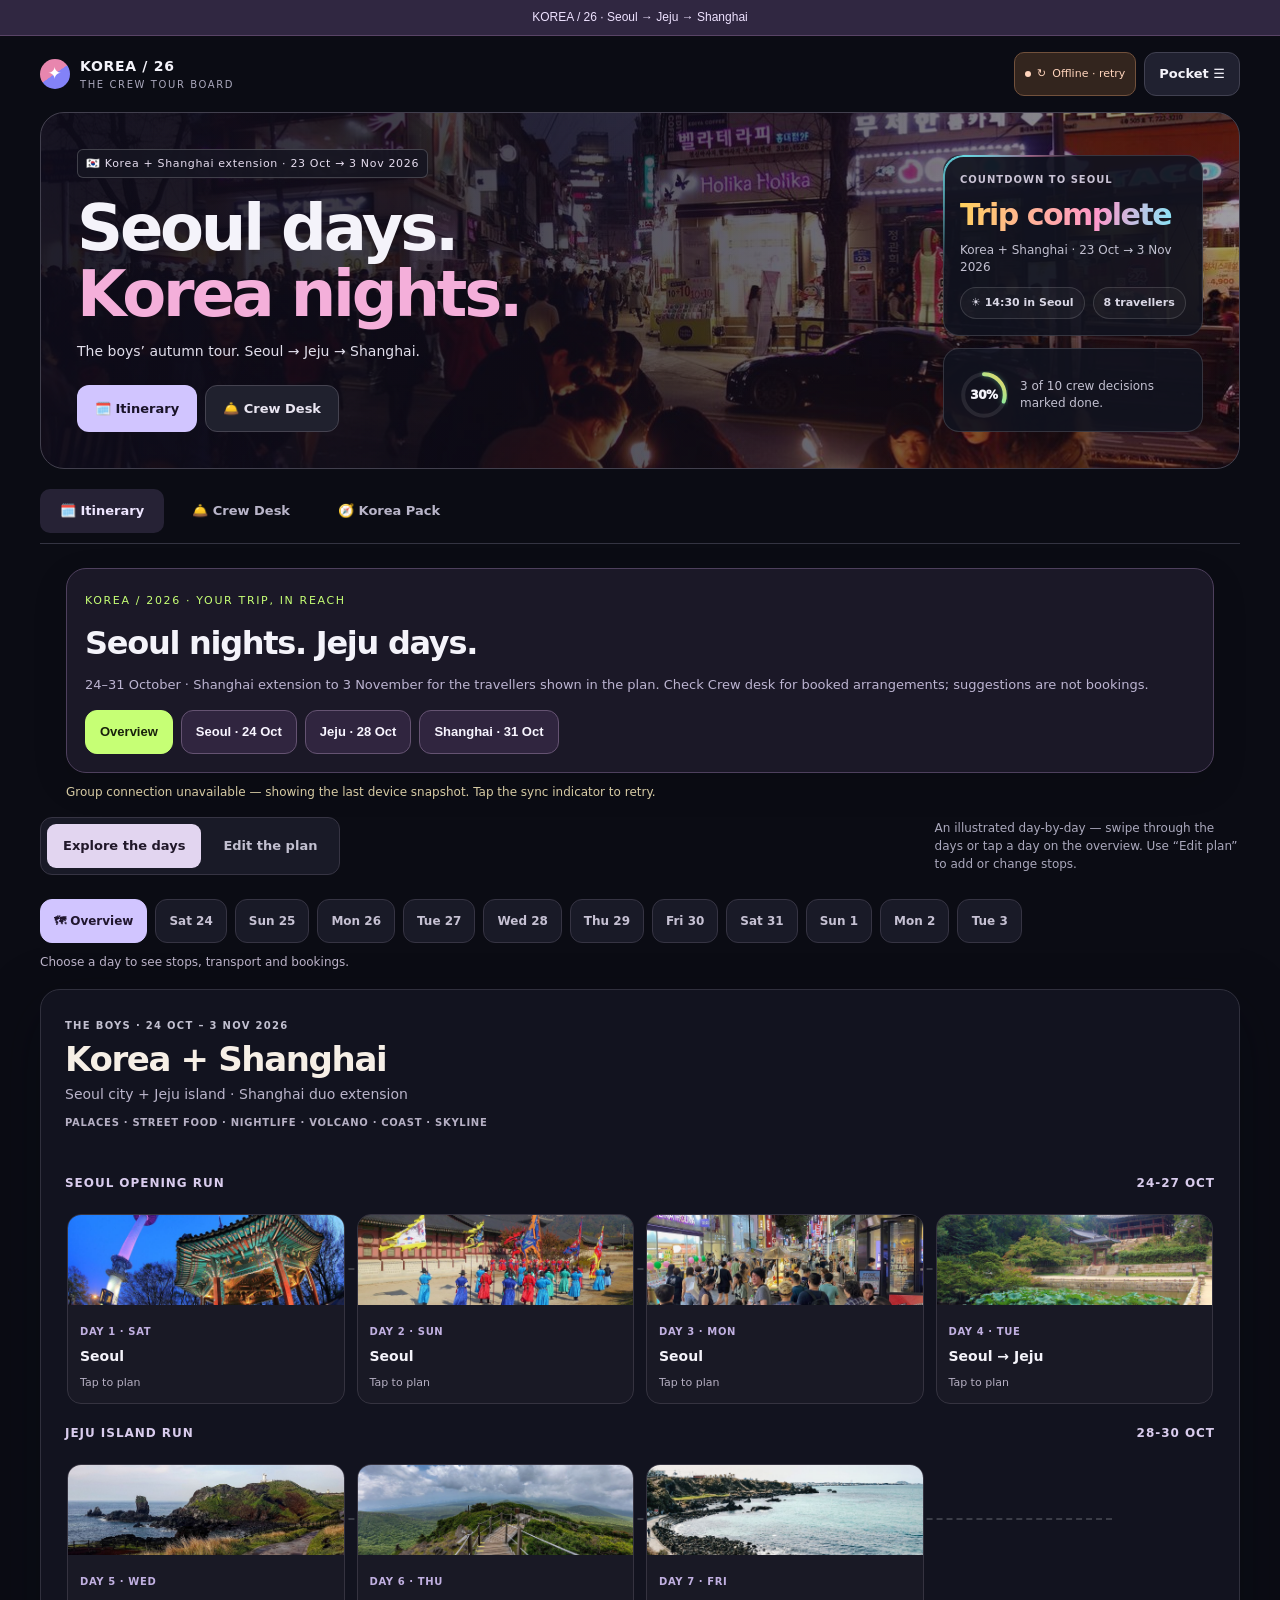
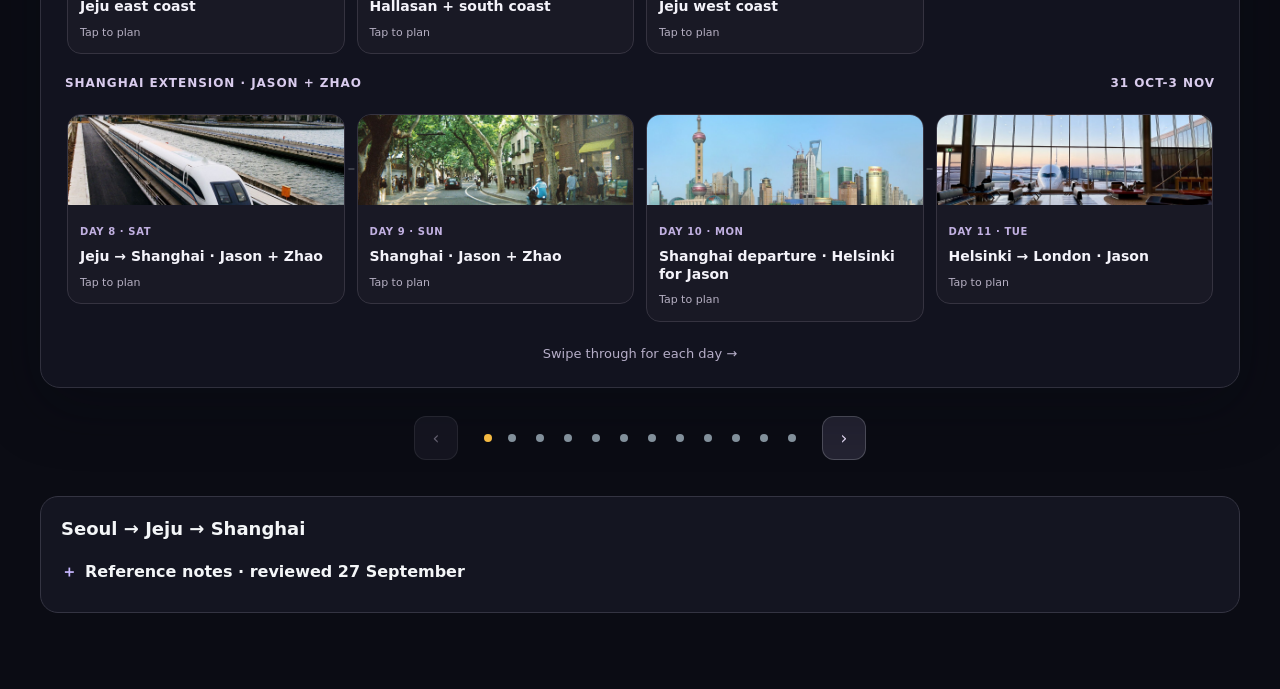
==== index.html @ 0871766f "Confirm Monday 20:00 NANTA booking and flag dinner clash" ====
<!DOCTYPE html>
<html lang="en">
<head>
  <meta name="board-release" content="2026-10-21-nanta-booked-1">
  <meta charset="UTF-8" />
  <meta name="viewport" content="width=device-width, initial-scale=1.0, viewport-fit=cover" />
  <title>Korea After Hours · Crew Trip Board</title>
<meta name="theme-color" content="#12111e">
  <style>
    :root {
      --ink: #f5f8ff;
      --muted: rgba(245, 248, 255, 0.76);
      --subtle: rgba(245, 248, 255, 0.58);
      --panel: rgba(19, 24, 36, 0.70);
      --panel-strong: rgba(13, 18, 28, 0.90);
      --line: rgba(255, 255, 255, 0.16);
      --gold: #d7e6ff;
      --sun: #7de6ff;
      --neon: #72f4ff;
      --pink: #ff97ca;
      --green: #8be8d4;
      --purple: #8fa9ff;
      --danger: #ff7575;
      --shadow: 0 24px 80px rgba(5, 9, 18, 0.42);
      --radius-xl: 32px;
      --radius-lg: 24px;
      --radius-md: 16px;
      --radius-sm: 12px;
      font-family: Inter, ui-sans-serif, system-ui, -apple-system, BlinkMacSystemFont, "Segoe UI", sans-serif;
    }

    * { box-sizing: border-box; }
    html { scroll-behavior: smooth; }
    body {
      margin: 0;
      min-height: 100vh;
      color: var(--ink);
      background:
        radial-gradient(circle at 14% 14%, rgba(255, 151, 202, 0.22), transparent 22%),
        radial-gradient(circle at 84% 16%, rgba(114, 244, 255, 0.24), transparent 24%),
        radial-gradient(circle at 50% 84%, rgba(215, 230, 255, 0.15), transparent 28%),
        linear-gradient(145deg, #070b13 0%, #0d1420 34%, #111c2a 68%, #0a1019 100%);
      overflow-x: hidden;
    }

    body:before {
      content: "";
      position: fixed;
      inset: 0;
      pointer-events: none;
      background-image:
        radial-gradient(circle at 20% 30%, rgba(255,255,255,0.14) 0 2px, transparent 2.5px),
        radial-gradient(circle at 70% 24%, rgba(114,244,255,0.16) 0 1.6px, transparent 2px),
        radial-gradient(circle at 45% 70%, rgba(255,151,202,0.14) 0 1.8px, transparent 2.2px),
        linear-gradient(rgba(255,255,255,0.025) 1px, transparent 1px),
        linear-gradient(90deg, rgba(255,255,255,0.025) 1px, transparent 1px);
      background-size: 240px 240px, 280px 280px, 320px 320px, 48px 48px, 48px 48px;
      mask-image: linear-gradient(to bottom, rgba(0,0,0,0.95), transparent 88%);
      z-index: -1;
    }

    body:after {
      content: "";
      position: fixed;
      inset: 0;
      pointer-events: none;
      background:
        radial-gradient(circle at 16% 18%, rgba(255,255,255,0.08), transparent 10%),
        radial-gradient(circle at 86% 26%, rgba(255,255,255,0.08), transparent 10%),
        radial-gradient(circle at 28% 80%, rgba(255,255,255,0.08), transparent 10%);
      mix-blend-mode: screen;
      z-index: -1;
    }

    a { color: inherit; text-decoration: none; }
    button, input, select { font: inherit; }
    button { cursor: pointer; }

    .app { width: min(1280px, calc(100% - 28px)); margin: 0 auto; padding: 18px 0 52px; }

    .hero {
      position: relative;
      min-height: 460px;
      border: 1px solid var(--line);
      border-radius: var(--radius-xl);
      overflow: hidden;
      background:
        linear-gradient(180deg, rgba(7, 11, 19, 0.30) 0%, rgba(7, 11, 19, 0.52) 50%, rgba(6, 9, 16, 0.93) 100%),
        linear-gradient(110deg, rgba(40, 16, 26, 0.42), rgba(8, 14, 28, 0.12)),
        url("images/seoul-hero.jpg") center 38% / cover no-repeat;
      box-shadow: var(--shadow);
      isolation: isolate;
    }

    /* Photo hero replaces the old illustrated skyline */
    .hero-art { display: none; }

    .skyline { position: absolute; left: 0; right: 0; bottom: 0; height: 54%; }
    .building { position: absolute; bottom: 0; width: 6%; border-radius: 18px 18px 0 0; background: linear-gradient(180deg, rgba(255,255,255,0.08), rgba(255,255,255,0.02)); border: 1px solid rgba(255,255,255,0.10); box-shadow: inset 0 0 30px rgba(114,244,255,0.08), 0 0 20px rgba(0,0,0,0.10); }
    .building:before, .building:after { content: ""; position: absolute; left: 18%; width: 16%; height: 8px; background: rgba(114,244,255,0.72); border-radius: 8px; box-shadow: 22px 0 rgba(255,151,202,0.42), 44px 0 rgba(215,230,255,0.52); }
    .building:before { top: 22px; }
    .building:after { top: 58px; }
    .b1 { left: 3%; height: 38%; }
    .b2 { left: 11%; height: 48%; width: 7%; }
    .b3 { left: 20%; height: 31%; }
    .b4 { right: 22%; height: 42%; }
    .b5 { right: 12%; height: 55%; width: 8%; }
    .b6 { right: 3%; height: 34%; }

    .mountain { position: absolute; bottom: -2%; clip-path: polygon(50% 0%, 100% 100%, 0 100%); background: linear-gradient(180deg, rgba(63,78,102,0.72), rgba(21,28,42,0.92)); filter: drop-shadow(0 12px 28px rgba(5,9,18,0.32)); }
    .m1 { left: 42%; width: 30%; height: 46%; }
    .m2 { left: 31%; width: 26%; height: 36%; opacity: 0.84; }
    .m3 { right: 18%; width: 30%; height: 34%; opacity: 0.78; }
    .moon { position: absolute; right: 9%; top: 9%; width: 106px; height: 106px; border-radius: 50%; background: radial-gradient(circle at 35% 35%, rgba(255,255,255,0.96), rgba(215,230,255,0.96) 38%, rgba(114,244,255,0.88) 68%, rgba(114,244,255,0.30) 100%); box-shadow: 0 0 80px rgba(114,244,255,0.28); overflow: hidden; }
    .moon:before { content: ""; position: absolute; inset: 0; background: repeating-linear-gradient(45deg, rgba(255,255,255,0.32) 0 8px, rgba(255,255,255,0.08) 8px 16px); mix-blend-mode: screen; }
    .dragon { display: none; }
    .dragon span { position: absolute; display: block; border-radius: 999px; background: linear-gradient(90deg, #ff5cc8, #ffd15c); box-shadow: 0 8px 24px rgba(255,92,200,0.3); }
    .dragon .body { left: 12px; top: 28px; width: 78px; height: 18px; transform: rotate(-8deg); }
    .dragon .head { right: 12px; top: 18px; width: 30px; height: 28px; }
    .dragon .wing { left: 34px; top: 0; width: 40px; height: 34px; border-radius: 60% 10% 60% 10%; background: rgba(95,230,255,0.8); transform: rotate(28deg); }
    .dragon .tail { left: 0; top: 33px; width: 26px; height: 9px; background: #ff8b3d; transform: rotate(18deg); }
    @keyframes floatDragon { 0%,100% { transform: translateY(0) translateX(0); } 50% { transform: translateY(-15px) translateX(9px); } }
    .hero:after { content: ""; position: absolute; inset: auto -8% 8% -8%; height: 160px; background:
      radial-gradient(circle at 20% 0%, rgba(255,255,255,0.16), transparent 28%),
      radial-gradient(circle at 50% 0%, rgba(114,244,255,0.24), transparent 30%),
      radial-gradient(circle at 80% 0%, rgba(255,151,202,0.16), transparent 28%);
      pointer-events: none; filter: blur(18px); opacity: 0.9; }

    .hero-content { position: relative; z-index: 1; padding: 28px; display: grid; grid-template-columns: 1.25fr 0.75fr; gap: 28px; min-height: 420px; align-items: end; }
    .eyebrow { display: inline-flex; align-items: center; gap: 8px; width: fit-content; padding: 8px 12px; border: 1px solid rgba(255,255,255,0.16); border-radius: 999px; background: rgba(255,255,255,0.08); backdrop-filter: blur(14px); color: var(--muted); font-size: 13px; letter-spacing: 0.02em; }
    .hero h1 { margin: 18px 0 12px; font-size: clamp(40px, 7vw, 82px); line-height: 0.92; letter-spacing: -0.07em; max-width: 760px; text-shadow: 0 4px 30px rgba(0,0,0,0.5); }
    .hero h1 .shine { display: block; background: linear-gradient(100deg, #fff6d1, #5fe6ff 44%, #ff5cc8 72%, #ffd15c); -webkit-background-clip: text; color: transparent; }
    .hero p { max-width: 720px; color: rgba(245, 248, 255, 0.92); font-size: 17px; line-height: 1.55; margin: 0; text-shadow: 0 2px 16px rgba(0,0,0,0.55); }
    .hero-actions { display: flex; flex-wrap: wrap; gap: 12px; margin-top: 22px; }
    .btn { border: 0; border-radius: 999px; padding: 13px 17px; color: #0c1520; background: linear-gradient(135deg, #f7fbff, #8defff); font-weight: 800; box-shadow: 0 12px 30px rgba(114, 244, 255, 0.20); transition: transform 0.2s ease, box-shadow 0.2s ease, background 0.2s ease; }
    .btn:hover { transform: translateY(-2px); box-shadow: 0 18px 40px rgba(114, 244, 255, 0.28); }
    .btn.secondary { color: var(--ink); background: rgba(255,255,255,0.1); border: 1px solid rgba(255,255,255,0.15); box-shadow: none; }
    .btn.ghost { color: var(--ink); background: transparent; border: 1px solid rgba(255,255,255,0.18); box-shadow: none; }
    .btn.small { padding: 9px 12px; font-size: 13px; }
    .btn.danger { background: rgba(255,100,100,0.18); color: #ffdada; border: 1px solid rgba(255,100,100,0.32); box-shadow: none; }

    .stat-card { align-self: stretch; display: grid; gap: 14px; align-content: end; }
    .glass { border: 1px solid rgba(255,255,255,0.16); border-radius: var(--radius-lg); background: linear-gradient(180deg, rgba(255,255,255,0.11), rgba(255,255,255,0.06)); backdrop-filter: blur(18px); padding: 18px; }
    .flight-card { position: relative; overflow: hidden; }
    .flight-card:before { content: ""; position: absolute; inset: -60% auto auto -20%; width: 170px; height: 170px; background: radial-gradient(circle, rgba(95,230,255,0.26), transparent 62%); }
    .label { color: var(--subtle); font-size: 12px; text-transform: uppercase; letter-spacing: 0.1em; font-weight: 800; }
    .big { font-size: 30px; font-weight: 900; letter-spacing: -0.05em; margin-top: 6px; }
    .micro { color: var(--muted); font-size: 13px; line-height: 1.45; }
    .pill-row { display: flex; gap: 8px; flex-wrap: wrap; margin-top: 12px; }
    .pill { display: inline-flex; align-items: center; gap: 6px; border: 1px solid rgba(255,255,255,0.14); background: rgba(0,0,0,0.18); color: var(--muted); border-radius: 999px; padding: 7px 10px; font-size: 12px; font-weight: 700; }
    .pill.done { color: #c8ffdc; border-color: rgba(119,240,168,0.28); background: rgba(119,240,168,0.12); }
    .pill.warn { color: #ffe7ae; border-color: rgba(255,209,92,0.3); background: rgba(255,209,92,0.12); }
    .pill.hot { color: #ffd7f1; border-color: rgba(255,92,200,0.3); background: rgba(255,92,200,0.12); }

    .nav { position: sticky; top: 10px; z-index: 20; margin: 18px 0; display: flex; gap: 10px; padding: 8px; border: 1px solid var(--line); border-radius: 999px; background: rgba(15, 19, 29, 0.76); backdrop-filter: blur(18px); overflow-x: auto; box-shadow: 0 12px 38px rgba(5,9,18,0.22); }
    .nav button { white-space: nowrap; border: 0; border-radius: 999px; color: var(--muted); background: transparent; padding: 11px 14px; font-weight: 800; font-size: 13px; }
    .nav button.active { color: #0d1621; background: linear-gradient(135deg, rgba(247,251,255,0.98), rgba(189,245,255,0.96)); }

    .section { display: none; animation: fadeIn 0.25s ease both; }
    .section.active { display: block; }
    @keyframes fadeIn { from { opacity: 0; transform: translateY(8px); } to { opacity: 1; transform: translateY(0); } }

    .layout { display: grid; grid-template-columns: minmax(0, 1.45fr) minmax(330px, 0.55fr); gap: 18px; align-items: start; }
    .panel { border: 1px solid var(--line); border-radius: var(--radius-xl); background: linear-gradient(180deg, rgba(24, 30, 44, 0.72), rgba(12, 17, 27, 0.78)); box-shadow: 0 18px 60px rgba(5,9,18,0.24); backdrop-filter: blur(18px); overflow: hidden; }
    .panel.pad { padding: 20px; }
    .panel-head { display: flex; justify-content: space-between; align-items: flex-start; gap: 16px; padding: 20px; border-bottom: 1px solid var(--line); }
    .panel h2, .panel h3 { margin: 0; letter-spacing: -0.035em; }
    .panel h2 { font-size: 26px; }
    .panel h3 { font-size: 18px; }
    .panel-sub { color: var(--muted); margin: 6px 0 0; line-height: 1.45; font-size: 14px; }

    .board-shell { position: relative; padding: 16px; }
    .board {
      position: relative;
      min-height: 780px;
      border-radius: 30px;
      overflow: hidden;
      border: 1px solid rgba(255,255,255,0.16);
      background:
        linear-gradient(180deg, rgba(12, 10, 24, 0.50) 0%, rgba(22, 14, 30, 0.68) 52%, rgba(34, 18, 30, 0.90) 100%),
        url("images/namsan.jpg") center 30% / cover no-repeat;
      box-shadow: inset 0 0 130px rgba(0,0,0,0.45);
    }
    /* With a real photo behind the route, retire the heavy illustrated scene
       but keep the atmospheric motion (lanterns, falling leaves, taegeuk mark). */
    .k-scene, .sea, .cloud { display: none; }
    .board:before { content: ""; position: absolute; inset: 0; background-image: url("data:image/svg+xml,%3Csvg width='180' height='180' viewBox='0 0 180 180' xmlns='http://www.w3.org/2000/svg'%3E%3Cg fill='none' stroke='rgba(255,255,255,0.07)' stroke-width='1'%3E%3Cpath d='M0 92 C26 70, 44 104, 70 84 S122 70, 180 98'/%3E%3Cpath d='M14 132 C42 112, 63 150, 98 128 S142 120, 170 144'/%3E%3C/g%3E%3C/svg%3E"); opacity: 0.7; }
    .sea { position: absolute; left: -5%; right: -5%; bottom: -10%; height: 36%; background: linear-gradient(180deg, rgba(114,244,255,0.16), rgba(21, 63, 92, 0.60)); border-radius: 50% 50% 0 0; filter: blur(0.2px); }
    .island { position: absolute; width: 240px; height: 150px; right: 8%; bottom: 8%; background: linear-gradient(180deg, rgba(63,87,110,0.52), rgba(24, 38, 50, 0.92)); border-radius: 54% 46% 42% 58%; box-shadow: 0 18px 44px rgba(5,9,18,0.24); border: 1px solid rgba(255,255,255,0.14); }
    .volcano { position: absolute; right: 15%; bottom: 17%; width: 150px; height: 140px; clip-path: polygon(50% 0%, 90% 100%, 10% 100%); background: linear-gradient(180deg, #7e93ae, #2f3a4b); filter: drop-shadow(0 14px 22px rgba(5,9,18,0.28)); }
    .lava { position: absolute; right: 19.5%; bottom: 27%; width: 56px; height: 86px; clip-path: polygon(50% 0, 64% 28%, 55% 54%, 72% 100%, 35% 100%, 45% 52%, 34% 28%); background: linear-gradient(180deg, #f8fdff, #72f4ff 58%, #ff97ca); opacity: 0.78; animation: lavaPulse 2.2s ease-in-out infinite; }
    @keyframes lavaPulse { 0%,100% { opacity: 0.45; } 50% { opacity: 0.86; } }
    .cloud { position: absolute; width: 150px; height: 50px; border-radius: 999px; background: rgba(255,255,255,0.12); filter: blur(0.3px); }
    .cloud:before, .cloud:after { content: ""; position: absolute; border-radius: 50%; background: inherit; }
    .cloud:before { width: 70px; height: 70px; left: 25px; top: -36px; }
    .cloud:after { width: 58px; height: 58px; right: 24px; top: -26px; }
    .c1 { left: 16%; top: 16%; animation: drift 14s linear infinite; }
    .c2 { right: 20%; top: 12%; transform: scale(0.7); opacity: 0.7; animation: drift2 17s linear infinite; }
    @keyframes drift { 50% { transform: translateX(26px); } }
    @keyframes drift2 { 50% { transform: translateX(-22px) scale(0.7); } }

    .route-svg { position: absolute; inset: 0; width: 100%; height: 100%; z-index: 2; pointer-events: none; }
    .route-line { fill: none; stroke: rgba(215, 230, 255, 0.72); stroke-width: 8; stroke-linecap: round; stroke-dasharray: 2 18; filter: drop-shadow(0 0 8px rgba(114,244,255,0.34)); }
    .route-shadow { fill: none; stroke: rgba(0, 0, 0, 0.28); stroke-width: 14; stroke-linecap: round; stroke-dasharray: 2 18; }

    .node { position: absolute; z-index: 5; width: 200px; min-height: 190px; transform: translate(-50%, -50%); display: grid; justify-items: center; gap: 9px; text-align: center; }
    .node-core { width: 122px; height: 122px; border-radius: 40px; display: grid; place-items: center; font-size: 54px; color: #071226; background: var(--ink); border: 3px solid rgba(255,255,255,0.4); box-shadow: 0 20px 40px rgba(0,0,0,0.32), 0 0 0 8px rgba(255,255,255,0.08); transition: transform 0.2s ease; }
    .node:hover .node-core { transform: translateY(-4px) rotate(-3deg); }
    .node-title { font-size: 15px; line-height: 1.15; font-weight: 900; text-shadow: 0 2px 6px rgba(0,0,0,0.6); }
    .node-meta { font-size: 12.5px; color: var(--muted); font-weight: 800; text-transform: uppercase; letter-spacing: 0.08em; }
    .node.group .node-core { background: linear-gradient(135deg, #eef6ff, #8defff); }
    .node.boss .node-core { background: linear-gradient(135deg, #1c2434, #4e6480); color: white; animation: bossPulse 3s ease-in-out infinite; }
    .node.personal .node-core { background: linear-gradient(135deg, #f7fbff, #d1e6ff); }
    @keyframes bossPulse { 0%,100% { box-shadow: 0 18px 36px rgba(0,0,0,0.3), 0 0 0 6px rgba(114,244,255,0.08); } 50% { box-shadow: 0 18px 36px rgba(0,0,0,0.3), 0 0 0 12px rgba(114,244,255,0.16); } }

    .token-layer { position: absolute; inset: 0; z-index: 8; pointer-events: none; }
    .token { position: absolute; width: 38px; height: 38px; border-radius: 16px 16px 16px 6px; transform: translate(-50%, -50%) rotate(-6deg); display: grid; place-items: center; font-weight: 1000; font-size: 15px; color: #061020; border: 2px solid rgba(255,255,255,0.72); box-shadow: 0 14px 28px rgba(0,0,0,0.35); transition: left 0.45s cubic-bezier(.2,.8,.2,1), top 0.45s cubic-bezier(.2,.8,.2,1), transform 0.2s ease; }
    .token.active { z-index: 10; transform: translate(-50%, -50%) rotate(4deg) scale(1.1); box-shadow: 0 16px 34px rgba(0,0,0,0.42), 0 0 0 7px rgba(255,255,255,0.13); }
    .token:after { content: attr(data-name); position: absolute; top: 42px; left: 50%; transform: translateX(-50%); white-space: nowrap; color: var(--ink); background: rgba(0,0,0,0.45); border: 1px solid rgba(255,255,255,0.12); border-radius: 999px; padding: 4px 8px; font-size: 10px; opacity: 0; transition: opacity 0.2s ease; }
    .token.active:after, .token:hover:after { opacity: 1; }

    .side-stack { display: grid; gap: 18px; }
    .player-card { padding: 18px; }
    .select-row { display: grid; grid-template-columns: 1fr auto; gap: 10px; align-items: center; margin: 14px 0; }
    select, input[type="text"] { width: 100%; border: 1px solid rgba(255,255,255,0.14); border-radius: 14px; background: rgba(0,0,0,0.2); color: var(--ink); padding: 12px 13px; outline: none; }
    select option { color: #111; }
    .progress-wrap { margin-top: 14px; }
    .progress-head { display: flex; justify-content: space-between; color: var(--muted); font-weight: 800; font-size: 12px; margin-bottom: 8px; }
    .progress-bar { height: 12px; background: rgba(255,255,255,0.09); border-radius: 999px; overflow: hidden; border: 1px solid rgba(255,255,255,0.08); }
    .progress-fill { height: 100%; width: 0%; background: linear-gradient(90deg, #5fe6ff, #77f0a8, #ffd15c); border-radius: inherit; transition: width 0.35s ease; }

    .traveller-grid { display: grid; grid-template-columns: 1fr; gap: 9px; margin-top: 14px; }
    .traveller-row { display: grid; grid-template-columns: auto 1fr auto; gap: 9px; align-items: center; padding: 10px; border: 1px solid rgba(255,255,255,0.1); border-radius: 16px; background: rgba(255,255,255,0.05); }
    .avatar-dot { width: 26px; height: 26px; border-radius: 10px; display: grid; place-items: center; color: #061020; font-weight: 1000; font-size: 12px; border: 1px solid rgba(255,255,255,0.55); }
    .traveller-name { font-weight: 850; font-size: 13px; }
    .traveller-progress { color: var(--subtle); font-size: 11px; }

    .task-list { display: grid; gap: 10px; }
    .task-card { border: 1px solid rgba(255,255,255,0.12); border-radius: 18px; background: rgba(255,255,255,0.06); padding: 14px; display: grid; grid-template-columns: auto 1fr auto; gap: 12px; align-items: start; transition: transform 0.16s ease, border-color 0.16s ease; }
    .task-card:hover { transform: translateY(-2px); border-color: rgba(255,255,255,0.22); }
    .task-card.completed { background: rgba(119, 240, 168, 0.1); border-color: rgba(119, 240, 168, 0.32); }
    .task-card.group-done { background: rgba(255, 209, 92, 0.1); border-color: rgba(255, 209, 92, 0.28); }
    .task-icon { width: 40px; height: 40px; border-radius: 15px; display: grid; place-items: center; background: rgba(255,255,255,0.12); font-size: 22px; }
    .task-title { font-weight: 950; letter-spacing: -0.02em; }
    .task-desc { color: var(--muted); font-size: 13px; line-height: 1.45; margin-top: 4px; }
    .task-tags { display: flex; flex-wrap: wrap; gap: 6px; margin-top: 10px; }
    .tag { font-size: 10px; font-weight: 900; letter-spacing: 0.08em; text-transform: uppercase; padding: 5px 7px; border-radius: 999px; background: rgba(255,255,255,0.08); color: var(--muted); }
    .tag.p1 { background: rgba(255,100,100,0.14); color: #ffd8d8; }
    .tag.p2 { background: rgba(255,209,92,0.14); color: #ffe7ae; }
    .tag.personal { background: rgba(95,230,255,0.14); color: #d4f9ff; }
    .toggle { appearance: none; width: 50px; height: 30px; border-radius: 999px; background: rgba(255,255,255,0.13); border: 1px solid rgba(255,255,255,0.15); position: relative; transition: background 0.2s ease; margin: 3px 0 0; }
    .toggle:before { content: ""; width: 22px; height: 22px; position: absolute; left: 3px; top: 3px; border-radius: 50%; background: white; transition: transform 0.2s ease; }
    .toggle:checked { background: rgba(119,240,168,0.8); }
    .toggle:checked:before { transform: translateX(20px); }


    .idea-toolbar { display: flex; flex-wrap: wrap; gap: 10px; align-items: center; justify-content: space-between; margin-bottom: 16px; }
    .idea-grid { display: grid; grid-template-columns: repeat(2, minmax(0, 1fr)); gap: 14px; }
    .idea-card { position: relative; overflow: hidden; border: 1px solid rgba(255,255,255,0.14); border-radius: 24px; background: linear-gradient(180deg, rgba(255,255,255,0.10), rgba(255,255,255,0.05)); display: grid; box-shadow: 0 14px 34px rgba(24,7,49,0.12); }
    .idea-photo { width: 100%; height: 152px; object-fit: cover; display: block; border-bottom: 1px solid rgba(255,255,255,0.12); }
    .idea-photo-fallback { width: 100%; height: 152px; display: grid; place-items: center; font-size: 56px; background: linear-gradient(135deg, #2a3550, #6b3f5e); border-bottom: 1px solid rgba(255,255,255,0.12); }
    .idea-body { padding: 16px; display: grid; gap: 13px; }
    .idea-card:before { content: ""; position: absolute; width: 160px; height: 160px; border-radius: 50%; right: -60px; top: -78px; background: rgba(255,209,92,0.10); pointer-events: none; }
    .idea-top { display: grid; grid-template-columns: auto 1fr auto; gap: 12px; align-items: start; position: relative; }
    .idea-emoji { width: 48px; height: 48px; border-radius: 18px; display: grid; place-items: center; font-size: 26px; background: rgba(255,255,255,0.12); border: 1px solid rgba(255,255,255,0.12); }
    .idea-title { font-weight: 1000; letter-spacing: -0.03em; font-size: 17px; }
    .idea-desc { color: var(--muted); font-size: 13px; line-height: 1.45; margin-top: 4px; }
    .idea-city { align-self: start; white-space: nowrap; }
    .idea-card.is-longshot { opacity: 0.52; filter: grayscale(0.55); }
    .idea-card.is-longshot:hover { opacity: 0.85; filter: grayscale(0.15); }
    .idea-card.is-longshot .idea-status { background: rgba(255,255,255,0.10); color: var(--muted); border-color: rgba(255,255,255,0.14); }
    .ls-toggle { justify-self: start; margin-top: 2px; border: 1px solid rgba(255,255,255,0.14); border-radius: 999px; background: rgba(0,0,0,0.18); color: var(--muted); padding: 6px 11px; font-weight: 900; font-size: 11.5px; letter-spacing: -0.01em; transition: background 0.16s ease, border-color 0.16s ease, color 0.16s ease; }
    .ls-toggle:hover { border-color: rgba(255,255,255,0.28); color: #fff; }
    .ls-toggle.on { background: rgba(255,209,92,0.16); color: #ffe7ae; border-color: rgba(255,209,92,0.34); }
    .longshot-divider { grid-column: 1 / -1; display: flex; align-items: center; gap: 12px; margin: 8px 0 2px; color: var(--muted); font-weight: 950; font-size: 12.5px; letter-spacing: 0.02em; text-transform: uppercase; }
    .longshot-divider:before, .longshot-divider:after { content: ""; flex: 1; height: 1px; background: rgba(255,255,255,0.14); }
    .board-itin { margin-top: 18px; }
    .board-itin .plan-days { margin-top: 4px; }
    .vote-row { display: grid; grid-template-columns: repeat(3, 1fr); gap: 8px; position: relative; }
    .vote-btn { border: 1px solid rgba(255,255,255,0.13); border-radius: 14px; background: rgba(0,0,0,0.18); color: var(--muted); padding: 10px 8px; font-weight: 950; font-size: 12px; transition: transform 0.16s ease, background 0.16s ease, border-color 0.16s ease; }
    .vote-btn:hover { transform: translateY(-2px); border-color: rgba(255,255,255,0.24); }
    .vote-btn.active.keen { background: rgba(119,240,168,0.18); color: #c8ffdc; border-color: rgba(119,240,168,0.38); }
    .vote-btn.active.maybe { background: rgba(255,209,92,0.18); color: #ffe7ae; border-color: rgba(255,209,92,0.38); }
    .vote-btn.active.no { background: rgba(255,100,100,0.18); color: #ffdada; border-color: rgba(255,100,100,0.38); }
    .vote-meter { display: grid; gap: 8px; position: relative; }
    /* Who voted — name chips per vote group */
    .vote-who { display: grid; gap: 7px; margin-top: 10px; padding-top: 10px; border-top: 1px dashed rgba(255,255,255,0.12); }
    .vote-who.empty { color: var(--subtle); font-size: 11.5px; border-top: 0; padding-top: 0; margin-top: 8px; }
    .vw-line { display: flex; flex-wrap: wrap; gap: 6px; align-items: center; }
    .vw-tag { font-size: 11px; font-weight: 900; padding: 2px 4px; }
    .vw-names { display: flex; flex-wrap: wrap; gap: 6px; }
    .vw-chip { display: inline-flex; align-items: center; gap: 6px; font-size: 11.5px; font-weight: 700; padding: 3px 9px 3px 7px; border-radius: 999px; background: rgba(255,255,255,0.06); border: 1px solid rgba(255,255,255,0.12); }
    .vw-dot { width: 8px; height: 8px; border-radius: 50%; flex-shrink: 0; }
    .meter-track { height: 11px; display: flex; overflow: hidden; border-radius: 999px; background: rgba(255,255,255,0.08); border: 1px solid rgba(255,255,255,0.08); }
    .meter-keen { background: rgba(119,240,168,0.85); }
    .meter-maybe { background: rgba(255,209,92,0.85); }
    .meter-no { background: rgba(255,100,100,0.85); }
    .vote-counts { display: flex; flex-wrap: wrap; gap: 6px; color: var(--subtle); font-size: 11px; font-weight: 850; }
    .idea-status { display: inline-flex; align-items: center; justify-content: center; border-radius: 999px; padding: 7px 10px; font-size: 11px; font-weight: 1000; letter-spacing: 0.05em; text-transform: uppercase; background: rgba(255,255,255,0.08); color: var(--muted); border: 1px solid rgba(255,255,255,0.12); }
    .idea-status.hot { background: rgba(119,240,168,0.14); color: #c8ffdc; border-color: rgba(119,240,168,0.32); }
    .idea-status.watch { background: rgba(255,209,92,0.14); color: #ffe7ae; border-color: rgba(255,209,92,0.32); }
    .idea-status.cold { background: rgba(255,100,100,0.14); color: #ffdada; border-color: rgba(255,100,100,0.32); }
    .idea-summary-grid { display: grid; grid-template-columns: repeat(3, minmax(0, 1fr)); gap: 12px; margin-top: 14px; }
    .mini-score { border: 1px solid rgba(255,255,255,0.1); border-radius: 18px; padding: 12px; background: rgba(255,255,255,0.05); }
    .mini-score .num { font-size: 26px; font-weight: 1000; letter-spacing: -0.05em; }
    .mini-score .txt { color: var(--muted); font-size: 12px; line-height: 1.35; }
    .add-idea-form { display: grid; grid-template-columns: 0.9fr 0.8fr 1.4fr auto; gap: 10px; margin-top: 16px; }
    .idea-help { color: var(--muted); font-size: 13px; line-height: 1.5; }



    .planning-hub { display: grid; grid-template-columns: repeat(auto-fit, minmax(200px, 1fr)); gap: 12px; padding: 16px 20px 0; }
    .hub-card { text-align: left; border: 1px solid rgba(255,255,255,0.13); border-radius: 22px; background: rgba(255,255,255,0.06); color: var(--ink); padding: 15px; min-height: 118px; display: grid; align-content: start; gap: 8px; transition: transform 0.18s ease, border-color 0.18s ease, background 0.18s ease; }
    .hub-card:hover { transform: translateY(-3px); border-color: rgba(255,209,92,0.34); background: rgba(255,255,255,0.09); }
    .hub-card.primary { background: linear-gradient(135deg, rgba(114,244,255,0.16), rgba(255,151,202,0.10)); border-color: rgba(114,244,255,0.28); box-shadow: 0 16px 42px rgba(114,244,255,0.10); }
    .hub-icon { font-size: 26px; }
    .hub-title { font-weight: 1000; letter-spacing: -0.03em; font-size: 16px; }
    .hub-copy { color: var(--muted); font-size: 12px; line-height: 1.42; }
    .hub-status { width: fit-content; border-radius: 999px; padding: 6px 9px; background: rgba(0,0,0,0.2); border: 1px solid rgba(255,255,255,0.12); color: var(--muted); font-size: 11px; font-weight: 900; }

    .nav button.market-tab { color: #fff3c3; border: 1px solid rgba(255,209,92,0.22); background: rgba(255,209,92,0.08); }
    .nav button.market-tab.active { color: #071226; background: linear-gradient(90deg, #ffd15c, #ff8b3d); }

    .activity-spotlight { border-color: rgba(114,244,255,0.24); background: linear-gradient(180deg, rgba(114,244,255,0.10), rgba(255,255,255,0.04)); }
    .activity-spotlight h3 { font-size: 21px; margin: 8px 0 6px; letter-spacing: -0.04em; }
    .activity-spotlight p { color: var(--muted); font-size: 13px; line-height: 1.5; margin: 0; }
    .mini-idea-list { display: grid; gap: 8px; margin: 14px 0; }
    .mini-idea-row { display: grid; grid-template-columns: auto 1fr auto; gap: 8px; align-items: center; padding: 9px 10px; border-radius: 15px; border: 1px solid rgba(255,255,255,0.1); background: rgba(0,0,0,0.15); }
    .mini-idea-name { font-weight: 900; font-size: 12px; }
    .mini-idea-meta { color: var(--subtle); font-size: 11px; }

    .flow-steps { display: grid; grid-template-columns: repeat(3, minmax(0, 1fr)); gap: 10px; margin: 16px 0 18px; }
    .flow-step { border: 1px solid rgba(255,255,255,0.11); border-radius: 18px; background: rgba(255,255,255,0.05); padding: 12px; }
    .flow-step strong { display: block; font-size: 13px; margin-bottom: 5px; }
    .flow-step span { display: block; color: var(--muted); font-size: 12px; line-height: 1.35; }

    .quest-controls { display: flex; flex-wrap: wrap; gap: 10px; padding: 16px 20px 20px; }
    .grid-2 { display: grid; grid-template-columns: repeat(2, minmax(0, 1fr)); gap: 14px; }
    .grid-3 { display: grid; grid-template-columns: repeat(3, minmax(0, 1fr)); gap: 14px; }
    .info-card { border: 1px solid rgba(255,255,255,0.12); border-radius: var(--radius-lg); background: rgba(255,255,255,0.06); padding: 16px; min-height: 140px; position: relative; overflow: hidden; }
    .info-card:before { content: ""; position: absolute; width: 110px; height: 110px; border-radius: 50%; background: rgba(95,230,255,0.12); right: -32px; top: -34px; }
    .info-card .emoji { font-size: 34px; margin-bottom: 10px; }
    .info-card h3 { font-size: 17px; margin: 0 0 8px; }
    .info-card p { margin: 0; color: var(--muted); font-size: 13px; line-height: 1.48; }
    .info-card ul { margin: 10px 0 0 18px; padding: 0; color: var(--muted); line-height: 1.5; font-size: 13px; }
    .pack-head { display: flex; align-items: flex-end; justify-content: space-between; gap: 12px; margin: 28px 0 14px; }
    .pack-head h3 { margin: 0; font-size: 20px; }
    .pack-head p { margin: 5px 0 0; color: var(--subtle); font-size: 12px; }
    .pack-progress { flex: none; border: 1px solid var(--line); border-radius: 999px; background: rgba(255,255,255,0.08); color: var(--muted); padding: 8px 12px; font-size: 11px; font-weight: 900; }
    .pack-card { min-height: 0; }
    .bag-card { margin-top: 14px; }
    .bag-rule { margin: 6px 0 12px; padding: 10px 12px; border-radius: 12px; background: rgba(255,209,92,0.12); border: 1px solid rgba(255,209,92,0.3); color: #ffe7ae; font-size: 13px; line-height: 1.5; }
    .bag-table { width: 100%; border-collapse: collapse; font-size: 12.5px; line-height: 1.4; }
    .bag-table th { text-align: left; font-size: 11px; text-transform: uppercase; letter-spacing: .04em; color: var(--subtle); padding: 6px 8px; border-bottom: 1px solid var(--line); }
    .bag-table td { padding: 9px 8px; border-bottom: 1px solid rgba(255,255,255,0.07); vertical-align: top; }
    .bag-table td b { color: var(--ink); }
    .bag-table .tight { color: #ffd15c; font-weight: 800; }
    .bag-table small { display: block; color: var(--subtle); margin-top: 2px; }
    .bag-notes { margin: 10px 0 0; padding-left: 18px; color: var(--muted); font-size: 12.5px; line-height: 1.55; }
    @media (max-width: 640px) { .bag-table thead { display: none; } .bag-table tr { display: block; padding: 8px 0; border-bottom: 1px solid var(--line); } .bag-table td { display: block; border: 0; padding: 3px 4px; } .bag-table td:first-child { font-weight: 800; } }
    .pack-list { display: grid; gap: 8px; margin-top: 10px; }
    .pack-item { position: relative; z-index: 1; display: grid; grid-template-columns: auto 1fr; align-items: start; gap: 9px; color: var(--muted); font-size: 12.5px; line-height: 1.42; cursor: pointer; }
    .pack-item input { width: 17px; height: 17px; margin: 1px 0 0; accent-color: var(--neon); }
    .pack-item input:checked + span { color: var(--subtle); text-decoration: line-through; text-decoration-thickness: 1px; }
    .pack-foot { display: flex; align-items: center; justify-content: space-between; gap: 12px; margin-top: 12px; color: var(--subtle); font-size: 11px; line-height: 1.45; }

    .timeline { display: grid; gap: 10px; }
    .timeline-item { display: grid; grid-template-columns: 92px 1fr; gap: 12px; padding: 14px; border-radius: 18px; background: rgba(255,255,255,0.06); border: 1px solid rgba(255,255,255,0.1); }
    .timeline-date { color: var(--gold); font-weight: 1000; font-size: 13px; }
    .timeline-title { font-weight: 950; }
    .timeline-body { color: var(--muted); font-size: 13px; margin-top: 4px; line-height: 1.45; }

    .sync-diagram { position: relative; display: grid; grid-template-columns: repeat(3, 1fr); gap: 14px; margin-top: 16px; }
    .sync-box { border: 1px solid rgba(255,255,255,0.12); border-radius: 22px; padding: 18px; background: rgba(255,255,255,0.06); text-align: center; min-height: 180px; display: grid; align-content: center; gap: 8px; }
    .sync-box .emoji { font-size: 42px; }
    .sync-title { font-weight: 1000; }
    .sync-copy { color: var(--muted); line-height: 1.45; font-size: 13px; }

    .modal { position: fixed; inset: 0; display: none; place-items: center; padding: 18px; background: rgba(2, 8, 18, 0.76); backdrop-filter: blur(14px); z-index: 80; }
    .modal.active { display: grid; }
    .who-grid { display:grid; grid-template-columns:repeat(auto-fit,minmax(140px,1fr)); gap:10px; margin-top:18px; }
    .who-btn { display:flex; align-items:center; gap:10px; padding:12px 14px; border:1px solid rgba(255,255,255,0.16); border-radius:16px; background:rgba(255,255,255,0.05); color:var(--ink); font:inherit; font-weight:800; cursor:pointer; }
    .who-btn:hover { background:rgba(255,255,255,0.12); border-color:rgba(255,255,255,0.4); }
    .who-btn.me { border-color:rgba(139,232,212,0.55); background:rgba(139,232,212,0.12); }
    .who-dot { width:14px; height:14px; border-radius:999px; flex:none; }
    .modal-card { width: min(780px, 100%); border: 1px solid rgba(255,255,255,0.18); border-radius: 34px; background: linear-gradient(180deg, rgba(24, 30, 44, 0.98), rgba(12, 17, 27, 0.98)); box-shadow: var(--shadow); padding: 24px; }
    .modal-card h2 { margin: 0 0 8px; font-size: clamp(28px, 6vw, 50px); letter-spacing: -0.06em; }
    .modal-card p { color: var(--muted); line-height: 1.55; }
    .personality-grid { display: grid; grid-template-columns: repeat(5, minmax(0, 1fr)); gap: 10px; margin: 18px 0; }
    .personality { border: 1px solid rgba(255,255,255,0.12); border-radius: 20px; background: rgba(255,255,255,0.06); color: var(--ink); padding: 14px 10px; text-align: center; transition: transform 0.18s ease, background 0.18s ease; }
    .personality:hover, .personality.selected { transform: translateY(-3px); background: rgba(255,209,92,0.18); border-color: rgba(255,209,92,0.36); }
    .personality .emoji { font-size: 28px; }
    .personality .name { font-weight: 1000; font-size: 12px; margin-top: 8px; line-height: 1.15; }

    .toast { position: fixed; left: 50%; bottom: 18px; transform: translateX(-50%) translateY(20px); opacity: 0; pointer-events: none; z-index: 100; background: rgba(7,18,38,0.94); color: var(--ink); border: 1px solid rgba(255,255,255,0.14); border-radius: 999px; padding: 11px 15px; box-shadow: 0 12px 36px rgba(0,0,0,0.32); transition: opacity 0.2s ease, transform 0.2s ease; font-weight: 800; font-size: 13px; }
    .toast.show { opacity: 1; transform: translateX(-50%) translateY(0); }

    .source-note { color: var(--subtle); font-size: 12px; line-height: 1.5; padding: 16px 20px 20px; border-top: 1px solid var(--line); }
    .source-note a { color: #bdefff; text-decoration: underline; text-underline-offset: 3px; }

    /* Live sync chip + confetti (added) */
    .nav .sync-chip { margin-left: auto; display: inline-flex; align-items: center; gap: 8px; white-space: nowrap; border: 1px solid rgba(255,255,255,0.16); background: rgba(0,0,0,0.24); color: var(--muted); border-radius: 999px; padding: 9px 13px; font-weight: 800; font-size: 12px; transition: background 0.2s ease, border-color 0.2s ease; }
    .nav .sync-chip:hover { background: rgba(255,255,255,0.08); border-color: rgba(255,255,255,0.26); }
    .nav .sync-chip .dot { width: 8px; height: 8px; border-radius: 50%; background: #8be8d4; box-shadow: 0 0 10px rgba(139,232,212,0.85); flex: none; }
    .nav .sync-chip .ico { display: inline-block; font-size: 12px; }
    .nav .sync-chip.syncing { color: #ffe7ae; border-color: rgba(255,209,92,0.34); }
    .nav .sync-chip.syncing .dot { background: #ffd15c; animation: syncPulse 0.9s ease-in-out infinite; }
    .nav .sync-chip.syncing .ico { animation: spin 0.8s linear infinite; }
    .nav .sync-chip.offline { color: #ffd8d8; border-color: rgba(255,100,100,0.34); }
    .nav .sync-chip.offline .dot { background: #ff7575; box-shadow: 0 0 10px rgba(255,117,117,0.7); }
    @keyframes spin { to { transform: rotate(360deg); } }
    @keyframes syncPulse { 0%,100% { opacity: 1; } 50% { opacity: 0.35; } }

    .sync-live-banner { display: grid; grid-template-columns: auto 1fr auto; gap: 16px; align-items: center; border: 1px solid rgba(139,232,212,0.3); border-radius: var(--radius-lg); background: linear-gradient(135deg, rgba(139,232,212,0.12), rgba(114,244,255,0.06)); padding: 18px; margin-top: 6px; }
    .sync-live-banner .pulse { width: 46px; height: 46px; border-radius: 16px; display: grid; place-items: center; font-size: 24px; background: rgba(139,232,212,0.16); border: 1px solid rgba(139,232,212,0.3); }
    .sync-live-banner .s-title { font-weight: 1000; letter-spacing: -0.03em; font-size: 18px; }
    .sync-live-banner .s-sub { color: var(--muted); font-size: 13px; line-height: 1.45; margin-top: 3px; }
    .sync-stamp { color: var(--subtle); font-size: 12px; font-weight: 800; margin-top: 6px; }
    @media (max-width: 620px) { .sync-live-banner { grid-template-columns: auto 1fr; } .sync-live-banner .btn { grid-column: 1 / -1; } }

    .confetti-wrap { position: fixed; inset: 0; pointer-events: none; z-index: 90; overflow: hidden; }
    .confetti { position: absolute; top: -14px; width: 9px; height: 14px; border-radius: 2px; opacity: 0.95; will-change: transform, opacity; animation: confettiFall linear forwards; }
    @keyframes confettiFall { 0% { transform: translateY(-10px) rotate(0deg); opacity: 1; } 100% { transform: translateY(102vh) rotate(640deg); opacity: 0.9; } }

    /* Korean board scene + per-player vibes + countdown (added) */
    .k-scene { position: absolute; inset: 0; width: 100%; height: 100%; z-index: 1; }
    .taegeuk { position: absolute; top: 11%; right: 10%; width: 84px; height: 84px; border-radius: 50%; background: linear-gradient(to right, #cd2e3a 50%, #0047a0 50%); box-shadow: 0 0 42px rgba(205,46,58,0.30), 0 0 54px rgba(0,71,160,0.24); animation: spin 28s linear infinite; z-index: 1; }
    .taegeuk:before, .taegeuk:after { content: ""; position: absolute; left: 21px; width: 42px; height: 42px; border-radius: 50%; }
    .taegeuk:before { top: 0; background: #cd2e3a; }
    .taegeuk:after { top: 42px; background: #0047a0; }
    .lantern { position: absolute; width: 26px; height: 35px; border-radius: 13px 13px 14px 14px; background: linear-gradient(180deg, #ff7a7a, #cd2e3a); box-shadow: 0 0 20px rgba(205,46,58,0.65); transform-origin: top center; animation: sway 4.5s ease-in-out infinite; z-index: 2; }
    .lantern:before { content: ""; position: absolute; top: -9px; left: 50%; transform: translateX(-50%); width: 2px; height: 9px; background: rgba(255,255,255,0.45); }
    .lantern:after { content: ""; position: absolute; bottom: -5px; left: 50%; transform: translateX(-50%); width: 8px; height: 6px; background: #ffd15c; border-radius: 0 0 3px 3px; box-shadow: 0 0 12px rgba(255,209,92,0.85); }
    .lantern.l1 { left: 26%; top: 13%; }
    .lantern.l2 { left: 49%; top: 11%; background: linear-gradient(180deg, #7db8ff, #0047a0); box-shadow: 0 0 20px rgba(0,71,160,0.6); animation-delay: 0.8s; }
    .lantern.l3 { left: 62%; top: 15%; animation-delay: 1.6s; }
    @keyframes sway { 0%,100% { transform: rotate(-7deg); } 50% { transform: rotate(7deg); } }
    .leaves { position: absolute; inset: 0; overflow: hidden; pointer-events: none; z-index: 3; }
    .leaf { position: absolute; top: -26px; opacity: 0; animation: leafFall linear infinite; will-change: transform, opacity; filter: drop-shadow(0 2px 3px rgba(0,0,0,0.25)); }
    @keyframes leafFall { 0% { transform: translateY(-30px) translateX(0) rotate(0deg); opacity: 0; } 12% { opacity: 0.95; } 88% { opacity: 0.85; } 100% { transform: translateY(900px) translateX(46px) rotate(360deg); opacity: 0; } }

    .vibe-block { margin-top: 16px; }
    .vibe-picker { display: grid; grid-template-columns: repeat(3, 1fr); gap: 8px; margin-top: 9px; }
    .vibe-chip { display: grid; justify-items: center; gap: 4px; padding: 10px 6px; border: 1px solid rgba(255,255,255,0.13); border-radius: 15px; background: rgba(0,0,0,0.2); color: var(--muted); transition: transform 0.15s ease, background 0.15s ease, border-color 0.15s ease; }
    .vibe-chip:hover { transform: translateY(-2px); border-color: rgba(255,255,255,0.26); }
    .vibe-chip.active { background: rgba(255,209,92,0.18); border-color: rgba(255,209,92,0.42); color: #ffe7ae; box-shadow: 0 8px 22px rgba(255,209,92,0.12); }
    .vibe-chip .vibe-emoji { font-size: 21px; line-height: 1; }
    .vibe-chip .vibe-name { font-size: 10px; font-weight: 900; letter-spacing: 0.02em; }
    .piece-picker { display: flex; flex-wrap: wrap; gap: 6px; margin-top: 9px; }
    .piece-chip { width: 40px; height: 40px; border: 1px solid rgba(255,255,255,0.14); background: rgba(0,0,0,0.22); border-radius: 12px; font-size: 19px; line-height: 1; display: grid; place-items: center; transition: transform 0.15s ease, background 0.15s ease, border-color 0.15s ease; }
    .piece-chip:hover { transform: translateY(-2px); border-color: rgba(255,255,255,0.28); }
    .piece-chip.active { background: rgba(114,244,255,0.2); border-color: rgba(114,244,255,0.5); box-shadow: 0 6px 16px rgba(114,244,255,0.18); }

    .roster-row { display: grid; grid-template-columns: auto 1fr; gap: 12px; align-items: center; padding: 12px; border: 1px solid rgba(255,255,255,0.12); border-radius: 18px; background: rgba(255,255,255,0.05); }
    .roster-fields { display: grid; grid-template-columns: 1.2fr 1fr; gap: 10px; }
    .roster-fields select { width: 100%; border: 1px solid rgba(255,255,255,0.14); border-radius: 14px; background: rgba(0,0,0,0.2); color: var(--ink); padding: 11px 12px; outline: none; }
    .roster-fields select option { color: #111; }
    @media (max-width: 620px) { .roster-fields { grid-template-columns: 1fr; } }

    .token-vibe { position: absolute; top: -11px; right: -11px; width: 20px; height: 20px; border-radius: 50%; background: rgba(7,18,38,0.94); border: 1px solid rgba(255,255,255,0.5); display: grid; place-items: center; font-size: 11px; line-height: 1; box-shadow: 0 4px 10px rgba(0,0,0,0.4); }
    .traveller-vibe { font-size: 13px; margin-left: 4px; }
    .countdown-card .big { background: linear-gradient(100deg, #ffd15c, #ff97ca 60%, #72f4ff); -webkit-background-clip: text; background-clip: text; color: transparent; }


    /* Crew Desk — hands up, share options, vote (added) */
    .nav button.desk-tab { color:#c8ffe6; border:1px solid rgba(139,232,212,0.26); background:rgba(139,232,212,0.08); }
    .nav button.desk-tab.active { color:#06231b; background:linear-gradient(90deg,#8be8d4,#72f4ff); }
    .nav button.plan-tab { color:#dfe7ff; border:1px solid rgba(143,169,255,0.28); background:rgba(143,169,255,0.08); }
    .nav button.plan-tab.active { color:#0c1430; background:linear-gradient(90deg,#8fa9ff,#72f4ff); }

    .desk-list { display:grid; gap:14px; }
    .task-block { display:grid; gap:0; }
    .task-expand { display:flex; align-items:center; gap:7px; width:fit-content; margin:6px 0 0 52px; border:1px solid rgba(255,255,255,0.12); border-radius:999px; background:rgba(0,0,0,0.18); color:var(--muted); padding:6px 12px; font-size:11px; font-weight:850; transition:border-color 0.15s ease, color 0.15s ease; }
    .task-expand:hover { border-color:rgba(255,255,255,0.28); color:var(--ink); }
    .task-expand.open { color:#c8ffe6; border-color:rgba(139,232,212,0.34); background:rgba(139,232,212,0.08); }
    .te-arrow { font-size:10px; }
    .te-meta { color:var(--subtle); font-weight:800; }
    .task-expand.open .te-meta { color:rgba(200,255,230,0.7); }
    .task-rooms { display:grid; gap:12px; margin:10px 0 4px 26px; padding-left:14px; border-left:2px solid rgba(139,232,212,0.22); }
    .task-rooms > .btn { justify-self:start; }
    @media (max-width:620px){ .task-expand { margin-left:0; } .task-rooms { margin-left:0; padding-left:10px; } }
    .desk-room { position:relative; overflow:hidden; border:1px solid rgba(255,255,255,0.14); border-radius:24px; background:linear-gradient(180deg, rgba(255,255,255,0.10), rgba(255,255,255,0.045)); padding:16px; display:grid; gap:13px; box-shadow:0 14px 34px rgba(24,7,49,0.12); }
    .desk-room.is-decided { border-color:rgba(139,232,212,0.32); background:linear-gradient(180deg, rgba(139,232,212,0.10), rgba(255,255,255,0.03)); }
    /* Open Decisions log + booked card */
    .decision-log { border:1px solid rgba(255,255,255,0.1); border-radius:14px; padding:10px 12px; margin:2px 0 12px; background:rgba(0,0,0,0.14); display:grid; gap:9px; }
    .decision-log.dl-booked { border-color:rgba(139,232,212,0.4); background:rgba(139,232,212,0.08); }
    .dl-row { display:flex; flex-wrap:wrap; gap:7px; align-items:center; }
    .dl-chip { border:1px solid rgba(255,255,255,0.16); background:rgba(255,255,255,0.05); color:var(--ink); border-radius:999px; padding:5px 11px; font-size:12px; font-weight:800; cursor:pointer; font-family:inherit; }
    .dl-chip.on { border-color:rgba(114,244,255,0.5); background:rgba(114,244,255,0.14); }
    .dl-chip.done.on { border-color:rgba(139,232,212,0.6); background:rgba(139,232,212,0.16); }
    .dl-outcome { font-size:13px; color:var(--ink); background:rgba(255,255,255,0.05); border-radius:10px; padding:8px 10px; line-height:1.42; }
    .dl-edit { display:grid; grid-template-columns:1fr auto; gap:8px; }
    .dl-input { padding:8px 10px; font-size:12.5px; border-radius:10px; background:rgba(0,0,0,0.16); border:1px solid rgba(255,255,255,0.14); color:var(--ink); font-family:inherit; }
    .booked-card { border:1px solid rgba(139,232,212,0.28); border-radius:14px; background:rgba(139,232,212,0.08); padding:11px 13px; margin-bottom:10px; }
    .booked-head { display:flex; align-items:center; gap:8px; font-size:14px; }
    .booked-emoji { font-size:17px; }
    .booked-out { margin:7px 0 9px; font-size:12.5px; color:var(--muted); line-height:1.4; overflow-wrap:anywhere; }
    .booked-reopen { border:0; background:none; color:var(--subtle); font-size:11px; font-weight:800; cursor:pointer; padding:0; font-family:inherit; }
    .booked-facts { display:grid; gap:5px; margin:0 0 9px; }
    .bf-row { display:grid; grid-template-columns:88px 1fr; gap:8px; font-size:11.5px; line-height:1.35; align-items:baseline; }
    .bf-row span { color:var(--subtle); font-weight:700; }
    .bf-row strong { color:var(--ink); font-weight:600; overflow-wrap:anywhere; }
    .booked-warn { font-size:11.5px; line-height:1.45; color:var(--ink); background:rgba(255,196,120,0.12); border:1px solid rgba(255,196,120,0.28); border-radius:10px; padding:8px 10px; margin:0 0 9px; }
    .booked-link { display:inline-block; font-size:11.5px; font-weight:800; color:#8be8d4; text-decoration:none; margin:0 0 8px; }
    .booked-link:hover { text-decoration:underline; }
    .opt-card .room-notes { margin-top:10px; padding-top:8px; }
    .room-notes { margin-top:12px; padding-top:10px; border-top:1px dashed rgba(255,255,255,0.14); }
    .rn-head { display:flex; align-items:center; gap:8px; font-size:12px; font-weight:800; letter-spacing:0.02em; margin-bottom:8px; }
    .rn-head span { font-weight:700; color:var(--subtle); font-size:11px; }
    .rn-list { list-style:none; margin:0 0 8px; padding:0; display:grid; gap:6px; }
    .rn-item { background:rgba(0,0,0,0.16); border:1px solid rgba(255,255,255,0.08); border-radius:10px; padding:7px 9px; }
    .rn-meta { display:flex; align-items:center; gap:6px; font-size:11px; color:var(--subtle); margin-bottom:3px; }
    .rn-meta strong { color:var(--ink); font-size:11.5px; }
    .rn-meta .avatar-dot { width:16px; height:16px; font-size:8px; }
    .rn-del { margin-left:auto; border:0; background:none; color:var(--subtle); cursor:pointer; font-size:11px; padding:0 2px; }
    .rn-text { font-size:12.5px; line-height:1.45; overflow-wrap:anywhere; }
    .rn-text a { color:var(--ink); }
    .rn-add { display:flex; gap:6px; }
    .rn-input { flex:1; min-width:0; padding:8px 10px; font-size:12.5px; border-radius:10px; background:rgba(0,0,0,0.16); border:1px solid rgba(255,255,255,0.14); color:var(--ink); font-family:inherit; }
    .booked-locked { font-size:11px; font-weight:800; color:var(--subtle); }
    .desk-head { display:grid; grid-template-columns:auto 1fr auto; gap:12px; align-items:start; }
    .desk-emoji { width:46px; height:46px; border-radius:16px; display:grid; place-items:center; font-size:24px; background:rgba(255,255,255,0.12); border:1px solid rgba(255,255,255,0.12); }
    .desk-title { font-weight:1000; letter-spacing:-0.03em; font-size:17px; }
    .desk-desc { color:var(--muted); font-size:13px; line-height:1.42; margin-top:3px; }
    .crew-row { display:flex; flex-wrap:wrap; gap:8px; align-items:center; }
    .crew-label { color:var(--subtle); font-size:11px; font-weight:900; text-transform:uppercase; letter-spacing:0.08em; margin-right:2px; }
    .owner-chip { display:inline-flex; align-items:center; gap:6px; border:1px solid rgba(255,255,255,0.14); background:rgba(0,0,0,0.2); color:var(--ink); border-radius:999px; padding:5px 11px 5px 5px; font-size:12px; font-weight:800; }
    .owner-chip .avatar-dot { width:20px; height:20px; border-radius:7px; font-size:10px; }
    .owner-chip.empty { color:var(--subtle); font-weight:700; border-style:dashed; padding:6px 11px; }
    .owner-chip.removable { cursor:pointer; font-family:inherit; }
    .owner-chip.removable:hover { border-color:rgba(255,120,120,0.5); }
    .owner-chip .oc-x { opacity:0.5; font-size:10px; }
    .owner-chip.removable:hover .oc-x { opacity:1; color:#ff9c9c; }
    .hand-btn { border:1px solid rgba(255,255,255,0.16); border-radius:999px; background:rgba(0,0,0,0.2); color:var(--muted); padding:7px 12px; font-weight:850; font-size:12px; transition:transform .15s ease, background .15s ease, border-color .15s ease; }
    .hand-btn:hover { transform:translateY(-1px); border-color:rgba(255,255,255,0.28); }
    .hand-btn.on { background:rgba(114,244,255,0.16); border-color:rgba(114,244,255,0.4); color:#d4f9ff; }
    .hand-btn.drive.on { background:rgba(255,209,92,0.16); border-color:rgba(255,209,92,0.42); color:#ffe7ae; }
    .opt-list { display:grid; gap:9px; }
    .opt-card { position:relative; border:1px solid rgba(255,255,255,0.12); border-radius:16px; background:rgba(0,0,0,0.18); padding:11px 12px; }
    .opt-card.leading { border-color:rgba(255,209,92,0.4); background:rgba(255,209,92,0.08); }
    .opt-card.chosen { border-color:rgba(139,232,212,0.5); background:rgba(139,232,212,0.12); }
    .opt-main { display:grid; grid-template-columns:1fr auto; gap:10px; align-items:start; }
    .opt-name { font-weight:900; font-size:14px; letter-spacing:-0.01em; }
    .opt-name a { color:#bdefff; text-decoration:underline; text-underline-offset:3px; }
    .opt-sub { color:var(--muted); font-size:12px; line-height:1.4; margin-top:3px; }
    .opt-meta { display:flex; flex-wrap:wrap; gap:6px; margin-top:8px; }
    .opt-meta .pill { padding:5px 9px; font-size:11px; }
    .opt-rich { margin-top:11px; padding-top:11px; border-top:1px solid rgba(255,255,255,0.1); display:grid; gap:10px; }
    .opt-gallery { display:grid; grid-template-columns:repeat(4,minmax(0,1fr)); grid-auto-rows:72px; gap:6px; }
    .opt-gallery a { display:block; overflow:hidden; border-radius:11px; border:1px solid rgba(255,255,255,0.12); background:rgba(255,255,255,0.05); cursor:zoom-in; }
    .opt-gallery a:first-child { grid-column:span 2; grid-row:span 2; }
    .opt-gallery img { width:100%; height:100%; object-fit:cover; display:block; transition:transform .2s ease, filter .2s ease; }
    .opt-gallery a:hover img { transform:scale(1.035); filter:brightness(1.06); }
    .opt-photo-empty { border:1px dashed rgba(255,209,92,0.3); border-radius:12px; padding:12px; color:#ffe7ae; background:rgba(255,209,92,0.08); font-size:12px; line-height:1.45; }
    .opt-facts { display:grid; grid-template-columns:repeat(4,minmax(0,1fr)); gap:7px; }
    .opt-fact { border:1px solid rgba(255,255,255,0.1); border-radius:11px; padding:8px 9px; background:rgba(255,255,255,0.045); min-width:0; }
    .opt-fact span { display:block; color:var(--subtle); font-size:9px; font-weight:900; text-transform:uppercase; letter-spacing:.08em; }
    .opt-fact strong { display:block; color:var(--ink); font-size:11.5px; line-height:1.3; margin-top:3px; overflow-wrap:anywhere; }
    .opt-alert { border-left:3px solid #ffd15c; border-radius:8px; padding:8px 10px; color:#ffe7ae; background:rgba(255,209,92,0.08); font-size:11.5px; line-height:1.45; }
    .opt-source { color:var(--subtle); font-size:10px; line-height:1.4; }
    /* Accom scorecard — rate each option /10 across criteria so the group can compare at a glance */
    .opt-verdict { display:flex; gap:9px; align-items:baseline; flex-wrap:wrap; padding:9px 12px; border-radius:12px; background:linear-gradient(90deg, rgba(122,180,255,0.16), rgba(122,180,255,0.05)); border:1px solid rgba(122,180,255,0.28); }
    .opt-verdict .ov-k { font-size:9.5px; font-weight:900; text-transform:uppercase; letter-spacing:.06em; color:#9fc6ff; white-space:nowrap; }
    .opt-verdict .ov-t { font-size:12.5px; color:var(--ink); line-height:1.45; font-weight:600; min-width:0; }
    .opt-scores { display:grid; grid-template-columns:repeat(3,minmax(0,1fr)); gap:7px; }
    .opt-score { border:1px solid rgba(255,255,255,0.1); border-radius:12px; padding:8px 9px 9px; background:rgba(255,255,255,0.045); min-width:0; }
    .osc-top { display:flex; justify-content:space-between; align-items:baseline; gap:6px; }
    .osc-k { color:var(--subtle); font-size:9px; font-weight:900; text-transform:uppercase; letter-spacing:.05em; overflow:hidden; text-overflow:ellipsis; white-space:nowrap; }
    .osc-v { font-size:15px; font-weight:900; color:var(--ink); line-height:1; font-variant-numeric:tabular-nums; white-space:nowrap; }
    .osc-v b { font-size:9px; font-weight:800; color:var(--subtle); }
    .osc-bar { height:5px; border-radius:99px; background:rgba(255,255,255,0.1); margin:7px 0 6px; overflow:hidden; }
    .osc-bar i { display:block; height:100%; border-radius:99px; transition:width .4s ease; }
    .opt-score.good .osc-bar i { background:linear-gradient(90deg,#37d67a,#2fb968); }
    .opt-score.good .osc-v { color:#5fe39a; }
    .opt-score.mid .osc-bar i { background:linear-gradient(90deg,#ffd15c,#f2b23a); }
    .opt-score.mid .osc-v { color:#ffd680; }
    .opt-score.low .osc-bar i { background:linear-gradient(90deg,#ff7d7d,#ef5b5b); }
    .opt-score.low .osc-v { color:#ff9a9a; }
    .opt-score.na .osc-v { color:var(--subtle); }
    .osc-n { font-size:10px; color:var(--muted); line-height:1.32; overflow-wrap:anywhere; }
    .opt-specs { font-size:10.5px; color:var(--subtle); line-height:1.55; display:flex; flex-wrap:wrap; gap:1px 12px; }
    .opt-specs span b { color:var(--muted); font-weight:800; }
    @media (max-width:620px) { .opt-scores { grid-template-columns:repeat(2,minmax(0,1fr)); } }
    @media (max-width:620px) {
      .opt-gallery { grid-template-columns:repeat(3,minmax(0,1fr)); grid-auto-rows:66px; }
      .opt-facts { grid-template-columns:repeat(2,minmax(0,1fr)); }
    }
    /* Photo lightbox — pops a photo out over the board (no new tab) */
    .lightbox { position:fixed; inset:0; z-index:140; display:none; align-items:center; justify-content:center; padding:24px; background:rgba(3,7,15,0.92); backdrop-filter:blur(12px); -webkit-backdrop-filter:blur(12px); }
    .lightbox.active { display:flex; animation:lbFade .18s ease; }
    @keyframes lbFade { from { opacity:0; } to { opacity:1; } }
    .lb-fig { margin:0; max-width:min(1120px,95vw); max-height:90vh; display:flex; flex-direction:column; gap:12px; align-items:center; }
    .lb-fig img { max-width:100%; max-height:80vh; width:auto; height:auto; object-fit:contain; border-radius:16px; border:1px solid rgba(255,255,255,0.16); box-shadow:0 30px 90px rgba(0,0,0,0.65); background:#0b1017; }
    .lb-cap { display:flex; gap:12px; align-items:center; justify-content:center; flex-wrap:wrap; color:#e6ecf8; font-size:13px; font-weight:700; text-align:center; }
    .lb-count { color:rgba(255,255,255,0.6); font-weight:900; font-variant-numeric:tabular-nums; }
    .lb-btn { position:absolute; border:1px solid rgba(255,255,255,0.22); background:rgba(18,24,36,0.82); color:#fff; cursor:pointer; display:grid; place-items:center; transition:background .15s ease, transform .15s ease; }
    .lb-btn:hover { background:rgba(44,56,80,0.95); }
    .lb-btn:active { transform:scale(0.94); }
    .lb-close { top:16px; right:18px; width:46px; height:46px; border-radius:50%; font-size:20px; }
    .lb-nav { top:50%; transform:translateY(-50%); width:54px; height:54px; border-radius:50%; font-size:30px; line-height:1; padding-bottom:4px; }
    .lb-nav:active { transform:translateY(-50%) scale(0.94); }
    .lb-prev { left:18px; } .lb-next { right:18px; }
    @media (max-width:560px) { .lb-nav { width:44px; height:44px; font-size:24px; } .lb-prev { left:8px; } .lb-next { right:8px; } .lightbox { padding:12px; } }
    .opt-actions { display:grid; gap:6px; justify-items:end; align-content:start; }
    .vote-up { border:1px solid rgba(255,255,255,0.14); border-radius:12px; background:rgba(0,0,0,0.22); color:var(--muted); padding:8px 12px; font-weight:950; font-size:13px; white-space:nowrap; transition:transform .15s ease, background .15s ease, border-color .15s ease; }
    .vote-up:hover { transform:translateY(-1px); border-color:rgba(255,255,255,0.26); }
    .vote-up.on { background:rgba(119,240,168,0.18); border-color:rgba(119,240,168,0.4); color:#c8ffdc; }
    .add-opt { display:grid; grid-template-columns:1.3fr 1fr 0.7fr auto; gap:8px; }
    .add-opt input { padding:10px 11px; }
    .add-opt .btn { white-space:nowrap; }
    .opt-notes-in { margin-top:8px; padding:10px 11px; }

    /* Itinerary builder (added) */
    .plan-toolbar { display:flex; flex-wrap:wrap; gap:10px; align-items:center; }
    .plan-days { display:grid; gap:12px; margin-top:14px; }
    .plan-day { border:1px solid rgba(255,255,255,0.12); border-radius:20px; background:rgba(255,255,255,0.05); padding:14px; }
    .plan-day.is-logistics { background:rgba(255,255,255,0.03); border-style:dashed; }
    .plan-day-head { display:flex; flex-wrap:wrap; gap:8px; align-items:center; margin-bottom:6px; }
    .plan-date { font-weight:1000; font-size:14px; color:var(--gold); }
    .plan-citytag { font-size:10px; font-weight:900; letter-spacing:0.06em; text-transform:uppercase; padding:5px 8px; border-radius:999px; background:rgba(114,244,255,0.14); color:#d4f9ff; }
    .plan-citytag.jeju { background:rgba(255,151,202,0.14); color:#ffd7f1; }
    .plan-daynote { color:var(--subtle); font-size:12px; flex-basis:100%; }
    .plan-item { display:grid; grid-template-columns:auto 1fr auto auto auto; gap:9px; align-items:center; padding:9px 10px; border:1px solid rgba(255,255,255,0.1); border-radius:14px; background:rgba(0,0,0,0.16); margin-top:8px; }
    .pi-titlewrap { cursor:pointer; min-width:0; }
    .pi-titlewrap:hover .pi-title { text-decoration:underline; text-decoration-color:rgba(255,255,255,0.35); text-underline-offset:3px; }
    .pi-time { border:1px solid rgba(255,255,255,0.14); border-radius:10px; background:rgba(0,0,0,0.25); color:var(--ink); padding:6px 7px; font-size:11px; font-weight:800; width:88px; }
    .pi-time::-webkit-calendar-picker-indicator { filter:invert(1); opacity:0.55; cursor:pointer; }
    .pd-actions { margin-left:auto; display:flex; gap:6px; }
    .pd-btn { border:1px solid rgba(255,255,255,0.14); border-radius:10px; background:rgba(0,0,0,0.22); color:var(--muted); padding:5px 9px; font-size:11px; font-weight:850; transition:border-color 0.15s ease, color 0.15s ease; }
    .pd-btn:hover { border-color:rgba(255,255,255,0.3); color:var(--ink); }
    .plan-day.is-off { opacity:0.55; border-style:dashed; }
/* Check-in / checkout panels pinned to the arrival and departure days */
    .stay-block { border-radius:16px; padding:12px 13px; margin:10px 0 2px; border:1px solid rgba(255,255,255,0.12); background:rgba(255,255,255,0.04); }
    .stay-block.sb-in { border-color:rgba(139,232,212,0.32); background:rgba(139,232,212,0.07); }
    .stay-block.sb-out { border-color:rgba(255,196,120,0.30); background:rgba(255,196,120,0.06); }
    .sb-head { display:flex; flex-wrap:wrap; align-items:baseline; gap:8px; margin-bottom:9px; }
    .sb-emoji { font-size:16px; }
    .sb-head strong { font-size:13.5px; }
    .sb-when { font-size:11.5px; font-weight:800; color:var(--subtle); margin-left:auto; }
    .sb-rows { display:grid; gap:6px; }
    .sb-row { display:grid; grid-template-columns:96px 1fr; gap:9px; font-size:12px; line-height:1.4; align-items:baseline; }
    .sb-row span { color:var(--subtle); font-weight:700; }
    .sb-row strong { color:var(--ink); font-weight:600; overflow-wrap:anywhere; }
    .sb-warn { margin-top:9px; font-size:11.5px; line-height:1.45; padding:8px 10px; border-radius:10px; background:rgba(255,140,140,0.12); border:1px solid rgba(255,140,140,0.28); }
    .sb-links { display:flex; gap:8px; margin-top:9px; }
    .sb-link { font-size:11.5px; font-weight:800; text-decoration:none; color:var(--ink); background:rgba(255,255,255,0.10); border:1px solid rgba(255,255,255,0.14); border-radius:999px; padding:5px 11px; }
    .sb-link:hover { background:rgba(255,255,255,0.16); }
    @media (max-width:520px) { .sb-row { grid-template-columns:1fr; gap:1px; } .sb-when { margin-left:0; } }
    .day-add { display:grid; grid-template-columns:1fr auto auto; gap:7px; margin-top:8px; }
    .day-add input[type="text"] { padding:8px 10px; font-size:12px; border-radius:12px; background:rgba(0,0,0,0.14); border-style:dashed; }
    .day-add input[type="text"]:focus { border-style:solid; }
    .arr-sub { font-size:10px; font-weight:900; letter-spacing:0.07em; text-transform:uppercase; color:var(--subtle); }
    .plan-item.dinner { border-color:rgba(255,209,92,0.3); background:rgba(255,209,92,0.08); }
    .plan-item .pi-emoji { font-size:18px; }
    .pi-title { font-weight:850; font-size:13px; }
    .pi-sub { color:var(--subtle); font-size:11px; }
    a.pi-sub { color:#bdefff; text-decoration:underline; text-underline-offset:2px; }
    .pi-move { border:1px solid rgba(255,255,255,0.14); border-radius:10px; background:rgba(0,0,0,0.25); color:var(--ink); padding:7px 8px; font-size:11px; }
    .pi-move option { color:#111; }
    .pi-x { border:1px solid rgba(255,100,100,0.3); border-radius:10px; background:rgba(255,100,100,0.12); color:#ffdada; padding:7px 9px; font-weight:900; }
    .plan-empty-day { color:var(--subtle); font-size:12px; padding:5px 2px; }
    .plan-add { display:grid; grid-template-columns:1fr auto auto auto; gap:8px; margin-top:14px; }
    .plan-add select { width:auto; }
    @media (max-width:620px){ .add-opt, .plan-add { grid-template-columns:1fr; } .plan-add select { width:100%; } .plan-item { grid-template-columns:auto 1fr; } }

    /* Crew arrivals */
    .arrival-editor { border:1px solid rgba(255,255,255,0.12); border-radius:16px; background:rgba(0,0,0,0.18); padding:12px; display:grid; gap:10px; }
    .arr-editor-head { display:flex; align-items:center; gap:8px; font-size:12px; color:var(--muted); font-weight:800; }
    .arr-editor-head .avatar-dot { width:22px; height:22px; border-radius:8px; font-size:11px; }
    .arr-fields { display:grid; gap:8px; }
    .arr-fields input { width:100%; border:1px solid rgba(255,255,255,0.14); border-radius:12px; background:rgba(0,0,0,0.25); color:var(--ink); padding:10px 11px; outline:none; }
    .arr-fields input::-webkit-calendar-picker-indicator { filter:invert(1); opacity:0.6; cursor:pointer; }
    .arrival-list { display:grid; gap:8px; }
    .arrival-row { display:grid; grid-template-columns:auto 1fr; gap:10px; align-items:center; padding:8px 10px; border:1px solid rgba(255,255,255,0.1); border-radius:14px; background:rgba(255,255,255,0.05); }
    .arrival-row.me { border-color:rgba(114,244,255,0.4); background:rgba(114,244,255,0.08); }
    .arrival-row .avatar-dot { width:26px; height:26px; border-radius:9px; font-size:11px; }
    .arr-name { font-weight:850; font-size:13px; }
    .arr-when { color:var(--muted); font-size:11px; margin-top:2px; line-height:1.35; }
    .arr-when.unset { color:var(--subtle); font-style:italic; }
    .arr-foot { color:var(--subtle); font-size:11px; font-weight:800; }
    .day-arrivals { display:flex; flex-wrap:wrap; gap:6px; align-items:center; margin:0 0 8px; padding:8px 10px; border:1px dashed rgba(114,244,255,0.28); border-radius:12px; background:rgba(114,244,255,0.06); }
    .day-arrivals .da-label { font-size:11px; font-weight:900; color:#d4f9ff; letter-spacing:0.03em; }
    .arr-chip { display:inline-flex; align-items:center; gap:5px; border:1px solid rgba(255,255,255,0.16); border-radius:999px; padding:4px 9px; font-size:11px; font-weight:850; background:rgba(0,0,0,0.22); }
    .arr-chip .ac-dot { width:9px; height:9px; border-radius:50%; flex:none; }

    /* Photo gallery (Korea in pictures) */
    .photo-gallery { display: grid; grid-template-columns: repeat(3, minmax(0,1fr)); gap: 14px; }
    .photo-card { position: relative; border-radius: var(--radius-lg); overflow: hidden; min-height: 190px; border: 1px solid rgba(255,255,255,0.14); display: flex; align-items: flex-end; }
    .photo-card img { position: absolute; inset: 0; width: 100%; height: 100%; object-fit: cover; z-index: 0; transition: transform 0.4s ease; }
    .photo-card:hover img { transform: scale(1.05); }
    .photo-card:after { content: ""; position: absolute; inset: 0; background: linear-gradient(180deg, rgba(8,9,18,0) 28%, rgba(8,9,18,0.86)); z-index: 1; }
    .photo-card .cap { position: relative; z-index: 2; padding: 14px; }
    .photo-card .cap strong { display: block; font-size: 16px; letter-spacing: -0.02em; }
    .photo-card .cap span { display: block; color: rgba(245,248,255,0.85); font-size: 12px; margin-top: 3px; line-height: 1.4; }

    /* ---- Futurist pass (2026-06-10): pulse feed, ring, dock, micro-motion ---- */
    @keyframes aurora { 0%, 100% { transform: translate3d(-1.5%, -1%, 0) scale(1); opacity: 0.8; } 50% { transform: translate3d(1.5%, 1.5%, 0) scale(1.05); opacity: 1; } }
    body:after { animation: aurora 22s ease-in-out infinite; }
    .hero h1 .shine { background-size: 220% 100%; animation: shineSweep 7s ease-in-out infinite; }
    @keyframes shineSweep { 0%, 100% { background-position: 0% 50%; } 50% { background-position: 100% 50%; } }
    @keyframes rise { from { opacity: 0; transform: translateY(16px); } to { opacity: 1; transform: none; } }
    .section.active .layout > .panel, .section.active > .panel { animation: rise 0.45s cubic-bezier(.2,.8,.2,1) both; }
    .section.active .layout > .side-stack { animation: rise 0.45s cubic-bezier(.2,.8,.2,1) 0.08s both; }
    .btn:active, .vote-btn:active, .hand-btn:active, .vote-up:active, .vibe-chip:active, .piece-chip:active, .hub-card:active { transform: scale(0.96); }
    .idea-card, .desk-room { transition: transform 0.2s ease, box-shadow 0.2s ease, border-color 0.2s ease; }
    .idea-card:hover, .desk-room:hover { transform: translateY(-3px); border-color: rgba(114,244,255,0.28); box-shadow: 0 22px 50px rgba(5,9,18,0.35), 0 0 0 1px rgba(114,244,255,0.10); }

    /* Live countdown digits */
    .cd-unit { font-size: 0.48em; opacity: 0.85; margin: 0 9px 0 2px; color: #d7e4de; -webkit-text-fill-color: #d7e4de; }
    @property --ang { syntax: "<angle>"; initial-value: 0deg; inherits: false; }
    .countdown-card { position: relative; }
    .countdown-card:after { content: ""; position: absolute; inset: -1px; border-radius: var(--radius-lg); padding: 1.5px; background: conic-gradient(from var(--ang), transparent 0 72%, rgba(114,244,255,0.85) 86%, rgba(255,151,202,0.5) 93%, transparent 100%); -webkit-mask: linear-gradient(#000 0 0) content-box, linear-gradient(#000 0 0); -webkit-mask-composite: xor; mask-composite: exclude; animation: orbit 7s linear infinite; pointer-events: none; }
    @keyframes orbit { to { --ang: 360deg; } }

    /* Group progress ring */
    .ring-row { display: flex; gap: 16px; align-items: center; margin-top: 10px; }
    .ring-wrap { position: relative; width: 96px; height: 96px; flex: none; }
    .ring { width: 100%; height: 100%; transform: rotate(-90deg); }
    .ring-bg { fill: none; stroke: rgba(255,255,255,0.09); stroke-width: 10; }
    .ring-fill { fill: none; stroke: url(#ringGrad); stroke-width: 10; stroke-linecap: round; stroke-dasharray: 326.73; stroke-dashoffset: 326.73; transition: stroke-dashoffset 0.9s cubic-bezier(.2,.8,.2,1); filter: drop-shadow(0 0 7px rgba(119,240,168,0.45)); }
    .ring-center { position: absolute; inset: 0; display: grid; place-items: center; font-weight: 1000; font-size: 21px; letter-spacing: -0.04em; }

    /* Crew pulse feed */
    .pulse-feed { display: grid; gap: 8px; margin-top: 12px; max-height: 340px; overflow: auto; }
    .pulse-row { display: grid; grid-template-columns: auto 1fr; gap: 9px; align-items: start; padding: 9px 10px; border: 1px solid rgba(255,255,255,0.09); border-radius: 14px; background: rgba(255,255,255,0.04); }
    .pulse-row.fresh { border-color: rgba(114,244,255,0.35); background: rgba(114,244,255,0.07); box-shadow: 0 0 18px rgba(114,244,255,0.10); }
    .pulse-ico { width: 26px; height: 26px; border-radius: 9px; display: grid; place-items: center; font-size: 13px; border: 1px solid rgba(255,255,255,0.3); }
    .pulse-msg { font-size: 12.5px; line-height: 1.4; }
    .pulse-time { color: var(--subtle); font-size: 10px; font-weight: 800; margin-top: 2px; }

    /* Mobile bottom dock */
    .dock { display: none; }

    @media (prefers-reduced-motion: reduce) {
      *, *::before, *::after { animation-duration: 0.01ms !important; animation-iteration-count: 1 !important; transition-duration: 0.01ms !important; }
    }

    @media (max-width: 980px) {
      .hero-content { grid-template-columns: 1fr; align-items: end; }
      .layout { grid-template-columns: 1fr; }
      .grid-3, .grid-2, .sync-diagram, .idea-grid, .idea-summary-grid, .add-idea-form, .planning-hub, .flow-steps, .photo-gallery { grid-template-columns: 1fr; }
      .pack-head, .pack-foot { align-items: flex-start; flex-direction: column; }
      .board { min-height: 820px; }
      .personality-grid { grid-template-columns: repeat(2, 1fr); }
      .node { width: 112px; }
      .node-core { width: 62px; height: 62px; border-radius: 21px; font-size: 33px; }
    }

    @media (max-width: 620px) {
      .app { width: min(100% - 16px, 1280px); padding-top: 8px; }
      .hero { min-height: 520px; border-radius: 24px; }
      .hero-content { padding: 20px; min-height: 520px; }
      .panel, .board { border-radius: 24px; }
      .panel-head { display: grid; }
      .board-shell { padding: 8px; }
      .board { min-height: 860px; }
      .node-title { font-size: 12.5px; }
      .node-meta { display: none; }
      .token { width: 32px; height: 32px; border-radius: 13px 13px 13px 5px; font-size: 13px; }
      .timeline-item { grid-template-columns: 1fr; }
      .nav { top: 6px; border-radius: 22px; }
      .add-market-form { grid-template-columns: 1fr; }
      .bet-head { grid-template-columns: auto 1fr; }
      .bet-tags { grid-column: 1 / -1; justify-items: start; }
      .dock { position: fixed; left: 10px; right: 10px; bottom: 10px; z-index: 60; display: flex; gap: 4px; padding: 8px; padding-bottom: calc(8px + env(safe-area-inset-bottom)); border: 1px solid rgba(255,255,255,0.16); border-radius: 24px; background: rgba(11,15,24,0.90); backdrop-filter: blur(20px); box-shadow: 0 18px 50px rgba(0,0,0,0.5); overflow-x: auto; scrollbar-width: none; }
      .dock::-webkit-scrollbar { display: none; }
      .dock button { flex: 1 0 auto; min-width: 54px; display: grid; justify-items: center; gap: 3px; border: 0; background: transparent; color: var(--subtle); border-radius: 16px; padding: 7px 6px; font-size: 9.5px; font-weight: 850; }
      .dock button .d-ico { font-size: 18px; line-height: 1; }
      .dock button.active { color: #0d1621; background: linear-gradient(135deg, rgba(247,251,255,0.98), rgba(189,245,255,0.96)); }
      .app { padding-bottom: 104px; }
      .toast { bottom: 88px; }
    }
    /* ---- Visual itinerary poster ---- */
    .vitin-head { display: flex; align-items: center; justify-content: space-between; gap: 14px; flex-wrap: wrap; margin-bottom: 14px; }
    .vitin-modes { display: inline-flex; gap: 6px; padding: 6px; border: 1px solid rgba(245,248,255,0.16); border-radius: 999px; background: rgba(13,18,28,0.55); }
    .vitin-mode { border: 0; border-radius: 999px; padding: 9px 16px; font-weight: 800; font-size: 13px; color: var(--muted); background: transparent; cursor: pointer; transition: background .2s, color .2s; }
    .vitin-mode.active { color: #160f0a; background: linear-gradient(135deg, #f6efe6, #f4d9a8); }
    .vitin-hint { margin: 0; color: var(--subtle); font-size: 12.5px; max-width: 52ch; }
    .vp-vp { position: relative; overflow: hidden; border-radius: var(--radius-xl); border: 1px solid rgba(245,248,255,0.16); background: linear-gradient(180deg, rgba(22,30,52,0.82), rgba(13,18,28,0.92)); box-shadow: 0 18px 60px rgba(5,9,18,0.34); }
    .vp-track { display: flex; flex-wrap: nowrap; transition: transform .55s cubic-bezier(.4,0,.2,1); }
    .vp-slide { min-width: 100%; box-sizing: border-box; padding: 30px 34px 34px; position: relative; overflow: hidden; }
    .vp-mtn { position: absolute; left: 0; right: 0; bottom: 0; width: 100%; height: 92px; opacity: .28; pointer-events: none; }
    .vp-title-wrap { position: relative; z-index: 1; text-align: center; margin-bottom: 24px; }
    .vp-eyebrow { font-size: 12px; letter-spacing: .28em; text-transform: uppercase; color: var(--muted); font-weight: 700; }
    .vp-title { font-family: 'Fraunces', Georgia, serif; font-weight: 900; font-size: clamp(40px, 6vw, 66px); line-height: .95; margin: 8px 0 0; color: #f6efe6; letter-spacing: -0.01em; }
    .vp-sub { font-family: 'Fraunces', Georgia, serif; font-style: italic; font-size: clamp(15px, 2vw, 20px); color: var(--muted); margin-top: 6px; }
    .vp-themes { font-size: 11.5px; letter-spacing: .14em; text-transform: uppercase; color: var(--subtle); margin-top: 10px; font-weight: 700; }
    .vp-overview-groups { position: relative; z-index: 1; display: grid; gap: 18px; }
    .vp-phase { position: relative; overflow: hidden; border-radius: 20px; border: 1px solid rgba(245,248,255,0.12); background: rgba(13,18,28,0.34); padding: 13px 14px 16px; }
    .vp-phase-title { display: flex; justify-content: space-between; gap: 12px; margin: 0 0 12px; font-size: 11px; font-weight: 900; text-transform: uppercase; letter-spacing: .14em; color: var(--subtle); }
    .vp-days { position: relative; display: grid; grid-template-columns: repeat(var(--phase-count, 4), minmax(0, 1fr)); gap: 12px; align-items: start; padding: 4px 2px 0; }
    .vp-days:before { content: ""; position: absolute; left: 9%; right: 9%; top: 58px; border-top: 2px dashed rgba(245,248,255,0.18); }
    .vp-daynode { position: relative; min-width: 0; display: flex; flex-direction: column; align-items: center; text-align: center; gap: 9px; background: transparent; border: 0; cursor: pointer; color: inherit; }
    .vp-daybead { width: min(112px, 100%); max-width: 112px; aspect-ratio: 1; height: auto; border-radius: 50%; object-fit: cover; border: 3px solid currentColor; box-shadow: 0 10px 24px -10px rgba(5,9,18,0.75); background: #16213a; transition: transform .25s; }
    .vp-daynode:hover .vp-daybead { transform: translateY(-3px) scale(1.04); }
    .vp-daynum { font-size: 11px; font-weight: 800; letter-spacing: .06em; text-transform: uppercase; }
    .vp-dayname { font-size: 12.5px; font-weight: 600; color: var(--ink); line-height: 1.25; }
    .vp-daycount { font-size: 11px; color: var(--subtle); }
    .vp-swipe { position: relative; z-index: 1; text-align: center; margin-top: 22px; font-family: 'Fraunces', Georgia, serif; font-style: italic; color: var(--subtle); font-size: 13px; }
    .vp-dayhead { position: relative; z-index: 1; display: flex; justify-content: space-between; align-items: flex-start; gap: 14px; }
    .vp-dayeyebrow { font-size: 11.5px; letter-spacing: .16em; text-transform: uppercase; font-weight: 800; }
    .vp-daytitle { font-family: 'Fraunces', Georgia, serif; font-weight: 900; font-size: clamp(24px, 3.4vw, 32px); line-height: 1.04; margin: 4px 0 0; color: #f6efe6; }
    .vp-daynote { position: relative; z-index: 1; color: var(--muted); font-size: 12.5px; margin: 10px 0 0; max-width: 64ch; line-height: 1.5; }
    .vp-daydetails { position: relative; z-index: 1; display: grid; grid-template-columns: repeat(3, minmax(0, 1fr)); gap: 10px; margin-top: 14px; }
    .vp-detail { border: 1px solid rgba(245,248,255,0.12); border-radius: 16px; background: rgba(245,248,255,0.06); padding: 11px 12px; min-height: 76px; }
    .vp-detail span { display: block; font-size: 10px; font-weight: 900; letter-spacing: .12em; text-transform: uppercase; color: var(--subtle); margin-bottom: 5px; }
    .vp-detail strong { display: block; color: #f6efe6; font-size: 13px; line-height: 1.35; }
    .vp-route { position: relative; z-index: 1; margin-top: 16px; }
    .vp-spine { position: absolute; left: 30px; top: 16px; bottom: 16px; width: 3px; border-radius: 3px; background: currentColor; filter: drop-shadow(0 0 7px currentColor); transform-origin: top; animation: vpGrow .9s ease forwards; }
    .vp-trav { position: absolute; left: 25.5px; width: 12px; height: 12px; border-radius: 50%; background: #f6efe6; border: 2px solid currentColor; box-shadow: 0 0 0 3px rgba(13,18,28,0.65); animation: vpTravel 7s ease-in-out infinite; }
    .vp-stop { position: relative; display: flex; align-items: center; gap: 16px; padding: 11px 0 11px 64px; min-height: 86px; }
    .vp-num { position: absolute; left: 16px; top: 50%; transform: translateY(-50%); width: 30px; height: 30px; border-radius: 50%; display: grid; place-items: center; font-weight: 800; font-size: 14px; color: #160f0a; background: #f4d9a8; box-shadow: 0 0 0 4px rgba(13,18,28,0.72); z-index: 1; }
    .vp-scene { flex: none; width: 116px; height: 116px; border-radius: 50%; object-fit: cover; border: 3px solid currentColor; box-shadow: 0 10px 22px -10px rgba(5,9,18,0.75); background: #16213a; opacity: 0; transform: scale(.7); animation: vpPop .5s ease forwards; }
    .vp-scene-fallback { flex: none; width: 116px; height: 116px; border-radius: 50%; display: grid; place-items: center; font-size: 44px; border: 3px solid currentColor; background: linear-gradient(135deg, rgba(245,248,255,0.14), rgba(13,18,28,0.42)); }
    .vp-stoptext h4 { margin: 0 0 3px; font-family: 'Fraunces', Georgia, serif; font-weight: 600; font-size: 18px; color: var(--ink); }
    .vp-stoptext .vp-when { font-size: 12px; color: var(--subtle); font-weight: 800; letter-spacing: .02em; }
    .vp-stoptext p { margin: 3px 0 0; font-size: 12.5px; color: var(--muted); line-height: 1.5; }
    .vp-empty { position: relative; z-index: 1; display: flex; align-items: center; gap: 16px; margin-top: 12px; padding: 18px; border: 1px dashed rgba(245,248,255,0.22); border-radius: 18px; background: rgba(13,18,28,0.4); }
    .vp-empty img { width: 116px; height: 116px; border-radius: 50%; object-fit: cover; border: 3px solid rgba(245,248,255,0.5); flex: none; }
    .vp-empty div { color: var(--muted); font-size: 13.5px; line-height: 1.55; }
    .vp-empty b { color: var(--ink); }
    .vp-jump { display: flex; flex-wrap: wrap; gap: 7px; margin-bottom: 14px; }
    .vp-jbtn { border: 1px solid rgba(245,248,255,0.18); background: rgba(13,18,28,0.5); color: var(--muted); border-radius: 999px; padding: 7px 13px; font-size: 12.5px; font-weight: 800; cursor: pointer; white-space: nowrap; transition: color .15s, border-color .15s, background .15s; }
    .vp-jbtn:hover { color: var(--ink); border-color: rgba(245,248,255,0.42); }
    .vp-jbtn.on { background: linear-gradient(100deg, #e07a3f, #d64545); color: #fff; border-color: transparent; }
    .vp-nav { display: flex; align-items: center; justify-content: center; gap: 14px; margin-top: 16px; }
    .vp-arrow { width: 38px; height: 38px; border-radius: 50%; border: 1px solid rgba(245,248,255,0.2); background: rgba(13,18,28,0.6); color: var(--ink); font-size: 17px; cursor: pointer; }
    .vp-arrow:hover { background: rgba(245,248,255,0.1); }
    .vp-dots { display: flex; gap: 8px; align-items: center; }
    .vp-dot { width: 9px; height: 9px; border-radius: 50%; border: 0; background: rgba(245,248,255,0.28); cursor: pointer; padding: 0; transition: width .2s, background .2s; }
    .vp-dot.on { background: #f4d9a8; width: 24px; border-radius: 5px; }
    /* Photo-forward day gallery — big 3:2 photos, responsive auto-fill grid */
    .vpa { position: relative; z-index: 1; display: grid; grid-template-columns: repeat(auto-fill, minmax(280px, 1fr)); gap: 14px; margin-top: 18px; }
    .vpa-card { display: flex; flex-direction: column; border: 1px solid rgba(245,248,255,0.12); border-radius: 18px; background: rgba(13,18,28,0.5); overflow: hidden; }
    .vpa-img { width: 100%; aspect-ratio: 3/2; height: auto; object-fit: cover; display: block; transition: transform .4s ease; }
    .vpa-card:hover .vpa-img { transform: scale(1.05); }
    .vpa-imgfb { width: 100%; aspect-ratio: 3/2; display: grid; place-items: center; font-size: 54px; background: linear-gradient(135deg, rgba(245,248,255,0.12), rgba(13,18,28,0.5)); }
    .vpa-txt { padding: 12px 15px 15px; }
    .vpa-txt h4 { margin: 0 0 4px; font-size: 16px; font-weight: 800; letter-spacing: -0.01em; color: #f6efe6; }
    .vpa-when { font-size: 11.5px; font-weight: 800; color: var(--subtle); letter-spacing: .02em; }
    .vpa-txt p { margin: 4px 0 0; font-size: 13px; color: var(--muted); line-height: 1.5; }
    .vpd-wrap { position: relative; z-index: 1; display: grid; grid-template-columns: repeat(2, minmax(0, 1fr)); gap: 10px; margin-top: 14px; }
    .vpd-section { position: relative; z-index: 1; margin-top: 24px; padding-top: 18px; border-top: 1px solid rgba(245,248,255,0.14); }
    .vpd-title { margin: 0 0 4px; font-family: 'Fraunces', Georgia, serif; font-size: 21px; color: #f6efe6; }
    .vpd-intro { margin: 0; color: var(--subtle); font-size: 12.5px; line-height: 1.5; }
    .vpd-card { border: 1px solid rgba(245,248,255,0.12); border-radius: 16px; background: rgba(13,18,28,0.46); padding: 12px 14px; }
    .vpd-card.wide { grid-column: 1 / -1; }
    .vpd-leg { display:flex; flex-wrap:wrap; align-items:baseline; gap:4px 8px; padding:9px 0; border-top:1px solid rgba(245,248,255,0.08); }
    .vpd-leg:first-of-type { border-top:0; padding-top:2px; }
    .vpd-legname { font-weight:800; color:#f6efe6; font-size:13px; }
    .vpd-leg em { font-style:normal; font-size:11px; font-weight:800; color:#0d121c; background:#f4b942; border-radius:999px; padding:1px 8px; }
    .vpd-note { flex-basis:100%; color:var(--muted); font-size:12px; line-height:1.5; }
    .vpa-card.has-detail { cursor:pointer; }
    .vpa-card.has-detail:focus-visible { outline:2px solid #f4b942; outline-offset:2px; }
    .vpa-opt { display:inline-block; margin-bottom:4px; font-size:10px; font-weight:900; letter-spacing:.08em; text-transform:uppercase; color:#8be8d4; border:1px solid rgba(139,232,212,0.45); border-radius:999px; padding:1px 8px; }
    .pi-opt { font-size:10px; font-weight:800; letter-spacing:.06em; text-transform:uppercase; color:#8be8d4; border:1px solid rgba(139,232,212,0.4); border-radius:999px; padding:0 6px; margin-left:4px; vertical-align:middle; }
    .vp-optional { position:relative; z-index:1; margin:10px 0 0; padding:10px 12px; border-radius:14px; background:rgba(139,232,212,0.1); border:1px solid rgba(139,232,212,0.35); color:#dff7f1; font-size:13px; line-height:1.5; }
    .vpa-badge { display:inline-block; margin-top:8px; font-size:11px; font-weight:900; letter-spacing:.02em; color:#0d121c; background:#f4cf72; border-radius:999px; padding:3px 10px; }
    .dmodal { position:fixed; inset:0; z-index:150; display:none; align-items:center; justify-content:center; padding:18px; background:rgba(3,7,14,0.78); backdrop-filter:blur(6px); }
    .dmodal.active { display:flex; animation:lbFade .18s ease; }
    .dm-card { position:relative; width:min(720px,100%); max-height:88vh; overflow-y:auto; border-radius:22px; background:#10151f; border:1px solid rgba(245,248,255,0.14); color:#e9edf5; box-shadow:0 30px 80px rgba(0,0,0,0.5); }
    .dm-close { position:sticky; top:10px; float:right; margin:10px 10px 0 0; z-index:2; width:38px; height:38px; border-radius:999px; border:1px solid rgba(255,255,255,0.2); background:rgba(10,14,22,0.8); color:#fff; font-size:16px; cursor:pointer; }
    .dm-hero { height:200px; overflow:hidden; border-radius:22px 22px 0 0; }
    .dm-hero img { width:100%; height:100%; object-fit:cover; display:block; }
    .dm-body { padding:16px 20px 22px; }
    .dm-tag { font-size:11px; font-weight:900; letter-spacing:.08em; text-transform:uppercase; color:#f4b942; }
    .dm-body h3 { margin:6px 0 8px; font-family:'Fraunces', Georgia, serif; font-size:24px; color:#f6efe6; }
    .dm-sum { margin:0 0 12px; color:#c9d1de; font-size:13.5px; line-height:1.55; }
    .dm-stats { display:grid; grid-template-columns:repeat(auto-fit,minmax(140px,1fr)); gap:8px; margin:10px 0 12px; }
    .dm-stat { border:1px solid rgba(245,248,255,0.12); border-radius:12px; padding:8px 10px; background:rgba(255,255,255,0.03); }
    .dm-stat span { display:block; font-size:10.5px; font-weight:800; text-transform:uppercase; letter-spacing:.06em; color:#9aa6ba; }
    .dm-stat strong { display:block; margin-top:2px; font-size:12.5px; color:#f1f4fa; line-height:1.35; }
    .dm-pick { margin:4px 0 12px; padding:10px 12px; border-radius:12px; background:rgba(244,185,66,0.12); border:1px solid rgba(244,185,66,0.35); font-size:13px; line-height:1.5; }
    .dm-pick span { display:block; font-size:10.5px; font-weight:900; letter-spacing:.08em; text-transform:uppercase; color:#f4b942; margin-bottom:3px; }
    .dm-sec { margin-top:14px; }
    .dm-sec h4 { margin:0 0 6px; font-size:12px; font-weight:900; letter-spacing:.06em; text-transform:uppercase; color:#9fc6ef; }
    .dm-sec ul { margin:0; padding-left:18px; font-size:13px; line-height:1.6; color:#d4dae5; }
    .dm-sec li + li { margin-top:3px; }
    .dm-var { border-left:3px solid #f4b942; padding:4px 0 4px 10px; margin-bottom:8px; }
    .dm-var em { display:block; font-style:normal; font-size:11.5px; color:#9aa6ba; }
    .dm-var p { margin:4px 0 0; font-size:12.5px; line-height:1.5; color:#d4dae5; }
    .dm-opt { border:1px solid rgba(245,248,255,0.12); border-radius:12px; padding:9px 11px; margin-bottom:8px; background:rgba(255,255,255,0.03); }
    .dm-opt-h { display:flex; flex-wrap:wrap; justify-content:space-between; gap:6px; font-size:13px; }
    .dm-opt-h span { color:#f4cf72; font-weight:800; font-size:12px; }
    .dm-opt p { margin:3px 0 0; font-size:12px; color:#aeb8c9; line-height:1.45; }
    .dm-opt .dm-link { margin-top:6px; }
    .dm-links { display:flex; flex-wrap:wrap; gap:8px; margin-top:14px; }
    .dm-link { display:inline-block; font-size:12px; font-weight:800; color:#0d121c; background:#f4cf72; border-radius:999px; padding:5px 12px; text-decoration:none; }
    .dm-src { margin:16px 0 0; font-size:11px; color:#8b96a8; line-height:1.45; }
    .xtra-wrap { margin:0 0 20px; padding:16px; border-radius:20px; border:1px solid rgba(244,185,66,0.28); background:linear-gradient(160deg, rgba(244,185,66,0.08), rgba(255,255,255,0.02)); }
    .xtra-head h3 { margin:0 0 4px; font-size:18px; }
    .xtra-head p { margin:0 0 12px; font-size:12.5px; color:var(--muted); line-height:1.5; }
    .xtra-grid { display:grid; grid-template-columns:repeat(auto-fill,minmax(230px,1fr)); gap:8px; }
    .xtra-card { display:flex; align-items:center; gap:10px; text-align:left; padding:11px 12px; border-radius:14px; border:1px solid rgba(255,255,255,0.14); background:rgba(0,0,0,0.18); color:inherit; font:inherit; cursor:pointer; }
    .xtra-card:hover { background:rgba(255,255,255,0.07); }
    .xtra-ic { font-size:22px; }
    .xtra-t { flex:1; min-width:0; }
    .xtra-t b { display:block; font-size:13px; }
    .xtra-t small { display:block; font-size:11px; color:var(--subtle); margin-top:2px; }
    .xtra-go { font-size:11px; font-weight:800; color:#f4cf72; white-space:nowrap; }
    .bb { margin-top:14px; }
    .bb h4 { margin:0 0 6px; font-size:13px; }
    .bb ul { list-style:none; margin:0; padding:0; display:grid; gap:6px; }
    .bb li { display:grid; grid-template-columns:128px 1fr auto; gap:10px; align-items:baseline; padding:8px 10px; border-radius:10px; background:rgba(0,0,0,0.16); font-size:12.5px; line-height:1.45; }
    .bb li[data-detail] { cursor:pointer; }
    .bb-date { font-weight:900; color:#f4b942; }
    .bb-tag { font-size:10.5px; font-weight:800; color:var(--subtle); white-space:nowrap; }
    .xtra-drive { margin-top:12px; font-size:12.5px; }
    .xtra-drive summary { cursor:pointer; font-weight:800; }
    .xtra-drive ul { margin:8px 0 0; padding-left:18px; line-height:1.55; color:var(--muted); }
    @media (max-width:560px) { .bb li { grid-template-columns:1fr; gap:2px; } .dm-hero { height:150px; } .dm-body { padding:14px 14px 18px; } }
    .vpd-h { font-size: 10.5px; font-weight: 900; letter-spacing: .09em; text-transform: uppercase; color: #f4b942; margin-bottom: 8px; }
    .vpd-list { margin: 0; padding-left: 18px; color: var(--muted); font-size: 12.5px; line-height: 1.65; }
    .vpd-list li + li { margin-top: 3px; }
    .vpd-a { color: #f4cf72; font-weight: 800; text-decoration: underline; text-underline-offset: 2px; }
    .vpd-source { margin-top: 8px; color: var(--subtle); font-size: 11px; line-height: 1.45; }
    .vpd-source a { color: #9fc6ef; }
    @keyframes vpPop { to { opacity: 1; transform: scale(1); } }
    @keyframes vpGrow { from { transform: scaleY(0); } to { transform: scaleY(1); } }
    @keyframes vpTravel { 0% { top: 14px; } 45% { top: calc(100% - 30px); } 55% { top: calc(100% - 30px); } 100% { top: 14px; } }
    @media (max-width: 620px) {
      .vp-slide { padding: 22px 16px 26px; }
      .vp-phase { padding: 12px 10px 14px; }
      .vp-days { grid-template-columns: repeat(2, minmax(0, 1fr)); gap: 15px 10px; }
      .vp-days:before { display: none; }
      .vp-daybead { width: min(104px, 36vw); }
      .vp-daydetails { grid-template-columns: 1fr; }
      .vpd-wrap { grid-template-columns: 1fr; }
      .vpd-card.wide { grid-column: auto; }
    }
    @media (prefers-reduced-motion: reduce) { .vp-scene, .vp-spine, .vp-trav { animation: none !important; opacity: 1 !important; transform: none !important; } }
      /* Review v11: compact overview, natural-height days, accessible controls. */
    [hidden] { display:none !important; }
    .vp-track { display:block; transform:none !important; }
    .vp-slide { width:100%; min-width:0; }
    .vp-jbtn,.vp-arrow { min-height:44px; min-width:44px; }
    .vp-dots { flex-wrap:wrap; gap:0; }
    .vp-dot { width:28px; height:44px; border:0; border-radius:0; background:transparent; position:relative; }
    .vp-dot::after { content:''; position:absolute; left:10px; top:18px; width:8px; height:8px; border-radius:50%; background:#82909b; }
    .vp-dot.on { background:transparent; box-shadow:none; }
    .vp-dot.on::after { background:#f4b942; }
    button:focus-visible,a:focus-visible,[tabindex]:focus-visible,summary:focus-visible { outline:3px solid #ffd15c; outline-offset:3px; }
    .review-panel { margin:0 0 18px; border:1px solid rgba(245,197,111,.4); border-radius:18px; background:rgba(9,26,42,.94); color:#f4f6f8; padding:18px 20px; }
    .review-panel h3 { margin:0 0 8px; font-size:20px; }
    .review-panel p { color:#d7dfe5; font-size:14px; line-height:1.6; }
    .review-panel summary { cursor:pointer; min-height:44px; display:flex; align-items:center; font-weight:800; gap:8px; }
    .review-panel summary::before { content:'＋'; color:#ffd15c; }
    .review-panel details[open]>summary::before { content:'−'; }
    .nav { scrollbar-width:none; }
    .nav::-webkit-scrollbar { display:none; }
    .review-panel li { margin:10px 0; line-height:1.6; font-size:14px; }
    .review-panel ul { padding-left:20px; }
    .review-panel a { color:#afe4fa; text-underline-offset:3px; }
    .review-actions { display:flex; flex-wrap:wrap; gap:8px; margin-top:12px; }
    .review-actions button { min-height:44px; }
    .review-map { width:100%; height:300px; border:0; border-radius:12px; background:#dae5ea; }
    .review-grid { display:grid; grid-template-columns:repeat(3,minmax(0,1fr)); gap:16px; }
    .review-grid > div { min-width:0; }
    .sync-conflicts { position:fixed; inset:12% 5%; z-index:2000; background:#14263b; border:2px solid #ffd15c; border-radius:16px; padding:24px; color:white; overflow:auto; }
    .sync-conflicts pre { white-space:pre-wrap; overflow-wrap:anywhere; }
    .sync-conflicts button { padding:12px; margin:8px; }
    .vpa-alternative { grid-column:1 / -1; border-top:1px solid #667; padding-top:14px; font-weight:800; }
    .vpd-section > summary { cursor:pointer; min-height:44px; }
    @media(max-width:800px){.review-grid{grid-template-columns:1fr}.hero-actions{display:none}.hero-content{gap:12px;padding-bottom:22px}.hero h1{font-size:clamp(32px,7vw,50px)}.stat-card{display:flex;gap:10px}.stat-card>.glass{flex:1;min-width:0}.vp-dots{display:none}.vp-nav{justify-content:space-between}.review-panel{padding:15px}.review-map{height:260px}}
    @media(prefers-reduced-motion:reduce){*,*::before,*::after{animation:none!important;transition:none!important;scroll-behavior:auto!important}}

  /* Seoul After Hours — mobile product pass, 14 October 2026. */
:root{--ink:#f4f3fa;--muted:#c2c0d0;--subtle:#aaa8bc;--panel:#141521;--panel-strong:#10111b;--line:#343442;--pink:#f6a8d4;--neon:#bfb3ff;--shadow:0 12px 36px #0003;--radius-xl:24px;--radius-lg:20px;font-family:system-ui,-apple-system,'Segoe UI',sans-serif}
html{scroll-padding-top:140px}body{background:#0b0c14;line-height:1.5}body::before,body::after{display:none}
button,input,select,textarea{font:inherit}button,a,input,select,textarea,summary{-webkit-tap-highlight-color:transparent}button{touch-action:manipulation}button:disabled{opacity:.4;cursor:default}
button:focus-visible,a:focus-visible,input:focus-visible,select:focus-visible,textarea:focus-visible,summary:focus-visible,[tabindex]:focus-visible{outline:3px solid #e1c2ff;outline-offset:3px}
[hidden]{display:none!important}.app{width:min(1200px,calc(100% - 48px));padding-top:0}.app>*{min-width:0}p, .idea-title,.opt-name,.booked-head,.room-title{overflow-wrap:anywhere}
.km-topbar{display:flex;align-items:center;justify-content:space-between;gap:12px;min-height:76px;background:#0b0c14;position:relative;z-index:80}
.km-brand{display:flex;align-items:center;gap:10px;font-weight:750;letter-spacing:.05em;font-size:14px}.km-symbol{width:30px;height:30px;display:grid;place-items:center;border-radius:50%;background:linear-gradient(145deg,#e886ae 0 49%,#8382f8 50%);color:#fff;font-size:17px}.km-brand small{display:block;color:var(--subtle);font-weight:500;font-size:10px;letter-spacing:.16em}
.km-top-actions{display:flex;align-items:center;gap:8px}.km-pocket-btn{background:#202130;border:1px solid #414151;color:var(--ink);border-radius:12px;padding:10px 14px;min-height:44px;font-size:13px;font-weight:650}.km-top-actions .sync-chip{margin:0;max-width:200px;min-height:44px;font-size:11px}
.hero{min-height:0;background:linear-gradient(90deg,#0c0d19ed 5%,#151423bf 48%,#10101b48),url('images/seoul-hero.jpg') center 48%/cover;border-radius:24px;border-color:#42404e;box-shadow:none}
.hero:after{display:none}.hero-content{position:relative;display:grid;grid-template-columns:1fr 260px;gap:24px;padding:36px;align-items:center}.hero-content>div{min-width:0}.eyebrow{background:#161622d9;border:1px solid #ffffff30;border-radius:6px;color:#e6ddef;white-space:normal;font-size:11px;letter-spacing:.06em;padding:5px 8px;display:inline-block;line-height:1.6}
.hero h1{font-size:clamp(36px,5vw,64px);font-weight:750;letter-spacing:-.05em;line-height:1.02;margin:18px 0 14px}.hero h1 span{display:block}.hero h1 .shine{background:none;color:#f4afda;-webkit-text-fill-color:#f4afda;animation:none}.hero p{font-size:14px;max-width:42ch;color:#e1deeb;margin:0}.hero-actions{margin-top:22px;gap:8px}.hero-actions .btn{font-size:13px}
.stat-card{display:grid;gap:12px}.glass{background:#11131fe8;border:1px solid #ffffff26;border-radius:16px;backdrop-filter:none;box-shadow:none;padding:16px}.countdown-card .big{font-size:30px;line-height:1.3;margin:8px 0}.label{color:#c9c2d4;letter-spacing:.1em;font-size:10px}.glass .micro{font-size:12px;color:#c2c0d0}.countdown-card .pill-row{margin-top:10px}.pill{background:#ffffff09;border:1px solid #ffffff23;color:#d9d7e5;font-size:11px;white-space:normal}.pill.hot{color:#f6badc;background:#46253d}.countdown-card .pill.hot{display:none}.ring-wrap{width:48px;height:48px;flex-shrink:0}.ring-center{font-size:12px}.ring-row{gap:12px}.stat-card>.glass:last-child{padding:12px 16px}.stat-card>.glass:last-child>.label{display:none}
.btn{border-radius:12px;min-height:44px;background:#d1c5ff;color:#191328;font-weight:650;box-shadow:none;border:1px solid transparent;transition:transform .15s,opacity .15s}.btn.secondary,.btn.ghost{background:#20212e;color:#e9e5f1;border:1px solid #454350}.btn:active,.vote-btn:active,.km-pocket-btn:active{transform:scale(.97)}.btn.small{min-height:44px;font-size:12px}
.nav{position:sticky;top:0;background:#0b0c14;border:0;border-bottom:1px solid #343442;border-radius:0;margin:10px 0 24px;padding:10px 0;backdrop-filter:none;box-shadow:none;gap:8px;z-index:70}.nav button[data-tab]{min-height:44px;border-radius:10px;border:0;background:transparent;color:#b9b5c9;padding:10px 20px}.nav button[data-tab].active{background:#262235;color:#eee6ff;box-shadow:none}
.layout{grid-template-columns:minmax(0,1fr) 300px;gap:20px}.panel{background:#141521;border:1px solid #30303d;border-radius:20px;box-shadow:none;backdrop-filter:none}.panel.pad{padding:24px}.panel-head{flex-wrap:wrap;gap:12px}.panel h2{font-size:24px;letter-spacing:-.03em}.panel-sub,.idea-help{font-size:13px;line-height:1.6;color:#bdb9cb}.panel-sub{max-width:65ch}
.section.active{animation:km-enter .22s ease-out}@keyframes km-enter{from{opacity:.4;transform:translateY(6px)}to{opacity:1;transform:none}}
.vitin-head{gap:12px;align-items:center}.vitin-modes{border-radius:12px;background:#191a27;border-color:#363443}.vitin-mode{min-height:44px;border-radius:9px;font-size:13px}.vitin-mode.active{background:#e2d5f0;color:#21182a}.vitin-hint{font-size:12px;color:var(--subtle);max-width:40ch}.review-panel{margin:24px 0;background:#141521;border-color:#343442}.review-panel h3{font-size:18px}.review-panel summary::before{color:#c7b7ff}
.vp-jump{position:sticky;top:74px;z-index:50;padding:10px 0;background:#0b0c14;display:flex;flex-wrap:nowrap;overflow:auto;gap:8px;scrollbar-width:none;margin:0}.vp-jbtn{min-height:44px;min-width:65px;flex-shrink:0;border-radius:12px;background:#191a27;border:1px solid #363443;color:#c6c1d3;font-size:12px}.vp-jbtn.on{background:#d1c5ff;color:#21172f;border-color:#d1c5ff;box-shadow:none}.vp-vp{border-radius:20px;background:#12131f;border-color:#30303d}.vp-slide{padding:24px;min-height:0;background:none}.vp-slide>svg,.vp-scene,.vp-mountains{display:none}.vp-title-wrap{text-align:left;padding:4px 0 20px}.vp-title{font:750 34px/1.1 inherit;font-family:inherit;letter-spacing:-.04em;font-size:34px;line-height:1.1}.vp-sub{font-family:inherit;font-style:normal;color:#bab4ca;font-size:14px}.vp-eyebrow,.vp-dayeyebrow{font-size:10px;letter-spacing:.13em}.vp-themes{font-size:10px;color:#b6b0c4;letter-spacing:.07em}
.vp-overview-groups{gap:20px}.vp-phase{border:0;background:none;padding:0}.vp-phase-title{font-size:12px;color:#d9cced;margin-bottom:12px}.vp-days{display:grid;grid-template-columns:repeat(4,minmax(0,1fr));gap:12px}.vp-daynode{width:auto;max-width:none;display:grid;text-align:left;justify-items:start;padding:0 0 12px;border:1px solid #353340;background:#191925;border-radius:14px;overflow:hidden;min-height:150px;color:#e6dfef!important}.vp-daybead{width:100%;height:90px;object-fit:cover;border:0;border-radius:0;box-shadow:none;margin:0 0 10px}.vp-daynum,.vp-dayname,.vp-daycount{padding:0 12px;max-width:100%;overflow-wrap:anywhere}.vp-dayname{font:650 14px/1.4 inherit;font-family:inherit;font-size:14px}.vp-daynum{font-size:10px;color:#c1b0e1}.vp-daycount{font-size:11px;color:#b5afc2}.vp-daynode:hover{transform:none;border-color:#c5b0ee}.vp-swipe{font-family:inherit;font-style:normal;color:#b6aec8}.vp-daytitle{font-family:inherit;font-size:32px;letter-spacing:-.035em}.vp-daydetails{border-color:#363442;background:#1b1b29}.vp-detail strong{font-size:12px;line-height:1.5;color:#e1dce9}.vp-detail span{color:#b5a7cc}.vp-daynote{font-size:13px;line-height:1.6;color:#c8c0d6}.vp-optional{color:#d6ceeb;background:#2a2537;border-color:#524664}
.vpa{gap:16px}.vpa-card{border-radius:16px;background:#1a1a27;border-color:#353340}.vpa-img{height:170px;object-fit:cover}.vpa-txt{padding:16px}.vpa-txt h4{font-weight:650;font-size:16px;line-height:1.4;color:#f2edf8}.vpa-txt p{color:#bfb7ce;font-size:13px;overflow-wrap:anywhere}.vpa-when{color:#e1b5d8;font-variant-numeric:tabular-nums}.vpa-badge{color:#e3d1ff;background:#32283d;border-color:#51415f}.vpd-title{font-family:inherit}.vpd-section{background:#191925;border-color:#353340}.vp-nav{padding:12px 0;gap:16px}.vp-arrow{min-height:44px;min-width:44px;border-radius:12px;background:#242332;color:#e9def9}.km-day-actions{display:flex;gap:8px;align-items:center;margin:0 0 18px;flex-wrap:wrap}.km-day-actions span{font-size:12px;color:#bfb6cc;margin-right:auto}.km-day-actions button{min-height:44px;font-size:12px;padding:8px 12px;border-radius:10px;background:#242131;border:1px solid #4b4059;color:#e7dcf7}
.flow-steps{display:none}.who-bar{background:#232031;border-color:#50435f;color:#ddd0ee;border-radius:12px;gap:6px;flex-wrap:wrap;padding:10px 12px;font-size:13px}.idea-toolbar{flex-wrap:wrap}.km-filterbar{display:grid;gap:10px;margin:16px 0}.km-filterbar label{font-size:12px;color:#c4bbd4}.km-filterbar input{width:100%;min-height:46px;border:1px solid #454050;border-radius:12px;background:#10111b;color:#efe9f8;padding:10px 14px;font-size:16px}.km-filters{display:flex;gap:8px;flex-wrap:wrap}.km-filters button{min-height:44px;padding:8px 14px;border-radius:10px;border:1px solid #423a50;background:#1d1b29;color:#d1c7e0;font-size:12px}.km-filters button[aria-pressed=true]{background:#d1c5ff;color:#21172e;border-color:#d1c5ff}.km-results{color:#bdb3cd;font-size:12px;margin:0;min-height:18px}.km-empty{padding:24px;border:1px dashed #51475d;border-radius:16px;color:#c9bfd7}
.idea-grid{gap:16px}.idea-card{border-radius:18px;background:#1b1b28;border-color:#3a3445;box-shadow:none;transform:none!important}.idea-photo,.idea-photo-fallback{height:160px;object-fit:cover;background:#282237}.idea-body{padding:16px}.idea-top{grid-template-columns:1fr;display:flex;flex-wrap:wrap;gap:8px}.idea-emoji{display:none}.idea-top>div{min-width:0;flex:1 1 170px}.idea-status{font-size:10px}.idea-title{font-size:17px;line-height:1.35;font-weight:700}.idea-desc{font-size:13px;line-height:1.5;color:#c0b6cf}.vote-row{gap:8px}.vote-btn{min-height:46px;padding:10px 5px;border-radius:10px;font-size:13px}.vote-btn.active{outline:2px solid currentColor;outline-offset:1px}.vote-who{font-size:12px}.km-voters{margin-top:12px}.km-voters summary{min-height:44px;font-size:12px;color:#cbbada;cursor:pointer;display:flex;align-items:center}.km-voters summary::after{content:'＋';margin-left:auto}.km-voters[open] summary::after{content:'−'}.ls-toggle{min-height:44px}
.desk-room{background:#1b1b28;border-color:#3a3445;border-radius:18px;box-shadow:none;transform:none!important}.room-head{flex-wrap:wrap}.room-title{font-size:18px}.room-desc{font-size:13px;line-height:1.6}.opt-main{grid-template-columns:minmax(0,1fr) auto}.opt-actions button{min-height:44px;min-width:44px}.booked-card{background:#172722;border-color:#365448;padding:18px}.booked-out{font-size:13px;line-height:1.5}.booked-facts strong{overflow-wrap:anywhere}.km-disclosure{border-top:1px solid #443b51;margin-top:10px}.km-disclosure>summary{font-size:13px;color:#dbc9f3;cursor:pointer;min-height:44px;display:flex;align-items:center;gap:10px}.km-disclosure>summary::after{content:'＋';margin-left:auto}.km-disclosure[open]>summary::after{content:'−'}.km-desk-tabs{margin-bottom:18px}.km-desk-tabs button{flex:1}
.km-dialog{color:#eee7f8;background:#161520;border:1px solid #52435e;border-radius:24px;width:min(520px,calc(100% - 32px));padding:24px;max-height:85dvh;overflow:auto;box-shadow:0 24px 100px #0008}.km-dialog::backdrop{background:#04040bbd}.km-dialog[open]{animation:km-enter .2s ease-out}.km-dialog h2{font-size:24px;margin:0}.km-dialog p{font-size:13px;color:#c3b7d1}.km-sheet-head{display:flex;align-items:center;justify-content:space-between;gap:16px;position:sticky;top:-24px;background:#161520;padding:12px 0;z-index:2}.km-sheet-head button{min-width:44px;min-height:44px;background:#302637;border:1px solid #57415f;color:#f4e8ff;border-radius:50%}.km-pocket-grid{display:grid;grid-template-columns:1fr 1fr;gap:10px;margin:18px 0}.km-pocket-grid button{background:#24202e;border:1px solid #4d405a;color:#eadcf8;text-align:left;padding:16px;border-radius:14px;min-height:80px;font-size:14px}.km-pocket-grid small{display:block;color:#b9a9cb;font-size:11px;margin-top:5px}.km-pocket-feed{padding:0;list-style:none}.km-pocket-feed li{padding:12px 0;border-top:1px solid #39303f;font-size:13px;overflow-wrap:anywhere}.km-copy-text{width:100%;min-height:200px;background:#0f0d17;color:#eee4fa;border:1px solid #53455f;border-radius:12px;padding:14px;font-size:15px}.km-offline-note{border-left:2px solid #b8a1e2;padding-left:12px}
.km-skip{position:fixed;top:-100px;left:16px;z-index:2000;background:#eee;color:#111;padding:12px}.km-skip:focus{top:12px}.toast{bottom:100px;max-width:calc(100% - 32px);background:#e7ddf4;color:#22172d;border:1px solid #a48bb9;z-index:2100}.leaf,.leaf-layer{display:none}.dm-card,.modal-card{background:#171622}.dm-body h3{font-family:inherit}.dmodal,.modal{overscroll-behavior:contain}.modal-card{max-height:85dvh;overflow:auto}.modal.active,.dmodal.active{z-index:1500}input,select,textarea{min-height:44px}summary{min-height:44px}.rn-del,.booked-reopen,.dl-chip{min-height:44px}.km-pack-links{display:flex;gap:8px;flex-wrap:wrap;margin-bottom:18px}.km-pack-links a{padding:10px 14px;border:1px solid #51425e;background:#251e30;border-radius:12px;min-height:44px;font-size:13px}
@media(min-width:761px){.dock{display:none!important}.km-desk-tabs{display:none}.km-topbar{position:relative}.km-desktop-note{display:block}}
@media(max-width:1000px){.layout{grid-template-columns:minmax(0,1fr)}.idea-grid{grid-template-columns:repeat(2,minmax(0,1fr))}.hero-content{grid-template-columns:1fr 230px;padding:28px}.vp-days{grid-template-columns:repeat(2,minmax(0,1fr))}}
@media(max-width:760px){
 html{scroll-padding-top:132px}body{overflow-x:clip}.app{width:calc(100% - 32px);padding-bottom:100px}.km-topbar{min-height:64px;position:sticky;top:0;margin:0 -16px;padding:6px 16px;gap:8px}.km-brand{font-size:12px;gap:7px}.km-brand small{font-size:8px}.km-symbol{width:26px;height:26px;font-size:14px}.km-top-actions{gap:6px}.km-pocket-btn{padding:8px 12px;font-size:12px}.km-top-actions .sync-chip{max-width:115px;min-height:40px;padding:6px 8px;font-size:10px;white-space:normal;line-height:1.2}.km-top-actions .sync-chip .ico{display:none}.km-top-actions .sync-chip .dot{width:5px;height:5px;flex-shrink:0}
 .hero{border-radius:18px;background:linear-gradient(90deg,#10101eeb,#15111c7a),url('images/seoul-hero.jpg') 65% center/cover}.hero-content{display:block;padding:20px}.eyebrow{font-size:9px;letter-spacing:.025em;padding:3px 6px;max-width:100%}.hero h1{font-size:36px;line-height:1.02;margin:14px 0 10px;letter-spacing:-.045em}.hero h1 span{display:inline}.hero h1 .shine{display:block}.hero p{font-size:12px;max-width:30ch}.hero-actions{display:none}.stat-card{display:block;margin-top:16px}.stat-card>.glass:last-child{display:none}.countdown-card{display:flex;gap:10px;align-items:center;padding:0;background:none;border:0;border-radius:0;flex-wrap:wrap}.countdown-card>.label,.countdown-card>#countdownSub{display:none}.countdown-card .big{font-size:18px;line-height:1.3;margin:0;letter-spacing:-.03em}.countdown-card .cd-unit{font-size:10px;padding-right:4px}.countdown-card .pill-row{margin:0;gap:6px}.countdown-card .pill{font-size:9px;padding:4px 6px;background:#171321c9}.countdown-card #travellerCountPill{display:none}
 .nav{display:none}.section{scroll-margin-top:80px}.section.active{margin-top:20px}.dock{display:grid!important;grid-template-columns:repeat(4,minmax(0,1fr));position:fixed;bottom:0;left:0;right:0;width:100%;padding:8px 12px calc(8px + env(safe-area-inset-bottom));border:0;border-top:1px solid #403448;border-radius:0;background:#12111e;backdrop-filter:none;z-index:100;box-shadow:0 -8px 24px #05040b55;gap:6px}.dock button{min-height:52px;border-radius:12px;font-size:10px;font-weight:600;gap:2px;color:#b8adc8}.dock button.active{background:#31243f;color:#f7d9ef;box-shadow:none}.dock .d-ico{font-size:19px;line-height:1.3}.vitin-head{display:block;margin-bottom:8px}.vitin-modes{display:flex;width:100%}.vitin-mode{flex:1;min-height:44px;font-size:12px}.vitin-hint{display:none}.vp-jump{top:64px;padding:10px 0;gap:6px}.vp-jbtn{min-width:60px;font-size:11px}.vp-slide{padding:18px 14px}.vp-vp{border-radius:16px}.vp-title-wrap{padding:2px 0 18px}.vp-title{font-size:27px}.vp-sub{font-size:12px}.vp-themes{display:none}.vp-eyebrow{font-size:9px}.vp-phase-title{font-size:11px;gap:8px;flex-wrap:wrap}.vp-days{gap:8px}.vp-daybead{height:72px}.vp-daynode{min-height:0}.vp-dayname{font-size:12px}.vp-daycount{font-size:10px}.vp-daynum{font-size:9px}.vp-daytitle{font-size:26px;line-height:1.15}.vp-dayhead{margin-bottom:12px}.vp-daydetails{grid-template-columns:1fr;gap:10px;padding:12px}.vp-detail{display:grid;grid-template-columns:76px minmax(0,1fr);gap:8px}.vp-detail strong{font-size:12px}.vp-daynote,.vp-optional{font-size:12px;line-height:1.55}.vpa{grid-template-columns:1fr;gap:12px}.vpa-card{display:grid;grid-template-columns:80px minmax(0,1fr);align-items:start;border-radius:12px;overflow:hidden}.vpa-img,.vpa-imgfb{width:80px;height:100%;min-height:120px;object-fit:cover}.vpa-txt{padding:12px}.vpa-txt h4{font-size:14px;font-weight:650;line-height:1.45}.vpa-txt p{font-size:12px;line-height:1.5}.vpa-opt{font-size:9px}.vpa-badge{font-size:10px}.vpa-card:hover .vpa-img{transform:none}.vpd-title{font-size:19px}.km-day-actions{gap:6px;margin-bottom:14px}.km-day-actions span{flex-basis:100%}.km-day-actions button{flex:1}.vp-nav{position:static}.vp-dots{display:none}.review-panel{padding:16px}.review-panel h3{font-size:16px}.review-panel summary{font-size:12px}
 .panel.pad{padding:16px}.panel{border-radius:16px}.panel h2{font-size:23px}.layout{gap:16px}.panel-head{display:block}.panel-head .pill-row{margin-top:10px!important}.idea-toolbar{gap:8px}.idea-help{font-size:12px}.who-bar{font-size:12px;padding:8px 10px}.who-bar .btn{font-size:11px;padding:7px 10px}.idea-grid{grid-template-columns:1fr}.idea-photo,.idea-photo-fallback{height:145px}.idea-body{padding:14px}.idea-title{font-size:17px}.idea-top>div{flex-basis:170px}.idea-status{font-size:9px}.vote-counts{font-size:10px}.km-filters{gap:6px}.km-filters button{flex:1;padding:7px 8px;font-size:11px}.add-idea-form,.add-opt,.plan-add{grid-template-columns:1fr!important}.add-idea-form input,input,textarea,select{font-size:16px!important;max-width:100%}.plan-item{grid-template-columns:auto minmax(0,1fr)}.plan-item>*{min-width:0}.room-head{display:block}.room-title{font-size:17px}.room-actions{margin-top:12px;flex-wrap:wrap}.opt-main{grid-template-columns:minmax(0,1fr)}.opt-actions{display:flex;flex-wrap:wrap;justify-content:flex-start}.opt-name{font-size:14px}.opt-sub{font-size:12px}.opt-rich{gap:10px}.opt-facts{grid-template-columns:1fr 1fr}.opt-score{padding:10px}.room-notes{min-width:0}.rn-add{gap:6px}.rn-input{width:0}.desk-room{padding:14px}.km-desk-tabs{display:flex}.km-desk-booked #deskList,.km-desk-booked #desk>.layout>.panel{display:none}.km-desk-open #desk>.layout>.side-stack{display:none}.km-desk-booked #desk>.layout>.side-stack>.panel:not(:first-child){display:none}.km-dialog{margin:auto 0 0;width:100%;max-width:none;max-height:88dvh;border-radius:24px 24px 0 0;padding:20px 20px calc(24px + env(safe-area-inset-bottom))}.km-sheet-head{top:-20px}.photo-gallery{grid-template-columns:1fr 1fr}.dm-card{max-height:90dvh;overflow:auto}.dmodal{padding:0;align-items:end}.dm-card{border-radius:24px 24px 0 0}.dm-body{padding:18px}.dm-hero{height:150px}.modal{padding:16px}.modal-card{padding:20px}.who-grid{grid-template-columns:1fr 1fr}.who-btn{overflow-wrap:anywhere;min-height:52px}.km-pack-links{gap:6px}.km-pack-links a{font-size:12px}.side-stack{min-width:0}
 *{backdrop-filter:none!important}.hero,.glass,.panel{animation:none!important}.km-desktop-note{display:none}
}
.hero-content{min-height:0}.hero h1,.hero p{text-shadow:none}.km-top-actions .sync-chip{display:flex;align-items:center;gap:6px;background:#1a2124;color:#b8ddc9;border:1px solid #385348;border-radius:10px;padding:8px 10px;font-family:inherit}.km-top-actions .sync-chip.offline{color:#ffd4bc;background:#33251e;border-color:#72513c}.km-top-actions .sync-chip .dot{width:6px;height:6px;background:currentColor;border-radius:50%}.km-top-actions .sync-chip.syncing .dot{animation:km-pulse 1s ease-in-out infinite}@keyframes km-pulse{50%{opacity:.3}}
.hero{background:linear-gradient(90deg,#0e0c1aeb 4%,#100d1b9e 65%,#100d1b66),url('images/scene-hongdae.jpg') center 48%/cover}.hero:before{display:none}.vp-phase{border-radius:0;overflow:visible}.vp-phase-title{overflow:visible;line-height:1.5;min-height:24px;letter-spacing:.08em}.vp-daybead{display:block;max-width:none;aspect-ratio:auto}.km-day-logistics{margin:12px 0 18px}.km-day-logistics>summary{min-height:44px;display:flex;align-items:center;font-size:12px;color:#d7c6ec;cursor:pointer}.km-day-logistics>summary::after{content:'＋';margin-left:auto}.km-day-logistics[open]>summary::after{content:'−'}
.km-disclosure>p{margin:8px 0 12px}.vp-detail{min-height:0}.km-form-toggle{margin-top:24px;border-top:1px solid #3a3244;padding-top:6px}.km-form-toggle>summary{display:flex;align-items:center;color:#d7c3ee;font-size:14px;cursor:pointer}.km-form-toggle>summary::before{content:'＋';margin-right:10px}
@media(max-width:760px){.hero,.hero-content{min-height:0}.hero-content{padding:20px}.hero h1{margin-top:12px}.km-top-actions .sync-chip{font-size:9px;min-height:44px;max-width:105px;padding:6px 8px}.km-brand small{letter-spacing:.08em}body[data-km-tab="retired"] .hero,body[data-km-tab="desk"] .hero,body[data-km-tab="intel"] .hero{display:none}.vp-detail{padding:0;border:0;background:none}.vp-daynote{margin:12px 0}.vpa-txt .km-disclosure>summary{font-size:11px}.vpa-txt .km-disclosure{margin-top:6px}.km-day-actions{scroll-margin-top:130px}.idea-toolbar .idea-help{display:none}.panel-head{padding-bottom:12px!important}.km-dialog[open]{background:#161520}.vp-dayhead{position:relative}.vp-daynode{align-content:start}}
@media(prefers-reduced-motion:reduce){*,*::before,*::after{animation:none!important;transition:none!important;scroll-behavior:auto!important}}

.dock{grid-template-columns:repeat(3,minmax(0,1fr))!important}.km-pack-ideas{display:grid;grid-template-columns:repeat(2,minmax(0,1fr));gap:16px;margin-top:20px}.km-pack-idea{background:#1c1a29;border:1px solid #3b3446;border-radius:16px;overflow:hidden}.km-pack-idea>img{width:100%;height:155px;object-fit:cover}.km-pack-idea>div{padding:16px}.km-pack-idea h3{font-size:18px;margin:10px 0 8px}.km-pack-idea p{font-size:14px;color:#c5bbd4;line-height:1.6;margin:0 0 12px}@media(max-width:760px){.km-pack-ideas{grid-template-columns:1fr}.km-pack-idea{display:grid;grid-template-columns:80px minmax(0,1fr)}.km-pack-idea>img{height:100%;min-height:150px;width:80px}.km-pack-idea h3{font-size:16px}.km-pack-idea p{font-size:13px}.km-pack-idea>div{padding:14px}}
</style>
<link rel="stylesheet" href="trial.css">
<link rel="manifest" href="/Korea-Boys/manifest.webmanifest">
<link rel="apple-touch-icon" href="/Korea-Boys/icons/app-180.png">
<meta name="theme-color" content="#14101f">
<script defer src="/Korea-Boys/pwa-register.js"></script>
</head>
<body>
  <div class="app">
    <a class="km-skip" href="#plan">Skip to the itinerary</a>
    <div class="km-topbar"><div class="km-brand"><span class="km-symbol" aria-hidden="true">✦</span><span>KOREA / 26<small>THE CREW TOUR BOARD</small></span></div><div class="km-top-actions" id="kmTopActions"><button class="km-pocket-btn" id="kmPocketButton" type="button">Pocket ☰</button></div></div>
    <header class="hero">
      <div class="hero-art" aria-hidden="true">
        <div class="moon"></div>
        <div class="dragon"><span class="wing"></span><span class="tail"></span><span class="body"></span><span class="head"></span></div>
        <div class="skyline">
          <div class="building b1"></div><div class="building b2"></div><div class="building b3"></div><div class="building b4"></div><div class="building b5"></div><div class="building b6"></div>
          <div class="mountain m1"></div><div class="mountain m2"></div><div class="mountain m3"></div>
        </div>
      </div>
      <div class="hero-content">
        <div>
          <div class="eyebrow">🇰🇷 Korea + Shanghai extension · 23 Oct → 3 Nov 2026</div>
          <h1><span>Seoul days.</span><span class="shine">Korea nights.</span></h1>
          <p>The boys’ autumn tour. Seoul → Jeju → Shanghai.</p>
          <div class="hero-actions">
            <button class="btn" data-jump="plan">🗓️ Itinerary</button>
            <button class="btn ghost" data-jump="desk">🛎️ Crew Desk</button>
          </div>
        </div>
        <aside class="stat-card">
          <div class="glass countdown-card">
            <div class="label">Countdown to Seoul</div>
            <div class="big"><span id="countdownDays">—</span></div>
            <div class="micro" id="countdownSub">Korea + Shanghai · 23 Oct → 3 Nov 2026</div>
            <div class="pill-row">
              <span class="pill hot">🍁 Autumn in Korea</span>
              <span class="pill" id="seoulNowPill">🇰🇷 Seoul</span>
              <span class="pill" id="travellerCountPill">8 travellers</span>
            </div>
          </div>
          <div class="glass">
            <div class="label">Crew decisions</div>
            <div class="ring-row">
              <div class="ring-wrap">
                <svg class="ring" viewBox="0 0 120 120" aria-hidden="true">
                  <defs><linearGradient id="ringGrad" x1="0" y1="0" x2="1" y2="1"><stop offset="0" stop-color="#5fe6ff"/><stop offset="0.55" stop-color="#77f0a8"/><stop offset="1" stop-color="#ffd15c"/></linearGradient></defs>
                  <circle class="ring-bg" cx="60" cy="60" r="52"/>
                  <circle class="ring-fill" id="heroRing" cx="60" cy="60" r="52"/>
                </svg>
                <div class="ring-center"><span id="heroProgressPct">0%</span></div>
              </div>
              <div class="micro" id="heroProgressSub">Group bosses cleared together.</div>
            </div>
          </div>
        </aside>
      </div>
    </header>

    <nav class="nav" aria-label="App sections">
      <button class="plan-tab active" data-tab="plan">🗓️ Itinerary</button>
      <button class="desk-tab" data-tab="desk">🛎️ Crew Desk</button>
      <button data-tab="intel">🧭 Korea Pack</button>
      <button class="sync-chip" id="syncChip" title="Tap to pull the latest from the group">
        <span class="dot"></span><span class="ico">↻</span><span id="syncChipText">Live</span>
      </button>
    </nav>

    <main>

      <section id="desk" class="section"><div class="km-filters km-desk-tabs"><button data-km-desk="open" aria-pressed="true">To decide · <span id="kmOpenCount">—</span></button><button data-km-desk="booked" aria-pressed="false">Booked · <span id="kmBookedCount">—</span></button></div>
        <div class="layout">
          <div class="panel pad">
            <div class="panel-head" style="padding:0 0 18px; border-bottom:0">
              <div>
                <h2>Crew Desk</h2>
                <p class="panel-sub">Put your hand up, share options, vote. Where group jobs get owned and decisions get booked.</p>
              </div>
              <div class="pill-row" style="margin:0">
                <span class="pill done" id="deskDecidedBadge">0 booked</span>
                <span class="pill warn" id="deskOpenBadge">0 open</span>
                <span class="pill hot" id="deskOptionsBadge">0 options shared</span>
              </div>
            </div>
            <div class="idea-help" style="margin-bottom:14px">🙋 Tap <strong>“I'll look into this”</strong> to own a job · 📋 share options with a link + price · 👍 the group votes · ✅ an owner marks it <strong>booked</strong>. Pick yourself in the Pocket menu first.</div>
            <div class="desk-list" id="deskList"></div>
            <h3 style="margin:26px 0 4px">Start a new decision room</h3>
            <p class="panel-sub">Anything the group needs to sort — a day trip, a SIM plan, airport transfers.</p>
            <div class="add-opt" style="grid-template-columns:1.3fr 1.7fr auto; margin-top:12px">
              <input type="text" id="newRoomTitle" placeholder="What's the decision? e.g. Airport transfer" />
              <input type="text" id="newRoomDesc" placeholder="One line of detail (optional)" />
              <button class="btn small" id="addRoomBtn">Add room</button>
            </div>
          </div>
          <aside class="side-stack">
            <div class="panel pad">
              <div class="label">✅ Booked</div>
              <p class="panel-sub" style="margin:6px 0 12px">Locked-in decisions — what's feeding the trip.</p>
              <div id="deskBooked"></div>
            </div>
            <div class="panel pad">
              <div class="label">How it flows</div>
              <div class="flow-step" style="margin-top:12px"><strong>1. Own it 🙋</strong><span>Take a job — accom, car, dinners.</span></div>
              <div class="flow-step" style="margin-top:10px"><strong>2. Share options 📋</strong><span>Post links + prices for the group.</span></div>
              <div class="flow-step" style="margin-top:10px"><strong>3. Book it ✅</strong><span>Mark it booked once it's sorted.</span></div>
            </div>
          </aside>
        </div>
      </section>

      <section id="plan" class="section active">
        <div class="vitin-head">
          <div class="vitin-modes">
            <button class="vitin-mode active" data-vitin="poster" type="button">Explore the days</button>
            <button class="vitin-mode" data-vitin="edit" type="button">Edit the plan</button>
          </div>
          <p class="vitin-hint" id="vitinHint">An illustrated day-by-day — swipe through the days or tap a day on the overview. Use “Edit plan” to add or change stops.</p>
        </div>
        <div id="vitinPoster" class="vitin-poster" aria-live="polite"></div>
        <div class="layout" id="planEditor" style="display:none">
          <div class="panel pad">
            <div class="panel-head" style="padding:0 0 18px; border-bottom:0">
              <div>
                <h2>Itinerary</h2>
                <p class="panel-sub">Build it by hand — add items to any day, set times, drag with the day dropdown.</p>
              </div>
              <div class="pill-row" style="margin:0">
                <span class="pill hot" id="planCountBadge">0 placed</span>
              </div>
            </div>
            <div class="idea-help" id="planSummary" style="margin-bottom:14px">Add things to each day below. Use the shortlisted-ideas list on the right for inspiration.</div>
            <div class="plan-toolbar">
              <button class="btn small secondary" id="planCopyBtn">Copy itinerary</button>
              <button class="btn small ghost" id="planClearBtn">Clear all</button>
            </div>
            <div class="plan-days" id="planDays"></div>
            <div class="plan-add">
              <input type="text" id="planAddTitle" placeholder="Add anything — e.g. Fly GMP → CJU, or Han River picnic" />
              <input type="time" id="planAddTime" class="pi-time" style="width:auto" aria-label="Time (optional)" />
              <select id="planAddDay" aria-label="Day to add to"></select>
              <button class="btn small" id="planAddBtn">Add</button>
            </div>
          </div>
          <aside class="side-stack">
            <div class="panel pad">
              <div class="label">✈️ Crew flights</div>
              <p class="panel-sub" style="margin-top:4px">Set when you land and when you fly home — both show on the day. Pick yourself in the Pocket menu first.</p>
              <div id="arrivalMe" style="margin-top:12px"></div>
              <div class="arrival-list" id="arrivalList" style="margin-top:12px"></div>
              <div class="arr-foot" id="arrivalsBadge" style="margin-top:10px"></div>
            </div>
            <div class="panel pad">
              <div class="label">💡 Extra ideas</div>
              <p class="panel-sub" style="margin-top:4px">Extra ideas and decided dinners — add the ones you want to a day yourself.</p>
              <div class="mini-idea-list" id="planFeed" style="margin-top:12px"></div>
              <button class="btn small ghost" id="planLockBtn" style="margin-top:6px">🔒 Lock this itinerary</button>
            </div>
            <div class="info-card">
              <div class="emoji">🧭</div>
              <h3>How to build it</h3>
              <p>Type into the <strong>＋ Add</strong> row on any day (set a time to order things). Tap an item's title to rename, ✎ a day's note, 🚫 to drop a day. Nothing auto-generates — it's all yours to shape.</p>
            </div>
          </aside>
        </div>
      </section>


      <section id="intel" class="section">
        <div class="panel pad" style="margin-bottom:20px"><h2>More to explore</h2><p class="panel-sub">Extra ideas for a free afternoon. Browse the suggestions, then add anything you want in Edit the plan.</p><div id="packIdeas" class="km-pack-ideas"></div></div>
        <details class="panel pad" style="margin-bottom:20px"><summary>Your crew</summary><p class="panel-sub">Choose your name before editing. Identity stays on this device.</p><select id="playerSelect" aria-label="Choose your name"></select><div id="travellerGrid" class="traveller-grid" style="margin-top:16px"></div><details><summary>Rename crew</summary><div id="rosterEditor"></div></details></details>
        <div class="panel pad">
          <div class="panel-head" style="padding:0 0 18px; border-bottom:0">
            <div>
              <h2>Korea Pack 🇰🇷</h2>
              <p class="panel-sub">The on-the-ground cheat sheet — save this to your phone before Seoul.</p>
            </div>
            <div class="pill-row" style="margin:0">
              <span class="pill done">K-ETA waived ✅</span>
              <span class="pill warn">₩ cash + card</span>
              <span class="pill hot">No tipping</span>
            </div>
          </div>
          <div id="extrasHost"></div>

          <div class="grid-3">
            <div class="info-card"><div class="emoji">💸</div><h3>Money</h3><p>Currency is the Korean won (₩). Rough math: ₩1,000 ≈ A$0.95, so ₩10,000 ≈ A$9–10.</p><ul><li>Card works almost everywhere; carry some cash for markets, taxis and older spots.</li><li>Grab a <strong>T-money</strong> card at any convenience store — taps subway, bus and a lot of shops.</li><li>Use ATMs marked <strong>"Global"</strong> (airport, 7-Eleven, GS25) for foreign cards.</li></ul><a class="btn small" href="https://tricount.com/tOqnfHyhVAbKRuJQUk" target="_blank" rel="noopener" style="display:inline-flex; margin-top:12px">💸 Split expenses on Tricount ↗</a></div>
            <div class="info-card"><div class="emoji">📱</div><h3>Data &amp; apps</h3><p>Grab an <strong>eSIM/SIM</strong> at the airport or pre-order — cheap unlimited data.</p><ul><li>⚠️ <strong>Korea: navigate with Naver Map.</strong> Google Maps is fine for finding places, reviews and train/bus routes, but gives <strong>no walking or driving directions</strong> here, and Apple Maps is no better. Every map link on this board has a <strong>Naver ↗</strong> link next to it. Set Naver to English; if an English search fails, paste the Korean name.</li><li>🇨🇳 <strong>Shanghai: the opposite.</strong> Naver doesn't cover China. Use <strong>Apple Maps</strong> (it runs on local Amap data there) or Amap; Shanghai links get an <strong>Apple Maps ↗</strong> link. Google only loads over a roaming eSIM, and its China map is out of date.</li><li><strong>Papago</strong> for translation, <strong>KakaoTalk</strong> to message, <strong>Kakao&nbsp;T</strong> for taxis.</li></ul></div>
            <div class="info-card"><div class="emoji">🚇</div><h3>Getting around</h3><p>Seoul's subway is fast, cheap and English-signed — tap in/out with T-money.</p><ul><li>Taxis are cheap — hail one or use <strong>Kakao&nbsp;T</strong>; pay by card or T-money.</li><li>Jeju has barely any public transport — that's why we're hiring cars (Zhao's on it).</li></ul></div>
          </div>

          <div class="info-card" style="margin-top:16px"><div class="emoji">🏨</div><h3>All three stays are booked</h3><p>Both whole-group stays are confirmed on <strong>Airbnb</strong> and sit in the Crew Desk’s booked column with addresses, check-in times and entry method. Nothing left to compare for 24–31 Oct.</p><ul><li><strong>Seoul · 24–27 Oct</strong> — Bliss House, Hongdae. 5 bedrooms, 4 bathrooms, private rooftop, 3–5 min walk to Hongik Univ Station.</li><li><strong>Jeju · 27–31 Oct</strong> — Hye-yum Villa, 19-1 Jungsanganseo-ro 594beon-gil, Seogwipo, between Jungmun and Seogwipo (booked 26 Sep, replacing Monterrey). ₩4.9M total, ₩612,500 each. 3 bedrooms, 6 beds + floor mattresses, 4 bathrooms, hot tub, fireplace, campfire. Allow ~50 min from CJU.</li><li><strong>Shanghai · 31 Oct–2 Nov</strong> (Jason + Zhao) — Metropolo Xin Cheng Hotel, The Bund, 180 Jiangxi Middle Road (a 1934 building a block back from the Bund). Extreme Sassy Twin with two single beds, prepaid on Trip.com (A$367.54).</li></ul><a class="btn small" href="https://www.airbnb.com.au/rooms/46404598" target="_blank" rel="noopener" style="display:inline-flex; margin-top:10px; margin-right:8px">🏨 Seoul listing ↗</a><a class="btn small secondary" href="https://www.airbnb.com.au/rooms/1536160627504083428" target="_blank" rel="noopener" style="display:inline-flex; margin-top:10px">🏝️ Jeju listing ↗</a></div>

          <h3 style="margin:24px 0 12px">🆘 If something goes wrong</h3>
          <div class="grid-2">
            <div class="info-card"><div class="emoji">🚓</div><h3>Emergency numbers</h3><ul><li><strong>112</strong> — Police</li><li><strong>119</strong> — Fire &amp; ambulance</li><li><strong>1330</strong> — Korea travel hotline (24/7, English)</li><li><strong>120</strong> — Seoul city help line (Dasan)</li></ul></div>
            <div class="info-card"><div class="emoji">🛂</div><h3>Entry &amp; admin</h3><ul><li>Australian passports: <strong>K-ETA waived</strong> through 31 Dec 2026 — just bring your passport + a return/onward ticket.</li><li>Korea has an online <strong>e-Arrival Card</strong> you can fill before you fly — saves the paper form.</li><li>Passport valid well past the trip; keep a photo/scan saved offline.</li></ul></div>
          </div>

          <h3 style="margin:24px 0 12px">🧳 Good to know</h3>
          <div class="grid-3">
            <div class="info-card"><div class="emoji">🧥</div><h3>Late-Oct weather</h3><p>Crisp autumn, peak foliage — roughly <strong>8–18°C</strong>. Layers, a warm jacket for evenings and Hallasan, comfy walking shoes. Jeju a touch milder and windier.</p></div>
            <div class="info-card"><div class="emoji">🔌</div><h3>Plugs &amp; power</h3><p>Type <strong>C / F</strong> sockets, 220V 60Hz — the round two-pin like most of Europe. Neither Australian nor UK plugs fit, so bring a <strong>universal travel adapter</strong> each.</p></div>
            <div class="info-card"><div class="emoji">🙇</div><h3>Etiquette</h3><ul><li><strong>No tipping</strong> — genuinely not expected anywhere.</li><li>Shoes off in homes, hanok stays and some restaurants.</li><li>Two hands when pouring/receiving drinks — pour for others, not yourself.</li></ul></div>
          </div>

          <h3 style="margin:24px 0 12px">🗣️ A few phrases</h3>
          <div class="grid-2">
            <div class="info-card"><div class="emoji">🙂</div><h3>The basics</h3><ul><li>안녕하세요 — <em>annyeong-haseyo</em> · hello</li><li>감사합니다 — <em>gamsa-hamnida</em> · thank you</li><li>네 / 아니요 — <em>ne / aniyo</em> · yes / no</li><li>죄송합니다 — <em>joesong-hamnida</em> · sorry / excuse me</li></ul></div>
            <div class="info-card"><div class="emoji">🍻</div><h3>Out &amp; about</h3><ul><li>얼마예요? — <em>eolma-yeyo</em> · how much?</li><li>화장실 어디예요? — <em>hwajangsil eodi-yeyo</em> · where's the toilet?</li><li>건배! — <em>geonbae</em> · cheers!</li><li>한 잔 더! — <em>han jan deo</em> · one more drink!</li></ul></div>
          </div>

          <h3 style="margin:24px 0 12px">🇨🇳 Shanghai extension · Jason + Zhao</h3>
          <div class="grid-3">
            <div class="info-card"><div class="emoji">🛂</div><h3>Entry</h3><p>Australian ordinary-passport holders are currently visa-free for tourism visits of up to 30 days through <strong>31 Dec 2026</strong>.</p><ul><li>Verify Zhao’s passport eligibility separately.</li><li>Keep onward tickets and the Shanghai hotel address offline.</li><li>The project has no China Country Pack yet—creating it is an open Crew Desk action.</li></ul></div>
            <div class="info-card"><div class="emoji">📲</div><h3>Pay &amp; navigate</h3><p>Add a foreign card to <strong>Alipay or WeChat Pay</strong> before arrival and keep a physical-card / cash backup.</p><ul><li>Use Didi for taxis and AMap or Apple Maps for navigation.</li><li>Shanghai Metro accepts major international cards; the base fare starts at CNY 3.</li><li>Use roaming / an eSIM that works in mainland China and save core bookings offline.</li></ul></div>
            <div class="info-card"><div class="emoji">🆘</div><h3>Shanghai practicals</h3><p>Early November is mild-to-cool: plan for roughly <strong>10–18°C</strong>, with sunset close to <strong>17:05</strong>.</p><ul><li><strong>110</strong> police · <strong>119</strong> fire · <strong>120</strong> medical.</li><li>Recommended base: East Nanjing Road / People’s Square for Bund access and Line 2 to PVG.</li><li>Hotel must offer twin beds and Monday luggage hold.</li></ul></div>
          </div>

          <div class="pack-head">
            <div><h3>Korea + Shanghai packing checklist</h3><p>Built for late-October Seoul, Hallasan, the Jeju road trip and Jason / Zhao’s Shanghai extension. Your ticks stay on this device and are not shared.</p></div>
            <span class="pack-progress" id="packingProgress">0 / 0 packed</span>
          </div>
          <div class="grid-2" id="packingList">
            <div class="info-card pack-card"><div class="emoji">🛂</div><h3>Travel admin &amp; money</h3><div class="pack-list">
              <label class="pack-item"><input type="checkbox" data-pack="passport"><span>Passport plus an offline photo / scan</span></label>
              <label class="pack-item"><input type="checkbox" data-pack="arrival-card"><span>Korea e-Arrival Card confirmation and hotel address</span></label>
              <label class="pack-item"><input type="checkbox" data-pack="insurance"><span>Travel-insurance details and emergency contacts</span></label>
              <label class="pack-item"><input type="checkbox" data-pack="money"><span>Two payment cards plus a small amount of Korean won</span></label>
              <label class="pack-item"><input type="checkbox" data-pack="driving-docs"><span>Driving licence and International Driving Permit for every Jeju driver</span></label>
              <label class="pack-item"><input type="checkbox" data-pack="china-entry"><span>Shanghai hotel, onward tickets and China entry proof saved offline</span></label>
            </div></div>
            <div class="info-card pack-card"><div class="emoji">🍂</div><h3>Autumn layers &amp; footwear</h3><div class="pack-list">
              <label class="pack-item"><input type="checkbox" data-pack="warm-layer"><span>Warm mid-layer and a jacket for Seoul evenings</span></label>
              <label class="pack-item"><input type="checkbox" data-pack="rain-shell"><span>Light waterproof shell or compact umbrella</span></label>
              <label class="pack-item"><input type="checkbox" data-pack="city-shoes"><span>Comfortable walking trainers for long city days</span></label>
              <label class="pack-item"><input type="checkbox" data-pack="hallasan-shoes"><span>Grippy trail shoes / boots for Hallasan</span></label>
              <label class="pack-item"><input type="checkbox" data-pack="cold-extras"><span>Warm socks, light gloves and a beanie for the mountain</span></label>
            </div></div>
            <div class="info-card pack-card"><div class="emoji">📱</div><h3>Tech &amp; navigation</h3><div class="pack-list">
              <label class="pack-item"><input type="checkbox" data-pack="phone-cables"><span>Phone, charging cables and a charged power bank</span></label>
              <label class="pack-item"><input type="checkbox" data-pack="adapter"><span>Universal travel adapter for Type C/F sockets</span></label>
              <label class="pack-item"><input type="checkbox" data-pack="esim"><span>Korea eSIM / roaming plan installed before departure</span></label>
              <label class="pack-item"><input type="checkbox" data-pack="korea-apps"><span>Naver Map, Kakao T, Papago and KakaoTalk downloaded</span></label>
              <label class="pack-item"><input type="checkbox" data-pack="offline-bookings"><span>Flights, stays, car-hire details and Korean addresses saved offline</span></label>
              <label class="pack-item"><input type="checkbox" data-pack="china-apps"><span>Alipay / WeChat Pay, Didi and Shanghai navigation set up</span></label>
            </div></div>
            <div class="info-card pack-card"><div class="emoji">🎒</div><h3>Day bag, health &amp; Jeju</h3><div class="pack-list">
              <label class="pack-item"><input type="checkbox" data-pack="day-bag"><span>Small day bag and a packable tote for shopping</span></label>
              <label class="pack-item"><input type="checkbox" data-pack="meds"><span>Regular medication plus a small first-aid / blister kit</span></label>
              <label class="pack-item"><input type="checkbox" data-pack="water-snacks"><span>Refillable bottle and trail snacks for Hallasan</span></label>
              <label class="pack-item"><input type="checkbox" data-pack="sun-kit"><span>Sun cream, sunglasses and lip balm</span></label>
              <label class="pack-item"><input type="checkbox" data-pack="car-kit"><span>Car charger, rental reference and return / fuel instructions</span></label>
            </div></div>
          </div>
          <div class="info-card bag-card"><div class="emoji">🧳</div><h3>Jason's bag allowances, flight by flight</h3>
            <p class="bag-rule"><b>Pack to the tightest limits:</b> one checked bag of <b>20 kg max</b> (two flights cap it at 20 kg, not 23), plus <b>one backpack of 7 kg max that fits 40 × 30 × 20 cm</b>, which is Spring Airlines' limit for everything you carry on, weighed at the gate. Korean shopping counts towards both from Tuesday onwards.</p>
            <table class="bag-table">
              <thead><tr><th>Flight</th><th>Checked bag</th><th>Cabin bag</th></tr></thead>
              <tbody>
                <tr><td>Fri 23 → Sat 24 Oct<small>London LHR → Qingdao → Seoul ICN · Capital Airlines JD432 + Qingdao Airlines QW901</small></td><td><b>1 × 23 kg</b><small>On the ticket. Checked through to Incheon.</small></td><td><span class="tight">~5 kg</span>, 1 piece, 55 × 40 × 20 cm<small>Typical for both Chinese airlines (not shown on the ticket), so keep the backpack light.</small></td></tr>
                <tr><td>Tue 27 Oct<small>Seoul GMP → Jeju CJU · Asiana OZ8997, economy</small></td><td><span class="tight">20 kg</span><small>Asiana domestic economy allowance.</small></td><td>10 kg, 1 piece, 115 cm total<small>Asiana's standard; easily fine.</small></td></tr>
                <tr><td>Sat 31 Oct<small>Jeju CJU → Shanghai PVG · Spring Airlines 9C8570</small></td><td><span class="tight">1 × 20 kg</span><small>Included on the ticket. Extra weight is cheaper bought online beforehand than at the desk.</small></td><td><span class="tight">7 kg total</span> incl. any personal item, max 40 × 30 × 20 cm<small>The strictest leg: a normal cabin roller won't pass. Weighed at the gate.</small></td></tr>
                <tr><td>Mon 2 → Tue 3 Nov<small>Shanghai PVG → Helsinki → London LHR · Finnair AY88 + AY1331, economy (Qantas reward)</small></td><td><b>Likely 1 × 23 kg</b><small>To confirm: check the e-ticket PDF or Qantas Manage Booking. Finnair sells extra bags from ~¥1,324.</small></td><td>8 kg bag (56 × 45 × 25 cm) + a personal item (40 × 30 × 15 cm)<small>Finnair economy standard.</small></td></tr>
              </tbody>
            </table>
            <ul class="bag-notes">
              <li>Big Olive Young or electronics haul? Weigh the bag at the Airbnb on Tuesday. Over 20 kg, either ship it home or pre-buy extra weight on Spring for Saturday.</li>
              <li>Power banks and lighters always go in the cabin bag, never the checked bag (all four airlines).</li>
              <li>Booking references stay in Gmail, not on this shared board.</li>
            </ul>
          </div>
          <div class="pack-foot"><span>Backpack-first: keep space for shopping. Jason's per-flight bag limits are in the card above (checked 20 kg, cabin 7 kg). Hallasan kit should move into the day bag the night before.</span><button class="btn small secondary" id="resetPackingBtn" type="button">Reset my checklist</button></div>

          <h3 style="margin:24px 0 12px">📸 Korea in pictures</h3>
          <div class="photo-gallery">
            <div class="photo-card"><img src="images/gyeongbok.jpg" alt="Gyeongbokgung Palace" loading="lazy"><div class="cap"><strong>Gyeongbokgung</strong><span>Seoul's grand palace and the Gyeonghoeru pavilion.</span></div></div>
            <div class="photo-card"><img src="images/bukchon.jpg" alt="Bukchon Hanok Village" loading="lazy"><div class="cap"><strong>Bukchon Hanok Village</strong><span>Traditional lanes between the two palaces.</span></div></div>
            <div class="photo-card"><img src="images/namsan.jpg" alt="N Seoul Tower at sunset" loading="lazy"><div class="cap"><strong>Namsan &amp; N Tower</strong><span>Sunset views over the city skyline.</span></div></div>
            <div class="photo-card"><img src="images/myeongdong.jpg" alt="Myeongdong" loading="lazy"><div class="cap"><strong>Myeongdong</strong><span>Street food, K-beauty and shopping crowds.</span></div></div>
            <div class="photo-card"><img src="images/hallasan.jpg" alt="Hallasan crater lake" loading="lazy"><div class="cap"><strong>Hallasan</strong><span>Jeju's volcano and the Baengnokdam crater lake.</span></div></div>
            <div class="photo-card"><img src="images/seongsan.jpg" alt="Seongsan Ilchulbong" loading="lazy" style="object-position:center top"><div class="cap"><strong>Seongsan Ilchulbong</strong><span>The sunrise crater peak on Jeju's east coast.</span></div></div>
          </div>
        </div>
      </section>
    </main>
  </div>

  <nav class="dock" aria-label="Quick navigation">
    <button data-tab="plan" class="active"><span class="d-ico" aria-hidden="true">▦</span>Itinerary</button>
    <button data-tab="desk"><span class="d-ico" aria-hidden="true">☷</span>Crew</button>
    <button data-tab="intel"><span class="d-ico" aria-hidden="true">⊞</span>Trip kit</button>
  </nav>

  <div class="modal" id="whoModal" role="dialog" aria-modal="true" aria-label="Who are you?">
    <div class="modal-card">
      <h2>Who are you?</h2>
      <p>Tap your name so your votes, notes and jobs are signed as you and not as someone else. It's saved on this device, so you're only asked once.</p>
      <div class="who-grid" id="whoGrid"></div><button type="button" id="browseBoard" class="btn">Browse without editing</button>
      <p class="panel-sub" style="margin-top:16px">Picked the wrong one? Use “Not you? Pick yourself” in the Pocket menu any time.</p>
    </div>
  </div>
  <div class="toast" id="toast"></div>
  <dialog class="km-dialog" id="kmPocket" aria-labelledby="kmPocketTitle"><div class="km-sheet-head"><h2 id="kmPocketTitle">Your trip pocket</h2><button id="kmPocketClose" aria-label="Close pocket">×</button></div><p id="kmOpenDecisions"></p><div class="km-pocket-grid"><button id="kmToday">Open my day<small>Today, or your last day viewed</small></button><button id="kmIdentityButton"><span id="kmIdentity">Choose your name</span><small>Vote as yourself · this device</small></button><button id="kmDecisions">Open decisions<small>Help the crew get booked</small></button><button id="kmBookings">Booked plans<small>Stays, flights and decisions</small></button><button id="kmOffline">Save offline pack<small>Download the itinerary as text</small></button><button id="kmRefresh">Refresh group data<small id="kmPocketStatus">Checking…</small></button></div><p class="km-offline-note">Votes, notes and plans use the existing group sync. Your name, packing ticks, filters and last-viewed day stay on this device. Downloads are snapshots; map links need internet.</p><h3>Latest from the crew</h3><ul id="kmFeed" class="km-pocket-feed"></ul></dialog>
  <dialog class="km-dialog" id="kmTextDialog" aria-labelledby="kmTextTitle"><div class="km-sheet-head"><h2 id="kmTextTitle">Copy your day</h2><button id="kmTextClose" aria-label="Close copy sheet">×</button></div><p>Automatic copying is unavailable in this browser. Select and copy the text below.</p><textarea id="kmCopyText" class="km-copy-text" readonly aria-label="Day plan to copy"></textarea></dialog>

  <div id="detailModal" class="dmodal" aria-hidden="true" role="dialog" aria-modal="true" aria-label="Details"><div class="dm-card" id="dmCard"></div></div>
  <div id="lightbox" class="lightbox" aria-hidden="true" role="dialog" aria-modal="true" aria-label="Photo viewer">
    <button type="button" id="lbClose" class="lb-btn lb-close" aria-label="Close photo">✕</button>
    <button type="button" id="lbPrev" class="lb-btn lb-nav lb-prev" aria-label="Previous photo">‹</button>
    <figure class="lb-fig">
      <img id="lbImg" alt="" />
      <figcaption class="lb-cap"><span id="lbCap"></span><span id="lbCount" class="lb-count"></span></figcaption>
    </figure>
    <button type="button" id="lbNext" class="lb-btn lb-nav lb-next" aria-label="Next photo">›</button>
  </div>

  <script>
    document.getElementById("kmTopActions").prepend(document.getElementById("syncChip"));
    const storage = { failed:false, memory:new Map(), getItem(k){try{return localStorage.getItem(k) ?? this.memory.get(k) ?? null}catch(_){this.failed=true;return this.memory.get(k)??null}}, setItem(k,v){this.memory.set(k,String(v));try{localStorage.setItem(k,v)}catch(_){this.failed=true}}, removeItem(k){this.memory.delete(k);try{localStorage.removeItem(k)}catch(_){this.failed=true}} };
    const STORE_KEY = "koreaBoysTripQuestBoardV1";
    // Group sync: Supabase PostgREST (plain fetch — no client library, file stays self-contained).
    // Shared "trip-boards" project, table board_state, one row per board. Migrated from the Google
    // Apps Script sheet on 27 Sep 2026 (the sheet is kept untouched as a rollback).
    const SUPABASE_URL = "https://dxgmeccfipppvjxeeidf.supabase.co";
    const SUPABASE_KEY = "sb_publishable_iuM5ZRVEFFDk4ic0cU2xhA_PmSTS6Sq";
    const BOARD_KEY = "korea-boys-trip-oct2026-v1";
    const SB_HEADERS = { apikey: SUPABASE_KEY, Authorization: "Bearer " + SUPABASE_KEY, "Content-Type": "application/json" };
    let remoteSaveTimer = null;
    let remoteLoadAttempted = false;
    let lastSeenUpdatedAt = null;
    let lastSyncedAt = null;
    let pendingSave = false;
    let lastLocalSaveAt = 0;

    // The board route is now a SHARED progress track: a start, then one stop per
    // group boss (same order as groupTasks). Every traveller's token sits at the
    // group's current stop and they all advance together as bosses get cleared.
    const checkpoints = [
      { id: "spawn", title: "Trip start", meta: "Go", icon: "🛫", type: "personal", x: 10.5, y: 82 },
      { id: "flightKraken", title: "Lock the route", meta: "Boss 1", icon: "🛩️", type: "group", x: 22, y: 61 },
      { id: "seoulJejuSplit", title: "Seoul / Jeju split", meta: "Boss 2", icon: "🌆", type: "group", x: 42, y: 22 },
      { id: "accommodation", title: "Pick the stay", meta: "Boss 3", icon: "🏨", type: "boss", x: 63, y: 31 },
      { id: "vehicle", title: "Lock the ride", meta: "Boss 4", icon: "🚘", type: "boss", x: 74, y: 45 },
      { id: "activityShortlist", title: "Activity shortlist", meta: "Boss 5", icon: "🎤", type: "group", x: 84, y: 61 },
      { id: "itinerary", title: "Build itinerary", meta: "Boss 6", icon: "📍", type: "group", x: 76, y: 75 },
      { id: "foodBars", title: "Food & nightlife", meta: "Boss 7", icon: "🌙", type: "group", x: 58, y: 77 },
      { id: "offlinePack", title: "Trip ready", meta: "Boss 8", icon: "✨", type: "boss", x: 42, y: 68 }
    ];

    const colours = ["#72f4ff", "#ff97ca", "#d7e6ff", "#8be8d4", "#8fa9ff", "#9ec9ff", "#f5f8ff", "#ffd479"];
    // Each traveller picks their own board piece (token) — no assigned roles.
    const pieces = ["🎤", "🍜", "📸", "🧋", "🐯", "🎮", "🧭", "🍻", "🛍️", "♨️", "🥢", "🚗", "🎧", "🐉", "🗼", "🚀"];

    // Each traveller picks their own vibe — shown on their token and roster card.
    const vibes = [
      { id: "foodie", emoji: "🍜", name: "Foodie", tag: "Here for the food" },
      { id: "spontaneous", emoji: "🎧", name: "Spontaneous", tag: "Go with the flow" },
      { id: "planner", emoji: "🗓️", name: "Planner", tag: "Loves a plan" },
      { id: "party", emoji: "🍻", name: "Party", tag: "Last one standing" },
      { id: "culture", emoji: "🏯", name: "Culture", tag: "Temples and history" },
      { id: "chill", emoji: "🌊", name: "Chill", tag: "Easy does it" }
    ];
    function vibeById(id) { return vibes.find(v => v.id === id) || null; }

    const TRIP_START = new Date("2026-10-24T00:00:00+09:00"); // Start of Seoul arrival day, Korea time


    const defaultIdeas = [
      { id: "colourAnalysis", emoji: "🎨", title: "Colour analysis", city: "Seoul", img: "myeongdong.jpg", desc: "Personal colour consult. Good for shopping and group content." },
      { id: "skinAnalysis", emoji: "🧴", title: "Skin analysis", city: "Seoul", img: "scene-skin-analysis.jpg", desc: "K-beauty skin check or clinic consult. Low effort Seoul option." },
      { id: "hanokStay", emoji: "🏯", title: "Live in a traditional site", city: "Seoul or Jeju", img: "bukchon.jpg", desc: "Hanok or heritage style stay. Check comfort, bathrooms and location." },
      { id: "jjimjilbang", emoji: "♨️", title: "Korean bathhouse / jjimjilbang", city: "Seoul or Jeju", img: "scene-jjimjilbang.jpg", desc: "Korean sauna, hot bath and chill zone. Treat this as the Korea version of the onsen idea, but check everyone is comfortable with the bathhouse setup. Walk-in, no booking needed." }
    ];

    // Photo per idea by id — applied at render time so it also reaches ideas
    // already saved in the synced state (which predate the img field).
    const IDEA_IMG = { colourAnalysis: "myeongdong.jpg", skinAnalysis: "scene-skin-analysis.jpg", hanokStay: "bukchon.jpg", jjimjilbang: "scene-jjimjilbang.jpg" };


    // Crew Desk — own a job, share options, group votes, owner locks the pick.
    const defaultDesk = {
      rooms: [
        { id: "stay_seoul", emoji: "🏨", kind: "accom", title: "Seoul stay", desc: "✅ BOOKED — Bliss House in Hongdae, whole place for eight, 24–27 Oct. The old shortlist is kept below so you can see what it was picked against.", owners: [], options: [
          { id: "stay_seoul_booked_bliss", by: null, researcher: "Daniel", title: "Bliss House Hongdae · 5BR / 4 bath + rooftop", link: "https://www.airbnb.com.au/rooms/46404598", price: "Booked · paid through Daniel", availability: "✅ BOOKED · Airbnb confirmed", availabilityTone: "done", notes: "20 Wausan-ro 29-gil (5th + 6th floor), Seogyo-dong, Mapo-gu · Sat 24 Oct 15:00 → Tue 27 Oct 11:00 · keypad self check-in", verdict: "Locked in — five bedrooms, four bathrooms and a private rooftop, 3–5 min walk from Hongik Univ Station. Everybody gets a real bed.", facts: [{ label: "Check-in", value: "Sat 24 Oct · 15:00" }, { label: "Checkout", value: "Tue 27 Oct · 11:00" }, { label: "Address", value: "20 Wausan-ro 29-gil, floors 5–6, Seogyo-dong, Mapo-gu" }, { label: "Sleeps", value: "8 of us (16+ capacity)" }, { label: "Bedrooms", value: "5" }, { label: "Beds", value: "9 singles + 5 queens + 2 sofa beds — no sharing needed" }, { label: "Bathrooms", value: "4" }, { label: "Rating", value: "4.86 ★ · 226 reviews · Guest Favourite" }, { label: "Host", value: "Bliss · Superhost, 7 years" }, { label: "Entry", value: "Keypad — code lands 24 h before check-in" }, { label: "Station", value: "Hongik Univ exit 7 · 3–5 min walk" }, { label: "From ICN", value: "AREX ~55 min, or limousine bus ~50 min + 5 min walk" }, { label: "From GMP", value: "~25 min to Hongik Univ" }, { label: "Parking", value: "1 car, building level B1" }, { label: "Wi-Fi", value: "Details unlock 24 h before check-in" }], photos: [], photoNote: "Booked stay — tap the title for the live listing, photos and the host's house manual.", warning: "Free cancellation until 15:00 on 23 Oct; after that it is partial refund only. Confirmation code is in Daniel's Airbnb — kept off this public board on purpose.", source: "Airbnb reservation, read from the trip page 25 Aug 2026", votes: {} },
          { id: "stay_seoul_seogyo_huestay", by: null, researcher: "Live search", title: "Cozy Home Hapjeong · Hongdae", link: "https://www.booking.com/hotel/kr/habjeong-hongdae-ddaddeushan-jib.html?checkin=2026-10-24&checkout=2026-10-27&group_adults=8&no_rooms=1&selected_currency=AUD", price: "A$113 pp · A$903 total", availability: "Cheapest on Booking.com · books instantly", availabilityTone: "done", notes: "Hapjeong / Hongdae · 24–27 Oct · 4-bedroom apartment, best-value whole-group base with two bathrooms", verdict: "Value — the cheapest bed with two bathrooms and room to spare, if a 10-minute walk to the Hongdae strip is fine.", scores: [{ k: "Convenience", v: 7, n: "550 m to metro, ~10 min walk to Hongdae" }, { k: "Own beds", v: 7, n: "4 rooms; a pair on sofa beds" }, { k: "Bathrooms", v: 8, n: "2 baths — best ratio here" }, { k: "Amenities", v: 6, n: "Kitchen + free parking" }, { k: "Space & vibe", v: 8, n: "Sleeps 10, 9.1★ — roomy" }, { k: "Value", v: 9, n: "Cheapest bed per head" }], facts: [{ label: "Sleeps", value: "Up to 10" }, { label: "Bedrooms", value: "4" }, { label: "Beds", value: "6 (doubles + sofa)" }, { label: "Bathrooms", value: "2 private" }, { label: "Station", value: "Mangwon / Hapjeong · 550 m" }, { label: "Rating", value: "9.1 / 10" }], photos: [], photoNote: "Live Booking.com listing — tap the title above for current photos, guest reviews and to book. A$902.51 total for 8 verified 18 Jul 2026.", warning: "Hapjeong sits one stop west of Hongdae's main strip — still a 10–12 min walk to the nightlife. Two bathrooms for eight is the best ratio on this list.", source: "Booking.com live search · A$902.51 total for 8 · checked 18 Jul 2026 · rates can change", votes: {} },
          { id: "stay_seoul_hongdae_t_house", by: null, researcher: "Daniel", title: "HONGDAE t HOUSE", link: "https://www.booking.com/hotel/kr/hongdae-t-house.html?checkin=2026-10-24&checkout=2026-10-27&group_adults=8&no_rooms=1&selected_currency=AUD", price: "A$152 pp · A$1,219 total", availability: "Available · whole villa", availabilityTone: "done", notes: "Hongdae · 24–27 Oct · strongest central whole-group layout", verdict: "Location — right in the middle of Hongdae, but all eight of you share one bathroom.", scores: [{ k: "Convenience", v: 9, n: "In Hongdae, <1 km to station" }, { k: "Own beds", v: 6, n: "3 rooms; someone on the sofa" }, { k: "Bathrooms", v: 3, n: "1 bathroom for eight" }, { k: "Amenities", v: 7, n: "Whole villa, free cancel to 10 Oct" }, { k: "Space & vibe", v: 7, n: "Top-rated central villa" }, { k: "Value", v: 7, n: "Central, mid-price" }], facts: [{ label: "Sleeps", value: "8 guests" }, { label: "Bedrooms", value: "3" }, { label: "Beds", value: "King + twin + 2 doubles + sofa" }, { label: "Bathrooms", value: "1 private" }, { label: "Cancellation", value: "Free to 10 Oct" }, { label: "Station", value: "Hongik Univ · <1 km" }], photos: ["images/crew-options/hongdae-1.jpg","images/crew-options/hongdae-2.jpg","images/crew-options/hongdae-3.jpg","images/crew-options/hongdae-4.jpg","images/crew-options/hongdae-5.jpg","images/crew-options/hongdae-6.jpg"], warning: "Only one bathroom for eight people, but the most central whole-group layout on the list.", source: "Booking.com listing and photos · A$1,219 total for 8 checked 18 Jul 2026 · rates can change", votes: {} },
          { id: "stay_seoul_airbnb_1110018768120035288", by: null, researcher: "Live search", title: "Near Hongik Univ Station Suite", link: "https://www.booking.com/hotel/kr/5seonggeub-seuwiteurum-hongdaeibguyeog-30co-cimdae4gae-gonghangceoldo-1bun-seoul.html?checkin=2026-10-24&checkout=2026-10-27&group_adults=8&no_rooms=1&selected_currency=AUD", price: "A$167 pp · A$1,335 total", availability: "Top rated 9.9 · books instantly", availabilityTone: "done", notes: "Hongik Univ · 24–27 Oct · highest-rated whole-group suite, one ride from the AREX airport line", verdict: "Reviews & airport runs — near-perfect rating and walkable to the AREX line, but only 2 rooms and 1 bathroom for eight.", scores: [{ k: "Convenience", v: 9, n: "Walk to Hongik + AREX airport line" }, { k: "Own beds", v: 5, n: "Only 2 rooms for 8 — lots of sharing" }, { k: "Bathrooms", v: 3, n: "1 bathroom for eight" }, { k: "Amenities", v: 6, n: "Luggage storage, tidy suite" }, { k: "Space & vibe", v: 7, n: "9.9★ but small (23 reviews)" }, { k: "Value", v: 5, n: "Priciest Seoul, least space" }], facts: [{ label: "Sleeps", value: "8 guests" }, { label: "Rating", value: "9.9 / 10" }, { label: "Reviews", value: "23" }, { label: "Extras", value: "Luggage storage" }, { label: "Station", value: "Hongik Univ · walk" }, { label: "Airport", value: "AREX one ride" }], photos: [], photoNote: "Live Booking.com listing — tap the title above for current photos, guest reviews and to book. A$1,335.33 total for 8 verified 18 Jul 2026.", warning: "Small review count (23) but a near-perfect score. Confirm the exact bed split for eight before locking.", source: "Booking.com live search · A$1,335.33 total for 8 · checked 18 Jul 2026 · rates can change", votes: {} },
          { id: "stay_seoul_bukchon_hanok", by: null, researcher: "Daniel", title: "Seoul Bukchon Homi Hanok", link: "https://www.booking.com/hotel/kr/seoul-bukchon-hanok.html?checkin=2026-10-24&checkout=2026-10-27&group_adults=8&no_rooms=1&selected_currency=AUD", price: "Sold out for our dates", availability: "Booked out · heritage benchmark", availabilityTone: "hot", notes: "Bukchon · heritage hanok · sold out for 24–27 Oct, kept as a style and price benchmark", verdict: "Sold out for our dates — scored as a benchmark for the hanok vibe and the space a top pick offers.", scores: [{ k: "Convenience", v: 8, n: "Bukchon, 7 min to Changdeokgung" }, { k: "Own beds", v: 8, n: "4 rooms, 5 beds" }, { k: "Bathrooms", v: 9, n: "3 bathrooms" }, { k: "Amenities", v: 7, n: "Heritage hanok, 100 m²" }, { k: "Space & vibe", v: 9, n: "Big heritage hanok + courtyard" }, { k: "Value", v: null, n: "Sold out — no price" }], facts: [{ label: "Sleeps", value: "Up to 10" }, { label: "Bedrooms", value: "4" }, { label: "Beds", value: "5 full beds" }, { label: "Bathrooms", value: "3" }, { label: "Size", value: "100 m²" }, { label: "Palace", value: "Changdeokgung · 7 min" }], photos: ["images/crew-options/bukchon-1.jpg","images/crew-options/bukchon-2.jpg","images/crew-options/bukchon-3.jpg","images/crew-options/bukchon-4.jpg","images/crew-options/bukchon-5.jpg","images/crew-options/bukchon-6.jpg"], warning: "Booking.com shows no availability for 24–27 October 2026. Search a similar Bukchon hanok direct if the group wants this heritage vibe.", source: "Booking.com listing and photos · availability re-checked 18 Jul 2026", votes: {} }
        ], status: "decided", chosen: "stay_seoul_booked_bliss", booked: true, log: { status: "booked", text: "Bliss House Hongdae · 24–27 Oct · 5BR / 4 bath / rooftop · 20 Wausan-ro 29-gil, Seogyo-dong · keypad self check-in" } },
        { id: "stay_jeju", emoji: "🏝️", kind: "accom", title: "Jeju villa / stay", desc: "✅ BOOKED 26 Sep by Jason — Hye-yum Villa, 27–31 Oct, replacing Monterrey (too far east, and not everyone got their own bed). Between Jungmun and Seogwipo, ≈ 50 min from CJU.", owners: [], options: [
          { id: "stay_jeju_booked_monterrey", by: null, researcher: "Daniel", title: "Monterrey · Seogwipo pension with infinity pool", link: "https://www.airbnb.com.au/rooms/925831475695968761", price: "Booked · paid through Daniel", availability: "✅ BOOKED · Airbnb confirmed", availabilityTone: "done", notes: "Seogwipo-si, Jeju Province 63617 — Jeju's south coast · Tue 27 Oct 16:00 → Sat 31 Oct 11:00 · keypad self check-in", verdict: "Locked in — four bedrooms, four bathrooms, a full kitchen and an infinity pool, rated 4.98 across 43 stays. One of the highest-rated homes on Airbnb.", facts: [{ label: "Check-in", value: "Tue 27 Oct · 16:00" }, { label: "Checkout", value: "Sat 31 Oct · 11:00" }, { label: "Where", value: "Seogwipo-si 63617 · Jeju south coast" }, { label: "Sleeps", value: "8 of us (10 capacity)" }, { label: "Bedrooms", value: "4 · two on the 2nd floor, two on the 3rd" }, { label: "Beds", value: "3 queens + 1 tatami floor room" }, { label: "Bathrooms", value: "4" }, { label: "Rating", value: "4.98 ★ · 43 reviews · Guest Favourite" }, { label: "Host", value: "Terry · Superhost, 3 years" }, { label: "Entry", value: "Keypad — message Terry for the method" }, { label: "From CJU", value: "~50–60 min drive south" }, { label: "Extras", value: "Rooftop infinity pool 7.2×3.6 m, BBQ area for 10, fire pit, home bar" }, { label: "Payable on site", value: "Pool heating ₩100k · BBQ kit ₩30k · fire pit ₩30k · extra guests ₩50k each" }, { label: "Wi-Fi", value: "Details unlock 48 h before check-in" }], photos: [], photoNote: "Booked stay — 131 photos on the live listing, tap the title.", warning: "Only 3 queen beds for 8 of us — either six share the queens two-up and two take the tatami room, or three get a queen each and five are on the floor. Worth settling before we land. Also: base occupancy is 6, so the two extra guests are 50,000 KRW each payable on site; check whether that was already in the booking. And confirm the CJU hire-car desk is staffed after our ~21:50 landing (OZ8997 now departs 20:35).", source: "Airbnb reservation, read from the trip page 25 Aug 2026", votes: {} },
          { id: "stay_jeju_gillime", by: null, researcher: "Live search", title: "Jeju Gillime Pension", link: "https://www.booking.com/hotel/kr/jeju-gillime-pension.html?checkin=2026-10-27&checkout=2026-10-31&group_adults=8&no_rooms=1&selected_currency=AUD", price: "A$111 pp · A$887 total", availability: "Cheapest on Booking.com · beachfront", availabilityTone: "done", notes: "Jeju City · 27–31 Oct · beachfront pension with three bathrooms, minutes from the airport", verdict: "All-rounder — cheapest, everyone gets a real bed, 3 bathrooms and beachfront; just north (airport side), not near Hallasan.", scores: [{ k: "Convenience", v: 7, n: "700 m to airport; north side" }, { k: "Own beds", v: 9, n: "10 beds — everyone their own" }, { k: "Bathrooms", v: 9, n: "3 baths for eight" }, { k: "Amenities", v: 8, n: "Beachfront + sauna + BBQ" }, { k: "Space & vibe", v: 8, n: "Sleeps 14, right on the beach" }, { k: "Value", v: 9, n: "Cheapest, most bang for buck" }], facts: [{ label: "Sleeps", value: "Up to 14" }, { label: "Bedrooms", value: "3" }, { label: "Beds", value: "10 beds" }, { label: "Bathrooms", value: "3" }, { label: "Airport", value: "700 m" }, { label: "Rating", value: "8.8 / 10" }], photos: [], photoNote: "Live Booking.com listing — tap the title above for current photos, guest reviews and to book. A$886.54 total for 8 verified 18 Jul 2026.", warning: "Jeju City base on the north side — favours the arrival night, airport and east-coast days over the Seogwipo south coast. Sauna, BBQ and beachfront on site.", source: "Booking.com live search · A$886.54 total for 8 · checked 18 Jul 2026 · rates can change", votes: {} },
          { id: "stay_jeju_goldone_suites", by: null, researcher: "Daniel", title: "GoldOne Hotel & Suites", link: "https://www.booking.com/hotel/kr/gold-one-amp-suites.html?checkin=2026-10-27&checkout=2026-10-31&group_adults=8&no_rooms=2&selected_currency=AUD", price: "A$275 pp · A$2,198 total", availability: "Available · 2 suites", availabilityTone: "done", notes: "Seogwipo ocean-view resort · 27–31 Oct · priced as two Ocean View Suites", verdict: "Treat — resort with an infinity pool, spa and 4 bathrooms, but nearly triple the price and split across two suites.", scores: [{ k: "Convenience", v: 7, n: "Seogwipo south — handy for Hallasan" }, { k: "Own beds", v: 7, n: "Pairs share doubles, 2 on sofa" }, { k: "Bathrooms", v: 9, n: "4 baths across 2 suites" }, { k: "Amenities", v: 10, n: "Infinity pool, spa, restaurant" }, { k: "Space & vibe", v: 8, n: "Ocean-view resort, 495 reviews" }, { k: "Value", v: 5, n: "Priciest — resort premium" }], facts: [{ label: "Sleeps", value: "10 across 2 suites" }, { label: "Bedrooms", value: "4 total" }, { label: "Beds", value: "4 doubles + 2 sofa beds" }, { label: "Bathrooms", value: "2 ensuite + 2 more" }, { label: "Rating", value: "8.8 / 10 · 495 rev" }, { label: "Facilities", value: "Infinity pool + spa" }], photos: ["images/crew-options/goldone-1.jpg","images/crew-options/goldone-2.jpg","images/crew-options/goldone-3.jpg","images/crew-options/goldone-4.jpg","images/crew-options/goldone-5.jpg","images/crew-options/goldone-6.jpg"], warning: "Price assumes two Ocean View Suites at the lowest visible rate. Also on Agoda, Trip.com and Expedia — and booking direct at goldonehotel.com adds free breakfast + a high-floor room, so price-match direct before locking. Confirm the exact two-room combination and cancellation terms before booking.", source: "Booking.com listing and photos · A$2,198 for 2 suites checked 18 Jul 2026 · rates can change", votes: {} },
          {"id":"stay_jeju_hyeyum","by":null,"researcher":"Jason","title":"Hye-yum Villa · ocean-view private house","link":"https://www.airbnb.com.au/rooms/1536160627504083428","price":"₩4.9M total · ₩612,500 each","availability":"Booked · 3 bedrooms, 6 beds + 4 floor mattresses · 4 baths","availabilityTone":"done","notes":"19-1 Jungsanganseo-ro 594beon-gil, Seogwipo · between Jungmun and Seogwipo · lawn, ocean view, hot tub, indoor fireplace, campfire, BBQ","verdict":"The one that ticks every box: the three who want their own bed get one, 4 bathrooms, and loads of space to hang out.","facts":[{"label":"Address","value":"19-1 Jungsanganseo-ro 594beon-gil, Seogwipo, Jeju-do"},{"label":"Check-in","value":"Tue 27 Oct · after 16:00 · self check-in with keypad (we land CJU ~21:50)"},{"label":"Check-out","value":"Sat 31 Oct · by 11:00 (we leave ≈ 07:30)"},{"label":"Bedroom 1","value":"2 small double beds"},{"label":"Bedroom 2","value":"1 queen + 1 single"},{"label":"Bedroom 3","value":"1 king + 1 single + 4 floor mattresses"},{"label":"Own beds","value":"The 2 singles + 1 small double go to the three who want their own bed"},{"label":"Bathrooms","value":"4"},{"label":"Extras","value":"Hot tub (all year), indoor fireplace, campfire, BBQ, garage for 2 cars"},{"label":"Pool","value":"Outdoor pool is summer-only (groundwater), so expect it closed in late Oct"},{"label":"Cost","value":"₩1,225,000 × 4 nights = ₩4,900,000 · ₩612,500 each"},{"label":"Payment","value":"Jason paid half (₩2.45M) on 26 Sep; the other half is charged 12 Oct. Settle your ₩612,500 with Jason"},{"label":"Cancel","value":"Free until 26 Sep + 24 h, then partial refund until 16:00 20 Oct (Jeju time)"}],"warning":"Monterrey is being replaced, so it needs cancelling before 4 pm Sun 27 Sep (Jeju time) while that's still free. Get the keypad code from the host in the Airbnb app before you fly. The booking reference is in Jason's email, not on this public board.","source":"Airbnb booking confirmation, 26 Sep 2026","votes":{}}
        ], status: "decided", chosen: "stay_jeju_hyeyum", booked: true, bookedVia: "Airbnb", log: { status: "booked", text: "Hye-yum Villa · 19-1 Jungsanganseo-ro 594beon-gil, Seogwipo · 27–31 Oct · 3 BR / 6 beds / 4 bath · keypad self check-in · ₩4.9M total (₩612,500 each)" } },
        { id: "car_jeju", emoji: "🚘", kind: "car", title: "Jeju car hire", desc: "Rental cars for the island. Who's driving and who's researching?", owners: [], drivers: [], options: [], status: "open", chosen: null },
        { id: "dinner_seoul", emoji: "🍖", kind: "dinner", title: "Seoul group dinner", desc: "One big group dinner in Seoul — KBBQ, fried chicken, whatever wins.", owners: [], options: [], status: "open", chosen: null },
        { id: "dinner_jeju", emoji: "🦞", kind: "dinner", title: "Jeju group dinner", desc: "Island seafood or BBQ night together.", owners: [], options: [], status: "open", chosen: null },
        { id: "stay_shanghai", taskId: "accommodation", emoji: "🏙️", kind: "accom", title: "Shanghai stay · Jason + Zhao", desc: "BOOKED 28 Sep on Trip.com by Jason: Metropolo Xin Cheng Hotel, The Bund, Extreme Sassy Twin (two single beds), 31 Oct–2 Nov, prepaid, in both names. It replaced the Metropolo Classiq booking (cancel that one). The other options stay on file for reference.", owners: [], options: [{"id":"sh_xincheng_bund","by":null,"researcher":"Jason","title":"Metropolo Xin Cheng Hotel · The Bund","link":"https://au.trip.com/hotels/shanghai-hotel-detail-536088/metropolo-xin-cheng-hotel-the-bund-shanghai/","price":"A$367.54 total · ≈ A$184 each · prepaid","availability":"Booked · Extreme Sassy Twin · 2 single beds","availabilityTone":"done","notes":"180 Jiangxi Middle Road, a block back from the Bund · 1934 building, renovated 2016 · East Nanjing Rd station","verdict":"Same Jin Jiang Metropolo brand a block from the first pick. A$38 cheaper, a characterful 1930s building, and booked in both names.","facts":[{"label":"Room","value":"Extreme Sassy Twin · 2 single beds · 25 m² · washlet, capsule coffee, projector, minibar"},{"label":"Guests","value":"Jason Xu + David Zhao (both names on the booking)"},{"label":"Check-in","value":"Sat 31 Oct · after 15:00"},{"label":"Check-out","value":"Mon 2 Nov · before 12:00"},{"label":"Cost","value":"A$367.54 for 2 nights, prepaid on Jason's Mastercard · ≈ A$184 each"},{"label":"Cancel","value":"Free until 12:00 Fri 30 Oct (Shanghai time), non-refundable after"},{"label":"Breakfast","value":"Not included · buffet CNY 88 pp, weekdays 07:00–10:00, weekends 07:00–10:30"},{"label":"Requests","value":"Quiet room, near lift, non-smoking, luggage storage (requested, not guaranteed)"},{"label":"Hotel phone","value":"+86 21 6022 2688"},{"label":"Address","value":"180 Jiangxi Middle Road, Huangpu · 上海黄浦区江西中路180号 (上海外滩锦江都城新城饭店)"}],"warning":"Already paid, so there's nothing to pay at the desk. The confirmation doesn't mention a deposit, so ask at check-in (cash comes back fastest). Shanghai hotels don't supply toothbrushes or razors.","source":"Trip.com booking confirmation, 28 Sep 2026. The booking number and PIN are in Jason's Gmail, not on this public board.","votes":{}},{"id":"sh_metropolo_offbund","by":null,"researcher":"Live search","title":"Jinjiang Metropolo Classiq · Off Bund","link":"https://au.trip.com/hotels/detail/?cityId=2&hotelId=1114675","price":"CNY 1,918 total (≈ A$406) · ≈ A$203 each · pay at the hotel","availability":"Replaced 28 Sep — cancel this booking (free until 12:00 30 Oct)","availabilityTone":"warn","notes":"98 East Nanjing Road, next to the Peace Hotel · at the Bund end of the pedestrian street","verdict":"Location for the money. You walk out onto the Bund for both evenings and East Nanjing Rd station is 7–8 min. The trade is the oldest building here and the smallest twin.","scores":[{"k":"Bund walk","v":10,"n":"≈ 2 min — it is on the corner"},{"k":"Airport line","v":8,"n":"Line 2 at East Nanjing Rd ≈ 7–8 min"},{"k":"Sunday line","v":8,"n":"Line 10, same station"},{"k":"Room","v":6,"n":"25–28 m² twin, bathtub; opened 2014"},{"k":"Brand & trust","v":7,"n":"Jin Jiang group · 9.4 on 6,063 reviews"},{"k":"Value","v":9,"n":"Cheapest twin of the six"}],"facts":[{"label":"Room","value":"Standard Twin · 2 single beds · 25–28 m²"},{"label":"Check-in","value":"Sat 31 Oct · from 14:00"},{"label":"Check-out","value":"Mon 2 Nov · by 12:00"},{"label":"Cost","value":"CNY 1,918 for 2 nights (≈ A$406) · ≈ A$203 each"},{"label":"Payment","value":"Pay at the front desk on arrival. A$203 is pre-authorised on Jason's Visa now and released after check-out"},{"label":"Deposit","value":"CNY 300 at check-in · cash is refunded on the spot, card / Alipay refunds take 2–4 weeks"},{"label":"Cancel","value":"Free before 12:00 Fri 30 Oct (hotel time) · after that A$203"},{"label":"Breakfast","value":"Not included · buffet CNY 88 pp, 06:30–10:00"},{"label":"Requests","value":"Near lift, non-smoking, luggage storage (requested, not guaranteed)"},{"label":"Hotel phone","value":"+86 21 6321 1666"},{"label":"Address","value":"98 East Nanjing Road, Huangpu · 上海黄浦区南京东路98号"}],"photos":[],"photoNote":"Tap the title for photos, reviews and every site's price on Google Hotels.","warning":"Switched to Metropolo Xin Cheng on 28 Sep. Cancel this Trip.com booking so the A$203 hold on Jason's Visa is released. It's free until 12:00 on 30 Oct (Shanghai time).","source":"Trip.com booking confirmation, 25 Sep 2026. The booking number and PIN are in Jason's Gmail, not on this public board.","votes":{}},{"id":"sh_urcove_bund","by":null,"researcher":"Live search","title":"UrCove by Hyatt · on the Bund","link":"https://www.google.com/travel/hotels/entity/ChoI9OzP9JD466auARoNL2cvMTF5dmY2dF9rdxAB/prices?ts=CAAaGhIYEhIKBwjqDxAKGB8SBwjqDxALGAIyAggCKgcKBToDQVVE&hl=en-AU&gl=au","price":"A$165 pp/night · A$661 total","availability":"BUSN Deluxe Twin · 2 single beds","availabilityTone":"done","notes":"15 Zhongshan East 2nd Road · on the south Bund waterfront · ≈ A$330/night for the room","verdict":"Right on the river. The best-rated room on the list and on the waterfront itself, but it's off Line 2, so both airport runs change at East Nanjing Rd.","scores":[{"k":"Bund walk","v":10,"n":"On the waterfront"},{"k":"Airport line","v":5,"n":"Line 2 ≈ 15 min walk, or Line 10 + change"},{"k":"Sunday line","v":7,"n":"Yuyuan Garden (Line 10) ≈ 10 min"},{"k":"Room","v":8,"n":"Newer build, 9.7 / 10"},{"k":"Brand & trust","v":8,"n":"Hyatt × Jin Jiang joint brand"},{"k":"Value","v":7,"n":"Mid-pack, well inside A$400"}],"facts":[{"label":"Beds","value":"2 single beds"},{"label":"Rating","value":"9.7 / 10 · 1,386 reviews"},{"label":"Metro","value":"Yuyuan Garden · Line 10 / 14"},{"label":"Room rate","value":"A$330/night · Trip.com"},{"label":"Google Hotels","value":"from A$197/night (any room)"}],"photos":[],"photoNote":"Tap the title for photos, reviews and every site's price on Google Hotels.","warning":"UrCove is a Hyatt and Jin Jiang joint brand, which Google rates 4-star. It isn't a full Hyatt five-star. It's not on Line 2, so budget an extra ~10 min for each airport run. Most of its other rooms and suites are single-queen, so book the BUSN Deluxe Twin specifically.","source":"BUSN Deluxe Twin (2 single beds): Trip.com room list, US$429 for 2 nights, checked 11 Sep 2026, converted at US$1 ≈ A$1.54 · Google Hotels lowest A$197/night on Vio.com (Trip.com A$217 · Expedia A$250) — that is the cheapest room type, usually a double, not this twin · prices move, so book refundable","votes":{}},{"id":"sh_maxx_bund","by":null,"researcher":"Live search","title":"MaxX by Steigenberger · on the Bund","link":"https://au.trip.com/hotels/detail/?cityId=2&hotelId=425174&checkIn=2026-10-31&checkOut=2026-11-02&adult=2&crn=1&curr=AUD","price":"A$182 pp/night · A$727 total","availability":"Shanghai Studio (Twin Bed) · 2 single beds","availabilityTone":"done","notes":"1 Jinling East Road · south end of the Bund, river views · ≈ A$363/night for the room","verdict":"River views. It's on the water, but it's the priciest of the six and off Line 2.","scores":[{"k":"Bund walk","v":9,"n":"South end of the promenade"},{"k":"Airport line","v":5,"n":"Line 2 ≈ 15 min walk, or Line 10 + change"},{"k":"Sunday line","v":7,"n":"Yuyuan Garden (Line 10) ≈ 9 min"},{"k":"Room","v":7,"n":"Studio twin, 2 singles; guests rate the river view"},{"k":"Brand & trust","v":7,"n":"Deutsche Hospitality lifestyle brand · 11k+ reviews"},{"k":"Value","v":6,"n":"Most expensive twin here"}],"facts":[{"label":"Beds","value":"2 single beds"},{"label":"Rating","value":"9.5 / 10 · 11,363 reviews"},{"label":"Metro","value":"Yuyuan Garden · Line 10 / 14"},{"label":"Room rate","value":"A$363/night · Trip.com"},{"label":"Google Hotels","value":"no exact match"}],"photos":[],"photoNote":"Tap the title for photos and reviews on Trip.com.","warning":"Google Hotels matches this name to MaxX's Hongqiao branch, so the link opens Trip.com. Check the address says Jinling East Road before you book. The only twin showing for our dates is the Shanghai Studio.","source":"Shanghai Studio (Twin Bed) (2 single beds): Trip.com room list, US$472 for 2 nights, checked 11 Sep 2026, converted at US$1 ≈ A$1.54 · Google Hotels couldn't match this exact property · prices move, so book refundable","votes":{}},{"id":"sh_atour_landmark","by":null,"researcher":"Live search","title":"Atour Hotel · Bund Landmark Plaza","link":"https://au.trip.com/hotels/detail/?cityId=2&hotelId=133272289&checkIn=2026-10-31&checkOut=2026-11-02&adult=2&crn=1&curr=AUD","price":"A$159 pp/night · A$638 total","availability":"Executive Twin · 2 single beds","availabilityTone":"done","notes":"8F, 409 East Nanjing Road · directly at East Nanjing Rd station · ≈ A$319/night for the room","verdict":"Logistics. The metro is on the doorstep, so both airport runs and the Monday bag pickup are as easy as they get. The Bund is a 10-minute stroll.","scores":[{"k":"Bund walk","v":7,"n":"≈ 10 min down the pedestrian street"},{"k":"Airport line","v":10,"n":"East Nanjing Rd station ≈ 2–3 min"},{"k":"Sunday line","v":10,"n":"Line 10, same station"},{"k":"Room","v":8,"n":"Executive twin, newer fit-out"},{"k":"Brand & trust","v":7,"n":"Atour — China's best-reviewed upscale chain"},{"k":"Value","v":7,"n":"Inside budget"}],"facts":[{"label":"Beds","value":"2 single beds"},{"label":"Rating","value":"9.5 / 10"},{"label":"Metro","value":"East Nanjing Road · Line 2 / 10"},{"label":"Room rate","value":"A$319/night · Trip.com"},{"label":"Google Hotels","value":"no exact match"}],"photos":[],"photoNote":"Tap the title for photos and reviews on Trip.com.","warning":"Google Hotels lumps several Atour Bund hotels under one name, so this link opens Trip.com. Atour is a strong domestic upscale chain, not an international five-star. Its City-View Double is the same price as the twin, so pick the Twin when you book.","source":"Executive Twin (2 single beds): Trip.com room list, US$414 for 2 nights, checked 11 Sep 2026, converted at US$1 ≈ A$1.54 · Google Hotels couldn't match this exact property · prices move, so book refundable","votes":{}},{"id":"sh_atour_ner_fuzhou","by":null,"researcher":"Live search","title":"Atour Hotel Nanjing East Road · on the Bund","link":"https://au.trip.com/hotels/detail/?cityId=2&hotelId=444194&checkIn=2026-10-31&checkOut=2026-11-02&adult=2&crn=1&curr=AUD","price":"A$171 pp/night · A$682 total","availability":"Executive Family Room · 1 queen + 1 single","availabilityTone":"done","notes":"105-1 Fuzhou Road · between the station and the Bund · ≈ A$341/night for the room","verdict":"Halfway between the station and the river, but it has no twin room. The only two-bed option is a family room with a queen and a single, and it costs more than Landmark Plaza's proper twin.","scores":[{"k":"Bund walk","v":8,"n":"≈ 5 min"},{"k":"Airport line","v":8,"n":"East Nanjing Rd ≈ 7 min"},{"k":"Sunday line","v":8,"n":"Line 10, same station"},{"k":"Room","v":6,"n":"No twin: family room, one queen and one single"},{"k":"Brand & trust","v":7,"n":"Atour · 9.5 on 9,672 reviews"},{"k":"Value","v":5,"n":"Dearer than a real twin nearby"}],"facts":[{"label":"Beds","value":"1 queen + 1 single"},{"label":"Rating","value":"9.5 / 10 · 9,672 reviews"},{"label":"Metro","value":"East Nanjing Road · Line 2 / 10"},{"label":"Room rate","value":"A$341/night · Trip.com"},{"label":"Google Hotels","value":"from A$224/night (any room)"}],"photos":[],"photoNote":"Tap the title for photos and reviews on Trip.com.","warning":"No twin rooms at this hotel for our dates. Every other room is a single queen. This family room (one queen, one single) is the only one with two beds, and its price is up ~30% since 2 Sep.","source":"Executive Family Room (1 queen + 1 single): Trip.com room list, US$443 for 2 nights, checked 11 Sep 2026, converted at US$1 ≈ A$1.54 · Google Hotels lowest A$224/night on Tripadvisor (Trip.com A$228) — that is the cheapest room type, usually a double, not this twin · prices move, so book refundable","votes":{}},{"id":"sh_atour_x_hankou","by":null,"researcher":"Live search","title":"Atour X · Bund Nanjing East Road","link":"https://au.trip.com/hotels/detail/?cityId=2&hotelId=54671492&checkIn=2026-10-31&checkOut=2026-11-02&adult=2&crn=1&curr=AUD","price":"A$124 pp/night · A$497 total","availability":"Superior Twin · 2 single beds","availabilityTone":"done","notes":"North Building, 130 Hankou Road · two blocks south of the pedestrian street · ≈ A$249/night for the room","verdict":"The cheapest Atour twin. It's central and walkable to everything, well under budget. The rooms are compact and pared back.","scores":[{"k":"Bund walk","v":8,"n":"≈ 6 min"},{"k":"Airport line","v":8,"n":"East Nanjing Rd ≈ 6 min"},{"k":"Sunday line","v":8,"n":"Line 10, same station"},{"k":"Room","v":6,"n":"Atour X is the younger, simpler sub-brand"},{"k":"Brand & trust","v":6,"n":"9.5 on 3,708 reviews"},{"k":"Value","v":8,"n":"Second-cheapest twin"}],"facts":[{"label":"Beds","value":"2 single beds"},{"label":"Rating","value":"9.5 / 10 · 3,708 reviews"},{"label":"Metro","value":"East Nanjing Road · Line 2 / 10"},{"label":"Room rate","value":"A$249/night · Trip.com"},{"label":"Google Hotels","value":"no exact match"}],"photos":[],"photoNote":"Tap the title for photos and reviews on Trip.com.","warning":"Google Hotels matches this name to Atour X's Jing'an branch, so the link opens Trip.com. The cheaper US$287 rate you'll see is the single-queen room, so book the Superior Twin.","source":"Superior Twin (2 single beds): Trip.com room list, US$323 for 2 nights, checked 11 Sep 2026, converted at US$1 ≈ A$1.54 · Google Hotels couldn't match this exact property · prices move, so book refundable","votes":{}}], status: "decided", chosen: "sh_xincheng_bund", booked: true, bookedVia: "Trip.com", log: { status: "booked", text: "Metropolo Xin Cheng Hotel · The Bund · Extreme Sassy Twin (2 single beds) · Sat 31 Oct–Mon 2 Nov · 180 Jiangxi Middle Road · prepaid A$367.54" } },
        { id: "extension_david_flights", taskId: "flightKraken", emoji: "✈️", kind: "custom", title: "Zhao · onward flight out of Shanghai", desc: "CJU → PVG is settled — Zhao is on 9C8570 with Jason. Still open: Zhao’s onward sector out of Shanghai. Jason is on AY88 / AY1331 departing PVG at 21:00 on Mon 2 Nov; do not assume Zhao is on the same ticket. Confirm his flight, terminal, baggage and whether he needs the same 16:30 departure from the city.", owners: [], options: [], status: "open", chosen: null },
        { id: "extension_china_admin", taskId: "offlinePack", emoji: "📲", kind: "custom", title: "China entry + phone / payment setup", desc: "Jason + Zhao: verify passport eligibility, save onward tickets and hotel details offline, add a foreign card to Alipay / WeChat Pay, install Didi / AMap or Apple Maps, and keep a small cash backup. Create the missing China Country Pack after the trip decisions are locked.", owners: [], options: [], status: "open", chosen: null },
        { id: "extension_pvg_transfer", taskId: "itinerary", emoji: "🚄", kind: "custom", title: "Shanghai airport transfer + departure buffer", desc: "Choose Maglev + Metro or Didi from PVG T2, confirm the hotel will hold bags on Monday, and lock a 16:30 central-Shanghai departure for AY88 at 21:00.", owners: [], options: [], status: "open", chosen: null },
        { id: "dinner_shanghai", taskId: "foodBars", emoji: "🥟", kind: "dinner", title: "Shanghai food shortlist · Jason + Zhao", desc: "Pick one first-night Bund-area dinner and one Sunday local-food anchor. Prioritise xiaolongbao, shengjian and Shanghainese dishes; add booking rules, price and map links.", owners: [], options: [], status: "open", chosen: null }
      ]
    };

    // Itinerary builder — fixed trip skeleton; activities auto-slot onto these days.
    const TRIP_DAYS = [
      { id: "d24", iso: "2026-10-24", date: "Sat 24 Oct", city: "Seoul", logistics: true, note: "Arrivals vary by traveller — check Crew Flights and keep the first night easy." },
      { id: "d25", iso: "2026-10-25", date: "Sun 25 Oct", city: "Seoul royal core", note: "One-way sweep: Gyeongbokgung → Insadong → Namsan. Bukchon is kept off Sunday because the protected alley closes to tourists that day." },
      { id: "d26", iso: "2026-10-26", date: "Mon 26 Oct", city: "Seoul markets + modern city", note: "Gwangjang → DDP / Cheonggyecheon → Myeongdong → Hongdae. Changdeokgung is closed Mondays." },
      { id: "d27", iso: "2026-10-27", date: "Tue 27 Oct", city: "Old Seoul → Jeju", note: "Changdeokgung + Secret Garden and Bukchon in one compact morning, then bags and the ~21:00 flight from Gimpo." },
      { id: "d28", iso: "2026-10-28", date: "Wed 28 Oct", city: "Jeju east coast", note: "Conditional east loop: Seopjikoji → Seongsan → optional Manjanggul. Confirm the car collection plan first." },
      { id: "d29", iso: "2026-10-29", date: "Thu 29 Oct", city: "Hallasan + south coast", note: "Clear-weather mountain day. Start early, then use the south-coast stops only if legs and daylight allow." },
      { id: "d30", iso: "2026-10-30", date: "Fri 30 Oct", city: "Jeju west coast", note: "West-coast sweep: O’Sulloc → Hyeopjae / Hallim → Aewol → villa → local dinner. Restaurant booking still to confirm." },
      { id: "d31", iso: "2026-10-31", date: "Sat 31 Oct", city: "Jeju → Shanghai · Jason + Zhao", logistics: true, note: "The Korea group splits. Jason and Zhao both fly 9C8570 to Shanghai — confirmed on the same ticket." },
      { id: "d1", iso: "2026-11-01", date: "Sun 1 Nov", city: "Shanghai · Jason + Zhao", note: "One directional city sweep: Wukang Road → Xintiandi → Old City → Bund and Pudong after dark." },
      { id: "d2", iso: "2026-11-02", date: "Mon 2 Nov", city: "Shanghai departure · Helsinki for Jason", logistics: true, note: "A compact Pudong morning, bags collected by 16:00 and a protected PVG buffer for Jason’s 21:00 Finnair departure." },
      { id: "d3", iso: "2026-11-03", date: "Tue 3 Nov", city: "Helsinki → London · Jason", logistics: true, note: "Jason connects at Helsinki and lands at Heathrow Terminal 3 at 09:10. Zhao’s onward routing remains to be confirmed." }
    ];

    // Seeded starter itinerary (Seoul + Jeju). Dropped in once, on first load of a
    // board with an empty plan; after that the group's edits win (the `seeded` flag
    // stops it re-seeding even if they clear a day).
    const KOREA_SEED = [
      { dayId: "d24", time: "", title: "Land in Seoul — check in, drop bags", emoji: "🛬" },
      { dayId: "d24", time: "20:00", title: "Easy first night — Hongdae or Myeongdong street food", emoji: "🌙" },
      { dayId: "d25", time: "10:30", title: "Gyeongbokgung Palace + changing-of-the-guard", emoji: "🏯" },
      { dayId: "d25", time: "15:00", title: "Insadong tea + Ssamziegil", emoji: "🍵" },
      { dayId: "d25", time: "17:30", title: "N Seoul Tower at sunset (Namsan)", emoji: "🗼" },
      { dayId: "d25", time: "20:00", title: "Korean fried chicken + beer (chimaek)", emoji: "🍗", kind: "dinner" },
      { dayId: "d26", time: "11:00", title: "Gwangjang Market street-food brunch", emoji: "🥘" },
      { dayId: "d26", time: "13:00", title: "DDP Dongdaemun + Cheonggyecheon walk", emoji: "🌆" },
      { dayId: "d26", time: "15:30", title: "Myeongdong shopping + K-beauty", emoji: "🛍️" },
      { dayId: "d26", time: "20:00", title: "NANTA cooking-comedy show (Myeongdong)", emoji: "🥁" },
      { dayId: "d26", time: "20:30", title: "KBBQ + drinks in Hongdae", emoji: "🍖", kind: "dinner" },
      { dayId: "d27", time: "10:00", title: "Changdeokgung + Secret Garden", emoji: "🍁" },
      { dayId: "d27", time: "12:30", title: "Bukchon Hanok Village walk", emoji: "🏘️" },
      { dayId: "d27", time: "14:00", title: "Last Seoul lunch + pack up", emoji: "🍜" },
      { dayId: "d27", time: "15:00", title: "Spa / head-spa half-day (THE SEOL:HA, Hongdae)", emoji: "💆" },
      { dayId: "d27", time: "19:00", title: "Transfer to GMP + fly to Jeju · OZ8997 (lands 22:15)", emoji: "✈️", kind: "flight" },
      { dayId: "d28", time: "09:30", title: "Pick up hire cars → Seongsan Ilchulbong", emoji: "🌋" },
      { dayId: "d28", time: "13:30", title: "Seopjikoji coast walk + lunch", emoji: "🌊" },
      { dayId: "d28", time: "15:30", title: "Manjanggul lava tube", emoji: "🕳️" },
      { dayId: "d28", time: "19:30", title: "Jeju seafood feast (galchi + mulhoe)", emoji: "🦞", kind: "dinner" },
      { dayId: "d29", time: "08:00", title: "Hallasan hike (Yeongsil or Eorimok trail)", emoji: "⛰️" },
      { dayId: "d29", time: "14:00", title: "Jusangjeolli columnar-basalt cliffs", emoji: "🪨" },
      { dayId: "d29", time: "15:30", title: "Cheonjiyeon Waterfall", emoji: "💦" },
      { dayId: "d29", time: "19:30", title: "Jeju black-pork BBQ (heukdwaeji)", emoji: "🐷", kind: "dinner" },
      { dayId: "d30", time: "10:30", title: "West coast — Hallim Park / Hyeopjae beach", emoji: "🏖️" },
      { dayId: "d30", time: "13:00", title: "O'sulloc tea fields + museum", emoji: "🍵" },
      { dayId: "d30", time: "17:30", title: "Sunset at the Aewol coast cafés", emoji: "🌅" },
      { dayId: "d30", time: "20:00", title: "Friday dinner and drinks in Jeju", emoji: "🍶", kind: "dinner" },
      { dayId: "d31", time: "08:00", title: "Return cars + fly CJU → PVG · 9C8570 (11:10–11:50)", emoji: "✈️", kind: "flight" },
      { dayId: "d31", time: "17:00", title: "Nanjing East Road → Bund blue hour + first-night dinner", emoji: "🌆", kind: "dinner" },
      { dayId: "d1", time: "10:30", title: "Wukang + Anfu Roads → Xintiandi lunch", emoji: "🍂" },
      { dayId: "d1", time: "15:30", title: "Yu Garden + Old City lanes", emoji: "🏮" },
      { dayId: "d1", time: "17:00", title: "Bund sunset → Huangpu ferry → Lujiazui lights", emoji: "🌇" },
      { dayId: "d2", time: "10:30", title: "Shanghai Tower + Pudong lunch / final wander", emoji: "🗼" },
      { dayId: "d2", time: "15:30", title: "Collect bags → PVG T2 → fly Finnair AY88 (21:00)", emoji: "✈️", kind: "flight" },
      { dayId: "d3", time: "05:15", title: "Helsinki connection → London · AY1331 (lands 09:10)", emoji: "🇬🇧", kind: "flight" }
    ];
    function normalizePlan(plan) {
      // Trial preservation contract: existing saved records are not replanned on load.
      if (plan && Array.isArray(plan.items)) return structuredClone(plan);
      const p = (plan && typeof plan === "object") ? plan : { generatedAt: null, items: [] };
      if (!Array.isArray(p.items)) p.items = [];
      // One-time seed: merge the starter Seoul+Jeju itinerary in, skipping any stop
      // the group already added (matched by title). Runs once, then `seeded` locks it.
      if (!p.seeded) {
        const have = new Set(p.items.map(it => (it.title || "").trim().toLowerCase()));
        const add = KOREA_SEED
          .filter(s => !have.has(s.title.trim().toLowerCase()))
          .map((s, i) => ({ id: `seed_${i}`, dayId: s.dayId, title: s.title, emoji: s.emoji || guessEmoji(s.title), city: "", kind: s.kind || "activity", note: "", time: s.time || "" }));
        p.items = p.items.concat(add);
        p.seeded = true;
      }
      if (!p.koreaDinnerDrinksV2) {
        const monday = p.items.find(it => it.dayId === "d26" && /hongdae night out/i.test(it.title || ""));
        if (monday) {
          monday.title = "Dinner and drinks in Hongdae";
          monday.time = monday.time || "20:30";
          monday.kind = "dinner";
          monday.emoji = monday.emoji || "🍻";
        } else if (!p.items.some(it => it.dayId === "d26" && /dinner|drinks|hongdae/i.test(it.title || ""))) {
          p.items.push({ id: `mig_mon_drinks_${Date.now()}`, dayId: "d26", time: "20:30", title: "Dinner and drinks in Hongdae", emoji: "🍻", city: "", kind: "dinner", note: "" });
        }
        const friday = p.items.find(it => it.dayId === "d30" && /last big group dinner/i.test(it.title || ""));
        if (friday) {
          friday.title = "Friday dinner and drinks in Jeju";
          friday.time = friday.time || "20:00";
          friday.kind = "dinner";
          friday.emoji = friday.emoji || "🍶";
        } else if (!p.items.some(it => it.dayId === "d30" && /dinner|drinks/i.test(it.title || ""))) {
          p.items.push({ id: `mig_fri_drinks_${Date.now()}`, dayId: "d30", time: "20:00", title: "Friday dinner and drinks in Jeju", emoji: "🍶", city: "", kind: "dinner", note: "" });
        }
        p.koreaDinnerDrinksV2 = true;
      }
      // Closure-aware routing migration: Changdeokgung closes Monday and the
      // protected Bukchon alley is closed to tourists on Sunday. Move both to
      // Tuesday's compact old-Seoul sweep before the evening Gimpo flight.
      if (!p.koreaClosureRouteV3) {
        p.items = p.items.filter(it => !/han river park morning \/ ddp dongdaemun/i.test(it.title || ""));
        const chang = p.items.find(it => /changdeokgung.*secret garden/i.test(it.title || ""));
        if (chang) { chang.dayId = "d27"; chang.time = "10:00"; }
        else p.items.push({ id: `mig_chang_${Date.now()}`, dayId: "d27", time: "10:00", title: "Changdeokgung + Secret Garden", emoji: "🍁", city: "", kind: "activity", note: "Reserve the Secret Garden tour; palace closed Mondays." });
        const bukchon = p.items.find(it => /bukchon hanok village/i.test(it.title || ""));
        if (bukchon) { bukchon.dayId = "d27"; bukchon.time = "12:30"; }
        else p.items.push({ id: `mig_bukchon_${Date.now()}`, dayId: "d27", time: "12:30", title: "Bukchon Hanok Village walk", emoji: "🏘️", city: "", kind: "activity", note: "Use the visitor route and respect the residential quiet zone." });
        const lunch = p.items.find(it => /last seoul lunch.*pack up/i.test(it.title || ""));
        if (lunch) { lunch.dayId = "d27"; lunch.time = "14:00"; }
        if (!p.items.some(it => /ddp dongdaemun.*cheonggyecheon/i.test(it.title || ""))) {
          p.items.push({ id: `mig_ddp_${Date.now()}`, dayId: "d26", time: "13:00", title: "DDP Dongdaemun + Cheonggyecheon walk", emoji: "🌆", city: "", kind: "activity", note: "Flexible Monday stop between Gwangjang and Myeongdong." });
        }
        const hike = p.items.find(it => /hallasan hike/i.test(it.title || ""));
        if (hike && (!hike.time || hike.time > "08:00")) hike.time = "08:00";
        p.koreaClosureRouteV3 = true;
      }
      // Remove legacy itinerary rows that duplicate a more specific confirmed
      // entry, then collapse exact same-day duplicates while preserving the
      // group's first version and all genuinely distinct stops.
      if (!p.koreaPlanDedupV5) {
        const hasConfirmedGmpFlight = p.items.some(it => /fly\s+gmp.*cju.*(oz8997|asiana|lands)/i.test(it.title || ""));
        if (hasConfirmedGmpFlight) {
          p.items = p.items.filter(it => !/^fly\s+seoul\s*.*jeju\s*\(gmp\s*.*cju\)$/i.test((it.title || "").trim()));
        }
        const seen = new Set();
        p.items = p.items.filter(it => {
          const title = (it.title || "").trim().toLowerCase().replace(/\s+/g, " ");
          const key = `${it.dayId || ""}|${title}`;
          if (!title || seen.has(key)) return false;
          seen.add(key);
          return true;
        });
        p.koreaPlanDedupV5 = true;
      }
      // Shanghai extension migration. It is intentionally idempotent and only
      // replaces the old generic return rows; all group edits remain untouched.
      if (!p.koreaShanghaiExtensionV6) {
        p.dayMeta = (p.dayMeta && typeof p.dayMeta === "object") ? p.dayMeta : {};
        ["d1", "d2", "d3"].forEach(id => { p.dayMeta[id] = { ...(p.dayMeta[id] || {}), off: false }; });
        p.items = p.items.filter(it => !(
          it.dayId === "d31" && /^(chill morning \/ souvenirs|return hire cars|return flights home)/i.test((it.title || "").trim())
        ));
        const extension = KOREA_SEED.filter(s => ["d31", "d1", "d2", "d3"].includes(s.dayId));
        const have = new Set(p.items.map(it => `${it.dayId}|${(it.title || "").trim().toLowerCase().replace(/\s+/g, " ")}`));
        extension.forEach((s, i) => {
          const key = `${s.dayId}|${s.title.trim().toLowerCase().replace(/\s+/g, " ")}`;
          if (!have.has(key)) {
            p.items.push({ id: `mig_shanghai_${i}_${Date.now()}`, dayId: s.dayId, title: s.title, emoji: s.emoji || guessEmoji(s.title), city: "", kind: s.kind || "activity", note: s.title.includes("9C8570") ? "Jason + Zhao confirmed on the same ticket" : "", time: s.time || "" });
            have.add(key);
          }
        });
        p.koreaShanghaiExtensionV6 = true;
      }
      // Holistic card pass: operational sub-steps belong in the itinerary
      // details, not as repeated photo cards. Merge only exact legacy titles so
      // group-created or renamed stops remain untouched.
      if (!p.koreaItineraryConsolidationV7) {
        const norm = value => (value || "").trim().toLowerCase().replace(/\s+/g, " ");
        const consolidate = (dayId, legacyTitles, merged) => {
          const legacy = new Set(legacyTitles.map(norm));
          const already = p.items.find(it => it.dayId === dayId && norm(it.title) === norm(merged.title));
          const matches = p.items.filter(it => it.dayId === dayId && legacy.has(norm(it.title)));
          if (already) {
            p.items = p.items.filter(it => !matches.includes(it));
            return;
          }
          const target = matches[0] || { id: `mig_consolidated_${dayId}_${Date.now()}`, dayId, city: "", note: "" };
          Object.assign(target, { dayId, title: merged.title, time: merged.time, emoji: merged.emoji, kind: merged.kind || "activity", note: merged.note || "" });
          p.items = p.items.filter(it => !matches.includes(it));
          p.items.push(target);
        };
        consolidate("d27", ["Head to Gimpo Airport (GMP)", "Fly GMP → CJU · Asiana OZ8997 (lands 22:15)"], { time: "19:00", title: "Transfer to GMP + fly to Jeju · OZ8997 (lands 22:15)", emoji: "✈️", kind: "flight", note: "Leave central Seoul around 19:00; flight departs about 21:00." });
        consolidate("d28", ["Pick up hire cars", "Seongsan Ilchulbong (Sunrise Peak)"], { time: "09:30", title: "Pick up hire cars → Seongsan Ilchulbong", emoji: "🌋", note: "Collect cars, photograph condition and drive the east-coast loop." });
        consolidate("d31", ["Final Jeju checkout + return hire cars", "CJU check-in + bag drop · Jason + David Z", "Fly CJU → PVG · Spring 9C8570 (lands 11:50)", "PVG T2 → central Shanghai · Maglev + Line 2"], { time: "08:00", title: "Return cars + fly CJU → PVG · 9C8570 (11:10–11:50)", emoji: "✈️", kind: "flight", note: "Return cars, check in by 09:00, then use Maglev + Line 2 or Didi after landing." });
        consolidate("d31", ["Nanjing East Road → Bund blue hour", "Shanghai first-night dinner"], { time: "17:00", title: "Nanjing East Road → Bund blue hour + first-night dinner", emoji: "🌆", kind: "dinner" });
        consolidate("d1", ["Wukang Road + Anfu Road autumn walk", "French Concession lunch + Xintiandi"], { time: "10:30", title: "Wukang + Anfu Roads → Xintiandi lunch", emoji: "🍂" });
        consolidate("d1", ["Bund sunset + Huangpu ferry", "Lujiazui skyline after dark"], { time: "17:00", title: "Bund sunset → Huangpu ferry → Lujiazui lights", emoji: "🌇" });
        consolidate("d2", ["Shanghai Tower + Lujiazui riverside", "Pudong lunch + final city wander"], { time: "10:30", title: "Shanghai Tower + Pudong lunch / final wander", emoji: "🗼" });
        consolidate("d2", ["Collect bags + airport reset", "Central Shanghai → PVG Terminal 2", "Fly PVG → HEL · Finnair AY88"], { time: "15:30", title: "Collect bags → PVG T2 → fly Finnair AY88 (21:00)", emoji: "✈️", kind: "flight", note: "Leave central Shanghai by 16:30 and target Terminal 2 by 18:00." });
        consolidate("d3", ["Land Helsinki · 2h35 connection", "Fly HEL → LHR · Finnair AY1331", "Land London Heathrow Terminal 3"], { time: "05:15", title: "Helsinki connection → London · AY1331 (lands 09:10)", emoji: "🇬🇧", kind: "flight", note: "Arrive HEL 05:15, connect airside for the 07:50 departure to Heathrow T3." });
        p.koreaItineraryConsolidationV7 = true;
      }
      // Food-variety pass: the group flagged too many BBQ nights. Keep the two
      // that earn it (a KBBQ + drinks night, and Jeju black pork) and swap the
      // rest for Korea's other great food. Matches by day + dinner kind so any
      // group-added dinner is left alone; idempotent behind the flag.
      if (!p.koreaFoodVarietyV8) {
        const retitleDinner = (dayId, re, title, emoji) => {
          const it = p.items.find(x => x.dayId === dayId && x.kind === "dinner" && re.test((x.title || "")));
          if (it) { it.title = title; if (emoji) it.emoji = emoji; }
        };
        retitleDinner("d25", /korean bbq dinner|fried chicken|chimaek/i, "Korean fried chicken + beer (chimaek)", "🍗");
        retitleDinner("d26", /dinner and drinks in hongdae|hongdae night out|kbbq \+ drinks/i, "KBBQ + drinks in Hongdae", "🍖");
        retitleDinner("d28", /seafood \/ bbq|seafood feast|galchi|mulhoe/i, "Jeju seafood feast (galchi + mulhoe)", "🦞");
        retitleDinner("d29", /black.?pork|black.?pig|heukdwaeji/i, "Jeju black-pork BBQ (heukdwaeji)", "🐷");
        p.koreaFoodVarietyV8 = true;
      }
      // NANTA + spa (27 Sep 2026): add once; move the untouched Myeongdong slot to 15:30 so the
      // 17:00 show fits. Anything the group has already edited is left alone.
      if (!p.koreaNantaSpaV10) {
        const norm = v => (v || "").trim().toLowerCase().replace(/\s+/g, " ");
        const add = (dayId, time, title, emoji, note) => {
          if (!p.items.some(it => /nanta|head-spa|head spa/i.test(it.title || "") && norm(it.title) === norm(title))) {
            p.items.push({ id: `mig_v10_${dayId}_${Date.now()}_${Math.floor(Math.random() * 1000)}`, dayId, time, title, emoji, city: "", kind: "activity", note: note || "" });
          }
        };
        add("d26", "20:00", "NANTA cooking-comedy show (Myeongdong)", "🥁", "BOOKED — Jason confirmed 21 Oct 2026: Monday 26 October, 20:00 KST, Myeongdong. Aim to arrive 19:30 (planning buffer; follow the ticket instructions). Allow roughly 90 minutes, finishing around 21:30. Ticket count, attendees, seat category, price and reference have not been recorded. The 20:30 Hongdae dinner needs rearranging.");
        add("d27", "15:00", "Spa / head-spa half-day (THE SEOL:HA, Hongdae)", "💆");
        const shop = p.items.find(it => it.dayId === "d26" && norm(it.title) === "myeongdong shopping + k-beauty" && it.time === "16:00");
        if (shop) shop.time = "15:30";
        p.koreaNantaSpaV10 = true;
      }
      if (!p.koreaBoysOnlyPhotoCleanupV9) {
        p.items = p.items.filter(it => (it.title || "").trim() !== "🍻 9.9");
        p.koreaBoysOnlyPhotoCleanupV9 = true;
      }
      // v11: exact old title/time guards protect group-authored changes and deleted stops.
      if (!p.koreaReviewV11) {
        const edits = [
          ['d24','Easy first night — Hongdae or Myeongdong street food','20:00','20:00','Easy first night — food near Hongdae','Stay near the accommodation tonight; save Myeongdong for the planned Monday visit. Eat whenever arrivals allow.'],
          ['d25','Gyeongbokgung Palace + changing-of-the-guard','10:30','10:30','Gyeongbokgung Palace','Optional guard ceremony: arrive 09:45 for 10:00. Main palace visit 10:30, then lunch nearby around 13:00 before Insadong. There is no 10:30 ceremony.'],
          ['d25','N Seoul Tower at sunset (Namsan)','17:30','17:30',null,'Be at the viewpoint by 17:30. Leave Insadong about 16:00; allow transit, uphill access and queues.'],
          ['d28','Pick up hire cars → Seongsan Ilchulbong','09:30','13:00','Seongsan Ilchulbong · conditional east-coast day','Only after the car/driver plan is confirmed. If morning collection runs late, choose this OR Seopjikoji and drop the cave.'],
          ['d28','Seopjikoji coast walk + lunch','13:30','11:00',null,'Conditional target from the south-coast villa, with cars already in hand. Coast walk then lunch; allow 60–75 minutes walking.'],
          ['d28','Manjanggul lava tube','15:30','15:30',null,'Optional final stop, not a deadline to rush for. Reopened May 2026; last admission 17:00, target entry before 16:30.'],
          ['d29','Hallasan hike (Yeongsil or Eorimok trail)','08:00','08:00',null,'Default: Yeongsil out-and-back to Witse-oreum, not the summit. If lower parking or Nambyeok extension, drop afternoon add-ons.'],
          ['d29','Jusangjeolli columnar-basalt cliffs','14:00','15:30',null,'Optional after the mountain only if back at the car, fed and rested by about 14:30.'],
          ['d29','Cheonjiyeon Waterfall','15:30','16:30',null,'Optional: first stop to drop after a slow hike.'],
          ['d30','West coast — Hallim Park / Hyeopjae beach','10:30','13:00',null,'After O’sulloc: lunch, then choose beach OR park.'],
          ['d30',"O'sulloc tea fields + museum",'13:00','10:30',null,'Start inland from the south-coast villa, then continue north to Hyeopjae and Aewol.'],
          ['d30','Sunset at the Aewol coast cafés','17:30','16:45',null,'Park once, choose one café and walk. Leave around 18:00 for the villa; keep drivers sober.'],
          ['d30','Friday dinner and drinks in Jeju','20:00','20:00','Friday dinner near Jungmun / Seogwipo','Return cars to the villa first, then taxi to dinner. Restaurant and capacity for eight still need booking.'],
          ['d1','Yu Garden + Old City lanes','15:30','14:00',null,'Target the garden first, then Old City. Confirm the ticket’s entry window and current closing time.']
        ];
        for (const [day,title,oldTime,time,newTitle,note] of edits) {
          const it=p.items.find(x=>x.dayId===day&&x.title===title&&(x.time||'')===oldTime);
          if(it){it.time=time;if(newTitle)it.title=newTitle;it.note=[it.note,note].filter(Boolean).join(' · ');}
        }
        for(const it of p.items){
          if(it.dayId==='d24'&&it.title==='Land in Seoul — check in, drop bags'&&!it.time){it.arrivalFirst=true;it.note=[it.note,'Arrival times vary by traveller; check Crew Flights. Check-in from 15:00; keep dinner flexible.'].filter(Boolean).join(' · ');}
          if(it.dayId==='d26'&&['Skin analysis','Korean bathhouse / jjimjilbang'].includes(it.title)&&!it.time){it.optional=true;it.note=[it.note,'Alternative to DDP / shopping; not an extra stop after dinner. Choose one and confirm provider/time.'].filter(Boolean).join(' · ');}
          if(it.dayId==='d26'&&it.title==='NANTA cooking-comedy show (Myeongdong)'){it.note="BOOKED — Jason confirmed 21 Oct 2026: Monday 26 October, 20:00 KST, Myeongdong. Aim to arrive 19:30 (planning buffer; follow the ticket instructions). Allow roughly 90 minutes, finishing around 21:30. Ticket count, attendees, seat category, price and reference have not been recorded. The 20:30 Hongdae dinner needs rearranging.";}
          if(it.dayId==='d27'&&it.title==='Spa / head-spa half-day (THE SEOL:HA, Hongdae)'){it.optional=true;it.note=[it.note,'Booking-dependent: confirm exact branch, treatment duration and simultaneous capacity. Finish by 17:00; skip if luggage or flight buffer slips.'].filter(Boolean).join(' · ');}
        }
        p.koreaReviewV11=true;
      }

      // v12 (8 Oct 2026): Jason's own bookings (health check, colour analysis), the optional Aqua Peel
      // moved to Sunday morning, and silver-grass stops from Ji's Naver lists. Exact-title guards only.
      if (!p.koreaJasonJejuV12) {
        const norm = v => (v || "").trim().toLowerCase().replace(/\s+/g, " ");
        const add = (dayId, time, title, emoji, note, extra) => {
          if (!p.items.some(it => it.dayId === dayId && norm(it.title) === norm(title))) {
            p.items.push(Object.assign({ id: `mig_v12_${dayId}_${Date.now()}_${Math.floor(Math.random() * 1000)}`, dayId, time, title, emoji, city: "", kind: "activity", note: note || "" }, extra || {}));
          }
        };
        const skin = p.items.find(it => it.dayId === "d26" && it.title === "Skin analysis" && !it.time);
        if (skin) { skin.dayId = "d25"; skin.time = "09:30"; skin.title = "Optional: Aqua Peel at Forena (Hongdae)"; skin.emoji = "🧴"; skin.optional = true; skin.note = "Jason + anyone keen. First-visit Aqua Peel + Cryo ₩75,900, 20–30 min, fine for Jeju sun and flying. Then taxi to Gyeongbokgung (~10:40)."; }
        else add("d25", "09:30", "Optional: Aqua Peel at Forena (Hongdae)", "🧴", "Jason + anyone keen. First-visit Aqua Peel + Cryo ₩75,900, 20–30 min, fine for Jeju sun and flying. Then taxi to Gyeongbokgung (~10:40).", { optional: true });
        add("d26", "07:00", "Jason: KMI health check (Gwanghwamun)", "🩺", "Fasting from 22:00 Sunday. Done ~11:00; joins Gwangjang if up to it (gentle food after a gastroscopy).");
        add("d26", "13:00", "Jason: colour analysis · Hybrid Rainbow (Jamsil)", "🎨", "Men's programme, ₩80k. Finish by 16:00, then Line 2 to Myeongdong for NANTA.");
        add("d28", "16:45", "Sangumburi crater · silver-grass season", "🌾", "From Ji's list. Easy 30–45 min rim walk, ₩6k, last entry 18:00. On the way home from Manjanggul.");
        add("d30", "15:15", "Saebyeol Oreum · silver-grass climb", "🌾", "From Ji's list. 20–30 min steep climb, free; Saebil Café at the base. Or stay up there for sunset instead of Aewol.");
        const pork = p.items.find(it => it.dayId === "d29" && /black.?pork|heukdwaeji/i.test(it.title || ""));
        if (pork && !/Nammaene|남매네/.test(pork.note || "")) pork.note = [pork.note, "Ji's pick: Nammaene Heukdwaeji (남매네흑돼지) new-town branch, 5 km from the villa, last order 23:15."].filter(Boolean).join(" · ");
        const sj = p.items.find(it => it.dayId === "d28" && it.title === "Seopjikoji coast walk + lunch");
        if (sj && !/Galchi|갈치왕/.test(sj.note || "")) sj.note = [sj.note, "Lunch from Ji's list: Galchi-wang Seongsan (cutlassfish) or Beomhada (raw fish)."].filter(Boolean).join(" · ");
        p.koreaJasonJejuV12 = true;
      }

      // v13 (8 Oct 2026): nothing before ~09:30. Health check moves to KMI's afternoon session,
      // colour analysis to Sunday afternoon, Aqua Peel to Monday 09:30. Ji: Changdeokgung + Bukchon is
      // 2–3 h including travel, so Tuesday morning starts later and lunch comes forward.
      if (!p.koreaLateStartsV13) {
        const mv = (day, title, time, to) => { const it = p.items.find(x => x.dayId === day && x.title === title && (x.time || "") === time); if (it) Object.assign(it, to); return it; };
        mv("d26", "Jason: KMI health check (Gwanghwamun)", "07:00", { time: "11:30", note: "Afternoon session: arrive 11:00–13:00. No food or water for 8 h before (skip breakfast). Out ~15:00, then 10 min to Myeongdong for NANTA. Sedated gastroscopy = no alcohol tonight." });
        mv("d26", "Jason: colour analysis · Hybrid Rainbow (Jamsil)", "13:00", { dayId: "d25", time: "14:00", note: "After the palace and lunch. ~45 min from Gyeongbokgung. Men's programme, ₩80k. Rejoin at N Seoul Tower if out by ~16:45, otherwise chimaek at 20:00." });
        mv("d25", "Optional: Aqua Peel at Forena (Hongdae)", "09:30", { dayId: "d26", note: "Jason + anyone keen. First-visit Aqua Peel + Cryo ₩75,900, 20–30 min, fine for Jeju sun and flying. Then the group heads to Gwangjang (11:00) and Jason to KMI." });
        mv("d27", "Changdeokgung + Secret Garden", "10:00", { time: "10:30", note: "Ji: the palace, Secret Garden and Bukchon together are a 2–3 h outing including travel. Leave Hongdae ~09:50; Secret Garden entry is at your ticket's tour time." });
        mv("d27", "Bukchon Hanok Village walk", "12:30", { note: "Short wander next door (30–45 min); it's a residential area, so keep it quiet." });
        mv("d27", "Last Seoul lunch + pack up", "14:00", { time: "13:15", note: "Lunch near Anguk / Insadong, then back to Hongdae by ~14:30 for bags and the 15:00 spa." });
        p.koreaLateStartsV13 = true;
      }

      // v14 (8 Oct 2026): drinking most nights, so the health check (needs dry days) comes off the plan.
      if (!p.koreaNoHealthCheckV14) {
        p.items = p.items.filter(it => !(it.dayId === "d26" && it.title === "Jason: KMI health check (Gwanghwamun)"));
        const peel = p.items.find(it => it.dayId === "d26" && it.title === "Optional: Aqua Peel at Forena (Hongdae)");
        if (peel && /Jason to KMI/.test(peel.note || "")) peel.note = "Jason + anyone keen. First-visit Aqua Peel + Cryo ₩75,900, 20–30 min, no alcohol rules, fine for Jeju sun and flying. Then everyone to Gwangjang for 11:00.";
        p.koreaNoHealthCheckV14 = true;
      }

      // v15 (8 Oct 2026): health check back as an OPTIONAL Monday stop (dry until Monday night).
      if (!p.koreaHealthOptionalV15) {
        const t = "Optional: Jason KMI health check (Gwanghwamun)";
        if (!p.items.some(it => it.dayId === "d26" && it.title === t)) p.items.push({ id: `mig_v15_d26_${Date.now()}_${Math.floor(Math.random() * 1000)}`, dayId: "d26", time: "11:30", title: t, emoji: "🩺", city: "", kind: "activity", optional: true, note: "Only if Sat + Sun stay dry. Afternoon session, arrive 11:00–13:00, no breakfast. Non-sedated stomach X-ray keeps Monday night's drinks. Out ~15:00, then NANTA." });
        p.koreaHealthOptionalV15 = true;
      }

      // v16 (9 Oct 2026, Jason): Sat drinking night; Sun daytime jjimjilbang + light drinks; Mon spa day
      // (facial, head spa, NANTA, big night). Sights from Sun/Mon move to Tuesday. Title-matched only.
      if (!p.koreaSpaWeekendV16) {
        const find = (day, test) => p.items.find(it => it.dayId === day && (typeof test === "string" ? it.title === test : test.test(it.title || "")));
        const set = (it, to) => { if (it) Object.assign(it, to); return it; };
        set(find("d24", /first night/i), { title: "Night out · Hongdae drinks", note: "Saturday is a proper night out. Eat near the Airbnb whenever arrivals allow, then Hongdae bars." });
        set(find("d25", "Jason: colour analysis · Hybrid Rainbow (Jamsil)"), { time: "10:00", note: "Before the sauna (it flushes your face). Men's programme, ₩80k. Then Jamsil to Yongsan ~35 min to join the jjimjilbang." });
        set(find("d25", "Gyeongbokgung Palace"), { optional: true, note: "Optional, only if anyone is up before the jjimjilbang. Closed Tuesdays, so Sunday (or Monday) is the only chance this trip." });
        const jj = find("d26", "Korean bathhouse / jjimjilbang") || find("d25", "Korean bathhouse / jjimjilbang");
        if (jj) set(jj, { dayId: "d25", time: "12:00", title: "Jjimjilbang day · Dragon Hill Spa (Yongsan)", emoji: "♨️", optional: false, note: "Walk-in, 24 h, ~₩14k. Hongik Univ to Yongsan ~15 min direct. Stay 4–5 h: pools, heat rooms, baked eggs, a scrub if you're brave." });
        else p.items.push({ id: `mig_v16_d25_${Date.now()}`, dayId: "d25", time: "12:00", title: "Jjimjilbang day · Dragon Hill Spa (Yongsan)", emoji: "♨️", city: "", kind: "activity", note: "Walk-in, 24 h, ~₩14k. Hongik Univ to Yongsan ~15 min direct. Stay 4–5 h." });
        set(find("d25", "Korean fried chicken + beer (chimaek)"), { title: "Chimaek · light night", note: "Fried chicken and a few beers near Hongdae. Easy one before Monday's big night." });
        set(find("d25", "Insadong tea + Ssamziegil"), { dayId: "d27", time: "14:45", note: "Moved to Tuesday: after Gwangjang, before heading back to Hongdae for the bags." });
        set(find("d25", "N Seoul Tower at sunset (Namsan)"), { dayId: "d26", time: "18:50", title: "N Seoul Tower at night (Namsan)", optional: true, note: "Optional only if time allows before the booked 20:00 NANTA show; leave enough time to return to Myeongdong for entry." });
        set(find("d26", "Optional: Aqua Peel at Forena (Hongdae)"), { time: "10:30", title: "Facial · Aqua Peel at Forena (Hongdae)", note: "Spa day starts here. Jason + anyone keen: first-visit Aqua Peel + Cryo ₩75,900, 20–30 min, no alcohol rules. Lunch nearby after." });
        p.items = p.items.filter(it => !(it.dayId === "d26" && it.title === "Optional: Jason KMI health check (Gwanghwamun)"));
        const spa = find("d27", "Spa / head-spa half-day (THE SEOL:HA, Hongdae)");
        set(spa, { dayId: "d26", time: "13:00", optional: false, note: "Head spa in a hanok, 10 min walk from the Airbnb. Rooms take 2–3, so staggered slots; finish by ~15:00 for Myeongdong." });
        set(find("d26", "Gwangjang Market street-food brunch"), { dayId: "d27", time: "13:15", title: "Gwangjang Market · last Seoul lunch", note: "10 min by taxi from Bukchon. Bindaetteok, mayak gimbap, yukhoe." });
        p.items = p.items.filter(it => !(it.dayId === "d27" && it.title === "Last Seoul lunch + pack up"));
        set(find("d26", "DDP Dongdaemun + Cheonggyecheon walk"), { dayId: "d27", time: "14:45", optional: true, note: "Alternative to Insadong: walk Cheonggyecheon from Gwangjang to DDP. Back in Hongdae by ~17:30 for bags." });
        set(find("d26", "Myeongdong shopping + K-beauty"), { time: "15:30", note: "After the head spa; NANTA is booked in Myeongdong at 20:00." });
        p.koreaSpaWeekendV16 = true;
      }

      // v17 (9 Oct 2026): Asiana winter schedule moved OZ8997 GMP→CJU to 20:35 (was 21:00); lands ~21:50.
      if (!p.koreaOzRetimeV17) {
        const fl = p.items.find(it => it.dayId === "d27" && /OZ8997/.test(it.title || ""));
        if (fl) { fl.title = "Transfer to GMP + fly to Jeju · OZ8997 (20:35, lands ~21:50)"; if (fl.time === "19:00") fl.time = "18:30"; fl.note = "Asiana moved the flight to 20:35 (winter schedule). Leave Hongdae by 18:30, ~20 min to Gimpo on AREX; check-in closes 30 min before departure. Lands CJU ~21:50: the 22:40 last Lotte car shuttle is catchable if on time."; }
        p.koreaOzRetimeV17 = true;
      }
      return p;
    }

    const defaultState = {
      selectedPlayer: 0,
      ideas: structuredClone(defaultIdeas),
      ideaVotes: {},
      longShots: { hanokStay: true },
      players: [
        { name: "Jason", initials: "J", colour: colours[0], vibe: "foodie", piece: "🎤" },
        { name: "Traveller 2", initials: "T2", colour: colours[1], vibe: null, piece: null },
        { name: "Traveller 3", initials: "T3", colour: colours[2], vibe: null, piece: null },
        { name: "Traveller 4", initials: "T4", colour: colours[3], vibe: null, piece: null },
        { name: "Traveller 5", initials: "T5", colour: colours[4], vibe: null, piece: null },
        { name: "Traveller 6", initials: "T6", colour: colours[5], vibe: null, piece: null },
        { name: "Traveller 7", initials: "T7", colour: colours[6], vibe: null, piece: null },
        { name: "Raymond", initials: "R", colour: colours[7], vibe: null, piece: null }
      ],
      groupDone: {
        flightKraken: false,
        seoulJejuSplit: false,
        accommodation: false,
        vehicle: false,
        activityShortlist: false,
        itinerary: false,
        foodBars: false,
        offlinePack: false
      },
      desk: structuredClone(defaultDesk),
      plan: { generatedAt: null, items: [] },
      feed: []
    };

    const groupTasks = [
      { id: "flightKraken", icon: "🛩️", title: "Lock the route", desc: "Confirm dates, outbound route, return route and arrivals.", priority: "P1" },
      { id: "seoulJejuSplit", icon: "🌆", title: "Choose the Seoul and Jeju split", desc: "Decide Seoul before Jeju, after Jeju, or both.", priority: "P1" },
      { id: "accommodation", icon: "🏨", title: "Pick the stay", desc: "Choose villa or split hotel rooms.", priority: "P2" },
      { id: "vehicle", icon: "🚘", title: "Lock the ride plan", desc: "Choose van, two cars, transfers or taxis.", priority: "P2" },
      { id: "activityShortlist", icon: "🎤", title: "Choose the activity shortlist", desc: "Pick the strongest Seoul and Jeju ideas.", priority: "P2" },
      { id: "itinerary", icon: "📍", title: "Build the main itinerary", desc: "Lock Seoul, Jeju, rain backups and return plan.", priority: "P2" },
      { id: "foodBars", icon: "🌙", title: "Food and nightlife shortlist", desc: "Build Seoul and Jeju shortlist with confirmed map links.", priority: "P2" },
      { id: "offlinePack", icon: "📲", title: "Generate the offline pack", desc: "Tickets, accommodation, transport, insurance, maps and emergency contacts saved.", priority: "P3" }
    ];

    // Always use the current default activity set (keep any group-added "custom_" ideas), and refresh
    // default Crew Desk rooms to the latest labels while preserving live data
    // (owners, options, votes, bets, status). Without these, edits to the code defaults never reach a
    // board whose state is already cached in the synced sheet.
    function normalizeIdeas(stored) {
      if(Array.isArray(stored)) return structuredClone(stored);
      const base = structuredClone(defaultIdeas);
      if (!Array.isArray(stored)) return base;
      const custom = stored.filter(i => i && typeof i.id === "string" && i.id.indexOf("custom_") === 0);
      return [...base, ...custom];
    }
    // Rooms deliberately taken off the Crew Desk. Removing a room from defaultDesk alone is not
    // enough: boards with synced state would keep it as a "custom" room.
    const RETIRED_ROOM_IDS = ["room_bathhouse", "stay_jeju_revote"];
    // Options deliberately withdrawn from a room (same resurrection problem as rooms).
    const RETIRED_OPTION_IDS = ["jv_chopstay"];
    function normalizeDeskRooms(stored) {
      if(Array.isArray(stored)) return structuredClone(stored);
      const base = structuredClone(defaultDesk.rooms);
      if (!Array.isArray(stored)) return base;
      const byId = {}; stored.forEach(r => { if (r && r.id) byId[r.id] = r; });
      const baseIds = base.map(r => r.id);
      const mergeOptions = (defaults, saved) => {
        const defaultOptions = Array.isArray(defaults) ? defaults : [];
        const savedOptions = Array.isArray(saved) ? saved : [];
        const savedById = {}; savedOptions.forEach(o => { if (o && o.id) savedById[o.id] = o; });
        const defaultIds = defaultOptions.map(o => o.id);
        const seeded = defaultOptions.map(d => {
          const s = savedById[d.id];
          return s ? { ...s, ...d, votes: (s.votes && typeof s.votes === "object") ? s.votes : {} } : d;
        });
        const custom = savedOptions.filter(o => o && typeof o.id === "string" && !defaultIds.includes(o.id) && !RETIRED_OPTION_IDS.includes(o.id));
        return [...seeded, ...custom];
      };
      const merged = base.map(d => {
        const s = byId[d.id]; if (!s) return d;
        const out = { ...s, ...d, owners: Array.isArray(s.owners) ? s.owners : [], options: mergeOptions(d.options, s.options), status: s.status || "open", chosen: s.chosen != null ? s.chosen : null, log: s.log || d.log || null, notes: Array.isArray(s.notes) ? s.notes : [] };
        // Rooms flagged booked:true in the code defaults are settled in real life.
        // A stale synced state must never be able to reopen them.
        if (d.booked) { out.status = "decided"; out.chosen = d.chosen; out.log = d.log || out.log; }
        if (d.kind === "car") out.drivers = Array.isArray(s.drivers) ? s.drivers : [];
        return out;
      });
      const custom = stored.filter(r => r && typeof r.id === "string" && !baseIds.includes(r.id) && !RETIRED_ROOM_IDS.includes(r.id));
      return [...merged, ...custom];
    }

    const REQUIRED_PLAYERS = [{ name: "Raymond", initials: "R", colour: colours[7], vibe: null, piece: null }];
    function withRequiredPlayers(list) {
      if(Array.isArray(list)) return structuredClone(list);
      const out = Array.isArray(list) ? list.slice() : [];
      REQUIRED_PLAYERS.forEach(p => {
        if (!out.some(x => x && String(x.name || "").trim().toLowerCase() === p.name.toLowerCase())) out.push({ ...p });
      });
      return out;
    }

    // Evidence tier is explicit: guide selection != user rating != a confirmed reservation.
    const FOOD_EVIDENCE = [
      ['dinner_seoul','hwang','Hwangsaengga Kalguksu','Palace-area lunch: noodles and dumplings after Gyeongbokgung; not the Hongdae dinner anchor.','https://guide.michelin.com/en/seoul-capital-area/kr-seoul/restaurant/hwangsaengga-kalguksu','MICHELIN Guide selection','₩15,000–25,000 pp planning allowance','78 Bukchon-ro 5-gil, Seoul'],
      ['dinner_seoul','cheong','Cheongdonok · Hongdae BBQ','Best geographic fit for Monday dinner near the base. Ask for eight seats together and last orders before committing.','https://english.visitseoul.net/area/Cheongdonok/ENPpr9v1k','Official Seoul tourism listing; independent score not verified','₩30,000–50,000 pp planning allowance','Cheongdonok Hongdae Seoul'],
      ['dinner_seoul','goldpig','Geumdwaeji Sikdang · pork BBQ','Quality-led alternative in Yaksu, east of the base. A deliberate detour; only choose if the queue and eight-person seating work.','https://guide.michelin.com/en/seoul-capital-area/kr-seoul/restaurant/geumdwaeji-sikdang','MICHELIN Guide selection','₩35,000–60,000 pp planning allowance','149 Dasan-ro, Seoul'],
      ['dinner_jeju','negeori','Negeori Restaurant · hairtail','Seogwipo seafood candidate for Wednesday. Confirm dinner opening, fish size, total price and seating for eight.','https://m.visitjeju.net/en/detail/view?contentsid=CNTS_000000000021760','Official Visit Jeju listing; independent score not verified','₩25,000–45,000 pp planning allowance','Negeori Restaurant Seogwipo'],
      ['dinner_jeju','heukdon','Heukdonhyang · black pork','South-coast BBQ candidate for Thursday or Friday; check eight-person seating and transport back to the villa.','https://m.visitjeju.net/en/detail/view?contentsid=CNTS_000000000021471','Official Visit Jeju listing; independent score not verified','₩30,000–50,000 pp planning allowance','58 Taepyeong-ro Seogwipo'],
      ['dinner_jeju','dolseom','Seongsan Dolseom · abalone','East-coast lunch alternative, not a dinner destination from the south-coast villa. Only use if the Wednesday route goes ahead.','https://www.visitjeju.net/kr/detail/view?contentsid=CNTS_000000000020035','Official Visit Jeju listing; independent score not verified','₩20,000–35,000 pp planning allowance','Seongsan Dolseom Jeju'],
      ['dinner_shanghai','dahuchun','Da Hu Chun · Middle Sichuan Road','Pan-fried buns near the Bund for Jason + Zhao. Good casual breakfast/lunch or early dinner; allow a queue.','https://guide.michelin.com/en/shanghai-municipality/shanghai/restaurant/da-hu-chun-middle-sichuan-road','MICHELIN Guide selection','CNY 40–80 pp planning allowance','136 Middle Sichuan Road Shanghai'],
      ['dinner_shanghai','lailai','Qiao Ai Lai Lai Xiao Long · Huangpu','Crab xiaolongbao for two near the central Shanghai route. Check current service hours; use as a lunch alternative.','https://guide.michelin.com/en/shanghai-municipality/shanghai/restaurant/qiao-ai-lai-lai-xiao-long-huangpu','MICHELIN Guide selection','CNY 60–120 pp planning allowance','Qiao Ai Lai Lai Xiao Long Huangpu Shanghai'],
      ['dinner_shanghai','lubolang','Lu Bo Lang · Old City','Shanghainese meal by Yu Garden for two. Request a table and current menu; fits Sunday before returning to the Bund.','https://guide.michelin.com/en/shanghai-municipality/shanghai/restaurant/lu-bo-lang','MICHELIN Guide selection','CNY 150–250 pp planning allowance','115 Yuyuan Old Street Shanghai']
    ];
    for(const [room,id,title,verdict,source,evidence,price,where] of FOOD_EVIDENCE){
      const r=defaultDesk.rooms.find(x=>x.id===room);if(!r)continue;
      r.options.push({id:'review_food_'+id,title,verdict,price,by:null,researcher:'Research review',
        link:source,source:'Checked 27 Sep 2026 · '+evidence,availability:'Shortlist only · no reservation or date-specific availability checked',availabilityTone:'warn',
        notes:where,maps:'https://www.google.com/maps/search/?api=1&query='+encodeURIComponent(where),naver:room==='dinner_shanghai'?null:'https://map.naver.com/p/search/'+encodeURIComponent(where),warning:'Allowances are estimates, not menu quotes. Confirm hours, dietary needs, booking policy and party size directly.',
        facts:[{label:'Evidence',value:evidence},{label:'Booking',value:'Unconfirmed'},{label:'Checked',value:'27 Sep 2026'},{label:'Party',value:room==='dinner_shanghai'?'Jason + Zhao · 2':'Korea crew · up to 8'}],votes:{}});
    }
    const revisedVilla=defaultDesk.rooms.find(r=>r.id==='stay_jeju')?.options.find(o=>o.id==='stay_jeju_hyeyum');
    if(revisedVilla){
      revisedVilla.warning='Confirm Monterrey cancellation outcome: its recorded free-cancellation deadline was 27 Sep 16:00 Korea time (08:00 UK), now past. Do not assume it was cancelled. Agree the eight-person bed/floor-mat allocation and confirm late keypad access privately.';
      revisedVilla.verdict='Booked south-coast base. Six beds plus floor mattresses for eight: agree who sleeps where before travel. Current independent rating was not reverified in this review.';
      revisedVilla.facts.find(f=>f.label==='Check-out').value='Sat 31 Oct · by 11:00; airport group leaves 06:45–07:00';
    }
    const carRoom=defaultDesk.rooms.find(r=>r.id==='car_jeju');
    if(carRoom) carRoom.desc='Decision required: late handover with written confirmation, or a prebooked arrival transfer and a rested Wednesday collection. Two cars require two approved drivers; luggage capacity and insurance must be confirmed.';

    let state = loadState();

    function loadState() {
      try {
        const raw = storage.getItem(STORE_KEY);
        if (!raw) { const s = structuredClone(defaultState); s.plan = normalizePlan(s.plan); return s; }
        const parsed = JSON.parse(raw);
        return {
          ...structuredClone(defaultState),
          ...parsed,
          players: withRequiredPlayers(parsed.players || structuredClone(defaultState.players)),
          groupDone: { ...defaultState.groupDone, ...(parsed.groupDone || {}) },
          ideas: normalizeIdeas(parsed.ideas),
          ideaVotes: parsed.ideaVotes || {},
          desk: parsed.desk ? { rooms: normalizeDeskRooms(parsed.desk.rooms) } : structuredClone(defaultDesk),
          plan: normalizePlan(parsed.plan),
          feed: Array.isArray(parsed.feed) ? parsed.feed : []
        };
      } catch (e) {
        return structuredClone(defaultState);
      }
    }

    // Shared writes are optimistic compare-and-swap, with a durable local outbox.
    const OUTBOX_KEY = STORE_KEY + ':outbox:v2';
    const shared = s => { const c = structuredClone(s); delete c.selectedPlayer; return c; };
    let syncBase = shared(state), saving = false, syncConflicts = [], conflictChoice = null;
    try {
      const box = JSON.parse(storage.getItem(OUTBOX_KEY) || 'null');
      if (box && box.base && box.local) { syncBase = box.base; mergeRemoteState(box.local); pendingSave = true; }
    } catch (_) {}
    const equal = (a,b) => JSON.stringify(a) === JSON.stringify(b);
    // Arrays with stable ids merge by id; roster positions never move (votes reference them).
    function mergeThree(base, local, remote, path = '', conflicts = [], choice = null) {
      if (equal(local,base)) return structuredClone(remote);
      if (equal(remote,base) || equal(local,remote)) return structuredClone(local);
      if ([base,local,remote].every(Array.isArray)) {
        if(path==='feed') return [...new Map([...local,...remote].map(x=>[JSON.stringify(x),x])).values()].sort((a,b)=>b.t-a.t).slice(0,100);
        if ([...base,...local,...remote].every(x => x && typeof x === 'object' && x.id != null)) {
          const ids = [...new Set([...remote,...local].map(x=>x.id))];
          return ids.map(id=>mergeThree(base.find(x=>x.id===id),local.find(x=>x.id===id),remote.find(x=>x.id===id),path+'.'+id,conflicts,choice)).filter(x=>x!==undefined);
        }
        if (/\.(owners|drivers)$/.test(path)) return [...new Set([...remote.filter(x=>!base.includes(x)||local.includes(x)),...local.filter(x=>!base.includes(x))])];
        if (path === 'players') return Array.from({length:Math.max(local.length,remote.length)},(_,i)=>mergeThree(base[i],local[i],remote[i],path+'.'+i,conflicts,choice));
      }
      if ([local,remote].every(x=>x && typeof x==='object' && !Array.isArray(x)) && (base===undefined || base && typeof base==='object' && !Array.isArray(base))) {
        base=base||{};
        const out={};
        for (const k of new Set([...Object.keys(base),...Object.keys(local),...Object.keys(remote)])) {
          const v=mergeThree(base[k],local[k],remote[k],path?path+'.'+k:k,conflicts,choice); if(v!==undefined) out[k]=v;
        }
        return out;
      }
      conflicts.push({path,local,remote});
      return structuredClone(choice==='remote'?remote:local);
    }
    function persistOutbox() {
      storage.setItem(STORE_KEY,JSON.stringify(state));
      storage.setItem(OUTBOX_KEY,JSON.stringify({base:syncBase,local:shared(state)}));
    }
    function saveState() { pendingSave=true; persistOutbox(); queueRemoteSave(); }
    function hasRemoteSync() { return !!(SUPABASE_URL && SUPABASE_KEY && BOARD_KEY); }
    function normalized(remote) {
      return {...structuredClone(defaultState),...remote,
        players:withRequiredPlayers(remote.players||structuredClone(defaultState.players)),
        groupDone:{...defaultState.groupDone,...remote.groupDone},ideas:normalizeIdeas(remote.ideas),
        ideaVotes:remote.ideaVotes||{},desk:{rooms:normalizeDeskRooms(remote.desk?.rooms)},
        plan:normalizePlan(remote.plan),feed:Array.isArray(remote.feed)?remote.feed:[]};
    }
    function mergeRemoteState(remote) {
      const selected=state.selectedPlayer; state=normalized(remote); state.selectedPlayer=selected;
      storage.setItem(STORE_KEY,JSON.stringify(state));
    }
    function relTime(ts) { const m=Math.floor((Date.now()-ts)/60000); return m<1?'just now':m<60?m+'m ago':Math.floor(m/60)+'h ago'; }
    function setSyncChip(kind) {
      const chip=document.getElementById('syncChip'), label=document.getElementById('syncChipText');
      if(chip){chip.classList.toggle('syncing',kind==='syncing');chip.classList.toggle('offline',kind==='offline'||!!syncConflicts.length);}
      if(label) label.textContent=syncConflicts.length?'Resolve edit conflict':!hasRemoteSync()?'Preview · local only':storage.failed?'Device storage unavailable':kind==='syncing'?'Saving…':pendingSave?'Unsaved · tap to retry':kind==='offline'?'Offline · retry':lastSyncedAt?'Synced · '+relTime(lastSyncedAt):'Connecting…';
    }
    const rowUrl = () => SUPABASE_URL+'/rest/v1/board_state?board_key=eq.'+encodeURIComponent(BOARD_KEY);
    async function readRow() {
      const r=await fetch(rowUrl()+'&select=state,updated_at',{headers:SB_HEADERS,cache:'no-store',signal:AbortSignal.timeout(15000)});
      if(!r.ok) throw Error('HTTP '+r.status); const rows=await r.json();
      if(!rows?.[0]?.state || !rows[0].updated_at) throw Error('Shared board unavailable; never seed over an unknown board');
      return rows[0];
    }
    async function remotePull(opts={}) {
      if(!hasRemoteSync()){setSyncChip('disabled');return;}
      if(saving)return;
      if(pendingSave){if(opts.manual&&syncConflicts.length)showSyncConflicts();else if(!syncConflicts.length)await remoteSave();return;}
      // Do not tear down a form while someone is typing an unsubmitted draft.
      if(!opts.initial && document.activeElement?.matches('input,textarea,select'))return;
      try {
        const row=await readRow();
        if(pendingSave||saving)return; // an edit may have happened during the request
        if(row.updated_at!==lastSeenUpdatedAt || !remoteLoadAttempted){
          mergeRemoteState(row.state);syncBase=shared(state);lastSeenUpdatedAt=row.updated_at;renderAll();
        }
        remoteLoadAttempted=true;lastSyncedAt=Date.now();setSyncChip('live');
      } catch(_){setSyncChip('offline');if(opts.manual)toast('Could not reach group sync. Your local copy is retained.');}
    }
    function queueRemoteSave() {
      if(!hasRemoteSync()){setSyncChip('disabled');return;}
      setSyncChip('syncing');clearTimeout(remoteSaveTimer);remoteSaveTimer=setTimeout(remoteSave,800);
    }
    async function remoteSave() {
      if(!hasRemoteSync()||saving||!pendingSave||syncConflicts.length&&!conflictChoice)return;
      saving=true;setSyncChip('syncing');
      try {
        for(let attempt=0;attempt<4;attempt++) {
          const row=await readRow();remoteLoadAttempted=true;
          const remote=shared(normalized(row.state)), sent=shared(state), conflicts=[];
          const merged=mergeThree(syncBase,sent,remote,'',conflicts,conflictChoice);
          if(conflicts.length&&!conflictChoice){syncConflicts=conflicts;persistOutbox();showSyncConflicts();return;}
          const r=await fetch(rowUrl()+'&updated_at=eq.'+encodeURIComponent(row.updated_at),{
            method:'PATCH',headers:{...SB_HEADERS,Prefer:'return=representation'},
            body:JSON.stringify({state:merged}),signal:AbortSignal.timeout(15000)});
          if(!r.ok)throw Error('HTTP '+r.status);const rows=await r.json();
          if(!rows.length)continue; // someone wrote after our GET; merge their latest version
          const newer=shared(state);syncBase=structuredClone(merged);
          const during=[];const final=mergeThree(sent,newer,merged,'',during);
          mergeRemoteState(final);pendingSave=!equal(final,merged);syncConflicts=during;conflictChoice=null;
          lastSeenUpdatedAt=rows[0].updated_at;lastSyncedAt=Date.now();
          if(pendingSave)persistOutbox();else storage.removeItem(OUTBOX_KEY);
          renderAll();return;
        }
        throw Error('Board busy; retry shortly');
      }catch(_){pendingSave=true;persistOutbox();}
      finally{saving=false;setSyncChip(pendingSave?'offline':'live');}
    }
    function showSyncConflicts() {
      let panel=document.getElementById('syncConflicts');if(!panel){panel=document.createElement('section');panel.id='syncConflicts';panel.className='sync-conflicts';document.body.append(panel);}
      panel.innerHTML='<h3>Two people changed the same field</h3><p>Neither version has been overwritten. Choose which conflicting fields to keep; all other changes are combined.</p><pre></pre><button data-resolve="local">Keep my conflicting changes</button><button data-resolve="remote">Keep the group’s conflicting changes</button>';
      panel.querySelector('pre').textContent=syncConflicts.map(c=>c.path+'\nMine: '+JSON.stringify(c.local)+'\nGroup: '+JSON.stringify(c.remote)).join('\n\n');
      panel.querySelectorAll('button').forEach(b=>b.onclick=()=>{conflictChoice=b.dataset.resolve;panel.remove();remoteSave();});
    }
    function startSyncLoops() {
      if(!hasRemoteSync())return;
      setInterval(()=>remotePull({poll:true}),10000);
      window.addEventListener('online',()=>remotePull({manual:true}));
      window.addEventListener('beforeunload',e=>{if(pendingSave&&storage.failed){e.preventDefault();e.returnValue='';}});
    }

    function clamp(n, min, max) { return Math.max(min, Math.min(max, n)); }
    function selectedPlayer() { return state.players[state.selectedPlayer] || state.players[0] || {name:"No traveller selected",initials:"?",colour:"#80748d",arrival:{},departure:{}}; }

    // Shared progress: the whole crew's token position = how many group bosses are done.
    function groupProgressIndex() {
      const done = groupTasks.filter(t => state.groupDone[t.id]).length;
      return clamp(done, 0, checkpoints.length - 1);
    }

    function renderNodes() {
      const holder = document.getElementById("nodes");
      holder.innerHTML = checkpoints.map(cp => `
        <div class="node ${cp.type}" style="left:${cp.x}%; top:${cp.y}%" title="${cp.title}">
          <div class="node-core">${cp.icon}</div>
          <div class="node-title">${cp.title}</div>
          <div class="node-meta">${cp.meta}</div>
        </div>
      `).join("");
    }

    function renderTokens() {
      const holder = document.getElementById("tokens");
      const used = {};
      const progress = groupProgressIndex();
      holder.innerHTML = state.players.map((p, idx) => {
        const cp = checkpoints[progress];
        const key = progress;
        used[key] = used[key] || 0;
        const stackIndex = used[key]++;
        const angle = (stackIndex / 7) * Math.PI * 2;
        const radius = stackIndex === 0 ? 0 : 2.7 + Math.floor((stackIndex - 1) / 6) * 2;
        const x = cp.x + Math.cos(angle) * radius;
        const y = cp.y + Math.sin(angle) * radius;
        const v = vibeById(p.vibe);
        const face = p.piece ? escapeHtml(p.piece) : escapeHtml(p.initials);
        return `<div class="token ${idx === state.selectedPlayer ? "active" : ""}" data-name="${escapeHtml(p.name)}${v ? " · " + v.name : ""}" style="left:${x}%; top:${y}%; background:${p.colour}" onclick="void(0)">${face}${v ? `<span class="token-vibe">${v.emoji}</span>` : ""}</div>`;
      }).join("");
    }

    function renderPlayerSelect() {
      const sel = document.getElementById("playerSelect");
      sel.innerHTML = state.players.map((p, idx) => `<option value="${idx}" ${idx === state.selectedPlayer ? "selected" : ""}>${escapeHtml(p.name)}</option>`).join("");
    }

    function renderTravellerGrid() {
      const holder = document.getElementById("travellerGrid");
      holder.innerHTML = state.players.map((p, idx) => {
        const v = vibeById(p.vibe);
        return `<div class="traveller-row" role="button" tabindex="0" data-player="${idx}">
          <div class="avatar-dot" style="background:${p.colour}">${p.piece ? escapeHtml(p.piece) : escapeHtml(p.initials)}</div>
          <div><div class="traveller-name">${escapeHtml(p.name)}${v ? `<span class="traveller-vibe">${v.emoji}</span>` : ""}</div><div class="traveller-progress">${v ? v.name : "no vibe yet"}</div></div>
          ${idx === state.selectedPlayer ? `<span class="pill done">You</span>` : ""}
        </div>`;
      }).join("");
      holder.querySelectorAll(".traveller-row").forEach(row => {
        row.addEventListener("click", () => { state.selectedPlayer = Number(row.dataset.player); setWhoami(state.selectedPlayer); storage.setItem(STORE_KEY,JSON.stringify(state)); renderAll(); });
      });
    }

    function renderSelectedPanel() {
      const p = selectedPlayer();
      const progress = groupProgressIndex();
      const percent = Math.round(progress / (checkpoints.length - 1) * 100);
      document.getElementById("selectedName").textContent = p.name;
      document.getElementById("selectedProgress").textContent = `${percent}%`;
      document.getElementById("selectedProgressFill").style.width = `${percent}%`;
      const sv = vibeById(p.vibe);
      document.getElementById("selectedRole").textContent = `${p.piece || "♟️"} ${sv ? sv.name : "pick a vibe"}`;
      document.getElementById("selectedStage").textContent = checkpoints[progress].title;
    }

    // Which Crew Desk rooms belong under which group task. Custom rooms created
    // from a task carry a taskId field and match that way.
    const TASK_ROOM_MAP = {
      accommodation: ["stay_seoul", "stay_jeju", "stay_shanghai"],
      vehicle: ["car_jeju"],
      foodBars: ["room_foodnightlife", "dinner_seoul", "dinner_jeju", "dinner_shanghai"],
      itinerary: ["room_jejuplan", "extension_pvg_transfer"],
      flightKraken: ["extension_david_flights"],
      offlinePack: ["extension_china_admin"]
    };
    // Tasks whose "options" live on another tab rather than in desk rooms.
    const TASK_JUMP = { activityShortlist: { tab: "ideas", label: "🎯 Vote in the Activity Market" }, itinerary: { tab: "plan", label: "🗓️ Open the Itinerary" } };
    const openTaskPanels = new Set(); // per-device UI state, not synced

    function roomsForTask(taskId) {
      ensureDesk();
      const mapped = TASK_ROOM_MAP[taskId] || [];
      return state.desk.rooms.filter(r => mapped.includes(r.id) || r.taskId === taskId);
    }
    function createRoomForTask(taskId) {
      ensureDesk();
      const task = groupTasks.find(t => t.id === taskId); if (!task) return;
      state.desk.rooms.push({ id: `room_task_${taskId}`, taskId, emoji: task.icon, kind: "custom", title: task.title, desc: `Options and votes for: ${task.desc}`, owners: [], options: [], status: "open", chosen: null });
      openTaskPanels.add(taskId);
      saveState(); renderAll(); toast("Decision room opened — drop the first option in");
    }

    function renderTasks() {
      const groupHolder = document.getElementById("deskBosses");
      if (!groupHolder) return;
      groupHolder.innerHTML = groupTasks.map(task => {
        const done = !!state.groupDone[task.id];
        const rooms = roomsForTask(task.id);
        const optCount = rooms.reduce((s, r) => s + (r.options ? r.options.length : 0), 0);
        const voteCount = rooms.reduce((s, r) => s + (r.options || []).reduce((x, o) => x + optVotes(o), 0), 0);
        const open = openTaskPanels.has(task.id);
        const jump = TASK_JUMP[task.id];
        const summary = rooms.length
          ? `${rooms.length > 1 ? rooms.length + " rooms · " : ""}${optCount} option${optCount === 1 ? "" : "s"} · ${voteCount} vote${voteCount === 1 ? "" : "s"}`
          : (jump ? "vote on its tab" : "no options yet");
        let panel = "";
        if (open) {
          const roomCards = rooms.map(deskRoomCard).join("");
          const jumpBtn = jump ? `<button class="btn small secondary" data-taskjump="${jump.tab}">${jump.label}</button>` : "";
          const createBtn = (!rooms.length && !jump) ? `<button class="btn small" data-taskroom="${task.id}">➕ Start a decision room for this</button>` : "";
          panel = `<div class="task-rooms">${roomCards}${jumpBtn}${createBtn}</div>`;
        }
        return `<div class="task-block">
          <label class="task-card ${done ? "group-done" : ""}">
            <div class="task-icon">${task.icon}</div>
            <div><div class="task-title">${task.title}</div><div class="task-desc">${task.desc}</div><div class="task-tags"><span class="tag ${task.priority.toLowerCase()}">${task.priority}</span><span class="tag">Group boss</span></div></div>
            <input class="toggle group-toggle" type="checkbox" data-task="${task.id}" ${done ? "checked" : ""}/>
          </label>
          <button class="task-expand ${open ? "open" : ""}" data-taskpanel="${task.id}"><span class="te-arrow">${open ? "▾" : "▸"}</span> Options &amp; votes <span class="te-meta">${summary}</span></button>
          ${panel}
        </div>`;
      }).join("");
      groupHolder.querySelectorAll(".group-toggle").forEach(toggle => {
        toggle.addEventListener("change", e => {
          state.groupDone[e.target.dataset.task] = e.target.checked;
          const task = groupTasks.find(t => t.id === e.target.dataset.task);
          logEvent(e.target.checked ? "🏆" : "↩️", `${selectedPlayer().name} ${e.target.checked ? "cleared" : "reopened"} the boss “${task ? task.title : "a task"}”`);
          buzz(e.target.checked ? 12 : 6);
          saveState();
          renderAll();
          if (e.target.checked) celebrate();
          toast(e.target.checked ? "Group boss cleared" : "Group boss reopened");
        });
      });
      groupHolder.querySelectorAll("[data-taskpanel]").forEach(btn => {
        btn.addEventListener("click", () => {
          const id = btn.dataset.taskpanel;
          if (openTaskPanels.has(id)) openTaskPanels.delete(id); else openTaskPanels.add(id);
          renderTasks();
        });
      });
      groupHolder.querySelectorAll("[data-taskroom]").forEach(btn => btn.addEventListener("click", () => createRoomForTask(btn.dataset.taskroom)));
      groupHolder.querySelectorAll("[data-taskjump]").forEach(btn => btn.addEventListener("click", () => {
        const nav = document.querySelector(`.nav button[data-tab='${btn.dataset.taskjump}']`);
        if (nav) { nav.click(); document.getElementById(btn.dataset.taskjump).scrollIntoView({ behavior: "smooth", block: "start" }); }
      }));
      bindDeskActions(groupHolder);
    }


    function allIdeas() {
      if (!state.ideas || !Array.isArray(state.ideas)) state.ideas = structuredClone(defaultIdeas);
      return state.ideas;
    }

    // "Long shots" — ideas the group is keeping on the table but probably won't do.
    // Stored as a synced map of ideaId -> true so it works for custom ideas too.
    function isLongShot(id) { return !!(state.longShots && state.longShots[id]); }
    function toggleLongShot(id) {
      if (!state.longShots || typeof state.longShots !== "object") state.longShots = {};
      const idea = allIdeas().find(i => i.id === id);
      const title = idea ? idea.title : "an idea";
      if (state.longShots[id]) {
        delete state.longShots[id];
        logEvent("🎯", `${selectedPlayer().name} put “${title}” back in the running`);
      } else {
        state.longShots[id] = true;
        logEvent("💤", `${selectedPlayer().name} marked “${title}” a long shot`);
      }
      saveState(); renderAll();
    }
    // Ideas in the running first, long shots sunk to the bottom (stable otherwise).
    function orderedIdeas() {
      return allIdeas().map((idea, i) => ({ idea, i }))
        .sort((a, b) => (isLongShot(a.idea.id) - isLongShot(b.idea.id)) || (a.i - b.i))
        .map(x => x.idea);
    }

    function tallyIdea(ideaId) {
      const votes = state.ideaVotes?.[ideaId] || {};
      const tally = { keen: 0, maybe: 0, no: 0, total: 0 };
      Object.values(votes).forEach(v => { if (tally[v] !== undefined) { tally[v] += 1; tally.total += 1; } });
      tally.score = tally.keen * 2 + tally.maybe - tally.no * 2;
      return tally;
    }

    function ideaStatus(tally) {
      if (tally.keen >= 4 && tally.no <= 1) return { label: "Shortlist", cls: "hot" };
      if (tally.no >= 2) return { label: "Discuss", cls: "cold" };
      if (tally.total === 0) return { label: "Unvoted", cls: "" };
      return { label: "Maybe", cls: "watch" };
    }

    function selectedPlayerVoteCount(playerIdx = state.selectedPlayer) {
      return allIdeas().filter(idea => state.ideaVotes?.[idea.id]?.[playerIdx]).length;
    }

    function ideaImageFor(idea) {
      if (idea.img || IDEA_IMG[idea.id]) return idea.img || IDEA_IMG[idea.id];
      const t = (idea.title || "").toLowerCase();
      if (/(mountain|hike|hallasan|trail)/.test(t)) return "scene-hallasan.jpg";
      if (/(skin|beauty|clinic)/.test(t)) return "scene-skin-analysis.jpg";
      if (/(bathhouse|jjimjilbang|sauna|spa)/.test(t)) return "scene-jjimjilbang.jpg";
      if (/(palace|hanok|heritage|traditional)/.test(t)) return "scene-bukchon.jpg";
      if (/(food|bbq|pork|dinner|market)/.test(t)) return "scene-bbq.jpg";
      if (/(beach|coast|sea)/.test(t)) return "scene-aewol.jpg";
      return "scene-stay.jpg";
    }

    function renderIdeas() {
      const host=document.getElementById('packIdeas');if(!host)return;
      host.innerHTML=allIdeas().map(idea=>{const photo=ideaImageFor(idea);const detail=detailFor(idea.title);return `<article class="km-pack-idea">${photo?`<img src="images/${escapeAttr(photo)}" alt="${escapeAttr(idea.title)}" loading="lazy">`:''}<div><span class="pill">${escapeHtml(idea.city||'Place to confirm')}</span><h3>${escapeHtml(idea.title)}</h3><p>${escapeHtml(idea.desc||'Details to confirm.')}</p>${detail?`<button class="btn small secondary" data-detail="${detail.id}">Read details</button>`:''}</div></article>`}).join('')||'<p>No extra ideas saved yet.</p>';
    }

    function renderBoardIdeaPreview() {
      if (!document.getElementById("boardIdeaPreview")) return; // board tab retired
      const holder = document.getElementById("boardIdeaPreview");
      const status = document.getElementById("boardVoteStatus");
      if (!holder || !status) return;
      const ideas = allIdeas();
      const totalVotes = ideas.reduce((sum, idea) => sum + tallyIdea(idea.id).total, 0);
      const selectedVotes = selectedPlayerVoteCount(state.selectedPlayer);
      status.textContent = `${totalVotes} votes cast · ${selectedVotes} by selected player`;
      holder.innerHTML = orderedIdeas().slice(0, 4).map(idea => {
        const tally = tallyIdea(idea.id);
        const status = ideaStatus(tally);
        return `<div class="mini-idea-row">
          <span>${idea.emoji || "💡"}</span>
          <div><div class="mini-idea-name">${escapeHtml(idea.title)}</div><div class="mini-idea-meta">${tally.keen} keen · ${tally.maybe} maybe · ${tally.no} no</div></div>
          <span class="idea-status ${status.cls}">${status.label}</span>
        </div>`;
      }).join("");
    }

    function renderNextActions() {
      const actions = groupTasks.filter(t => !state.groupDone[t.id]).slice(0, 3);
      document.getElementById("nextActions").innerHTML = actions.map(t => `<div class="task-card" style="grid-template-columns:auto 1fr; padding:12px"><div class="task-icon">${t.icon}</div><div><div class="task-title">${t.title}</div><div class="task-desc">${t.desc}</div></div></div>`).join("") || `<div class="info-card"><div class="emoji">🏆</div><h3>All bosses cleared</h3><p>Every group task is done — the crew's trip-ready. 🎉</p></div>`;
    }

    function renderBadges() {
      const vibeSet = state.players.filter(p => p.vibe).length;
      const vibeBadge = document.getElementById("vibeSummaryBadge");
      if (vibeBadge) vibeBadge.textContent = `${vibeSet}/${state.players.length} vibes set`;
      const groupTotal = groupTasks.length;
      const groupDone = groupTasks.filter(t => state.groupDone[t.id]).length;
      const percent = Math.round(groupDone / groupTotal * 100);
      const gpb = document.getElementById("groupProgressBadge");
      if (gpb) gpb.textContent = `Group bosses ${percent}%`;
      const gtb = document.getElementById("groupTasksBadge");
      if (gtb) gtb.textContent = `${groupDone} of ${groupTotal} done`;
    }

    function renderCountdown() {
      const now = new Date();
      const ms = TRIP_START - now;
      const daysEl = document.getElementById("countdownDays");
      const subEl = document.getElementById("countdownSub");
      if (daysEl) {
        if (ms > 0) {
          const mins = Math.floor(ms / 60000);
          const d = Math.floor(mins / 1440), h = Math.floor((mins % 1440) / 60), m = mins % 60;
          daysEl.innerHTML = `${d}<span class="cd-unit">d</span>${h}<span class="cd-unit">h</span>${m}<span class="cd-unit">m</span>`;
          if (subEl) subEl.textContent = d >= 1 ? "until Seoul arrival day · 24 Oct 2026 KST" : "Seoul is basically today — pack ✈️";
        } else {
          daysEl.textContent = now < new Date("2026-11-04T00:00:00+09:00") ? "Trip underway ✈️" : "Trip complete";
          if (subEl) subEl.textContent = "Korea + Shanghai · 23 Oct → 3 Nov 2026";
        }
      }
      const pill = document.getElementById("seoulNowPill");
      if (pill) {
        try {
          const hm = new Intl.DateTimeFormat("en-AU", { timeZone: "Asia/Seoul", hour: "2-digit", minute: "2-digit", hour12: false }).format(now);
          const hr = Number(hm.split(":")[0]);
          const ico = hr >= 6 && hr < 17 ? "☀️" : hr < 21 ? "🌆" : "🌙";
          pill.textContent = `${ico} ${hm} in Seoul`;
        } catch (e) { pill.textContent = "🇰🇷 Seoul"; }
      }
    }

    function roomSettled(r) { return r.status === "decided" || r.log?.status === "booked"; }
    function renderHero() {
      renderCountdown();
      ensureDesk();
      const rooms = (state.desk && state.desk.rooms) ? state.desk.rooms : [];
      const decided = rooms.filter(roomSettled).length;
      const pct = rooms.length ? Math.round(decided / rooms.length * 100) : 0;
      const pctEl = document.getElementById("heroProgressPct");
      if (pctEl) tweenNum(pctEl, pct, n => `${Math.round(n)}%`);
      const ring = document.getElementById("heroRing");
      if (ring) { const C = 2 * Math.PI * 52; ring.style.strokeDashoffset = (C * (1 - pct / 100)).toFixed(1); }
      const subP = document.getElementById("heroProgressSub");
      if (subP) subP.textContent = `${decided} of ${rooms.length} crew decisions marked done.`;
      const tcp = document.getElementById("travellerCountPill");
      if (tcp) tcp.textContent = `${state.players.length} travellers`;
    }

    function renderVibePicker() {
      const holder = document.getElementById("vibePicker");
      if (!holder) return;
      const p = selectedPlayer();
      holder.innerHTML = vibes.map(v => `
        <button class="vibe-chip ${p.vibe === v.id ? "active" : ""}" data-vibe="${v.id}" title="${escapeAttr(v.tag)}">
          <span class="vibe-emoji">${v.emoji}</span><span class="vibe-name">${v.name}</span>
        </button>`).join("");
      holder.querySelectorAll(".vibe-chip").forEach(btn => {
        btn.addEventListener("click", () => {
          const player = selectedPlayer();
          player.vibe = player.vibe === btn.dataset.vibe ? null : btn.dataset.vibe;
          const chosen = vibeById(player.vibe);
          if (chosen) logEvent(chosen.emoji, `${player.name} set their vibe: ${chosen.name}`);
          saveState();
          renderAll();
          toast(chosen ? `${player.name}: ${chosen.name} ${chosen.emoji}` : `${player.name} cleared their vibe`);
        });
      });
    }

    function renderPiecePicker() {
      const holder = document.getElementById("piecePicker");
      if (!holder) return;
      const p = selectedPlayer();
      holder.innerHTML = pieces.map(pc => `
        <button class="piece-chip ${p.piece === pc ? "active" : ""}" data-piece="${escapeAttr(pc)}" title="Use ${escapeAttr(pc)} as your board piece">${pc}</button>`).join("");
      holder.querySelectorAll(".piece-chip").forEach(btn => {
        btn.addEventListener("click", () => {
          const player = selectedPlayer();
          player.piece = player.piece === btn.dataset.piece ? null : btn.dataset.piece;
          if (player.piece) logEvent("♟️", `${player.name} picked ${player.piece} as their board piece`);
          saveState();
          renderAll();
          toast(player.piece ? `${player.name}'s piece: ${player.piece}` : `${player.name} cleared their piece`);
        });
      });
    }

    function spawnLeaves() {
      const holder = document.getElementById("leaves");
      if (!holder) return;
      const glyphs = ["🍁", "🍂", "🍃"];
      let html = "";
      for (let i = 0; i < 11; i++) {
        const left = Math.round(Math.random() * 100);
        const dur = (7 + Math.random() * 8).toFixed(1);
        const delay = (Math.random() * 12).toFixed(1);
        const size = (14 + Math.random() * 12).toFixed(0);
        html += `<span class="leaf" style="left:${left}%; font-size:${size}px; animation-duration:${dur}s; animation-delay:-${delay}s;">${glyphs[i % 3]}</span>`;
      }
      holder.innerHTML = html;
    }

    function renderRosterEditor() {
      const holder = document.getElementById("rosterEditor");
      holder.innerHTML = state.players.map((p, idx) => `<div class="roster-row">
        <div class="avatar-dot" style="background:${p.colour}; width:42px; height:42px">${escapeHtml(p.initials)}</div>
        <div class="roster-fields">
          <input type="text" value="${escapeAttr(p.name)}" data-field="name" data-idx="${idx}" aria-label="Name for traveller ${idx + 1}" placeholder="Name" />
          <select data-field="vibe" data-idx="${idx}" aria-label="Vibe for traveller ${idx + 1}">
            <option value="">Pick a vibe…</option>
            ${vibes.map(v => `<option value="${v.id}" ${p.vibe === v.id ? "selected" : ""}>${v.emoji} ${v.name}</option>`).join("")}
          </select>
        </div>
      </div>`).join("");
      const onChange = e => {
        const idx = Number(e.target.dataset.idx);
        const field = e.target.dataset.field;
        state.players[idx][field] = field === "vibe" ? (e.target.value || null) : e.target.value;
        if (field === "name") state.players[idx].initials = makeInitials(e.target.value, idx);
        saveState();
        renderWho(); renderPlayerSelect(); renderTravellerGrid(); renderBadges();
      };
      holder.querySelectorAll("input").forEach(el => el.addEventListener("input", onChange));
      holder.querySelectorAll("select").forEach(el => el.addEventListener("change", onChange));
    }

    function makeInitials(name, idx) {
      const clean = (name || "").trim();
      if (!clean) return `T${idx + 1}`;
      const parts = clean.split(/\s+/).slice(0, 2).map(x => x[0]).join("").toUpperCase();
      return parts || `T${idx + 1}`;
    }

    function escapeHtml(str) { return String(str || "").replace(/[&<>"]/g, s => ({ "&": "&amp;", "<": "&lt;", ">": "&gt;", "\"": "&quot;" }[s])); }
    function safeHttpUrl(v){try{const u=new URL(String(v));return ["https:","http:"].includes(u.protocol)?u.href:"#";}catch(_){return "#";}}
    function escapeAttr(str) { return escapeHtml(str).replace(/'/g, "&#039;"); }

    // ---- Crew pulse: a lightweight synced activity feed ----
    // Every meaningful mutation appends an event (capped at 40) so the group can
    // see "what happened since I last looked". Synced via the same state blob.
    const PULSE_SEEN_KEY = "koreaPulseSeenV1";
    const pulseSeenAt = Number(storage.getItem(PULSE_SEEN_KEY) || 0);
    function logEvent(emoji, msg) {
      if (!Array.isArray(state.feed)) state.feed = [];
      state.feed.unshift({ t: Date.now(), by: state.selectedPlayer, emoji, msg });
      if (state.feed.length > 40) state.feed.length = 40;
    }
    function renderPulse() {
      const holder = document.getElementById("pulseFeed");
      if (!holder) return;
      const feed = (Array.isArray(state.feed) ? state.feed : []).filter(e => e && e.t);
      // "New" = things OTHER people did since you last looked at the board.
      const isFresh = e => e.t > pulseSeenAt && e.by !== state.selectedPlayer;
      const freshCount = feed.filter(isFresh).length;
      const badge = document.getElementById("pulseBadge");
      if (badge) {
        badge.textContent = freshCount ? `${freshCount} new` : "live";
        badge.className = freshCount ? "pill hot" : "pill";
      }
      holder.innerHTML = feed.length ? feed.slice(0, 14).map(e => {
        const p = state.players[e.by];
        return `<div class="pulse-row ${isFresh(e) ? "fresh" : ""}">
          <span class="pulse-ico" style="background:${p ? p.colour : "rgba(255,255,255,0.15)"}">${e.emoji || "✨"}</span>
          <div><div class="pulse-msg">${escapeHtml(e.msg)}</div><div class="pulse-time">${relTime(e.t)}</div></div>
        </div>`;
      }).join("") : `<div class="micro">Quiet so far — votes, locks, bets and plan changes will show up here.</div>`;
      // Only mark the feed "seen" while the Board tab is actually on screen.
      const boardEl = document.getElementById("board");
      if (boardEl && boardEl.classList.contains("active") && feed.length) {
        storage.setItem(PULSE_SEEN_KEY, String(feed[0].t));
      }
    }

    // Count-up animation for stat numbers (skips the very first paint).
    function tweenNum(el, to, fmt) {
      if (!el) return;
      const from = el.__num != null ? el.__num : to;
      el.__num = to;
      if (from === to) { el.textContent = fmt(to); return; }
      const t0 = performance.now(), dur = 650;
      (function step(now) {
        const k = Math.min(1, (now - t0) / dur);
        el.textContent = fmt(from + (to - from) * (1 - Math.pow(1 - k, 3)));
        if (k < 1) requestAnimationFrame(step);
      })(performance.now());
    }

    function buzz(ms) { try { if (navigator.vibrate) navigator.vibrate(ms); } catch (e) {} }


    // ---- Crew Desk: hands up, share options, group vote, lock the pick ----
    const DEFAULT_ROOM_IDS = defaultDesk.rooms.map(r => r.id);

    function ensureDesk() {
      if (!state.desk || typeof state.desk !== "object") state.desk = structuredClone(defaultDesk);
      if (!Array.isArray(state.desk.rooms)) state.desk.rooms = structuredClone(defaultDesk.rooms);
      state.desk.rooms.forEach(r => {
        if (!Array.isArray(r.owners)) r.owners = [];
        if (!Array.isArray(r.options)) r.options = [];
        if (r.kind === "car" && !Array.isArray(r.drivers)) r.drivers = [];
        r.options.forEach(o => { if (!o.votes || typeof o.votes !== "object") o.votes = {}; });
        if (!r.status) r.status = "open";
      });
    }
    function deskRoom(id) { ensureDesk(); return state.desk.rooms.find(r => r.id === id); }
    function unassignOwner(id, playerIdx) {
      const r = deskRoom(id); if (!r || !(r.owners || []).includes(playerIdx)) return;
      r.owners = r.owners.filter(x => x !== playerIdx);
      const p = state.players[playerIdx];
      logEvent("🙋", `${p ? p.name : "Someone"} stepped off “${r.title}”`);
      saveState(); renderAll();
    }
    function setLogStatus(id, val) {
      const r = deskRoom(id); if (!r) return;
      if (!r.log || typeof r.log !== "object") r.log = { status: "open", text: "" };
      if (val === "booked") { r.log.status = "booked"; logEvent("✅", `“${r.title}” marked booked`); }
      else { r.log.status = "open"; if (r.status === "decided") { r.status = "open"; r.chosen = null; } }
      saveState(); renderAll();
    }
    function saveLog(id, container) {
      const r = deskRoom(id); if (!r) return;
      if (!r.log || typeof r.log !== "object") r.log = { status: "open", text: "" };
      const el = (container || document).querySelector(`input[data-room="${id}"][data-f="logtext"]`);
      r.log.text = el ? el.value.trim() : (r.log.text || "");
      saveState(); renderAll(); toast("Decision saved");
    }
    function unbookRoom(id) {
      const r = deskRoom(id); if (!r) return;
      if (r.log && typeof r.log === "object") r.log.status = "open";
      if (r.status === "decided") { r.status = "open"; r.chosen = null; }
      logEvent("↩", `“${r.title}” moved back to open`);
      saveState(); renderAll();
    }
    // Shared notes threads. Accom options each get their own (o.comments); a booked card shows its
    // chosen option's thread. Room-level r.notes is legacy and only renders if it has entries.
    // Each note is stamped with who and when, and syncs with the rest of the board.
    function notesThreadHtml(notes, roomId, optId) {
      notes = Array.isArray(notes) ? notes : [];
      const me = state.selectedPlayer;
      const key = optId ? `data-room="${roomId}" data-opt="${escapeAttr(optId)}"` : `data-room="${roomId}"`;
      const linkify = t => escapeHtml(t).replace(/https?:\/\/[^\s<]+/g, u => `<a href="${u}" target="_blank" rel="noopener">${u.length > 40 ? u.slice(0, 38) + "…" : u}</a>`);
      const list = notes.map(n => {
        const p = state.players[n.by];
        const who = p ? escapeHtml(p.name) : "Someone";
        const dot = p ? `<span class="avatar-dot" style="background:${p.colour}">${escapeHtml(p.initials)}</span>` : "";
        const when = n.at ? new Date(n.at).toLocaleDateString("en-AU", { day: "numeric", month: "short" }) : "";
        const del = n.by === me ? `<button class="rn-del" data-desk="delnote" ${key} data-note="${escapeAttr(n.id)}" title="Delete your note">✕</button>` : "";
        return `<li class="rn-item"><div class="rn-meta">${dot}<strong>${who}</strong><span>${when}</span>${del}</div><div class="rn-text">${linkify(n.text || "")}</div></li>`;
      }).join("");
      return `<div class="room-notes">
        <div class="rn-head">📝 Notes<span>${notes.length ? notes.length : "none yet"}</span></div>
        ${list ? `<ul class="rn-list">${list}</ul>` : ""}
        <div class="rn-add"><input type="text" class="rn-input" maxlength="400" ${key} placeholder="Add a note for everyone (no door codes — the board is public)" /><button class="btn small" data-desk="addnote" ${key}>Add</button></div>
      </div>`;
    }
    function noteTarget(roomId, optId) {
      const r = deskRoom(roomId); if (!r) return null;
      if (!optId) return { r, holder: r, field: "notes", label: r.title };
      const o = (r.options || []).find(x => x.id === optId); if (!o) return null;
      return { r, holder: o, field: "comments", label: o.title };
    }
    function noteInput(container, roomId, optId) {
      return [...(container || document).querySelectorAll(`.rn-input[data-room="${roomId}"]`)].find(el => (el.dataset.opt || "") === (optId || ""));
    }
    function addNote(roomId, optId, container) {
      const t = noteTarget(roomId, optId); if (!t) return;
      const el = noteInput(container, roomId, optId);
      const text = el ? el.value.trim() : "";
      if (!text) { toast("Type a note first"); return; }
      if (!Array.isArray(t.holder[t.field])) t.holder[t.field] = [];
      t.holder[t.field].push({ id: `note_${Date.now()}_${Math.floor(Math.random() * 1000)}`, by: state.selectedPlayer, text: text.slice(0, 400), at: new Date().toISOString() });
      if (el) el.value = "";
      logEvent("📝", `${selectedPlayer().name} added a note to ${t.label}`);
      saveState(); renderAll(); toast("Note added");
    }
    function removeNote(roomId, optId, noteId) {
      const t = noteTarget(roomId, optId); if (!t || !Array.isArray(t.holder[t.field])) return;
      const n = t.holder[t.field].find(x => x.id === noteId);
      if (!n || n.by !== state.selectedPlayer) return;
      t.holder[t.field] = t.holder[t.field].filter(x => x.id !== noteId);
      saveState(); renderAll(); toast("Note deleted");
    }
    function legacyRoomNotesHtml(r) {
      return (r.kind === "accom" && Array.isArray(r.notes) && r.notes.length) ? notesThreadHtml(r.notes, r.id, null) : "";
    }
    function deskBookedCard(r) {
      const o = (r.options || []).find(x => x.id === r.chosen);
      const info = (r.log && r.log.text) || (o ? (o.title + (o.price ? " · " + o.price : "")) : "") || "Marked booked by the group · details still needed.";
      // A booked stay is reference material on the trip, so surface the facts of the
      // chosen option (address, times, entry) rather than a single summary line.
      const facts = (o && Array.isArray(o.facts) && o.facts.length)
        ? `<div class="booked-facts">${o.facts.map(f => `<div class="bf-row"><span>${escapeHtml(f.label || "")}</span><strong>${escapeHtml(f.value || "—")}</strong></div>`).join("")}</div>`
        : "";
      const warn = (o && o.warning) ? `<div class="booked-warn">⚠ ${escapeHtml(o.warning)}</div>` : "";
      const link = (o && o.link) ? `<a class="booked-link" href="${escapeAttr(safeHttpUrl(o.link))}" target="_blank" rel="noopener">Open the listing ↗</a>` : "";
      const reopen = r.booked
        ? `<div class="booked-locked">🔒 ${escapeHtml(r.lockLabel || ("Confirmed on " + (r.bookedVia || "Airbnb")))} — locked</div>`
        : `<button class="booked-reopen" data-desk="unbook" data-room="${r.id}">↩ Move back to open</button>`;
      return `<div class="booked-card">
        <div class="booked-head"><span class="booked-emoji">${r.emoji || "✅"}</span><strong>${escapeHtml(r.title)}</strong></div>
        <p class="booked-out">${escapeHtml(info)}</p>
        ${facts}${warn}${link}
        ${legacyRoomNotesHtml(r)}${(r.kind === "accom" && o) ? notesThreadHtml(o.comments, r.id, o.id) : ""}
        ${reopen}
      </div>`;
    }
    function optVotes(o) { return Object.keys(o.votes || {}).length; }

    function toggleOwner(id) {
      const r = deskRoom(id); if (!r) return;
      const idx = state.selectedPlayer;
      const on = r.owners.includes(idx);
      r.owners = on ? r.owners.filter(x => x !== idx) : [...r.owners, idx];
      logEvent("🙋", on ? `${selectedPlayer().name} stepped off “${r.title}”` : `${selectedPlayer().name} is on “${r.title}”`);
      saveState(); renderAll();
      toast(on ? `${selectedPlayer().name} stepped off ${r.title}` : `${selectedPlayer().name} is on ${r.title} 🙋`);
    }
    function toggleDriver(id) {
      const r = deskRoom(id); if (!r || r.kind !== "car") return;
      const idx = state.selectedPlayer;
      const on = r.drivers.includes(idx);
      r.drivers = on ? r.drivers.filter(x => x !== idx) : [...r.drivers, idx];
      if (!on && !r.owners.includes(idx)) r.owners.push(idx); // a driver is on the job too
      logEvent("🚗", on ? `${selectedPlayer().name} is off driving duty` : `${selectedPlayer().name} will drive in Jeju`);
      saveState(); renderAll();
      toast(on ? `${selectedPlayer().name} is off driving` : `${selectedPlayer().name} will drive in Jeju 🚗`);
    }
    function addDeskOption(id, data) {
      const r = deskRoom(id); if (!r) return;
      if (!data.title) { toast("Give the option a name first"); return; }
      let link = (data.link || "").trim();
      if (link && !/^https?:\/\//i.test(link)) link = "https://" + link;
      r.options.push({ id: `op_${Date.now()}_${Math.floor(Math.random() * 1000)}`, by: state.selectedPlayer, title: data.title.trim(), link, price: (data.price || "").trim(), notes: (data.notes || "").trim(), votes: { [state.selectedPlayer]: true } });
      logEvent("📋", `${selectedPlayer().name} shared “${data.title.trim()}” in ${r.title}`);
      saveState(); renderAll(); toast(`${selectedPlayer().name} shared an option`);
    }
    function removeDeskOption(roomId, optId) {
      const r = deskRoom(roomId); if (!r) return;
      r.options = r.options.filter(o => o.id !== optId);
      if (r.chosen === optId) { r.chosen = null; r.status = "open"; syncDeskTasks(); }
      saveState(); renderAll(); toast("Option removed");
    }
    function toggleOptionVote(roomId, optId) {
      const r = deskRoom(roomId); if (!r) return;
      const o = r.options.find(x => x.id === optId); if (!o) return;
      const idx = state.selectedPlayer;
      if (o.votes[idx]) { delete o.votes[idx]; }
      else { o.votes[idx] = true; logEvent("👍", `${selectedPlayer().name} backed “${o.title}” in ${r.title}`); }
      buzz(6);
      saveState(); renderAll();
    }
    function decideRoom(roomId, optId) {
      const r = deskRoom(roomId); if (!r) return;
      r.status = "decided"; r.chosen = optId;
      const o = r.options.find(x => x.id === optId);
      logEvent("🔒", `${r.title} locked in: “${o ? o.title : r.title}”`);
      buzz(14);
      syncDeskTasks(); saveState(); renderAll(); celebrate();
      toast(`Locked: ${o ? o.title : r.title}`);
    }
    function reopenRoom(roomId) {
      const r = deskRoom(roomId); if (!r) return;
      r.status = "open"; r.chosen = null;
      logEvent("🔓", `${selectedPlayer().name} reopened “${r.title}”`);
      syncDeskTasks(); saveState(); renderAll(); toast(`${r.title} reopened`);
    }
    function syncDeskTasks() {
      ensureDesk();
      const accom = state.desk.rooms.filter(r => r.kind === "accom");
      if (accom.length) state.groupDone.accommodation = accom.every(r => r.status === "decided");
      const cars = state.desk.rooms.filter(r => r.kind === "car");
      if (cars.length) state.groupDone.vehicle = cars.every(r => r.status === "decided");
    }
    function addDeskRoom(title, desc) {
      ensureDesk();
      if (!(title || "").trim()) { toast("Name the decision first"); return; }
      state.desk.rooms.push({ id: `room_${Date.now()}`, emoji: "📌", kind: "custom", title: title.trim(), desc: (desc || "Group decision — put your hand up, share options, vote.").trim(), owners: [], options: [], status: "open", chosen: null });
      logEvent("🛎️", `${selectedPlayer().name} opened a decision room: “${title.trim()}”`);
      saveState(); renderAll(); toast("Decision room added");
    }
    function removeDeskRoom(roomId) {
      ensureDesk();
      state.desk.rooms = state.desk.rooms.filter(r => r.id !== roomId);
      saveState(); renderAll(); toast("Room removed");
    }

    // Builds one decision-room card. Used by the Crew Desk tab AND inline
    // under matching group tasks — same state, two views.
    function deskRoomCard(r) {
      const idx = state.selectedPlayer;
      const avatar = i => { const p = state.players[i]; return p ? `<span class="avatar-dot" style="background:${p.colour}">${p.piece ? escapeHtml(p.piece) : escapeHtml(p.initials)}</span>` : ""; };
      const nameOf = i => { const p = state.players[i]; return p ? escapeHtml(p.name) : "—"; };
      const decided = r.status === "decided";
        const opts = (r.options || []).slice().sort((a, b) => optVotes(b) - optVotes(a));
        const topVotes = opts.length ? optVotes(opts[0]) : 0;
        const ownerChips = r.owners.length
          ? r.owners.map(i => `<button class="owner-chip removable" data-desk="unown" data-room="${r.id}" data-player="${i}" title="Take ${escapeAttr(nameOf(i))} off this job">${avatar(i)}${nameOf(i)} <span class="oc-x">✕</span></button>`).join("")
          : `<span class="owner-chip empty">No one yet</span>`;
        const meOwner = r.owners.includes(idx);

        let driveRow = "";
        if (r.kind === "car") {
          const dchips = (r.drivers && r.drivers.length)
            ? r.drivers.map(i => `<span class="owner-chip">🚗 ${avatar(i)}${nameOf(i)}</span>`).join("")
            : `<span class="owner-chip empty">No driver yet</span>`;
          const meDriver = r.drivers && r.drivers.includes(idx);
          driveRow = `<div class="crew-row"><span class="crew-label">Driving</span>${dchips}<button class="hand-btn drive ${meDriver ? "on" : ""}" data-desk="drive" data-room="${r.id}">${meDriver ? "🚗 You're driving" : "🚗 I'll drive"}</button></div>`;
        }

        const optHtml = opts.length ? opts.map(o => {
          const v = optVotes(o);
          const leading = !decided && v > 0 && v === topVotes;
          const chosen = decided && r.chosen === o.id;
          const mine = o.by === idx;
          const voted = !!o.votes[idx];
          const name = o.link ? `<a href="${escapeAttr(safeHttpUrl(o.link))}" target="_blank" rel="noopener">${escapeHtml(o.title)} ↗</a>` : escapeHtml(o.title);
          const meta = [];
          if (o.price) meta.push(`<span class="pill">${escapeHtml(o.price)}</span>`);
          if (o.availability) meta.push(`<span class="pill ${o.availabilityTone === "done" ? "done" : o.availabilityTone === "hot" ? "hot" : "warn"}">${escapeHtml(o.availability)}</span>`);
          meta.push(`<span class="pill">by ${escapeHtml(o.researcher || nameOf(o.by))}</span>`);
          if (leading) meta.push(`<span class="pill warn">👑 Leading</span>`);
          if (chosen) meta.push(`<span class="pill done">✅ Chosen</span>`);
          const photos = Array.isArray(o.photos) ? o.photos : [];
          const gallery = photos.length
            ? `<div class="opt-gallery" data-gallery="${escapeAttr(o.id)}">${photos.slice(0, 6).map((src, i) => `<a class="opt-shot" href="${escapeAttr(safeHttpUrl(src))}" data-idx="${i}" aria-label="Open ${escapeAttr(o.title)} photo ${i + 1}"><img src="${escapeAttr(src)}" alt="${escapeAttr(o.title)} · photo ${i + 1}" loading="lazy"></a>`).join("")}</div>`
            : (o.photoNote ? `<div class="opt-photo-empty">📷 ${escapeHtml(o.photoNote)}</div>` : "");
          const hasScores = Array.isArray(o.scores) && o.scores.length;
          const verdict = o.verdict
            ? `<div class="opt-verdict"><span class="ov-k">★ Best for</span><span class="ov-t">${escapeHtml(o.verdict)}</span></div>`
            : "";
          const scores = hasScores
            ? `<div class="opt-scores">${o.scores.map(s => {
                const v = (typeof s.v === "number") ? s.v : null;
                const pct = v == null ? 0 : Math.max(0, Math.min(100, v * 10));
                const tone = v == null ? "na" : v >= 8 ? "good" : v >= 6 ? "mid" : "low";
                return `<div class="opt-score ${tone}"><div class="osc-top"><span class="osc-k">${escapeHtml(s.k || "")}</span><span class="osc-v">${v == null ? "—" : v}<b>/10</b></span></div><div class="osc-bar"><i style="width:${pct}%"></i></div>${s.n ? `<div class="osc-n">${escapeHtml(s.n)}</div>` : ""}</div>`;
              }).join("")}</div>`
            : "";
          const facts = Array.isArray(o.facts) && o.facts.length
            ? (hasScores
                ? `<div class="opt-specs">${o.facts.map(f => `<span>${escapeHtml(f.label || "Detail")}: <b>${escapeHtml(f.value || "—")}</b></span>`).join("")}</div>`
                : `<div class="opt-facts">${o.facts.map(f => `<div class="opt-fact"><span>${escapeHtml(f.label || "Detail")}</span><strong>${escapeHtml(f.value || "—")}</strong></div>`).join("")}</div>`)
            : "";
          const rich = (gallery || verdict || scores || facts || o.warning || o.source)
            ? `<div class="opt-rich">${gallery}${verdict}${scores}${facts}${o.warning ? `<div class="opt-alert">⚠ ${escapeHtml(o.warning)}</div>` : ""}${o.source ? `<div class="opt-source">Source: ${escapeHtml(o.source)}</div>` : ""}${o.maps ? `<div class="opt-source"><a href="${escapeAttr(safeHttpUrl(safeHttpUrl(o.maps)))}" target="_blank" rel="noopener">Map ↗</a>${o.naver ? ` · <a href="${escapeAttr(safeHttpUrl(safeHttpUrl(o.naver)))}" target="_blank" rel="noopener">Naver ↗</a>` : ""}</div>` : ""}</div>`
            : "";
          return `<div class="opt-card ${leading ? "leading" : ""} ${chosen ? "chosen" : ""}">
            <div class="opt-main">
              <div><div class="opt-name">${name}</div>${o.notes ? `<div class="opt-sub">${escapeHtml(o.notes)}</div>` : ""}<div class="opt-meta">${meta.join("")}</div></div>
              <div class="opt-actions">
                <button class="vote-up ${voted ? "on" : ""}" data-desk="vote" data-room="${r.id}" data-opt="${o.id}">👍 ${v}</button>
                ${!decided ? `<button class="btn small secondary" data-desk="pick" data-room="${r.id}" data-opt="${o.id}">✔️ Lock</button>` : ""}
                ${(!decided && mine) ? `<button class="btn small danger" data-desk="delopt" data-room="${r.id}" data-opt="${o.id}">🗑️</button>` : ""}
              </div>
            </div>
            ${rich}
            ${r.kind === "accom" ? notesThreadHtml(o.comments, r.id, o.id) : ""}
          </div>`;
        }).join("") : `<div class="plan-empty-day">No options shared yet. Add the first one below.</div>`;

        const addForm = !decided ? `<div class="add-opt">
          <input type="text" data-room="${r.id}" data-f="title" placeholder="Option name (e.g. Sunrise Villa)" />
          <input type="text" data-room="${r.id}" data-f="link" placeholder="Link (optional)" />
          <input type="text" data-room="${r.id}" data-f="price" placeholder="Price (optional)" />
          <button class="btn small" data-desk="addopt" data-room="${r.id}">Add option</button>
        </div>
        <input type="text" class="opt-notes-in" data-room="${r.id}" data-f="notes" placeholder="One-line note (optional)" />` : "";

        const removable = !DEFAULT_ROOM_IDS.includes(r.id);
        const logText = (r.log && r.log.text) || "";
        const decisionLog = `<div class="decision-log dl-open">
          <div class="dl-row"><span class="crew-label">Decision</span>
            <button class="dl-chip on" data-desk="logstatus" data-room="${r.id}" data-val="open">Open</button>
            <button class="dl-chip done" data-desk="logstatus" data-room="${r.id}" data-val="booked">✅ Mark booked</button>
          </div>
          ${logText ? `<div class="dl-outcome">📝 ${escapeHtml(logText)}</div>` : ""}
          <div class="dl-edit"><input type="text" class="dl-input" data-room="${r.id}" data-f="logtext" placeholder="What did we book? (e.g. HONGDAE t HOUSE · 24–27 Oct · link)" value="${escapeAttr(logText)}" /><button class="btn small secondary" data-desk="savelog" data-room="${r.id}">Save</button></div>
        </div>`;
        const footer = (decided || removable) ? `<div class="bet-foot">
          ${decided ? `<button class="btn small ghost" data-desk="reopen" data-room="${r.id}">Reopen</button>` : ""}
          ${removable ? `<button class="btn small danger" data-desk="delroom" data-room="${r.id}">🗑️ Remove room</button>` : ""}
        </div>` : "";

        return `<article class="desk-room ${decided ? "is-decided" : ""}">
          <div class="desk-head">
            <div class="desk-emoji">${r.emoji || "📌"}</div>
            <div><div class="desk-title">${escapeHtml(r.title)}</div><div class="desk-desc">${escapeHtml(r.desc || "")}</div></div>
            <span class="idea-status ${decided ? "hot" : ""}">${decided ? "Decided" : "Open"}</span>
          </div>
          ${decisionLog}
          <div class="crew-row"><span class="crew-label">On it</span>${ownerChips}<button class="hand-btn ${meOwner ? "on" : ""}" data-desk="hand" data-room="${r.id}">${meOwner ? "✋ You're on it" : "🙋 I'll look into this"}</button></div>
          ${driveRow}
          <div class="opt-list">${optHtml}</div>
          ${addForm}
          ${legacyRoomNotesHtml(r)}
          ${footer}
        </article>`;
    }

    function bindDeskActions(container) {
      container.querySelectorAll(".rn-input").forEach(inp => inp.addEventListener("keydown", e => {
        if (e.key === "Enter") { e.preventDefault(); addNote(inp.dataset.room, inp.dataset.opt, container); }
      }));
      container.querySelectorAll("[data-desk]").forEach(btn => {
        btn.addEventListener("click", () => {
          const act = btn.dataset.desk, room = btn.dataset.room, opt = btn.dataset.opt;
          if (act === "hand") toggleOwner(room);
          else if (act === "unown") unassignOwner(room, Number(btn.dataset.player));
          else if (act === "logstatus") setLogStatus(room, btn.dataset.val);
          else if (act === "savelog") saveLog(room, container);
          else if (act === "unbook") unbookRoom(room);
          else if (act === "addnote") addNote(room, opt, container);
          else if (act === "delnote") { if (confirm("Delete your note?")) removeNote(room, opt, btn.dataset.note); }
          else if (act === "drive") toggleDriver(room);
          else if (act === "vote") toggleOptionVote(room, opt);
          else if (act === "pick") { if (confirm("Lock this as the group's pick?")) decideRoom(room, opt); }
          else if (act === "reopen") reopenRoom(room);
          else if (act === "delopt") removeDeskOption(room, opt);
          else if (act === "delroom") { if (confirm("Remove this whole decision room for everyone?")) removeDeskRoom(room); }
          else if (act === "addopt") {
            const get = f => { const el = container.querySelector(`input[data-room="${room}"][data-f="${f}"]`); return el ? el.value : ""; };
            addDeskOption(room, { title: get("title"), link: get("link"), price: get("price"), notes: get("notes") });
          }
        });
      });
    }

    function renderDesk() {
      ensureDesk();
      const holder = document.getElementById("deskList");
      if (!holder) return;
      const rooms = state.desk.rooms;
      const drafts = {}; let focusRoom = null;
      document.querySelectorAll(".rn-input").forEach(el => {
        const k = el.dataset.room + "|" + (el.dataset.opt || "");
        if (el.value) drafts[k] = el.value;
        if (el === document.activeElement) focusRoom = k;
      });
      const isBooked = roomSettled;
      const open = rooms.filter(r => !isBooked(r));
      const booked = rooms.filter(isBooked);
      // Open jobs on the left; booked decisions as booked-cards in the side column.
      holder.innerHTML = open.length ? open.map(deskRoomCard).join("") : `<p class="panel-sub" style="padding:8px 2px">No open jobs — it's all booked 🎉</p>`;
      bindDeskActions(holder);

      const bookedHolder = document.getElementById("deskBooked");
      if (bookedHolder) {
        bookedHolder.innerHTML = booked.length ? booked.map(deskBookedCard).join("") : `<div class="micro">Nothing booked yet.</div>`;
        bindDeskActions(bookedHolder);
      }

      const inputFor = k => { const [rid, oid] = k.split("|"); return noteInput(document, rid, oid); };
      Object.keys(drafts).forEach(k => { const el = inputFor(k); if (el) el.value = drafts[k]; });
      if (focusRoom) { const el = inputFor(focusRoom); if (el) { el.focus(); el.setSelectionRange(el.value.length, el.value.length); } }

      const decidedCount = booked.length;
      const openCount = open.length;
      const optCount = rooms.reduce((s, r) => s + (r.options ? r.options.length : 0), 0);
      const db = document.getElementById("deskDecidedBadge"); if (db) db.textContent = `${decidedCount} booked`;
      const ob = document.getElementById("deskOpenBadge"); if (ob) ob.textContent = `${openCount} open`;
      const opb = document.getElementById("deskOptionsBadge"); if (opb) opb.textContent = `${optCount} option${optCount === 1 ? "" : "s"} shared`;
      const bds = document.getElementById("boardDeskStatus"); if (bds) bds.textContent = `${openCount} open · ${decidedCount} decided`;
    }

    // ---- Itinerary builder: auto-draft from winning votes, then editable ----
    function cityBucket(city) {
      const c = (city || "").toLowerCase();
      const s = c.includes("seoul"), j = c.includes("jeju");
      if (s && j) return "both"; if (j) return "jeju"; if (s) return "seoul"; return "both";
    }
    function ensurePlan() {
      if (!state.plan || typeof state.plan !== "object") state.plan = { generatedAt: null, items: [] };
      if (!Array.isArray(state.plan.items)) state.plan.items = [];
      if (!state.plan.dayMeta || typeof state.plan.dayMeta !== "object") {
        state.plan.dayMeta = {};
      }
    }
    function dayMeta(dayId) { ensurePlan(); return state.plan.dayMeta[dayId] || {}; }
    function setDayMeta(dayId, patch) { ensurePlan(); state.plan.dayMeta[dayId] = { ...dayMeta(dayId), ...patch }; saveState(); renderAll(); }
    function dayIsOff(dayId) { return !!dayMeta(dayId).off; }
    function dayNote(d) { const m = dayMeta(d.id); return m.note != null ? m.note : (d.note || ""); }
    function toggleDayOff(dayId, off) {
      const d = TRIP_DAYS.find(x => x.id === dayId); if (!d) return;
      if (off) {
        const n = state.plan.items.filter(it => it.dayId === dayId).length;
        if (n && !confirm(`${d.date} has ${n} item${n > 1 ? "s" : ""} on it — they'll be hidden until the day is re-added. Drop the day?`)) return;
      }
      setDayMeta(dayId, { off });
      toast(off ? `${d.date} dropped from the trip` : `${d.date} is back in the trip`);
    }
    function editDayNote(dayId) {
      const d = TRIP_DAYS.find(x => x.id === dayId); if (!d) return;
      const next = prompt(`Note for ${d.date}`, dayNote(d) || "");
      if (next === null) return;
      setDayMeta(dayId, { note: next.trim() });
      toast("Day note updated");
    }
    function planWinners() {
      const ideas = allIdeas().filter(i => !isLongShot(i.id));
      let w = ideas.filter(i => ideaStatus(tallyIdea(i.id)).label === "Shortlist");
      if (w.length === 0) w = ideas.filter(i => tallyIdea(i.id).score > 0);
      return w.slice().sort((a, b) => tallyIdea(b.id).score - tallyIdea(a.id).score);
    }
    // (Auto-draft removed — the itinerary is built manually. planWinners() still
    // powers the "Extra ideas" reference list in the side panel.)
    function changeItemDay(itemId, dayId) { ensurePlan(); const it = state.plan.items.find(x => x.id === itemId); if (it) { it.dayId = dayId; saveState(); renderAll(); } }
    function removePlanItem(itemId) { ensurePlan(); state.plan.items = state.plan.items.filter(x => x.id !== itemId); saveState(); renderAll(); toast("Removed from itinerary"); }
    function guessEmoji(title) {
      const t = (title || "").toLowerCase();
      if (/(flight|fly\b|✈|airport|gmp|icn|cju|lhr)/.test(t)) return "✈️";
      if (/(taxi|transfer|bus|train|drive|pick.?up)/.test(t)) return "🚐";
      if (/(dinner|lunch|breakfast|bbq|food|eat|restaurant)/.test(t)) return "🍽️";
      if (/(check.?in|check.?out|hotel|villa|accom)/.test(t)) return "🏨";
      return "📍";
    }
    function addPlanItem(dayId, title, time) { if(!validTime(time)){toast("Use a valid 24-hour time");return;} ensurePlan(); if (!(title || "").trim()) { toast("Type something to add"); return; } state.plan.items.push({ id: `pl_x_${Date.now()}`, dayId, title: title.trim(), emoji: guessEmoji(title), city: "", kind: "activity", note: "", time: time || "" }); const d = TRIP_DAYS.find(x => x.id === dayId); logEvent("🗓️", `${selectedPlayer().name} added “${title.trim()}” to ${d ? d.date : "the plan"}`); saveState(); renderAll(); toast("Added to the day"); }
    function validTime(t){return !t || /^(?:[01]\d|2[0-3]):[0-5]\d$/.test(t);}
    function sortPlanItems(a,b){return ((a.optional?1:0)-(b.optional?1:0)) || (a.arrivalFirst?-1:b.arrivalFirst?1:0) || (a.time||"99:99").localeCompare(b.time||"99:99");}
    function changeItemTime(itemId, time) { if(!validTime(time)){toast("Use a valid 24-hour time");return;} ensurePlan(); const it = state.plan.items.find(x => x.id === itemId); if (it) { it.time = time || ""; saveState(); renderAll(); } }
    function renamePlanItem(itemId) {
      ensurePlan(); const it = state.plan.items.find(x => x.id === itemId); if (!it) return;
      const next = prompt("Rename this item", it.title);
      if (next === null) return;
      const t = next.trim(); if (!t) return;
      it.title = t;
      saveState(); renderAll(); toast("Renamed");
    }
    function clearPlan() { state.plan = { generatedAt: null, items: [] }; saveState(); renderAll(); toast("Itinerary cleared"); }

// Check-in / checkout instructions land on the itinerary days that need them, so
    // nobody has to dig through the Crew Desk while standing at a station with bags.
    const STAY_BLOCKS = {
      d24: [{ tone: "in", emoji: "\u{1F511}", title: "Check in \u00b7 Bliss House Hongdae", when: "From 15:00", rows: [
        { k: "Address", v: "20 Wausan-ro 29-gil, floors 5\u20136, Seogyo-dong, Mapo-gu" },
        { k: "Entry", v: "Keypad \u2014 the code and Wi-Fi details appear in the Airbnb app 24 h before check-in" },
        { k: "From ICN", v: "AREX to Hongik Univ \u2248 55 min, or the airport limousine bus \u2248 50 min" },
        { k: "Last leg", v: "Hongik Univ exit 7 (lift + escalator), then a 3\u20135 min walk" },
        { k: "Navigate", v: "Naver Map (tap the Naver ↗ links). Google Maps shows the place but gives no walking or driving directions in Korea" },
        { k: "Beds", v: "5 bedrooms, 9 singles + 5 queens \u2014 everyone gets their own, no sharing needed" },
        { k: "Parking", v: "One car, building level B1" }
      ], maps: "https://www.google.com/maps/search/?api=1&query=20+Wausan-ro+29-gil+Seogyo-dong+Mapo-gu+Seoul", link: "https://www.airbnb.com.au/rooms/46404598" }],

      d27: [{ tone: "out", emoji: "\u{1F9F3}", title: "Check out \u00b7 Bliss House Hongdae", when: "By 11:00", rows: [
        { k: "Bags", v: "You are out until the 18:30 GMP transfer \u2014 ask Bliss to hold luggage, or use the coin lockers at Hongik Univ or Anguk station" },
        { k: "Before you go", v: "Strip the keypad code from anyone's notes, close the rooftop door, bin the rubbish" }
      ], warn: "Changdeokgung is booked for 10:00 and checkout is 11:00 \u2014 pack and check out before you leave in the morning. Do not plan to come back for the bags.", link: "https://www.airbnb.com.au/rooms/46404598" },

      { tone: "in", emoji: "\u{1F511}", title: "Check in \u00b7 Hye-yum Villa", when: "After 16:00 \u2014 realistically \u2248 23:00", rows: [
        { k: "Getting there", v: "OZ8997 now departs GMP 20:35 and lands CJU \u2248 21:50 (Asiana winter schedule), then a \u2248 50 min drive south towards Jungmun" },
        { k: "Entry", v: "Self check-in with a keypad \u2014 get the code from the host in the Airbnb app BEFORE you fly" },
        { k: "Address", v: "19-1 Jungsanganseo-ro 594beon-gil, Seogwipo, Jeju-do (between Jungmun and Seogwipo)" },
        { k: "Beds", v: "2 small doubles \u00b7 queen + single \u00b7 king + single + 4 floor mattresses. The singles and one small double go to the three who want their own bed" },
        { k: "Parking", v: "Garage on site, 2 spaces" }
      ], maps: "https://www.google.com/maps/search/?api=1&query=33.263339,126.4522691", warn: "Car pickup is the big risk: no company hands cars over inside the terminal. Lotte\u2019s last shuttle is 22:40 and its lot closes 23:00, so with the new \u2248 21:50 landing it's catchable but tight (bags by \u2248 22:15\u201322:20); any delay misses it. Get written confirmation of a pickup after 23:00, or taxi both groups to the villa (2 taxis, \u2248 \u20a950k each) and collect the cars 06:00\u201307:00 Wed.", link: "https://www.airbnb.com.au/rooms/1536160627504083428" }],

      d31: [{ tone: "out", emoji: "\u{1F9F3}", title: "Check out \u00b7 Hye-yum Villa", when: "By 11:00 \u2014 but you are gone by 06:45", rows: [
        { k: "Why so early", v: "9C8570 CJU\u2192PVG departs 11:10, so bag drop is 09:00" },
        { k: "Leave by", v: "06:45\u201307:00 \u2014 \u2248 50 min to CJU, fuel by ~07:50, cars back by 08:00" },
        { k: "Hire cars", v: "Refuel first, then photograph the fuel gauge and all four corners before handing back" },
        { k: "Settle up", v: "Sort any extras with the host the night before and put the campfire out properly \u2014 not in the morning rush" }
      ], link: "https://www.airbnb.com.au/rooms/1536160627504083428" },

      { tone: "in", emoji: "\u{1F511}", title: "Check in \u00b7 Metropolo Xin Cheng, The Bund", when: "After 15:00 \u2014 you land 11:50", rows: [
        { k: "Address", v: "180 Jiangxi Middle Road, Huangpu \u00b7 \u4e0a\u6d77\u9ec4\u6d66\u533a\u6c5f\u897f\u4e2d\u8def180\u53f7 (show this to a Didi driver)" },
        { k: "From PVG", v: "Maglev to Longyang Rd, then Line 2 to East Nanjing Rd \u2248 50 min, then \u2248 5 min walk to Jiangxi Middle Road. The Bund is \u2248 5 min further east" },
        { k: "At the desk", v: "Already prepaid (A$367.54), so nothing to pay. Both passports get registered, and the booking is in both names" },
        { k: "Deposit", v: "Not mentioned in the confirmation. If they ask for one, cash comes back fastest (card or Alipay can take 2\u20134 weeks)" },
        { k: "Room", v: "Extreme Sassy Twin, 2 single beds, 25 m\u00b2. No toothbrushes or razors in Shanghai hotels, so bring your own" },
        { k: "Early?", v: "You'll arrive around 13:30\u201314:00, before the 15:00 check-in, so drop the bags and head straight out to Nanjing Road / the Bund" }
      ], maps: "https://www.google.com/maps/search/?api=1&query=Metropolo+Xin+Cheng+Hotel+180+Jiangxi+Middle+Road+Shanghai", link: "https://au.trip.com/hotels/shanghai-hotel-detail-536088/metropolo-xin-cheng-hotel-the-bund-shanghai/" }],

      d2: [{ tone: "out", emoji: "\u{1F9F3}", title: "Check out \u00b7 Metropolo Xin Cheng, The Bund", when: "By 12:00 \u2014 bags stay till \u2248 15:30", rows: [
        { k: "Bags", v: "Luggage storage was requested on the booking but isn't guaranteed. Confirm it at check-in on Saturday" },
        { k: "Plan", v: "Check out, leave the bags, Line 2 to Lujiazui for the Pudong morning, back for the bags \u2248 15:30" },
        { k: "Leave by", v: "16:30 for AY88 at 21:00 \u2014 Line 2 to Longyang Rd + Maglev, or Didi if the bags are heavy" },
        { k: "Money", v: "Already prepaid. If a deposit was taken at check-in, collect it before you leave" }
      ], link: "https://au.trip.com/hotels/shanghai-hotel-detail-536088/metropolo-xin-cheng-hotel-the-bund-shanghai/" }]
    };

    function stayBlocksHtml(dayId) {
      const blocks = STAY_BLOCKS[dayId];
      if (!blocks || !blocks.length) return "";
      return blocks.map(b => {
        const rows = b.rows.map(r => `<div class="sb-row"><span>${escapeHtml(r.k)}</span><strong>${escapeHtml(r.v)}</strong></div>`).join("");
        const warn = b.warn ? `<div class="sb-warn">\u26a0 ${escapeHtml(b.warn)}</div>` : "";
        const links = [
          b.maps ? `<a class="sb-link" href="${escapeAttr(safeHttpUrl(b.maps))}" target="_blank" rel="noopener">\u{1F4CD} Map</a>` : "",
          b.link ? `<a class="sb-link" href="${escapeAttr(safeHttpUrl(b.link))}" target="_blank" rel="noopener">\u{1F3E0} Listing</a>` : ""
        ].join("");
        return `<div class="stay-block sb-${b.tone}">
          <div class="sb-head"><span class="sb-emoji">${b.emoji}</span><strong>${escapeHtml(b.title)}</strong><span class="sb-when">${escapeHtml(b.when)}</span></div>
          <div class="sb-rows">${rows}</div>
          ${warn}
          <div class="sb-links">${links}</div>
        </div>`;
      }).join("");
    }

    function renderPlanDays(holder) {
      if (!holder) return;
      const items = state.plan.items;
      const dayOpts = sel => TRIP_DAYS.map(d => `<option value="${d.id}" ${d.id === sel ? "selected" : ""}>${d.date}${dayIsOff(d.id) ? " · off" : ""}</option>`).join("");
      const flightChip = x => `<span class="arr-chip" title="${escapeAttr(x.p.name + (x.a.info ? " · " + x.a.info : ""))}"><span class="ac-dot" style="background:${x.p.colour}"></span>${escapeHtml(x.p.initials)}${x.a.time ? ` · ${escapeHtml(x.a.time)}` : ""}</span>`;

      holder.innerHTML = TRIP_DAYS.map(d => {
        const dayItems = items.filter(it => it.dayId === d.id).slice().sort(sortPlanItems);
        const cl = d.city.toLowerCase(); const tagCls = cl.includes("jeju") && !cl.includes("seoul") ? "jeju" : "";
        if (dayIsOff(d.id)) {
          return `<div class="plan-day is-off">
            <div class="plan-day-head">
              <span class="plan-date">${d.date}</span>
              <span class="plan-citytag ${tagCls}">${escapeHtml(d.city)}</span>
              <span class="plan-daynote">Not in the trip${dayItems.length ? ` · ${dayItems.length} item${dayItems.length > 1 ? "s" : ""} parked here` : ""}.</span>
              <span class="pd-actions"><button class="pd-btn" data-plan="dayon" data-day="${d.id}">↩️ Re-add day</button></span>
            </div>
          </div>`;
        }
        const itemsHtml = dayItems.map(it => {
          const sub = it.kind === "dinner"
            ? (it.note ? `<a href="${escapeAttr(safeHttpUrl(it.note))}" target="_blank" rel="noopener" class="pi-sub">booking ↗</a>` : `<span class="pi-sub">group dinner</span>`)
            : (it.city ? `<span class="pi-sub">${escapeHtml(it.city)}</span>` : "");
          return `<div class="plan-item ${it.kind === "dinner" ? "dinner" : ""}">
            <span class="pi-emoji">${it.emoji || "📍"}</span>
            <div class="pi-titlewrap" data-plan="rename" data-item="${it.id}" title="Tap to rename"><div class="pi-title">${escapeHtml(it.title)}${isOptionalItem(it) ? ` <span class="pi-opt">optional</span>` : ""}</div>${sub}</div>
            <input type="time" class="pi-time" data-plan="time" data-item="${it.id}" value="${escapeAttr(it.time || "")}" aria-label="Time (optional)" />
            <select class="pi-move" data-plan="move" data-item="${it.id}" aria-label="Move to another day">${dayOpts(it.dayId)}</select>
            <button class="pi-x" data-plan="del" data-item="${it.id}" aria-label="Remove">✕</button>
          </div>`;
        }).join("") || `<div class="plan-empty-day">${d.logistics ? "Travel / logistics day." : "Open — drop an activity here."}</div>`;
        const arr = arrivalsForDay(d.iso), dep = departuresForDay(d.iso);
        const flightsHtml = (arr.length || dep.length)
          ? `<div class="day-arrivals">${arr.length ? `<span class="da-label">🛬 In</span>${arr.map(flightChip).join("")}` : ""}${dep.length ? `<span class="da-label">🛫 Out</span>${dep.map(flightChip).join("")}` : ""}</div>`
          : "";
        const note = dayNote(d);
        return `<div class="plan-day ${d.logistics ? "is-logistics" : ""}">
          <div class="plan-day-head">
            <span class="plan-date">${d.date}</span>
            <span class="plan-citytag ${tagCls}">${escapeHtml(d.city)}</span>
            ${note ? `<span class="plan-daynote">${escapeHtml(note)}</span>` : ""}
            <span class="pd-actions">
              <button class="pd-btn" data-plan="note" data-day="${d.id}" title="Edit the day note">✎ Note</button>
              <button class="pd-btn" data-plan="dayoff" data-day="${d.id}" title="Drop this day from the trip">🚫</button>
            </span>
          </div>
          ${flightsHtml}
          ${itemsHtml}
          ${stayBlocksHtml(d.id)}
          <div class="day-add">
            <input type="text" data-dayadd="${d.id}" data-f="title" placeholder="＋ Add to ${d.date}…" />
            <input type="time" class="pi-time" data-dayadd="${d.id}" data-f="time" aria-label="Time (optional)" />
            <button class="pd-btn" data-plan="dayadd" data-day="${d.id}">Add</button>
          </div>
        </div>`;
      }).join("");

      holder.querySelectorAll('[data-plan="dayadd"]').forEach(b => b.addEventListener("click", () => {
        const day = b.dataset.day;
        const tEl = holder.querySelector(`input[data-dayadd="${day}"][data-f="title"]`);
        const tmEl = holder.querySelector(`input[data-dayadd="${day}"][data-f="time"]`);
        addPlanItem(day, tEl ? tEl.value : "", tmEl ? tmEl.value : "");
      }));
      holder.querySelectorAll('input[data-dayadd][data-f="title"]').forEach(inp => inp.addEventListener("keydown", e => {
        if (e.key === "Enter") { const btn = holder.querySelector(`[data-plan="dayadd"][data-day="${inp.dataset.dayadd}"]`); if (btn) btn.click(); }
      }));
      holder.querySelectorAll('[data-plan="move"]').forEach(sel => sel.addEventListener("change", () => changeItemDay(sel.dataset.item, sel.value)));
      holder.querySelectorAll('[data-plan="del"]').forEach(b => b.addEventListener("click", () => removePlanItem(b.dataset.item)));
      holder.querySelectorAll('[data-plan="time"]').forEach(inp => inp.addEventListener("change", () => changeItemTime(inp.dataset.item, inp.value)));
      holder.querySelectorAll('[data-plan="rename"]').forEach(el => el.addEventListener("click", () => renamePlanItem(el.dataset.item)));
      holder.querySelectorAll('[data-plan="dayoff"]').forEach(b => b.addEventListener("click", () => toggleDayOff(b.dataset.day, true)));
      holder.querySelectorAll('[data-plan="dayon"]').forEach(b => b.addEventListener("click", () => toggleDayOff(b.dataset.day, false)));
      holder.querySelectorAll('[data-plan="note"]').forEach(b => b.addEventListener("click", () => editDayNote(b.dataset.day)));
    }

    function renderPlan() {
      ensurePlan();
      renderPlanDays(document.getElementById("planDays"));
      renderPlanDays(document.getElementById("boardPlanDays"));
      const items = state.plan.items;
      const winners = planWinners();

      const ps = document.getElementById("planSummary");
      if (ps) ps.textContent = items.length
        ? `${items.length} item${items.length > 1 ? "s" : ""} on the plan. Add more with the ＋ row on any day; set times to order them.`
        : (winners.length ? `${winners.length} idea${winners.length > 1 ? "s" : ""} won the vote — add the ones you want to a day below.` : "Add items to each day below. Vote on ideas in the Activity Market for inspiration.");

      const bic = document.getElementById("boardItinCountBadge");
      if (bic) bic.textContent = items.length ? `${items.length} placed` : "Build it below";

      const feed = document.getElementById("planFeed");
      if (feed) {
        const dinners = state.desk ? state.desk.rooms.filter(r => r.kind === "dinner" && r.status === "decided") : [];
        feed.innerHTML = (winners.map(i => `<div class="mini-idea-row"><span>${i.emoji || "📍"}</span><div><div class="mini-idea-name">${escapeHtml(i.title)}</div><div class="mini-idea-meta">${escapeHtml(i.city || "TBC")} · score ${tallyIdea(i.id).score}</div></div><span class="idea-status hot">In</span></div>`).join("")
          + dinners.map(r => { const o = (r.options || []).find(x => x.id === r.chosen); return `<div class="mini-idea-row"><span>${r.emoji || "🍽️"}</span><div><div class="mini-idea-name">${escapeHtml(o ? o.title : r.title)}</div><div class="mini-idea-meta">Decided dinner</div></div><span class="idea-status hot">In</span></div>`; }).join(""))
          || `<div class="micro">Nothing shortlisted yet. Win some votes in the Activity Market.</div>`;
      }

      const cb = document.getElementById("planCountBadge"); if (cb) cb.textContent = `${items.length} placed`;
      const bp = document.getElementById("boardPlanStatus"); if (bp) bp.textContent = items.length ? `${items.length} placed` : "Nothing added yet";
      const lockBtn = document.getElementById("planLockBtn"); if (lockBtn) lockBtn.textContent = state.groupDone.itinerary ? "✅ Itinerary locked (tap to unlock)" : "🔒 Lock this itinerary";
      const addDay = document.getElementById("planAddDay");
      if (addDay) { const cur = addDay.value; addDay.innerHTML = TRIP_DAYS.map(d => `<option value="${d.id}">${d.date}${dayIsOff(d.id) ? " · off" : ""}</option>`).join(""); if (cur) addDay.value = cur; }
    }

    // ---- Crew flights: each traveller sets their own arrival AND departure ----
    function ensureFlight(p, key) { if (!p[key] || typeof p[key] !== "object") p[key] = { date: "", time: "", info: "" }; return p[key]; }
    function tripDayByIso(iso) { return TRIP_DAYS.find(d => d.iso === iso); }
    function fmtArrivalDate(iso) {
      if (!iso) return "";
      const d = tripDayByIso(iso); if (d) return d.date;
      const dt = new Date(iso + "T00:00:00");
      return isNaN(dt) ? iso : dt.toLocaleDateString("en-AU", { weekday: "short", day: "numeric", month: "short" });
    }
    function arrivalWhen(a) {
      if (!a || !a.date) return "";
      let s = fmtArrivalDate(a.date);
      if (a.time) s += " · " + a.time;
      if (a.info) s += " · " + a.info;
      return s;
    }
    function setMyFlight(key, field, value) {
      const f = ensureFlight(selectedPlayer(), key);
      f[field] = value;
      saveState(); renderAll();
    }
    function flightsForDay(iso, key) {
      if (!iso) return [];
      return state.players.map((p, i) => ({ i, p, a: p[key] })).filter(x => x.a && x.a.date === iso)
        .sort((x, y) => (x.a.time || "99:99").localeCompare(y.a.time || "99:99"));
    }
    function arrivalsForDay(iso) { return flightsForDay(iso, "arrival"); }
    function departuresForDay(iso) { return flightsForDay(iso, "departure"); }
    function renderArrivals() {
      const me = document.getElementById("arrivalMe");
      const list = document.getElementById("arrivalList");
      const badge = document.getElementById("arrivalsBadge");
      if (!me || !list) return;
      const p = selectedPlayer(); const a = ensureFlight(p, "arrival"); const dep = ensureFlight(p, "departure");
      me.innerHTML = `<div class="arrival-editor">
        <div class="arr-editor-head"><span class="avatar-dot" style="background:${p.colour}">${escapeHtml(p.initials)}</span> Your flights, <strong>${escapeHtml(p.name)}</strong></div>
        <div class="arr-sub">🛬 Arriving in Korea</div>
        <div class="arr-fields">
          <input type="date" id="arrDate" min="2026-10-22" max="2026-11-03" value="${escapeAttr(a.date || "")}" aria-label="Arrival date" />
          <input type="time" id="arrTime" value="${escapeAttr(a.time || "")}" aria-label="Arrival time" />
          <input type="text" id="arrInfo" placeholder="Flight / terminal (optional)" value="${escapeAttr(a.info || "")}" aria-label="Arrival flight or terminal" />
        </div>
        <div class="arr-sub">🛫 Flying home</div>
        <div class="arr-fields">
          <input type="date" id="depDate" min="2026-10-24" max="2026-11-03" value="${escapeAttr(dep.date || "")}" aria-label="Departure date" />
          <input type="time" id="depTime" value="${escapeAttr(dep.time || "")}" aria-label="Departure time" />
          <input type="text" id="depInfo" placeholder="Flight / terminal (optional)" value="${escapeAttr(dep.info || "")}" aria-label="Departure flight or terminal" />
        </div>
      </div>`;
      [["arrDate", "arrival", "date"], ["arrTime", "arrival", "time"], ["arrInfo", "arrival", "info"], ["depDate", "departure", "date"], ["depTime", "departure", "time"], ["depInfo", "departure", "info"]].forEach(([id, key, field]) => {
        document.getElementById(id).addEventListener("change", e => setMyFlight(key, field, field === "info" ? e.target.value.trim() : e.target.value));
      });

      const rows = state.players.map((pl, i) => ({ i, pl, a: pl.arrival || {}, d: pl.departure || {} }));
      rows.sort((x, y) => {
        const kx = x.a.date ? (x.a.date + (x.a.time || "99:99")) : "9999";
        const ky = y.a.date ? (y.a.date + (y.a.time || "99:99")) : "9999";
        return kx.localeCompare(ky);
      });
      list.innerHTML = rows.map(r => {
        const inW = arrivalWhen(r.a), outW = arrivalWhen(r.d);
        return `<div class="arrival-row ${r.i === state.selectedPlayer ? "me" : ""}">
          <span class="avatar-dot" style="background:${r.pl.colour}">${escapeHtml(r.pl.initials)}</span>
          <div><div class="arr-name">${escapeHtml(r.pl.name)}</div>
            <div class="arr-when ${inW ? "" : "unset"}">🛬 ${inW ? escapeHtml(inW) : "arrival not set"}</div>
            <div class="arr-when ${outW ? "" : "unset"}">🛫 ${outW ? escapeHtml(outW) : "departure not set"}</div>
          </div>
        </div>`;
      }).join("");
      const nA = state.players.filter(pl => pl.arrival && pl.arrival.date).length;
      const nD = state.players.filter(pl => pl.departure && pl.departure.date).length;
      if (badge) badge.textContent = `🛬 ${nA}/${state.players.length} arrivals · 🛫 ${nD}/${state.players.length} departures set`;
    }

    function renderWho() {
      const el = document.getElementById("whoName");
      if (el) el.textContent = whoamiSaved()===null ? "Viewing only" : selectedPlayer().name;
    }

    // ---- Visual itinerary: illustrated poster carousel (overview + per-day slides) ----
    const DAY_ACCENT = { d24: "#e07a3f", d25: "#d64545", d26: "#f4b942", d27: "#e07a3f", d28: "#6aa392", d29: "#4a9d8f", d30: "#5a8fc2", d31: "#c0392b", d1: "#d4a12a", d2: "#236b8e", d3: "#44546a" };
    const DAY_SCENE = { d24: "scene-namsan.jpg", d25: "scene-gyeongbok.jpg", d26: "scene-myeongdong.jpg", d27: "scene-changdeok.jpg", d28: "scene-seopjikoji.jpg", d29: "scene-hallasan.jpg", d30: "scene-aewol.jpg", d31: "scene-shanghai-arrival.jpg", d1: "scene-shanghai-concession.jpg", d2: "scene-shanghai-pudong.jpg", d3: "scene-helsinki-transfer.jpg" };
    const DAY_DETAILS = {
      d24: { sleep: "Bliss House · Hongdae", move: "ICN to Seoul by AREX, airport bus or taxi", prep: "eSIM, T-money card, passport and arrival QR saved" },
      d25: { sleep: "Bliss House · Hongdae", move: "Subway + walking: Gyeongbokgung → Insadong → Namsan", prep: "Comfy shoes, visibility check and sunset target" },
      d26: { sleep: "Bliss House · Hongdae", move: "Subway by day, taxi/Kakao T after drinks", prep: "Monday route avoids palace closures; shortlist dinner + bars" },
      d27: { sleep: "Hye-yum Villa · between Jungmun and Seogwipo", move: "Walk Changdeokgung → Bukchon; subway/taxi to GMP; OZ8997 departs 20:35, lands CJU ~21:50, then ~50 min drive south", prep: "Reserve Secret Garden; confirm baggage, that the CJU hire-car desk is staffed after ~21:50, and the villa's check-in instructions" },
      d28: { sleep: "Hye-yum Villa", move: "Hire cars for east coast loop", prep: "International driving permits, licences, cave/ticket checks" },
      d29: { sleep: "Hye-yum Villa", move: "Hire cars for Hallasan and south coast", prep: "Layers, rain shell, trail snacks and backup low-effort plan" },
      d30: { sleep: "Hye-yum Villa", move: "Hire cars or taxis for west coast and dinner", prep: "Book Friday dinner/drinks and keep a taxi-home plan" },
      d31: { sleep: "Metropolo Xin Cheng · The Bund (180 Jiangxi Middle Rd)", move: "Seogwipo → CJU (~55 min) for a 09:00 bag drop; CJU → PVG T2; Maglev + Metro or Didi", prep: "Both on 9C8570 · hotel prepaid (check-in after 15:00) · still to sort: China payment setup" },
      d1: { sleep: "Metropolo Xin Cheng · The Bund", move: "Metro + walking; west-to-east route with one river crossing", prep: "Comfy shoes, payment apps, passport copy and sunset at about 17:05" },
      d2: { sleep: "Finnair AY88 overnight", move: "Metro / Didi to PVG T2; leave central Shanghai by 16:30", prep: "Check out by 12:00 and confirm the hotel is holding the bags, boarding pass, protected three-hour airport buffer" },
      d3: { sleep: "London", move: "2h35 Helsinki connection; AY1331 to Heathrow T3", prep: "Stay airside, follow transfer signs and keep UK arrival essentials accessible" }
    };
    // Slovenia-style operational layer: the quick cards above stay scannable;
    // these blocks hold the detail needed to run each day without fresh research.
    const DAY_OPS = {
      d24: [
        { icon: "🛬", title: "Arrival runbook", lines: ["Keep the first night deliberately light: immigration, bags, data, T-money and the hotel transfer are the plan.", "AREX is the rail default from ICN; an airport limousine bus is often easier with a large group and luggage. Keep a pre-priced taxi/van fallback.", "If arrival slips past 20:30, eat near the hotel and save Hongdae for Monday."] },
        { icon: "📲", title: "Set up before leaving the terminal", lines: ["Install Naver Map, Kakao T and Papago; Google Maps is not the primary navigation app in Korea.", "Save every traveller's hotel address in Korean and the accommodation phone number offline.", "Buy/top up T-money and confirm the group's eSIM or roaming is live before splitting up."] }
      ],
      d25: [
        { icon: "🏯", title: "Gyeongbokgung", lines: ["Allow 2–2.5 hours for Gwanghwamun, Geunjeongjeon, Gyeonghoeru pond and the northern grounds.", "September–October hours are 09:00–18:00; last admission 17:00. Adult admission is KRW 3,000. Closed Tuesdays.", "The guard ceremony can change or pause in poor weather—treat it as a bonus, not the day's hard anchor."], link: "https://english.visitkorea.or.kr/svc/whereToGo/locIntrdn/rgnContentsView.do?vcontsId=87740", label: "Official visitor details" },
        { icon: "🍵", title: "Insadong → Namsan sweep", lines: ["Walk east into Insadong for Ssamziegil, tea and a late lunch; do not detour north into Bukchon on Sunday.", "Aim to leave for Namsan about 75 minutes before sunset. Namsan cable car runs 10:00–23:00; tower hours run later on weekends.", "If visibility is poor, skip the paid observatory and use the free terrace / city lights instead."], link: "https://english.visitkorea.or.kr/svc/whereToGo/locIntrdn/rgnContentsView.do?vcontsId=88026", label: "N Seoul Tower details" },
        { icon: "🗺️", title: "Route + flex", lines: ["Route: Gyeongbokgung → Insadong → Myeongdong / cable-car base → N Seoul Tower → dinner.", "Rain swap: National Palace Museum + Museum Kimchikan, then Namsan only if the cloud base lifts.", "Lowest-priority stop if late: Ssamziegil; keep the palace and sunset window."], maps: "https://www.google.com/maps/dir/?api=1&origin=Gyeongbokgung+Palace&destination=N+Seoul+Tower&waypoints=Insadong" }
      ],
      d26: [
        { icon: "🥘", title: "Gwangjang + modern Seoul", lines: ["Start at Gwangjang before the lunch surge: choose a few dishes to share rather than everyone queueing separately.", "Walk the Cheonggyecheon section toward DDP, then choose either DDP interiors or a Han River stop—not both if the group wants a proper Myeongdong block.", "Changdeokgung is deliberately absent today: the palace and Secret Garden are closed Mondays."] },
        { icon: "🌙", title: "Hongdae night", lines: ["Use the afternoon to shortlist one dinner area and one bar lane so seven people are not deciding on the pavement.", "Kakao T is the late-night fallback; set a hotel regroup point before drinks.", "Keep passports secured at the hotel; carry photo ID only if the venue requires it."] },
        { icon: "🌧️", title: "Weather flex", lines: ["Rain-friendly order: Gwangjang → DDP → Myeongdong underground / shops → Hongdae dinner.", "Clear-weather swap: replace DDP interiors with a Han River picnic or bike loop.", "Lowest-priority stop if tired: Myeongdong shopping."], maps: "https://www.google.com/maps/dir/?api=1&origin=Gwangjang+Market&destination=Hongdae&waypoints=Dongdaemun+Design+Plaza%7CMyeongdong" }
      ],
      d27: [
        { icon: "🍁", title: "Changdeokgung + Secret Garden", lines: ["This is now on Tuesday because the palace closes Monday. Reserve a timed Secret Garden tour and enter the palace before the tour slot.", "September–October palace hours are 09:00–18:00, last admission one hour before close. Palace KRW 3,000; Secret Garden adults KRW 5,000.", "The garden is at its best in autumn; allow roughly 90 minutes for the guided garden route."], link: "https://english.visitkorea.or.kr/svc/whereToGo/locIntrdn/rgnContentsView.do?vcontsId=94399", label: "Official palace details" },
        { icon: "🏘️", title: "Bukchon without backtracking", lines: ["Exit toward Anguk and follow the signed visitor route through Bukchon; it is a living residential neighbourhood, not an open-air museum.", "Keep voices down, avoid private doorways and finish the protected alley section within visitor hours.", "Lunch around Anguk, then return to the hotel for bags by about 15:30–16:00."] },
        { icon: "✈️", title: "Gimpo flight buffer", lines: ["Asiana moved OZ8997 to 20:35 (lands ~21:50). Leave Hongdae by 18:30 at the latest; Gimpo is ~20 min from Hongik Univ on AREX. Bags: 20 kg checked, 10 kg cabin (Asiana domestic economy).", "Keep passports/IDs and boarding passes with each traveller, not one organiser.", "On Jeju arrival: collect cars only if the desk is confirmed open after the ~21:50 landing; otherwise taxi tonight and collect in the morning."], maps: "https://www.google.com/maps/dir/?api=1&origin=Changdeokgung+Palace&destination=Bukchon+Hanok+Village" }
      ],
      d28: [
        { icon: "🌋", title: "Seongsan Ilchulbong", lines: ["Allow 60–90 minutes for the summit route and photos; the stair climb is short but steep.", "September–October listed hours are 05:00–19:00, ticket sales to 18:00; closed the first Monday of each month.", "If the group wants the actual sunrise, leave the base before dawn; otherwise 11:00 is a comfortable scenic visit."], link: "https://www.visitjeju.net/en/detail/view?contentsid=CONT_000000000500349", label: "Official Jeju listing" },
        { icon: "🌊", title: "Seopjikoji", lines: ["Do a 60–75 minute coast loop after Seongsan; the lighthouse, reeds and distant crater view are the reason to stop.", "This is exposed coast—carry a wind layer even if Jeju City feels mild.", "Lunch around Seongsan or Seopjikoji before driving north-west."] },
        { icon: "🕳️", title: "Manjanggul lava tube", lines: ["Reopened 30 May 2026 with new steel decks; 1 km of the tube is open. 09:00–18:00, last entry 17:00, closed the first Wednesday of the month (28 Oct is fine). ₩4,000, free parking.", "Allow 40–60 minutes inside: it's dark, ~11–13 °C and drippy, so bring a warm layer.", "Don't arrive later than ~16:30. If you're running late, swap to Bijarim Forest or the Woljeongri coast."], link: "https://www.visitjeju.net/en/detail/view?contentsid=CONT_000000000500182", label: "Check current Visit Jeju status" }
      ],
      d29: [
        { icon: "⛰️", title: "Hallasan trail choice", lines: ["Start around 08:00–08:30. Yeongsil is the strongest scenery-to-effort option; Eorimok is a gentler alternative. Neither reaches Baengnokdam summit.", "October runs on winter cut-offs: on the trail by 12:00, past Witse-oreum by 13:00, leave Witse-oreum by 15:00. Re-check visithalla.jeju.go.kr the week before.", "Reservations are required for Seongpanak and Gwaneumsa summit routes, not the Yeongsil/Eorimok routes—recheck the official trail notice before travel.", "Carry water, lunch, layers, rain shell and offline navigation; turn around if cloud, wind or trail cut-offs deteriorate."], link: "https://www.visitjeju.net/pdf/Official%20Jeju%20Tourism%20Guidebook_en.pdf", label: "Official Jeju guide" },
        { icon: "🪨", title: "South-coast add-ons", lines: ["Jusangjeolli is a compact lookout, not a long hike: budget 30–45 minutes and use it only if the group is off the mountain in good time.", "Cheonjiyeon is the softer final stop; save it for low cloud or tired legs.", "Do not force both after a slow mountain day—sunset and a safe drive beat a checklist."], link: "https://m.visitjeju.net/en/detail/view?contentsid=CNTS_200000000009504", label: "Official Jeju itinerary details" },
        { icon: "🌧️", title: "Bad-weather Plan B", lines: ["If Hallasan is wet, windy or hidden in cloud: switch to O’Sulloc + Camellia Hill / indoor museum time, then move the west coast day forward.", "Use the released Friday slot for Hallasan if Friday's forecast is materially better.", "Make the mountain call the night before and again at breakfast." ] }
      ],
      d30: [
        { icon: "🏖️", title: "Hyeopjae / Hallim", lines: ["Pick one anchor: Hyeopjae for the coast and Biyangdo view, or Hallim Park for a longer structured visit.", "Late October is for walking and photographs rather than a beach day; keep a wind layer in the car.", "Parking is easier earlier—arrive before the lunch wave if the forecast is bright."] },
        { icon: "🍵", title: "O’Sulloc", lines: ["Allow 60–90 minutes for the tea field, museum shop and one dessert/tea stop; it is easy to lose time here with a large group.", "The museum is open year-round; reconfirm closing time close to travel because seasonal hours can change.", "This is the best rain-tolerant stop on the west loop."], link: "https://m.visitjeju.net/en/detail/view?contentsid=CONT_000000000500457", label: "Official Jeju listing" },
        { icon: "🌅", title: "Aewol sunset + Friday dinner", lines: ["Reach the coast 45–60 minutes before sunset; choose one cafe rather than crawling the whole strip.", "Book the group dinner and set a taxi-home plan before the first round of drinks.", "If cloud kills the sunset, leave Aewol early and upgrade the dinner instead."], maps: "https://www.google.com/maps/dir/?api=1&origin=Hyeopjae+Beach&destination=Aewol+Cafe+Street&waypoints=Osulloc+Tea+Museum" }
      ],
      d31: [
        { icon: "✈️", title: "Confirmed flight · Jason", lines: ["Spring Airlines 9C8570 departs Jeju CJU at 11:10 and lands Shanghai PVG Terminal 2 at 11:50 on Saturday 31 October.", "Jason’s confirmation includes one 20 kg checked bag; the private booking reference remains in Gmail rather than on this hosted board.", "Zhao is on the same 9C8570 ticket (confirmed 2 Sep). His onward flight out of Shanghai is still an open Crew Desk task."] },
        { icon: "🚗", title: "Jeju close-out", lines: ["Leave the villa 06:45–07:00 (≈ 50 min on the 1135), refuel near the rental lot by ~07:50 (keep the receipt), return the cars by 08:00, shuttle to Gate 5 by ~08:30.", "Photograph the fuel gauge and bodywork at return; inspection takes 10–15 min.", "Target CJU by 09:00 for bag drop and a calm group split; everyone else’s home flights remain managed in Crew Flights.", "Keep passports and boarding passes with each traveller rather than one organiser."] },
        { icon: "🚄", title: "PVG → central Shanghai", lines: ["After immigration and bags, use the Maglev from PVG to Longyang Road, then Metro Line 2 to East Nanjing Road / People’s Square; keep Didi as the tired-arrival fallback.", "The official Maglev one-way fare is CNY 50 and the airport lists service from roughly 07:02 to 21:42.", "Aim for hotel check-in around 15:00, then walk Nanjing East Road to the Bund for blue hour."], link: "https://www.shanghaiairport.com/ensh/cxf/index.html", label: "Official airport transport" }
      ],
      d1: [
        { icon: "🍂", title: "West-to-east city sweep", lines: ["Start around Wukang Road and Anfu Road while the plane-tree streets are quiet, then walk or Metro to Xintiandi for lunch.", "Continue to Yu Garden / Old City in mid-afternoon and reach the Bund before the roughly 17:05 sunset.", "Cross by public ferry for the Lujiazui lights; return by Metro rather than retracing the whole riverfront."] },
        { icon: "🥟", title: "Food anchors", lines: ["Use a light breakfast, then build lunch and dinner around xiaolongbao, shengjian and one proper Shanghainese dish rather than grazing continuously.", "The Crew Desk has a two-person food shortlist room; add map links, booking rules and approximate spend before locking a restaurant.", "Carry tissues and a small cash backup even after Alipay / WeChat Pay are working."] },
        { icon: "🌧️", title: "Weather flex", lines: ["If wet, compress Wukang Road and use Xintiandi, cafés and the Shanghai Museum East as the indoor spine.", "Shanghai Museum People’s Square closes Mondays; the East Museum is the better Sunday or Monday museum option and closes Tuesdays.", "Keep the Bund for the clearest 45-minute window rather than forcing the exact sunset slot."], link: "https://english.shanghai.gov.cn/en-EditorsPick-travelinshanghai/20250828/e77b240fab254a3db8fbadec14645a9d.html", label: "Shanghai Museum East details" }
      ],
      d2: [
        { icon: "🏙️", title: "Compact Pudong morning", lines: ["Check out and leave bags with the hotel, then use Line 2 to Lujiazui for Shanghai Tower and the riverside promenade.", "Pre-book the observatory only if visibility is good; on a hazy morning, stay at ground level and keep the money and time.", "Be back near the hotel by 15:30 to collect bags, recharge phones and reset before the airport."] },
        { icon: "🛫", title: "Confirmed home flight · Jason", lines: ["Finnair AY88 departs PVG Terminal 2 at 21:00 on Monday 2 November and lands Helsinki at 05:15 Tuesday.", "Leave central Shanghai by 16:30 and target the terminal by about 18:00; use Didi if luggage or interchange friction makes Metro unattractive.", "The private Qantas reward reference remains in Gmail. Zhao’s onward ticket remains unconfirmed in the board."] },
        { icon: "📲", title: "China departure check", lines: ["Before leaving the hotel: passport, phone, wallet, medication, chargers, onward ticket and hotel receipt.", "Save the Finnair sectors offline and keep an alternate payment method accessible after phone battery failure.", "Australian ordinary-passport holders are currently visa-free for tourism stays up to 30 days through 31 December 2026; verify Zhao’s passport separately."], link: "https://au.china-embassy.gov.cn/eng/tzgg/202511/t20251105_11747334.htm", label: "China Embassy visa-free notice" }
      ],
      d3: [
        { icon: "🇫🇮", title: "Helsinki connection · Jason", lines: ["AY88 is scheduled into Helsinki at 05:15, giving 2h35 before AY1331 departs at 07:50.", "Follow airside transfer signs and check the onward gate on arrival; the connection is protected on the same Finnair itinerary.", "Keep a warm layer, water bottle and UK arrival essentials in the cabin bag."] },
        { icon: "🇬🇧", title: "London arrival", lines: ["AY1331 is scheduled to land at Heathrow Terminal 3 at 09:10 on Tuesday 3 November.", "Plan the London transfer independently of checked-bag timing; do not book a tight onward rail ticket.", "Zhao’s final routing is deliberately not shown as confirmed until his ticket is shared."] }
      ]
    };
    // Click-in detail pop-outs: trails/walks (researched 27 Sep 2026) and Jason's ready-to-book extras.
    // Itinerary cards whose title matches an entry's `match` open it; extras also list in the Korea Pack.
    const DETAILS = [{"id":"trail-hallasan","kind":"trail","icon":"🥾","name":"Hallasan · Yeongsil (or Eorimok)","tag":"Thu 29 Oct · neither route reaches the summit, so no reservation needed","stats":[{"k":"Distance","v":"3.7 km one-way from the upper trailhead to Witse-oreum shelter (5.8 km if you park at the lower ticket-office lot); +2.1 km each way to Nambyeok junction. Out-and-back 7.4 km (upper lot) / 11.6 km with Nambyeok"},{"k":"Time","v":"3-3.5 h out-and-back; 5-5.5 h with Nambyeok; 5-6 h if traversing to Eorimok"},{"k":"Difficulty","v":"Moderate. First 1.5 km is the steep bit (stone steps up the Yeongsil-giam cliff, ~300 m gain), then boardwalk across the Seonjakjiwat plateau. No scrambling. Exposed to wind above 1,500 m."},{"k":"Climb","v":"+420 m upper lot to Witse-oreum (1,700 m); +640 m from the lower lot; Nambyeok section is near-flat (1,600-1,700 m) with a short descent then rise"}],"sections":[{"h":"The route","lines":["Trailhead -> forest -> Yeongsil-giam rock pillars (500 columns) and Byeongpung-bawi 'folding-screen' cliff (~1.5 km, best views) -> boardwalk across alpine meadows past Norusaem spring -> Witse-oreum shelter (toilets, water, shelter with limited snack sales). Extension: flat boardwalk east to Nambyeok junction with the summit wall towering above; this is the closest non-reserved point to the summit (no summit access from here).","Start: Yeongsil Rest Area / control post (영실휴게소·영실통제소), 2.5 km up the access road from the Yeongsil ticket office on the 1139 (1100) road","Finish: Witse-oreum shelter (윗세오름 대피소, 1,700 m); or Nambyeok junction (남벽분기점, 1,600 m) under the summit's south wall; return same way or descend Eorimok"]},{"h":"Cut-offs, hours and booking","lines":["Late Oct falls in the WINTER control regime under the current Hallasan notice (visithalla notice seq 1270, dated 2023-12-30, effective 2024-07-01, seasons = Oct-Mar winter / Apr-Sep summer): trailhead entry 05:00-12:00; Witse-oreum control post closes to onward hikers 13:00; must start down from Nambyeok by 14:00 and from Witse-oreum by 15:00. CAUTION: older tables (pre-2024) treated Sep-Oct as spring/autumn with 14:00 entry and 16:00 Witse-oreum descent, and several English blogs still quote those. Plan to the stricter times; confirm on visithalla.jeju.go.kr the week before.","NOT required for Yeongsil, Eorimok or Witse-oreum/Nambyeok. Reservations (visithalla.jeju.go.kr, released on the 1st of the month for the following month, max 4 per booking, no-show bans) apply only to the summit trails Seongpanak and Gwaneumsa.","Fees: Trail free. Parking KRW 1,800 standard car (KRW 1,000 compact) per lot entry; rise to ~KRW 3,000 flagged for 2026."]},{"h":"Be ready for","lines":["Late Oct at 1,700 m is typically 0-8 C with wind chill well below that (Jeju coast 13-19 C); first frosts/light snow possible from late Oct. Bring: windproof shell, insulating mid-layer, hat and gloves, trail shoes with grip (wet volcanic rock), 1.5 L water, packed lunch/snacks, sun cream (exposed plateau), cash/card for parking, power bank. Microspikes only if the forecast shows snow.","On the route: Toilets: ticket office, rest area (trailhead), Witse-oreum shelter. Water: Norusaem spring ~0.5 km before the shelter (seasonal) and taps at the shelter - still carry 1.5 L. Food: shelter sells limited snacks/drinks only (no hot food; cup-noodle sales were withdrawn years ago) - bring lunch. No bins: carry rubbish out. Mobile signal patchy but present at the shelter."]},{"h":"Short version if the group is tired","lines":["Yeongsil to the top of Byeongpung-bawi / Yeongsil-giam viewpoint (~1.5 km, +300 m, 50 min up / 35 down): all of the drama for a quarter of the effort. Or skip altogether and do Eoseungsaengak (1.3 km, 30 min, 5:00-17:00 entry, next to Eorimok) for a Hallasan view."]},{"h":"Watch out for","lines":["Two-car one-way plan (Yeongsil up, Eorimok down) is awkward for 8: both cars must start at Yeongsil (upper lot, before 08:15). After descending to Eorimok, the two drivers walk 1.2 km to the Eorimok-ipgu stop, take bus 240 south (~10 min, every 50-90 min, ~KRW 1,500, T-money or cash) to the Yeongsil ticket office, then walk 2.5 km / 40 min up to the cars - allow 1.5 h to bring the cars round. Alternative: one car parks at Eorimok first, then does two 20-min shuttle runs to Yeongsil (adds ~1 h). Simplest and recommended: everyone does Yeongsil out-and-back (+ Nambyeok for the keen).","The Yeongsil upper lot barriers when full; you then park at the ticket office and the 2.5 km road walk adds 45 min and 220 m before the trail even starts. Be there 08:00-08:15 on the Thursday.","Cut-off clock: with a 08:30 trail start you reach Witse-oreum ~10:30, Nambyeok ~11:30, back at Witse-oreum 12:30, down by ~14:00 - comfortably inside the 13:00/14:00/15:00 gates. Any later than a 10:00 start and Nambyeok is out.","Fog and cloud sit on the 1100 road and plateau most mornings; the pillars are often in cloud until 10:00. Check the Hallasan webcam/forecast (mountain-forecast 1950 m) the night before.","Jusangjeolli at 14:00 is unrealistic if you add Nambyeok - move it to 15:00-15:30 and Cheonjiyeon to 16:30 (open to 22:00).","Toilets at the shelter are basic; last flush toilets are at the trailhead."]}],"links":[{"label":"Official page ↗","url":"https://www.jeju.go.kr/hallasan/eng/index.htm"},{"label":"Live trail status ↗","url":"https://visithalla.jeju.go.kr/"},{"label":"Map ↗","url":"https://www.google.com/maps/search/?api=1&query=%ED%95%9C%EB%9D%BC%EC%82%B0+%EC%98%81%EC%8B%A4%ED%83%90%EB%B0%A9%EB%A1%9C"}],"checked":"2026-09-27","match":"hallasan","pick":"Yeongsil out-and-back from the upper car park, 08:00–08:30 start. A two-car one-way traverse is awkward for 8 (bus + a 2.5 km road walk for the drivers).","variants":[{"name":"Yeongsil (our pick)","meta":"3.7 km one-way from the upper trailhead to Witse-oreum shelter (5.8 km if you park at the lower ticket-office lot); +2.1 km each way to Nambyeok junction. Out-and-back 7.4 km (upper lot) / 11.6 km with Nambyeok · 3-3.5 h out-and-back; 5-5.5 h with Nambyeok; 5-6 h if traversing to Eorimok","detail":"Trailhead -> forest -> Yeongsil-giam rock pillars (500 columns) and Byeongpung-bawi 'folding-screen' cliff (~1.5 km, best views) -> boardwalk across alpine meadows past Norusaem spring -> Witse-oreum shelter (toilets, water, shelter with limited snack sales). Extension: flat boardwalk east to Nambyeok junction with the summit wall towering above; this is the closest non-reserved point to the summit (no summit access from here)."},{"name":"Eorimok (gentler grade, bigger car park)","meta":"4.7 km one-way to Witse-oreum (6.8 km if you include the extension to Nambyeok); 9.4 km out-and-back · 3.5-4 h out-and-back","detail":"Visitor centre -> Eorimok valley bridge -> forest ascent -> Sajebi-dongsan (spring, 1,423 m) -> Manse-dongsan boardwalk (1,606 m, big summit views) -> Witse-oreum shelter"}]},{"id":"trail-seongsan-ilchulbong","kind":"trail","icon":"🥾","name":"Seongsan Ilchulbong (Sunrise Peak) crater-rim climb","tag":"East coast, Seongsan-eup, UNESCO tuff cone","stats":[{"k":"Distance","v":"~0.6 km one-way to the rim viewing deck (1.2-1.5 km round trip); free coastal loop to Umutgae cove ~1 km extra"},{"k":"Time","v":"45-75 min incl. photos"},{"k":"Difficulty","v":"Easy-moderate: relentless steps, handrails throughout, no exposure; slippery when wet"},{"k":"Climb","v":"+182 m (sea level to rim), almost entirely on steps"}],"sections":[{"h":"The route","lines":["Ticket gate -> paved ramp -> stone/wood stairs up the west flank -> rim deck -> descent stairs back to the plaza. Optional: free path to Umutgae coast for the haenyeo diving show (13:30 and 15:00, weather permitting) and the view of the cone from sea level.","Start: Ticket gate behind the main car park","Finish: Rim observation deck overlooking the 600 m crater; return by the descent stairs"]},{"h":"Cut-offs, hours and booking","lines":["Mar-Oct open 05:00-19:00, ticket sales 05:00-18:00 (expanded hours effective 2025-03-01). Closed first Monday of each month (5 Oct 2026, not relevant). Rim closes in strong wind/typhoon warnings.","None","Fees: KRW 5,000 adult (card OK); parking free"]},{"h":"Be ready for","lines":["Windproof layer (rim is exposed), water, sun hat; steps are fine in trainers","On the route: Toilets, cafes, convenience store and souvenir stalls at the base; none on the rim"]},{"h":"Short version if the group is tired","lines":["Free coastal path + viewing platform at the base (~30 min) - you see the cone in profile without the steps"]},{"h":"Watch out for","lines":["Sunrise on 28 Oct is 06:46 - a 09:30 arrival is a normal daytime climb; if anyone wants sunrise the gate opens 05:00 and the villa is 65-75 min away.","Weekday 09:30 is quiet; Chinese/Korean coach groups build from 10:30.","Jeju residents free; foreigners pay full - carry cards."]}],"links":[{"label":"Official page ↗","url":"https://www.visitjeju.net/en/detail/view?contentsid=CONT_000000000500349"},{"label":"Live trail status ↗","url":"https://www.visitjeju.net/en/detail/view?contentsid=CONT_000000000500349"},{"label":"Map ↗","url":"https://www.google.com/maps/search/?api=1&query=%EC%84%B1%EC%82%B0%EC%9D%BC%EC%B6%9C%EB%B4%89"}],"checked":"2026-09-27","match":"seongsan"},{"id":"trail-seopjikoji","kind":"trail","icon":"🥾","name":"Seopjikoji coastal walk","tag":"East coast headland south of Seongsan, Sinyang-ri","stats":[{"k":"Distance","v":"1 km each way car park to the Glass House (Yumin Art Nouveau Collection / Ando Tadao buildings); 2.5-3 km loop with the lighthouse hill"},{"k":"Time","v":"60-90 min with photo stops"},{"k":"Difficulty","v":"Easy; paved/gravel path along low cliffs, one stair climb to the lighthouse; very windy"},{"k":"Climb","v":"~40 m (lighthouse hill, Bulgeun-oreum, short stair climb)"}],"sections":[{"h":"The route","lines":["Car park -> grass headland with Seongsan Ilchulbong views across the bay -> Bangdubawi rock and lighthouse hill -> Glass House cafe (Mint) and Yumin museum -> back along the same path","Start: Seopjikoji car park","Finish: Glass House / Genius Loci (Yumin Art Nouveau Collection, paid museum) and Bangdubawi lighthouse; return same way"]},{"h":"Cut-offs, hours and booking","lines":["Open access 24 h; Yumin Art Nouveau Collection 09:00-18:00 (closed Tuesdays - check), Glass House cafe daytime","None","Fees: Walk free; parking KRW 1,000/30 min then 500/15 min, max KRW 3,000; Yumin museum ~KRW 12,000 (optional)"]},{"h":"Be ready for","lines":["Windbreaker, sunglasses; it is one of the windiest spots on the island","On the route: Toilets at car park and Glass House; cafe at Glass House; horse rides and snack stalls at the start"]},{"h":"Short version if the group is tired","lines":["Walk to the first headland viewpoint (400 m) and back: 20 min"]},{"h":"Watch out for","lines":["Lunch at 13:30: the Glass House cafe is drinks/light food; for a proper lunch use Seongsan-ri (10 min back) - many haemul-ttukbaegi and jeonbok places with lots.","Parking meter is pay-on-exit; keep coins/card."]}],"links":[{"label":"Official page ↗","url":"https://www.visitjeju.net/en/detail/view?contentsid=CONT_000000000500485"},{"label":"Live trail status ↗","url":"https://www.visitjeju.net/en/detail/view?contentsid=CNTS_000000000022158"},{"label":"Map ↗","url":"https://www.google.com/maps/search/?api=1&query=%EC%84%AD%EC%A7%80%EC%BD%94%EC%A7%80"}],"checked":"2026-09-27","match":"seopjikoji"},{"id":"trail-manjanggul","kind":"trail","icon":"🥾","name":"Manjanggul Lava Tube - walk inside the tube","tag":"NE Jeju, Gujwa-eup (Gimnyeong)","stats":[{"k":"Distance","v":"1 km one-way inside the tube to the 7.6 m lava column (2 km round trip); ~100 steps down at the entrance"},{"k":"Time","v":"40-60 min"},{"k":"Difficulty","v":"Easy; new stainless-steel decks (2026) replace the uneven wet rock walk, but it is dark, ~11-13 C and drippy"},{"k":"Climb","v":"Minimal; entrance stairs ~20 m"}],"sections":[{"h":"The route","lines":["Ticket booth -> stairs down -> lit walkway past lava stalactites, flow lines, 'turtle rock' (Jeju-shaped) -> lava column -> return same way","Start: Entrance 2 (the only public entrance), 100 m from the ticket booth","Finish: Lava column at the 1 km turnaround (rest of the 7.4 km tube closed for conservation)"]},{"h":"Cut-offs, hours and booking","lines":["09:00-18:00, LAST ENTRY 17:00; closed first Wednesday of each month (7 Oct 2026, n/a). Reopened 30 May 2026 after 2 yr 5 mo closure.","None (no timed entry announced as of Sep 2026)","Fees: KRW 4,000 adult; parking free"]},{"h":"Be ready for","lines":["Light jacket, closed grippy shoes; phone torch not needed (lit) but handy for photos","On the route: Toilets, small visitor centre and shop at the entrance; nothing inside"]},{"h":"Short version if the group is tired","lines":["Go to the 'turtle rock' ~500 m in and turn round (25 min)"]},{"h":"Watch out for","lines":["Ticket booth closes at 17:00 sharp; a 15:30 arrival from Seopjikoji (25-30 min drive) is fine.","Post-reopening popularity: weekends see queues; weekday mid-afternoon is calm.","Floor is wet even on the new decks; not for slick-soled shoes."]}],"links":[{"label":"Official page ↗","url":"https://www.visitjeju.net/en/detail/view?contentsid=CONT_000000000500307"},{"label":"Live trail status ↗","url":"https://english.visitkorea.or.kr/svc/whereToGo/locIntrdn/rgnContentsView.do?vcontsId=111165"},{"label":"Map ↗","url":"https://www.google.com/maps/search/?api=1&query=%EB%A7%8C%EC%9E%A5%EA%B5%B4"}],"checked":"2026-09-27","match":"manjanggul"},{"id":"trail-jusangjeolli","kind":"trail","icon":"🥾","name":"Daepo Jusangjeolli Cliff boardwalk","tag":"Jungmun/Daepo, south coast","stats":[{"k":"Distance","v":"~0.5 km loop of boardwalk and viewing decks"},{"k":"Time","v":"20-40 min"},{"k":"Difficulty","v":"Easy; wheelchair-accessible main deck"},{"k":"Climb","v":"~15 m of steps between decks"}],"sections":[{"h":"The route","lines":["Gate -> upper deck -> lower cliff-edge deck over the hexagonal basalt columns -> loop back through the garden","Start: Ticket gate by the car park","Finish: Same"]},{"h":"Cut-offs, hours and booking","lines":["09:00-17:30 (VisitJeju) or 09:00-18:00 last entry 17:40 (KTO) - be in by 16:30","None","Fees: KRW 2,000 adult; parking KRW 2,000 standard car"]},{"h":"Be ready for","lines":["Nothing special; spray on windy days","On the route: Toilets, cafe and stalls at the gate"]},{"h":"Short version if the group is tired","lines":["It already is the short version"]},{"h":"Watch out for","lines":["Best light is afternoon (west-facing decks) - your 14:00-15:30 slot is right."]}],"links":[{"label":"Official page ↗","url":"https://www.visitjeju.net/en/detail/view?contentsid=CONT_000000000500424"},{"label":"Live trail status ↗","url":"https://www.visitjeju.net/en/detail/view?contentsid=CONT_000000000500424"},{"label":"Map ↗","url":"https://www.google.com/maps/search/?api=1&query=%EB%8C%80%ED%8F%AC%EC%A3%BC%EC%83%81%EC%A0%88%EB%A6%AC"}],"checked":"2026-09-27","match":"jusangjeolli"},{"id":"trail-cheonjiyeon-jeongbang","kind":"trail","icon":"🥾","name":"Cheonjiyeon Falls walk (+ Jeongbang Falls option)","tag":"Seogwipo city, harbour side","stats":[{"k":"Distance","v":"Cheonjiyeon: 0.5 km each way on a flat paved path (1 km round trip). Jeongbang: 2.2 km east by car; ~130 steps down to the sea-level shore"},{"k":"Time","v":"Cheonjiyeon 30-45 min; Jeongbang 30-45 min"},{"k":"Difficulty","v":"Cheonjiyeon easy/accessible; Jeongbang easy but steep, slippery steps and a boulder beach"},{"k":"Climb","v":"Cheonjiyeon negligible; Jeongbang ~25 m of stairs"}],"sections":[{"h":"The route","lines":["Cheonjiyeon: gate -> lit path through subtropical forest along the stream -> viewing area at the fall -> return. Jeongbang: gate -> stairs -> shore -> return.","Start: Cheonjiyeon ticket gate by the car park / Jeongbang ticket gate on Chilsimni-ro","Finish: 22 m Cheonjiyeon fall pool / Jeongbang 23 m fall dropping straight into the sea"]},{"h":"Cut-offs, hours and booking","lines":["Cheonjiyeon 09:00-22:00, last entry 21:20 (night-lit). Jeongbang ~09:00-18:00, last entry ~17:20 (unverified - check eticket.seogwipo.go.kr).","None","Fees: KRW 2,000 each (adult); Cheonjiyeon parking free 24 h; Jeongbang parking reported KRW 1,000/hr (some sources say free)"]},{"h":"Be ready for","lines":["Nothing special; trainers for Jeongbang's wet steps","On the route: Toilets and cafe at both gates; Cheonjiyeon has a night-market feel with stalls"]},{"h":"Short version if the group is tired","lines":["Cheonjiyeon is already short; drop Jeongbang if time is tight (or do Jeongbang instead - it is the more dramatic fall)"]},{"h":"Watch out for","lines":["Cheonjiyeon's late hours make it the natural post-hike/pre-dinner stop; it pairs with Seogwipo Olle Market (5 min drive) for the Thursday evening if you skip Jungmun.","Jeongbang steps close in heavy rain/swell."]}],"links":[{"label":"Official page ↗","url":"https://www.visitjeju.net/en/detail/view?contentsid=CONT_000000000500618"},{"label":"Live trail status ↗","url":"https://eticket.seogwipo.go.kr/contents?bmcode=cheonjiyeon"},{"label":"Map ↗","url":"https://www.google.com/maps/search/?api=1&query=%EC%B2%9C%EC%A7%80%EC%97%B0%ED%8F%AD%ED%8F%AC"}],"checked":"2026-09-27","match":"cheonjiyeon"},{"id":"trail-hallim-park","kind":"trail","icon":"🥾","name":"Hallim Park garden loop (Hyeopjae & Ssangyong caves)","tag":"Hallim, NW coast, opposite Hyeopjae Beach","stats":[{"k":"Distance","v":"~2.5-3 km signed one-way loop through 9 themed gardens"},{"k":"Time","v":"1.5-2.5 h (2 h is comfortable for a group)"},{"k":"Difficulty","v":"Easy; paved paths; caves are cool and can be wet underfoot"},{"k":"Climb","v":"Flat; short stairs into the two lava/limestone caves"}],"sections":[{"h":"The route","lines":["Subtropical greenhouse -> palm avenue -> Hyeopjae cave -> Ssangyong cave -> bonsai and stone garden -> folk village -> bird garden -> lotus pond and small waterfall -> exit","Start: Main gate, Hallim-ro 300","Finish: Same (loop)"]},{"h":"Cut-offs, hours and booking","lines":["Sep-Oct 09:00-18:30, last entry 17:30; closing can move earlier with sunset","None (online tickets via Trazy/Klook skip the queue)","Fees: KRW 12,000 adult (2025 price; some 2026 listings say 15,000); parking free"]},{"h":"Be ready for","lines":["Light layer for the caves; umbrella if showery","On the route: Toilets throughout, cafe and restaurant in the folk-village section, shop"]},{"h":"Short version if the group is tired","lines":["Greenhouse -> palm avenue -> Hyeopjae cave -> exit via the short-cut gate: ~45 min"]},{"h":"Watch out for","lines":["Hyeopjae Beach is a 5-10 min walk across the road - leave the cars at Hallim Park.","It is a manicured garden, not a hike; if the group prefers coast, the Hyeopjae-Geumneung beach walk (1.5 km) is free."]}],"links":[{"label":"Official page ↗","url":"https://www.hallimpark.com/"},{"label":"Live trail status ↗","url":"https://www.hallimpark.com/"},{"label":"Map ↗","url":"https://www.google.com/maps/search/?api=1&query=%ED%95%9C%EB%A6%BC%EA%B3%B5%EC%9B%90"}],"checked":"2026-09-27","match":"hallim|hyeopjae"},{"id":"trail-namsan-n-seoul-tower","kind":"trail","icon":"🥾","name":"Namsan to N Seoul Tower (sunset)","tag":"Seoul, Namsan Park; start Myeongdong","stats":[{"k":"Distance","v":"Walk: ~2.5 km from Myeongdong Stn (exit 3/4) via the cable-car base, Samsoon stairs and the Seoul City Wall path to the summit plaza"},{"k":"Time","v":"2-3 h incl. sunset and blue hour"},{"k":"Difficulty","v":"Easy-moderate: stairs at the start, then a paved, lit, benched path; no navigation issues"},{"k":"Climb","v":"+~230 m (Myeongdong ~40 m to summit plaza ~262 m)"}],"sections":[{"h":"The route","lines":["Stairs + fortress-wall path facing the tower the whole way; summit plaza has free 360-degree terraces. Descend the road path (Namsan Bukcheuk Sunhwan-ro) toward Dongguk/Chungmuro or take bus 01B down.","Start: Myeongdong Station exit 3 -> Namsan cable car lower station (Hoehyeon) -> Samsoon-i stairs -> Seoul City Wall path; alternative start Chungmuro Stn exit 2 via the road path for a gentler grade","Finish: N Seoul Tower plaza (locks of love terraces, free viewpoints); optional observatory KRW 29,000 (skip - outdoor views suffice)"]},{"h":"Cut-offs, hours and booking","lines":["Park open 24 h. Cable car 10:00-23:00 (KRW 15,000 return / 12,000 single, on-site sales only, long queues at sunset). Buses 01A/01B 06:30-23:00, KRW 1,500-ish, T-money/credit tap only (no cash). Tower observatory 10:00-22:30/23:00.","None for the walk; observatory tickets online optional","Fees: Walk free"]},{"h":"Be ready for","lines":["Layer for the summit wind (late Oct evenings ~8-12 C), torch not needed (path lit), T-money card for the bus down","On the route: Toilets and cafes at the cable-car base and summit plaza; convenience store at the top; water fountains on the path"]},{"h":"Short version if the group is tired","lines":["Bus 01A/01B or cable car up, walk 20 min down the road path to the library/Hoehyeon"]},{"h":"Watch out for","lines":["Sunset 25 Oct 2026 is 17:44 (civil dusk 18:09); start walking from Myeongdong by 16:30 to be on the terraces 17:15 for golden hour, stay for the 18:00-18:30 city lights.","The cable car queue at sunset can be 45-60 min - walk up, and either walk or bus down.","Buses are card-only; foreign contactless cards now work on Seoul buses/subway (2025+) but a T-money from a convenience store is the reliable option."]}],"links":[{"label":"Official page ↗","url":"https://english.visitseoul.net/attractions/N-Seoul-Tower/ENP000276"},{"label":"Live trail status ↗","url":"https://www.seoultower.co.kr/"},{"label":"Map ↗","url":"https://www.google.com/maps/search/?api=1&query=N+Seoul+Tower"}],"checked":"2026-09-27","match":"n seoul tower|namsan"},{"id":"trail-cheonggyecheon","kind":"trail","icon":"🥾","name":"Cheonggyecheon stream walk","tag":"Central Seoul, Cheonggye Plaza (Gwanghwamun) east to Dongdaemun","stats":[{"k":"Distance","v":"3 km Cheonggye Plaza to Dongdaemun Design Plaza (full stream is 11 km to the Han)"},{"k":"Time","v":"1-1.5 h at a stroll; 45 min brisk"},{"k":"Difficulty","v":"Easy; paved, lit, below street level under 22 bridges; stepping-stone crossings"},{"k":"Climb","v":"Flat (sunken channel, ramps/stairs at each bridge)"}],"sections":[{"h":"The route","lines":["Plaza waterfall -> Gwangtonggyo -> Supyogyo -> Gwangjang Market bridge -> Ogansugyo -> DDP; mural 'Banchado of King Jeongjo' and the wishing wall en route","Start: Cheonggye Plaza (Gwanghwamun Stn exit 5 / Jonggak)","Finish: Dongdaemun Design Plaza (DDP) or bail out at any bridge; Gwangjang Market is a 5-min detour at Jongno 5-ga"]},{"h":"Cut-offs, hours and booking","lines":["Open 24 h; lit until late; closes only in flood warnings","None","Fees: Free"]},{"h":"Be ready for","lines":["Nothing; good in the evening after Namsan or as a morning warm-up","On the route: Public toilets at street level every few bridges; cafes above; Gwangjang Market food"]},{"h":"Short version if the group is tired","lines":["Plaza to Gwangjang Market (1.5 km, 25 min) then eat"]},{"h":"Watch out for","lines":["Late-Oct: possible Seoul Lantern Festival installations along the stream (typically Nov) - check visitseoul.net.","Wind-tunnel effect in the channel on cold days."]}],"links":[{"label":"Official page ↗","url":"https://english.visitseoul.net/walking-tour/Cheonggyecheon-1/ENN000636"},{"label":"Live trail status ↗","url":"https://english.visitseoul.net/walking-tour/Cheonggyecheon-1/ENN000636"},{"label":"Map ↗","url":"https://www.google.com/maps/search/?api=1&query=Cheonggye+Plaza"}],"checked":"2026-09-27","match":"cheonggyecheon"},{"id":"trail-bukchon-hanok","kind":"trail","icon":"🥾","name":"Bukchon Hanok Village walk","tag":"Seoul, Jongno-gu, between Gyeongbokgung and Changdeokgung (Anguk Stn exit 2/3)","stats":[{"k":"Distance","v":"2-3 km wander; the 'Bukchon 8 views' route is ~2.5 km"},{"k":"Time","v":"1-1.5 h"},{"k":"Difficulty","v":"Easy; steep-ish lanes; quiet-voice etiquette"},{"k":"Climb","v":"~60 m of hill lanes"}],"sections":[{"h":"The route","lines":["Anguk -> Gyedong-gil -> Bukchon-ro 11-gil (the RED ZONE photo alley with the Namsan view) -> Gahoe-dong lanes -> Samcheong-dong","Start: Anguk Station exit 2 -> Bukchon Tourist Information Centre (09:00-18:00, closed Sundays)","Finish: Samcheong-dong cafes (west) or Changdeokgung gate (east)"]},{"h":"Cut-offs, hours and booking","lines":["RED ZONE (Bukchon-ro 11-gil, ~34,000 m2): tourist access ONLY 10:00-17:00; entering 17:00-10:00 for sightseeing = KRW 100,000 fine (guidance from 1 Nov 2024, enforced since 1 Mar 2025). Orange/yellow zones: no hour limits, intensive guidance/monitoring. Chartered-bus ban on Bukchon-ro / Bukchon-ro 5-gil / Changdeokgung 1-gil enforced from 1 Jan 2026 (irrelevant to walkers). Sunday: the Seoul notice calls Sunday a 'rest day' for the alleys - a request, not a fine - so plan Bukchon for Sat 24 or Mon 26 Oct, not Sun 25.","None","Fees: Free"]},{"h":"Be ready for","lines":["Nothing; keep voices down, no drones, no tripods in lanes","On the route: Toilets at the information centre and Bukchon Cultural Centre; cafes everywhere in Samcheong-dong"]},{"h":"Short version if the group is tired","lines":["Anguk -> Bukchon-ro 11-gil viewpoint -> back: 30 min"]},{"h":"Watch out for","lines":["Pair Bukchon with Changdeokgung (adjacent) - but Changdeokgung is CLOSED Mondays, so Sat 24 Oct is the day that works for both.","Red-zone patrol staff in red vests will move you on at 17:00; the rule is real and fined.","Sunday 'rest day' is guidance only, but the information centre is shut and locals are visibly less tolerant - avoid."]}],"links":[{"label":"Official page ↗","url":"https://english.visitseoul.net/attractions/Bukchon-Hanok-Village/ENP000261"},{"label":"Live trail status ↗","url":"https://english.seoul.go.kr/notice-on-restrictions-for-tourist-visits-to-bukchon-special-management-area-effective-from-november-2024/"},{"label":"Map ↗","url":"https://www.google.com/maps/search/?api=1&query=Bukchon-ro+11-gil"}],"checked":"2026-09-27","match":"bukchon"},{"id":"trail-changdeokgung-secret-garden","kind":"trail","icon":"🥾","name":"Changdeokgung Palace + Secret Garden (Huwon) guided tour","tag":"Seoul, Jongno-gu; Anguk Stn exit 3, 5 min","stats":[{"k":"Distance","v":"Palace ~1.5 km self-guided; Huwon tour ~2 km loop"},{"k":"Time","v":"Palace 60 min + Huwon tour 70-90 min = 2.5 h"},{"k":"Difficulty","v":"Easy; unpaved garden paths, some steps; you must stay with the guide"},{"k":"Climb","v":"Gentle hills in the garden (~40 m)"}],"sections":[{"h":"The route","lines":["Injeongjeon throne hall -> Huijeongdang/Daejojeon -> Nakseonjae -> Huwon: Buyongji pond and Juhamnu pavilion -> Aeryeonji -> Yeongyeongdang -> Ongnyucheon stream -> return","Start: Donhwamun main gate -> ticket office; Huwon tours depart from the garden gate inside the palace (be there 10 min early)","Finish: Back at the garden gate; exit via Donhwamun or the east gate toward Changgyeonggung"]},{"h":"Cut-offs, hours and booking","lines":["Closed MONDAYS (26 Oct 2026 is a Monday - do not plan it then). Palace Feb-May & Sep-Oct 09:00-18:00 (last entry 17:00). English Huwon tours Mar-Nov: 10:30, 11:30, 14:30, 15:30 (15:30 not run Dec-Jan). Korean tours hourly; Japanese/Chinese also.","Huwon is GUIDED-TOUR ONLY. 100 places per slot: 50 sold online, 50 on the day at the ticket office from 09:00 (first come). Online release: 10:00 KST exactly 6 days before the date, on sale until the day before, prepaid; English slots and late-Oct foliage dates sell out within minutes. For Sat 24 Oct the release is Sun 18 Oct 10:00 KST (= 02:00 UK Sun). Booking site: royal.khs.go.kr (Korea Heritage Service royal palaces, English version available); select the language slot - entry is by language group. Per-booking cap is typically a handful of tickets, so split the 8 across 2-3 accounts or mix online + walk-up. Bring passport/ID matching the booking name.","Fees: Palace KRW 3,000 + Huwon KRW 5,000 (adult), separate tickets; hanbok wearers free for the palace only"]},{"h":"Be ready for","lines":["Walking shoes (unpaved), layer; no food on the tour","On the route: Toilets and cafe near the ticket office; none inside the garden"]},{"h":"Short version if the group is tired","lines":["Palace only (no tour, 45-60 min) - or the 'Moonlight Tour' if it runs in Oct (separate ticket, usually sold out)"]},{"h":"Watch out for","lines":["Late October is peak foliage in Huwon - the single hardest Seoul ticket of your dates; set an alarm for the 6-days-ahead 10:00 KST drop and have a walk-up plan (queue at 08:30 for the 09:00 same-day sales).","If the online drop fails, Korean-language tours are easier to get and the garden is the point; audio in English is not provided, so pair it with a guidebook.","Gyeongbokgung (closed Tue) and Changdeokgung (closed Mon) never close on the same day - use that to sequence Seoul days."]}],"links":[{"label":"Official page ↗","url":"https://royal.khs.go.kr/cdg"},{"label":"Live trail status ↗","url":"https://royal.khs.go.kr/ROYAL/contents/R601000000.do?schGroupCode=cdg"},{"label":"Map ↗","url":"https://www.google.com/maps/search/?api=1&query=Changdeokgung+Palace"}],"checked":"2026-09-27","match":"changdeokgung|secret garden"},{"id":"x-health","kind":"extra","icon":"🩺","name":"Full health check + blood tests (parked)","tag":"Parked · needs dry days · do it at home or on a quieter trip","summary":"PARKED, not on this trip's plan. Korea's executive health check is excellent value, but clinics want at least 24 h (ideally 3 days) without alcohol before the bloods, and with drinks on Saturday, Sunday and Monday nights there's no dry window. Kept here for reference.","stats":[{"k":"Status","v":"Parked: needs dry days"},{"k":"Cost","v":"≈ ₩460–500k (A$495–538)"},{"k":"Time","v":"~3 h"},{"k":"English","v":"Foreigner centre · English report"}],"pick":"Not booked. If you ever do it: KMI Gwanghwamun, Standard package (72 tests), afternoon session (arrive 11:00–13:00), via Creatrip with an English report. Plan 2–3 dry days before it, and pick the non-sedated stomach X-ray if you want a drink that evening.","sections":[{"h":"Why it's parked","lines":["Clinics ask for no alcohol for at least 24 h, and many say 3 days, before the bloods. Drinking pushes up liver enzymes (GGT/ALT), triglycerides and glucose, so a result after a night out is close to useless.","The plan now has drinks on Saturday, light drinks on Sunday and a big Monday night, so there's no dry window in Seoul."]},{"h":"🇬🇧 English access","lines":["Gwanghwamun is KMI's most foreigner-friendly branch: a dedicated facility for foreign nationals with multilingual staff.","Booking and pre-visit questions in English via Creatrip (WhatsApp/LINE) or kmiglobal@kmi.or.kr. Put \"English report + English-speaking staff on the day\" in the booking note and keep the written reply.","Report language: select English when you book. It cannot be changed easily after results are issued.","Doctor's consult on the day: English is advertised but not independently confirmed. Ask for it in the same email.","Stuck on language anywhere: call 1330 (Korea Travel Hotline, 24 h, free). They interpret English on a three-way call with the clinic, taxi driver or pharmacy."]},{"h":"What the Standard package covers","lines":["Body composition, blood pressure, vision and hearing, ECG, lung function, chest X-ray.","Full blood panel: CBC, liver, kidney, pancreas, lipids, glucose/HbA1c, thyroid, hepatitis, tumour markers incl. PSA. Plus urinalysis.","Abdominal ultrasound, DEXA bone density, and a sedated gastroscopy (or stomach imaging instead).","Signature (₩1.0m) adds colon screening, prostate ultrasound and two CT/MRI picks. Pre-select imaging because the scanners have daily caps."]},{"h":"Prep","lines":["No food AND no water for 8 hours before you arrive. For an 11:30 arrival that's from 03:30, so in practice: a normal Sunday dinner, then no breakfast. The day before, skip coffee, dairy, gum and coloured drinks.","Bring your passport (mandatory) and a card for the balance. Loose clothes.","Bring an English list of any medications, allergies and past surgery (a UK GP summary printout is ideal); the intake questionnaire is easier with it.","A colonoscopy is NOT possible on this trip: it needs a 7-day prep kit and laxatives."]},{"h":"Results","lines":["Urgent findings are flagged on the day. The full report is emailed 10–15 days later in the language you choose at booking (English / Chinese / Japanese), so you'll be back in London. Ask for imaging CDs before you leave."]},{"h":"Moment's-notice fallback (blood panel only)","lines":["No full package is walk-in. For bloods only, an English-speaking internal-medicine clinic in Apgujeong does a fasting panel with results in 1–2 days: VEI Clinic (WhatsApp +82 10 5700 7597) or Apgujeong Hana Clinic. Both are closed on Sundays.","Ask VEI now for a written quote on CBC, CMP, lipids, HbA1c, thyroid, vitamin D, ferritin, B12 and PSA."]}],"options":[{"name":"KMI Gwanghwamun · Standard (pick)","price":"₩500,000 (≈ ₩460k via Creatrip)","where":"149 Sejong-daero · Gwanghwamun Stn exit 6","when":"Mon–Fri 07:00–16:00 · Wed/Sat half days · Sun closed","book":{"label":"Book on Creatrip ↗","url":"https://creatrip.com/en/spot/14721"},"note":"English: foreigner centre, English report. Or email kmiglobal@kmi.or.kr"},{"name":"Hanaro Jongno · Basic","price":"≈ ₩450,000","where":"Gran Seoul, Jonggak Stn","when":"Mon–Sat mornings","book":{"label":"Info ↗","url":"https://himedi.com/blogs/blog/comprehensive-health-checkup-in-korea-top-10-centers-in-seoul-2026-guide-cost-comparison"},"note":"English-speaking staff and doctor per Himedi; confirm an English report in writing before booking. Phone booking"},{"name":"Severance Check-up · Seoul Station","price":"≈ A$1,050 (international rate)","where":"10 min from Hongdae","when":"Book 1–2 weeks ahead, phone only","book":{"label":"Info ↗","url":"https://himedi.com/blogs/blog/comprehensive-health-checkup-in-korea-top-10-centers-in-seoul-2026-guide-cost-comparison"},"note":"Big-hospital brand, about double the price for the same core tests. English service expected at the international rate but not verified here"}],"links":[{"label":"KMI foreigner check-ups ↗","url":"https://global.kmi.or.kr/examination/foreigner_examination"},{"label":"Naver map: KMI 광화문 ↗","url":"https://map.naver.com/p/search/KMI%20%EA%B4%91%ED%99%94%EB%AC%B8"}],"checked":"8 Oct 2026","match":"health check|kmi"},{"id":"x-skin","kind":"extra","icon":"🧴","name":"Skin clinic: Aqua Peel (+ optional extras)","tag":"Mon 26 spa day · 10:30 · Jason + anyone keen","summary":"Korean clinic 'facials' are a quick medical-style service, not a spa: 20–30 min, in and out. For first-timers with no skin problems, the one treatment that reliably earns its money is a single Aqua Peel with a cooling finish. Everything on the list below is fine to fly on the next day and only needs normal sunscreen in Jeju.","stats":[{"k":"Book","v":"Aqua Peel + Cryo promo ₩75,900 (≈ A$81)"},{"k":"Budget","v":"A$80–170 each · cap ~A$270"},{"k":"Time","v":"20–30 min per person"},{"k":"When","v":"Mon 26 10:30 (spa day)"}],"pick":"Forena Clinic, first-visit Aqua Peel + Cryo promo for ₩75,900 each, Mon 26 at 10:30, the start of the spa day (Forena is 3–5 min from the Airbnb), then lunch and the 13:00 head spa nearby. No alcohol rules: drink as normal that night. Optional: anyone keen tells Jason by ~18 Oct, and he WhatsApps Forena the final headcount and asks for a group rate. Decide the menu BEFORE you walk in: the consult room is the sales room. Skip the paid skin scan. Fallback: Tue 27 ~17:00 when you are back in Hongdae for the bags (Forena is open to 20:30 on Tuesdays).","sections":[{"h":"🏆 Worth it?","lines":["Aqua Peel (₩75,900, promo includes Cryo): YES, the one to do. A hydro-facial: a mild AHA/BHA solution and a vacuum tip pull out dead skin, oil and blackheads, then a hydrating serum goes on. Immediately smoother, cleaner and brighter, with blackheads visibly reduced; pink for 15–30 min. The glow lasts about 5–7 days, texture 2–4 weeks. Reddit: 'zero downtime', 'more maintenance than transformation'. A$81 versus A$200–300 for a HydraFacial at home.","Blackhead Care, nose (₩77,000): only for the blackhead-prone. Ultrasonic scrub + extraction; visibly cleaner nose pores for 2–4 weeks.","LDM 6 min (₩97,900): optional. Painless ultrasound 'micro-massage'; plumper and refreshed the same day, fading over 1–2 weeks. Reddit calls it 'a sidekick, not a star'. Never the 12-min version.","Skin analysis / MARK-VU scan (₩50k/80k/138k): mostly the sales step. A photo dome and a printout, then a consultant (not always the doctor) explains what to buy. It's Forena's most-mentioned topic on Google, and the 1-star reviews describe the post-scan consult as where the upsell happens. Skip it, or only the ₩50k tier if it's credited back.","Skip as padding: Moisture Bomb (a Forena reviewer: 'basically just aquapeel + cryocell & moisturiser' in under 8 min), Ionto Brightening (no visible one-off result), O2Derm (₩165k, weakest evidence), Avenan (only for real redness), CryoCell on its own (only worth it bundled in the promo)."]},{"h":"✅ Fine to fly next day, no sun restrictions","lines":["Applies to Aqua Peel, CryoCell, LDM, Blackhead Care and the scan. Forena's skincare aftercare sheet: wash and wear makeup the same day, sunscreen daily, no scrubs or exfoliating products for 1 week. It sets no alcohol, exercise, heat or flying limits, so KBBQ night, Hallasan and the spa are all fine.","Fine to fly on: even the Tuesday fallback works with the Tuesday-evening Gimpo to Jeju flight (~1 h 10). Cabin air is dry, so moisturise."]},{"h":"❌ Not this trip: sun, flying or a 7-day no-alcohol rule","lines":["Laser toning (VRM4, PicoSure, Genesis, Excel V, Zoom Pass, Triple Toning): Forena says sunscreen is essential and no alcohol for 1–2 days; sun soon after a laser risks dark patches on Asian skin, and you'd be on beaches and at 1,700 m on Hallasan 1–3 days later.","Every other 'peel': Black Peel (carbon laser), MilkPeel, Pumpkin Peel, Watertox, LHALA Peel, Aladdin Peel, WiQo-Uno. Acid or spicule exfoliation means flaking and raised sun sensitivity.","Skin boosters (Rejuran, PDRN, Juvelook, SKINVIVE, exosome): bumps for 3–6 days, possible bruising for 1–2 weeks, no alcohol for 7 days, no sauna for 1 week, no hard exercise for 3–4 days.","Lifting (Ultherapy, Thermage, Shurink, ONDA, InMode, XERF, Potenza), Botox and fillers: the same 7-day no-alcohol and 1-week no-sauna rules.","Olive Young haul: start any retinol, AHA/BHA or vitamin C serums AFTER the trip. They make skin sun-sensitive too."]},{"h":"Say this at the clinic","lines":["\"We've all decided on the Aqua Peel + Cryo first-visit promo. No scan, no add-ons today, thank you.\" (Add the blackhead nose or LDM 6 min only if you'd already decided on them.)","Korean, to show on a phone: 아쿠아필 + 크라이오 첫 방문 이벤트만 할게요. 레이저·필링·주사는 안 해요. 내일 비행기 타요.","Get the price in writing on WhatsApp and ask for an itemised receipt before you pay. Third-party sites sell the same Aqua Peel + Cryo for ₩162,500, so hold to the ₩75,900 promo."]},{"h":"Is Forena actually good?","lines":["Google 4.9 from 4,381 reviews (read 8 Oct): 'kind staff', 'foreigner friendly' and 39 reviews mentioning aqua peel. Unni app 9.1/339. English is genuinely good. Men in the reviews did exactly this as first-timers and were happy.","The catch: it's a high-volume 'factory' clinic. The 1-star reviews and Reddit describe rushed treatments (some 'facials' ran 8 minutes) and pushy upselling, and one reviewer says the clinic offers discounts in exchange for reviews. Fine for a ₩75,900 Aqua Peel two minutes from base if everyone knows the menu and says no to the rest.","It's a 의원 (any licensed doctor), not a 피부과의원 (which must have a board-certified dermatologist). For aqua peel, cryo, LDM and extraction (device treatments done by staff under a doctor's licence) that makes little difference. Anyone with an actual skin condition should see a 피부과."]},{"h":"Alternatives (Google ratings read 8 Oct)","lines":["Abijou Hongdae Global Center: 4.8/786, Aqua Peel ₩42,900 (≈ A$46). The cheapest credible option in Hongdae; openly factory-style.","Dr Petit Hongdae (151 Yanghwa-ro 8F): 4.9/254, smaller and doctor-led, but CLOSED SUNDAYS. Note its staff post on Reddit without saying who they are.","Cellin Hongdae: ~4.9/157, a ₩11,000 consult + analysis that a Reddit user called 'a skincare chat, not a sales pitch'; lifting-laser oriented.","Avoid PPEUM (same building as Forena, 4F): the most negative clinic on Reddit ('AVOID PPEUM', 'consultants are just there to make sales').","Ignore street promoters offering a 'free skin test': it's a known Gangnam Station scam (JoongAng Daily, Jan 2026)."]},{"h":"🔎 Which reviews to trust","lines":["Best at scale: the Unni (Gangnam Unni) app, which verifies receipts and removes fake reviews; sort by cons. Then Google, but read the 1-star tail: clinics run 'review events' (discounts for 5-star reviews), so a perfect score from hundreds of reviews is a warning sign.","Naver blogs: about 70% sponsored. Only trust posts tagged 내돈내산 ('paid with my own money').","Creatrip, Trazy, Klook and KKday are affiliates: good for menus and prices, not quality. Their listicles are paid placement and their prices can be double the clinic's own promo. Assume YouTube and Instagram are sponsored unless they say otherwise.","Reddit is best for what goes wrong, but clinics and brokers post there too."]},{"h":"🇬🇧 English access","lines":["Forena markets itself as an English-speaking skin clinic in Hongdae; the director and doctors consult in English. Book online in English or WhatsApp +82 10 2705 3095.","Ask for the MARK-VU report as a PDF or photo so the numbers make sense back home.","RE:BERRY (backup): English not verified. Message first and ask for an English-speaking coordinator before going.","Stuck on language anywhere: call 1330 (Korea Travel Hotline, 24 h, free). They interpret English on a three-way call with the clinic, taxi driver or pharmacy."]}],"options":[{"name":"Forena Clinic Hongdae (pick)","price":"Aqua Peel + Cryo promo ₩75,900 · nose ₩77,000 · LDM 6 min ₩97,900","where":"7F H-CUBE, 140 Yanghwa-ro · Hongik Univ exit 9","when":"Mon & Fri 09:30–20:30 · Tue–Thu 10:00–20:30 · Sat–Sun 09:30–17:00","book":{"label":"Book online ↗","url":"https://www.forenaclinic.com/book-now"},"note":"Google 4.9/4,381. WhatsApp +82 10 2705 3095 for the group booking. Prices from the clinic's 2026 price list (VAT incl.)"},{"name":"Abijou Hongdae (cheapest)","price":"Aqua Peel ₩42,900","where":"Hongdae","when":"Check Creatrip for slots","book":{"label":"Creatrip ↗","url":"https://creatrip.com/en/blog/14485"},"note":"Google 4.8/786. Factory-style, but the cheapest credible aqua peel nearby"},{"name":"Dr Petit Hongdae (smaller)","price":"Ask on WhatsApp","where":"8F, 151 Yanghwa-ro","when":"Mon–Fri 10:30–20:30 · Sat to 17:00 · Sun closed","book":{"label":"Site ↗","url":"https://hongdae.doctorpetit.com/"},"note":"Google 4.9/254. Doctor-led, smaller rooms; not open Sunday"}],"checked":"8 Oct 2026","links":[{"label":"Forena aftercare sheets ↗","url":"https://www.forenaclinic.com/aftercare-instructions"},{"label":"Forena on Unni ↗","url":"https://unni.app/hospitals/5695"},{"label":"How to pick a clinic (Korea Times) ↗","url":"https://www.koreatimes.co.kr/lifestyle/20260401/medical-guide-for-foreigners-in-korea-how-to-find-the-right-clinic-for-the-skin-treatment-you-need"}],"match":"aqua peel|skin analysis|forena"},{"id":"x-colour","kind":"extra","icon":"🎨","name":"Personal colour analysis (Jason)","tag":"Jason · Sun 25 10:00 · Hybrid Rainbow, Jamsil · book now","summary":"A consultant holds fabric swatches under your chin and watches which colours make your face look brighter or more tired, then gives you a 'season' and a palette. For a guy the useful outputs are shirt and knit colours, suit colours, silver vs gold, glasses frames and hair-dye direction. It's a good tailor's opinion, not science: studios don't always agree on the same person.","stats":[{"k":"Where","v":"Jamsil · ~50 min from Hongdae on Line 2"},{"k":"Cost","v":"₩80,000 (≈ A$86)"},{"k":"When","v":"Sun 25 · 10:00, before the jjimjilbang"},{"k":"English","v":"Native English (US owner)"}],"pick":"Hybrid Rainbow Studio, Personal Colour & Image consultation (₩80k), booked for Sun 25 at 10:00 (Sunday hours 10–20). Do it BEFORE the jjimjilbang: a sauna leaves your face flushed for hours, which skews the read. Then join the group at Dragon Hill Spa (Jamsil to Yongsan ~35 min). It has by far the most trustworthy reviews (Google 5.0 from 216), the owner Christina is a native English speaker, and it has a men's / no-makeup programme covering shirts, ties, glasses, metals and hair. Backup if she's full: Vivid Hue solo (₩109k, 60 min, 2 min from the Airbnb, via an interpreter) at 10:00 Sunday.","sections":[{"h":"What happens in a session","lines":["Short form and a quick bit of theory (warm/cool, light/deep, bright/soft), then draping: white cape, hair back, colour-corrected light, swatches held under your chin in pairs.","You get a season plus a sub-type (e.g. 'Summer Mute', 'Autumn Deep'), best and worst colours, a booklet, a physical colour card and a follow-up email.","Hybrid Rainbow's men's programme skips makeup and spends the time on undertone, patterns, fabric texture, ties, glasses, necklines, watch metals and hair colour."]},{"h":"🤖 Do this before you go (this week)","lines":["AI gives a first guess, not an answer: a colour-analysis firm tested ChatGPT, the Style DNA app and TikTok filters against a professionally draped person, and all of them got the season or the sub-type wrong. Use it to learn the vocabulary and to know which question you want settled.","Photo rules: daylight facing a window (no lamps, no direct sun), clean face (no tinted sunscreen or BB cream), hair pushed back, plain white T-shirt, neutral wall. No filters, beauty mode or portrait mode. Take 3 shots: neutral, slight smile, and one holding white paper beside your jaw. Use the boring one.","Paste into ChatGPT, Gemini or Claude with the photo: \"I am an East Asian man in my late 20s/30s. Attached is a photo taken in natural daylight facing a window, no filter, no makeup or tinted products, hair pulled back, plain white top, white paper held beside my jaw as a white reference. Before giving me a season, describe what you actually observe: my apparent skin undertone (warm/cool/neutral/olive), the contrast level between my hair, skin and eyes, and my overall depth (light/medium/deep). Explain the reasoning for each. Then give me (1) your best-guess 12-season type and the two nearest alternatives, with confidence as a percentage; (2) a palette of 12 menswear colours with a short note on why each works, grouped into near-face (shirts, knitwear, T-shirts), base (suits, trousers, outerwear) and accent (ties, caps, trainers); (3) 5 colours to avoid near the face and why; (4) best metal tone for a watch/glasses (silver/gunmetal vs gold/bronze), best glasses-frame colours, and whether a warmer or cooler hair dye would suit; (5) the single most useful 'test pair' of two shirts I could hold under my chin in daylight to confirm or reject your guess. Finally, state what about this photo (lighting, camera, white balance) might be distorting your read.\"","Run it on 2 tools. If they disagree on warm vs cool, that's the main thing to get settled on the day.","10-minute shirt test (beats any app): by a window, hold pairs of your own tops under your chin. Warmth: peach/camel vs cool pink/true blue. Depth: pale grey vs charcoal/navy. Clarity: bright cobalt vs dusty blue. Look for which one evens out your skin and sharpens your jaw versus making you look sallow or tired. 'No difference' is a real answer: you're probably neutral."]},{"h":"On the day","lines":["Wear a plain white or light-grey crew-neck tee. No BB cream or tinted sunscreen, no coloured contacts. Bring your glasses. Say if you've dyed your hair recently.","Have 10–15 phone photos of your suits, favourite shirts, most-worn jacket, watch and glasses, and ask her to sort them into keep vs avoid.","A tan, sunburn or hangover shifts your skin tone. Say if you've had a lot of sun lately.","It's the morning after Saturday's big night: drink water, and tell her if your face is still flushed, as redness skews the read. Never go straight after a sauna."]},{"h":"Questions to ask","lines":["My three best shirt/knit colours? My best white (bright vs off-white) and best neutral (navy vs charcoal vs brown/olive)?","Rank suit colours for me: navy, charcoal, mid-grey, brown, black. What shirt and tie colours go with them?","Silver/gunmetal or gold/bronze for my watch and glasses? Frame colours, and warm or cool tortoiseshell?","If I dye my hair, warmer or cooler, and which shade? My single worst colour?","Can I have the palette as hex codes or a phone wallpaper?"]},{"h":"Booking (do it now)","lines":["Book on hybridrainbowstudio.simplybook.asia (deposit) or email christina@hybridrainbowstudio.com. Ask for: Sun 25 Oct 10:00, the men's / no-makeup Personal Colour & Image programme, and how long it runs.","Hours: Sun 10–20 · Tue–Thu 10–20 · Mon & Fri from 13:00. Everyone is done one-to-one, and one review mentions ~4 hours with the full image consult, so confirm the length when you book.","If Sunday morning is full: Tue 27 afternoon there (miss Gwangjang/Insadong, back to Hongdae by 17:30 for bags), or Vivid Hue solo in Hongdae on Sunday morning."]},{"h":"Studios compared","lines":["Hybrid Rainbow (pick, Jamsil): Google 5.0/216, native English, men's programme, ₩80k. The strongest independent reviews of any studio we found.","Vivid Hue (backup, same lane as the Airbnb): ₩109k solo, 60 min. Trazy 5.0 from only 9 reviews; listings say 'interpretation provided', so expect a Korean consultant plus an interpreter. Ask them to skip the lip test.","image HO (next door, since 2007): Klook 4.9/38, Premium 12-type ~₩110k, private, 70 min. Book Premium, NOT the 17:00 'Standard' join-in class.","Season of You (Yongsan): Trazy 4.8/5, ~₩128k, includes your best suit colour and metal tone."]},{"h":"🔎 Which reviews to trust","lines":["Best: Google with 100+ reviews (read the 4-star ones first), then Naver. Booking sites (Trazy, Klook, Creatrip) are almost all 4.9–5.0 from a handful of reviews, so use them for prices and hours only. Assume Instagram and TikTok are sponsored.","Reddit is blocked to Claude's tools, so the colour findings come from Google reviews, booking sites, blogs, YouTube, Korean press and colour-analysis experts."]}],"options":[{"name":"Hybrid Rainbow Studio (pick)","price":"₩80,000 · Personal Colour & Image (men's / no makeup)","where":"2F #204, 24 Baekjegobun-ro 45-gil, Songpa-gu · Jamsil","when":"Sun 10–20 · Tue–Thu 10–20 · Mon & Fri from 13:00","book":{"label":"Book on SimplyBook ↗","url":"https://hybridrainbowstudio.simplybook.asia/v2/"},"note":"Google 5.0/216. Native English. One-to-one; confirm the session length"},{"name":"Vivid Hue (backup, solo)","price":"₩109,000 · 60 min","where":"2F, 66 Wausan-ro 29-gil (2 min from the Airbnb)","when":"Daily · slots 10:00–18:00","book":{"label":"Book on Trazy ↗","url":"https://www.trazy.com/experience/detail/premium-personal-color-shape-analysis-hongdae"},"note":"Interpreter model. Full refund 5+ days out"},{"name":"image HO (backup)","price":"Premium 12-type ≈ ₩110,000","where":"4F, 54 Wausan-ro 29-gil","when":"Daily 09:00–17:00 (premium)","book":{"label":"Trazy ↗","url":"https://www.trazy.com/experience/detail/hongdae-personal-color-body-analysis-image-ho"},"note":"Klook 4.9/38. Interpretation offered"}],"checked":"8 Oct 2026","match":"colou?r analysis","links":[{"label":"Hybrid Rainbow site ↗","url":"https://www.hybridrainbowstudio.com/"}]},{"id":"x-jjim","kind":"extra","icon":"♨️","name":"Jjimjilbang day (Korean bathhouse)","tag":"Group · Sun 25 · walk-in · Dragon Hill Spa, Yongsan","match":"jjimjilbang|dragon hill|bathhouse","summary":"A Korean bathhouse: gender-separated hot pools and saunas (naked, like a gym changing room), then a shared co-ed area in the T-shirt and shorts they give you, with themed heat rooms, an ice room, snacks, nap zones and often a PC room or karaoke. Walk-in, cheap, and the classic hungover-Sunday move.","stats":[{"k":"Where","v":"Dragon Hill Spa · Yongsan Stn"},{"k":"Cost","v":"≈ ₩14,000 weekends (check)"},{"k":"Hours","v":"24 h · walk-in"},{"k":"From Hongdae","v":"~15 min, Gyeongui-Jungang line"}],"pick":"Dragon Hill Spa next to Yongsan Station: the biggest and most foreigner-friendly in central Seoul, open 24 h, walk-in. Hongik Univ to Yongsan is direct on the Gyeongui-Jungang line (~15 min). Go late morning, stay 4–5 h, and you're back in Hongdae for a light chimaek night.","sections":[{"h":"How it works","lines":["Pay at the desk, get a locker key and a T-shirt + shorts. Shoes in the first locker, everything else in the second.","Bath floor (men only): shower first, then the hot and cold pools and dry saunas. Fully naked is normal; a small towel is fine.","Shared floor (co-ed, in the uniform): kiln-style hot rooms, salt and charcoal rooms, an ice room, heated floors to nap on. Classic snacks: baked eggs (maekbanseok gyeran) and sikhye (sweet rice drink).","The full Korean scrub (seshin / ddemiri) is the highlight for many: book it at the bath-floor desk, ~₩25–40k, usually cash."]},{"h":"Drinking and the sauna","lines":["Hangover sweat-outs are a Korean tradition, but alcohol plus heat dehydrates you fast. Drink water and sikhye, keep hot rooms to 10–15 min, and skip the hottest rooms if you're still drunk from Saturday.","Tattoos are generally fine in Korean jjimjilbangs (unlike Japan)."]},{"h":"Alternatives","lines":["Aquafield Goyang (Starfield): upscale, rooftop infinity pool, ~₩26k for 6 h, ~50–60 min away.","Prices and hours change: Dragon Hill's listed weekend rate is ~₩14,000, but call +82-2-792-0001 or check on the day."]}],"options":[{"name":"Dragon Hill Spa (pick)","price":"≈ ₩14,000 weekends · scrub ₩25–40k extra","where":"Next to Yongsan Stn","when":"24 h, daily","book":{"label":"Naver ↗","url":"https://map.naver.com/p/search/%EB%93%9C%EB%9E%98%EA%B3%A4%ED%9E%90%EC%8A%A4%ED%8C%8C"},"note":"Walk-in. Bring cash for scrubs and snacks"},{"name":"Aquafield Goyang (upscale)","price":"≈ ₩26,000 / 6 h","where":"Starfield Goyang","when":"Daily","book":{"label":"Naver ↗","url":"https://map.naver.com/p/search/%EC%95%84%EC%BF%A0%EC%95%84%ED%95%84%EB%93%9C%20%EA%B3%A0%EC%96%91"},"note":"Rooftop pool; ~50–60 min from Hongdae"}],"checked":"9 Oct 2026"},{"id":"x-spa","kind":"extra","icon":"💆","name":"Spa / head-spa half-day","tag":"Group · Mon 26 spa day · 13:00","match":"head.?spa","summary":"Korea's head spa (scalp scan, scaling, steam and a neck and shoulder rub) is the TikTok favourite. A red-ginseng body spa is the premium upgrade.","stats":[{"k":"Slot","v":"Mon 26 · ~13:00–15:00"},{"k":"Near base","v":"THE SEOL:HA · 10 min walk"},{"k":"Premium","v":"SPA 1978 · up to 6"},{"k":"Budget","v":"Aquafield · ₩26k"}],"pick":"Monday is the spa day: Aqua Peel at 10:30, lunch, then the head spa from 13:00 at THE SEOL:HA (hanok head spa, 10 min walk from the Airbnb). Private rooms take 2–3, so book staggered slots for whoever's in, with time for Myeongdong before the booked NANTA show at 20:00.","sections":[{"h":"Choose your version","lines":["Near the bags: THE SEOL:HA (hanok, English, 45–100 min, ≈ ₩165–378k). Private rooms, so 2–3 at a time.","Proper head spa: AHEAD Sinsa (AI scalp report in English, 60–80 min, ₩190–290k). Rooms for 2.","Premium body + head: SPA 1978 Donginbi (red ginseng, unisex, up to 6 in one booking). 120 min Full Body + Head ₩285k, 60 min ₩170k. Line 9 to Gimpo ≈ 35 min.","Whole group, cheap: Aquafield Goyang (upscale jjimjilbang + rooftop pool, ₩26k for 6 h). ~50–60 min away, then a 25–30 min taxi to GMP."]},{"h":"Jeju alternative","lines":["Sanbangsan Carbonate Hot Spring: ₩20k, walk-in, ~15 min from the villa."]}],"options":[{"name":"THE SEOL:HA Hongdae (pick for Tue)","price":"≈ ₩165k (45 min) – ₩378k (100 min)","where":"Hongdae / Yeonnam","when":"Daily 09:00–21:00 · reservation only","book":{"label":"Site ↗","url":"https://theseolhaspa.com/"},"note":"Direct booking discount"},{"name":"AHEAD Head Spa · Sinsa","price":"₩190k–290k","where":"Sinsa, Gangnam","when":"Book 3+ days out (full refund)","book":{"label":"Seoul Pass ↗","url":"https://www.seoultravelpass.com/en/products/1902-seoul-ahead-korean-style-premium-head-spa-scalp-care"},"note":"Double rooms for 2"},{"name":"SPA 1978 Donginbi","price":"₩170k (60) · ₩285k (120)","where":"Daechi / Samseong","when":"Daily 10:00–21:00","book":{"label":"Seoul Pass ↗","url":"https://www.seoultravelpass.com/en/products/1861-seoul-gangnam-spa-1978"},"note":"Up to 6 per order"}],"checked":"27 Sep 2026"},{"id":"x-nanta","kind":"extra","icon":"🥁","name":"NANTA · cooking-comedy show","tag":"Booked · Mon 26 Oct 20:00 KST · Myeongdong","match":"nanta","summary":"Non-verbal cooking comedy and percussion. Jason confirmed the Monday 8 pm booking on 21 October 2026.","stats":[{"k":"When","v":"Mon 26 Oct · 20:00 KST"},{"k":"Status","v":"Booked · confirmed by Jason"},{"k":"Arrival","v":"19:30 suggested; check ticket"},{"k":"Runtime","v":"Approx. 90 min · ends ~21:30"}],"pick":"BOOKED — Jason confirmed 21 Oct 2026: Monday 26 October, 20:00 KST, Myeongdong. Aim to arrive 19:30 (planning buffer; follow the ticket instructions). Allow roughly 90 minutes, finishing around 21:30. Ticket count, confirmed attendees, seat category, price and reference have not been recorded. Earlier planned attendees: Jason, Dennis, Ji, Bo (unconfirmed for this booking; Ji is not matched to the roster). The 20:30 Hongdae dinner needs rearranging.","sections":[{"h":"Your booking","lines":["Monday 26 October 2026 at 20:00 KST, Myeongdong NANTA theatre.","Ticket count, attendee names, seat category, price and booking reference have not been recorded. Keep your confirmation voucher available for entry.","Arrive around 19:30 as a planning buffer; follow the venue and arrival instructions on your ticket."]},{"h":"Dinner needs rearranging","lines":["TIMING TO REARRANGE — the saved 20:30 dinner clashes with the booked 20:00 NANTA show (approx. 21:30 finish in Myeongdong, before travel to Hongdae). Jason / Dennis to confirm a revised dinner plan; no replacement time is booked.","Allow travel time after the show before a Hongdae dinner. A revised time and restaurant still need confirming."]}],"options":[{"name":"Myeongdong NANTA theatre","price":"Already booked · price not recorded","where":"Myeongdong, Seoul · check your voucher for entry details","when":"Mon 26 Oct 2026 · 20:00 KST","book":{"label":"Official theatre information ↗","url":"https://www.nanta.co.kr:452/en/show/detail.php?id=2"},"note":"Booking confirmed by Jason on 21 Oct; no need to buy again."}],"checked":"Booking confirmed by Jason · 21 Oct 2026"},{"id":"x-shop","kind":"extra","icon":"🛍️","name":"What to buy in Seoul (incl. electronics)","tag":"Mon 26 Myeongdong + Hongdae nights","match":"myeongdong shopping","summary":"An honest verdict: Korea isn't a bargain for electronics. The wins are glasses, K-beauty (especially sunscreen) and a few Korea-only brands.","stats":[{"k":"Best buy","v":"Glasses in 20–30 min"},{"k":"Electronics","v":"Mostly skip"},{"k":"Tax refund","v":"Instant, ₩15k+ receipts"},{"k":"Plugs","v":"Type C/F · 220 V"}],"pick":"Prescription glasses or sunglasses at Davich Optical Myeongdong (free eye test, ~₩60–100k a pair, ready in 20–30 min), plus an Olive Young sunscreen/skincare haul at about half UK prices.","sections":[{"h":"Electronics verdicts","lines":["Galaxy phone: SKIP. It's only ~£100–150 cheaper after the tax refund, but the Korean model has a forced shutter sound, Korean band tuning, a Korea-only warranty, and Samsung Wallet rejects foreign cards.","Galaxy Buds / LG Gram / cameras: SKIP. Same price as home, and the Gram has a Korean keyboard.","Medicube AGE-R Booster Pro (the famous K-beauty device): only if you'll use it daily AND it's on promo (list ₩658k, often far less at Olive Young).","Yongsan (SSDs, keyboards): only for PC hobbyists.","Samsung D'light showroom: free to visit, but off the itinerary."]},{"h":"Worth buying","lines":["Glasses / sunglasses: Davich Myeongdong (English) or the Namdaemun wholesalers (cheapest). Progressives take 3–7 days, so they won't be ready in time.","Gentle Monster: 25–35% cheaper than the UK plus tax-free. Hongdae flagship at 54 Dokmak-ro 7-gil, open to 22:00.","Olive Young: Beauty of Joseon Relief Sun (₩13.5–18k vs £15.50 at Boots), Round Lab, Dr.G Red Blemish, Medicube pads.","Pharmacy 'quasi-drugs': Madecassol (₩4.5–8k), Rejuvenex PDRN cream (₩24–45k, Wangsol Pharmacy in Namdaemun is cheapest).","Musinsa Standard Hongdae (basics, tax-free). Korean sizes run slim.","Souvenirs: Insadong name stamp (Sun), O'sulloc tea (Bukchon Tue, or the Jeju museum), hallabong chocolate from Dongmun Market."]},{"h":"Practical","lines":["Tax refund: ₩15,000 minimum per receipt. Instant in-store up to ₩1m per transaction (₩5m per stay). Show your passport and keep sealed bags sealed.","You leave Korea from Jeju, not Incheon, so take refunds in-store rather than relying on an airport kiosk.","Customs: UK allowance £390, AU A$900. Declare food, tea and honey in Australia.","Power banks: carry-on only, under 100 Wh, max 2."]}],"options":[{"name":"Davich Optical Myeongdong","price":"Pair ≈ ₩60–100k","where":"Myeongdong Stn exit 5","when":"Walk-in","book":{"label":"Map ↗","url":"https://www.google.com/maps/search/?api=1&query=Davich%20Optical%20Myeongdong"},"note":"Free eye test; instant tax refund"},{"name":"Olive Young Myeongdong flagship","price":"Basket ≈ ₩80–120k","where":"Myeongdong","when":"Late opening","book":{"label":"Map ↗","url":"https://www.google.com/maps/search/?api=1&query=Olive%20Young%20Myeongdong%20flagship"},"note":"In-store prices beat the Global app"},{"name":"Gentle Monster Hongdae","price":"₩260–320k","where":"54 Dokmak-ro 7-gil","when":"Till 22:00","book":{"label":"Map ↗","url":"https://www.google.com/maps/search/?api=1&query=Gentle%20Monster%20Hongdae"},"note":""}],"checked":"27 Sep 2026"},{"id":"trail-saebyeol","kind":"trail","icon":"🥾","name":"Saebyeol Oreum silver-grass climb","tag":"Fri 30 Oct · west, Aewol-eup Bongseong-ri · from Ji's list","match":"saebyeol","stats":[{"k":"Distance","v":"~1.3 km loop up the front face and down the back"},{"k":"Time","v":"20–30 min up; 45–75 min loop with photos"},{"k":"Difficulty","v":"Short but steep: a straight climb on a rope-matting path, no scrambling. Easy for anyone who can do stairs."},{"k":"Climb","v":"~120 m above the car park (summit 519 m)"}],"sections":[{"h":"Why late October","lines":["The whole hill turns silver with eulalia grass from mid-October to November: this is peak season. Sunset from the top is a classic, if you'd rather do it here than at the Aewol cafés."]},{"h":"Practical","lines":["Free entry, free car park with toilets and food trucks at the base. Windy and exposed on top: bring a layer. Saebil Café (also on Ji's list) is right next door for coffee after.","From Hyeopjae/Hallim ~20 min; on to Aewol ~25 min; back to the villa ~30 min."]}],"links":[{"label":"Naver ↗","url":"https://map.naver.com/p/entry/place/17029023"},{"label":"Visit Jeju ↗","url":"https://www.visitjeju.net/en/"}],"checked":"8 Oct 2026"},{"id":"trail-sangumburi","kind":"trail","icon":"🥾","name":"Sangumburi crater rim walk","tag":"Wed 28 Oct · east, Jocheon-eup · from Ji's list","match":"sangumburi","stats":[{"k":"Distance","v":"~1 km loop to the rim viewpoints"},{"k":"Time","v":"30–45 min"},{"k":"Difficulty","v":"Easy: a paved path with a gentle rise to the rim"},{"k":"Climb","v":"Minimal"}],"sections":[{"h":"Why go","lines":["A huge, flat-floored volcanic crater, ringed in late October by fields of silver grass that turn gold in late-afternoon light. Naver 4.5 from 8,000+ reviews."]},{"h":"Hours and fees","lines":["Mar–Oct 09:00–18:40, last entry 18:00 (Nov–Feb closes 17:40). Adults ₩6,000. Free parking.","On the way back from Manjanggul (~25 min), then ~45 min to the villa."]}],"links":[{"label":"Naver ↗","url":"https://map.naver.com/p/entry/place/11491425"}],"checked":"8 Oct 2026"}];
    // Car days: named car park, cost, walk, how hard it is to get a space, backup, Google + Naver links.
    const DAY_LEGS = {"d27":[{"leg":"CJU airport hire-car pickup (Lotte Jeju Auto House as reference; same model for SK/other majors)","time":"~21:50","note":"Shuttle free; ~2 km / 10 min from terminal · Walk: n/a - exit arrivals, go out Gates 3-5, cross the road, follow covered walkway to the rental shuttle bays; screenshot your company name so you board the right bus","space":"TIGHT at the new ~21:50 landing (OZ8997 now departs 20:35): Lotte's shuttle runs 06:00-22:40 and Auto House closes 23:00; bag claim (~20-30 min) puts you at the shuttle bays ~22:15-22:25, so the last bus is catchable if the flight is on time, but a 20+ min delay misses it. By regulation no company hands over cars at the terminal itself; every major (Lotte, SK, AJ, Rainbow, Jeju Rent-a-car) uses an off-site lot + shuttle.","maps":"https://www.google.com/maps/search/?api=1&query=%EB%A1%AF%EB%8D%B0%EB%A0%8C%ED%84%B0%EC%B9%B4+%EC%A0%9C%EC%A3%BC%EC%98%A4%ED%86%A0%ED%95%98%EC%9A%B0%EC%8A%A4","mapsLabel":"Rental Car Shuttle stop outside Gate 5 ↗","naver":"https://map.naver.com/p/search/%EC%A0%9C%EC%A3%BC%EA%B3%B5%ED%95%AD%20%EB%A0%8C%ED%84%B0%EC%B9%B4%20%EC%85%94%ED%8B%80%20%EC%8A%B9%EA%B0%95%EC%9E%A5%20(5%EB%B2%88%20%EA%B2%8C%EC%9D%B4%ED%8A%B8%20%EC%95%9E)%20-%3E%20%EB%A1%AF%EB%8D%B0%EB%A0%8C%ED%84%B0%EC%B9%B4%20%EC%A0%9C%EC%A3%BC%EC%98%A4%ED%86%A0%ED%95%98%EC%9A%B0%EC%8A%A4%20(%EC%9A%A9%ED%95%B4%EB%A1%9C%2092)","backup":"Option 1: book with a company whose desk is confirmed open past 23:00 (SK Rent-a-Car Jeju Airport is listed 24h on Rentalcars.com - VERIFY by phone/email before booking; Jeju Rent-a-car Yongmun-ro branch 07:30-22:00 does NOT work). Option 2 (safest): taxi both groups to the villa Tue night (2 taxis, ~50 min, ~KRW 45,000-55,000 each) and collect both cars Wed 06:00-07:00 at the Auto House on the way east; Wed schedule already starts 09:30 at Seongsan so leave the airport by 07:15. Option 3: pre-arranged private transfer van (Klook/Kkday CJU transfer) for 8 + 8 bags.","backupMaps":"https://www.google.com/maps/search/?api=1&query=SK%EB%A0%8C%ED%84%B0%EC%B9%B4+%EC%A0%9C%EC%A3%BC%EA%B3%B5%ED%95%AD%EC%A0%90"}],"d28":[{"leg":"Seongsan Ilchulbong","time":"09:30","note":"Free (as of 2026; a paid-parking proposal was in a Feb-2026 Jeju study report but nothing implemented as of Sep 2026) · Walk: 3-5 min flat to the ticket gate; the climb starts right behind it","space":"Easy on a weekday at 09:30 (the crunch is pre-sunrise and holiday weekends). Several hundred spaces incl. a coach section.","maps":"https://www.google.com/maps/search/?api=1&query=%EC%84%B1%EC%82%B0%EC%9D%BC%EC%B6%9C%EB%B4%89+%EC%A3%BC%EC%B0%A8%EC%9E%A5","mapsLabel":"Seongsan Ilchulbong main car park ↗","naver":"https://map.naver.com/p/search/%EC%84%B1%EC%82%B0%EC%9D%BC%EC%B6%9C%EB%B4%89%20%EC%A3%BC%EC%B0%A8%EC%9E%A5%20(%EC%9D%BC%EC%B6%9C%EB%A1%9C%20284-12)","backup":"Seongsan-ri village lots / roadside along Ilchul-ro near the port (Udo ferry terminal public parking, 5-8 min walk)","backupMaps":"https://www.google.com/maps/search/?api=1&query=%EC%84%B1%EC%82%B0%ED%8F%AC%EC%A2%85%ED%95%A9%EC%97%AC%EA%B0%9D%ED%84%B0%EB%AF%B8%EB%84%90+%EC%A3%BC%EC%B0%A8%EC%9E%A5"},{"leg":"Seopjikoji coast walk + lunch","time":"13:30","note":"KRW 1,000 first 30 min, then KRW 500 per 15 min, capped at KRW 3,000/day (Inside Jeju, 2025-26). Budget KRW 3,000 per car for a 2 h stop. · Walk: Trail starts at the lot; 1 km (15 min) to the Glass House / Yumin Art Nouveau Collection, lighthouse hill en route","space":"Easy midweek; fills only on holiday weekends. Large gravel/asphalt lot.","maps":"https://www.google.com/maps/search/?api=1&query=%EC%84%AD%EC%A7%80%EC%BD%94%EC%A7%80+%EC%A3%BC%EC%B0%A8%EC%9E%A5","mapsLabel":"Seopjikoji public car park at the trail entrance ↗","naver":"https://map.naver.com/p/search/%EC%84%AD%EC%A7%80%EC%BD%94%EC%A7%80%20%EC%A3%BC%EC%B0%A8%EC%9E%A5%20(%EC%84%AD%EC%A7%80%EC%BD%94%EC%A7%80%EB%A1%9C%20107)","backup":"Phoenix Jeju resort visitor parking (Glass House end) or Sinyang Seopji beach lot 1 km back on the access road","backupMaps":"https://www.google.com/maps/search/?api=1&query=%EC%8B%A0%EC%96%91%EC%84%AD%EC%A7%80%EC%BD%94%EC%A7%80%ED%95%B4%EB%B3%80+%EC%A3%BC%EC%B0%A8%EC%9E%A5"},{"leg":"Manjanggul Lava Tube","time":"15:30","note":"Free (roamingrang guide 2026-08-08/09-04) · Walk: 2-3 min to ticket booth, then ~100 steps down into the tube","space":"Easy; large lot. Post-reopening (30 May 2026) weekend demand is high, but a weekday 15:30 arrival is fine. Last ticket 17:00 so do not slip past ~16:30.","maps":"https://www.google.com/maps/search/?api=1&query=%EB%A7%8C%EC%9E%A5%EA%B5%B4+%EC%A3%BC%EC%B0%A8%EC%9E%A5","mapsLabel":"Manjanggul on ↗","naver":"https://map.naver.com/p/search/%EB%A7%8C%EC%9E%A5%EA%B5%B4%20%EC%A3%BC%EC%B0%A8%EC%9E%A5%20(%EB%A7%8C%EC%9E%A5%EA%B5%B4%EA%B8%B8%20182)","backup":"Gimnyeong Maze Park lot (1 km south, same access road) and walk/drive back","backupMaps":"https://www.google.com/maps/search/?api=1&query=%EA%B9%80%EB%85%95%EB%AF%B8%EB%A1%9C%EA%B3%B5%EC%9B%90"},{"leg":"Wed dinner - Seogwipo seafood (see dinners)","time":"18:30","note":"KRW 1,000 per 30 min (Modu Parking / Bluesquare listings 2025-26). Budget KRW 4,000-5,000 for a 2-2.5 h dinner. Some blogs claim first hour free - NOT confirmed, treat as paid. · Walk: 2-5 min to market lanes; Negeori Sikdang ~6 min; Meokgojeong ~3 min","space":"Moderate in the 18:00-20:00 dinner rush (multi-storey, so usually workable; queue for the ramp on weekends)","maps":"https://www.google.com/maps/search/?api=1&query=%EC%84%9C%EA%B7%80%ED%8F%AC%EB%A7%A4%EC%9D%BC%EC%98%AC%EB%A0%88%EC%8B%9C%EC%9E%A5+%EA%B3%B5%EC%98%81%EC%A3%BC%EC%B0%A8%EB%B9%8C%EB%94%A9","mapsLabel":"Seogwipo Maeil Olle Market public parking building ↗","naver":"https://map.naver.com/p/search/%EC%84%9C%EA%B7%80%ED%8F%AC%EB%A7%A4%EC%9D%BC%EC%98%AC%EB%A0%88%EC%8B%9C%EC%9E%A5%20%EA%B3%B5%EC%98%81%EC%A3%BC%EC%B0%A8%EB%B9%8C%EB%94%A9%20(%EC%A4%91%EC%95%99%EB%A1%9C62%EB%B2%88%EA%B8%B8%2020)","backup":"Free lot beside Samjin-tang bathhouse (Seogwi-dong 216-13), ~5 min walk to the market; also Seogwipo Jungang public lot near Lee Jung-seop street","backupMaps":"https://www.google.com/maps/search/?api=1&query=%EC%84%9C%EA%B7%80%EB%8F%99+216-13+%EC%84%9C%EA%B7%80%ED%8F%AC"}],"d29":[{"leg":"Hallasan - Yeongsil trailhead","time":"08:00","note":"KRW 1,800 per standard car / KRW 1,000 compact per entry (both lots, same tariff). NB: a Jeju provincial plan (Seoul Shinmun 2025-07-23) raised Hallasan visitor-centre parking from Jan 2026 - expect roughly KRW 1,800-3,000; carry cash/card either way. Trail itself is free. · Walk: Upper lot: 0 min, trail starts at the control post. Lower lot: 2.5 km / 220 m gain road walk, ~40-45 min uphill (there is NO shuttle).","space":"HARD on foliage weekends (upper lot ~100 cars, fills before 07:00 and the road is then barriered); on a late-Oct Thursday arriving 08:00-08:15 is usually fine but not guaranteed. Have the lower-lot plan ready.","maps":"https://www.google.com/maps/search/?api=1&query=%ED%95%9C%EB%9D%BC%EC%82%B0+%EC%98%81%EC%8B%A4%ED%9C%B4%EA%B2%8C%EC%86%8C+%EC%A3%BC%EC%B0%A8%EC%9E%A5","mapsLabel":"UPPER lot: Yeongsil Rest Area / trail control post ↗","naver":"https://map.naver.com/p/search/%EC%83%81%EB%8B%A8%3A%20%EC%98%81%EC%8B%A4%ED%9C%B4%EA%B2%8C%EC%86%8C%20%EC%A3%BC%EC%B0%A8%EC%9E%A5%20(%EC%98%81%EC%8B%A4%ED%86%B5%EC%A0%9C%EC%86%8C)%20%2F%20%ED%95%98%EB%8B%A8%3A%20%EC%98%81%EC%8B%A4%EB%A7%A4%ED%91%9C%EC%86%8C%20%EC%A3%BC%EC%B0%A8%EC%9E%A5","backup":"Lower lot (Yeongsil ticket office) then walk up; or switch to Eorimok (bigger lot, ~20 min drive north on the 1139) and do Eorimok out-and-back","backupMaps":"https://www.google.com/maps/search/?api=1&query=%ED%95%9C%EB%9D%BC%EC%82%B0+%EC%98%81%EC%8B%A4%EB%A7%A4%ED%91%9C%EC%86%8C"},{"leg":"Hallasan - Eorimok trailhead (alternative / one-way finish)","time":"","note":"KRW 1,800 standard / 1,000 compact per entry (see fee-rise caveat above) · Walk: 0-3 min to the trailhead gate past the visitor centre","space":"Moderate - noticeably larger than Yeongsil upper lot; fills by ~08:00 on weekends, weekday fine","maps":"https://www.google.com/maps/search/?api=1&query=%ED%95%9C%EB%9D%BC%EC%82%B0+%EC%96%B4%EB%A6%AC%EB%AA%A9%ED%83%90%EB%B0%A9%EC%95%88%EB%82%B4%EC%86%8C+%EC%A3%BC%EC%B0%A8%EC%9E%A5","mapsLabel":"Eorimok Visitor Centre car park ↗","naver":"https://map.naver.com/p/search/%EC%96%B4%EB%A6%AC%EB%AA%A9%ED%83%90%EB%B0%A9%EC%95%88%EB%82%B4%EC%86%8C%20%EC%A3%BC%EC%B0%A8%EC%9E%A5%20(1100%EB%A1%9C%202070-61)","backup":"Overflow along the visitor-centre access road; or Eoseungsaengak lot at the 1100 road junction (Eorimok-ipgu bus stop), 1.2 km walk","backupMaps":"https://www.google.com/maps/search/?api=1&query=%EC%96%B4%EC%8A%B9%EC%83%9D%EC%95%85+%EC%A3%BC%EC%B0%A8%EC%9E%A5"},{"leg":"Daepo Jusangjeolli Cliff","time":"14:00","note":"KRW 2,000 per standard car (KRW 1,000 compact, KRW 3,000 15-seat+), flat per visit; admission KRW 2,000 adult · Walk: 3-5 min flat to the boardwalk","space":"Easy midweek; big lot with tour-bus bays. Coach groups peak 10:00-15:00.","maps":"https://www.google.com/maps/search/?api=1&query=%EB%8C%80%ED%8F%AC%EC%A3%BC%EC%83%81%EC%A0%88%EB%A6%AC+%EC%A3%BC%EC%B0%A8%EC%9E%A5","mapsLabel":"Jusangjeolli official car park at the ticket gate ↗","naver":"https://map.naver.com/p/search/%EB%8C%80%ED%8F%AC%EC%A3%BC%EC%83%81%EC%A0%88%EB%A6%AC%20%EC%A3%BC%EC%B0%A8%EC%9E%A5%20(%EC%9D%B4%EC%96%B4%EB%8F%84%EB%A1%9C%2036-30)","backup":"Jungmun Tourist Complex public parking / ICC Jeju lot (5 min drive, then 15 min walk along the coast path)","backupMaps":"https://www.google.com/maps/search/?api=1&query=ICC+JEJU+%EC%A0%9C%EC%A3%BC%EA%B5%AD%EC%A0%9C%EC%BB%A8%EB%B2%A4%EC%85%98%EC%84%BC%ED%84%B0+%EC%A3%BC%EC%B0%A8%EC%9E%A5"},{"leg":"Cheonjiyeon Waterfall","time":"15:30","note":"Free, 24 h (chargekorea listing; PaPaON blog). Admission KRW 2,000 adult, card OK. · Walk: 2 min to ticket gate, then 500 m paved path (8-10 min) to the falls","space":"Easy; very large lot shared with the Seogwipo harbour / Saeyeongyo bridge area","maps":"https://www.google.com/maps/search/?api=1&query=%EC%B2%9C%EC%A7%80%EC%97%B0%ED%8F%AD%ED%8F%AC+%EC%A3%BC%EC%B0%A8%EC%9E%A5","mapsLabel":"Cheonjiyeon Waterfall car park ↗","naver":"https://map.naver.com/p/search/%EC%B2%9C%EC%A7%80%EC%97%B0%ED%8F%AD%ED%8F%AC%20%EC%A3%BC%EC%B0%A8%EC%9E%A5%20(%EB%82%A8%EC%84%B1%EC%A4%91%EB%A1%9C%202-15)","backup":"Seogwipo Port (Saeseom / Saeyeongyo) public lot 5 min walk east","backupMaps":"https://www.google.com/maps/search/?api=1&query=%EC%83%88%EC%97%B0%EA%B5%90+%EC%A3%BC%EC%B0%A8%EC%9E%A5"},{"leg":"Thu dinner - black pork (see dinners)","time":"19:00","note":"Free customer parking · Walk: 0 min","space":"Easy - 'wide lot in front' (DiningCode/Tripinfo 2025-26); main-road frontage on the 1132","maps":"https://www.google.com/maps/search/?api=1&query=%EC%A4%91%EB%AC%B8+%EB%8F%8C%EB%8B%B4%ED%9D%91%EB%8F%BC%EC%A7%80","mapsLabel":"Jungmun Doldam Black Pork own front lot ↗","naver":"https://map.naver.com/p/search/%EC%A4%91%EB%AC%B8%20%EB%8F%8C%EB%8B%B4%ED%9D%91%EB%8F%BC%EC%A7%80%20%EC%A3%BC%EC%B0%A8%EC%9E%A5%20(%EC%9D%BC%EC%A3%BC%EC%84%9C%EB%A1%9C%20909)","backup":"Meokgojeong (Seogwipo, near Olle Market) using the market parking building (see above)","backupMaps":"https://www.google.com/maps/search/?api=1&query=%EB%A8%B9%EA%B3%A0%EC%A0%95+%EC%84%9C%EA%B7%80%ED%8F%AC"}],"d30":[{"leg":"Hallim Park / Hyeopjae Beach","time":"10:30","note":"Free (Hallim Park official / Trazy / afuncouple 2025). Admission KRW 12,000 adult (some 2026 listings show 15,000 - check at gate; online tickets via Trazy/Klook slightly cheaper). · Walk: 1 min to ticket gate; Hyeopjae Beach is 5-10 min walk across the road","space":"Easy; large lot; Oct weekday quiet","maps":"https://www.google.com/maps/search/?api=1&query=%ED%95%9C%EB%A6%BC%EA%B3%B5%EC%9B%90+%EC%A3%BC%EC%B0%A8%EC%9E%A5","mapsLabel":"Hallim Park visitor car park at the entrance ↗","naver":"https://map.naver.com/p/search/%ED%95%9C%EB%A6%BC%EA%B3%B5%EC%9B%90%20%EC%A3%BC%EC%B0%A8%EC%9E%A5%20(%ED%95%9C%EB%A6%BC%EB%A1%9C%20300)","backup":"Hyeopjae Beach public lot behind the beach (KRW 2,000-3,000/day in season; often unattended/free off-season - unverified for Oct)","backupMaps":"https://www.google.com/maps/search/?api=1&query=%ED%98%91%EC%9E%AC%ED%95%B4%EC%88%98%EC%9A%95%EC%9E%A5+%EC%A3%BC%EC%B0%A8%EC%9E%A5"},{"leg":"O'sulloc Tea Museum + Innisfree Jeju House","time":"13:00","note":"Free; admission free (workshops paid) · Walk: 1-3 min; Innisfree House is adjacent (2 min walk through the tea field)","space":"Moderate at weekend lunchtimes (front lot is small) - three lots in total incl. overflow across the tea fields; Friday 13:00 should be OK","maps":"https://www.google.com/maps/search/?api=1&query=%EC%98%A4%EC%84%A4%EB%A1%9D+%ED%8B%B0%EB%AE%A4%EC%A7%80%EC%97%84+%EC%A3%BC%EC%B0%A8%EC%9E%A5","mapsLabel":"O'sulloc Tea Museum car parks ↗","naver":"https://map.naver.com/p/search/%EC%98%A4%EC%84%A4%EB%A1%9D%20%ED%8B%B0%EB%AE%A4%EC%A7%80%EC%97%84%20%EC%A3%BC%EC%B0%A8%EC%9E%A5%20(%EC%8B%A0%ED%99%94%EC%97%AD%EC%82%AC%EB%A1%9C%2015)","backup":"Innisfree Jeju House lot (shared site) or roadside on Sinhwayeoksa-ro; Jeju Aerospace Museum (JAM) lot 400 m east","backupMaps":"https://www.google.com/maps/search/?api=1&query=%EC%9D%B4%EB%8B%88%EC%8A%A4%ED%94%84%EB%A6%AC+%EC%A0%9C%EC%A3%BC%ED%95%98%EC%9A%B0%EC%8A%A4"},{"leg":"Aewol coast cafes - Handam coastal walk sunset","time":"17:30","note":"Public lots free (off-season Oct - not independently confirmed for 2026); cafe lots (Monsant de Aewol, Bomnal) customer-only · Walk: Aewol-ri lot: 2-3 min to the cafe strip and trail start. Gwakji lot: at the far end of the 1.2 km trail.","space":"HARD at sunset on weekends (tiny lanes, cafe lots fill by 16:00); Friday late-Oct moderate. Arrive 16:45-17:00, park once, walk.","maps":"https://www.google.com/maps/search/?api=1&query=%ED%95%9C%EB%8B%B4%ED%95%B4%EC%95%88%EC%82%B0%EC%B1%85%EB%A1%9C+%EC%A3%BC%EC%B0%A8%EC%9E%A5","mapsLabel":"Handam Coastal Walk / Aewol cafe street public parking ↗","naver":"https://map.naver.com/p/search/%ED%95%9C%EB%8B%B4%ED%95%B4%EC%95%88%EC%82%B0%EC%B1%85%EB%A1%9C%20%EA%B3%B5%EC%98%81%EC%A3%BC%EC%B0%A8%EC%9E%A5%20(%EC%95%A0%EC%9B%94%EB%A6%AC)%20%2F%20%EA%B3%BD%EC%A7%80%ED%95%B4%EC%88%98%EC%9A%95%EC%9E%A5%20%EA%B3%B5%EC%98%81%EC%A3%BC%EC%B0%A8%EC%9E%A5","backup":"Gwakji Beach public lot (large) and walk the 1.2 km trail west to the cafes (15-20 min) - good plan anyway because the trail is the point","backupMaps":"https://www.google.com/maps/search/?api=1&query=%EA%B3%BD%EC%A7%80%ED%95%B4%EC%88%98%EC%9A%95%EC%9E%A5+%EC%A3%BC%EC%B0%A8%EC%9E%A5"},{"leg":"Fri dinner + drinks - Option A Jeju City (Black Pork Street / Dongmun market area)","time":"19:00","note":"Jeju City public lots: paid 09:00-18:00 only (first 30 min free, KRW 1,000/30 min, KRW 500/15 min after, max KRW 10,000/day); FREE after 18:00 and all weekend (Headline Jeju, 2025-26). An evening arrival is therefore free. · Walk: 5-8 min to Heukdwaeji Geori (Geonip-dong black-pork street) and Dongmun night market","space":"Moderate Friday evening; several lots so it works","maps":"https://www.google.com/maps/search/?api=1&query=%EB%8F%99%EB%AC%B8%EC%9E%AC%EB%9E%98%EC%8B%9C%EC%9E%A5+%EA%B3%B5%EC%98%81%EC%A3%BC%EC%B0%A8%EC%9E%A5","mapsLabel":"Dongmun Market / Tapdong public parking ↗","naver":"https://map.naver.com/p/search/%EB%8F%99%EB%AC%B8%EC%9E%AC%EB%9E%98%EC%8B%9C%EC%9E%A5%20%EA%B3%B5%EC%98%81%EC%A3%BC%EC%B0%A8%EC%9E%A5%20%2F%20%ED%83%91%EB%8F%99%20%EA%B3%B5%EC%98%81%EC%A3%BC%EC%B0%A8%EC%9E%A5","backup":"Donsadon main branch (Nohyeong-dong) has its own large lot; Donsadon Byeolgwan has a lot behind","backupMaps":"https://www.google.com/maps/search/?api=1&query=%EB%8F%88%EC%82%AC%EB%8F%88+%EB%B3%B8%EC%A0%90+%EC%A0%9C%EC%A3%BC"},{"leg":"Fri dinner + drinks - Option B Jungmun (recommended)","time":"19:30","note":"Free · Walk: 0-5 min","space":"Easy","maps":"https://www.google.com/maps/search/?api=1&query=%EC%A4%91%EB%AC%B8%EA%B4%80%EA%B4%91%EB%8B%A8%EC%A7%80+%EA%B3%B5%EC%98%81%EC%A3%BC%EC%B0%A8%EC%9E%A5","mapsLabel":"Leave both cars at the villa; taxi to Jungmun ↗","naver":"https://map.naver.com/p/search/%EC%A4%91%EB%AC%B8%EA%B4%80%EA%B4%91%EB%8B%A8%EC%A7%80%20%EA%B3%B5%EC%98%81%EC%A3%BC%EC%B0%A8%EC%9E%A5%20%2F%20%EC%8B%9D%EB%8B%B9%20%EC%A0%84%EC%9A%A9%20%EC%A3%BC%EC%B0%A8%EC%9E%A5","backup":"Seogwipo Olle Market (parking building) + Arangjoeul food street bars, taxi back KRW 15,000-20,000 per car","backupMaps":"https://www.google.com/maps/search/?api=1&query=%EC%95%84%EB%9E%91%EC%A1%B0%EC%9D%84%EA%B1%B0%EB%A6%AC+%EC%84%9C%EA%B7%80%ED%8F%AC"}],"d31":[{"leg":"CJU car return","time":"08:15","note":"n/a; refuel to full first (full-to-full policy; shortfall charged above pump price) · Walk: Return inspection 10-15 min (photos, fuel gauge, damage), shuttle 7-10 min to terminal, walk to check-in 5 min","space":"Easy but time-critical: leave villa 06:45-07:00 (50 min drive on the 1135), fuel at ~07:50, return 08:00, shuttle 08:15, terminal 08:30. Operators say arrive at the return office at least 60 min before departure; you have a 09:00 bag drop so treat 08:00 as the hard return time. Early returns accepted from 06:00 at Lotte.","maps":"https://www.google.com/maps/search/?api=1&query=%EB%A1%AF%EB%8D%B0%EB%A0%8C%ED%84%B0%EC%B9%B4+%EC%A0%9C%EC%A3%BC%EC%98%A4%ED%86%A0%ED%95%98%EC%9A%B0%EC%8A%A4","mapsLabel":"Lotte Jeju Auto House return lanes ↗","naver":"https://map.naver.com/p/search/%EB%A1%AF%EB%8D%B0%EB%A0%8C%ED%84%B0%EC%B9%B4%20%EC%A0%9C%EC%A3%BC%EC%98%A4%ED%86%A0%ED%95%98%EC%9A%B0%EC%8A%A4%20%EB%B0%98%EB%82%A9%20(%EC%9A%A9%ED%95%B4%EB%A1%9C%2092)","backup":"If a company allows keys-in-box after-hours return you could return Fri night and taxi Sat morning - not recommended (Enterprise CJU explicitly lists no after-hours returns as of Aug 2026)","backupMaps":"https://www.google.com/maps/search/?api=1&query=%EC%A0%9C%EC%A3%BC%EA%B5%AD%EC%A0%9C%EA%B3%B5%ED%95%AD"}]};
    const DRIVING_NOTES = {"pickup":"Flight now departs GMP 20:35 and lands Tue 27 Oct ~21:50 (Asiana winter schedule) - still the single biggest logistics risk. No Jeju company hands cars over inside the terminal; all use off-airport lots reached by shuttle from the Gate 5 rental-shuttle bays. Lotte Jeju Auto House (92 Yonghae-ro, 2 km): desk 06:00-23:00 and last shuttle 22:40, so a ~21:50 landing can just make it if on time. SK Rent-a-Car Jeju Airport is listed as 24 h by Rentalcars.com (verify directly before relying on it). Recommended: (a) book with a company that confirms in writing a 23:00-23:30 pickup with shuttle held, and take an earlier flight if possible; or (b) taxi both groups to the villa (2 taxis, 50 min, ~KRW 45,000-55,000 each) and collect both cars at 06:00-07:00 Wed at the Auto House, leaving by 07:15 for Seongsan (75 min). Each named driver: passport, UK licence, IDP, credit card; register a second driver per car (max 2 extra). Photograph the car. Rental insurance: take full CDW/'wanjeon jacha' with zero excess; excess-free cover is the norm for foreigners in Jeju.","ret":"Sat 31 Oct: leave villa 06:45-07:00 (50 min via 1135 Pyeonghwa-ro; light Sat traffic), refuel near the Auto House ~07:50 (keep receipt), return by 08:00 (inspection 10-15 min), shuttle every 7-10 min to Gate 5 (7 min), terminal by 08:30 for the 09:00 bag drop. Operators ask for 60 min before departure as a minimum. Early returns accepted from 06:00 (Lotte). After-hours key-drop returns generally not offered (Enterprise CJU lists none as of Aug 2026).","fuel":"Full-to-full is standard; shortfalls are charged above pump price. Petrol ~KRW 1,650-1,750/L (2026), most stations self-serve with English-option pumps, card OK; attendant stations say '가득이요' (gadeuk-iyo = fill up). Nearest verified station to the Lotte lot: Yongdam Gas Station (용담주유소, Yongdam-ro 136, ~1 km); Orcar reports another ~100 m before the Auto House entrance on Yonghae-ro (unnamed - navigate '주유소' near 용해로 92). Do not leave fuel to the last 30 min - airport-area stations queue on Sat mornings. Rough consumption for the trip: ~350 km per car = ~30 L = ~KRW 50,000.","drink":"BAC limit 0.03% (since 2019) - effectively one drink puts you over. 0.03-0.08%: up to KRW 5m fine / licence suspension, criminal record; 0.08%+: revocation, jail possible; foreigners face deportation/entry bans. Random checkpoints are common on Jeju coastal roads at night. Rules for the group: two nominated sober drivers each night, or leave cars at the villa and use Kakao T / k.ride taxis (Jungmun KRW 8,000-12,000, Seogwipo KRW 15,000-20,000, Jeju City KRW 45,000-55,000 per car). Daeri-unjeon (chauffeur drives your car home, ~KRW 15,000-25,000 locally) is legal for rental cars since the Nov-2021 standard rental contract change IF the driver is a registered daeri operator, but many rental T&Cs/insurers still exclude unlisted drivers - ask the rental company in writing before using it, otherwise treat as not covered. New drug-driving saliva-test powers from Apr 2026 also apply.","nav":"Use Naver Map (or Kakao Navi) for driving: Google Maps has no driving directions in Korea. Both take English, but Korean names search far better, so tap the Naver links on this board instead of typing. The hire car's built-in GPS is usually Korean-only, but you can set a destination by entering the place's phone number. Mount a phone, and download Naver's offline map for Jeju for the patchy-signal stretches on the 1100 road.","tolls":"None on Jeju - no expressways, no Hi-Pass needed. Main roads: 1132 coastal ring, 1135 Pyeonghwa-ro (CJU-Jungmun, fastest to the villa), 1139/1100 road over the shoulder of Hallasan (fog, deer, 60 km/h, ice possible from late Oct at 1,100 m), 1136 Jungsanganseo-ro past the villa. Speed cameras every few km (60-80 km/h limits; fines reach you via the rental company + admin fee). Jeju City has bus-only lanes and a school-zone 30 km/h camera net. No ZTL/permit zones anywhere on the island. Villa-to-stop drive times: Seongsan 65-75 min, Seopjikoji 70 min, Manjanggul 60 min, Yeongsil ticket office 25-30 min, Eorimok 40 min, Jusangjeolli 10 min, Cheonjiyeon 20 min, Hallim Park 45-50 min, O'sulloc 30 min, Aewol 50 min, Jeju City 50 min, CJU 50 min."};
    const BOOK_BY = [
      { date: "Now", what: "Hire cars: OZ8997 now lands ~21:50 on Tue 27, so the 22:40 last Lotte shuttle is catchable but tight. Get written confirmation of a pickup up to 23:00, or plan to taxi to the villa and collect the cars 06:00–07:00 Wed", tag: "Jeju" },
      { date: "Now", what: "Jason: Hybrid Rainbow colour analysis Sun 25 10:00 (₩80k, men's programme), before the jjimjilbang. Do the AI + shirt pre-check this week", tag: "Jason", detail: "x-colour" },
      { date: "Booked", what: "NANTA · Mon 26 Oct, 20:00 KST · Myeongdong. Aim for 19:30 arrival; rearrange the 20:30 dinner.", tag: "Confirmed", detail: "x-nanta" },
      { date: "By Mon 19 Oct", what: "Head spa for the Mon 26 spa day from 13:00 (THE SEOL:HA). Private rooms take 2–3, so book staggered slots for whoever's in", tag: "Group", detail: "x-spa" },
      { date: "Wed 21 Oct 10:00 KST", what: "Changdeokgung Secret Garden English tour tickets for Tue 27 go online (02:00 London time; 50 per slot, 50 walk-up from 09:00)", tag: "Group", detail: "trail-changdeokgung-secret-garden" },
      { date: "By Thu 22 Oct", what: "Optional Aqua Peel + Cryo (₩75,900) at Forena, Mon 26 10:30 (spa day): anyone keen tells Jason by ~18 Oct, then one WhatsApp booking for the headcount. No paid scan, no laser, peel or injections", tag: "Optional", detail: "x-skin" },
      { date: "Thu 22 Oct", what: "Re-check Hallasan trail cut-offs (October runs on winter times: on the trail by 12:00)", tag: "Group", detail: "trail-hallasan" }
    ];
    // Jeju Wed–Fri: every activity is optional. Chilling at the villa is a legit plan.
    // Dinners, flights and car logistics are not flagged.
    const OPTIONAL_DAY_IDS = ["d28", "d29", "d30"];
    function isOptionalItem(it) {
      return !!it && (!!it.optional || OPTIONAL_DAY_IDS.includes(it.dayId) && it.kind !== "dinner" && it.kind !== "flight");
    }
    function detailFor(title) {
      const t = String(title || "").toLowerCase();
      return DETAILS.find(d => d.match && new RegExp(d.match, "i").test(t)) || null;
    }
    let detailReturnFocus=null;
    function openDetail(id, imgSrc) {
      detailReturnFocus=document.activeElement;
      const d = DETAILS.find(x => x.id === id); if (!d) return;
      const modal = document.getElementById("detailModal"), card = document.getElementById("dmCard");
      const li = arr => arr.map(x => `<li>${escapeHtml(x)}</li>`).join("");
      const stats = (d.stats || []).map(x => `<div class="dm-stat"><span>${escapeHtml(x.k)}</span><strong>${escapeHtml(x.v)}</strong></div>`).join("");
      const variants = (d.variants || []).length ? `<div class="dm-sec"><h4>🔀 Pick your version</h4>${d.variants.map(v => `<div class="dm-var"><b>${escapeHtml(v.name)}</b>${v.meta ? `<em>${escapeHtml(v.meta)}</em>` : ""}<p>${escapeHtml(v.detail || "")}</p></div>`).join("")}</div>` : "";
      const secs = (d.sections || []).map(sc => `<div class="dm-sec"><h4>${escapeHtml(sc.h)}</h4><ul>${li(sc.lines)}</ul></div>`).join("");
      const opts = (d.options || []).length ? `<div class="dm-sec"><h4>Options</h4>${d.options.map(o => `<div class="dm-opt"><div class="dm-opt-h"><b>${escapeHtml(o.name)}</b>${o.price ? `<span>${escapeHtml(o.price)}</span>` : ""}</div>${(o.where || o.when) ? `<p>${escapeHtml([o.where, o.when].filter(Boolean).join(" · "))}</p>` : ""}${o.note ? `<p class="dm-opt-note">${escapeHtml(o.note)}</p>` : ""}${o.book ? `<a class="dm-link" href="${escapeAttr(safeHttpUrl(o.book.url))}" target="_blank" rel="noopener">${escapeHtml(o.book.label)}</a>` : ""}</div>`).join("")}</div>` : "";
      const links = (d.links || []).map(l => `<a class="dm-link" href="${escapeAttr(safeHttpUrl(l.url))}" target="_blank" rel="noopener">${escapeHtml(l.label)}</a>`).join("");
      card.innerHTML = `<button type="button" class="dm-close" data-dm-close aria-label="Close">✕</button>
        ${imgSrc ? `<div class="dm-hero"><img src="${escapeAttr(imgSrc)}" alt="" onerror="this.parentNode.remove()"></div>` : ""}
        <div class="dm-body"><div class="dm-tag">${escapeHtml(d.icon || "")} ${escapeHtml(d.tag || "")}</div><h3>${escapeHtml(d.name)}</h3>
        ${d.summary ? `<p class="dm-sum">${escapeHtml(d.summary)}</p>` : ""}
        ${stats ? `<div class="dm-stats">${stats}</div>` : ""}
        ${d.pick ? `<div class="dm-pick"><span>★ Our pick</span>${escapeHtml(d.pick)}</div>` : ""}
        ${variants}${secs}${opts}
        ${links ? `<div class="dm-links">${links}</div>` : ""}
        ${d.checked ? `<p class="dm-src">Evidence checked ${escapeHtml(d.checked)}. Sources below cover operating details; a provider listing alone is not an independent quality rating. Date-specific availability is unconfirmed unless a booking is recorded.</p>` : ""}</div>`;
      modal.classList.add("active"); modal.setAttribute("aria-hidden", "false");
      card.scrollTop = 0; const c = card.querySelector(".dm-close"); if (c) c.focus();
    }
    function closeDetail() { const m = document.getElementById("detailModal"); if (m) { m.classList.remove("active"); m.setAttribute("aria-hidden", "true"); if(detailReturnFocus?.isConnected)detailReturnFocus.focus(); } }
    function legsHtml(d) {
      const legs = d && DAY_LEGS[d.id]; if (!legs || !legs.length || dayIsOff(d.id)) return "";
      const a = (u, t) => `<a class="vpd-a" href="${escapeAttr(safeHttpUrl(u))}" target="_blank" rel="noopener">${escapeHtml(t)}</a>`;
      return `<div class="vpd-card wide vpd-drive"><div class="vpd-h">🚗 Driving &amp; parking</div>${legs.map(l => `<div class="vpd-leg"><span class="vpd-legname">${escapeHtml(l.leg)}</span>${l.time ? `<em>${escapeHtml(l.time)}</em>` : ""}
        ${l.note ? `<span class="vpd-note">${escapeHtml(l.note)}</span>` : ""}
        ${l.space ? `<span class="vpd-note">🅿️ Getting a space: ${escapeHtml(l.space)}</span>` : ""}
        <span class="vpd-note">📍 ${a(l.maps, l.mapsLabel || "Car park ↗")} · ${a(l.naver, "Naver ↗")}</span>
        ${l.backup ? `<span class="vpd-note">↩︎ Backup: ${escapeHtml(l.backup)}${l.backupMaps ? " · " + a(l.backupMaps, "map ↗") : ""}</span>` : ""}</div>`).join("")}</div>`;
    }
    // Real, free-licensed photos (Wikimedia Commons / Unsplash), 27 Sep 2026. CC BY and BY-SA require this credit.
    const PHOTO_CREDITS = [{"f":"scene-aewol.jpg","what":"Aewol-area coastal path (Jeju Olle Route 15-B), northwest Jeju coast","credit":"Photo: Jeju Olle Foundation / Wikimedia Commons, CC BY-SA 4.0","url":"https://commons.wikimedia.org/wiki/File:Jeju_Olle_Route_15-B.jpg","lic":"CC BY-SA 4.0","licUrl":"https://creativecommons.org/licenses/by-sa/4.0"},{"f":"scene-arrival-streetfood.jpg","what":"Korean street-food stall: tteokbokki, fried snacks and odeng","credit":"Photo: tragrpx / Wikimedia Commons, CC0","url":"https://commons.wikimedia.org/wiki/File:Street_food_(Korea).jpg","lic":"CC0","licUrl":"http://creativecommons.org/publicdomain/zero/1.0/deed.en"},{"f":"scene-bbq.jpg","what":"Samgyeopsal (pork belly) Korean BBQ table with banchan","credit":"Photo: 이동원 / Wikimedia Commons, CC0","url":"https://commons.wikimedia.org/wiki/File:Samgyeopsal_table.jpg","lic":"CC0","licUrl":"http://creativecommons.org/publicdomain/zero/1.0/deed.en"},{"f":"scene-bukchon.jpg","what":"Bukchon Hanok Village lane with the city and N Seoul Tower behind","credit":"Photo: Bgag / Wikimedia Commons, CC0","url":"https://commons.wikimedia.org/wiki/File:Bukchon_Hanok_Village_01.jpg","lic":"CC0","licUrl":"http://creativecommons.org/publicdomain/zero/1.0/deed.en"},{"f":"scene-changdeok.jpg","what":"Changdeokgung Secret Garden (Huwon) - Buyongji pond and Juhamnu pavilion","credit":"Photo: Tungdangthanh / Wikimedia Commons, CC BY-SA 4.0","url":"https://commons.wikimedia.org/wiki/File:Changdeokgung_Secret_Garden_Juhamnu.jpg","lic":"CC BY-SA 4.0","licUrl":"https://creativecommons.org/licenses/by-sa/4.0"},{"f":"scene-chimaek.jpg","what":"Korean fried chicken with a pint of beer (chimaek)","credit":"Photo: KOREA.NET / Wikimedia Commons, CC BY-SA 2.0","url":"https://commons.wikimedia.org/wiki/File:Iksan_City_48_Korean_Style_Fried_chicken.jpg","lic":"CC BY-SA 2.0","licUrl":"https://creativecommons.org/licenses/by-sa/2.0"},{"f":"scene-ddp.jpg","what":"Dongdaemun Design Plaza (DDP) at dusk","credit":"Photo: lumoplank / Wikimedia Commons, CC0","url":"https://commons.wikimedia.org/wiki/File:Dongdaemun_Design_Plaza_-_DDP2369.jpg","lic":"CC0","licUrl":"http://creativecommons.org/publicdomain/zero/1.0/deed.en"},{"f":"scene-drive.jpg","what":"Jeju coastal road (Olle 15-B section) - driving/road scene","credit":"Photo: Jeju Olle Foundation / Wikimedia Commons, CC BY-SA 4.0","url":"https://commons.wikimedia.org/wiki/File:Jeju_Olle_Route_15-B_(1).jpg","lic":"CC BY-SA 4.0","licUrl":"https://creativecommons.org/licenses/by-sa/4.0"},{"f":"scene-flight.jpg","what":"Airliner wing above sunlit clouds (generic flight)","credit":"Photo: U.S. Department of Agriculture / Wikimedia Commons, Public domain","url":"https://commons.wikimedia.org/wiki/File:A_wing_tip_of_an_airplane_(40118125441).jpg","lic":"Public domain","licUrl":"https://en.wikipedia.org/wiki/Public_domain"},{"f":"scene-gimpo.jpg","what":"Asiana Airlines A320 at a Gimpo Airport gate (GMP apron)","credit":"Photo: U2em / Wikimedia Commons, CC BY-SA 3.0","url":"https://commons.wikimedia.org/wiki/File:Asiana_Airlines_A320_HL7745_Gimpo_Airport.jpg","lic":"CC BY-SA 3.0","licUrl":"https://creativecommons.org/licenses/by-sa/3.0"},{"f":"scene-gwangjang.jpg","what":"Gwangjang Market bindaetteok (mung-bean pancake) stall","credit":"Photo: Republic of Korea (Korea.net) / Wikimedia Commons, CC BY-SA 2.0","url":"https://commons.wikimedia.org/wiki/File:Korea_GwangjangMarket_Eats_01_(13885110035).jpg","lic":"CC BY-SA 2.0","licUrl":"https://creativecommons.org/licenses/by-sa/2.0"},{"f":"scene-gyeongbok.jpg","what":"Gyeongbokgung Royal Guard Changing Ceremony with Bugaksan behind","credit":"Photo: Ethan Doyle White / Wikimedia Commons, CC BY-SA 4.0","url":"https://commons.wikimedia.org/wiki/File:Gyeongbokgung_Palace_Changing_of_the_Guard_Ceremony_2019_(10).jpg","lic":"CC BY-SA 4.0","licUrl":"https://creativecommons.org/licenses/by-sa/4.0"},{"f":"scene-hallasan.jpg","what":"Hallasan - wooden boardwalk on the Yeongsil Trail","credit":"Photo: Basile Morin / Wikimedia Commons, CC BY-SA 4.0","url":"https://commons.wikimedia.org/wiki/File:Wooden_staircase_along_Yeongsil_Trail_with_the_mountains_of_Hallasan_Park_Jeju_Island_South_Korea.jpg","lic":"CC BY-SA 4.0","licUrl":"https://creativecommons.org/licenses/by-sa/4.0"},{"f":"scene-hanriver.jpg","what":"Han River at sunset, seen from Jamsil towards Gangnam","credit":"Photo: Ox1997cow / Wikimedia Commons, CC BY-SA 4.0","url":"https://commons.wikimedia.org/wiki/File:Seoul_Eastern_Gangnam-gu_sunset_seen_from_Jamsil_Railway_Bridge_20230921.jpg","lic":"CC BY-SA 4.0","licUrl":"https://creativecommons.org/licenses/by-sa/4.0"},{"f":"scene-helsinki-transfer.jpg","what":"Helsinki Airport interior with a Finnair Airbus at the gate","credit":"Photo: Aaaatu / Wikimedia Commons, CC BY-SA 4.0","url":"https://commons.wikimedia.org/wiki/File:Helsinki_Airport_interior_and_Finnair_Airbus_A350_XWB_in_2022.jpg","lic":"CC BY-SA 4.0","licUrl":"https://creativecommons.org/licenses/by-sa/4.0"},{"f":"scene-hongdae.jpg","what":"Hongdae party district at night","credit":"Photo: Ken Eckert / Wikimedia Commons, CC BY-SA 4.0","url":"https://commons.wikimedia.org/wiki/File:Hongdae_Party_District_at_Night,_Seoul.jpg","lic":"CC BY-SA 4.0","licUrl":"https://creativecommons.org/licenses/by-sa/4.0"},{"f":"scene-hyeopjae.jpg","what":"Hyeopjae Beach, turquoise water with Biyangdo island","credit":"Photo: Lcarrion88 / Wikimedia Commons, CC BY-SA 4.0","url":"https://commons.wikimedia.org/wiki/File:Hyeopjae_Beach_Scenery.jpg","lic":"CC BY-SA 4.0","licUrl":"https://creativecommons.org/licenses/by-sa/4.0"},{"f":"scene-insadong.jpg","what":"Insadong-gil street, Seoul","credit":"Photo: S h y numis / Wikimedia Commons, CC BY-SA 4.0","url":"https://commons.wikimedia.org/wiki/File:Insa-dong_%EC%9D%B8%EC%82%AC%EB%8F%99_October_1_2020_20.jpg","lic":"CC BY-SA 4.0","licUrl":"https://creativecommons.org/licenses/by-sa/4.0"},{"f":"scene-jeju-black-pork.jpg","what":"Thick-cut pork on a charcoal mesh grill, Korean BBQ (stand-in for Jeju black-pork heukdwaeji; not verified as Jeju)","credit":"Photo: Subagus Indra / Unsplash, Unsplash License","url":"https://unsplash.com/photos/a-person-is-grilling-meat-on-a-grill-hWxFxd-VySY","lic":"Unsplash License","licUrl":"https://unsplash.com/license"},{"f":"scene-jeju-nightlife.jpg","what":"Sinjeju (Jeju City) street at night with neon signs","credit":"Photo: Abasaa / Wikimedia Commons, Public domain","url":"https://commons.wikimedia.org/wiki/File:Sinjeju_at_night_02.JPG","lic":"Public domain","licUrl":"https://en.wikipedia.org/wiki/Public_domain"},{"f":"scene-jeju-seafood.jpg","what":"Korean hoe (raw fish) seafood feast spread","credit":"Photo: littlepepper / Wikimedia Commons, CC0","url":"https://commons.wikimedia.org/wiki/File:Hoe_(raw_fish).jpg","lic":"CC0","licUrl":"http://creativecommons.org/publicdomain/zero/1.0/deed.en"},{"f":"scene-jeju-waterfall.jpg","what":"Cheonjiyeon Waterfall, Seogwipo","credit":"Photo: Yhnn0065 / Wikimedia Commons, CC BY-SA 3.0","url":"https://commons.wikimedia.org/wiki/File:Cheonjiyeon_Waterfall_20160616_092608.jpg","lic":"CC BY-SA 3.0","licUrl":"https://creativecommons.org/licenses/by-sa/3.0"},{"f":"scene-jjimjilbang.jpg","what":"Jjimjilbang sweat room (stone walls, heated pebble floor)","credit":"Photo: Choikwangmo9 / Wikimedia Commons, CC0","url":"https://commons.wikimedia.org/wiki/File:%EC%98%81%EC%8B%A0%EB%B6%88%EA%B0%80%EB%A7%88%EC%82%AC%EC%9A%B0%EB%82%9824%EC%8B%9C(%EA%B0%95%EC%9B%90_%EC%9B%90%EC%A3%BC%EC%8B%9C_%EC%8B%9C%EC%B2%AD%EB%A1%9C_96)3.jpg","lic":"CC0","licUrl":"http://creativecommons.org/publicdomain/zero/1.0/deed.en"},{"f":"scene-jusangjeolli.jpg","what":"Jusangjeolli columnar-basalt cliffs, Jungmun Daepo","credit":"Photo: Yoo Chung / Wikimedia Commons, CC BY-SA 3.0","url":"https://commons.wikimedia.org/wiki/File:Jungmun_Daepo_Columnar_Joints.jpg","lic":"CC BY-SA 3.0","licUrl":"https://creativecommons.org/licenses/by-sa/3.0"},{"f":"scene-manjanggul.jpg","what":"Manjanggul lava tube interior","credit":"Photo: Gary Cycles / Wikimedia Commons, CC BY 2.0","url":"https://commons.wikimedia.org/wiki/File:Manjanggul_Lava_tube.jpg","lic":"CC BY 2.0","licUrl":"https://creativecommons.org/licenses/by/2.0"},{"f":"scene-myeongdong.jpg","what":"Myeongdong shopping street at night with food stalls","credit":"Photo: Sgroey / Wikimedia Commons, CC BY-SA 4.0","url":"https://commons.wikimedia.org/wiki/File:Myeongdong_night_market_seoul_1.jpg","lic":"CC BY-SA 4.0","licUrl":"https://creativecommons.org/licenses/by-sa/4.0"},{"f":"scene-namsan.jpg","what":"N Seoul Tower lit at dusk beside the Namsan Palgakjeong pavilion","credit":"Photo: Eugene Lim / Wikimedia Commons, CC BY 2.0","url":"https://commons.wikimedia.org/wiki/File:N_Seoul_Tower_(13952097192).jpg","lic":"CC BY 2.0","licUrl":"https://creativecommons.org/licenses/by/2.0"},{"f":"scene-osulloc.jpg","what":"O'sulloc green tea fields, Jeju","credit":"Photo: lumoplank / Wikimedia Commons, CC0","url":"https://commons.wikimedia.org/wiki/File:O%27Sulloc_Tea_Fields,_Jeju_-_Osulloc2565.jpg","lic":"CC0","licUrl":"http://creativecommons.org/publicdomain/zero/1.0/deed.en"},{"f":"scene-seongsan.jpg","what":"Seongsan Ilchulbong tuff cone from the air","credit":"Photo: Korea.net / Korean Culture and Information Service / Wikimedia Commons, CC BY-SA 2.0","url":"https://commons.wikimedia.org/wiki/File:Seongsan_Ilchulbong_from_the_air.jpg","lic":"CC BY-SA 2.0","licUrl":"https://creativecommons.org/licenses/by-sa/2.0"},{"f":"scene-seopjikoji.jpg","what":"Seopjikoji coastal path with lighthouse and sea stacks","credit":"Photo: Engin Cukuroglu / Wikimedia Commons, CC BY-SA 4.0","url":"https://commons.wikimedia.org/wiki/File:Jeju_Island_Seopjikoji.jpg","lic":"CC BY-SA 4.0","licUrl":"https://creativecommons.org/licenses/by-sa/4.0"},{"f":"scene-seoul-last-lunch.jpg","what":"Samgyetang (ginseng chicken soup) with banchan - classic Korean lunch","credit":"Photo: 채지형 (Chae Ji-hyung) / Wikimedia Commons, CC BY 4.0","url":"https://commons.wikimedia.org/wiki/File:Jeju-do_samgyetang_with_abalone_01.jpg","lic":"CC BY 4.0","licUrl":"https://creativecommons.org/licenses/by/4.0"},{"f":"scene-shanghai-arrival.jpg","what":"Shanghai Maglev train leaving Pudong International Airport","credit":"Photo: Alex Needham / Wikimedia Commons, Public domain","url":"https://commons.wikimedia.org/wiki/File:A_maglev_train_coming_out,_Pudong_International_Airport,_Shanghai.jpg","lic":"Public domain","licUrl":"https://en.wikipedia.org/wiki/Public_domain"},{"f":"scene-shanghai-bund.jpg","what":"The Bund waterfront lit up at night, Shanghai","credit":"Photo: Lloyd Tudor / Wikimedia Commons, CC BY-SA 4.0","url":"https://commons.wikimedia.org/wiki/File:The_Bund,_Shanghai_at_night.jpg","lic":"CC BY-SA 4.0","licUrl":"https://creativecommons.org/licenses/by-sa/4.0"},{"f":"scene-shanghai-concession.jpg","what":"Plane-tree-lined Wukang Road, Former French Concession","credit":"Photo: RunningTurtle8964 / Wikimedia Commons, CC BY 4.0","url":"https://commons.wikimedia.org/wiki/File:Wukang_Road_in_2025.jpg","lic":"CC BY 4.0","licUrl":"https://creativecommons.org/licenses/by/4.0"},{"f":"scene-shanghai-departure.jpg","what":"Departure concourse, Pudong Airport Terminal 2","credit":"Photo: Windmemories / Wikimedia Commons, CC BY-SA 4.0","url":"https://commons.wikimedia.org/wiki/File:20230720_Departure_Concourse_of_Terminal_2_of_Shanghai_Pudong_International_Airport_02.jpg","lic":"CC BY-SA 4.0","licUrl":"https://creativecommons.org/licenses/by-sa/4.0"},{"f":"scene-shanghai-dinner.jpg","what":"Xiaolongbao soup dumplings in a bamboo steamer","credit":"Photo: Maksym Kozlenko / Wikimedia Commons, CC BY-SA 4.0","url":"https://commons.wikimedia.org/wiki/File:2019-02-22_Xiaolongbao_in_%22Taste_Of_Shanghai%22_restaurant,_Sydney,_Australia.jpg","lic":"CC BY-SA 4.0","licUrl":"https://creativecommons.org/licenses/by-sa/4.0"},{"f":"scene-shanghai-pudong.jpg","what":"Lujiazui skyline (Oriental Pearl Tower, Shanghai Tower) across the Huangpu","credit":"Photo: Zhang Zhang (张涨) / Wikimedia Commons, CC BY-SA 3.0","url":"https://commons.wikimedia.org/wiki/File:Lujiazui_Skyline_from_Bund.jpg","lic":"CC BY-SA 3.0","licUrl":"https://creativecommons.org/licenses/by-sa/3.0"},{"f":"scene-shanghai-yuyuan.jpg","what":"Yu Garden pavilions and pond, Old City Shanghai","credit":"Photo: Stefan Fussan / Wikimedia Commons, CC BY-SA 3.0","url":"https://commons.wikimedia.org/wiki/File:Shanghai_-_Yu_Garden_-_0035.jpg","lic":"CC BY-SA 3.0","licUrl":"https://creativecommons.org/licenses/by-sa/3.0"},{"f":"scene-skin-analysis.jpg","what":"Skin-clinic facial treatment with a handheld device (stand-in for K-beauty skin analysis)","credit":"Photo: Look Studio / Unsplash, Unsplash License","url":"https://unsplash.com/photos/a-woman-getting-a-facial-peel-from-a-doctor-HtXyytr9304","lic":"Unsplash License","licUrl":"https://unsplash.com/license"},{"f":"scene-stay.jpg","what":"Hanok house at dusk with warm lights, Bukchon (stay / check-in scene)","credit":"Photo: Basile Morin / Wikimedia Commons, CC BY-SA 4.0","url":"https://commons.wikimedia.org/wiki/File:Hanok_house_at_the_corner_of_a_sloping_street_at_blue_hour_in_Bukchon_Hanok_Village_in_Seoul.jpg","lic":"CC BY-SA 4.0","licUrl":"https://creativecommons.org/licenses/by-sa/4.0"},{"f":"seongsan.jpg","what":"Seongsan Ilchulbong behind hydrangeas at blue hour","credit":"Photo: Basile Morin / Wikimedia Commons, CC BY-SA 4.0","url":"https://commons.wikimedia.org/wiki/File:Hydrangea_macrophylla_in_front_of_Seongsan_Ilchulbong_volcano_at_blue_hour_in_Jeju_Island_South_Korea.jpg","lic":"CC BY-SA 4.0","licUrl":"https://creativecommons.org/licenses/by-sa/4.0"}];
    function renderExtras() {
      const host = document.getElementById("extrasHost"); if (!host) return;
      const cards = DETAILS.filter(d => d.kind === "extra").map(d => `<button type="button" class="xtra-card" data-detail="${d.id}"><span class="xtra-ic">${escapeHtml(d.icon)}</span><span class="xtra-t"><b>${escapeHtml(d.name)}</b><small>${escapeHtml(d.tag)}</small></span><span class="xtra-go">Open ›</span></button>`).join("");
      const due = BOOK_BY.map(b => `<li${b.detail ? ` data-detail="${b.detail}" role="button" tabindex="0"` : ""}><span class="bb-date">${escapeHtml(b.date)}</span><span class="bb-what">${escapeHtml(b.what)}</span><span class="bb-tag">${escapeHtml(b.tag)}</span></li>`).join("");
      host.innerHTML = `<div class="xtra-wrap"><div class="xtra-head"><h3>✨ Extras & booked plans</h3><p>Jjimjilbang, skin clinic, colour analysis, spa, NANTA and shopping: all fine on a drinking trip. NANTA is booked for Monday 26 October at 20:00; check the other activities individually for booking status. The health check is parked (it needs dry days). Tap a card for our pick, prices, how to book, and what clashes.</p></div>
        <div class="xtra-grid">${cards}</div>
        <div class="bb"><h4>⏰ Book-by dates</h4><ul>${due}</ul></div>
        <details class="xtra-drive"><summary>🚗 Jeju driving rules: pickup, return, fuel, drink-driving</summary><ul><li><b>Pickup:</b> ${escapeHtml(DRIVING_NOTES.pickup)}</li><li><b>Return:</b> ${escapeHtml(DRIVING_NOTES.ret)}</li><li><b>Fuel:</b> ${escapeHtml(DRIVING_NOTES.fuel)}</li><li><b>Drink-driving:</b> ${escapeHtml(DRIVING_NOTES.drink)}</li>${DRIVING_NOTES.nav ? `<li><b>Navigation:</b> ${escapeHtml(DRIVING_NOTES.nav)}</li>` : ""}${DRIVING_NOTES.tolls ? `<li><b>Tolls & cameras:</b> ${escapeHtml(DRIVING_NOTES.tolls)}</li>` : ""}</ul></details>
        <details class="xtra-drive"><summary>📷 Photo credits</summary><ul>${PHOTO_CREDITS.map(c => `<li>${escapeHtml(c.what)} · <a class="vpd-a" href="${escapeAttr(safeHttpUrl(c.url))}" target="_blank" rel="noopener">${escapeHtml(c.credit)}</a>${c.licUrl ? ` · <a class="vpd-a" href="${escapeAttr(safeHttpUrl(c.licUrl))}" target="_blank" rel="noopener">licence</a>` : ""}</li>`).join("")}<li>Older real photos (Seoul hero, Bukchon, Gyeongbokgung, Hallasan, Manjanggul, Myeongdong, Namsan): Wikimedia Commons, credits being added.</li></ul></details></div>`;
    }
    document.addEventListener("click", e => {
      if (e.target.closest("[data-dm-close]") || e.target.id === "detailModal") { closeDetail(); return; }
      const el = e.target.closest("[data-detail]");
      if (el) { const img = el.querySelector("img"); openDetail(el.dataset.detail, img ? img.getAttribute("src") : ""); }
    });
    document.addEventListener("keydown", e => {
      if (e.key === "Escape") { closeDetail(); return; }
      if ((e.key === "Enter" || e.key === " ") && e.target.matches && e.target.matches("[data-detail][role=button]")) { e.preventDefault(); e.target.click(); }
    });


    // David Ji's three shared Naver lists (Places / Cafes / Eats, 7 Oct 2026), sorted onto the Jeju days by area.
    // Ratings and review counts from Naver Place, read 8 Oct 2026.
    const JI_LISTS = [["Places","https://naver.me/FvTyvkNm"],["Cafés","https://naver.me/5UTaa3om"],["Eats","https://naver.me/5IiLLCZ5"]];
    const JI_PICKS = {"d28":[{"h":"Swap-in sights","items":[{"n":"Sangumburi crater · 산굼부리","sid":11491425,"what":"Silver-grass crater, 30–45 min easy rim walk, ₩6k. On the way home from Manjanggul; last entry 18:00.","r":"Naver 4.5 · 8,083"},{"n":"London Bagel Museum Jeju · 런던베이글뮤지엄","sid":1422544447,"what":"The famous bagel bakery, 10 min from Manjanggul. Opens 08:00; queues are long, so go early or skip.","r":"5,540 reviews"},{"n":"Jeju Herb Dongsan · 제주허브동산","sid":11656926,"what":"Garden lit up at night (open to ~21:50), Pyoseon. Only if you're heading home along the south-east coast.","r":"7,998 reviews"},{"n":"Olle Trail Route 1 · 제주올레길1코스","sid":19932808,"what":"Starts near Seongsan. Do a short stretch, not the full 15 km.","r":""}]},{"h":"Lunch near Seongsan","items":[{"n":"Galchi-wang · 갈치왕 성산점","sid":1219018295,"what":"Cutlassfish (galchi), Jeju's signature dish. Closed Thursdays, so Wednesday works.","r":"Naver 4.94 · 1,091"},{"n":"Beomhada · 범하다","sid":1077462362,"what":"Raw fish (hoe). Takes bookings.","r":"Naver 4.93 · 2,091"},{"n":"Onpyeong Bada Hangeureut · 온평바다한그릇","sid":1397321112,"what":"Seafood rice bowls, quick.","r":"3,153 reviews"}]},{"h":"Cafés on the east side","items":[{"n":"Oreun · 오른","sid":1470713685,"what":"Big sea-view café near Seongsan.","r":"Naver 4.87 · 9,558"},{"n":"Fritz Seongsan · 프릳츠 제주성산점","sid":1647560156,"what":"Seoul's cult roaster; opens 08:00.","r":"2,056 reviews"},{"n":"Cafe AOO · 카페아오오","sid":1767660317,"what":"Seongsan-eup.","r":"2,774 reviews"},{"n":"Geu Gyejeol · 그계절","sid":1715603019,"what":"Near Manjanggul.","r":"817 reviews"},{"n":"Cafe The Contena · 카페 더 콘테나","sid":1339557107,"what":"Jocheon, on the Sangumburi side.","r":"Naver 4.57 · 3,342"},{"n":"Dendri · 덴드리 / Seogwipian Bakery · 서귀피안 / Glenco · 글렌코","sid":1936722645,"what":"More east-side options on Ji's list.","r":""}]},{"h":"Dinner back near the villa","items":[{"n":"Jaridom Hoetjip · 자리돔횟집","sid":16912908,"what":"Raw fish and Jeju-style cold mulhoe, Seogwipo, ~11 km. Fits the 'seafood feast' night.","r":"Naver 4.79 · 2,250"},{"n":"Saekdal Badang · 색달바당","sid":1089452165,"what":"Seafood, 4 km from the villa.","r":""}]}],"d29":[{"h":"If you skip or shorten Hallasan","items":[{"n":"Camellia Hill · 카멜리아힐","sid":11846866,"what":"Gardens 8 km away: pink muhly and silver grass in late Oct, first camellias. Last entry 17:30.","r":""},{"n":"Bongbong tangerine farm · 봉봉감귤체험농장","sid":1330917343,"what":"Tangerine picking (season starts in October). Opens 10:00, ~17 km.","r":"902 reviews"},{"n":"Jeju Shinhwa World · 신화가든","sid":37207910,"what":"Resort and theme-park complex nearby: a rainy-day fallback.","r":""}]},{"h":"Cafés near the villa","items":[{"n":"Gyulkkot Darak · 카페 귤꽃다락","sid":1939769414,"what":"Tangerine-orchard café, Seogwipo, 7 km.","r":"1,845 reviews"},{"n":"Muroi · 무로이","sid":1519617703,"what":"Andeok, 12 km, opens 09:30.","r":"7,884 reviews"}]},{"h":"Black-pork dinner (tonight)","items":[{"n":"Nammaene Heukdwaeji, new town · 남매네흑돼지 신시가지점","sid":1809880290,"what":"Ji's black-pork pick, 5 km from the villa, last order 23:15.","r":"Naver 4.9 · 3,296"},{"n":"Nammaene Heukdwaeji, Seogwipo · 남매네흑돼지 서귀포점","sid":1916480736,"what":"Same family, Seogwipo old town, 10 km, last order 21:30.","r":"Naver 4.79 · 6,329"},{"n":"Daepyeong Bapsang · 대평밥상 고기집","sid":1356882779,"what":"Pork BBQ, 9 km, last order 20:30.","r":"Naver 4.52"},{"n":"Haejone Bomal Seongge · 제주해조네보말성게","sid":265144987,"what":"Sea-urchin and sea-snail soups, 9 km, opens 08:00: a good post-hike lunch or breakfast.","r":"Naver 4.59 · 3,780"}]}],"d30":[{"h":"Swap-in sights","items":[{"n":"Saebyeol Oreum · 새별오름","sid":17029023,"what":"Silver-grass hill at peak season; 20–30 min steep climb, free. Sunset from the top is a classic.","r":"Naver 4.4"},{"n":"Sinchang windmill coast road · 신창풍차해안도로","sid":17040007,"what":"Wind turbines in the sea, 15 min past Hyeopjae. A west-facing alternative sunset to Aewol.","r":""},{"n":"Iho Tewoo beach · 이호테우해수욕장","sid":11491767,"what":"The horse-shaped lighthouses, near the airport. Better on Saturday morning if anyone has time.","r":""}]},{"h":"Lunch","items":[{"n":"Seogwang Chunhui · 서광춘희","sid":35150393,"what":"Ramen by O'sulloc; opens 11:00.","r":"Naver 4.47"},{"n":"Dodon Hyeopjae · 도돈 협재흑돼지","sid":1622739099,"what":"Black pork at Hyeopjae (you have black pork on Thursday, so maybe not twice).","r":"Naver 4.87 · 4,039"},{"n":"Hyeopjae Ondajeong · 협재온다정","sid":1608221610,"what":"Hyeopjae beach.","r":""}]},{"h":"Cafés (west + Aewol)","items":[{"n":"Haejigae · 해지개","sid":1412199535,"what":"Aewol café street, sea view.","r":"7,949 reviews"},{"n":"Lazy Pump · 레이지펌프","sid":1306187552,"what":"Aewol café street.","r":"1,159 reviews"},{"n":"Tribe · 트라이브","sid":1089520721,"what":"Aewol café street.","r":"1,221 reviews"},{"n":"Saebil Café · 새빌","sid":1876553757,"what":"Next to Saebyeol Oreum.","r":""},{"n":"Swimpyo · 쉼표 (Hyeopjae)","sid":36932312,"what":"By the beach.","r":"Naver 4.41 · 2,357"},{"n":"Insmill · 인스밀 / Cafe Imyeon · 카페이면 / Aewol Matcha · 애월맛차","sid":1864290419,"what":"More west-side options on Ji's list.","r":""}]},{"h":"Dinner options","items":[{"n":"Sukseongdo Aewol · 숙성도 애월점","sid":1061107759,"what":"The famous dry-aged black pork, right on Aewol café street: an early dinner after sunset (sober drivers home).","r":"2,640 reviews"},{"n":"Aewol Unidam · 애월 우니담","sid":1106239393,"what":"Sea urchin (uni) dishes.","r":"2,556 reviews"},{"n":"Dotom Aewol · 도톰 애월점","sid":1072613493,"what":"Raw fish.","r":"Naver 4.93 · 1,627"},{"n":"Norabba · 노라바","sid":37438036,"what":"Seafood ramen, cheap and quick.","r":"3,006 reviews"}]}],"d31":[{"h":"Jeju City and the airport (Sat morning, or whoever has time)","items":[{"n":"Jeju Bomal Memil Kalguksu · 제주보말 메밀칼국수","sid":1398215720,"what":"Sea-snail buckwheat noodles near the airport, opens 08:00.","r":"Naver 4.89 · 2,593"},{"n":"Hagwi Bobaessam · 하귀 보배쌤","sid":1421253959,"what":"Barley rice, kimchi and marinated crab, opens 08:00.","r":"Naver 4.85 · 4,317"},{"n":"Donsadon · 돈사돈 본점","sid":11840561,"what":"Classic Jeju City black-pork institution.","r":"2,903 reviews"},{"n":"Sukseongdo main · 숙성도 제주본점","sid":1249805999,"what":"The original dry-aged black pork; takes bookings.","r":"9,245 reviews"},{"n":"Halla Galchi · 한라갈치 제주공항점","sid":1380704952,"what":"Cutlassfish by the airport.","r":"Naver 4.76 · 1,694"},{"n":"Alice · 앨리스 / Papalagi · 빠빠라기 / Huzzley · 휴즐리","sid":31100783,"what":"Jeju City cafés on Ji's list.","r":""}]}]};
    function jiPicksHtml(d) {
      const groups = d && JI_PICKS[d.id]; if (!groups || dayIsOff(d.id)) return "";
      const n = groups.reduce((a, g) => a + g.items.length, 0);
      const lists = JI_LISTS.map(([t, u]) => `<a class="vpd-a" href="${escapeAttr(u)}" target="_blank" rel="noopener">${escapeHtml(t)} ↗</a>`).join(" · ");
      return `<details class="vpd-section"><summary class="vpd-title">📍 Ji's Naver picks near today's route · ${n}</summary><p class="vpd-intro">From Ji's shared lists (${lists}), sorted by where you'll be. Tap a name to open it in Naver Map.</p><div class="vpd-wrap">${groups.map(g => `<div class="vpd-card"><div class="vpd-h">${escapeHtml(g.h)}</div>${g.items.map(p => `<div class="vpd-leg"><a class="vpd-legname vpd-a" href="https://map.naver.com/p/entry/place/${encodeURIComponent(p.sid)}" target="_blank" rel="noopener">${escapeHtml(p.n)}</a>${p.r ? `<em>${escapeHtml(p.r)}</em>` : ""}<span class="vpd-note">${escapeHtml(p.what)}</span></div>`).join("")}</div>`).join("")}</div></details>`;
    }
    function renderDayOps(d) { return renderDayOpsCore(d) + jiPicksHtml(d); }
    function renderDayOpsCore(d) {
      const blocks = (d && DAY_OPS[d.id]) || [];
      const legs = legsHtml(d);
      if ((!blocks.length && !legs) || dayIsOff(d.id)) return "";
      return `<details class="vpd-section"><summary class="vpd-title">Details & logistics · transport, parking & backups</summary><p class="vpd-intro">How to run the day: timings, movement, parking, booking actions and weather fallbacks.</p><div class="vpd-wrap">${legs}${blocks.map((b, i) => `<div class="vpd-card${blocks.length % 2 && i === blocks.length - 1 ? " wide" : ""}"><div class="vpd-h">${escapeHtml(b.icon || "ℹ️")} ${escapeHtml(b.title)}</div><ul class="vpd-list">${b.lines.map(x => `<li>${escapeHtml(x)}</li>`).join("")}${b.link ? `<li><a class="vpd-a" href="${escapeAttr(safeHttpUrl(b.link))}" target="_blank" rel="noopener">${escapeHtml(b.label || "Official details ↗")}</a></li>` : ""}${b.maps ? `<li><a class="vpd-a" href="${escapeAttr(safeHttpUrl(b.maps))}" target="_blank" rel="noopener">Open route in Google Maps ↗</a></li>` : ""}</ul></div>`).join("")}</div></details>`;
    }
    const VP_MTN = `<svg class="vp-mtn" viewBox="0 0 800 90" preserveAspectRatio="none" aria-hidden="true"><path d="M0 90 L90 34 L170 64 L270 24 L360 60 L470 30 L560 60 L650 26 L740 56 L800 40 L800 90Z" fill="rgba(120,140,175,0.42)"/><path d="M0 90 L140 58 L280 76 L420 50 L560 76 L680 54 L800 68 L800 90Z" fill="rgba(90,105,140,0.5)"/></svg>`;
    let vitinIdx = 0, vitinPosterMode = true, vitinSig = "";

    // Exact scene coverage for every seeded itinerary stop. This prevents broad
    // keyword rules (for example "tea" or "coast") from assigning the wrong
    // artwork and guarantees every itinerary card has a deliberate image.
    const EXACT_SCENE = {
      "land in seoul — check in, drop bags": "scene-flight.jpg",
      "easy first night — hongdae or myeongdong street food": "scene-arrival-streetfood.jpg",
      "gyeongbokgung palace + changing-of-the-guard": "scene-gyeongbok.jpg",
      "insadong tea + ssamziegil": "scene-insadong.jpg",
      "n seoul tower at sunset (namsan)": "scene-namsan.jpg",
      "korean fried chicken + beer (chimaek)": "scene-chimaek.jpg",
      "gwangjang market street-food brunch": "scene-gwangjang.jpg",
      "ddp dongdaemun + cheonggyecheon walk": "scene-ddp.jpg",
      "myeongdong shopping + k-beauty": "scene-myeongdong.jpg",
      "nanta cooking-comedy show (myeongdong)": "scene-myeongdong.jpg",
      "spa / head-spa half-day (the seol:ha, hongdae)": "scene-jjimjilbang.jpg",
      "kbbq + drinks in hongdae": "scene-bbq.jpg",
      "changdeokgung + secret garden": "scene-changdeok.jpg",
      "bukchon hanok village walk": "scene-bukchon.jpg",
      "last seoul lunch + pack up": "scene-seoul-last-lunch.jpg",
      "head to gimpo airport (gmp)": "scene-gimpo.jpg",
      "fly gmp → cju · asiana oz8997 (lands 22:15)": "scene-flight.jpg",
      "pick up hire cars": "scene-drive.jpg",
      "seongsan ilchulbong (sunrise peak)": "scene-seongsan.jpg",
      "seopjikoji coast walk + lunch": "scene-seopjikoji.jpg",
      "manjanggul lava tube": "scene-manjanggul.jpg",
      "jeju seafood feast (galchi + mulhoe)": "scene-jeju-seafood.jpg",
      "hallasan hike (yeongsil or eorimok trail)": "scene-hallasan.jpg",
      "jusangjeolli columnar-basalt cliffs": "scene-jusangjeolli.jpg",
      "cheonjiyeon waterfall": "scene-jeju-waterfall.jpg",
      "jeju black-pork bbq (heukdwaeji)": "scene-jeju-black-pork.jpg",
      "west coast — hallim park / hyeopjae beach": "scene-hyeopjae.jpg",
      "o'sulloc tea fields + museum": "scene-osulloc.jpg",
      "sunset at the aewol coast cafés": "scene-aewol.jpg",
      "friday dinner and drinks in jeju": "scene-jeju-nightlife.jpg",
      "chill morning / souvenirs": "scene-stay.jpg",
      "return hire cars": "scene-drive.jpg",
      "return flights home — add your times": "scene-flight.jpg",
      "final jeju checkout + return hire cars": "scene-drive.jpg",
      "cju check-in + bag drop · jason + david z": "scene-shanghai-arrival.jpg",
      "fly cju → pvg · spring 9c8570 (lands 11:50)": "scene-shanghai-arrival.jpg",
      "pvg t2 → central shanghai · maglev + line 2": "scene-shanghai-arrival.jpg",
      "nanjing east road → bund blue hour": "scene-shanghai-bund.jpg",
      "shanghai first-night dinner": "scene-shanghai-bund.jpg",
      "wukang road + anfu road autumn walk": "scene-shanghai-concession.jpg",
      "french concession lunch + xintiandi": "scene-shanghai-concession.jpg",
      "yu garden + old city lanes": "scene-shanghai-concession.jpg",
      "bund sunset + huangpu ferry": "scene-shanghai-bund.jpg",
      "lujiazui skyline after dark": "scene-shanghai-bund.jpg",
      "shanghai tower + lujiazui riverside": "scene-shanghai-pudong.jpg",
      "pudong lunch + final city wander": "scene-shanghai-pudong.jpg",
      "collect bags + airport reset": "scene-shanghai-arrival.jpg",
      "central shanghai → pvg terminal 2": "scene-shanghai-arrival.jpg",
      "fly pvg → hel · finnair ay88": "scene-flight.jpg",
      "land helsinki · 2h35 connection": "scene-flight.jpg",
      "fly hel → lhr · finnair ay1331": "scene-flight.jpg",
      "land london heathrow terminal 3": "scene-flight.jpg",
      "transfer to gmp + fly to jeju · oz8997 (lands 22:15)": "scene-gimpo.jpg",
      "transfer to gmp + fly to jeju · oz8997 (20:35, lands ~21:50)": "scene-gimpo.jpg",
      "pick up hire cars → seongsan ilchulbong": "scene-seongsan.jpg",
      "return cars + fly cju → pvg · 9c8570 (11:10–11:50)": "scene-shanghai-arrival.jpg",
      "nanjing east road → bund blue hour + first-night dinner": "scene-shanghai-dinner.jpg",
      "wukang + anfu roads → xintiandi lunch": "scene-shanghai-concession.jpg",
      "yu garden + old city lanes": "scene-shanghai-yuyuan.jpg",
      "bund sunset → huangpu ferry → lujiazui lights": "scene-shanghai-bund.jpg",
      "shanghai tower + pudong lunch / final wander": "scene-shanghai-pudong.jpg",
      "collect bags → pvg t2 → fly finnair ay88 (21:00)": "scene-shanghai-departure.jpg",
      "helsinki connection → london · ay1331 (lands 09:10)": "scene-helsinki-transfer.jpg"
    };

    function sceneForItem(it) {
      const t = (it.title || "").toLowerCase();
      if (EXACT_SCENE[t]) return EXACT_SCENE[t];
      if (/(changdeok|secret garden)/.test(t)) return "scene-changdeok.jpg";
      if (/(gyeongbok|palace|guard)/.test(t)) return "scene-gyeongbok.jpg";
      if (/(insadong|ssamziegil)/.test(t)) return "scene-insadong.jpg";
      if (/(osulloc|o'sulloc|o’sulloc|tea field)/.test(t)) return "scene-osulloc.jpg";
      if (/(bukchon|hanok|\btea\b)/.test(t)) return "scene-bukchon.jpg";
      if (/(namsan|n seoul tower|n tower)/.test(t)) return "scene-namsan.jpg";
      if (/(myeongdong|shopping|k-beauty|beauty)/.test(t)) return "scene-myeongdong.jpg";
      if (/(skin analysis|skin clinic|skincare consultation)/.test(t)) return "scene-skin-analysis.jpg";
      if (/(jjimjilbang|bathhouse|sauna|korean spa)/.test(t)) return "scene-jjimjilbang.jpg";
      if (/(dinner and drinks|friday dinner|group dinner|korean bbq|black-pork|black pork|seafood|soju)/.test(t)) return "scene-bbq.jpg";
      if (/(hongdae|night out|club\b)/.test(t)) return "scene-hongdae.jpg";
      if (/(gwangjang|market|street food|brunch)/.test(t)) return "scene-gwangjang.jpg";
      if (/(ddp|dongdaemun|cheonggyecheon)/.test(t)) return "scene-ddp.jpg";
      if (/(han river|hangang|picnic|bike|cycl)/.test(t)) return "scene-hanriver.jpg";
      if (/(seongsan|sunrise peak|ilchulbong)/.test(t)) return "scene-seongsan.jpg";
      if (/(seopjikoji)/.test(t)) return "scene-seopjikoji.jpg";
      if (/(hallasan|\bhike\b|summit)/.test(t)) return "scene-hallasan.jpg";
      if (/(manjanggul|lava|\bcave\b)/.test(t)) return "scene-manjanggul.jpg";
      if (/(hallim|hyeopjae|beach)/.test(t)) return "scene-hyeopjae.jpg";
      if (/(aewol|west coast)/.test(t)) return "scene-aewol.jpg";
      if (/(jusangjeolli|basalt|cliff|udo)/.test(t)) return "scene-jusangjeolli.jpg";
      if (/(waterfall|cheonjiyeon|jeongbang)/.test(t)) return "scene-jeju-waterfall.jpg";
      if (/(wukang|anfu|french concession|xintiandi|yu garden|old city)/.test(t)) return "scene-shanghai-concession.jpg";
      if (/(bund|huangpu|nanjing east|shanghai first-night)/.test(t)) return "scene-shanghai-bund.jpg";
      if (/(lujiazui|shanghai tower|pudong lunch)/.test(t)) return "scene-shanghai-pudong.jpg";
      if (/(shanghai|pvg|maglev|9c8570)/.test(t)) return "scene-shanghai-arrival.jpg";
      if (/(dinner|lunch|breakfast|bbq|pork|seafood|soju|\bfood\b|eat\b|restaurant|meal)/.test(t)) return "scene-bbq.jpg";
      if (/(head to gimpo|gimpo airport|airport transfer)/.test(t)) return "scene-gimpo.jpg";
      if (/(flight|\bfly\b|airport|gmp|cju|gimpo|oz8997|\bland\b)/.test(t)) return "scene-flight.jpg";
      if (/(drive|\bcar\b|hire|taxi|transfer|return car|pick up|head to)/.test(t)) return "scene-drive.jpg";
      if (/(check.?in|check.?out|hotel|villa|\bstay\b|drop bags|souvenir)/.test(t)) return "scene-stay.jpg";
      return null;
    }

    function stopNoteForItem(title, dayId) {
      if(/jjimjilbang|bathhouse|dragon hill/i.test(title)) return "Korea crew · walk-in · cash for scrubs and snacks";
      if(/head-spa|aqua peel|skin analysis/i.test(title)) return "Whoever is keen · staggered slots · booking needed";
      if(/dinner|bbq|pork|seafood|street food|chimaek/i.test(title)) return ["d31","d1","d2"].includes(dayId)?"Jason + Zhao · table for two · venue to confirm":"Korea crew · up to eight · venue and headcount to confirm";
      const t = (title || "").toLowerCase();
      const notes = [
        [/gyeongbok/, "Royal-palace anchor · 2–2.5 hr · closes Tuesdays"],
        [/changdeok|secret garden/, "Timed garden tour · reserve ahead · closed Mondays"],
        [/bukchon/, "Living neighbourhood · quiet-zone visitor route"],
        [/insadong/, "Tea, craft lanes and Ssamziegil · easy flex stop"],
        [/n seoul tower|namsan/, "Sunset target · cable car 10:00–23:00"],
        [/gwangjang/, "Share plates · arrive before the lunch surge"],
        [/ddp|dongdaemun|cheonggyecheon/, "Flexible modern-Seoul walk · good Monday option"],
        [/myeongdong/, "Shopping block · lowest-priority Seoul stop"],
        [/hongdae/, "Dinner + nightlife · Kakao T home fallback"],
        [/gimpo|gmp/, "Domestic-flight buffer · check terminal and bags"],
        [/seongsan/, "60–90 min summit loop · steep stair climb"],
        [/seopjikoji/, "Exposed coast · 60–75 min loop · wind layer"],
        [/manjanggul/, "Reopened May 2026 · last entry 17:00 · check day-of notices"],
        [/hallasan/, "Early start · layers, lunch and trail cut-off check"],
        [/jusangjeolli/, "Compact basalt-cliff lookout · 30–45 min"],
        [/cheonjiyeon|waterfall/, "Low-effort south-coast flex stop"],
        [/hallim|hyeopjae/, "Choose beach or park · do not overpack the day"],
        [/osulloc|o'sulloc|o’sulloc/, "Tea field + museum · allow 60–90 min"],
        [/aewol/, "Arrive 45–60 min before sunset · pick one cafe"],
        [/return hire cars/, "Refuel, photograph condition and allow shuttle time"],
        [/flight|fly|land in seoul/, "Keep each traveller's ID and boarding pass separate"],
        [/dinner|bbq|pork|seafood/, "Shortlist and book for seven · taxi-home plan"],
        [/check in|drop bags|stay/, "Save the address in Korean and confirm late access"]
      ];
      const hit = notes.find(x => x[0].test(t));
      return hit ? hit[1] : "";
    }

    function applyVitinMode() {
      const poster = document.getElementById("vitinPoster"), editor = document.getElementById("planEditor"), hint = document.getElementById("vitinHint");
      if (poster) poster.style.display = vitinPosterMode ? "" : "none";
      if (editor) editor.style.display = vitinPosterMode ? "none" : "";
      document.querySelectorAll(".vitin-mode").forEach(b => b.classList.toggle("active", (b.dataset.vitin === "poster") === vitinPosterMode));
      if (hint) hint.textContent = vitinPosterMode
        ? "An illustrated day-by-day — swipe through the days or tap a day on the overview. Use “Edit plan” to add or change stops."
        : "Build it by hand — add stops to any day, set times, rename, or drop a day.";
    }

    function renderVisualItinerary() {
      const host = document.getElementById("vitinPoster");
      if (!host) return;
      ensurePlan();
      const items = state.plan.items || [];
      applyVitinMode();
      const sig = JSON.stringify({ i: items, m: state.plan.dayMeta });
      if (sig === vitinSig && host.children.length) return;
      vitinSig = sig;
      const total = 1 + TRIP_DAYS.length;

      const overviewNode = (d, idx) => {
        const ac = DAY_ACCENT[d.id] || "#f4d9a8";
        const scene = DAY_SCENE[d.id] ? `images/${DAY_SCENE[d.id]}` : "";
        const n = items.filter(it => it.dayId === d.id).length;
        const extras=items.filter(it=>it.dayId===d.id&&it.optional).length;
        const cnt = dayIsOff(d.id) ? "Not in the trip" : extras ? `${n-extras} main · ${extras} alternatives` : (n ? `${n} stop${n > 1 ? "s" : ""}` : "Tap to plan");
        return `<button class="vp-daynode" style="color:${ac}" data-goslide="${idx + 1}">
          ${scene ? `<img class="vp-daybead" src="${scene}" alt="${escapeAttr(d.city)}" loading="lazy" onerror="this.outerHTML='<span class=&quot;vp-daybead&quot; style=&quot;display:grid;place-items:center;font-size:30px&quot;>📍</span>'">` : `<span class="vp-daybead" style="display:grid;place-items:center;font-size:30px">📍</span>`}
          <span class="vp-daynum">Day ${idx + 1} · ${escapeHtml(d.date.split(" ")[0])}</span>
          <span class="vp-dayname">${escapeHtml(d.city)}</span>
          <span class="vp-daycount">${cnt}</span>
        </button>`;
      };
      const overviewGroups = [
        { title: "Seoul opening run", range: "24-27 Oct", ids: ["d24", "d25", "d26", "d27"] },
        { title: "Jeju island run", range: "28-30 Oct", ids: ["d28", "d29", "d30"] },
        { title: "Shanghai extension · Jason + Zhao", range: "31 Oct-3 Nov", ids: ["d31", "d1", "d2", "d3"] }
      ].map(group => {
        const groupDays = group.ids.map(id => ({ d: TRIP_DAYS.find(x => x.id === id), idx: TRIP_DAYS.findIndex(x => x.id === id) })).filter(x => x.d);
        return `<div class="vp-phase"><div class="vp-phase-title"><span>${escapeHtml(group.title)}</span><span>${escapeHtml(group.range)}</span></div>
          <div class="vp-days" style="--phase-count:${groupDays.length}">${groupDays.map(x => overviewNode(x.d, x.idx)).join("")}</div>
        </div>`;
      }).join("");
      const overview = `<section class="vp-slide">${VP_MTN}
        <div class="vp-title-wrap">
          <div class="vp-eyebrow">The boys · 24 Oct – 3 Nov 2026</div>
          <div class="vp-title">Korea + Shanghai</div>
          <div class="vp-sub">Seoul city + Jeju island · Shanghai duo extension</div>
          <div class="vp-themes">Palaces · Street food · Nightlife · Volcano · Coast · Skyline</div>
        </div>
        <div class="vp-overview-groups">${overviewGroups}</div>
        <div class="vp-swipe">Swipe through for each day →</div>
      </section>`;

      const daySlides = TRIP_DAYS.map((d, idx) => {
        const ac = DAY_ACCENT[d.id] || "#f4d9a8";
        const hero = DAY_SCENE[d.id] ? `images/${DAY_SCENE[d.id]}` : "";
        const dayItems = items.filter(it => it.dayId === d.id).slice().sort(sortPlanItems);
        const head = `<div class="vp-dayhead"><div>
            <div class="vp-dayeyebrow" style="color:${ac}">Day ${idx + 1} · ${escapeHtml(d.date)}</div>
            <div class="vp-daytitle">${escapeHtml(d.city)}</div>
          </div></div>`;
        let body;
        if (dayIsOff(d.id)) {
          body = `<div class="vp-empty"><div><b>${escapeHtml(d.date)} isn't in the trip.</b><br>Re-add it from “✎ Edit plan”.</div></div>`;
        } else if (!dayItems.length) {
          body = `<div class="vp-empty">${hero ? `<img src="${hero}" alt="" loading="lazy">` : ""}<div><b>Nothing planned yet.</b><br>Tap <b>✎ Edit plan</b> to add stops to ${escapeHtml(d.date)}.</div></div>`;
        } else {
          const cards = dayItems.map((it,itemIndex) => {
            const fn = sceneForItem(it);
            const img = fn
              ? `<img class="vpa-img" src="images/${fn}" alt="${escapeAttr(it.title)}" loading="lazy" onerror="this.outerHTML='<div class=&quot;vpa-imgfb&quot;>${it.emoji || "📍"}</div>'">`
              : `<div class="vpa-imgfb">${it.emoji || "📍"}</div>`;
            const sub = it.note || stopNoteForItem(it.title,it.dayId);
            const meta = (it.time || sub) ? `<p>${it.time ? `<span class="vpa-when">${escapeHtml(it.time)}</span>` : ""}${it.time && sub ? " · " : ""}${escapeHtml(sub)}</p>` : "";
            const det = detailFor(it.title);
            return `${it.optional && !dayItems[itemIndex-1]?.optional ? `<div class="vpa-alternative">Alternatives · replace a main stop, don’t add these on</div>` : ""}<div class="vpa-card${det ? " has-detail" : ""}"${det ? ` data-detail="${det.id}" role="button" tabindex="0" aria-label="${escapeAttr((det.kind === "trail" ? "Trail info: " : "Details: ") + it.title)}"` : ""}>${img}<div class="vpa-txt">${isOptionalItem(it) ? `<span class="vpa-opt">Optional</span>` : ""}<h4>${escapeHtml(it.title)}</h4>${meta}${det ? `<span class="vpa-badge">${det.kind === "trail" ? "🥾 Trail info" : "ℹ️ Details"} ›</span>` : ""}</div></div>`;
          }).join("");
          body = `<div class="vpa">${cards}</div>`;
        }
        const note = dayNote(d);
        const noteHtml = ((note && !dayIsOff(d.id)) ? `<p class="vp-daynote">${escapeHtml(note)}</p>` : "")
          + ((OPTIONAL_DAY_IDS.includes(d.id) && !dayIsOff(d.id)) ? `<p class="vp-optional">🌴 <b>Every activity today is optional.</b> Staying at the villa (hot tub, fireplace, lawn, BBQ) is a legit plan. Join whichever stops you like, and meet up for dinner.</p>` : "");
        const dd = DAY_DETAILS[d.id];
        const detailsHtml = (dd && !dayIsOff(d.id)) ? `<div class="vp-daydetails">
          <div class="vp-detail"><span>Sleep</span><strong>${escapeHtml(dd.sleep)}</strong></div>
          <div class="vp-detail"><span>Getting around</span><strong>${escapeHtml(dd.move)}</strong></div>
          <div class="vp-detail"><span>Book / bring</span><strong>${escapeHtml(dd.prep)}</strong></div>
        </div>` : "";
        const opsHtml = renderDayOps(d);
        return `<section class="vp-slide">${VP_MTN}${head}${noteHtml}${detailsHtml}${body}${opsHtml}</section>`;
      }).join("");

      const dotsHtml = Array.from({ length: total }, (_, k) => `<button class="vp-dot${k === 0 ? " on" : ""}" data-goslide="${k}" aria-label="Slide ${k + 1}"></button>`).join("");
      const jumpHtml = `<button class="vp-jbtn${vitinIdx === 0 ? " on" : ""}" data-goslide="0">🗺 Overview</button>` + TRIP_DAYS.map((d, idx) => `<button class="vp-jbtn${vitinIdx === idx + 1 ? " on" : ""}" data-goslide="${idx + 1}">${escapeHtml(d.date.split(" ").slice(0, 2).join(" "))}</button>`).join("");
      host.innerHTML = `<div class="vp-jump" id="vpJump">${jumpHtml}</div><div class="vp-vp"><div class="vp-track" id="vpTrack">${overview}${daySlides}</div></div>
        <div class="vp-nav"><button class="vp-arrow" id="vpPrev" aria-label="Previous day">‹</button><div class="vp-dots" id="vpDots">${dotsHtml}</div><button class="vp-arrow" id="vpNext" aria-label="Next day">›</button></div>`;

      const track = host.querySelector("#vpTrack"), dotsWrap = host.querySelector("#vpDots");
      function go(n) {
        const changed = vitinIdx !== Math.max(0, Math.min(total - 1, n));
        vitinIdx = Math.max(0, Math.min(total - 1, n));
        kmView.day=vitinIdx;kmSave();
        if(changed && window.trialDayChanged) window.trialDayChanged(vitinIdx);
        if(document.getElementById('detailModal').classList.contains('active'))closeDetail();
        requestAnimationFrame(()=>{kmDayActions();if(changed)document.getElementById('kmDayActions')?.scrollIntoView({block:'start',behavior:kmReduced()?'instant':'smooth'})});
        track.querySelectorAll(".vp-slide").forEach((slide,k)=>{slide.hidden=k!==vitinIdx;});
        host.querySelectorAll("[data-goslide]").forEach(b=>b.setAttribute("aria-current",Number(b.dataset.goslide)===vitinIdx?"step":"false"));
        host.querySelector("#vpPrev").disabled=vitinIdx===0;host.querySelector("#vpNext").disabled=vitinIdx===total-1;
        dotsWrap.querySelectorAll(".vp-dot").forEach((dn, k) => dn.classList.toggle("on", k === vitinIdx));
        host.querySelectorAll(".vp-jump .vp-jbtn").forEach((jb, k) => jb.classList.toggle("on", k === vitinIdx));
      }
      host.querySelectorAll("[data-goslide]").forEach(b => b.addEventListener("click", () => go(parseInt(b.dataset.goslide, 10))));
      host.querySelector("#vpPrev").addEventListener("click", () => go(vitinIdx - 1));
      host.querySelector("#vpNext").addEventListener("click", () => go(vitinIdx + 1));
      let x0 = null, y0 = null;
      track.addEventListener("touchstart", e => { x0 = e.touches[0].clientX; y0=e.touches[0].clientY; }, { passive: true });
      track.addEventListener("touchend", e => { if (x0 === null) return; const dx = e.changedTouches[0].clientX - x0; if (Math.abs(dx) > 50 && Math.abs(dx)>Math.abs(e.changedTouches[0].clientY-y0)*1.5 && !e.target.closest("a,button,input,select,textarea")) go(vitinIdx + (dx < 0 ? 1 : -1)); x0 = null; });
      go(Math.min(vitinIdx, total - 1));
    }

    // First-load identity gate (ported from Slovenia). Stored per device, never synced.
    const WHOAMI_KEY = "koreaCrewWhoami";
    let whoPrompted = false;
    function whoamiSaved() { try { const v = storage.getItem(WHOAMI_KEY); return v == null || !state.players[Number(v)] ? null : Number(v); } catch (e) { return null; } }
    function setWhoami(idx) { try { storage.setItem(WHOAMI_KEY, String(idx)); } catch (e) {} }
    function openWhoModal() {
      const grid = document.getElementById("whoGrid"), modal = document.getElementById("whoModal");
      if (!grid || !modal) return;
      grid.innerHTML = state.players.map((p, idx) => `<button type="button" class="who-btn ${idx === state.selectedPlayer ? "me" : ""}" data-who="${idx}"><span class="who-dot" style="background:${p.colour || "#8fb6ff"}"></span>${escapeHtml(p.name)}</button>`).join("");
      grid.querySelectorAll("[data-who]").forEach(b => b.addEventListener("click", () => {
        const idx = Number(b.dataset.who);
        state.selectedPlayer = idx; setWhoami(idx);
        modal.classList.remove("active");
        storage.setItem(STORE_KEY,JSON.stringify(state)); renderAll(); toast(`You're set as ${state.players[idx].name}`);
      }));
      modal.classList.add("active"); grid.querySelector("button")?.focus();
    }
    // Called once after the first remote pull (or its failure), so the names are the group's real ones.
    function maybePromptWho() {
      if (whoPrompted) return; whoPrompted = true;
      const saved = whoamiSaved();
      if (saved != null && state.players[saved]) { if (state.selectedPlayer !== saved) { state.selectedPlayer = saved; renderAll(); } return; }
      // View first. Choose identity using the crew control before contributing.
    }
    function renderAll() {
      ensureDesk(); ensurePlan();
      renderWho(); renderPlayerSelect(); renderTravellerGrid(); renderIdeas(); renderBadges(); renderRosterEditor(); renderHero(); renderDesk(); renderPlan(); renderVisualItinerary(); renderArrivals(); renderExtras();
    }

    function toast(message) {
      const t = document.getElementById("toast");
      t.textContent = message;
      t.classList.add("show");
      setTimeout(() => t.classList.remove("show"), 1800);
    }

    function celebrate() {
      buzz([12, 40, 12]);
      const wrap = document.createElement("div");
      wrap.className = "confetti-wrap";
      const cols = ["#72f4ff", "#ff97ca", "#8be8d4", "#ffd15c", "#8fa9ff", "#f7fbff"];
      for (let i = 0; i < 26; i++) {
        const p = document.createElement("span");
        p.className = "confetti";
        p.style.left = `${Math.random() * 100}vw`;
        p.style.background = cols[i % cols.length];
        p.style.animationDuration = `${1.1 + Math.random() * 0.9}s`;
        p.style.animationDelay = `${Math.random() * 0.18}s`;
        p.style.transform = `rotate(${Math.random() * 360}deg)`;
        wrap.appendChild(p);
      }
      document.body.appendChild(wrap);
      setTimeout(() => wrap.remove(), 2600);
    }

    function setActiveTab(tab) {
      document.querySelectorAll(".nav button[data-tab], .dock button[data-tab]").forEach(b => {
        const on = b.dataset.tab === tab;
        b.classList.toggle("active", on);
        if (on) b.setAttribute("aria-current", "page"); else b.removeAttribute("aria-current");
      });
      document.querySelectorAll(".section").forEach(s => s.classList.toggle("active", s.id === tab));
      if (tab === "board") renderPulse(); // marks the crew pulse as seen
    }
    document.querySelectorAll(".nav button, .dock button").forEach(btn => {
      btn.addEventListener("click", () => {
        if (!btn.dataset.tab) return; // the sync chip is a nav button with no tab
        setActiveTab(btn.dataset.tab);
        if (btn.closest(".dock")) document.getElementById(btn.dataset.tab).scrollIntoView({ behavior: "smooth", block: "start" });
      });
    });

    document.querySelectorAll("[data-jump]").forEach(btn => {
      btn.addEventListener("click", () => {
        const target = btn.dataset.jump;
        document.querySelector(`.nav button[data-tab='${target}']`).click();
        document.getElementById(target).scrollIntoView({ behavior: "smooth", block: "start" });
      });
    });

    // Photo lightbox — click any option photo to pop it out over the board (instead of a new tab).
    const lb = { items: [], idx: 0 };
    const lbEl = document.getElementById("lightbox");
    const lbImg = document.getElementById("lbImg");
    const lbCap = document.getElementById("lbCap");
    const lbCount = document.getElementById("lbCount");
    const lbPrev = document.getElementById("lbPrev");
    const lbNext = document.getElementById("lbNext");
    function lbRender() {
      const it = lb.items[lb.idx];
      if (!it) return;
      lbImg.src = it.src;
      lbImg.alt = it.caption || "";
      lbCap.textContent = it.caption || "";
      const multi = lb.items.length > 1;
      lbCount.textContent = multi ? `${lb.idx + 1} / ${lb.items.length}` : "";
      lbPrev.style.display = multi ? "" : "none";
      lbNext.style.display = multi ? "" : "none";
    }
    function lbOpen(items, idx) {
      if (!items || !items.length) return;
      lb.items = items;
      lb.idx = Math.max(0, Math.min(idx || 0, items.length - 1));
      lbRender();
      lbEl.classList.add("active");
      lbEl.setAttribute("aria-hidden", "false");
      document.body.style.overflow = "hidden";
    }
    function lbClose() {
      lbEl.classList.remove("active");
      lbEl.setAttribute("aria-hidden", "true");
      document.body.style.overflow = "";
      lbImg.src = "";
    }
    function lbStep(d) {
      if (lb.items.length < 2) return;
      lb.idx = (lb.idx + d + lb.items.length) % lb.items.length;
      lbRender();
    }
    // Delegated: works for dynamically re-rendered galleries and synced state.
    document.addEventListener("click", (e) => {
      const shot = e.target.closest(".opt-shot");
      if (!shot) return;
      e.preventDefault();
      const gallery = shot.closest(".opt-gallery");
      const shots = gallery ? Array.from(gallery.querySelectorAll(".opt-shot")) : [shot];
      const items = shots.map(a => ({ src: a.querySelector("img")?.getAttribute("src") || a.getAttribute("href"), caption: (a.querySelector("img") || {}).alt || "" }));
      lbOpen(items, shots.indexOf(shot));
    });
    lbPrev.addEventListener("click", () => lbStep(-1));
    lbNext.addEventListener("click", () => lbStep(1));
    document.getElementById("lbClose").addEventListener("click", lbClose);
    lbEl.addEventListener("click", (e) => { if (e.target === lbEl) lbClose(); });
    document.addEventListener("keydown", (e) => {
      if (!lbEl.classList.contains("active")) return;
      if (e.key === "Escape") lbClose();
      else if (e.key === "ArrowLeft") lbStep(-1);
      else if (e.key === "ArrowRight") lbStep(1);
    });

    document.getElementById("playerSelect")?.addEventListener("change", e => { state.selectedPlayer = Number(e.target.value); setWhoami(state.selectedPlayer); storage.setItem(STORE_KEY,JSON.stringify(state)); renderAll(); });
    document.getElementById("changeWhoBtn")?.addEventListener("click", openWhoModal);
    document.querySelectorAll(".vitin-mode").forEach(b => b.addEventListener("click", () => {
      vitinPosterMode = b.dataset.vitin === "poster";
      applyVitinMode();
      if (vitinPosterMode) renderVisualItinerary();
    }));
    document.getElementById("focusPlayerBtn")?.addEventListener("click", () => toast(`${selectedPlayer().name} is selected`));
    document.getElementById("resetBtn")?.addEventListener("click", () => { if (confirm("Reset this browser's Korea board state?")) { storage.removeItem(STORE_KEY); state = loadState(); renderAll(); toast("Board reset"); } });

    document.getElementById("copySummaryBtn")?.addEventListener("click", async () => {
      const groupDoneCount = groupTasks.filter(t => state.groupDone[t.id]).length;
      const lines = [
        "Korea Boys Trip Quest Summary",
        "Dates: 23 Oct → 3 Nov 2026",
        "Route: London → Seoul → Jeju; Jason + Zhao extend to Shanghai",
        `Group boss progress: ${groupDoneCount}/${groupTasks.length} — at "${checkpoints[groupProgressIndex()].title}"`,
        "",
        "Crew:",
        ...state.players.map(p => { const v = vibeById(p.vibe); return `• ${p.piece ? p.piece + " " : ""}${p.name}${v ? ` (${v.name})` : ""}`; }),
        "",
        "Shortlist ideas:",
        ...allIdeas().map(i => `• ${i.title} (${i.city})`),
        "",
        "Open group bosses:",
        ...groupTasks.filter(t => !state.groupDone[t.id]).map(t => `• ${t.title}`),
        "",
        "Crew Desk:",
        ...(state.desk ? state.desk.rooms : []).map(r => {
          const o = (r.options || []).find(x => x.id === r.chosen);
          const owners = r.owners.map(i => state.players[i] ? state.players[i].name : "").filter(Boolean).join(", ");
          return `• ${r.title}: ${roomSettled(r) ? ("✅ " + (r.log?.status === "booked" ? "booked" : (o ? o.title : "decided"))) : `open (${(r.options || []).length} option${(r.options || []).length === 1 ? "" : "s"})`}${owners ? ` — on it: ${owners}` : ""}`;
        }),
        "",
        "Draft itinerary:",
        ...TRIP_DAYS.map(d => { const its = (state.plan ? state.plan.items : []).filter(it => it.dayId === d.id); return `• ${d.date} (${d.city}): ${its.length ? its.map(it => it.title).join("; ") : "—"}`; }),
      ];
      await navigator.clipboard.writeText(lines.join("\n")); toast("Summary copied");
    });

    document.getElementById("exportBtn")?.addEventListener("click", async () => { await navigator.clipboard.writeText(JSON.stringify(state, null, 2)); toast("JSON snapshot copied"); });
    document.getElementById("importBtn")?.addEventListener("click", async () => {
      const raw = prompt("Paste JSON snapshot");
      if (!raw) return;
      try { state = { ...structuredClone(defaultState), ...JSON.parse(raw) }; saveState(); renderAll(); toast("Snapshot imported"); } catch (e) { alert("Invalid JSON snapshot"); }
    });

    const restoreMarketsBtn = document.getElementById("restoreMarketsBtn");
    if (restoreMarketsBtn) restoreMarketsBtn.addEventListener("click", restoreStarterMarkets);

    const addRoomBtn = document.getElementById("addRoomBtn");
    if (addRoomBtn) addRoomBtn.addEventListener("click", () => {
      const t = document.getElementById("newRoomTitle"), d = document.getElementById("newRoomDesc");
      addDeskRoom(t.value, d.value); t.value = ""; d.value = "";
    });

    const planClearBtn = document.getElementById("planClearBtn");
    if (planClearBtn) planClearBtn.addEventListener("click", () => { if (state.plan.items.length && confirm("Clear the whole itinerary?")) clearPlan(); });
    const planAddBtn = document.getElementById("planAddBtn");
    if (planAddBtn) planAddBtn.addEventListener("click", () => { const t = document.getElementById("planAddTitle"), tm = document.getElementById("planAddTime"), dsel = document.getElementById("planAddDay"); addPlanItem(dsel.value || "d25", t.value, tm ? tm.value : ""); t.value = ""; if (tm) tm.value = ""; });
    const planLockBtn = document.getElementById("planLockBtn");
    if (planLockBtn) planLockBtn.addEventListener("click", () => { state.groupDone.itinerary = !state.groupDone.itinerary; logEvent(state.groupDone.itinerary ? "🔒" : "🔓", `${selectedPlayer().name} ${state.groupDone.itinerary ? "locked" : "unlocked"} the itinerary`); if (state.groupDone.itinerary) { celebrate(); buzz(14); } saveState(); renderAll(); toast(state.groupDone.itinerary ? "Itinerary locked 🔒" : "Itinerary unlocked"); });
    const planCopyBtn = document.getElementById("planCopyBtn");
    if (planCopyBtn) planCopyBtn.addEventListener("click", async () => {
      const lines = ["Korea Boys Trip + Shanghai Extension — Draft Itinerary", "Out 23 Oct 2026 · Jason returns to London Tue 3 Nov", ""];
      const sortByWhen = key => (a, b) => (a[key].date + (a[key].time || "99:99")).localeCompare(b[key].date + (b[key].time || "99:99"));
      const arrs = state.players.filter(p => p.arrival && p.arrival.date).sort(sortByWhen("arrival"));
      const deps = state.players.filter(p => p.departure && p.departure.date).sort(sortByWhen("departure"));
      if (arrs.length) { lines.push("Arrivals:"); arrs.forEach(p => lines.push(`  🛬 ${p.name}: ${arrivalWhen(p.arrival)}`)); lines.push(""); }
      if (deps.length) { lines.push("Departures:"); deps.forEach(p => lines.push(`  🛫 ${p.name}: ${arrivalWhen(p.departure)}`)); lines.push(""); }
      TRIP_DAYS.forEach(d => {
        if (dayIsOff(d.id)) return;
        const its = state.plan.items.filter(it => it.dayId === d.id).slice().sort(sortPlanItems);
        const arr = arrivalsForDay(d.iso), dep = departuresForDay(d.iso);
        const note = dayNote(d);
        lines.push(`${d.date} — ${d.city}${note ? ` (${note})` : ""}`);
        if (arr.length) lines.push(`  🛬 In: ${arr.map(x => `${x.p.name}${x.a.time ? " " + x.a.time : ""}`).join(", ")}`);
        if (dep.length) lines.push(`  🛫 Out: ${dep.map(x => `${x.p.name}${x.a.time ? " " + x.a.time : ""}`).join(", ")}`);
        if (its.length) its.forEach(it => lines.push(`  • ${it.time ? it.time + " — " : ""}${it.title}`));
        else if (!arr.length && !dep.length) lines.push("  • —");
      });
      await navigator.clipboard.writeText(lines.join("\n")); toast("Itinerary copied");
    });

    document.getElementById("syncChip").addEventListener("click", () => remotePull({ manual: true }));

    // Personal packing checklist: device-local by design and never group-synced.
    const PACK_STORE_KEY = "koreaBoardPackingV1";
    function initPackingList() {
      const inputs = Array.from(document.querySelectorAll("[data-pack]"));
      const progress = document.getElementById("packingProgress");
      let packed = {};
      try { packed = JSON.parse(storage.getItem(PACK_STORE_KEY) || "{}"); } catch (e) { packed = {}; }
      const update = () => {
        const done = inputs.filter(input => input.checked).length;
        if (progress) progress.textContent = `${done} / ${inputs.length} packed`;
      };
      inputs.forEach(input => {
        input.checked = !!packed[input.dataset.pack];
        input.addEventListener("change", () => {
          packed[input.dataset.pack] = input.checked;
          storage.setItem(PACK_STORE_KEY, JSON.stringify(packed));
          update();
        });
      });
      document.getElementById("resetPackingBtn")?.addEventListener("click", () => {
        packed = {};
        inputs.forEach(input => { input.checked = false; });
        storage.removeItem(PACK_STORE_KEY);
        update();
        toast("Packing checklist reset");
      });
      update();
    }

    // Operational corrections share one set of displayed notes and export content.
    DAY_DETAILS.d27.move='Hongdae → palaces → Hongdae → Gimpo (GMP); Jeju (CJU) arrival ~21:50 (OZ8997 now departs 20:35), then transfer south';
    DAY_DETAILS.d27.prep='Confirm luggage storage, Secret Garden slot, spa capacity and arrival transfer; villa access saved privately';
    DAY_DETAILS.d28.move='Conditional east loop: Seopjikoji → Seongsan → optional Manjanggul';
    DAY_DETAILS.d28.prep='No early pickup assumption: confirm both drivers and car collection before relying on these times';
    DAY_DETAILS.d30.move='Villa → O’sulloc → Hyeopjae / Hallim → Aewol → villa → local dinner by taxi';
    DAY_OPS.d25[0].lines.push('Guard change is scheduled at 10:00 and 14:00. Arrive 09:45 if joining the optional 10:00 ceremony; the main palace visit starts 10:30.');
    DAY_OPS.d25[1].lines[1]='Leave Insadong about 16:00 and target being at the Namsan viewpoint by 17:30, allowing for access and queues. The sunset time is not a cable-car queue arrival time.';
    DAY_OPS.d26[1].lines[0]='Confirm one dinner venue for up to eight and one bar lane. Skin analysis and the bathhouse replace DDP/shopping; choose at most one wellness alternative.';
    DAY_OPS.d27[1].lines[2]='Pack and check out before leaving for the 10:00 palace target. Storage with Bliss is unconfirmed: arrange it in writing or prebook a named luggage-storage service near Hongik Univ. Do not rely on finding eight empty lockers.';
    DAY_OPS.d27[2].lines[2]='Arrival transfer is unresolved. OZ8997 now lands ~21:50, so the 22:40 last rental shuttle is catchable but has no slack for a delay. Prebook sufficient passenger/luggage capacity and a late villa arrival, or obtain a written late car handover agreement.';
    DAY_OPS.d27.push({icon:'💆',title:'Spa is conditional',lines:['15:00 is a target, not a confirmed reservation. Confirm the exact THE SEOL:HA branch, treatment duration, language and simultaneous capacity.','Return to Hongdae around 14:15 only if the palace tour and lunch allow it; shorten Bukchon first. Finish treatment by 17:00, collect stored bags, eat and reach GMP around 19:30. If any element slips, drop the spa.']});
    DAY_OPS.d28[1].lines[0]='From the south-coast villa, use Seopjikoji first (11:00 target), lunch, then Seongsan (13:00 target). Times depend on cars being collected without an exhausted pre-dawn return to the airport.';
    DAY_OPS.d28.unshift({icon:'🚘',title:'Transport decision before this day works',lines:['Option A: supplier confirms late Tuesday handover and shuttle in writing. Option B: prebook arrival transfer, rest, then arrange Wednesday collection/delivery with a quoted time. Record the confirmed choice in Crew Desk.','Two cars need two named eligible drivers. Confirm both in Crew Desk, vehicle/luggage capacity, licence/IDP requirements and insurance with the supplier.','If the group is not ready to leave the villa by about 10:00, choose Seongsan OR Seopjikoji, lunch, then return south. Drop Manjanggul rather than racing its last-entry cutoff.']});
    DAY_OPS.d29[0].lines.push('Default is an out-and-back, keeping cars at the start. Nambyeok or lower-lot walking can use the afternoon buffer: drop both south-coast add-ons rather than compressing the hike.');
    DAY_OPS.d30[2].lines[1]='Leave Aewol around 18:00 and return both cars to the villa. Book dinner around 20:00 near Jungmun / Seogwipo with taxis. No unplanned drive home after drinks.';
    DAY_OPS.d30[2].maps='https://www.google.com/maps/dir/?api=1&origin=Osulloc+Tea+Museum&destination=Aewol+Cafe+Street&waypoints=Hyeopjae+Beach';
    DAY_OPS.d31[0].title='Shanghai flight · Jason + Zhao';
    DAY_OPS.d31[0].lines[2]='Zhao is recorded on 9C8570. His onward flight room is marked booked by the group, but has no flight details; add the carrier, date, airport and time before considering it operationally complete.';
    DAY_OPS.d31[1].lines.push('Confirm the other six travellers’ departure times and transfers before returning both cars. They are not automatically included in the Shanghai airport run.');
    DAY_OPS.d1[0].lines[1]='Target Yu Garden entry at 14:00, then Old City and Bund by about 16:30. Check ticket entry and closing times before purchase; public streets remain a fallback if garden tickets fail.';
    DAY_OPS.d1[0].lines[2]='Optional public ferry only after confirming the operating pier, direction and current hours. Use Metro Line 2 for a dependable Lujiazui crossing if ferry details are unclear.';
    DAY_OPS.d1[2].lines[0]='Rain alternative: replace Wukang / Yu Garden with Shanghai Museum East in Pudong, then Lujiazui. This is a different route, not an extra cross-city stop; check admission requirements.';
    DAY_OPS.d2[1].lines[2]='Jason’s ticket is recorded. Zhao’s onward room is marked booked without carrier/date/time: obtain those details separately; do not assume he shares the Helsinki connection.';
    DAY_OPS.d3[1].lines[2]='Zhao’s onward room is marked booked, but the itinerary cannot show his final routing until the flight details are recorded.';
    STAY_BLOCKS.d27[0].warn='The 10:00 palace time is a target, not a confirmed ticket. Check out before leaving; confirm where bags are stored and when they can be retrieved.';
    STAY_BLOCKS.d27[0].rows[0].v='Confirm storage with Bliss in writing or reserve a specific staffed storage point near Hongik Univ. Return for bags after the optional spa and before the airport transfer.';
    STAY_BLOCKS.d27[1].when='Late arrival · allow roughly 23:15–00:00 (OZ8997 now lands ~21:50), depending on airport exit and transfer';
    STAY_BLOCKS.d27[1].warn='Transport unconfirmed: the new ~21:50 landing (OZ8997 departs 20:35) leaves ~50 minutes to the last Lotte shuttle at 22:40, or ~20 min after bag claim. Book an arrival transfer with capacity for eight plus luggage, or get written late handover approval. Do not assume two ordinary taxis suffice.';
    DRIVING_NOTES.pickup=DAY_OPS.d28[0].lines.join(' ')+' Lotte lists its final airport shuttle at 22:40; the arrival flight now lands ~21:50 (OZ8997 departs 20:35). A rested morning collection means a later, reduced sightseeing day.';

    // Maps: Google gives no walking/driving directions in Korea, so every Google map link gets a Naver link beside it (Apple Maps for China).
    const NAVER_QUERY_OVERRIDES = { "33.263339,126.4522691": "서귀포시 중산간서로594번길 19-1", "Aewol Cafe Street": "애월카페거리" };
    function altMapFor(href) {
      let u; try { u = new URL(href); } catch (e) { return null; }
      if (!/(^|\.)google\.[a-z.]+$/.test(u.hostname) || !u.pathname.startsWith("/maps")) return null;
      let q = u.searchParams.get("query") || u.searchParams.get("destination") || u.searchParams.get("q") || "";
      if (!q) { const m = u.pathname.match(/\/maps\/(?:search|place)\/([^/@]+)/); if (m) q = decodeURIComponent(m[1]); }
      q = q.replace(/\+/g, " ").trim(); if (!q) return null;
      if (/shanghai|pudong|hongqiao|huangpu|jing'?an|xuhui|lujiazui|the bund\b|china|上海/i.test(q)) return { label: "Apple Maps ↗", url: "https://maps.apple.com/?q=" + encodeURIComponent(q) };
      if (/^-?\d+\.\d+,\s*-?\d+\.\d+$/.test(q) && !NAVER_QUERY_OVERRIDES[q]) return null;
      return { label: "Naver ↗", url: "https://map.naver.com/p/search/" + encodeURIComponent(NAVER_QUERY_OVERRIDES[q] || q) };
    }
    function addAltMapLinks(root) {
      (root || document).querySelectorAll('a[href*="google."][href*="/maps"]:not([data-altmap])').forEach(a => {
        a.dataset.altmap = "1";
        if (a.closest("[contenteditable], textarea, pre")) return;
        const alt = altMapFor(a.href); if (!alt) return;
        const host = a.parentElement;
        if (host && host.querySelector(alt.url.includes("naver") ? 'a[href*="map.naver.com"]' : 'a[href*="maps.apple.com"]')) return;
        const b = document.createElement("a");
        b.href = alt.url; b.target = "_blank"; b.rel = "noopener"; b.className = a.className; b.dataset.altmap = "1"; b.textContent = alt.label;
        a.after(document.createTextNode(" "), b);
      });
    }
    let altMapQueued = false;
    if (typeof MutationObserver === "function") new MutationObserver(() => { if (altMapQueued) return; altMapQueued = true; requestAnimationFrame(() => { altMapQueued = false; addAltMapLinks(); }); }).observe(document.body, { childList: true, subtree: true });
    try { addAltMapLinks(); } catch (e) {}
    BOOK_BY[0].what='Resolve Jeju arrival transfer, car collection and two approved drivers; the ~21:50 landing makes the 22:40 shuttle catchable but not guaranteed, so get a late-handover fallback in writing.';
    const caveDetail=DETAILS.find(d=>/manjanggul/i.test(d.name));
    if(caveDetail) for(const l of caveDetail.links||[]) if(l.url?.includes('500307'))l.url=l.url.replace('500307','500182');
    // Remove duplicate target times from parking reference cards: timeline owns the schedule.
    for(const [day,legs] of Object.entries(DAY_LEGS)) for(const leg of legs){leg.time='';if(day==='d28'&&/Seongsan/.test(leg.leg))leg.leg='Seongsan parking · after Seopjikoji';}
    DAY_LEGS.d30=DAY_LEGS.d30.filter(l=>!l.leg.includes('Option A Jeju City'));
    const os=DAY_LEGS.d30.findIndex(l=>/O.sulloc/.test(l.leg));if(os>0)DAY_LEGS.d30.unshift(DAY_LEGS.d30.splice(os,1)[0]);

    const REVIEW_ACTIONS = [
      ['Jeju arrival + vehicles','Get a written late handover or prebook a transfer with capacity for eight plus luggage; choose a rested car-collection plan. Confirm a second eligible driver, insurance and passenger split.'],
      ['Seoul checkout + luggage','Arrange storage after the 11:00 checkout on Tue 27. The palace target is 10:00, so check out before leaving.'],
      ['Tickets + wellness','Reserve the exact Secret Garden tour. NANTA is booked for Mon 26 Oct at 20:00; attendee details are not recorded. Confirm spa branch, duration and simultaneous capacity.'],
      ['Accommodation close-out','Verify Monterrey cancellation outcome: recorded deadline 27 Sep 16:00 KST has passed. Agree the eight-person bed/floor-mat allocation and get late-entry instructions privately.'],
      ['People + flight details','Add Raymond’s arrival. Record Zhao’s onward flight details despite the room being marked booked; confirm the other six travellers’ Jeju exit transfers.'],
      ['Food + spending','Choose from the sourced shortlists in Crew Desk. Confirm party size, hours and menu before booking. Jeju half-payment is recorded as paid; remaining ₩2.45M due 12 Oct. Shanghai CNY 1,918 + 300 deposit remains payable at check-in. Add transport, food and activity budgets.']
    ];
    function reviewPanelHtml(){
      const missing=state.players.filter(p=>!p.arrival?.date).map(p=>p.name);
      const noDetails=state.desk.rooms.filter(r=>roomSettled(r)&&!r.log?.text&&!r.chosen).map(r=>r.title);
      return `<h3>Seoul → Jeju → Shanghai</h3><details><summary>Reference notes · reviewed 27 September</summary><p>Depart 23 Oct · arrive Seoul 24 Oct · Korea crew up to eight · Shanghai is Jason + Zhao only. All itinerary times are local. <strong>Times are targets unless a booking is recorded.</strong></p>
      <details><summary>Still to confirm before this plan is ready</summary><p>Archived checklist · 27 Sep. Some items have since changed. Use the current Crew Desk bookings for status; these notes are not booking confirmations.</p><ul>${REVIEW_ACTIONS.map(([t,b])=>`<li><b>${escapeHtml(t)}.</b> ${escapeHtml(b)}</li>`).join('')}</ul>${missing.length?`<p><b>Arrival dates missing:</b> ${escapeHtml(missing.join(', '))}</p>`:''}${noDetails.length?`<p><b>Marked done without details:</b> ${escapeHtml(noDetails.join(' · '))}</p>`:''}</details>
      <details><summary>First time here? Understand the geography</summary><div class="review-grid">
      <div><h4>Seoul · 24–27 Oct</h4><p>Hongdae is the western base. The palaces and Bukchon are north of the centre; Myeongdong and Namsan are central. ICN is Incheon International Airport, well west of Seoul. GMP is Gimpo Airport, the domestic departure for Jeju.</p><a href="https://www.openstreetmap.org/#map=11/37.556/126.965" target="_blank" rel="noopener">Open north-up Seoul map ↗</a></div>
      <div><h4>Jeju · 27–31 Oct</h4><p>CJU and car depots are on the north coast. Hye-yum Villa is on the south coast near Jungmun / Seogwipo, roughly an hour away. East: Seongsan and Seopjikoji. West: O’sulloc, Hyeopjae and Aewol. Hallasan sits between the coasts.</p><a href="https://www.openstreetmap.org/#map=10/33.377/126.529" target="_blank" rel="noopener">Open north-up Jeju map ↗</a></div>
      <div><h4>Shanghai · 31 Oct–2 Nov</h4><p>The Off Bund hotel is in Puxi, west of the Huangpu River. Lujiazui’s towers are across the river in Pudong. PVG is Pudong International Airport, far southeast; leave a full airport-transfer buffer.</p><a href="https://www.openstreetmap.org/#map=11/31.209/121.553" target="_blank" rel="noopener">Open north-up Shanghai map ↗</a></div></div></details>
      <div class="review-actions"><button class="btn small" id="reviewDesk">Open booking decisions</button><button class="btn small secondary" id="downloadOffline">Download offline day pack</button><button class="btn small ghost" id="reviewIdentity">Choose who’s editing</button></div></details>`;
    }
    const reviewPanel=document.createElement('section');reviewPanel.className='review-panel';reviewPanel.id='reviewPanel';
    document.getElementById('vitinPoster').before(reviewPanel);
    function renderReview(){
      const opened=[...reviewPanel.querySelectorAll('details')].map(d=>d.open);reviewPanel.innerHTML=reviewPanelHtml();reviewPanel.querySelectorAll('details').forEach((d,i)=>d.open=!!opened[i]);
      document.getElementById('reviewDesk').onclick=()=>setActiveTab('desk');
      document.getElementById('reviewIdentity').onclick=openWhoModal;
      document.getElementById('downloadOffline').onclick=downloadOffline;
    }
    function offlineText(){
      const lines=['KOREA + SHANGHAI · OFFLINE DAY PACK','Generated '+new Date().toLocaleString('en-GB',{timeZone:'Asia/Seoul'})+' KST','Local device snapshot · '+(pendingSave?'contains unsynced changes':lastSyncedAt?'last synced '+new Date(lastSyncedAt).toISOString():'not yet synced'),
        'All itinerary times local. Targets are not confirmed bookings. Links need internet; the text works offline.',
        'Privately save tickets, passport copy, entry/visa eligibility, insurance contact, accommodation access codes and emergency contacts separately. Do not add those secrets to the public board.',
        'Korea: Naver Map, Kakao T, Papago, T-money/cash, working data. China: test Alipay/WeChat Pay and roaming/eSIM, keep a physical card and cash backup.',
        'Official travel help Korea: https://english.visitkorea.or.kr/ · Emergency services Korea: police 112, ambulance/fire 119.',
        '', 'STILL TO CONFIRM',...REVIEW_ACTIONS.map(([t,b])=>t+': '+b),''];
      for(const d of TRIP_DAYS){if(dayIsOff(d.id))continue;lines.push('\n'+d.date+' — '+d.city, 'Sleep: '+DAY_DETAILS[d.id].sleep,'Travel: '+DAY_DETAILS[d.id].move,'Prepare: '+DAY_DETAILS[d.id].prep);
        for(const it of state.plan.items.filter(x=>x.dayId===d.id).sort(sortPlanItems))lines.push((it.optional?'Alternative · ':'')+(it.time||'Flexible')+' — '+it.title+(it.note?'\n  '+it.note:''));
        for(const block of STAY_BLOCKS[d.id]||[])lines.push(block.title+' · '+block.when,...block.rows.map(r=>r.k+': '+r.v),block.warn||'',block.maps||'');
        for(const block of DAY_OPS[d.id]||[])lines.push(block.title,...block.lines,block.link||'');
        for(const l of DAY_LEGS[d.id]||[])lines.push('Parking: '+l.leg,l.note,l.space,l.naver||l.maps,'Backup: '+l.backup,l.backupMaps||'');
      }
      lines.push('\nFOOD SHORTLISTS · not reservations');for(const x of FOOD_EVIDENCE)lines.push(x[2]+' — '+x[3],x[5]+' · checked 27 Sep 2026',x[6],x[7],x[4]);
      return lines.join('\n');
    }
    function downloadOffline(){const blob=new Blob([offlineText()],{type:'text/plain;charset=utf-8'}),url=URL.createObjectURL(blob),a=document.createElement('a');a.href=url;a.download='korea-offline-'+new Date().toISOString().slice(0,10)+'.txt';a.click();setTimeout(()=>URL.revokeObjectURL(url),1000);toast('Day pack downloaded. Save private tickets separately.');}
    // Preserve typed drafts when another action or remote update redraws the board.
    document.addEventListener('input',e=>{if(e.target.matches('input,textarea'))e.target.dataset.userDraft='true';});
    const originalRenderAll=renderAll;
    renderAll=function(){
      const fields=[...document.querySelectorAll('input,textarea,select')];
      const drafts=fields.map((e,i)=>({i,id:e.id,data:JSON.stringify([...e.attributes].filter(a=>a.name.startsWith('data-')&&a.name!=='data-user-draft').map(a=>[a.name,a.value])),draft:e.dataset.userDraft,value:e.value,checked:e.checked,focus:e===document.activeElement,start:e.selectionStart,end:e.selectionEnd})).filter(x=>x.draft||x.focus);
      originalRenderAll();renderReview();const next=[...document.querySelectorAll('input,textarea,select')];
      for(const d of drafts){const e=d.id?document.getElementById(d.id):next.find(x=>JSON.stringify([...x.attributes].filter(a=>a.name.startsWith('data-')&&a.name!=='data-user-draft').map(a=>[a.name,a.value]))===d.data);if(!e)continue;
        if(d.draft){e.value=d.value;e.checked=d.checked;e.dataset.userDraft='true';}if(d.focus){e.focus({preventScroll:true});try{e.setSelectionRange(d.start,d.end)}catch(_){}}
      }
    };
    document.getElementById('browseBoard').onclick=()=>document.getElementById('whoModal').classList.remove('active');
    // Choosing an identity is attribution, NOT authentication. Enforce it before contributions.
    const editingSelector='input:not([data-pack]),textarea,select,[data-vote],[data-ls],[data-vibe],[data-piece],[data-desk],[data-plan],[data-taskroom],#planLockBtn,#addIdeaBtn,#addRoomBtn';
    document.addEventListener('click',e=>{
      if(e.target.closest('#whoModal,#reviewPanel,#kmFilterbar,#kmPocket,#kmTextDialog,.traveller-row[data-player],#changeWhoBtn'))return;
      if(whoamiSaved()===null&&e.target.closest(editingSelector)){e.preventDefault();e.stopImmediatePropagation();openWhoModal();}
      const b=e.target.closest('button');if(!b)return;
      const act=b.dataset.desk;
      if(['addopt','addnote','savelog'].includes(act)){
        const container=b.closest('article')||b.parentElement;
        container.querySelectorAll('[data-user-draft]').forEach(x=>{
          if(act==='addopt'&&x.closest('.add-opt') || act==='addnote'&&x.classList.contains('rn-input') || act==='savelog'&&x.dataset.f==='logtext')delete x.dataset.userDraft;
        });
      }
      if(b.dataset.plan==='dayadd')document.querySelectorAll('[data-dayadd="'+b.dataset.day+'"]').forEach(x=>delete x.dataset.userDraft);
    },true);
    document.addEventListener('focusin',e=>{if(whoamiSaved()===null&&e.target.matches('input:not([data-pack]),textarea,select')&&!e.target.closest('#whoModal,#kmFilterbar,#kmPocket,#kmTextDialog'))openWhoModal();});
    document.addEventListener('keydown',e=>{
      if((e.key==='Enter'||e.key===' ')&&e.target.matches('.traveller-row[role=button]')){e.preventDefault();e.target.click();}
      const modal=document.querySelector('#detailModal.active,#whoModal.active,#lightbox.active');
      if(!modal||e.key!=='Tab')return;const focusable=[...modal.querySelectorAll('button,a[href],input,select,textarea,[tabindex="0"]')].filter(x=>x.getClientRects().length);if(!focusable.length)return;
      const first=focusable[0],last=focusable[focusable.length-1];if(e.shiftKey&&document.activeElement===first){e.preventDefault();last.focus();}else if(!e.shiftKey&&document.activeElement===last){e.preventDefault();first.focus();}
    });

    // Presentation-only mobile layer. Shared IDs, sync protocol and trip data stay intact.
    const KM_VIEW_KEY='koreaMobileViewV1';
    let kmView={day:0,filter:'all',query:'',desk:'open'};
    try{kmView={...kmView,...JSON.parse(storage.getItem(KM_VIEW_KEY)||'{}')}}catch(_){}
    const kmSave=()=>storage.setItem(KM_VIEW_KEY,JSON.stringify(kmView));
    const kmDialog=document.getElementById('kmPocket');
    const kmTextDialog=document.getElementById('kmTextDialog');
    const kmReduced=()=>matchMedia('(prefers-reduced-motion: reduce)').matches;
    function kmClose(){kmDialog.close();}
    function kmShowPocket(){
      const who=whoamiSaved();
      document.getElementById('kmIdentity').textContent=who!==null&&state.players[who]?state.players[who].name:'Choose your name';
      document.getElementById('kmPocketStatus').textContent=document.getElementById('syncChipText').textContent;
      const open=state.desk.rooms.filter(r=>!roomSettled(r));
      document.getElementById('kmOpenDecisions').textContent=open.length?`${open.length} open decisions · ${open[0].title}`:'All decisions marked booked';
      const feed=Array.isArray(state.feed)?state.feed:[];
      document.getElementById('kmFeed').innerHTML=feed.length?feed.slice(0,5).map(e=>`<li>${escapeHtml(e.msg||e.text||e.message||'Crew updated the board')}</li>`).join(''):'<li>No crew updates recorded yet.</li>';
      kmDialog.showModal();
    }
    document.getElementById('kmPocketButton').onclick=kmShowPocket;
    document.getElementById('kmPocketClose').onclick=kmClose;
    document.getElementById('kmIdentityButton').onclick=()=>{kmClose();openWhoModal()};
    document.getElementById('kmRefresh').onclick=async()=>{await remotePull({manual:true});document.getElementById('kmPocketStatus').textContent=document.getElementById('syncChipText').textContent};
    document.getElementById('kmOffline').onclick=()=>{kmClose();downloadOffline()};
    document.getElementById('kmBookings').onclick=()=>{kmClose();kmSetDesk('booked');setActiveTab('desk');document.getElementById('desk').scrollIntoView({block:'start'})};
    document.getElementById('kmDecisions').onclick=()=>{kmClose();kmSetDesk('open');setActiveTab('desk');document.getElementById('desk').scrollIntoView({block:'start'})};
    document.getElementById('kmTextClose').onclick=()=>kmTextDialog.close();
    for(const dialog of [kmDialog,kmTextDialog])dialog.addEventListener('click',e=>{if(e.target===dialog){const r=dialog.getBoundingClientRect();if(e.clientX<r.left||e.clientX>r.right||e.clientY<r.top||e.clientY>r.bottom)dialog.close()}});
    async function kmCopy(text){
      try{await navigator.clipboard.writeText(text);toast('Copied — ready to paste into the group chat')}
      catch(_){document.getElementById('kmCopyText').value=text;kmTextDialog.showModal();document.getElementById('kmCopyText').select()}
    }
    function kmDayText(){
      const d=TRIP_DAYS[vitinIdx-1];if(!d)return offlineText();
      return ['KOREA + SHANGHAI',d.date+' · '+d.city,'Local times · targets unless booked',...state.plan.items.filter(i=>i.dayId===d.id).sort(sortPlanItems).map(i=>(i.optional?'Alternative · ':'')+(i.time||'Flexible')+' — '+i.title+(i.note?'\n'+i.note:'')),'',dayNote(d)||'',lastSyncedAt?'Snapshot synced '+new Date(lastSyncedAt).toLocaleString('en-GB',{timeZone:'Asia/Seoul'})+' KST':'Device snapshot · not yet synced'].join('\n');
    }
    function kmSetDesk(value){kmView.desk=value;kmSave();document.body.classList.toggle('km-desk-booked',value==='booked');document.body.classList.toggle('km-desk-open',value!=='booked');document.querySelectorAll('[data-km-desk]').forEach(b=>b.setAttribute('aria-pressed',String(b.dataset.kmDesk===value)))}
    document.querySelectorAll('[data-km-desk]').forEach(b=>b.onclick=()=>kmSetDesk(b.dataset.kmDesk));
    kmSetDesk(kmView.desk);
    function kmDisclose(element,label,key){
      if(!element||element.closest('.km-disclosure,.km-voters'))return;
      const details=document.createElement('details');details.className='km-disclosure';details.dataset.kmDisclosure=key;
      const summary=document.createElement('summary');summary.textContent=label;details.append(summary);element.before(details);details.append(element);
      if(details.closest('.vpa-card')){summary.addEventListener('click',e=>e.stopPropagation());summary.addEventListener('keydown',e=>e.stopPropagation())}
    }
    function kmEnhance(){
      const expanded=new Set(window.kmExpanded||[]);
      document.querySelectorAll('.vote-btn').forEach(b=>{b.setAttribute('aria-pressed',String(b.classList.contains('active')));b.setAttribute('aria-label',b.textContent.trim()+' · '+(b.closest('.idea-card')?.querySelector('.idea-title')?.textContent||''))});
      document.querySelectorAll('#ideaGrid .idea-card').forEach(card=>{
        const id=card.querySelector('[data-idea]')?.dataset.idea;
        kmDisclose(card.querySelector('.vote-who'),'Who voted · '+tallyIdea(id).total,'voters-'+id);
        card.querySelector('.km-disclosure')?.classList.add('km-voters');
      });
      document.querySelectorAll('.opt-card').forEach((card,i)=>kmDisclose(card.querySelector('.opt-rich'),'Photos, facts & comparison','option-'+(card.querySelector('[data-opt]')?.dataset.opt||i)));
      document.querySelectorAll('.booked-card').forEach((card,i)=>kmDisclose(card.querySelector('.booked-facts'),'Booking details','booked-'+i));
      document.querySelectorAll('.vpa-txt p').forEach((p,i)=>{if(p.textContent.length>190&&!p.closest('details'))kmDisclose(p,'Read stop notes','stop-'+i)});
      document.querySelectorAll('.vp-daydetails').forEach(el=>{if(el.closest('details'))return;const d=document.createElement('details');d.className='km-day-logistics';const summary=document.createElement('summary');summary.textContent='Base, transport & what to bring';el.before(d);d.append(summary,el)});
      document.querySelectorAll('.km-disclosure').forEach(d=>{d.open=expanded.has(d.dataset.kmDisclosure)});
      document.querySelectorAll('input:not([aria-label]),textarea:not([aria-label])').forEach(e=>{if(e.placeholder)e.setAttribute('aria-label',e.placeholder)});
      document.querySelectorAll('#kmIdeaSearch').forEach(e=>e.removeAttribute('data-user-draft'));
      document.getElementById('kmOpenCount').textContent=state.desk.rooms.filter(r=>!roomSettled(r)).length;
      document.getElementById('kmBookedCount').textContent=state.desk.rooms.filter(roomSettled).length;
      kmDayActions();
    }
    function kmDayActions(){
      const host=document.getElementById('vitinPoster');let bar=document.getElementById('kmDayActions');
      if(!bar){bar=document.createElement('div');bar.id='kmDayActions';bar.className='km-day-actions';host.querySelector('.vp-jump')?.after(bar)}
      const d=TRIP_DAYS[vitinIdx-1];
      bar.innerHTML=d?`<span>${escapeHtml(d.date)} · times are local</span><button type="button" id="kmCopyDay">Copy this day ↗</button><button type="button" id="kmEditDay">Edit this day</button>`:'<span>Choose a day to see stops, transport and bookings.</span>';
      document.getElementById('kmCopyDay')?.addEventListener('click',()=>kmCopy(kmDayText()));
      document.getElementById('kmEditDay')?.addEventListener('click',()=>{document.querySelector('[data-vitin="edit"]').click();const select=document.getElementById('planAddDay');select.value=d.id;const row=[...document.querySelectorAll('#planDays [data-day]')].find(e=>e.dataset.day===d.id);(row?.closest('.plan-day')||document.getElementById('planEditor')).scrollIntoView({block:'start',behavior:kmReduced()?'instant':'smooth'})});
    }
    const kmRenderAll=renderAll;
    renderAll=function(){window.kmExpanded=[...document.querySelectorAll('.km-disclosure[open]')].map(d=>d.dataset.kmDisclosure);kmRenderAll();kmEnhance()};
    // Read-only filters must never trigger the existing contribution/identity gate.
    document.addEventListener('error',e=>{if(e.target instanceof HTMLImageElement){const img=e.target;img.removeAttribute('onerror');const fallback=document.createElement('div');fallback.className=img.className+' km-missing-photo';fallback.textContent='Photo unavailable';fallback.setAttribute('role','img');fallback.setAttribute('aria-label',img.alt||'Photo unavailable');fallback.style.cssText='display:grid;place-items:center;background:#282332;color:#c8bad6;font-size:11px;padding:8px;text-align:center';img.replaceWith(fallback)}},true);
    document.getElementById('toast').setAttribute('role','status');
    document.getElementById('toast').setAttribute('aria-live','polite');
    document.getElementById('vitinPoster').removeAttribute('aria-live');
    document.getElementById('plan').append(reviewPanel);
    vitinIdx=Math.max(0,Math.min(TRIP_DAYS.length,Number(kmView.day)||0));
    const kmSetTab=setActiveTab;
    setActiveTab=function(tab){kmSetTab(tab);document.body.dataset.kmTab=tab;};
    document.body.dataset.kmTab='plan';
    for(const selector of ['.add-idea-form','#newRoomTitle']){
      const form=document.querySelector(selector)?.closest('.add-idea-form,.add-opt');if(!form)continue;
      const details=document.createElement('details');details.className='km-form-toggle';const summary=document.createElement('summary');summary.textContent=selector==='.add-idea-form'?'Suggest a new idea':'Start a new decision';details.append(summary);form.before(details);
      let sibling=details.previousElementSibling;while(sibling&&['H3','P'].includes(sibling.tagName)){const previous=sibling.previousElementSibling;details.append(sibling);sibling=previous;}details.append(form);
    }
    document.getElementById('kmToday').onclick=()=>{kmClose();setActiveTab('plan');document.querySelector('[data-vitin="poster"]').click();const date=new Intl.DateTimeFormat('en-CA',{timeZone:'Asia/Seoul',year:'numeric',month:'2-digit',day:'2-digit'}).format(new Date());const index=TRIP_DAYS.findIndex(d=>d.iso===date);const chosen=index<0?Math.max(1,vitinIdx):index+1;document.querySelector(`#vpJump [data-goslide="${chosen}"]`)?.click();document.getElementById('plan').scrollIntoView({block:'start'})};

    // Local trial journey layer. Stable existing data keys are deliberately untouched.
const TRIAL_KEY='koreaPhoneJourneyV1';
TRIP_DAYS.forEach(d=>{d.note='Earlier route advice — check against saved stops and tickets: '+d.note;if(['d25','d26'].includes(d.id))d.city='Seoul';if(d.id==='d27')d.city='Seoul → Jeju'});
let journey={last:'#plan',tabs:{plan:'#plan',desk:'#desk',intel:'#intel'},scroll:{},origins:{}};
try{const saved=JSON.parse(storage.getItem(TRIAL_KEY)||'null');if(saved&&saved.tabs&&saved.scroll)journey={...journey,...saved}}catch(_){}
let routing=false,routeReady=false,currentRoute='',drafts={};
try{drafts=JSON.parse(sessionStorage.getItem('koreaPhoneDraftsV1')||'{}')}catch(_){}
const trialTab=setActiveTab,trialDetail=openDetail,trialClose=closeDetail;
const trialPhotoOpen=lbOpen,trialPhotoClose=lbClose;let photoFocus=null;
lbOpen=function(items,index){photoFocus=document.activeElement;trialPhotoOpen(items,index);document.querySelector('#lightbox button')?.focus({preventScroll:true})};
lbClose=function(){trialPhotoClose();if(photoFocus?.isConnected)photoFocus.focus({preventScroll:true})};
const routeLabel=h=>{const d=TRIP_DAYS.find(d=>h==='#plan/'+d.id||h==='#plan/edit/'+d.id);return d?(h.includes('/edit/')?'Edit ':'')+d.date:{'#plan':'Trip overview','#desk':'Crew desk','#intel':'Korea Pack','#intel/install':'Phone help'}[h]||'your previous page'};
function validRoute(h){return ['#plan','#desk','#intel','#intel/install'].includes(h)||TRIP_DAYS.some(d=>h==='#plan/'+d.id||h==='#plan/edit/'+d.id)||DETAILS.some(d=>h==='#intel/place/'+d.id)}
function remember(){if(currentRoute){journey.scroll[currentRoute]=scrollY;journey.last=currentRoute;storage.setItem(TRIAL_KEY,JSON.stringify(journey))}}
function trialNavigate(h,{replace=false,origin=null}={}){if(!validRoute(h))h='#plan';remember();const old=history.state||{};const info={trial:true,origin:origin||journey.origins[h]||null,from:currentRoute};if(origin)journey.origins[h]=origin;if(replace)history.replaceState(info,'',h);else if(location.hash!==h)history.pushState(info,'',h);else Object.assign(info,old);trialRender(h,info)}
function trialBack(){const parent=history.state?.origin||'#intel';if(history.state?.from===parent)history.back();else trialNavigate(parent,{replace:true})}
function trialRender(h,info={}){
 routing=true;currentRoute=h;document.body.dataset.trialDay=String(h.startsWith('#plan/'));const place=h.startsWith('#intel/place/'),help=h==='#intel/install',child=place||help;
 const owner=info.origin?.split('/')[0].slice(1);const tab=child&&['plan','desk','intel'].includes(owner)?owner:h.split('/')[0].slice(1);
 trialTab(tab);document.body.dataset.trialChild=String(child);document.querySelectorAll('.trial-page').forEach(e=>e.classList.remove('active'));
 if(child){document.querySelectorAll('.section').forEach(e=>e.classList.remove('active'));const page=document.getElementById(help?'trialInstall':'trialDetail');page.classList.add('active');page.querySelector('.trial-back').textContent='← Back to '+routeLabel(info.origin||'#intel');
 if(place){const id=h.split('/').pop();trialDetail(id);const card=document.getElementById('dmCard');document.getElementById('trialDetailContent').append(card);trialClose();card.querySelector('.dm-close')?.setAttribute('tabindex','-1');card.querySelector('.dm-body').insertAdjacentHTML('afterbegin','<p class="trial-source-note">Source reference, not a fresh booking check. Some detail times and booking claims conflict with saved group records. Confirm against your tickets and Crew desk before acting.</p>');document.title=DETAILS.find(d=>d.id===id).name+' · Korea 2026';}}
 else if(tab==='plan'){const day=TRIP_DAYS.findIndex(d=>h==='#plan/'+d.id||h==='#plan/edit/'+d.id)+1;vitinPosterMode=!h.startsWith('#plan/edit/');applyVitinMode();document.querySelector(`#vpJump [data-goslide="${day}"]`)?.click();if(!vitinPosterMode&&day)document.getElementById('planAddDay').value=TRIP_DAYS[day-1].id;document.title=(day?TRIP_DAYS[day-1].date:'Trip plan')+' · Korea 2026';}
 else document.title=routeLabel(h)+' · Korea 2026';
 journey.tabs[tab]=h;journey.last=h;storage.setItem(TRIAL_KEY,JSON.stringify(journey));routing=false;
 if(child)document.querySelector('.trial-page.active .trial-back')?.focus({preventScroll:true});
 requestAnimationFrame(()=>requestAnimationFrame(()=>{window.scrollTo({top:journey.scroll[h]||0,behavior:'instant'});trialStatus()}));
}
setActiveTab=function(tab){if(!routeReady||routing)return trialTab(tab);trialNavigate(journey.tabs[tab]||'#'+tab)};
openDetail=function(id,img){if(!routeReady)return trialDetail(id,img);trialNavigate('#intel/place/'+id,{origin:currentRoute})};
closeDetail=function(){if(routeReady&&currentRoute.startsWith('#intel/place/'))trialBack();else trialClose()};
window.trialDayChanged=n=>{if(routeReady&&!routing)trialNavigate(n?'#plan/'+TRIP_DAYS[n-1].id:'#plan')};
function trialStatus(){const el=document.getElementById('trialStatus');if(!el)return;el.textContent=storage.failed?'Device storage unavailable — progress lasts only while this page stays open.':!navigator.onLine?'Offline snapshot · shared edits and external maps unavailable. Personal packing still works on this device.':pendingSave?'Changes not yet acknowledged — use the sync control to retry before closing.':(releaseConnection==='offline' ? 'Group connection unavailable — showing the last device snapshot. Tap the sync indicator to retry.' : lastSyncedAt ? 'Group data checked '+new Date(lastSyncedAt).toLocaleTimeString([], {hour:'2-digit',minute:'2-digit'})+' · packing stays on this device.' : 'Checking the group board… Until connected, the plan shown is a saved snapshot.');document.getElementById('trialDrafts').classList.toggle('visible',Object.keys(drafts).length>0)}
function draftKey(el){if(!el.matches('input:not([type=checkbox]):not([type=radio]),textarea')||el.closest('#whoModal'))return null;const attrs=[...el.attributes].filter(a=>a.name.startsWith('data-')&&a.name!=='data-user-draft').map(a=>a.name+'='+a.value);return el.id||(attrs.length?[el.tagName,...attrs].join('|'):null)}
function restoreDrafts(){document.querySelectorAll('input,textarea,select').forEach(el=>{const key=draftKey(el);if(key&&drafts[key]!=null){el.value=drafts[key];el.dataset.userDraft='true'}});trialStatus()}
const releaseDayActions=kmDayActions;
kmDayActions=function(){releaseDayActions();document.getElementById('releaseTiming')?.remove();const d=TRIP_DAYS[vitinIdx-1];if(!d||!['d25','d26','d27'].includes(d.id))return;const note=document.createElement('p');note.id='releaseTiming';note.className='trial-source-note';note.textContent=d.id==='d26'?"BOOKED: NANTA · 20:00 KST in Myeongdong. Aim for 19:30 arrival; follow your ticket. Approx. 21:30 finish. The saved 20:30 Hongdae dinner clashes and needs rearranging.":d.id==='d25'?'Timing to confirm: the saved colour-analysis plan says 14:00; older reference copy says 10:00 and mixes booked / book-now wording. Check the confirmation before relying on either.':'Flight timing to confirm: the saved plan says roughly 21:00 departure / 22:15 arrival; later reference notes say 20:35 / about 21:50. Use the actual ticket; airport and car-pickup timings depend on it.';document.getElementById('kmDayActions')?.after(note);};
const trialRenderAll=renderAll;renderAll=function(){trialRenderAll();if(routeReady){restoreDrafts();if(currentRoute.startsWith('#intel/'))trialRender(currentRoute,history.state||{});}};
function forgetDraftFields(fields){fields.forEach(el=>{delete drafts[draftKey(el)];delete el.dataset.userDraft});try{sessionStorage.setItem('koreaPhoneDraftsV1',JSON.stringify(drafts))}catch(_){}trialStatus()}
let releaseConnection='syncing';const releaseSyncChip=setSyncChip;
setSyncChip=function(kind){releaseConnection=kind;releaseSyncChip(kind);if(routeReady)trialStatus();};
function trialBoot(){
 document.body.insertAdjacentHTML('afterbegin','<div class="trial-banner">KOREA / 26 · Seoul → Jeju → Shanghai</div><div id="trialDrafts" class="trial-drafts">Unsubmitted field drafts restored in this browser session.<button id="trialDiscard">Discard field drafts</button></div>');
 const nav=document.querySelector('.nav');nav.insertAdjacentHTML('afterend',`<div class="trial-shell"><section class="trial-context"><span class="trial-kicker">Korea / 2026 · your trip, in reach</span><h2>Seoul nights. Jeju days.</h2><p>24–31 October · Shanghai extension to 3 November for the travellers shown in the plan. Check Crew desk for booked arrangements; suggestions are not bookings.</p><div class="trial-legs"><button data-route="#plan">Overview</button><button data-route="#plan/d24">Seoul · 24 Oct</button><button data-route="#plan/d28">Jeju · 28 Oct</button><button data-route="#plan/d31">Shanghai · 31 Oct</button></div></section><p id="trialStatus" role="status"></p></div>`);
 document.getElementById('intel').insertAdjacentHTML('afterbegin','<button class="trial-tool" data-route="#intel/install">Add to your phone · offline help</button>');
 document.getElementById('intel').insertAdjacentHTML('afterend',`<section id="trialDetail" class="trial-page"><button class="trial-back">← Back to Korea Pack</button><div id="trialDetailContent"></div></section><section id="trialInstall" class="trial-page"><button class="trial-back">← Back to Korea Pack</button><article class="trial-help"><span class="trial-kicker">Keep the trip close</span><h2>Add to your phone</h2><p>Optional. You can keep using the website in your browser.</p><h3>iPhone / iPad</h3><p>Open the hosted site in Safari, choose Share, then Add to Home Screen. Use this Korea-Boys website link on your phone.</p><h3>Android</h3><p>Use the browser’s Add to Home screen or Install app menu when available. An install button appears below only when the browser offers installation.</p><button id="trialInstallButton" class="trial-tool" hidden>Install app</button><h3>What works without a connection?</h3><p id="trialCache">The static snapshot must finish downloading on an online visit first. The first-ever offline visit will not work.</p><p>Cached itinerary, guide and included photos can reopen. Your checklist and last group snapshot stay on this device if storage is available. Offline group records are the last snapshot saved on this device and may be stale. Check the sync indicator after reconnecting. Maps, booking providers and shared changes require a connection. No background sync is promised.</p><h3>Updates without losing your place</h3><p id="trialUpdate">A new version waits while old app windows are open. Save changes, resolve any unsaved warning, then close all copies and reopen. Updates never force a reload. Unsubmitted field drafts are session-only: submit or copy them before closing all windows.</p><p>Personal progress uses stable storage keys. Clearing browser data removes it. Choosing a traveller attributes an edit; it is not a private login.</p></article></section>`);
 document.querySelectorAll('.trial-back').forEach(b=>b.onclick=trialBack);
 document.addEventListener('click',e=>{const route=e.target.closest('[data-route]'),tab=e.target.closest('.nav [data-tab],.dock [data-tab]'),mode=e.target.closest('[data-vitin]');if(route||tab||mode){e.preventDefault();e.stopImmediatePropagation();if(mode)trialNavigate(mode.dataset.vitin==='edit'?'#plan/edit/'+(TRIP_DAYS[vitinIdx-1]?.id||TRIP_DAYS[0].id):(vitinIdx?'#plan/'+TRIP_DAYS[vitinIdx-1].id:'#plan'));else if(route)trialNavigate(route.dataset.route,{origin:route.dataset.route==='#intel/install'?currentRoute:null});else setActiveTab(tab.dataset.tab);}},true);
 document.addEventListener('input',e=>{const key=draftKey(e.target);if(!key)return;drafts[key]=e.target.value;try{sessionStorage.setItem('koreaPhoneDraftsV1',JSON.stringify(drafts))}catch(_){}trialStatus()});
 document.addEventListener('click',e=>{if(!navigator.onLine)return;const b=e.target.closest('button');if(!b)return;const act=b.dataset.desk,container=b.closest('article')||b.parentElement;
 if(['addopt','addnote','savelog'].includes(act))forgetDraftFields([...container.querySelectorAll('input,textarea')].filter(x=>act==='addopt'&&x.closest('.add-opt')||act==='addnote'&&x.classList.contains('rn-input')||act==='savelog'&&x.dataset.f==='logtext'));
 if(b.id==='planAddBtn'&&document.getElementById('planAddTitle').value.trim())forgetDraftFields([document.getElementById('planAddTitle'),document.getElementById('planAddTime')]);
 if(b.dataset.plan==='dayadd')forgetDraftFields([...document.querySelectorAll('[data-dayadd="'+b.dataset.day+'"]')]);
 },true);
 document.addEventListener('keydown',e=>{if(navigator.onLine&&e.key==='Enter'&&e.target.matches('.rn-input'))forgetDraftFields([e.target])},true);
 document.getElementById('trialDiscard').onclick=()=>{document.querySelectorAll('input,textarea').forEach(el=>{if(drafts[draftKey(el)]!=null){el.value=el.defaultValue;delete el.dataset.userDraft}});drafts={};try{sessionStorage.removeItem('koreaPhoneDraftsV1')}catch(_){}renderAll();trialStatus()};
 let scrollTimer;addEventListener('scroll',()=>{if(!routing){clearTimeout(scrollTimer);scrollTimer=setTimeout(remember,200)}},{passive:true});
 addEventListener('popstate',()=>trialRender(validRoute(location.hash)?location.hash:'#plan',history.state||{}));
 addEventListener('hashchange',()=>{if(location.hash!==currentRoute)trialNavigate(location.hash,{replace:true})});
 addEventListener('pagehide',remember);addEventListener('online',trialStatus);addEventListener('offline',trialStatus);
 // Stop offline group editing before delegated shared handlers receive the event.
 for(const event of ['click','change','beforeinput','keydown'])document.addEventListener(event,e=>{if(!navigator.onLine&&(event!=='keydown'||e.key==='Enter'||e.key===' ')&&e.target.closest(editingSelector+',#planEditor button,[data-group],[data-step],[data-done]')){e.preventDefault();e.stopImmediatePropagation();toast('Shared edits need a connection. Your last snapshot remains available.')}},true);
 window.addEventListener('trip-app-ready',()=>{document.getElementById('trialCache').textContent='Static snapshot downloaded on this browser. Reopen after this visit to use cached itinerary, guide and included photos offline.'});
 window.addEventListener('trip-app-error',()=>{document.getElementById('trialCache').textContent='The offline download did not complete. Keep a connection or export the text itinerary from Pocket tools.'});
 window.addEventListener('trip-app-update',()=>{document.getElementById('trialUpdate').textContent='Update available. Submit or copy drafts and resolve unsaved changes, then close all app windows and reopen. No refresh will be forced.';toast('Update available — see Phone help after saving your work.')});
 let prompt;addEventListener('beforeinstallprompt',e=>{e.preventDefault();prompt=e;document.getElementById('trialInstallButton').hidden=false});document.getElementById('trialInstallButton').onclick=async()=>{if(prompt){await prompt.prompt();prompt=null;document.getElementById('trialInstallButton').hidden=true}};
 routeReady=true;const initial=validRoute(location.hash)?location.hash:(!location.hash&&validRoute(journey.last)?journey.last:'#plan');history.replaceState(history.state?.trial?history.state:{trial:true},'',initial);trialRender(initial,history.state);restoreDrafts();
}

    spawnLeaves();
    renderAll();
    initPackingList();
    trialBoot();
    setSyncChip(hasRemoteSync() ? "syncing" : "disabled");
    remotePull({ initial: true }).finally(maybePromptWho);
    startSyncLoops();
    setInterval(renderCountdown, 30000); // keep the countdown + Seoul clock ticking
  </script>
</body>
</html>
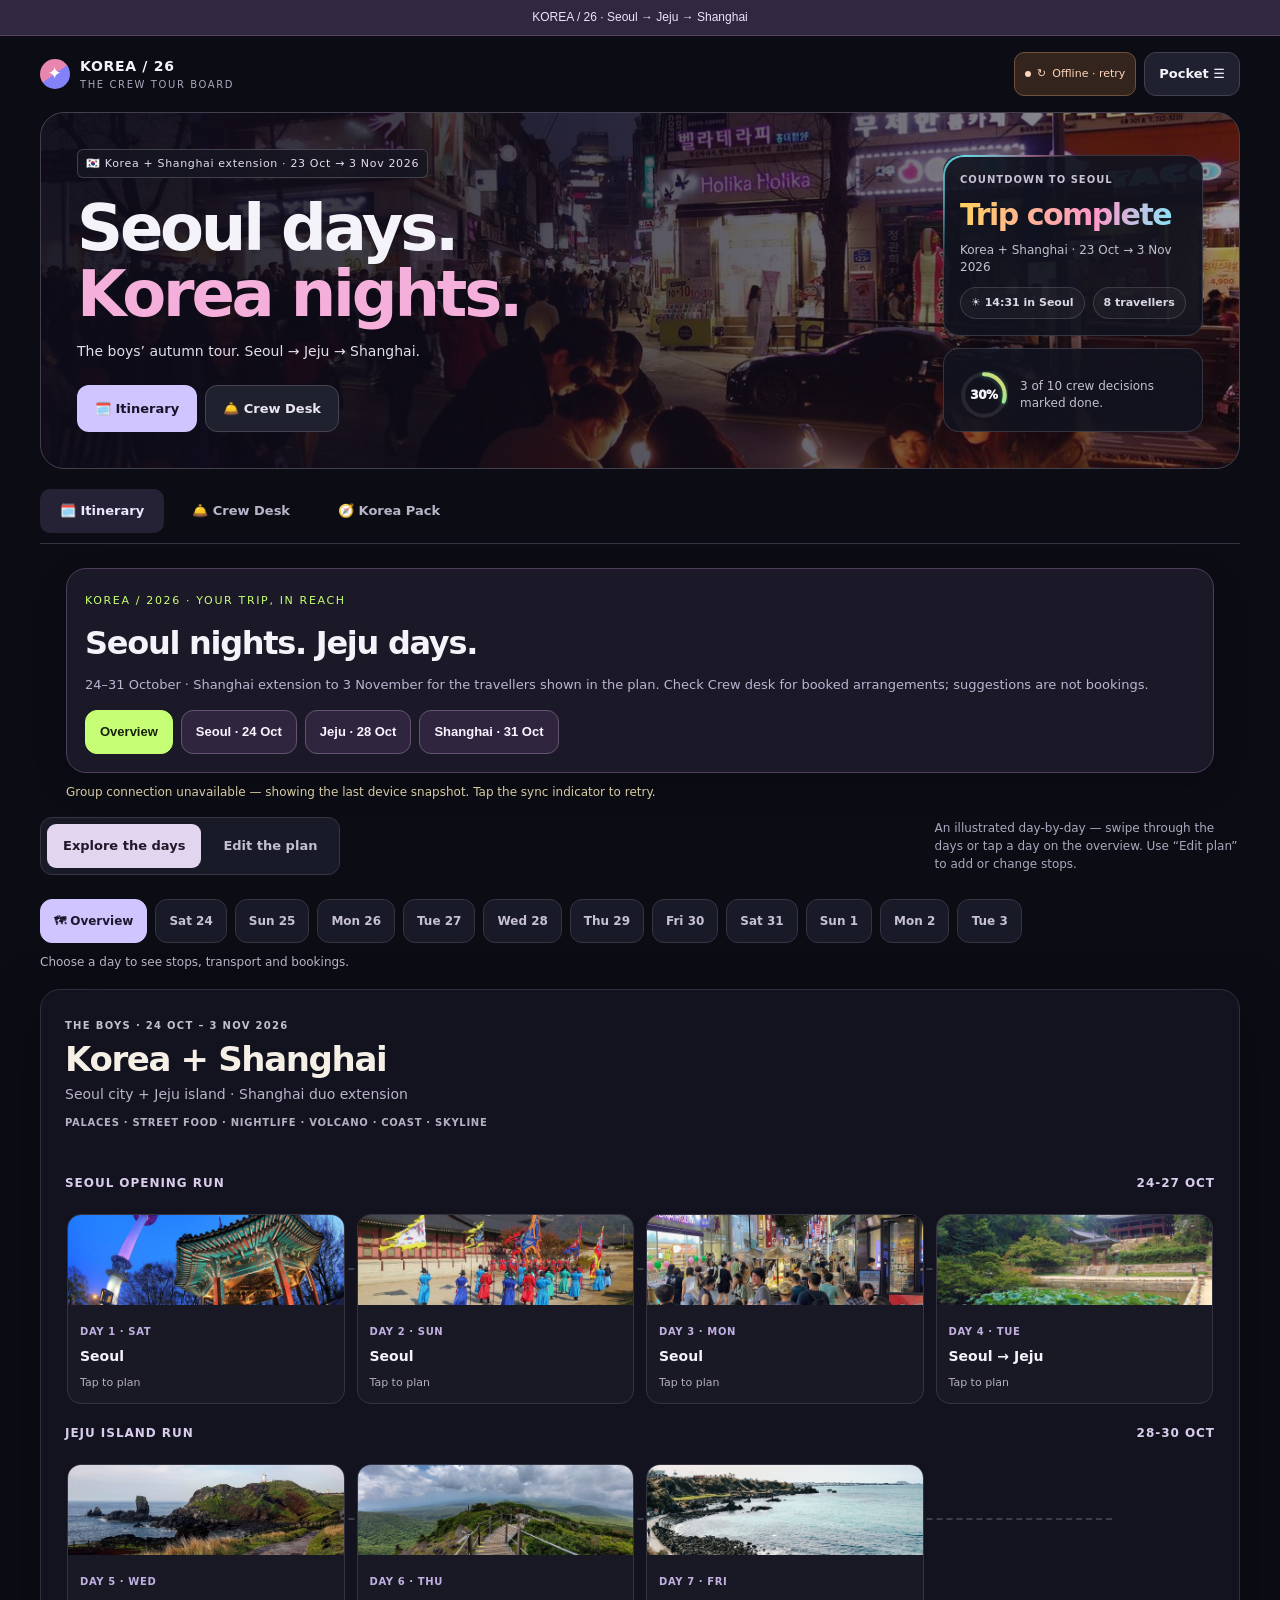
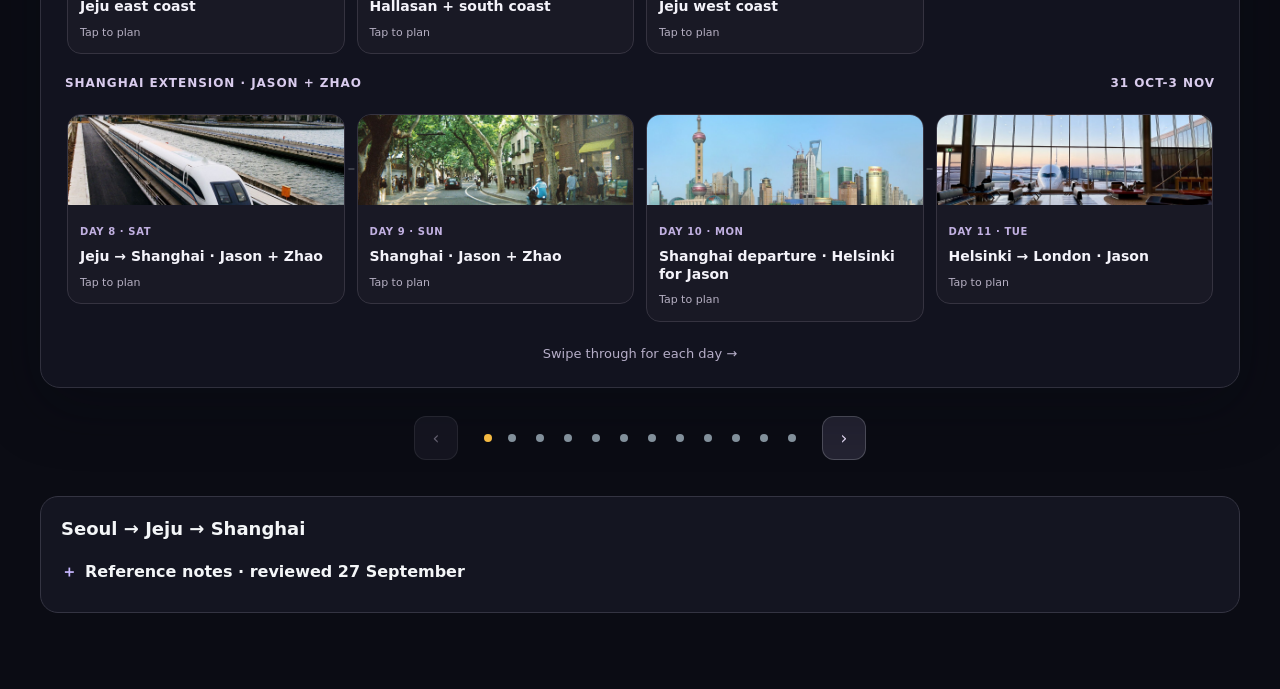
==== commit 1c153803: "Record Zhao NANTA refund request submitted awaiting outcome" ====
--- a/index.html
+++ b/index.html
@@ -1,7 +1,7 @@
 <!DOCTYPE html>
 <html lang="en">
 <head>
-  <meta name="board-release" content="2026-10-21-nanta-booked-1">
+  <meta name="board-release" content="2026-10-21-zhao-refund-4">
   <meta charset="UTF-8" />
   <meta name="viewport" content="width=device-width, initial-scale=1.0, viewport-fit=cover" />
   <title>Korea After Hours · Crew Trip Board</title>
@@ -1436,12 +1436,12 @@
       { dayId: "d25", time: "10:30", title: "Gyeongbokgung Palace + changing-of-the-guard", emoji: "🏯" },
       { dayId: "d25", time: "15:00", title: "Insadong tea + Ssamziegil", emoji: "🍵" },
       { dayId: "d25", time: "17:30", title: "N Seoul Tower at sunset (Namsan)", emoji: "🗼" },
-      { dayId: "d25", time: "20:00", title: "Korean fried chicken + beer (chimaek)", emoji: "🍗", kind: "dinner" },
+      { dayId: "d25", time: "20:00", title: "Home beef dinner · time to confirm", emoji: "🥩", kind: "dinner" },
       { dayId: "d26", time: "11:00", title: "Gwangjang Market street-food brunch", emoji: "🥘" },
       { dayId: "d26", time: "13:00", title: "DDP Dongdaemun + Cheonggyecheon walk", emoji: "🌆" },
       { dayId: "d26", time: "15:30", title: "Myeongdong shopping + K-beauty", emoji: "🛍️" },
       { dayId: "d26", time: "20:00", title: "NANTA cooking-comedy show (Myeongdong)", emoji: "🥁" },
-      { dayId: "d26", time: "20:30", title: "KBBQ + drinks in Hongdae", emoji: "🍖", kind: "dinner" },
+      { dayId: "d26", time: "18:00", title: "Tentative early dinner before NANTA", emoji: "🍖", kind: "dinner" },
       { dayId: "d27", time: "10:00", title: "Changdeokgung + Secret Garden", emoji: "🍁" },
       { dayId: "d27", time: "12:30", title: "Bukchon Hanok Village walk", emoji: "🏘️" },
       { dayId: "d27", time: "14:00", title: "Last Seoul lunch + pack up", emoji: "🍜" },
@@ -1614,7 +1614,7 @@
             p.items.push({ id: `mig_v10_${dayId}_${Date.now()}_${Math.floor(Math.random() * 1000)}`, dayId, time, title, emoji, city: "", kind: "activity", note: note || "" });
           }
         };
-        add("d26", "20:00", "NANTA cooking-comedy show (Myeongdong)", "🥁", "BOOKED — Jason confirmed 21 Oct 2026: Monday 26 October, 20:00 KST, Myeongdong. Aim to arrive 19:30 (planning buffer; follow the ticket instructions). Allow roughly 90 minutes, finishing around 21:30. Ticket count, attendees, seat category, price and reference have not been recorded. The 20:30 Hongdae dinner needs rearranging.");
+        add("d26", "20:00", "NANTA cooking-comedy show (Myeongdong)", "🥁", "BOOKED — Jason confirmed 21 Oct 2026: Monday 26 October, 20:00 KST, Myeongdong. Aim to arrive 19:30 (planning buffer; follow the ticket instructions). Allow roughly 90 minutes, finishing around 21:30. Ticket count, attendees, seat category, price and reference have not been recorded. Monday dinner is now a tentative early meal before the show; exact time and venue to confirm.");
         add("d27", "15:00", "Spa / head-spa half-day (THE SEOL:HA, Hongdae)", "💆");
         const shop = p.items.find(it => it.dayId === "d26" && norm(it.title) === "myeongdong shopping + k-beauty" && it.time === "16:00");
         if (shop) shop.time = "15:30";
@@ -1649,7 +1649,7 @@
         for(const it of p.items){
           if(it.dayId==='d24'&&it.title==='Land in Seoul — check in, drop bags'&&!it.time){it.arrivalFirst=true;it.note=[it.note,'Arrival times vary by traveller; check Crew Flights. Check-in from 15:00; keep dinner flexible.'].filter(Boolean).join(' · ');}
           if(it.dayId==='d26'&&['Skin analysis','Korean bathhouse / jjimjilbang'].includes(it.title)&&!it.time){it.optional=true;it.note=[it.note,'Alternative to DDP / shopping; not an extra stop after dinner. Choose one and confirm provider/time.'].filter(Boolean).join(' · ');}
-          if(it.dayId==='d26'&&it.title==='NANTA cooking-comedy show (Myeongdong)'){it.note="BOOKED — Jason confirmed 21 Oct 2026: Monday 26 October, 20:00 KST, Myeongdong. Aim to arrive 19:30 (planning buffer; follow the ticket instructions). Allow roughly 90 minutes, finishing around 21:30. Ticket count, attendees, seat category, price and reference have not been recorded. The 20:30 Hongdae dinner needs rearranging.";}
+          if(it.dayId==='d26'&&it.title==='NANTA cooking-comedy show (Myeongdong)'){it.note="BOOKED — Jason confirmed 21 Oct 2026: Monday 26 October, 20:00 KST, Myeongdong. Aim to arrive 19:30 (planning buffer; follow the ticket instructions). Allow roughly 90 minutes, finishing around 21:30. Ticket count, attendees, seat category, price and reference have not been recorded. Monday dinner is now a tentative early meal before the show; exact time and venue to confirm.";}
           if(it.dayId==='d27'&&it.title==='Spa / head-spa half-day (THE SEOL:HA, Hongdae)'){it.optional=true;it.note=[it.note,'Booking-dependent: confirm exact branch, treatment duration and simultaneous capacity. Finish by 17:00; skip if luggage or flight buffer slips.'].filter(Boolean).join(' · ');}
         }
         p.koreaReviewV11=true;
@@ -1684,7 +1684,7 @@
       if (!p.koreaLateStartsV13) {
         const mv = (day, title, time, to) => { const it = p.items.find(x => x.dayId === day && x.title === title && (x.time || "") === time); if (it) Object.assign(it, to); return it; };
         mv("d26", "Jason: KMI health check (Gwanghwamun)", "07:00", { time: "11:30", note: "Afternoon session: arrive 11:00–13:00. No food or water for 8 h before (skip breakfast). Out ~15:00, then 10 min to Myeongdong for NANTA. Sedated gastroscopy = no alcohol tonight." });
-        mv("d26", "Jason: colour analysis · Hybrid Rainbow (Jamsil)", "13:00", { dayId: "d25", time: "14:00", note: "After the palace and lunch. ~45 min from Gyeongbokgung. Men's programme, ₩80k. Rejoin at N Seoul Tower if out by ~16:45, otherwise chimaek at 20:00." });
+        mv("d26", "Jason: colour analysis · Hybrid Rainbow (Jamsil)", "13:00", { dayId: "d25", time: "14:00", note: "After the palace and lunch. ~45 min from Gyeongbokgung. Men's programme, ₩80k. Rejoin at N Seoul Tower if out by ~16:45, otherwise rejoin the planned home beef dinner (evening time to confirm)." });
         mv("d25", "Optional: Aqua Peel at Forena (Hongdae)", "09:30", { dayId: "d26", note: "Jason + anyone keen. First-visit Aqua Peel + Cryo ₩75,900, 20–30 min, fine for Jeju sun and flying. Then the group heads to Gwangjang (11:00) and Jason to KMI." });
         mv("d27", "Changdeokgung + Secret Garden", "10:00", { time: "10:30", note: "Ji: the palace, Secret Garden and Bukchon together are a 2–3 h outing including travel. Leave Hongdae ~09:50; Secret Garden entry is at your ticket's tour time." });
         mv("d27", "Bukchon Hanok Village walk", "12:30", { note: "Short wander next door (30–45 min); it's a residential area, so keep it quiet." });
@@ -3221,17 +3221,18 @@
     };
     // Click-in detail pop-outs: trails/walks (researched 27 Sep 2026) and Jason's ready-to-book extras.
     // Itinerary cards whose title matches an entry's `match` open it; extras also list in the Korea Pack.
-    const DETAILS = [{"id":"trail-hallasan","kind":"trail","icon":"🥾","name":"Hallasan · Yeongsil (or Eorimok)","tag":"Thu 29 Oct · neither route reaches the summit, so no reservation needed","stats":[{"k":"Distance","v":"3.7 km one-way from the upper trailhead to Witse-oreum shelter (5.8 km if you park at the lower ticket-office lot); +2.1 km each way to Nambyeok junction. Out-and-back 7.4 km (upper lot) / 11.6 km with Nambyeok"},{"k":"Time","v":"3-3.5 h out-and-back; 5-5.5 h with Nambyeok; 5-6 h if traversing to Eorimok"},{"k":"Difficulty","v":"Moderate. First 1.5 km is the steep bit (stone steps up the Yeongsil-giam cliff, ~300 m gain), then boardwalk across the Seonjakjiwat plateau. No scrambling. Exposed to wind above 1,500 m."},{"k":"Climb","v":"+420 m upper lot to Witse-oreum (1,700 m); +640 m from the lower lot; Nambyeok section is near-flat (1,600-1,700 m) with a short descent then rise"}],"sections":[{"h":"The route","lines":["Trailhead -> forest -> Yeongsil-giam rock pillars (500 columns) and Byeongpung-bawi 'folding-screen' cliff (~1.5 km, best views) -> boardwalk across alpine meadows past Norusaem spring -> Witse-oreum shelter (toilets, water, shelter with limited snack sales). Extension: flat boardwalk east to Nambyeok junction with the summit wall towering above; this is the closest non-reserved point to the summit (no summit access from here).","Start: Yeongsil Rest Area / control post (영실휴게소·영실통제소), 2.5 km up the access road from the Yeongsil ticket office on the 1139 (1100) road","Finish: Witse-oreum shelter (윗세오름 대피소, 1,700 m); or Nambyeok junction (남벽분기점, 1,600 m) under the summit's south wall; return same way or descend Eorimok"]},{"h":"Cut-offs, hours and booking","lines":["Late Oct falls in the WINTER control regime under the current Hallasan notice (visithalla notice seq 1270, dated 2023-12-30, effective 2024-07-01, seasons = Oct-Mar winter / Apr-Sep summer): trailhead entry 05:00-12:00; Witse-oreum control post closes to onward hikers 13:00; must start down from Nambyeok by 14:00 and from Witse-oreum by 15:00. CAUTION: older tables (pre-2024) treated Sep-Oct as spring/autumn with 14:00 entry and 16:00 Witse-oreum descent, and several English blogs still quote those. Plan to the stricter times; confirm on visithalla.jeju.go.kr the week before.","NOT required for Yeongsil, Eorimok or Witse-oreum/Nambyeok. Reservations (visithalla.jeju.go.kr, released on the 1st of the month for the following month, max 4 per booking, no-show bans) apply only to the summit trails Seongpanak and Gwaneumsa.","Fees: Trail free. Parking KRW 1,800 standard car (KRW 1,000 compact) per lot entry; rise to ~KRW 3,000 flagged for 2026."]},{"h":"Be ready for","lines":["Late Oct at 1,700 m is typically 0-8 C with wind chill well below that (Jeju coast 13-19 C); first frosts/light snow possible from late Oct. Bring: windproof shell, insulating mid-layer, hat and gloves, trail shoes with grip (wet volcanic rock), 1.5 L water, packed lunch/snacks, sun cream (exposed plateau), cash/card for parking, power bank. Microspikes only if the forecast shows snow.","On the route: Toilets: ticket office, rest area (trailhead), Witse-oreum shelter. Water: Norusaem spring ~0.5 km before the shelter (seasonal) and taps at the shelter - still carry 1.5 L. Food: shelter sells limited snacks/drinks only (no hot food; cup-noodle sales were withdrawn years ago) - bring lunch. No bins: carry rubbish out. Mobile signal patchy but present at the shelter."]},{"h":"Short version if the group is tired","lines":["Yeongsil to the top of Byeongpung-bawi / Yeongsil-giam viewpoint (~1.5 km, +300 m, 50 min up / 35 down): all of the drama for a quarter of the effort. Or skip altogether and do Eoseungsaengak (1.3 km, 30 min, 5:00-17:00 entry, next to Eorimok) for a Hallasan view."]},{"h":"Watch out for","lines":["Two-car one-way plan (Yeongsil up, Eorimok down) is awkward for 8: both cars must start at Yeongsil (upper lot, before 08:15). After descending to Eorimok, the two drivers walk 1.2 km to the Eorimok-ipgu stop, take bus 240 south (~10 min, every 50-90 min, ~KRW 1,500, T-money or cash) to the Yeongsil ticket office, then walk 2.5 km / 40 min up to the cars - allow 1.5 h to bring the cars round. Alternative: one car parks at Eorimok first, then does two 20-min shuttle runs to Yeongsil (adds ~1 h). Simplest and recommended: everyone does Yeongsil out-and-back (+ Nambyeok for the keen).","The Yeongsil upper lot barriers when full; you then park at the ticket office and the 2.5 km road walk adds 45 min and 220 m before the trail even starts. Be there 08:00-08:15 on the Thursday.","Cut-off clock: with a 08:30 trail start you reach Witse-oreum ~10:30, Nambyeok ~11:30, back at Witse-oreum 12:30, down by ~14:00 - comfortably inside the 13:00/14:00/15:00 gates. Any later than a 10:00 start and Nambyeok is out.","Fog and cloud sit on the 1100 road and plateau most mornings; the pillars are often in cloud until 10:00. Check the Hallasan webcam/forecast (mountain-forecast 1950 m) the night before.","Jusangjeolli at 14:00 is unrealistic if you add Nambyeok - move it to 15:00-15:30 and Cheonjiyeon to 16:30 (open to 22:00).","Toilets at the shelter are basic; last flush toilets are at the trailhead."]}],"links":[{"label":"Official page ↗","url":"https://www.jeju.go.kr/hallasan/eng/index.htm"},{"label":"Live trail status ↗","url":"https://visithalla.jeju.go.kr/"},{"label":"Map ↗","url":"https://www.google.com/maps/search/?api=1&query=%ED%95%9C%EB%9D%BC%EC%82%B0+%EC%98%81%EC%8B%A4%ED%83%90%EB%B0%A9%EB%A1%9C"}],"checked":"2026-09-27","match":"hallasan","pick":"Yeongsil out-and-back from the upper car park, 08:00–08:30 start. A two-car one-way traverse is awkward for 8 (bus + a 2.5 km road walk for the drivers).","variants":[{"name":"Yeongsil (our pick)","meta":"3.7 km one-way from the upper trailhead to Witse-oreum shelter (5.8 km if you park at the lower ticket-office lot); +2.1 km each way to Nambyeok junction. Out-and-back 7.4 km (upper lot) / 11.6 km with Nambyeok · 3-3.5 h out-and-back; 5-5.5 h with Nambyeok; 5-6 h if traversing to Eorimok","detail":"Trailhead -> forest -> Yeongsil-giam rock pillars (500 columns) and Byeongpung-bawi 'folding-screen' cliff (~1.5 km, best views) -> boardwalk across alpine meadows past Norusaem spring -> Witse-oreum shelter (toilets, water, shelter with limited snack sales). Extension: flat boardwalk east to Nambyeok junction with the summit wall towering above; this is the closest non-reserved point to the summit (no summit access from here)."},{"name":"Eorimok (gentler grade, bigger car park)","meta":"4.7 km one-way to Witse-oreum (6.8 km if you include the extension to Nambyeok); 9.4 km out-and-back · 3.5-4 h out-and-back","detail":"Visitor centre -> Eorimok valley bridge -> forest ascent -> Sajebi-dongsan (spring, 1,423 m) -> Manse-dongsan boardwalk (1,606 m, big summit views) -> Witse-oreum shelter"}]},{"id":"trail-seongsan-ilchulbong","kind":"trail","icon":"🥾","name":"Seongsan Ilchulbong (Sunrise Peak) crater-rim climb","tag":"East coast, Seongsan-eup, UNESCO tuff cone","stats":[{"k":"Distance","v":"~0.6 km one-way to the rim viewing deck (1.2-1.5 km round trip); free coastal loop to Umutgae cove ~1 km extra"},{"k":"Time","v":"45-75 min incl. photos"},{"k":"Difficulty","v":"Easy-moderate: relentless steps, handrails throughout, no exposure; slippery when wet"},{"k":"Climb","v":"+182 m (sea level to rim), almost entirely on steps"}],"sections":[{"h":"The route","lines":["Ticket gate -> paved ramp -> stone/wood stairs up the west flank -> rim deck -> descent stairs back to the plaza. Optional: free path to Umutgae coast for the haenyeo diving show (13:30 and 15:00, weather permitting) and the view of the cone from sea level.","Start: Ticket gate behind the main car park","Finish: Rim observation deck overlooking the 600 m crater; return by the descent stairs"]},{"h":"Cut-offs, hours and booking","lines":["Mar-Oct open 05:00-19:00, ticket sales 05:00-18:00 (expanded hours effective 2025-03-01). Closed first Monday of each month (5 Oct 2026, not relevant). Rim closes in strong wind/typhoon warnings.","None","Fees: KRW 5,000 adult (card OK); parking free"]},{"h":"Be ready for","lines":["Windproof layer (rim is exposed), water, sun hat; steps are fine in trainers","On the route: Toilets, cafes, convenience store and souvenir stalls at the base; none on the rim"]},{"h":"Short version if the group is tired","lines":["Free coastal path + viewing platform at the base (~30 min) - you see the cone in profile without the steps"]},{"h":"Watch out for","lines":["Sunrise on 28 Oct is 06:46 - a 09:30 arrival is a normal daytime climb; if anyone wants sunrise the gate opens 05:00 and the villa is 65-75 min away.","Weekday 09:30 is quiet; Chinese/Korean coach groups build from 10:30.","Jeju residents free; foreigners pay full - carry cards."]}],"links":[{"label":"Official page ↗","url":"https://www.visitjeju.net/en/detail/view?contentsid=CONT_000000000500349"},{"label":"Live trail status ↗","url":"https://www.visitjeju.net/en/detail/view?contentsid=CONT_000000000500349"},{"label":"Map ↗","url":"https://www.google.com/maps/search/?api=1&query=%EC%84%B1%EC%82%B0%EC%9D%BC%EC%B6%9C%EB%B4%89"}],"checked":"2026-09-27","match":"seongsan"},{"id":"trail-seopjikoji","kind":"trail","icon":"🥾","name":"Seopjikoji coastal walk","tag":"East coast headland south of Seongsan, Sinyang-ri","stats":[{"k":"Distance","v":"1 km each way car park to the Glass House (Yumin Art Nouveau Collection / Ando Tadao buildings); 2.5-3 km loop with the lighthouse hill"},{"k":"Time","v":"60-90 min with photo stops"},{"k":"Difficulty","v":"Easy; paved/gravel path along low cliffs, one stair climb to the lighthouse; very windy"},{"k":"Climb","v":"~40 m (lighthouse hill, Bulgeun-oreum, short stair climb)"}],"sections":[{"h":"The route","lines":["Car park -> grass headland with Seongsan Ilchulbong views across the bay -> Bangdubawi rock and lighthouse hill -> Glass House cafe (Mint) and Yumin museum -> back along the same path","Start: Seopjikoji car park","Finish: Glass House / Genius Loci (Yumin Art Nouveau Collection, paid museum) and Bangdubawi lighthouse; return same way"]},{"h":"Cut-offs, hours and booking","lines":["Open access 24 h; Yumin Art Nouveau Collection 09:00-18:00 (closed Tuesdays - check), Glass House cafe daytime","None","Fees: Walk free; parking KRW 1,000/30 min then 500/15 min, max KRW 3,000; Yumin museum ~KRW 12,000 (optional)"]},{"h":"Be ready for","lines":["Windbreaker, sunglasses; it is one of the windiest spots on the island","On the route: Toilets at car park and Glass House; cafe at Glass House; horse rides and snack stalls at the start"]},{"h":"Short version if the group is tired","lines":["Walk to the first headland viewpoint (400 m) and back: 20 min"]},{"h":"Watch out for","lines":["Lunch at 13:30: the Glass House cafe is drinks/light food; for a proper lunch use Seongsan-ri (10 min back) - many haemul-ttukbaegi and jeonbok places with lots.","Parking meter is pay-on-exit; keep coins/card."]}],"links":[{"label":"Official page ↗","url":"https://www.visitjeju.net/en/detail/view?contentsid=CONT_000000000500485"},{"label":"Live trail status ↗","url":"https://www.visitjeju.net/en/detail/view?contentsid=CNTS_000000000022158"},{"label":"Map ↗","url":"https://www.google.com/maps/search/?api=1&query=%EC%84%AD%EC%A7%80%EC%BD%94%EC%A7%80"}],"checked":"2026-09-27","match":"seopjikoji"},{"id":"trail-manjanggul","kind":"trail","icon":"🥾","name":"Manjanggul Lava Tube - walk inside the tube","tag":"NE Jeju, Gujwa-eup (Gimnyeong)","stats":[{"k":"Distance","v":"1 km one-way inside the tube to the 7.6 m lava column (2 km round trip); ~100 steps down at the entrance"},{"k":"Time","v":"40-60 min"},{"k":"Difficulty","v":"Easy; new stainless-steel decks (2026) replace the uneven wet rock walk, but it is dark, ~11-13 C and drippy"},{"k":"Climb","v":"Minimal; entrance stairs ~20 m"}],"sections":[{"h":"The route","lines":["Ticket booth -> stairs down -> lit walkway past lava stalactites, flow lines, 'turtle rock' (Jeju-shaped) -> lava column -> return same way","Start: Entrance 2 (the only public entrance), 100 m from the ticket booth","Finish: Lava column at the 1 km turnaround (rest of the 7.4 km tube closed for conservation)"]},{"h":"Cut-offs, hours and booking","lines":["09:00-18:00, LAST ENTRY 17:00; closed first Wednesday of each month (7 Oct 2026, n/a). Reopened 30 May 2026 after 2 yr 5 mo closure.","None (no timed entry announced as of Sep 2026)","Fees: KRW 4,000 adult; parking free"]},{"h":"Be ready for","lines":["Light jacket, closed grippy shoes; phone torch not needed (lit) but handy for photos","On the route: Toilets, small visitor centre and shop at the entrance; nothing inside"]},{"h":"Short version if the group is tired","lines":["Go to the 'turtle rock' ~500 m in and turn round (25 min)"]},{"h":"Watch out for","lines":["Ticket booth closes at 17:00 sharp; a 15:30 arrival from Seopjikoji (25-30 min drive) is fine.","Post-reopening popularity: weekends see queues; weekday mid-afternoon is calm.","Floor is wet even on the new decks; not for slick-soled shoes."]}],"links":[{"label":"Official page ↗","url":"https://www.visitjeju.net/en/detail/view?contentsid=CONT_000000000500307"},{"label":"Live trail status ↗","url":"https://english.visitkorea.or.kr/svc/whereToGo/locIntrdn/rgnContentsView.do?vcontsId=111165"},{"label":"Map ↗","url":"https://www.google.com/maps/search/?api=1&query=%EB%A7%8C%EC%9E%A5%EA%B5%B4"}],"checked":"2026-09-27","match":"manjanggul"},{"id":"trail-jusangjeolli","kind":"trail","icon":"🥾","name":"Daepo Jusangjeolli Cliff boardwalk","tag":"Jungmun/Daepo, south coast","stats":[{"k":"Distance","v":"~0.5 km loop of boardwalk and viewing decks"},{"k":"Time","v":"20-40 min"},{"k":"Difficulty","v":"Easy; wheelchair-accessible main deck"},{"k":"Climb","v":"~15 m of steps between decks"}],"sections":[{"h":"The route","lines":["Gate -> upper deck -> lower cliff-edge deck over the hexagonal basalt columns -> loop back through the garden","Start: Ticket gate by the car park","Finish: Same"]},{"h":"Cut-offs, hours and booking","lines":["09:00-17:30 (VisitJeju) or 09:00-18:00 last entry 17:40 (KTO) - be in by 16:30","None","Fees: KRW 2,000 adult; parking KRW 2,000 standard car"]},{"h":"Be ready for","lines":["Nothing special; spray on windy days","On the route: Toilets, cafe and stalls at the gate"]},{"h":"Short version if the group is tired","lines":["It already is the short version"]},{"h":"Watch out for","lines":["Best light is afternoon (west-facing decks) - your 14:00-15:30 slot is right."]}],"links":[{"label":"Official page ↗","url":"https://www.visitjeju.net/en/detail/view?contentsid=CONT_000000000500424"},{"label":"Live trail status ↗","url":"https://www.visitjeju.net/en/detail/view?contentsid=CONT_000000000500424"},{"label":"Map ↗","url":"https://www.google.com/maps/search/?api=1&query=%EB%8C%80%ED%8F%AC%EC%A3%BC%EC%83%81%EC%A0%88%EB%A6%AC"}],"checked":"2026-09-27","match":"jusangjeolli"},{"id":"trail-cheonjiyeon-jeongbang","kind":"trail","icon":"🥾","name":"Cheonjiyeon Falls walk (+ Jeongbang Falls option)","tag":"Seogwipo city, harbour side","stats":[{"k":"Distance","v":"Cheonjiyeon: 0.5 km each way on a flat paved path (1 km round trip). Jeongbang: 2.2 km east by car; ~130 steps down to the sea-level shore"},{"k":"Time","v":"Cheonjiyeon 30-45 min; Jeongbang 30-45 min"},{"k":"Difficulty","v":"Cheonjiyeon easy/accessible; Jeongbang easy but steep, slippery steps and a boulder beach"},{"k":"Climb","v":"Cheonjiyeon negligible; Jeongbang ~25 m of stairs"}],"sections":[{"h":"The route","lines":["Cheonjiyeon: gate -> lit path through subtropical forest along the stream -> viewing area at the fall -> return. Jeongbang: gate -> stairs -> shore -> return.","Start: Cheonjiyeon ticket gate by the car park / Jeongbang ticket gate on Chilsimni-ro","Finish: 22 m Cheonjiyeon fall pool / Jeongbang 23 m fall dropping straight into the sea"]},{"h":"Cut-offs, hours and booking","lines":["Cheonjiyeon 09:00-22:00, last entry 21:20 (night-lit). Jeongbang ~09:00-18:00, last entry ~17:20 (unverified - check eticket.seogwipo.go.kr).","None","Fees: KRW 2,000 each (adult); Cheonjiyeon parking free 24 h; Jeongbang parking reported KRW 1,000/hr (some sources say free)"]},{"h":"Be ready for","lines":["Nothing special; trainers for Jeongbang's wet steps","On the route: Toilets and cafe at both gates; Cheonjiyeon has a night-market feel with stalls"]},{"h":"Short version if the group is tired","lines":["Cheonjiyeon is already short; drop Jeongbang if time is tight (or do Jeongbang instead - it is the more dramatic fall)"]},{"h":"Watch out for","lines":["Cheonjiyeon's late hours make it the natural post-hike/pre-dinner stop; it pairs with Seogwipo Olle Market (5 min drive) for the Thursday evening if you skip Jungmun.","Jeongbang steps close in heavy rain/swell."]}],"links":[{"label":"Official page ↗","url":"https://www.visitjeju.net/en/detail/view?contentsid=CONT_000000000500618"},{"label":"Live trail status ↗","url":"https://eticket.seogwipo.go.kr/contents?bmcode=cheonjiyeon"},{"label":"Map ↗","url":"https://www.google.com/maps/search/?api=1&query=%EC%B2%9C%EC%A7%80%EC%97%B0%ED%8F%AD%ED%8F%AC"}],"checked":"2026-09-27","match":"cheonjiyeon"},{"id":"trail-hallim-park","kind":"trail","icon":"🥾","name":"Hallim Park garden loop (Hyeopjae & Ssangyong caves)","tag":"Hallim, NW coast, opposite Hyeopjae Beach","stats":[{"k":"Distance","v":"~2.5-3 km signed one-way loop through 9 themed gardens"},{"k":"Time","v":"1.5-2.5 h (2 h is comfortable for a group)"},{"k":"Difficulty","v":"Easy; paved paths; caves are cool and can be wet underfoot"},{"k":"Climb","v":"Flat; short stairs into the two lava/limestone caves"}],"sections":[{"h":"The route","lines":["Subtropical greenhouse -> palm avenue -> Hyeopjae cave -> Ssangyong cave -> bonsai and stone garden -> folk village -> bird garden -> lotus pond and small waterfall -> exit","Start: Main gate, Hallim-ro 300","Finish: Same (loop)"]},{"h":"Cut-offs, hours and booking","lines":["Sep-Oct 09:00-18:30, last entry 17:30; closing can move earlier with sunset","None (online tickets via Trazy/Klook skip the queue)","Fees: KRW 12,000 adult (2025 price; some 2026 listings say 15,000); parking free"]},{"h":"Be ready for","lines":["Light layer for the caves; umbrella if showery","On the route: Toilets throughout, cafe and restaurant in the folk-village section, shop"]},{"h":"Short version if the group is tired","lines":["Greenhouse -> palm avenue -> Hyeopjae cave -> exit via the short-cut gate: ~45 min"]},{"h":"Watch out for","lines":["Hyeopjae Beach is a 5-10 min walk across the road - leave the cars at Hallim Park.","It is a manicured garden, not a hike; if the group prefers coast, the Hyeopjae-Geumneung beach walk (1.5 km) is free."]}],"links":[{"label":"Official page ↗","url":"https://www.hallimpark.com/"},{"label":"Live trail status ↗","url":"https://www.hallimpark.com/"},{"label":"Map ↗","url":"https://www.google.com/maps/search/?api=1&query=%ED%95%9C%EB%A6%BC%EA%B3%B5%EC%9B%90"}],"checked":"2026-09-27","match":"hallim|hyeopjae"},{"id":"trail-namsan-n-seoul-tower","kind":"trail","icon":"🥾","name":"Namsan to N Seoul Tower (sunset)","tag":"Seoul, Namsan Park; start Myeongdong","stats":[{"k":"Distance","v":"Walk: ~2.5 km from Myeongdong Stn (exit 3/4) via the cable-car base, Samsoon stairs and the Seoul City Wall path to the summit plaza"},{"k":"Time","v":"2-3 h incl. sunset and blue hour"},{"k":"Difficulty","v":"Easy-moderate: stairs at the start, then a paved, lit, benched path; no navigation issues"},{"k":"Climb","v":"+~230 m (Myeongdong ~40 m to summit plaza ~262 m)"}],"sections":[{"h":"The route","lines":["Stairs + fortress-wall path facing the tower the whole way; summit plaza has free 360-degree terraces. Descend the road path (Namsan Bukcheuk Sunhwan-ro) toward Dongguk/Chungmuro or take bus 01B down.","Start: Myeongdong Station exit 3 -> Namsan cable car lower station (Hoehyeon) -> Samsoon-i stairs -> Seoul City Wall path; alternative start Chungmuro Stn exit 2 via the road path for a gentler grade","Finish: N Seoul Tower plaza (locks of love terraces, free viewpoints); optional observatory KRW 29,000 (skip - outdoor views suffice)"]},{"h":"Cut-offs, hours and booking","lines":["Park open 24 h. Cable car 10:00-23:00 (KRW 15,000 return / 12,000 single, on-site sales only, long queues at sunset). Buses 01A/01B 06:30-23:00, KRW 1,500-ish, T-money/credit tap only (no cash). Tower observatory 10:00-22:30/23:00.","None for the walk; observatory tickets online optional","Fees: Walk free"]},{"h":"Be ready for","lines":["Layer for the summit wind (late Oct evenings ~8-12 C), torch not needed (path lit), T-money card for the bus down","On the route: Toilets and cafes at the cable-car base and summit plaza; convenience store at the top; water fountains on the path"]},{"h":"Short version if the group is tired","lines":["Bus 01A/01B or cable car up, walk 20 min down the road path to the library/Hoehyeon"]},{"h":"Watch out for","lines":["Sunset 25 Oct 2026 is 17:44 (civil dusk 18:09); start walking from Myeongdong by 16:30 to be on the terraces 17:15 for golden hour, stay for the 18:00-18:30 city lights.","The cable car queue at sunset can be 45-60 min - walk up, and either walk or bus down.","Buses are card-only; foreign contactless cards now work on Seoul buses/subway (2025+) but a T-money from a convenience store is the reliable option."]}],"links":[{"label":"Official page ↗","url":"https://english.visitseoul.net/attractions/N-Seoul-Tower/ENP000276"},{"label":"Live trail status ↗","url":"https://www.seoultower.co.kr/"},{"label":"Map ↗","url":"https://www.google.com/maps/search/?api=1&query=N+Seoul+Tower"}],"checked":"2026-09-27","match":"n seoul tower|namsan"},{"id":"trail-cheonggyecheon","kind":"trail","icon":"🥾","name":"Cheonggyecheon stream walk","tag":"Central Seoul, Cheonggye Plaza (Gwanghwamun) east to Dongdaemun","stats":[{"k":"Distance","v":"3 km Cheonggye Plaza to Dongdaemun Design Plaza (full stream is 11 km to the Han)"},{"k":"Time","v":"1-1.5 h at a stroll; 45 min brisk"},{"k":"Difficulty","v":"Easy; paved, lit, below street level under 22 bridges; stepping-stone crossings"},{"k":"Climb","v":"Flat (sunken channel, ramps/stairs at each bridge)"}],"sections":[{"h":"The route","lines":["Plaza waterfall -> Gwangtonggyo -> Supyogyo -> Gwangjang Market bridge -> Ogansugyo -> DDP; mural 'Banchado of King Jeongjo' and the wishing wall en route","Start: Cheonggye Plaza (Gwanghwamun Stn exit 5 / Jonggak)","Finish: Dongdaemun Design Plaza (DDP) or bail out at any bridge; Gwangjang Market is a 5-min detour at Jongno 5-ga"]},{"h":"Cut-offs, hours and booking","lines":["Open 24 h; lit until late; closes only in flood warnings","None","Fees: Free"]},{"h":"Be ready for","lines":["Nothing; good in the evening after Namsan or as a morning warm-up","On the route: Public toilets at street level every few bridges; cafes above; Gwangjang Market food"]},{"h":"Short version if the group is tired","lines":["Plaza to Gwangjang Market (1.5 km, 25 min) then eat"]},{"h":"Watch out for","lines":["Late-Oct: possible Seoul Lantern Festival installations along the stream (typically Nov) - check visitseoul.net.","Wind-tunnel effect in the channel on cold days."]}],"links":[{"label":"Official page ↗","url":"https://english.visitseoul.net/walking-tour/Cheonggyecheon-1/ENN000636"},{"label":"Live trail status ↗","url":"https://english.visitseoul.net/walking-tour/Cheonggyecheon-1/ENN000636"},{"label":"Map ↗","url":"https://www.google.com/maps/search/?api=1&query=Cheonggye+Plaza"}],"checked":"2026-09-27","match":"cheonggyecheon"},{"id":"trail-bukchon-hanok","kind":"trail","icon":"🥾","name":"Bukchon Hanok Village walk","tag":"Seoul, Jongno-gu, between Gyeongbokgung and Changdeokgung (Anguk Stn exit 2/3)","stats":[{"k":"Distance","v":"2-3 km wander; the 'Bukchon 8 views' route is ~2.5 km"},{"k":"Time","v":"1-1.5 h"},{"k":"Difficulty","v":"Easy; steep-ish lanes; quiet-voice etiquette"},{"k":"Climb","v":"~60 m of hill lanes"}],"sections":[{"h":"The route","lines":["Anguk -> Gyedong-gil -> Bukchon-ro 11-gil (the RED ZONE photo alley with the Namsan view) -> Gahoe-dong lanes -> Samcheong-dong","Start: Anguk Station exit 2 -> Bukchon Tourist Information Centre (09:00-18:00, closed Sundays)","Finish: Samcheong-dong cafes (west) or Changdeokgung gate (east)"]},{"h":"Cut-offs, hours and booking","lines":["RED ZONE (Bukchon-ro 11-gil, ~34,000 m2): tourist access ONLY 10:00-17:00; entering 17:00-10:00 for sightseeing = KRW 100,000 fine (guidance from 1 Nov 2024, enforced since 1 Mar 2025). Orange/yellow zones: no hour limits, intensive guidance/monitoring. Chartered-bus ban on Bukchon-ro / Bukchon-ro 5-gil / Changdeokgung 1-gil enforced from 1 Jan 2026 (irrelevant to walkers). Sunday: the Seoul notice calls Sunday a 'rest day' for the alleys - a request, not a fine - so plan Bukchon for Sat 24 or Mon 26 Oct, not Sun 25.","None","Fees: Free"]},{"h":"Be ready for","lines":["Nothing; keep voices down, no drones, no tripods in lanes","On the route: Toilets at the information centre and Bukchon Cultural Centre; cafes everywhere in Samcheong-dong"]},{"h":"Short version if the group is tired","lines":["Anguk -> Bukchon-ro 11-gil viewpoint -> back: 30 min"]},{"h":"Watch out for","lines":["Pair Bukchon with Changdeokgung (adjacent) - but Changdeokgung is CLOSED Mondays, so Sat 24 Oct is the day that works for both.","Red-zone patrol staff in red vests will move you on at 17:00; the rule is real and fined.","Sunday 'rest day' is guidance only, but the information centre is shut and locals are visibly less tolerant - avoid."]}],"links":[{"label":"Official page ↗","url":"https://english.visitseoul.net/attractions/Bukchon-Hanok-Village/ENP000261"},{"label":"Live trail status ↗","url":"https://english.seoul.go.kr/notice-on-restrictions-for-tourist-visits-to-bukchon-special-management-area-effective-from-november-2024/"},{"label":"Map ↗","url":"https://www.google.com/maps/search/?api=1&query=Bukchon-ro+11-gil"}],"checked":"2026-09-27","match":"bukchon"},{"id":"trail-changdeokgung-secret-garden","kind":"trail","icon":"🥾","name":"Changdeokgung Palace + Secret Garden (Huwon) guided tour","tag":"Seoul, Jongno-gu; Anguk Stn exit 3, 5 min","stats":[{"k":"Distance","v":"Palace ~1.5 km self-guided; Huwon tour ~2 km loop"},{"k":"Time","v":"Palace 60 min + Huwon tour 70-90 min = 2.5 h"},{"k":"Difficulty","v":"Easy; unpaved garden paths, some steps; you must stay with the guide"},{"k":"Climb","v":"Gentle hills in the garden (~40 m)"}],"sections":[{"h":"The route","lines":["Injeongjeon throne hall -> Huijeongdang/Daejojeon -> Nakseonjae -> Huwon: Buyongji pond and Juhamnu pavilion -> Aeryeonji -> Yeongyeongdang -> Ongnyucheon stream -> return","Start: Donhwamun main gate -> ticket office; Huwon tours depart from the garden gate inside the palace (be there 10 min early)","Finish: Back at the garden gate; exit via Donhwamun or the east gate toward Changgyeonggung"]},{"h":"Cut-offs, hours and booking","lines":["Closed MONDAYS (26 Oct 2026 is a Monday - do not plan it then). Palace Feb-May & Sep-Oct 09:00-18:00 (last entry 17:00). English Huwon tours Mar-Nov: 10:30, 11:30, 14:30, 15:30 (15:30 not run Dec-Jan). Korean tours hourly; Japanese/Chinese also.","Huwon is GUIDED-TOUR ONLY. 100 places per slot: 50 sold online, 50 on the day at the ticket office from 09:00 (first come). Online release: 10:00 KST exactly 6 days before the date, on sale until the day before, prepaid; English slots and late-Oct foliage dates sell out within minutes. For Sat 24 Oct the release is Sun 18 Oct 10:00 KST (= 02:00 UK Sun). Booking site: royal.khs.go.kr (Korea Heritage Service royal palaces, English version available); select the language slot - entry is by language group. Per-booking cap is typically a handful of tickets, so split the 8 across 2-3 accounts or mix online + walk-up. Bring passport/ID matching the booking name.","Fees: Palace KRW 3,000 + Huwon KRW 5,000 (adult), separate tickets; hanbok wearers free for the palace only"]},{"h":"Be ready for","lines":["Walking shoes (unpaved), layer; no food on the tour","On the route: Toilets and cafe near the ticket office; none inside the garden"]},{"h":"Short version if the group is tired","lines":["Palace only (no tour, 45-60 min) - or the 'Moonlight Tour' if it runs in Oct (separate ticket, usually sold out)"]},{"h":"Watch out for","lines":["Late October is peak foliage in Huwon - the single hardest Seoul ticket of your dates; set an alarm for the 6-days-ahead 10:00 KST drop and have a walk-up plan (queue at 08:30 for the 09:00 same-day sales).","If the online drop fails, Korean-language tours are easier to get and the garden is the point; audio in English is not provided, so pair it with a guidebook.","Gyeongbokgung (closed Tue) and Changdeokgung (closed Mon) never close on the same day - use that to sequence Seoul days."]}],"links":[{"label":"Official page ↗","url":"https://royal.khs.go.kr/cdg"},{"label":"Live trail status ↗","url":"https://royal.khs.go.kr/ROYAL/contents/R601000000.do?schGroupCode=cdg"},{"label":"Map ↗","url":"https://www.google.com/maps/search/?api=1&query=Changdeokgung+Palace"}],"checked":"2026-09-27","match":"changdeokgung|secret garden"},{"id":"x-health","kind":"extra","icon":"🩺","name":"Full health check + blood tests (parked)","tag":"Parked · needs dry days · do it at home or on a quieter trip","summary":"PARKED, not on this trip's plan. Korea's executive health check is excellent value, but clinics want at least 24 h (ideally 3 days) without alcohol before the bloods, and with drinks on Saturday, Sunday and Monday nights there's no dry window. Kept here for reference.","stats":[{"k":"Status","v":"Parked: needs dry days"},{"k":"Cost","v":"≈ ₩460–500k (A$495–538)"},{"k":"Time","v":"~3 h"},{"k":"English","v":"Foreigner centre · English report"}],"pick":"Not booked. If you ever do it: KMI Gwanghwamun, Standard package (72 tests), afternoon session (arrive 11:00–13:00), via Creatrip with an English report. Plan 2–3 dry days before it, and pick the non-sedated stomach X-ray if you want a drink that evening.","sections":[{"h":"Why it's parked","lines":["Clinics ask for no alcohol for at least 24 h, and many say 3 days, before the bloods. Drinking pushes up liver enzymes (GGT/ALT), triglycerides and glucose, so a result after a night out is close to useless.","The plan now has drinks on Saturday, light drinks on Sunday and a big Monday night, so there's no dry window in Seoul."]},{"h":"🇬🇧 English access","lines":["Gwanghwamun is KMI's most foreigner-friendly branch: a dedicated facility for foreign nationals with multilingual staff.","Booking and pre-visit questions in English via Creatrip (WhatsApp/LINE) or kmiglobal@kmi.or.kr. Put \"English report + English-speaking staff on the day\" in the booking note and keep the written reply.","Report language: select English when you book. It cannot be changed easily after results are issued.","Doctor's consult on the day: English is advertised but not independently confirmed. Ask for it in the same email.","Stuck on language anywhere: call 1330 (Korea Travel Hotline, 24 h, free). They interpret English on a three-way call with the clinic, taxi driver or pharmacy."]},{"h":"What the Standard package covers","lines":["Body composition, blood pressure, vision and hearing, ECG, lung function, chest X-ray.","Full blood panel: CBC, liver, kidney, pancreas, lipids, glucose/HbA1c, thyroid, hepatitis, tumour markers incl. PSA. Plus urinalysis.","Abdominal ultrasound, DEXA bone density, and a sedated gastroscopy (or stomach imaging instead).","Signature (₩1.0m) adds colon screening, prostate ultrasound and two CT/MRI picks. Pre-select imaging because the scanners have daily caps."]},{"h":"Prep","lines":["No food AND no water for 8 hours before you arrive. For an 11:30 arrival that's from 03:30, so in practice: a normal Sunday dinner, then no breakfast. The day before, skip coffee, dairy, gum and coloured drinks.","Bring your passport (mandatory) and a card for the balance. Loose clothes.","Bring an English list of any medications, allergies and past surgery (a UK GP summary printout is ideal); the intake questionnaire is easier with it.","A colonoscopy is NOT possible on this trip: it needs a 7-day prep kit and laxatives."]},{"h":"Results","lines":["Urgent findings are flagged on the day. The full report is emailed 10–15 days later in the language you choose at booking (English / Chinese / Japanese), so you'll be back in London. Ask for imaging CDs before you leave."]},{"h":"Moment's-notice fallback (blood panel only)","lines":["No full package is walk-in. For bloods only, an English-speaking internal-medicine clinic in Apgujeong does a fasting panel with results in 1–2 days: VEI Clinic (WhatsApp +82 10 5700 7597) or Apgujeong Hana Clinic. Both are closed on Sundays.","Ask VEI now for a written quote on CBC, CMP, lipids, HbA1c, thyroid, vitamin D, ferritin, B12 and PSA."]}],"options":[{"name":"KMI Gwanghwamun · Standard (pick)","price":"₩500,000 (≈ ₩460k via Creatrip)","where":"149 Sejong-daero · Gwanghwamun Stn exit 6","when":"Mon–Fri 07:00–16:00 · Wed/Sat half days · Sun closed","book":{"label":"Book on Creatrip ↗","url":"https://creatrip.com/en/spot/14721"},"note":"English: foreigner centre, English report. Or email kmiglobal@kmi.or.kr"},{"name":"Hanaro Jongno · Basic","price":"≈ ₩450,000","where":"Gran Seoul, Jonggak Stn","when":"Mon–Sat mornings","book":{"label":"Info ↗","url":"https://himedi.com/blogs/blog/comprehensive-health-checkup-in-korea-top-10-centers-in-seoul-2026-guide-cost-comparison"},"note":"English-speaking staff and doctor per Himedi; confirm an English report in writing before booking. Phone booking"},{"name":"Severance Check-up · Seoul Station","price":"≈ A$1,050 (international rate)","where":"10 min from Hongdae","when":"Book 1–2 weeks ahead, phone only","book":{"label":"Info ↗","url":"https://himedi.com/blogs/blog/comprehensive-health-checkup-in-korea-top-10-centers-in-seoul-2026-guide-cost-comparison"},"note":"Big-hospital brand, about double the price for the same core tests. English service expected at the international rate but not verified here"}],"links":[{"label":"KMI foreigner check-ups ↗","url":"https://global.kmi.or.kr/examination/foreigner_examination"},{"label":"Naver map: KMI 광화문 ↗","url":"https://map.naver.com/p/search/KMI%20%EA%B4%91%ED%99%94%EB%AC%B8"}],"checked":"8 Oct 2026","match":"health check|kmi"},{"id":"x-skin","kind":"extra","icon":"🧴","name":"Skin clinic: Aqua Peel (+ optional extras)","tag":"Mon 26 spa day · 10:30 · Jason + anyone keen","summary":"Korean clinic 'facials' are a quick medical-style service, not a spa: 20–30 min, in and out. For first-timers with no skin problems, the one treatment that reliably earns its money is a single Aqua Peel with a cooling finish. Everything on the list below is fine to fly on the next day and only needs normal sunscreen in Jeju.","stats":[{"k":"Book","v":"Aqua Peel + Cryo promo ₩75,900 (≈ A$81)"},{"k":"Budget","v":"A$80–170 each · cap ~A$270"},{"k":"Time","v":"20–30 min per person"},{"k":"When","v":"Mon 26 10:30 (spa day)"}],"pick":"Forena Clinic, first-visit Aqua Peel + Cryo promo for ₩75,900 each, Mon 26 at 10:30, the start of the spa day (Forena is 3–5 min from the Airbnb), then lunch and the 13:00 head spa nearby. No alcohol rules: drink as normal that night. Optional: anyone keen tells Jason by ~18 Oct, and he WhatsApps Forena the final headcount and asks for a group rate. Decide the menu BEFORE you walk in: the consult room is the sales room. Skip the paid skin scan. Fallback: Tue 27 ~17:00 when you are back in Hongdae for the bags (Forena is open to 20:30 on Tuesdays).","sections":[{"h":"🏆 Worth it?","lines":["Aqua Peel (₩75,900, promo includes Cryo): YES, the one to do. A hydro-facial: a mild AHA/BHA solution and a vacuum tip pull out dead skin, oil and blackheads, then a hydrating serum goes on. Immediately smoother, cleaner and brighter, with blackheads visibly reduced; pink for 15–30 min. The glow lasts about 5–7 days, texture 2–4 weeks. Reddit: 'zero downtime', 'more maintenance than transformation'. A$81 versus A$200–300 for a HydraFacial at home.","Blackhead Care, nose (₩77,000): only for the blackhead-prone. Ultrasonic scrub + extraction; visibly cleaner nose pores for 2–4 weeks.","LDM 6 min (₩97,900): optional. Painless ultrasound 'micro-massage'; plumper and refreshed the same day, fading over 1–2 weeks. Reddit calls it 'a sidekick, not a star'. Never the 12-min version.","Skin analysis / MARK-VU scan (₩50k/80k/138k): mostly the sales step. A photo dome and a printout, then a consultant (not always the doctor) explains what to buy. It's Forena's most-mentioned topic on Google, and the 1-star reviews describe the post-scan consult as where the upsell happens. Skip it, or only the ₩50k tier if it's credited back.","Skip as padding: Moisture Bomb (a Forena reviewer: 'basically just aquapeel + cryocell & moisturiser' in under 8 min), Ionto Brightening (no visible one-off result), O2Derm (₩165k, weakest evidence), Avenan (only for real redness), CryoCell on its own (only worth it bundled in the promo)."]},{"h":"✅ Fine to fly next day, no sun restrictions","lines":["Applies to Aqua Peel, CryoCell, LDM, Blackhead Care and the scan. Forena's skincare aftercare sheet: wash and wear makeup the same day, sunscreen daily, no scrubs or exfoliating products for 1 week. It sets no alcohol, exercise, heat or flying limits, so KBBQ night, Hallasan and the spa are all fine.","Fine to fly on: even the Tuesday fallback works with the Tuesday-evening Gimpo to Jeju flight (~1 h 10). Cabin air is dry, so moisturise."]},{"h":"❌ Not this trip: sun, flying or a 7-day no-alcohol rule","lines":["Laser toning (VRM4, PicoSure, Genesis, Excel V, Zoom Pass, Triple Toning): Forena says sunscreen is essential and no alcohol for 1–2 days; sun soon after a laser risks dark patches on Asian skin, and you'd be on beaches and at 1,700 m on Hallasan 1–3 days later.","Every other 'peel': Black Peel (carbon laser), MilkPeel, Pumpkin Peel, Watertox, LHALA Peel, Aladdin Peel, WiQo-Uno. Acid or spicule exfoliation means flaking and raised sun sensitivity.","Skin boosters (Rejuran, PDRN, Juvelook, SKINVIVE, exosome): bumps for 3–6 days, possible bruising for 1–2 weeks, no alcohol for 7 days, no sauna for 1 week, no hard exercise for 3–4 days.","Lifting (Ultherapy, Thermage, Shurink, ONDA, InMode, XERF, Potenza), Botox and fillers: the same 7-day no-alcohol and 1-week no-sauna rules.","Olive Young haul: start any retinol, AHA/BHA or vitamin C serums AFTER the trip. They make skin sun-sensitive too."]},{"h":"Say this at the clinic","lines":["\"We've all decided on the Aqua Peel + Cryo first-visit promo. No scan, no add-ons today, thank you.\" (Add the blackhead nose or LDM 6 min only if you'd already decided on them.)","Korean, to show on a phone: 아쿠아필 + 크라이오 첫 방문 이벤트만 할게요. 레이저·필링·주사는 안 해요. 내일 비행기 타요.","Get the price in writing on WhatsApp and ask for an itemised receipt before you pay. Third-party sites sell the same Aqua Peel + Cryo for ₩162,500, so hold to the ₩75,900 promo."]},{"h":"Is Forena actually good?","lines":["Google 4.9 from 4,381 reviews (read 8 Oct): 'kind staff', 'foreigner friendly' and 39 reviews mentioning aqua peel. Unni app 9.1/339. English is genuinely good. Men in the reviews did exactly this as first-timers and were happy.","The catch: it's a high-volume 'factory' clinic. The 1-star reviews and Reddit describe rushed treatments (some 'facials' ran 8 minutes) and pushy upselling, and one reviewer says the clinic offers discounts in exchange for reviews. Fine for a ₩75,900 Aqua Peel two minutes from base if everyone knows the menu and says no to the rest.","It's a 의원 (any licensed doctor), not a 피부과의원 (which must have a board-certified dermatologist). For aqua peel, cryo, LDM and extraction (device treatments done by staff under a doctor's licence) that makes little difference. Anyone with an actual skin condition should see a 피부과."]},{"h":"Alternatives (Google ratings read 8 Oct)","lines":["Abijou Hongdae Global Center: 4.8/786, Aqua Peel ₩42,900 (≈ A$46). The cheapest credible option in Hongdae; openly factory-style.","Dr Petit Hongdae (151 Yanghwa-ro 8F): 4.9/254, smaller and doctor-led, but CLOSED SUNDAYS. Note its staff post on Reddit without saying who they are.","Cellin Hongdae: ~4.9/157, a ₩11,000 consult + analysis that a Reddit user called 'a skincare chat, not a sales pitch'; lifting-laser oriented.","Avoid PPEUM (same building as Forena, 4F): the most negative clinic on Reddit ('AVOID PPEUM', 'consultants are just there to make sales').","Ignore street promoters offering a 'free skin test': it's a known Gangnam Station scam (JoongAng Daily, Jan 2026)."]},{"h":"🔎 Which reviews to trust","lines":["Best at scale: the Unni (Gangnam Unni) app, which verifies receipts and removes fake reviews; sort by cons. Then Google, but read the 1-star tail: clinics run 'review events' (discounts for 5-star reviews), so a perfect score from hundreds of reviews is a warning sign.","Naver blogs: about 70% sponsored. Only trust posts tagged 내돈내산 ('paid with my own money').","Creatrip, Trazy, Klook and KKday are affiliates: good for menus and prices, not quality. Their listicles are paid placement and their prices can be double the clinic's own promo. Assume YouTube and Instagram are sponsored unless they say otherwise.","Reddit is best for what goes wrong, but clinics and brokers post there too."]},{"h":"🇬🇧 English access","lines":["Forena markets itself as an English-speaking skin clinic in Hongdae; the director and doctors consult in English. Book online in English or WhatsApp +82 10 2705 3095.","Ask for the MARK-VU report as a PDF or photo so the numbers make sense back home.","RE:BERRY (backup): English not verified. Message first and ask for an English-speaking coordinator before going.","Stuck on language anywhere: call 1330 (Korea Travel Hotline, 24 h, free). They interpret English on a three-way call with the clinic, taxi driver or pharmacy."]}],"options":[{"name":"Forena Clinic Hongdae (pick)","price":"Aqua Peel + Cryo promo ₩75,900 · nose ₩77,000 · LDM 6 min ₩97,900","where":"7F H-CUBE, 140 Yanghwa-ro · Hongik Univ exit 9","when":"Mon & Fri 09:30–20:30 · Tue–Thu 10:00–20:30 · Sat–Sun 09:30–17:00","book":{"label":"Book online ↗","url":"https://www.forenaclinic.com/book-now"},"note":"Google 4.9/4,381. WhatsApp +82 10 2705 3095 for the group booking. Prices from the clinic's 2026 price list (VAT incl.)"},{"name":"Abijou Hongdae (cheapest)","price":"Aqua Peel ₩42,900","where":"Hongdae","when":"Check Creatrip for slots","book":{"label":"Creatrip ↗","url":"https://creatrip.com/en/blog/14485"},"note":"Google 4.8/786. Factory-style, but the cheapest credible aqua peel nearby"},{"name":"Dr Petit Hongdae (smaller)","price":"Ask on WhatsApp","where":"8F, 151 Yanghwa-ro","when":"Mon–Fri 10:30–20:30 · Sat to 17:00 · Sun closed","book":{"label":"Site ↗","url":"https://hongdae.doctorpetit.com/"},"note":"Google 4.9/254. Doctor-led, smaller rooms; not open Sunday"}],"checked":"8 Oct 2026","links":[{"label":"Forena aftercare sheets ↗","url":"https://www.forenaclinic.com/aftercare-instructions"},{"label":"Forena on Unni ↗","url":"https://unni.app/hospitals/5695"},{"label":"How to pick a clinic (Korea Times) ↗","url":"https://www.koreatimes.co.kr/lifestyle/20260401/medical-guide-for-foreigners-in-korea-how-to-find-the-right-clinic-for-the-skin-treatment-you-need"}],"match":"aqua peel|skin analysis|forena"},{"id":"x-colour","kind":"extra","icon":"🎨","name":"Personal colour analysis (Jason)","tag":"Jason · Sun 25 10:00 · Hybrid Rainbow, Jamsil · book now","summary":"A consultant holds fabric swatches under your chin and watches which colours make your face look brighter or more tired, then gives you a 'season' and a palette. For a guy the useful outputs are shirt and knit colours, suit colours, silver vs gold, glasses frames and hair-dye direction. It's a good tailor's opinion, not science: studios don't always agree on the same person.","stats":[{"k":"Where","v":"Jamsil · ~50 min from Hongdae on Line 2"},{"k":"Cost","v":"₩80,000 (≈ A$86)"},{"k":"When","v":"Sun 25 · 10:00, before the jjimjilbang"},{"k":"English","v":"Native English (US owner)"}],"pick":"Hybrid Rainbow Studio, Personal Colour & Image consultation (₩80k), booked for Sun 25 at 10:00 (Sunday hours 10–20). Do it BEFORE the jjimjilbang: a sauna leaves your face flushed for hours, which skews the read. Then join the group at Dragon Hill Spa (Jamsil to Yongsan ~35 min). It has by far the most trustworthy reviews (Google 5.0 from 216), the owner Christina is a native English speaker, and it has a men's / no-makeup programme covering shirts, ties, glasses, metals and hair. Backup if she's full: Vivid Hue solo (₩109k, 60 min, 2 min from the Airbnb, via an interpreter) at 10:00 Sunday.","sections":[{"h":"What happens in a session","lines":["Short form and a quick bit of theory (warm/cool, light/deep, bright/soft), then draping: white cape, hair back, colour-corrected light, swatches held under your chin in pairs.","You get a season plus a sub-type (e.g. 'Summer Mute', 'Autumn Deep'), best and worst colours, a booklet, a physical colour card and a follow-up email.","Hybrid Rainbow's men's programme skips makeup and spends the time on undertone, patterns, fabric texture, ties, glasses, necklines, watch metals and hair colour."]},{"h":"🤖 Do this before you go (this week)","lines":["AI gives a first guess, not an answer: a colour-analysis firm tested ChatGPT, the Style DNA app and TikTok filters against a professionally draped person, and all of them got the season or the sub-type wrong. Use it to learn the vocabulary and to know which question you want settled.","Photo rules: daylight facing a window (no lamps, no direct sun), clean face (no tinted sunscreen or BB cream), hair pushed back, plain white T-shirt, neutral wall. No filters, beauty mode or portrait mode. Take 3 shots: neutral, slight smile, and one holding white paper beside your jaw. Use the boring one.","Paste into ChatGPT, Gemini or Claude with the photo: \"I am an East Asian man in my late 20s/30s. Attached is a photo taken in natural daylight facing a window, no filter, no makeup or tinted products, hair pulled back, plain white top, white paper held beside my jaw as a white reference. Before giving me a season, describe what you actually observe: my apparent skin undertone (warm/cool/neutral/olive), the contrast level between my hair, skin and eyes, and my overall depth (light/medium/deep). Explain the reasoning for each. Then give me (1) your best-guess 12-season type and the two nearest alternatives, with confidence as a percentage; (2) a palette of 12 menswear colours with a short note on why each works, grouped into near-face (shirts, knitwear, T-shirts), base (suits, trousers, outerwear) and accent (ties, caps, trainers); (3) 5 colours to avoid near the face and why; (4) best metal tone for a watch/glasses (silver/gunmetal vs gold/bronze), best glasses-frame colours, and whether a warmer or cooler hair dye would suit; (5) the single most useful 'test pair' of two shirts I could hold under my chin in daylight to confirm or reject your guess. Finally, state what about this photo (lighting, camera, white balance) might be distorting your read.\"","Run it on 2 tools. If they disagree on warm vs cool, that's the main thing to get settled on the day.","10-minute shirt test (beats any app): by a window, hold pairs of your own tops under your chin. Warmth: peach/camel vs cool pink/true blue. Depth: pale grey vs charcoal/navy. Clarity: bright cobalt vs dusty blue. Look for which one evens out your skin and sharpens your jaw versus making you look sallow or tired. 'No difference' is a real answer: you're probably neutral."]},{"h":"On the day","lines":["Wear a plain white or light-grey crew-neck tee. No BB cream or tinted sunscreen, no coloured contacts. Bring your glasses. Say if you've dyed your hair recently.","Have 10–15 phone photos of your suits, favourite shirts, most-worn jacket, watch and glasses, and ask her to sort them into keep vs avoid.","A tan, sunburn or hangover shifts your skin tone. Say if you've had a lot of sun lately.","It's the morning after Saturday's big night: drink water, and tell her if your face is still flushed, as redness skews the read. Never go straight after a sauna."]},{"h":"Questions to ask","lines":["My three best shirt/knit colours? My best white (bright vs off-white) and best neutral (navy vs charcoal vs brown/olive)?","Rank suit colours for me: navy, charcoal, mid-grey, brown, black. What shirt and tie colours go with them?","Silver/gunmetal or gold/bronze for my watch and glasses? Frame colours, and warm or cool tortoiseshell?","If I dye my hair, warmer or cooler, and which shade? My single worst colour?","Can I have the palette as hex codes or a phone wallpaper?"]},{"h":"Booking (do it now)","lines":["Book on hybridrainbowstudio.simplybook.asia (deposit) or email christina@hybridrainbowstudio.com. Ask for: Sun 25 Oct 10:00, the men's / no-makeup Personal Colour & Image programme, and how long it runs.","Hours: Sun 10–20 · Tue–Thu 10–20 · Mon & Fri from 13:00. Everyone is done one-to-one, and one review mentions ~4 hours with the full image consult, so confirm the length when you book.","If Sunday morning is full: Tue 27 afternoon there (miss Gwangjang/Insadong, back to Hongdae by 17:30 for bags), or Vivid Hue solo in Hongdae on Sunday morning."]},{"h":"Studios compared","lines":["Hybrid Rainbow (pick, Jamsil): Google 5.0/216, native English, men's programme, ₩80k. The strongest independent reviews of any studio we found.","Vivid Hue (backup, same lane as the Airbnb): ₩109k solo, 60 min. Trazy 5.0 from only 9 reviews; listings say 'interpretation provided', so expect a Korean consultant plus an interpreter. Ask them to skip the lip test.","image HO (next door, since 2007): Klook 4.9/38, Premium 12-type ~₩110k, private, 70 min. Book Premium, NOT the 17:00 'Standard' join-in class.","Season of You (Yongsan): Trazy 4.8/5, ~₩128k, includes your best suit colour and metal tone."]},{"h":"🔎 Which reviews to trust","lines":["Best: Google with 100+ reviews (read the 4-star ones first), then Naver. Booking sites (Trazy, Klook, Creatrip) are almost all 4.9–5.0 from a handful of reviews, so use them for prices and hours only. Assume Instagram and TikTok are sponsored.","Reddit is blocked to Claude's tools, so the colour findings come from Google reviews, booking sites, blogs, YouTube, Korean press and colour-analysis experts."]}],"options":[{"name":"Hybrid Rainbow Studio (pick)","price":"₩80,000 · Personal Colour & Image (men's / no makeup)","where":"2F #204, 24 Baekjegobun-ro 45-gil, Songpa-gu · Jamsil","when":"Sun 10–20 · Tue–Thu 10–20 · Mon & Fri from 13:00","book":{"label":"Book on SimplyBook ↗","url":"https://hybridrainbowstudio.simplybook.asia/v2/"},"note":"Google 5.0/216. Native English. One-to-one; confirm the session length"},{"name":"Vivid Hue (backup, solo)","price":"₩109,000 · 60 min","where":"2F, 66 Wausan-ro 29-gil (2 min from the Airbnb)","when":"Daily · slots 10:00–18:00","book":{"label":"Book on Trazy ↗","url":"https://www.trazy.com/experience/detail/premium-personal-color-shape-analysis-hongdae"},"note":"Interpreter model. Full refund 5+ days out"},{"name":"image HO (backup)","price":"Premium 12-type ≈ ₩110,000","where":"4F, 54 Wausan-ro 29-gil","when":"Daily 09:00–17:00 (premium)","book":{"label":"Trazy ↗","url":"https://www.trazy.com/experience/detail/hongdae-personal-color-body-analysis-image-ho"},"note":"Klook 4.9/38. Interpretation offered"}],"checked":"8 Oct 2026","match":"colou?r analysis","links":[{"label":"Hybrid Rainbow site ↗","url":"https://www.hybridrainbowstudio.com/"}]},{"id":"x-jjim","kind":"extra","icon":"♨️","name":"Jjimjilbang day (Korean bathhouse)","tag":"Group · Sun 25 · walk-in · Dragon Hill Spa, Yongsan","match":"jjimjilbang|dragon hill|bathhouse","summary":"A Korean bathhouse: gender-separated hot pools and saunas (naked, like a gym changing room), then a shared co-ed area in the T-shirt and shorts they give you, with themed heat rooms, an ice room, snacks, nap zones and often a PC room or karaoke. Walk-in, cheap, and the classic hungover-Sunday move.","stats":[{"k":"Where","v":"Dragon Hill Spa · Yongsan Stn"},{"k":"Cost","v":"≈ ₩14,000 weekends (check)"},{"k":"Hours","v":"24 h · walk-in"},{"k":"From Hongdae","v":"~15 min, Gyeongui-Jungang line"}],"pick":"Dragon Hill Spa next to Yongsan Station: the biggest and most foreigner-friendly in central Seoul, open 24 h, walk-in. Hongik Univ to Yongsan is direct on the Gyeongui-Jungang line (~15 min). Go late morning, stay 4–5 h, and you're back in Hongdae for a light chimaek night.","sections":[{"h":"How it works","lines":["Pay at the desk, get a locker key and a T-shirt + shorts. Shoes in the first locker, everything else in the second.","Bath floor (men only): shower first, then the hot and cold pools and dry saunas. Fully naked is normal; a small towel is fine.","Shared floor (co-ed, in the uniform): kiln-style hot rooms, salt and charcoal rooms, an ice room, heated floors to nap on. Classic snacks: baked eggs (maekbanseok gyeran) and sikhye (sweet rice drink).","The full Korean scrub (seshin / ddemiri) is the highlight for many: book it at the bath-floor desk, ~₩25–40k, usually cash."]},{"h":"Drinking and the sauna","lines":["Hangover sweat-outs are a Korean tradition, but alcohol plus heat dehydrates you fast. Drink water and sikhye, keep hot rooms to 10–15 min, and skip the hottest rooms if you're still drunk from Saturday.","Tattoos are generally fine in Korean jjimjilbangs (unlike Japan)."]},{"h":"Alternatives","lines":["Aquafield Goyang (Starfield): upscale, rooftop infinity pool, ~₩26k for 6 h, ~50–60 min away.","Prices and hours change: Dragon Hill's listed weekend rate is ~₩14,000, but call +82-2-792-0001 or check on the day."]}],"options":[{"name":"Dragon Hill Spa (pick)","price":"≈ ₩14,000 weekends · scrub ₩25–40k extra","where":"Next to Yongsan Stn","when":"24 h, daily","book":{"label":"Naver ↗","url":"https://map.naver.com/p/search/%EB%93%9C%EB%9E%98%EA%B3%A4%ED%9E%90%EC%8A%A4%ED%8C%8C"},"note":"Walk-in. Bring cash for scrubs and snacks"},{"name":"Aquafield Goyang (upscale)","price":"≈ ₩26,000 / 6 h","where":"Starfield Goyang","when":"Daily","book":{"label":"Naver ↗","url":"https://map.naver.com/p/search/%EC%95%84%EC%BF%A0%EC%95%84%ED%95%84%EB%93%9C%20%EA%B3%A0%EC%96%91"},"note":"Rooftop pool; ~50–60 min from Hongdae"}],"checked":"9 Oct 2026"},{"id":"x-spa","kind":"extra","icon":"💆","name":"Spa / head-spa half-day","tag":"Group · Mon 26 spa day · 13:00","match":"head.?spa","summary":"Korea's head spa (scalp scan, scaling, steam and a neck and shoulder rub) is the TikTok favourite. A red-ginseng body spa is the premium upgrade.","stats":[{"k":"Slot","v":"Mon 26 · ~13:00–15:00"},{"k":"Near base","v":"THE SEOL:HA · 10 min walk"},{"k":"Premium","v":"SPA 1978 · up to 6"},{"k":"Budget","v":"Aquafield · ₩26k"}],"pick":"Monday is the spa day: Aqua Peel at 10:30, lunch, then the head spa from 13:00 at THE SEOL:HA (hanok head spa, 10 min walk from the Airbnb). Private rooms take 2–3, so book staggered slots for whoever's in, with time for Myeongdong before the booked NANTA show at 20:00.","sections":[{"h":"Choose your version","lines":["Near the bags: THE SEOL:HA (hanok, English, 45–100 min, ≈ ₩165–378k). Private rooms, so 2–3 at a time.","Proper head spa: AHEAD Sinsa (AI scalp report in English, 60–80 min, ₩190–290k). Rooms for 2.","Premium body + head: SPA 1978 Donginbi (red ginseng, unisex, up to 6 in one booking). 120 min Full Body + Head ₩285k, 60 min ₩170k. Line 9 to Gimpo ≈ 35 min.","Whole group, cheap: Aquafield Goyang (upscale jjimjilbang + rooftop pool, ₩26k for 6 h). ~50–60 min away, then a 25–30 min taxi to GMP."]},{"h":"Jeju alternative","lines":["Sanbangsan Carbonate Hot Spring: ₩20k, walk-in, ~15 min from the villa."]}],"options":[{"name":"THE SEOL:HA Hongdae (pick for Tue)","price":"≈ ₩165k (45 min) – ₩378k (100 min)","where":"Hongdae / Yeonnam","when":"Daily 09:00–21:00 · reservation only","book":{"label":"Site ↗","url":"https://theseolhaspa.com/"},"note":"Direct booking discount"},{"name":"AHEAD Head Spa · Sinsa","price":"₩190k–290k","where":"Sinsa, Gangnam","when":"Book 3+ days out (full refund)","book":{"label":"Seoul Pass ↗","url":"https://www.seoultravelpass.com/en/products/1902-seoul-ahead-korean-style-premium-head-spa-scalp-care"},"note":"Double rooms for 2"},{"name":"SPA 1978 Donginbi","price":"₩170k (60) · ₩285k (120)","where":"Daechi / Samseong","when":"Daily 10:00–21:00","book":{"label":"Seoul Pass ↗","url":"https://www.seoultravelpass.com/en/products/1861-seoul-gangnam-spa-1978"},"note":"Up to 6 per order"}],"checked":"27 Sep 2026"},{"id":"x-nanta","kind":"extra","icon":"🥁","name":"NANTA · cooking-comedy show","tag":"Booked · Mon 26 Oct 20:00 KST · Myeongdong","match":"nanta","summary":"Non-verbal cooking comedy and percussion. Jason confirmed the Monday 8 pm booking on 21 October 2026.","stats":[{"k":"When","v":"Mon 26 Oct · 20:00 KST"},{"k":"Status","v":"Booked · confirmed by Jason"},{"k":"Arrival","v":"19:30 suggested; check ticket"},{"k":"Runtime","v":"Approx. 90 min · ends ~21:30"}],"pick":"BOOKED — Jason confirmed 21 Oct 2026: Monday 26 October, 20:00 KST, Myeongdong. Aim to arrive 19:30 (planning buffer; follow the ticket instructions). Allow roughly 90 minutes, finishing around 21:30. Ticket count, confirmed attendees, seat category, price and reference have not been recorded. Earlier planned attendees: Jason, Dennis, Ji, Bo (unconfirmed for this booking; Ji is not matched to the roster). The 20:30 Hongdae dinner needs rearranging.","sections":[{"h":"Your booking","lines":["Monday 26 October 2026 at 20:00 KST, Myeongdong NANTA theatre.","Ticket count, attendee names, seat category, price and booking reference have not been recorded. Keep your confirmation voucher available for entry.","Arrive around 19:30 as a planning buffer; follow the venue and arrival instructions on your ticket."]},{"h":"Dinner needs rearranging","lines":["TIMING TO REARRANGE — the saved 20:30 dinner clashes with the booked 20:00 NANTA show (approx. 21:30 finish in Myeongdong, before travel to Hongdae). Jason / Dennis to confirm a revised dinner plan; no replacement time is booked.","Allow travel time after the show before a Hongdae dinner. A revised time and restaurant still need confirming."]}],"options":[{"name":"Myeongdong NANTA theatre","price":"Already booked · price not recorded","where":"Myeongdong, Seoul · check your voucher for entry details","when":"Mon 26 Oct 2026 · 20:00 KST","book":{"label":"Official theatre information ↗","url":"https://www.nanta.co.kr:452/en/show/detail.php?id=2"},"note":"Booking confirmed by Jason on 21 Oct; no need to buy again."}],"checked":"Booking confirmed by Jason · 21 Oct 2026"},{"id":"x-shop","kind":"extra","icon":"🛍️","name":"What to buy in Seoul (incl. electronics)","tag":"Mon 26 Myeongdong + Hongdae nights","match":"myeongdong shopping","summary":"An honest verdict: Korea isn't a bargain for electronics. The wins are glasses, K-beauty (especially sunscreen) and a few Korea-only brands.","stats":[{"k":"Best buy","v":"Glasses in 20–30 min"},{"k":"Electronics","v":"Mostly skip"},{"k":"Tax refund","v":"Instant, ₩15k+ receipts"},{"k":"Plugs","v":"Type C/F · 220 V"}],"pick":"Prescription glasses or sunglasses at Davich Optical Myeongdong (free eye test, ~₩60–100k a pair, ready in 20–30 min), plus an Olive Young sunscreen/skincare haul at about half UK prices.","sections":[{"h":"Electronics verdicts","lines":["Galaxy phone: SKIP. It's only ~£100–150 cheaper after the tax refund, but the Korean model has a forced shutter sound, Korean band tuning, a Korea-only warranty, and Samsung Wallet rejects foreign cards.","Galaxy Buds / LG Gram / cameras: SKIP. Same price as home, and the Gram has a Korean keyboard.","Medicube AGE-R Booster Pro (the famous K-beauty device): only if you'll use it daily AND it's on promo (list ₩658k, often far less at Olive Young).","Yongsan (SSDs, keyboards): only for PC hobbyists.","Samsung D'light showroom: free to visit, but off the itinerary."]},{"h":"Worth buying","lines":["Glasses / sunglasses: Davich Myeongdong (English) or the Namdaemun wholesalers (cheapest). Progressives take 3–7 days, so they won't be ready in time.","Gentle Monster: 25–35% cheaper than the UK plus tax-free. Hongdae flagship at 54 Dokmak-ro 7-gil, open to 22:00.","Olive Young: Beauty of Joseon Relief Sun (₩13.5–18k vs £15.50 at Boots), Round Lab, Dr.G Red Blemish, Medicube pads.","Pharmacy 'quasi-drugs': Madecassol (₩4.5–8k), Rejuvenex PDRN cream (₩24–45k, Wangsol Pharmacy in Namdaemun is cheapest).","Musinsa Standard Hongdae (basics, tax-free). Korean sizes run slim.","Souvenirs: Insadong name stamp (Sun), O'sulloc tea (Bukchon Tue, or the Jeju museum), hallabong chocolate from Dongmun Market."]},{"h":"Practical","lines":["Tax refund: ₩15,000 minimum per receipt. Instant in-store up to ₩1m per transaction (₩5m per stay). Show your passport and keep sealed bags sealed.","You leave Korea from Jeju, not Incheon, so take refunds in-store rather than relying on an airport kiosk.","Customs: UK allowance £390, AU A$900. Declare food, tea and honey in Australia.","Power banks: carry-on only, under 100 Wh, max 2."]}],"options":[{"name":"Davich Optical Myeongdong","price":"Pair ≈ ₩60–100k","where":"Myeongdong Stn exit 5","when":"Walk-in","book":{"label":"Map ↗","url":"https://www.google.com/maps/search/?api=1&query=Davich%20Optical%20Myeongdong"},"note":"Free eye test; instant tax refund"},{"name":"Olive Young Myeongdong flagship","price":"Basket ≈ ₩80–120k","where":"Myeongdong","when":"Late opening","book":{"label":"Map ↗","url":"https://www.google.com/maps/search/?api=1&query=Olive%20Young%20Myeongdong%20flagship"},"note":"In-store prices beat the Global app"},{"name":"Gentle Monster Hongdae","price":"₩260–320k","where":"54 Dokmak-ro 7-gil","when":"Till 22:00","book":{"label":"Map ↗","url":"https://www.google.com/maps/search/?api=1&query=Gentle%20Monster%20Hongdae"},"note":""}],"checked":"27 Sep 2026"},{"id":"trail-saebyeol","kind":"trail","icon":"🥾","name":"Saebyeol Oreum silver-grass climb","tag":"Fri 30 Oct · west, Aewol-eup Bongseong-ri · from Ji's list","match":"saebyeol","stats":[{"k":"Distance","v":"~1.3 km loop up the front face and down the back"},{"k":"Time","v":"20–30 min up; 45–75 min loop with photos"},{"k":"Difficulty","v":"Short but steep: a straight climb on a rope-matting path, no scrambling. Easy for anyone who can do stairs."},{"k":"Climb","v":"~120 m above the car park (summit 519 m)"}],"sections":[{"h":"Why late October","lines":["The whole hill turns silver with eulalia grass from mid-October to November: this is peak season. Sunset from the top is a classic, if you'd rather do it here than at the Aewol cafés."]},{"h":"Practical","lines":["Free entry, free car park with toilets and food trucks at the base. Windy and exposed on top: bring a layer. Saebil Café (also on Ji's list) is right next door for coffee after.","From Hyeopjae/Hallim ~20 min; on to Aewol ~25 min; back to the villa ~30 min."]}],"links":[{"label":"Naver ↗","url":"https://map.naver.com/p/entry/place/17029023"},{"label":"Visit Jeju ↗","url":"https://www.visitjeju.net/en/"}],"checked":"8 Oct 2026"},{"id":"trail-sangumburi","kind":"trail","icon":"🥾","name":"Sangumburi crater rim walk","tag":"Wed 28 Oct · east, Jocheon-eup · from Ji's list","match":"sangumburi","stats":[{"k":"Distance","v":"~1 km loop to the rim viewpoints"},{"k":"Time","v":"30–45 min"},{"k":"Difficulty","v":"Easy: a paved path with a gentle rise to the rim"},{"k":"Climb","v":"Minimal"}],"sections":[{"h":"Why go","lines":["A huge, flat-floored volcanic crater, ringed in late October by fields of silver grass that turn gold in late-afternoon light. Naver 4.5 from 8,000+ reviews."]},{"h":"Hours and fees","lines":["Mar–Oct 09:00–18:40, last entry 18:00 (Nov–Feb closes 17:40). Adults ₩6,000. Free parking.","On the way back from Manjanggul (~25 min), then ~45 min to the villa."]}],"links":[{"label":"Naver ↗","url":"https://map.naver.com/p/entry/place/11491425"}],"checked":"8 Oct 2026"}];
+    const DETAILS = [{"id":"trail-hallasan","kind":"trail","icon":"🥾","name":"Hallasan · Yeongsil (or Eorimok)","tag":"Thu 29 Oct · neither route reaches the summit, so no reservation needed","stats":[{"k":"Distance","v":"3.7 km one-way from the upper trailhead to Witse-oreum shelter (5.8 km if you park at the lower ticket-office lot); +2.1 km each way to Nambyeok junction. Out-and-back 7.4 km (upper lot) / 11.6 km with Nambyeok"},{"k":"Time","v":"3-3.5 h out-and-back; 5-5.5 h with Nambyeok; 5-6 h if traversing to Eorimok"},{"k":"Difficulty","v":"Moderate. First 1.5 km is the steep bit (stone steps up the Yeongsil-giam cliff, ~300 m gain), then boardwalk across the Seonjakjiwat plateau. No scrambling. Exposed to wind above 1,500 m."},{"k":"Climb","v":"+420 m upper lot to Witse-oreum (1,700 m); +640 m from the lower lot; Nambyeok section is near-flat (1,600-1,700 m) with a short descent then rise"}],"sections":[{"h":"The route","lines":["Trailhead -> forest -> Yeongsil-giam rock pillars (500 columns) and Byeongpung-bawi 'folding-screen' cliff (~1.5 km, best views) -> boardwalk across alpine meadows past Norusaem spring -> Witse-oreum shelter (toilets, water, shelter with limited snack sales). Extension: flat boardwalk east to Nambyeok junction with the summit wall towering above; this is the closest non-reserved point to the summit (no summit access from here).","Start: Yeongsil Rest Area / control post (영실휴게소·영실통제소), 2.5 km up the access road from the Yeongsil ticket office on the 1139 (1100) road","Finish: Witse-oreum shelter (윗세오름 대피소, 1,700 m); or Nambyeok junction (남벽분기점, 1,600 m) under the summit's south wall; return same way or descend Eorimok"]},{"h":"Cut-offs, hours and booking","lines":["Late Oct falls in the WINTER control regime under the current Hallasan notice (visithalla notice seq 1270, dated 2023-12-30, effective 2024-07-01, seasons = Oct-Mar winter / Apr-Sep summer): trailhead entry 05:00-12:00; Witse-oreum control post closes to onward hikers 13:00; must start down from Nambyeok by 14:00 and from Witse-oreum by 15:00. CAUTION: older tables (pre-2024) treated Sep-Oct as spring/autumn with 14:00 entry and 16:00 Witse-oreum descent, and several English blogs still quote those. Plan to the stricter times; confirm on visithalla.jeju.go.kr the week before.","NOT required for Yeongsil, Eorimok or Witse-oreum/Nambyeok. Reservations (visithalla.jeju.go.kr, released on the 1st of the month for the following month, max 4 per booking, no-show bans) apply only to the summit trails Seongpanak and Gwaneumsa.","Fees: Trail free. Parking KRW 1,800 standard car (KRW 1,000 compact) per lot entry; rise to ~KRW 3,000 flagged for 2026."]},{"h":"Be ready for","lines":["Late Oct at 1,700 m is typically 0-8 C with wind chill well below that (Jeju coast 13-19 C); first frosts/light snow possible from late Oct. Bring: windproof shell, insulating mid-layer, hat and gloves, trail shoes with grip (wet volcanic rock), 1.5 L water, packed lunch/snacks, sun cream (exposed plateau), cash/card for parking, power bank. Microspikes only if the forecast shows snow.","On the route: Toilets: ticket office, rest area (trailhead), Witse-oreum shelter. Water: Norusaem spring ~0.5 km before the shelter (seasonal) and taps at the shelter - still carry 1.5 L. Food: shelter sells limited snacks/drinks only (no hot food; cup-noodle sales were withdrawn years ago) - bring lunch. No bins: carry rubbish out. Mobile signal patchy but present at the shelter."]},{"h":"Short version if the group is tired","lines":["Yeongsil to the top of Byeongpung-bawi / Yeongsil-giam viewpoint (~1.5 km, +300 m, 50 min up / 35 down): all of the drama for a quarter of the effort. Or skip altogether and do Eoseungsaengak (1.3 km, 30 min, 5:00-17:00 entry, next to Eorimok) for a Hallasan view."]},{"h":"Watch out for","lines":["Two-car one-way plan (Yeongsil up, Eorimok down) is awkward for 8: both cars must start at Yeongsil (upper lot, before 08:15). After descending to Eorimok, the two drivers walk 1.2 km to the Eorimok-ipgu stop, take bus 240 south (~10 min, every 50-90 min, ~KRW 1,500, T-money or cash) to the Yeongsil ticket office, then walk 2.5 km / 40 min up to the cars - allow 1.5 h to bring the cars round. Alternative: one car parks at Eorimok first, then does two 20-min shuttle runs to Yeongsil (adds ~1 h). Simplest and recommended: everyone does Yeongsil out-and-back (+ Nambyeok for the keen).","The Yeongsil upper lot barriers when full; you then park at the ticket office and the 2.5 km road walk adds 45 min and 220 m before the trail even starts. Be there 08:00-08:15 on the Thursday.","Cut-off clock: with a 08:30 trail start you reach Witse-oreum ~10:30, Nambyeok ~11:30, back at Witse-oreum 12:30, down by ~14:00 - comfortably inside the 13:00/14:00/15:00 gates. Any later than a 10:00 start and Nambyeok is out.","Fog and cloud sit on the 1100 road and plateau most mornings; the pillars are often in cloud until 10:00. Check the Hallasan webcam/forecast (mountain-forecast 1950 m) the night before.","Jusangjeolli at 14:00 is unrealistic if you add Nambyeok - move it to 15:00-15:30 and Cheonjiyeon to 16:30 (open to 22:00).","Toilets at the shelter are basic; last flush toilets are at the trailhead."]}],"links":[{"label":"Official page ↗","url":"https://www.jeju.go.kr/hallasan/eng/index.htm"},{"label":"Live trail status ↗","url":"https://visithalla.jeju.go.kr/"},{"label":"Map ↗","url":"https://www.google.com/maps/search/?api=1&query=%ED%95%9C%EB%9D%BC%EC%82%B0+%EC%98%81%EC%8B%A4%ED%83%90%EB%B0%A9%EB%A1%9C"}],"checked":"2026-09-27","match":"hallasan","pick":"Yeongsil out-and-back from the upper car park, 08:00–08:30 start. A two-car one-way traverse is awkward for 8 (bus + a 2.5 km road walk for the drivers).","variants":[{"name":"Yeongsil (our pick)","meta":"3.7 km one-way from the upper trailhead to Witse-oreum shelter (5.8 km if you park at the lower ticket-office lot); +2.1 km each way to Nambyeok junction. Out-and-back 7.4 km (upper lot) / 11.6 km with Nambyeok · 3-3.5 h out-and-back; 5-5.5 h with Nambyeok; 5-6 h if traversing to Eorimok","detail":"Trailhead -> forest -> Yeongsil-giam rock pillars (500 columns) and Byeongpung-bawi 'folding-screen' cliff (~1.5 km, best views) -> boardwalk across alpine meadows past Norusaem spring -> Witse-oreum shelter (toilets, water, shelter with limited snack sales). Extension: flat boardwalk east to Nambyeok junction with the summit wall towering above; this is the closest non-reserved point to the summit (no summit access from here)."},{"name":"Eorimok (gentler grade, bigger car park)","meta":"4.7 km one-way to Witse-oreum (6.8 km if you include the extension to Nambyeok); 9.4 km out-and-back · 3.5-4 h out-and-back","detail":"Visitor centre -> Eorimok valley bridge -> forest ascent -> Sajebi-dongsan (spring, 1,423 m) -> Manse-dongsan boardwalk (1,606 m, big summit views) -> Witse-oreum shelter"}]},{"id":"trail-seongsan-ilchulbong","kind":"trail","icon":"🥾","name":"Seongsan Ilchulbong (Sunrise Peak) crater-rim climb","tag":"East coast, Seongsan-eup, UNESCO tuff cone","stats":[{"k":"Distance","v":"~0.6 km one-way to the rim viewing deck (1.2-1.5 km round trip); free coastal loop to Umutgae cove ~1 km extra"},{"k":"Time","v":"45-75 min incl. photos"},{"k":"Difficulty","v":"Easy-moderate: relentless steps, handrails throughout, no exposure; slippery when wet"},{"k":"Climb","v":"+182 m (sea level to rim), almost entirely on steps"}],"sections":[{"h":"The route","lines":["Ticket gate -> paved ramp -> stone/wood stairs up the west flank -> rim deck -> descent stairs back to the plaza. Optional: free path to Umutgae coast for the haenyeo diving show (13:30 and 15:00, weather permitting) and the view of the cone from sea level.","Start: Ticket gate behind the main car park","Finish: Rim observation deck overlooking the 600 m crater; return by the descent stairs"]},{"h":"Cut-offs, hours and booking","lines":["Mar-Oct open 05:00-19:00, ticket sales 05:00-18:00 (expanded hours effective 2025-03-01). Closed first Monday of each month (5 Oct 2026, not relevant). Rim closes in strong wind/typhoon warnings.","None","Fees: KRW 5,000 adult (card OK); parking free"]},{"h":"Be ready for","lines":["Windproof layer (rim is exposed), water, sun hat; steps are fine in trainers","On the route: Toilets, cafes, convenience store and souvenir stalls at the base; none on the rim"]},{"h":"Short version if the group is tired","lines":["Free coastal path + viewing platform at the base (~30 min) - you see the cone in profile without the steps"]},{"h":"Watch out for","lines":["Sunrise on 28 Oct is 06:46 - a 09:30 arrival is a normal daytime climb; if anyone wants sunrise the gate opens 05:00 and the villa is 65-75 min away.","Weekday 09:30 is quiet; Chinese/Korean coach groups build from 10:30.","Jeju residents free; foreigners pay full - carry cards."]}],"links":[{"label":"Official page ↗","url":"https://www.visitjeju.net/en/detail/view?contentsid=CONT_000000000500349"},{"label":"Live trail status ↗","url":"https://www.visitjeju.net/en/detail/view?contentsid=CONT_000000000500349"},{"label":"Map ↗","url":"https://www.google.com/maps/search/?api=1&query=%EC%84%B1%EC%82%B0%EC%9D%BC%EC%B6%9C%EB%B4%89"}],"checked":"2026-09-27","match":"seongsan"},{"id":"trail-seopjikoji","kind":"trail","icon":"🥾","name":"Seopjikoji coastal walk","tag":"East coast headland south of Seongsan, Sinyang-ri","stats":[{"k":"Distance","v":"1 km each way car park to the Glass House (Yumin Art Nouveau Collection / Ando Tadao buildings); 2.5-3 km loop with the lighthouse hill"},{"k":"Time","v":"60-90 min with photo stops"},{"k":"Difficulty","v":"Easy; paved/gravel path along low cliffs, one stair climb to the lighthouse; very windy"},{"k":"Climb","v":"~40 m (lighthouse hill, Bulgeun-oreum, short stair climb)"}],"sections":[{"h":"The route","lines":["Car park -> grass headland with Seongsan Ilchulbong views across the bay -> Bangdubawi rock and lighthouse hill -> Glass House cafe (Mint) and Yumin museum -> back along the same path","Start: Seopjikoji car park","Finish: Glass House / Genius Loci (Yumin Art Nouveau Collection, paid museum) and Bangdubawi lighthouse; return same way"]},{"h":"Cut-offs, hours and booking","lines":["Open access 24 h; Yumin Art Nouveau Collection 09:00-18:00 (closed Tuesdays - check), Glass House cafe daytime","None","Fees: Walk free; parking KRW 1,000/30 min then 500/15 min, max KRW 3,000; Yumin museum ~KRW 12,000 (optional)"]},{"h":"Be ready for","lines":["Windbreaker, sunglasses; it is one of the windiest spots on the island","On the route: Toilets at car park and Glass House; cafe at Glass House; horse rides and snack stalls at the start"]},{"h":"Short version if the group is tired","lines":["Walk to the first headland viewpoint (400 m) and back: 20 min"]},{"h":"Watch out for","lines":["Lunch at 13:30: the Glass House cafe is drinks/light food; for a proper lunch use Seongsan-ri (10 min back) - many haemul-ttukbaegi and jeonbok places with lots.","Parking meter is pay-on-exit; keep coins/card."]}],"links":[{"label":"Official page ↗","url":"https://www.visitjeju.net/en/detail/view?contentsid=CONT_000000000500485"},{"label":"Live trail status ↗","url":"https://www.visitjeju.net/en/detail/view?contentsid=CNTS_000000000022158"},{"label":"Map ↗","url":"https://www.google.com/maps/search/?api=1&query=%EC%84%AD%EC%A7%80%EC%BD%94%EC%A7%80"}],"checked":"2026-09-27","match":"seopjikoji"},{"id":"trail-manjanggul","kind":"trail","icon":"🥾","name":"Manjanggul Lava Tube - walk inside the tube","tag":"NE Jeju, Gujwa-eup (Gimnyeong)","stats":[{"k":"Distance","v":"1 km one-way inside the tube to the 7.6 m lava column (2 km round trip); ~100 steps down at the entrance"},{"k":"Time","v":"40-60 min"},{"k":"Difficulty","v":"Easy; new stainless-steel decks (2026) replace the uneven wet rock walk, but it is dark, ~11-13 C and drippy"},{"k":"Climb","v":"Minimal; entrance stairs ~20 m"}],"sections":[{"h":"The route","lines":["Ticket booth -> stairs down -> lit walkway past lava stalactites, flow lines, 'turtle rock' (Jeju-shaped) -> lava column -> return same way","Start: Entrance 2 (the only public entrance), 100 m from the ticket booth","Finish: Lava column at the 1 km turnaround (rest of the 7.4 km tube closed for conservation)"]},{"h":"Cut-offs, hours and booking","lines":["09:00-18:00, LAST ENTRY 17:00; closed first Wednesday of each month (7 Oct 2026, n/a). Reopened 30 May 2026 after 2 yr 5 mo closure.","None (no timed entry announced as of Sep 2026)","Fees: KRW 4,000 adult; parking free"]},{"h":"Be ready for","lines":["Light jacket, closed grippy shoes; phone torch not needed (lit) but handy for photos","On the route: Toilets, small visitor centre and shop at the entrance; nothing inside"]},{"h":"Short version if the group is tired","lines":["Go to the 'turtle rock' ~500 m in and turn round (25 min)"]},{"h":"Watch out for","lines":["Ticket booth closes at 17:00 sharp; a 15:30 arrival from Seopjikoji (25-30 min drive) is fine.","Post-reopening popularity: weekends see queues; weekday mid-afternoon is calm.","Floor is wet even on the new decks; not for slick-soled shoes."]}],"links":[{"label":"Official page ↗","url":"https://www.visitjeju.net/en/detail/view?contentsid=CONT_000000000500307"},{"label":"Live trail status ↗","url":"https://english.visitkorea.or.kr/svc/whereToGo/locIntrdn/rgnContentsView.do?vcontsId=111165"},{"label":"Map ↗","url":"https://www.google.com/maps/search/?api=1&query=%EB%A7%8C%EC%9E%A5%EA%B5%B4"}],"checked":"2026-09-27","match":"manjanggul"},{"id":"trail-jusangjeolli","kind":"trail","icon":"🥾","name":"Daepo Jusangjeolli Cliff boardwalk","tag":"Jungmun/Daepo, south coast","stats":[{"k":"Distance","v":"~0.5 km loop of boardwalk and viewing decks"},{"k":"Time","v":"20-40 min"},{"k":"Difficulty","v":"Easy; wheelchair-accessible main deck"},{"k":"Climb","v":"~15 m of steps between decks"}],"sections":[{"h":"The route","lines":["Gate -> upper deck -> lower cliff-edge deck over the hexagonal basalt columns -> loop back through the garden","Start: Ticket gate by the car park","Finish: Same"]},{"h":"Cut-offs, hours and booking","lines":["09:00-17:30 (VisitJeju) or 09:00-18:00 last entry 17:40 (KTO) - be in by 16:30","None","Fees: KRW 2,000 adult; parking KRW 2,000 standard car"]},{"h":"Be ready for","lines":["Nothing special; spray on windy days","On the route: Toilets, cafe and stalls at the gate"]},{"h":"Short version if the group is tired","lines":["It already is the short version"]},{"h":"Watch out for","lines":["Best light is afternoon (west-facing decks) - your 14:00-15:30 slot is right."]}],"links":[{"label":"Official page ↗","url":"https://www.visitjeju.net/en/detail/view?contentsid=CONT_000000000500424"},{"label":"Live trail status ↗","url":"https://www.visitjeju.net/en/detail/view?contentsid=CONT_000000000500424"},{"label":"Map ↗","url":"https://www.google.com/maps/search/?api=1&query=%EB%8C%80%ED%8F%AC%EC%A3%BC%EC%83%81%EC%A0%88%EB%A6%AC"}],"checked":"2026-09-27","match":"jusangjeolli"},{"id":"trail-cheonjiyeon-jeongbang","kind":"trail","icon":"🥾","name":"Cheonjiyeon Falls walk (+ Jeongbang Falls option)","tag":"Seogwipo city, harbour side","stats":[{"k":"Distance","v":"Cheonjiyeon: 0.5 km each way on a flat paved path (1 km round trip). Jeongbang: 2.2 km east by car; ~130 steps down to the sea-level shore"},{"k":"Time","v":"Cheonjiyeon 30-45 min; Jeongbang 30-45 min"},{"k":"Difficulty","v":"Cheonjiyeon easy/accessible; Jeongbang easy but steep, slippery steps and a boulder beach"},{"k":"Climb","v":"Cheonjiyeon negligible; Jeongbang ~25 m of stairs"}],"sections":[{"h":"The route","lines":["Cheonjiyeon: gate -> lit path through subtropical forest along the stream -> viewing area at the fall -> return. Jeongbang: gate -> stairs -> shore -> return.","Start: Cheonjiyeon ticket gate by the car park / Jeongbang ticket gate on Chilsimni-ro","Finish: 22 m Cheonjiyeon fall pool / Jeongbang 23 m fall dropping straight into the sea"]},{"h":"Cut-offs, hours and booking","lines":["Cheonjiyeon 09:00-22:00, last entry 21:20 (night-lit). Jeongbang ~09:00-18:00, last entry ~17:20 (unverified - check eticket.seogwipo.go.kr).","None","Fees: KRW 2,000 each (adult); Cheonjiyeon parking free 24 h; Jeongbang parking reported KRW 1,000/hr (some sources say free)"]},{"h":"Be ready for","lines":["Nothing special; trainers for Jeongbang's wet steps","On the route: Toilets and cafe at both gates; Cheonjiyeon has a night-market feel with stalls"]},{"h":"Short version if the group is tired","lines":["Cheonjiyeon is already short; drop Jeongbang if time is tight (or do Jeongbang instead - it is the more dramatic fall)"]},{"h":"Watch out for","lines":["Cheonjiyeon's late hours make it the natural post-hike/pre-dinner stop; it pairs with Seogwipo Olle Market (5 min drive) for the Thursday evening if you skip Jungmun.","Jeongbang steps close in heavy rain/swell."]}],"links":[{"label":"Official page ↗","url":"https://www.visitjeju.net/en/detail/view?contentsid=CONT_000000000500618"},{"label":"Live trail status ↗","url":"https://eticket.seogwipo.go.kr/contents?bmcode=cheonjiyeon"},{"label":"Map ↗","url":"https://www.google.com/maps/search/?api=1&query=%EC%B2%9C%EC%A7%80%EC%97%B0%ED%8F%AD%ED%8F%AC"}],"checked":"2026-09-27","match":"cheonjiyeon"},{"id":"trail-hallim-park","kind":"trail","icon":"🥾","name":"Hallim Park garden loop (Hyeopjae & Ssangyong caves)","tag":"Hallim, NW coast, opposite Hyeopjae Beach","stats":[{"k":"Distance","v":"~2.5-3 km signed one-way loop through 9 themed gardens"},{"k":"Time","v":"1.5-2.5 h (2 h is comfortable for a group)"},{"k":"Difficulty","v":"Easy; paved paths; caves are cool and can be wet underfoot"},{"k":"Climb","v":"Flat; short stairs into the two lava/limestone caves"}],"sections":[{"h":"The route","lines":["Subtropical greenhouse -> palm avenue -> Hyeopjae cave -> Ssangyong cave -> bonsai and stone garden -> folk village -> bird garden -> lotus pond and small waterfall -> exit","Start: Main gate, Hallim-ro 300","Finish: Same (loop)"]},{"h":"Cut-offs, hours and booking","lines":["Sep-Oct 09:00-18:30, last entry 17:30; closing can move earlier with sunset","None (online tickets via Trazy/Klook skip the queue)","Fees: KRW 12,000 adult (2025 price; some 2026 listings say 15,000); parking free"]},{"h":"Be ready for","lines":["Light layer for the caves; umbrella if showery","On the route: Toilets throughout, cafe and restaurant in the folk-village section, shop"]},{"h":"Short version if the group is tired","lines":["Greenhouse -> palm avenue -> Hyeopjae cave -> exit via the short-cut gate: ~45 min"]},{"h":"Watch out for","lines":["Hyeopjae Beach is a 5-10 min walk across the road - leave the cars at Hallim Park.","It is a manicured garden, not a hike; if the group prefers coast, the Hyeopjae-Geumneung beach walk (1.5 km) is free."]}],"links":[{"label":"Official page ↗","url":"https://www.hallimpark.com/"},{"label":"Live trail status ↗","url":"https://www.hallimpark.com/"},{"label":"Map ↗","url":"https://www.google.com/maps/search/?api=1&query=%ED%95%9C%EB%A6%BC%EA%B3%B5%EC%9B%90"}],"checked":"2026-09-27","match":"hallim|hyeopjae"},{"id":"trail-namsan-n-seoul-tower","kind":"trail","icon":"🥾","name":"Namsan to N Seoul Tower (sunset)","tag":"Seoul, Namsan Park; start Myeongdong","stats":[{"k":"Distance","v":"Walk: ~2.5 km from Myeongdong Stn (exit 3/4) via the cable-car base, Samsoon stairs and the Seoul City Wall path to the summit plaza"},{"k":"Time","v":"2-3 h incl. sunset and blue hour"},{"k":"Difficulty","v":"Easy-moderate: stairs at the start, then a paved, lit, benched path; no navigation issues"},{"k":"Climb","v":"+~230 m (Myeongdong ~40 m to summit plaza ~262 m)"}],"sections":[{"h":"The route","lines":["Stairs + fortress-wall path facing the tower the whole way; summit plaza has free 360-degree terraces. Descend the road path (Namsan Bukcheuk Sunhwan-ro) toward Dongguk/Chungmuro or take bus 01B down.","Start: Myeongdong Station exit 3 -> Namsan cable car lower station (Hoehyeon) -> Samsoon-i stairs -> Seoul City Wall path; alternative start Chungmuro Stn exit 2 via the road path for a gentler grade","Finish: N Seoul Tower plaza (locks of love terraces, free viewpoints); optional observatory KRW 29,000 (skip - outdoor views suffice)"]},{"h":"Cut-offs, hours and booking","lines":["Park open 24 h. Cable car 10:00-23:00 (KRW 15,000 return / 12,000 single, on-site sales only, long queues at sunset). Buses 01A/01B 06:30-23:00, KRW 1,500-ish, T-money/credit tap only (no cash). Tower observatory 10:00-22:30/23:00.","None for the walk; observatory tickets online optional","Fees: Walk free"]},{"h":"Be ready for","lines":["Layer for the summit wind (late Oct evenings ~8-12 C), torch not needed (path lit), T-money card for the bus down","On the route: Toilets and cafes at the cable-car base and summit plaza; convenience store at the top; water fountains on the path"]},{"h":"Short version if the group is tired","lines":["Bus 01A/01B or cable car up, walk 20 min down the road path to the library/Hoehyeon"]},{"h":"Watch out for","lines":["Sunset 25 Oct 2026 is 17:44 (civil dusk 18:09); start walking from Myeongdong by 16:30 to be on the terraces 17:15 for golden hour, stay for the 18:00-18:30 city lights.","The cable car queue at sunset can be 45-60 min - walk up, and either walk or bus down.","Buses are card-only; foreign contactless cards now work on Seoul buses/subway (2025+) but a T-money from a convenience store is the reliable option."]}],"links":[{"label":"Official page ↗","url":"https://english.visitseoul.net/attractions/N-Seoul-Tower/ENP000276"},{"label":"Live trail status ↗","url":"https://www.seoultower.co.kr/"},{"label":"Map ↗","url":"https://www.google.com/maps/search/?api=1&query=N+Seoul+Tower"}],"checked":"2026-09-27","match":"n seoul tower|namsan"},{"id":"trail-cheonggyecheon","kind":"trail","icon":"🥾","name":"Cheonggyecheon stream walk","tag":"Central Seoul, Cheonggye Plaza (Gwanghwamun) east to Dongdaemun","stats":[{"k":"Distance","v":"3 km Cheonggye Plaza to Dongdaemun Design Plaza (full stream is 11 km to the Han)"},{"k":"Time","v":"1-1.5 h at a stroll; 45 min brisk"},{"k":"Difficulty","v":"Easy; paved, lit, below street level under 22 bridges; stepping-stone crossings"},{"k":"Climb","v":"Flat (sunken channel, ramps/stairs at each bridge)"}],"sections":[{"h":"The route","lines":["Plaza waterfall -> Gwangtonggyo -> Supyogyo -> Gwangjang Market bridge -> Ogansugyo -> DDP; mural 'Banchado of King Jeongjo' and the wishing wall en route","Start: Cheonggye Plaza (Gwanghwamun Stn exit 5 / Jonggak)","Finish: Dongdaemun Design Plaza (DDP) or bail out at any bridge; Gwangjang Market is a 5-min detour at Jongno 5-ga"]},{"h":"Cut-offs, hours and booking","lines":["Open 24 h; lit until late; closes only in flood warnings","None","Fees: Free"]},{"h":"Be ready for","lines":["Nothing; good in the evening after Namsan or as a morning warm-up","On the route: Public toilets at street level every few bridges; cafes above; Gwangjang Market food"]},{"h":"Short version if the group is tired","lines":["Plaza to Gwangjang Market (1.5 km, 25 min) then eat"]},{"h":"Watch out for","lines":["Late-Oct: possible Seoul Lantern Festival installations along the stream (typically Nov) - check visitseoul.net.","Wind-tunnel effect in the channel on cold days."]}],"links":[{"label":"Official page ↗","url":"https://english.visitseoul.net/walking-tour/Cheonggyecheon-1/ENN000636"},{"label":"Live trail status ↗","url":"https://english.visitseoul.net/walking-tour/Cheonggyecheon-1/ENN000636"},{"label":"Map ↗","url":"https://www.google.com/maps/search/?api=1&query=Cheonggye+Plaza"}],"checked":"2026-09-27","match":"cheonggyecheon"},{"id":"trail-bukchon-hanok","kind":"trail","icon":"🥾","name":"Bukchon Hanok Village walk","tag":"Seoul, Jongno-gu, between Gyeongbokgung and Changdeokgung (Anguk Stn exit 2/3)","stats":[{"k":"Distance","v":"2-3 km wander; the 'Bukchon 8 views' route is ~2.5 km"},{"k":"Time","v":"1-1.5 h"},{"k":"Difficulty","v":"Easy; steep-ish lanes; quiet-voice etiquette"},{"k":"Climb","v":"~60 m of hill lanes"}],"sections":[{"h":"The route","lines":["Anguk -> Gyedong-gil -> Bukchon-ro 11-gil (the RED ZONE photo alley with the Namsan view) -> Gahoe-dong lanes -> Samcheong-dong","Start: Anguk Station exit 2 -> Bukchon Tourist Information Centre (09:00-18:00, closed Sundays)","Finish: Samcheong-dong cafes (west) or Changdeokgung gate (east)"]},{"h":"Cut-offs, hours and booking","lines":["RED ZONE (Bukchon-ro 11-gil, ~34,000 m2): tourist access ONLY 10:00-17:00; entering 17:00-10:00 for sightseeing = KRW 100,000 fine (guidance from 1 Nov 2024, enforced since 1 Mar 2025). Orange/yellow zones: no hour limits, intensive guidance/monitoring. Chartered-bus ban on Bukchon-ro / Bukchon-ro 5-gil / Changdeokgung 1-gil enforced from 1 Jan 2026 (irrelevant to walkers). Sunday: the Seoul notice calls Sunday a 'rest day' for the alleys - a request, not a fine - so plan Bukchon for Sat 24 or Mon 26 Oct, not Sun 25.","None","Fees: Free"]},{"h":"Be ready for","lines":["Nothing; keep voices down, no drones, no tripods in lanes","On the route: Toilets at the information centre and Bukchon Cultural Centre; cafes everywhere in Samcheong-dong"]},{"h":"Short version if the group is tired","lines":["Anguk -> Bukchon-ro 11-gil viewpoint -> back: 30 min"]},{"h":"Watch out for","lines":["Pair Bukchon with Changdeokgung (adjacent) - but Changdeokgung is CLOSED Mondays, so Sat 24 Oct is the day that works for both.","Red-zone patrol staff in red vests will move you on at 17:00; the rule is real and fined.","Sunday 'rest day' is guidance only, but the information centre is shut and locals are visibly less tolerant - avoid."]}],"links":[{"label":"Official page ↗","url":"https://english.visitseoul.net/attractions/Bukchon-Hanok-Village/ENP000261"},{"label":"Live trail status ↗","url":"https://english.seoul.go.kr/notice-on-restrictions-for-tourist-visits-to-bukchon-special-management-area-effective-from-november-2024/"},{"label":"Map ↗","url":"https://www.google.com/maps/search/?api=1&query=Bukchon-ro+11-gil"}],"checked":"2026-09-27","match":"bukchon"},{"id":"trail-changdeokgung-secret-garden","kind":"trail","icon":"🥾","name":"Changdeokgung Palace + Secret Garden (Huwon) guided tour","tag":"Seoul, Jongno-gu; Anguk Stn exit 3, 5 min","stats":[{"k":"Distance","v":"Palace ~1.5 km self-guided; Huwon tour ~2 km loop"},{"k":"Time","v":"Palace 60 min + Huwon tour 70-90 min = 2.5 h"},{"k":"Difficulty","v":"Easy; unpaved garden paths, some steps; you must stay with the guide"},{"k":"Climb","v":"Gentle hills in the garden (~40 m)"}],"sections":[{"h":"The route","lines":["Injeongjeon throne hall -> Huijeongdang/Daejojeon -> Nakseonjae -> Huwon: Buyongji pond and Juhamnu pavilion -> Aeryeonji -> Yeongyeongdang -> Ongnyucheon stream -> return","Start: Donhwamun main gate -> ticket office; Huwon tours depart from the garden gate inside the palace (be there 10 min early)","Finish: Back at the garden gate; exit via Donhwamun or the east gate toward Changgyeonggung"]},{"h":"Cut-offs, hours and booking","lines":["Closed MONDAYS (26 Oct 2026 is a Monday - do not plan it then). Palace Feb-May & Sep-Oct 09:00-18:00 (last entry 17:00). English Huwon tours Mar-Nov: 10:30, 11:30, 14:30, 15:30 (15:30 not run Dec-Jan). Korean tours hourly; Japanese/Chinese also.","Huwon is GUIDED-TOUR ONLY. 100 places per slot: 50 sold online, 50 on the day at the ticket office from 09:00 (first come). Online release: 10:00 KST exactly 6 days before the date, on sale until the day before, prepaid; English slots and late-Oct foliage dates sell out within minutes. For Sat 24 Oct the release is Sun 18 Oct 10:00 KST (= 02:00 UK Sun). Booking site: royal.khs.go.kr (Korea Heritage Service royal palaces, English version available); select the language slot - entry is by language group. Per-booking cap is typically a handful of tickets, so split the 8 across 2-3 accounts or mix online + walk-up. Bring passport/ID matching the booking name.","Fees: Palace KRW 3,000 + Huwon KRW 5,000 (adult), separate tickets; hanbok wearers free for the palace only"]},{"h":"Be ready for","lines":["Walking shoes (unpaved), layer; no food on the tour","On the route: Toilets and cafe near the ticket office; none inside the garden"]},{"h":"Short version if the group is tired","lines":["Palace only (no tour, 45-60 min) - or the 'Moonlight Tour' if it runs in Oct (separate ticket, usually sold out)"]},{"h":"Watch out for","lines":["Late October is peak foliage in Huwon - the single hardest Seoul ticket of your dates; set an alarm for the 6-days-ahead 10:00 KST drop and have a walk-up plan (queue at 08:30 for the 09:00 same-day sales).","If the online drop fails, Korean-language tours are easier to get and the garden is the point; audio in English is not provided, so pair it with a guidebook.","Gyeongbokgung (closed Tue) and Changdeokgung (closed Mon) never close on the same day - use that to sequence Seoul days."]}],"links":[{"label":"Official page ↗","url":"https://royal.khs.go.kr/cdg"},{"label":"Live trail status ↗","url":"https://royal.khs.go.kr/ROYAL/contents/R601000000.do?schGroupCode=cdg"},{"label":"Map ↗","url":"https://www.google.com/maps/search/?api=1&query=Changdeokgung+Palace"}],"checked":"2026-09-27","match":"changdeokgung|secret garden"},{"id":"x-health","kind":"extra","icon":"🩺","name":"Full health check + blood tests (parked)","tag":"Parked · needs dry days · do it at home or on a quieter trip","summary":"PARKED, not on this trip's plan. Korea's executive health check is excellent value, but clinics want at least 24 h (ideally 3 days) without alcohol before the bloods, and with drinks on Saturday, Sunday and Monday nights there's no dry window. Kept here for reference.","stats":[{"k":"Status","v":"Parked: needs dry days"},{"k":"Cost","v":"≈ ₩460–500k (A$495–538)"},{"k":"Time","v":"~3 h"},{"k":"English","v":"Foreigner centre · English report"}],"pick":"Not booked. If you ever do it: KMI Gwanghwamun, Standard package (72 tests), afternoon session (arrive 11:00–13:00), via Creatrip with an English report. Plan 2–3 dry days before it, and pick the non-sedated stomach X-ray if you want a drink that evening.","sections":[{"h":"Why it's parked","lines":["Clinics ask for no alcohol for at least 24 h, and many say 3 days, before the bloods. Drinking pushes up liver enzymes (GGT/ALT), triglycerides and glucose, so a result after a night out is close to useless.","The plan now has drinks on Saturday, light drinks on Sunday and a big Monday night, so there's no dry window in Seoul."]},{"h":"🇬🇧 English access","lines":["Gwanghwamun is KMI's most foreigner-friendly branch: a dedicated facility for foreign nationals with multilingual staff.","Booking and pre-visit questions in English via Creatrip (WhatsApp/LINE) or kmiglobal@kmi.or.kr. Put \"English report + English-speaking staff on the day\" in the booking note and keep the written reply.","Report language: select English when you book. It cannot be changed easily after results are issued.","Doctor's consult on the day: English is advertised but not independently confirmed. Ask for it in the same email.","Stuck on language anywhere: call 1330 (Korea Travel Hotline, 24 h, free). They interpret English on a three-way call with the clinic, taxi driver or pharmacy."]},{"h":"What the Standard package covers","lines":["Body composition, blood pressure, vision and hearing, ECG, lung function, chest X-ray.","Full blood panel: CBC, liver, kidney, pancreas, lipids, glucose/HbA1c, thyroid, hepatitis, tumour markers incl. PSA. Plus urinalysis.","Abdominal ultrasound, DEXA bone density, and a sedated gastroscopy (or stomach imaging instead).","Signature (₩1.0m) adds colon screening, prostate ultrasound and two CT/MRI picks. Pre-select imaging because the scanners have daily caps."]},{"h":"Prep","lines":["No food AND no water for 8 hours before you arrive. For an 11:30 arrival that's from 03:30, so in practice: a normal Sunday dinner, then no breakfast. The day before, skip coffee, dairy, gum and coloured drinks.","Bring your passport (mandatory) and a card for the balance. Loose clothes.","Bring an English list of any medications, allergies and past surgery (a UK GP summary printout is ideal); the intake questionnaire is easier with it.","A colonoscopy is NOT possible on this trip: it needs a 7-day prep kit and laxatives."]},{"h":"Results","lines":["Urgent findings are flagged on the day. The full report is emailed 10–15 days later in the language you choose at booking (English / Chinese / Japanese), so you'll be back in London. Ask for imaging CDs before you leave."]},{"h":"Moment's-notice fallback (blood panel only)","lines":["No full package is walk-in. For bloods only, an English-speaking internal-medicine clinic in Apgujeong does a fasting panel with results in 1–2 days: VEI Clinic (WhatsApp +82 10 5700 7597) or Apgujeong Hana Clinic. Both are closed on Sundays.","Ask VEI now for a written quote on CBC, CMP, lipids, HbA1c, thyroid, vitamin D, ferritin, B12 and PSA."]}],"options":[{"name":"KMI Gwanghwamun · Standard (pick)","price":"₩500,000 (≈ ₩460k via Creatrip)","where":"149 Sejong-daero · Gwanghwamun Stn exit 6","when":"Mon–Fri 07:00–16:00 · Wed/Sat half days · Sun closed","book":{"label":"Book on Creatrip ↗","url":"https://creatrip.com/en/spot/14721"},"note":"English: foreigner centre, English report. Or email kmiglobal@kmi.or.kr"},{"name":"Hanaro Jongno · Basic","price":"≈ ₩450,000","where":"Gran Seoul, Jonggak Stn","when":"Mon–Sat mornings","book":{"label":"Info ↗","url":"https://himedi.com/blogs/blog/comprehensive-health-checkup-in-korea-top-10-centers-in-seoul-2026-guide-cost-comparison"},"note":"English-speaking staff and doctor per Himedi; confirm an English report in writing before booking. Phone booking"},{"name":"Severance Check-up · Seoul Station","price":"≈ A$1,050 (international rate)","where":"10 min from Hongdae","when":"Book 1–2 weeks ahead, phone only","book":{"label":"Info ↗","url":"https://himedi.com/blogs/blog/comprehensive-health-checkup-in-korea-top-10-centers-in-seoul-2026-guide-cost-comparison"},"note":"Big-hospital brand, about double the price for the same core tests. English service expected at the international rate but not verified here"}],"links":[{"label":"KMI foreigner check-ups ↗","url":"https://global.kmi.or.kr/examination/foreigner_examination"},{"label":"Naver map: KMI 광화문 ↗","url":"https://map.naver.com/p/search/KMI%20%EA%B4%91%ED%99%94%EB%AC%B8"}],"checked":"8 Oct 2026","match":"health check|kmi"},{"id":"x-skin","kind":"extra","icon":"🧴","name":"Monday facial / skincare · tentative","tag":"Mon 26 morning · friend researching · not booked","summary":"Tentative Monday morning facial / skincare session. Jason’s friend is researching options; Aqua Peel is one possibility, not a chosen treatment. 10:30 is a planning placeholder only. Clinic, treatment, duration, price, attendees and appointment time are unconfirmed. Keep the 11:00 Gwangjang brunch flexible until the appointment is arranged.","stats":[{"k":"Status","v":"Tentative · not booked"},{"k":"When","v":"Monday morning · time TBC"},{"k":"Treatment","v":"Aqua Peel is one option"},{"k":"Research","v":"Jason’s friend is checking"}],"pick":"Tentative Monday morning facial / skincare session. Jason’s friend is researching options; Aqua Peel is one possibility, not a chosen treatment. 10:30 is a planning placeholder only. Clinic, treatment, duration, price, attendees and appointment time are unconfirmed. Keep the 11:00 Gwangjang brunch flexible until the appointment is arranged.","sections":[{"h":"Current plan · updated 21 Oct","lines":["Tentative Monday morning facial / skincare session. Jason’s friend is researching options; Aqua Peel is one possibility, not a chosen treatment. 10:30 is a planning placeholder only. Clinic, treatment, duration, price, attendees and appointment time are unconfirmed. Keep the 11:00 Gwangjang brunch flexible until the appointment is arranged.","Earlier clinic research below is reference material only, not the selected treatment or current booking instructions. Confirm prices, suitability and aftercare directly with the clinic."]},{"h":"Earlier treatment research · not selected","lines":["Aqua Peel (₩75,900, promo includes Cryo): Previously shortlisted; Jason’s friend is still researching the choice. A hydro-facial: a mild AHA/BHA solution and a vacuum tip pull out dead skin, oil and blackheads, then a hydrating serum goes on. Immediately smoother, cleaner and brighter, with blackheads visibly reduced; pink for 15–30 min. The glow lasts about 5–7 days, texture 2–4 weeks. Reddit: 'zero downtime', 'more maintenance than transformation'. A$81 versus A$200–300 for a HydraFacial at home.","Blackhead Care, nose (₩77,000): only for the blackhead-prone. Ultrasonic scrub + extraction; visibly cleaner nose pores for 2–4 weeks.","LDM 6 min (₩97,900): optional. Painless ultrasound 'micro-massage'; plumper and refreshed the same day, fading over 1–2 weeks. Reddit calls it 'a sidekick, not a star'. Never the 12-min version.","Skin analysis / MARK-VU scan (₩50k/80k/138k): mostly the sales step. A photo dome and a printout, then a consultant (not always the doctor) explains what to buy. It's Forena's most-mentioned topic on Google, and the 1-star reviews describe the post-scan consult as where the upsell happens. Skip it, or only the ₩50k tier if it's credited back.","Skip as padding: Moisture Bomb (a Forena reviewer: 'basically just aquapeel + cryocell & moisturiser' in under 8 min), Ionto Brightening (no visible one-off result), O2Derm (₩165k, weakest evidence), Avenan (only for real redness), CryoCell on its own (only worth it bundled in the promo)."]},{"h":"Suitability and aftercare · to confirm","lines":["The treatment is not yet selected. Ask the treating clinic about alcohol, sun exposure, exercise, flying and aftercare for the actual procedure; do not treat earlier general claims as personalised clearance."]},{"h":"❌ Not this trip: sun, flying or a 7-day no-alcohol rule","lines":["Laser toning (VRM4, PicoSure, Genesis, Excel V, Zoom Pass, Triple Toning): Forena says sunscreen is essential and no alcohol for 1–2 days; sun soon after a laser risks dark patches on Asian skin, and you'd be on beaches and at 1,700 m on Hallasan 1–3 days later.","Every other 'peel': Black Peel (carbon laser), MilkPeel, Pumpkin Peel, Watertox, LHALA Peel, Aladdin Peel, WiQo-Uno. Acid or spicule exfoliation means flaking and raised sun sensitivity.","Skin boosters (Rejuran, PDRN, Juvelook, SKINVIVE, exosome): bumps for 3–6 days, possible bruising for 1–2 weeks, no alcohol for 7 days, no sauna for 1 week, no hard exercise for 3–4 days.","Lifting (Ultherapy, Thermage, Shurink, ONDA, InMode, XERF, Potenza), Botox and fillers: the same 7-day no-alcohol and 1-week no-sauna rules.","Olive Young haul: start any retinol, AHA/BHA or vitamin C serums AFTER the trip. They make skin sun-sensitive too."]},{"h":"Is Forena actually good?","lines":["Google 4.9 from 4,381 reviews (read 8 Oct): 'kind staff', 'foreigner friendly' and 39 reviews mentioning aqua peel. Unni app 9.1/339. English is genuinely good. Men in the reviews did exactly this as first-timers and were happy.","The catch: it's a high-volume 'factory' clinic. The 1-star reviews and Reddit describe rushed treatments (some 'facials' ran 8 minutes) and pushy upselling, and one reviewer says the clinic offers discounts in exchange for reviews. Fine for a ₩75,900 Aqua Peel two minutes from base if everyone knows the menu and says no to the rest.","It's a 의원 (any licensed doctor), not a 피부과의원 (which must have a board-certified dermatologist). For aqua peel, cryo, LDM and extraction (device treatments done by staff under a doctor's licence) that makes little difference. Anyone with an actual skin condition should see a 피부과."]},{"h":"Alternatives (Google ratings read 8 Oct)","lines":["Abijou Hongdae Global Center: 4.8/786, Aqua Peel ₩42,900 (≈ A$46). The cheapest credible option in Hongdae; openly factory-style.","Dr Petit Hongdae (151 Yanghwa-ro 8F): 4.9/254, smaller and doctor-led, but CLOSED SUNDAYS. Note its staff post on Reddit without saying who they are.","Cellin Hongdae: ~4.9/157, a ₩11,000 consult + analysis that a Reddit user called 'a skincare chat, not a sales pitch'; lifting-laser oriented.","Avoid PPEUM (same building as Forena, 4F): the most negative clinic on Reddit ('AVOID PPEUM', 'consultants are just there to make sales').","Ignore street promoters offering a 'free skin test': it's a known Gangnam Station scam (JoongAng Daily, Jan 2026)."]},{"h":"🔎 Which reviews to trust","lines":["Best at scale: the Unni (Gangnam Unni) app, which verifies receipts and removes fake reviews; sort by cons. Then Google, but read the 1-star tail: clinics run 'review events' (discounts for 5-star reviews), so a perfect score from hundreds of reviews is a warning sign.","Naver blogs: about 70% sponsored. Only trust posts tagged 내돈내산 ('paid with my own money').","Creatrip, Trazy, Klook and KKday are affiliates: good for menus and prices, not quality. Their listicles are paid placement and their prices can be double the clinic's own promo. Assume YouTube and Instagram are sponsored unless they say otherwise.","Reddit is best for what goes wrong, but clinics and brokers post there too."]},{"h":"🇬🇧 English access","lines":["Forena markets itself as an English-speaking skin clinic in Hongdae; the director and doctors consult in English. Book online in English or WhatsApp +82 10 2705 3095.","Ask for the MARK-VU report as a PDF or photo so the numbers make sense back home.","RE:BERRY (backup): English not verified. Message first and ask for an English-speaking coordinator before going.","Stuck on language anywhere: call 1330 (Korea Travel Hotline, 24 h, free). They interpret English on a three-way call with the clinic, taxi driver or pharmacy."]}],"options":[{"name":"Forena Clinic Hongdae (earlier researched option)","price":"Aqua Peel + Cryo promo ₩75,900 · nose ₩77,000 · LDM 6 min ₩97,900","where":"7F H-CUBE, 140 Yanghwa-ro · Hongik Univ exit 9","when":"Mon & Fri 09:30–20:30 · Tue–Thu 10:00–20:30 · Sat–Sun 09:30–17:00","book":{"label":"Book online ↗","url":"https://www.forenaclinic.com/book-now"},"note":"Google 4.9/4,381. WhatsApp +82 10 2705 3095 for the group booking. Prices from the clinic's 2026 price list (VAT incl.)"},{"name":"Abijou Hongdae (cheapest)","price":"Aqua Peel ₩42,900","where":"Hongdae","when":"Check Creatrip for slots","book":{"label":"Creatrip ↗","url":"https://creatrip.com/en/blog/14485"},"note":"Google 4.8/786. Factory-style, but the cheapest credible aqua peel nearby"},{"name":"Dr Petit Hongdae (smaller)","price":"Ask on WhatsApp","where":"8F, 151 Yanghwa-ro","when":"Mon–Fri 10:30–20:30 · Sat to 17:00 · Sun closed","book":{"label":"Site ↗","url":"https://hongdae.doctorpetit.com/"},"note":"Google 4.9/254. Doctor-led, smaller rooms; not open Sunday"}],"checked":"Plan updated by Jason · 21 Oct 2026; earlier clinic research dated 8 Oct","links":[{"label":"Forena aftercare sheets ↗","url":"https://www.forenaclinic.com/aftercare-instructions"},{"label":"Forena on Unni ↗","url":"https://unni.app/hospitals/5695"},{"label":"How to pick a clinic (Korea Times) ↗","url":"https://www.koreatimes.co.kr/lifestyle/20260401/medical-guide-for-foreigners-in-korea-how-to-find-the-right-clinic-for-the-skin-treatment-you-need"}],"match":"aqua peel|skin analysis|forena|facial|skincare"},{"id":"x-colour","kind":"extra","icon":"🎨","name":"Personal colour analysis (Jason)","tag":"Jason · Sun 25 10:00 · Hybrid Rainbow, Jamsil · book now","summary":"A consultant holds fabric swatches under your chin and watches which colours make your face look brighter or more tired, then gives you a 'season' and a palette. For a guy the useful outputs are shirt and knit colours, suit colours, silver vs gold, glasses frames and hair-dye direction. It's a good tailor's opinion, not science: studios don't always agree on the same person.","stats":[{"k":"Where","v":"Jamsil · ~50 min from Hongdae on Line 2"},{"k":"Cost","v":"₩80,000 (≈ A$86)"},{"k":"When","v":"Sun 25 · 10:00, before the jjimjilbang"},{"k":"English","v":"Native English (US owner)"}],"pick":"Hybrid Rainbow Studio, Personal Colour & Image consultation (₩80k), booked for Sun 25 at 10:00 (Sunday hours 10–20). Do it BEFORE the jjimjilbang: a sauna leaves your face flushed for hours, which skews the read. Then join the group at Dragon Hill Spa (Jamsil to Yongsan ~35 min). It has by far the most trustworthy reviews (Google 5.0 from 216), the owner Christina is a native English speaker, and it has a men's / no-makeup programme covering shirts, ties, glasses, metals and hair. Backup if she's full: Vivid Hue solo (₩109k, 60 min, 2 min from the Airbnb, via an interpreter) at 10:00 Sunday.","sections":[{"h":"What happens in a session","lines":["Short form and a quick bit of theory (warm/cool, light/deep, bright/soft), then draping: white cape, hair back, colour-corrected light, swatches held under your chin in pairs.","You get a season plus a sub-type (e.g. 'Summer Mute', 'Autumn Deep'), best and worst colours, a booklet, a physical colour card and a follow-up email.","Hybrid Rainbow's men's programme skips makeup and spends the time on undertone, patterns, fabric texture, ties, glasses, necklines, watch metals and hair colour."]},{"h":"🤖 Do this before you go (this week)","lines":["AI gives a first guess, not an answer: a colour-analysis firm tested ChatGPT, the Style DNA app and TikTok filters against a professionally draped person, and all of them got the season or the sub-type wrong. Use it to learn the vocabulary and to know which question you want settled.","Photo rules: daylight facing a window (no lamps, no direct sun), clean face (no tinted sunscreen or BB cream), hair pushed back, plain white T-shirt, neutral wall. No filters, beauty mode or portrait mode. Take 3 shots: neutral, slight smile, and one holding white paper beside your jaw. Use the boring one.","Paste into ChatGPT, Gemini or Claude with the photo: \"I am an East Asian man in my late 20s/30s. Attached is a photo taken in natural daylight facing a window, no filter, no makeup or tinted products, hair pulled back, plain white top, white paper held beside my jaw as a white reference. Before giving me a season, describe what you actually observe: my apparent skin undertone (warm/cool/neutral/olive), the contrast level between my hair, skin and eyes, and my overall depth (light/medium/deep). Explain the reasoning for each. Then give me (1) your best-guess 12-season type and the two nearest alternatives, with confidence as a percentage; (2) a palette of 12 menswear colours with a short note on why each works, grouped into near-face (shirts, knitwear, T-shirts), base (suits, trousers, outerwear) and accent (ties, caps, trainers); (3) 5 colours to avoid near the face and why; (4) best metal tone for a watch/glasses (silver/gunmetal vs gold/bronze), best glasses-frame colours, and whether a warmer or cooler hair dye would suit; (5) the single most useful 'test pair' of two shirts I could hold under my chin in daylight to confirm or reject your guess. Finally, state what about this photo (lighting, camera, white balance) might be distorting your read.\"","Run it on 2 tools. If they disagree on warm vs cool, that's the main thing to get settled on the day.","10-minute shirt test (beats any app): by a window, hold pairs of your own tops under your chin. Warmth: peach/camel vs cool pink/true blue. Depth: pale grey vs charcoal/navy. Clarity: bright cobalt vs dusty blue. Look for which one evens out your skin and sharpens your jaw versus making you look sallow or tired. 'No difference' is a real answer: you're probably neutral."]},{"h":"On the day","lines":["Wear a plain white or light-grey crew-neck tee. No BB cream or tinted sunscreen, no coloured contacts. Bring your glasses. Say if you've dyed your hair recently.","Have 10–15 phone photos of your suits, favourite shirts, most-worn jacket, watch and glasses, and ask her to sort them into keep vs avoid.","A tan, sunburn or hangover shifts your skin tone. Say if you've had a lot of sun lately.","It's the morning after Saturday's big night: drink water, and tell her if your face is still flushed, as redness skews the read. Never go straight after a sauna."]},{"h":"Questions to ask","lines":["My three best shirt/knit colours? My best white (bright vs off-white) and best neutral (navy vs charcoal vs brown/olive)?","Rank suit colours for me: navy, charcoal, mid-grey, brown, black. What shirt and tie colours go with them?","Silver/gunmetal or gold/bronze for my watch and glasses? Frame colours, and warm or cool tortoiseshell?","If I dye my hair, warmer or cooler, and which shade? My single worst colour?","Can I have the palette as hex codes or a phone wallpaper?"]},{"h":"Booking (do it now)","lines":["Book on hybridrainbowstudio.simplybook.asia (deposit) or email christina@hybridrainbowstudio.com. Ask for: Sun 25 Oct 10:00, the men's / no-makeup Personal Colour & Image programme, and how long it runs.","Hours: Sun 10–20 · Tue–Thu 10–20 · Mon & Fri from 13:00. Everyone is done one-to-one, and one review mentions ~4 hours with the full image consult, so confirm the length when you book.","If Sunday morning is full: Tue 27 afternoon there (miss Gwangjang/Insadong, back to Hongdae by 17:30 for bags), or Vivid Hue solo in Hongdae on Sunday morning."]},{"h":"Studios compared","lines":["Hybrid Rainbow (pick, Jamsil): Google 5.0/216, native English, men's programme, ₩80k. The strongest independent reviews of any studio we found.","Vivid Hue (backup, same lane as the Airbnb): ₩109k solo, 60 min. Trazy 5.0 from only 9 reviews; listings say 'interpretation provided', so expect a Korean consultant plus an interpreter. Ask them to skip the lip test.","image HO (next door, since 2007): Klook 4.9/38, Premium 12-type ~₩110k, private, 70 min. Book Premium, NOT the 17:00 'Standard' join-in class.","Season of You (Yongsan): Trazy 4.8/5, ~₩128k, includes your best suit colour and metal tone."]},{"h":"🔎 Which reviews to trust","lines":["Best: Google with 100+ reviews (read the 4-star ones first), then Naver. Booking sites (Trazy, Klook, Creatrip) are almost all 4.9–5.0 from a handful of reviews, so use them for prices and hours only. Assume Instagram and TikTok are sponsored.","Reddit is blocked to Claude's tools, so the colour findings come from Google reviews, booking sites, blogs, YouTube, Korean press and colour-analysis experts."]}],"options":[{"name":"Hybrid Rainbow Studio (pick)","price":"₩80,000 · Personal Colour & Image (men's / no makeup)","where":"2F #204, 24 Baekjegobun-ro 45-gil, Songpa-gu · Jamsil","when":"Sun 10–20 · Tue–Thu 10–20 · Mon & Fri from 13:00","book":{"label":"Book on SimplyBook ↗","url":"https://hybridrainbowstudio.simplybook.asia/v2/"},"note":"Google 5.0/216. Native English. One-to-one; confirm the session length"},{"name":"Vivid Hue (backup, solo)","price":"₩109,000 · 60 min","where":"2F, 66 Wausan-ro 29-gil (2 min from the Airbnb)","when":"Daily · slots 10:00–18:00","book":{"label":"Book on Trazy ↗","url":"https://www.trazy.com/experience/detail/premium-personal-color-shape-analysis-hongdae"},"note":"Interpreter model. Full refund 5+ days out"},{"name":"image HO (backup)","price":"Premium 12-type ≈ ₩110,000","where":"4F, 54 Wausan-ro 29-gil","when":"Daily 09:00–17:00 (premium)","book":{"label":"Trazy ↗","url":"https://www.trazy.com/experience/detail/hongdae-personal-color-body-analysis-image-ho"},"note":"Klook 4.9/38. Interpretation offered"}],"checked":"8 Oct 2026","match":"colou?r analysis","links":[{"label":"Hybrid Rainbow site ↗","url":"https://www.hybridrainbowstudio.com/"}]},{"id":"x-jjim","kind":"extra","icon":"♨️","name":"Jjimjilbang day (Korean bathhouse)","tag":"Group · Sun 25 · walk-in · Dragon Hill Spa, Yongsan","match":"jjimjilbang|dragon hill|bathhouse","summary":"A Korean bathhouse: gender-separated hot pools and saunas (naked, like a gym changing room), then a shared co-ed area in the T-shirt and shorts they give you, with themed heat rooms, an ice room, snacks, nap zones and often a PC room or karaoke. Walk-in, cheap, and the classic hungover-Sunday move.","stats":[{"k":"Where","v":"Dragon Hill Spa · Yongsan Stn"},{"k":"Cost","v":"≈ ₩14,000 weekends (check)"},{"k":"Hours","v":"24 h · walk-in"},{"k":"From Hongdae","v":"~15 min, Gyeongui-Jungang line"}],"pick":"Dragon Hill Spa next to Yongsan Station: the biggest and most foreigner-friendly in central Seoul, open 24 h, walk-in. Hongik Univ to Yongsan is direct on the Gyeongui-Jungang line (~15 min). Go late morning, stay 4–5 h, and return for the planned Sunday home beef dinner (time and location to confirm).","sections":[{"h":"How it works","lines":["Pay at the desk, get a locker key and a T-shirt + shorts. Shoes in the first locker, everything else in the second.","Bath floor (men only): shower first, then the hot and cold pools and dry saunas. Fully naked is normal; a small towel is fine.","Shared floor (co-ed, in the uniform): kiln-style hot rooms, salt and charcoal rooms, an ice room, heated floors to nap on. Classic snacks: baked eggs (maekbanseok gyeran) and sikhye (sweet rice drink).","The full Korean scrub (seshin / ddemiri) is the highlight for many: book it at the bath-floor desk, ~₩25–40k, usually cash."]},{"h":"Drinking and the sauna","lines":["Hangover sweat-outs are a Korean tradition, but alcohol plus heat dehydrates you fast. Drink water and sikhye, keep hot rooms to 10–15 min, and skip the hottest rooms if you're still drunk from Saturday.","Tattoos are generally fine in Korean jjimjilbangs (unlike Japan)."]},{"h":"Alternatives","lines":["Aquafield Goyang (Starfield): upscale, rooftop infinity pool, ~₩26k for 6 h, ~50–60 min away.","Prices and hours change: Dragon Hill's listed weekend rate is ~₩14,000, but call +82-2-792-0001 or check on the day."]}],"options":[{"name":"Dragon Hill Spa (pick)","price":"≈ ₩14,000 weekends · scrub ₩25–40k extra","where":"Next to Yongsan Stn","when":"24 h, daily","book":{"label":"Naver ↗","url":"https://map.naver.com/p/search/%EB%93%9C%EB%9E%98%EA%B3%A4%ED%9E%90%EC%8A%A4%ED%8C%8C"},"note":"Walk-in. Bring cash for scrubs and snacks"},{"name":"Aquafield Goyang (upscale)","price":"≈ ₩26,000 / 6 h","where":"Starfield Goyang","when":"Daily","book":{"label":"Naver ↗","url":"https://map.naver.com/p/search/%EC%95%84%EC%BF%A0%EC%95%84%ED%95%84%EB%93%9C%20%EA%B3%A0%EC%96%91"},"note":"Rooftop pool; ~50–60 min from Hongdae"}],"checked":"9 Oct 2026"},{"id":"x-spa","kind":"extra","icon":"💆","name":"Spa / head-spa half-day","tag":"Group · Mon 26 spa day · 13:00","match":"head.?spa","summary":"Korea's head spa (scalp scan, scaling, steam and a neck and shoulder rub) is the TikTok favourite. A red-ginseng body spa is the premium upgrade.","stats":[{"k":"Slot","v":"Mon 26 · ~13:00–15:00"},{"k":"Near base","v":"THE SEOL:HA · 10 min walk"},{"k":"Premium","v":"SPA 1978 · up to 6"},{"k":"Budget","v":"Aquafield · ₩26k"}],"pick":"Monday morning facial / skincare is tentative, with Jason’s friend researching the treatment and time. Separately, the earlier head-spa idea is the head spa from 13:00 at THE SEOL:HA (hanok head spa, 10 min walk from the Airbnb). Private rooms take 2–3, so book staggered slots for whoever's in, with time for Myeongdong before the booked NANTA show at 20:00.","sections":[{"h":"Choose your version","lines":["Near the bags: THE SEOL:HA (hanok, English, 45–100 min, ≈ ₩165–378k). Private rooms, so 2–3 at a time.","Proper head spa: AHEAD Sinsa (AI scalp report in English, 60–80 min, ₩190–290k). Rooms for 2.","Premium body + head: SPA 1978 Donginbi (red ginseng, unisex, up to 6 in one booking). 120 min Full Body + Head ₩285k, 60 min ₩170k. Line 9 to Gimpo ≈ 35 min.","Whole group, cheap: Aquafield Goyang (upscale jjimjilbang + rooftop pool, ₩26k for 6 h). ~50–60 min away, then a 25–30 min taxi to GMP."]},{"h":"Jeju alternative","lines":["Sanbangsan Carbonate Hot Spring: ₩20k, walk-in, ~15 min from the villa."]}],"options":[{"name":"THE SEOL:HA Hongdae (pick for Tue)","price":"≈ ₩165k (45 min) – ₩378k (100 min)","where":"Hongdae / Yeonnam","when":"Daily 09:00–21:00 · reservation only","book":{"label":"Site ↗","url":"https://theseolhaspa.com/"},"note":"Direct booking discount"},{"name":"AHEAD Head Spa · Sinsa","price":"₩190k–290k","where":"Sinsa, Gangnam","when":"Book 3+ days out (full refund)","book":{"label":"Seoul Pass ↗","url":"https://www.seoultravelpass.com/en/products/1902-seoul-ahead-korean-style-premium-head-spa-scalp-care"},"note":"Double rooms for 2"},{"name":"SPA 1978 Donginbi","price":"₩170k (60) · ₩285k (120)","where":"Daechi / Samseong","when":"Daily 10:00–21:00","book":{"label":"Seoul Pass ↗","url":"https://www.seoultravelpass.com/en/products/1861-seoul-gangnam-spa-1978"},"note":"Up to 6 per order"}],"checked":"27 Sep 2026"},{"id":"x-nanta","kind":"extra","icon":"🥁","name":"NANTA · cooking-comedy show","tag":"Booked · Mon 26 Oct 20:00 KST · Myeongdong","match":"nanta","summary":"Non-verbal cooking comedy and percussion. Jason confirmed the Monday 8 pm booking on 21 October 2026.","stats":[{"k":"When","v":"Mon 26 Oct · 20:00 KST"},{"k":"Status","v":"Booked · confirmed by Jason"},{"k":"Arrival","v":"19:30 suggested; check ticket"},{"k":"Runtime","v":"Approx. 90 min · ends ~21:30"}],"pick":"BOOKED — Jason confirmed 21 Oct 2026: Monday 26 October, 20:00 KST, Myeongdong. Aim to arrive 19:30 (planning buffer; follow the ticket instructions). Allow roughly 90 minutes, finishing around 21:30. Ticket count, confirmed attendees, seat category, price and reference have not been recorded. Earlier planned attendees: Jason, Dennis, Ji, Bo (unconfirmed for this booking; Ji is not matched to the roster). Monday dinner is now a tentative early meal before the show; exact time and venue to confirm. Zhao is not joining NANTA. Jason submitted a refund request for one person (Zhao) on 21 Oct 2026. Request submitted; cancellation/refund approval and payment receipt are not yet confirmed. Submission is complete; await Klook’s outcome and retain its confirmation. The other NANTA tickets remain booked.","sections":[{"h":"Refund request submitted · awaiting outcome","lines":["Zhao is not joining NANTA. Jason submitted a refund request for one person (Zhao) on 21 Oct 2026. Request submitted; cancellation/refund approval and payment receipt are not yet confirmed. Submission is complete; await Klook’s outcome and retain its confirmation. The other NANTA tickets remain booked."]},{"h":"Your booking","lines":["Monday 26 October 2026 at 20:00 KST, Myeongdong NANTA theatre.","Ticket count, attendee names, seat category, price and booking reference have not been recorded. Keep your confirmation voucher available for entry.","Arrive around 19:30 as a planning buffer; follow the venue and arrival instructions on your ticket."]},{"h":"Dinner before the show","lines":["Tentative early dinner before the booked 20:00 NANTA show. 18:00 is a planning placeholder only; venue and exact time to confirm. Aim to reach the theatre around 19:30, following the ticket instructions. Replaces the previous 20:30 Hongdae KBBQ plan; no dinner reservation confirmed.","Sunday is the planned home beef dinner. Monday can stay flexible around the show."]}],"options":[{"name":"Myeongdong NANTA theatre","price":"Already booked · price not recorded","where":"Myeongdong, Seoul · check your voucher for entry details","when":"Mon 26 Oct 2026 · 20:00 KST","book":{"label":"Official theatre information ↗","url":"https://www.nanta.co.kr:452/en/show/detail.php?id=2"},"note":"Booking confirmed by Jason on 21 Oct; no need to buy again."}],"checked":"Booking confirmed by Jason · 21 Oct 2026"},{"id":"x-shop","kind":"extra","icon":"🛍️","name":"What to buy in Seoul (incl. electronics)","tag":"Mon 26 Myeongdong + Hongdae nights","match":"myeongdong shopping","summary":"An honest verdict: Korea isn't a bargain for electronics. The wins are glasses, K-beauty (especially sunscreen) and a few Korea-only brands.","stats":[{"k":"Best buy","v":"Glasses in 20–30 min"},{"k":"Electronics","v":"Mostly skip"},{"k":"Tax refund","v":"Instant, ₩15k+ receipts"},{"k":"Plugs","v":"Type C/F · 220 V"}],"pick":"Prescription glasses or sunglasses at Davich Optical Myeongdong (free eye test, ~₩60–100k a pair, ready in 20–30 min), plus an Olive Young sunscreen/skincare haul at about half UK prices.","sections":[{"h":"Electronics verdicts","lines":["Galaxy phone: SKIP. It's only ~£100–150 cheaper after the tax refund, but the Korean model has a forced shutter sound, Korean band tuning, a Korea-only warranty, and Samsung Wallet rejects foreign cards.","Galaxy Buds / LG Gram / cameras: SKIP. Same price as home, and the Gram has a Korean keyboard.","Medicube AGE-R Booster Pro (the famous K-beauty device): only if you'll use it daily AND it's on promo (list ₩658k, often far less at Olive Young).","Yongsan (SSDs, keyboards): only for PC hobbyists.","Samsung D'light showroom: free to visit, but off the itinerary."]},{"h":"Worth buying","lines":["Glasses / sunglasses: Davich Myeongdong (English) or the Namdaemun wholesalers (cheapest). Progressives take 3–7 days, so they won't be ready in time.","Gentle Monster: 25–35% cheaper than the UK plus tax-free. Hongdae flagship at 54 Dokmak-ro 7-gil, open to 22:00.","Olive Young: Beauty of Joseon Relief Sun (₩13.5–18k vs £15.50 at Boots), Round Lab, Dr.G Red Blemish, Medicube pads.","Pharmacy 'quasi-drugs': Madecassol (₩4.5–8k), Rejuvenex PDRN cream (₩24–45k, Wangsol Pharmacy in Namdaemun is cheapest).","Musinsa Standard Hongdae (basics, tax-free). Korean sizes run slim.","Souvenirs: Insadong name stamp (Sun), O'sulloc tea (Bukchon Tue, or the Jeju museum), hallabong chocolate from Dongmun Market."]},{"h":"Practical","lines":["Tax refund: ₩15,000 minimum per receipt. Instant in-store up to ₩1m per transaction (₩5m per stay). Show your passport and keep sealed bags sealed.","You leave Korea from Jeju, not Incheon, so take refunds in-store rather than relying on an airport kiosk.","Customs: UK allowance £390, AU A$900. Declare food, tea and honey in Australia.","Power banks: carry-on only, under 100 Wh, max 2."]}],"options":[{"name":"Davich Optical Myeongdong","price":"Pair ≈ ₩60–100k","where":"Myeongdong Stn exit 5","when":"Walk-in","book":{"label":"Map ↗","url":"https://www.google.com/maps/search/?api=1&query=Davich%20Optical%20Myeongdong"},"note":"Free eye test; instant tax refund"},{"name":"Olive Young Myeongdong flagship","price":"Basket ≈ ₩80–120k","where":"Myeongdong","when":"Late opening","book":{"label":"Map ↗","url":"https://www.google.com/maps/search/?api=1&query=Olive%20Young%20Myeongdong%20flagship"},"note":"In-store prices beat the Global app"},{"name":"Gentle Monster Hongdae","price":"₩260–320k","where":"54 Dokmak-ro 7-gil","when":"Till 22:00","book":{"label":"Map ↗","url":"https://www.google.com/maps/search/?api=1&query=Gentle%20Monster%20Hongdae"},"note":""}],"checked":"27 Sep 2026"},{"id":"trail-saebyeol","kind":"trail","icon":"🥾","name":"Saebyeol Oreum silver-grass climb","tag":"Fri 30 Oct · west, Aewol-eup Bongseong-ri · from Ji's list","match":"saebyeol","stats":[{"k":"Distance","v":"~1.3 km loop up the front face and down the back"},{"k":"Time","v":"20–30 min up; 45–75 min loop with photos"},{"k":"Difficulty","v":"Short but steep: a straight climb on a rope-matting path, no scrambling. Easy for anyone who can do stairs."},{"k":"Climb","v":"~120 m above the car park (summit 519 m)"}],"sections":[{"h":"Why late October","lines":["The whole hill turns silver with eulalia grass from mid-October to November: this is peak season. Sunset from the top is a classic, if you'd rather do it here than at the Aewol cafés."]},{"h":"Practical","lines":["Free entry, free car park with toilets and food trucks at the base. Windy and exposed on top: bring a layer. Saebil Café (also on Ji's list) is right next door for coffee after.","From Hyeopjae/Hallim ~20 min; on to Aewol ~25 min; back to the villa ~30 min."]}],"links":[{"label":"Naver ↗","url":"https://map.naver.com/p/entry/place/17029023"},{"label":"Visit Jeju ↗","url":"https://www.visitjeju.net/en/"}],"checked":"8 Oct 2026"},{"id":"trail-sangumburi","kind":"trail","icon":"🥾","name":"Sangumburi crater rim walk","tag":"Wed 28 Oct · east, Jocheon-eup · from Ji's list","match":"sangumburi","stats":[{"k":"Distance","v":"~1 km loop to the rim viewpoints"},{"k":"Time","v":"30–45 min"},{"k":"Difficulty","v":"Easy: a paved path with a gentle rise to the rim"},{"k":"Climb","v":"Minimal"}],"sections":[{"h":"Why go","lines":["A huge, flat-floored volcanic crater, ringed in late October by fields of silver grass that turn gold in late-afternoon light. Naver 4.5 from 8,000+ reviews."]},{"h":"Hours and fees","lines":["Mar–Oct 09:00–18:40, last entry 18:00 (Nov–Feb closes 17:40). Adults ₩6,000. Free parking.","On the way back from Manjanggul (~25 min), then ~45 min to the villa."]}],"links":[{"label":"Naver ↗","url":"https://map.naver.com/p/entry/place/11491425"}],"checked":"8 Oct 2026"}];
     // Car days: named car park, cost, walk, how hard it is to get a space, backup, Google + Naver links.
     const DAY_LEGS = {"d27":[{"leg":"CJU airport hire-car pickup (Lotte Jeju Auto House as reference; same model for SK/other majors)","time":"~21:50","note":"Shuttle free; ~2 km / 10 min from terminal · Walk: n/a - exit arrivals, go out Gates 3-5, cross the road, follow covered walkway to the rental shuttle bays; screenshot your company name so you board the right bus","space":"TIGHT at the new ~21:50 landing (OZ8997 now departs 20:35): Lotte's shuttle runs 06:00-22:40 and Auto House closes 23:00; bag claim (~20-30 min) puts you at the shuttle bays ~22:15-22:25, so the last bus is catchable if the flight is on time, but a 20+ min delay misses it. By regulation no company hands over cars at the terminal itself; every major (Lotte, SK, AJ, Rainbow, Jeju Rent-a-car) uses an off-site lot + shuttle.","maps":"https://www.google.com/maps/search/?api=1&query=%EB%A1%AF%EB%8D%B0%EB%A0%8C%ED%84%B0%EC%B9%B4+%EC%A0%9C%EC%A3%BC%EC%98%A4%ED%86%A0%ED%95%98%EC%9A%B0%EC%8A%A4","mapsLabel":"Rental Car Shuttle stop outside Gate 5 ↗","naver":"https://map.naver.com/p/search/%EC%A0%9C%EC%A3%BC%EA%B3%B5%ED%95%AD%20%EB%A0%8C%ED%84%B0%EC%B9%B4%20%EC%85%94%ED%8B%80%20%EC%8A%B9%EA%B0%95%EC%9E%A5%20(5%EB%B2%88%20%EA%B2%8C%EC%9D%B4%ED%8A%B8%20%EC%95%9E)%20-%3E%20%EB%A1%AF%EB%8D%B0%EB%A0%8C%ED%84%B0%EC%B9%B4%20%EC%A0%9C%EC%A3%BC%EC%98%A4%ED%86%A0%ED%95%98%EC%9A%B0%EC%8A%A4%20(%EC%9A%A9%ED%95%B4%EB%A1%9C%2092)","backup":"Option 1: book with a company whose desk is confirmed open past 23:00 (SK Rent-a-Car Jeju Airport is listed 24h on Rentalcars.com - VERIFY by phone/email before booking; Jeju Rent-a-car Yongmun-ro branch 07:30-22:00 does NOT work). Option 2 (safest): taxi both groups to the villa Tue night (2 taxis, ~50 min, ~KRW 45,000-55,000 each) and collect both cars Wed 06:00-07:00 at the Auto House on the way east; Wed schedule already starts 09:30 at Seongsan so leave the airport by 07:15. Option 3: pre-arranged private transfer van (Klook/Kkday CJU transfer) for 8 + 8 bags.","backupMaps":"https://www.google.com/maps/search/?api=1&query=SK%EB%A0%8C%ED%84%B0%EC%B9%B4+%EC%A0%9C%EC%A3%BC%EA%B3%B5%ED%95%AD%EC%A0%90"}],"d28":[{"leg":"Seongsan Ilchulbong","time":"09:30","note":"Free (as of 2026; a paid-parking proposal was in a Feb-2026 Jeju study report but nothing implemented as of Sep 2026) · Walk: 3-5 min flat to the ticket gate; the climb starts right behind it","space":"Easy on a weekday at 09:30 (the crunch is pre-sunrise and holiday weekends). Several hundred spaces incl. a coach section.","maps":"https://www.google.com/maps/search/?api=1&query=%EC%84%B1%EC%82%B0%EC%9D%BC%EC%B6%9C%EB%B4%89+%EC%A3%BC%EC%B0%A8%EC%9E%A5","mapsLabel":"Seongsan Ilchulbong main car park ↗","naver":"https://map.naver.com/p/search/%EC%84%B1%EC%82%B0%EC%9D%BC%EC%B6%9C%EB%B4%89%20%EC%A3%BC%EC%B0%A8%EC%9E%A5%20(%EC%9D%BC%EC%B6%9C%EB%A1%9C%20284-12)","backup":"Seongsan-ri village lots / roadside along Ilchul-ro near the port (Udo ferry terminal public parking, 5-8 min walk)","backupMaps":"https://www.google.com/maps/search/?api=1&query=%EC%84%B1%EC%82%B0%ED%8F%AC%EC%A2%85%ED%95%A9%EC%97%AC%EA%B0%9D%ED%84%B0%EB%AF%B8%EB%84%90+%EC%A3%BC%EC%B0%A8%EC%9E%A5"},{"leg":"Seopjikoji coast walk + lunch","time":"13:30","note":"KRW 1,000 first 30 min, then KRW 500 per 15 min, capped at KRW 3,000/day (Inside Jeju, 2025-26). Budget KRW 3,000 per car for a 2 h stop. · Walk: Trail starts at the lot; 1 km (15 min) to the Glass House / Yumin Art Nouveau Collection, lighthouse hill en route","space":"Easy midweek; fills only on holiday weekends. Large gravel/asphalt lot.","maps":"https://www.google.com/maps/search/?api=1&query=%EC%84%AD%EC%A7%80%EC%BD%94%EC%A7%80+%EC%A3%BC%EC%B0%A8%EC%9E%A5","mapsLabel":"Seopjikoji public car park at the trail entrance ↗","naver":"https://map.naver.com/p/search/%EC%84%AD%EC%A7%80%EC%BD%94%EC%A7%80%20%EC%A3%BC%EC%B0%A8%EC%9E%A5%20(%EC%84%AD%EC%A7%80%EC%BD%94%EC%A7%80%EB%A1%9C%20107)","backup":"Phoenix Jeju resort visitor parking (Glass House end) or Sinyang Seopji beach lot 1 km back on the access road","backupMaps":"https://www.google.com/maps/search/?api=1&query=%EC%8B%A0%EC%96%91%EC%84%AD%EC%A7%80%EC%BD%94%EC%A7%80%ED%95%B4%EB%B3%80+%EC%A3%BC%EC%B0%A8%EC%9E%A5"},{"leg":"Manjanggul Lava Tube","time":"15:30","note":"Free (roamingrang guide 2026-08-08/09-04) · Walk: 2-3 min to ticket booth, then ~100 steps down into the tube","space":"Easy; large lot. Post-reopening (30 May 2026) weekend demand is high, but a weekday 15:30 arrival is fine. Last ticket 17:00 so do not slip past ~16:30.","maps":"https://www.google.com/maps/search/?api=1&query=%EB%A7%8C%EC%9E%A5%EA%B5%B4+%EC%A3%BC%EC%B0%A8%EC%9E%A5","mapsLabel":"Manjanggul on ↗","naver":"https://map.naver.com/p/search/%EB%A7%8C%EC%9E%A5%EA%B5%B4%20%EC%A3%BC%EC%B0%A8%EC%9E%A5%20(%EB%A7%8C%EC%9E%A5%EA%B5%B4%EA%B8%B8%20182)","backup":"Gimnyeong Maze Park lot (1 km south, same access road) and walk/drive back","backupMaps":"https://www.google.com/maps/search/?api=1&query=%EA%B9%80%EB%85%95%EB%AF%B8%EB%A1%9C%EA%B3%B5%EC%9B%90"},{"leg":"Wed dinner - Seogwipo seafood (see dinners)","time":"18:30","note":"KRW 1,000 per 30 min (Modu Parking / Bluesquare listings 2025-26). Budget KRW 4,000-5,000 for a 2-2.5 h dinner. Some blogs claim first hour free - NOT confirmed, treat as paid. · Walk: 2-5 min to market lanes; Negeori Sikdang ~6 min; Meokgojeong ~3 min","space":"Moderate in the 18:00-20:00 dinner rush (multi-storey, so usually workable; queue for the ramp on weekends)","maps":"https://www.google.com/maps/search/?api=1&query=%EC%84%9C%EA%B7%80%ED%8F%AC%EB%A7%A4%EC%9D%BC%EC%98%AC%EB%A0%88%EC%8B%9C%EC%9E%A5+%EA%B3%B5%EC%98%81%EC%A3%BC%EC%B0%A8%EB%B9%8C%EB%94%A9","mapsLabel":"Seogwipo Maeil Olle Market public parking building ↗","naver":"https://map.naver.com/p/search/%EC%84%9C%EA%B7%80%ED%8F%AC%EB%A7%A4%EC%9D%BC%EC%98%AC%EB%A0%88%EC%8B%9C%EC%9E%A5%20%EA%B3%B5%EC%98%81%EC%A3%BC%EC%B0%A8%EB%B9%8C%EB%94%A9%20(%EC%A4%91%EC%95%99%EB%A1%9C62%EB%B2%88%EA%B8%B8%2020)","backup":"Free lot beside Samjin-tang bathhouse (Seogwi-dong 216-13), ~5 min walk to the market; also Seogwipo Jungang public lot near Lee Jung-seop street","backupMaps":"https://www.google.com/maps/search/?api=1&query=%EC%84%9C%EA%B7%80%EB%8F%99+216-13+%EC%84%9C%EA%B7%80%ED%8F%AC"}],"d29":[{"leg":"Hallasan - Yeongsil trailhead","time":"08:00","note":"KRW 1,800 per standard car / KRW 1,000 compact per entry (both lots, same tariff). NB: a Jeju provincial plan (Seoul Shinmun 2025-07-23) raised Hallasan visitor-centre parking from Jan 2026 - expect roughly KRW 1,800-3,000; carry cash/card either way. Trail itself is free. · Walk: Upper lot: 0 min, trail starts at the control post. Lower lot: 2.5 km / 220 m gain road walk, ~40-45 min uphill (there is NO shuttle).","space":"HARD on foliage weekends (upper lot ~100 cars, fills before 07:00 and the road is then barriered); on a late-Oct Thursday arriving 08:00-08:15 is usually fine but not guaranteed. Have the lower-lot plan ready.","maps":"https://www.google.com/maps/search/?api=1&query=%ED%95%9C%EB%9D%BC%EC%82%B0+%EC%98%81%EC%8B%A4%ED%9C%B4%EA%B2%8C%EC%86%8C+%EC%A3%BC%EC%B0%A8%EC%9E%A5","mapsLabel":"UPPER lot: Yeongsil Rest Area / trail control post ↗","naver":"https://map.naver.com/p/search/%EC%83%81%EB%8B%A8%3A%20%EC%98%81%EC%8B%A4%ED%9C%B4%EA%B2%8C%EC%86%8C%20%EC%A3%BC%EC%B0%A8%EC%9E%A5%20(%EC%98%81%EC%8B%A4%ED%86%B5%EC%A0%9C%EC%86%8C)%20%2F%20%ED%95%98%EB%8B%A8%3A%20%EC%98%81%EC%8B%A4%EB%A7%A4%ED%91%9C%EC%86%8C%20%EC%A3%BC%EC%B0%A8%EC%9E%A5","backup":"Lower lot (Yeongsil ticket office) then walk up; or switch to Eorimok (bigger lot, ~20 min drive north on the 1139) and do Eorimok out-and-back","backupMaps":"https://www.google.com/maps/search/?api=1&query=%ED%95%9C%EB%9D%BC%EC%82%B0+%EC%98%81%EC%8B%A4%EB%A7%A4%ED%91%9C%EC%86%8C"},{"leg":"Hallasan - Eorimok trailhead (alternative / one-way finish)","time":"","note":"KRW 1,800 standard / 1,000 compact per entry (see fee-rise caveat above) · Walk: 0-3 min to the trailhead gate past the visitor centre","space":"Moderate - noticeably larger than Yeongsil upper lot; fills by ~08:00 on weekends, weekday fine","maps":"https://www.google.com/maps/search/?api=1&query=%ED%95%9C%EB%9D%BC%EC%82%B0+%EC%96%B4%EB%A6%AC%EB%AA%A9%ED%83%90%EB%B0%A9%EC%95%88%EB%82%B4%EC%86%8C+%EC%A3%BC%EC%B0%A8%EC%9E%A5","mapsLabel":"Eorimok Visitor Centre car park ↗","naver":"https://map.naver.com/p/search/%EC%96%B4%EB%A6%AC%EB%AA%A9%ED%83%90%EB%B0%A9%EC%95%88%EB%82%B4%EC%86%8C%20%EC%A3%BC%EC%B0%A8%EC%9E%A5%20(1100%EB%A1%9C%202070-61)","backup":"Overflow along the visitor-centre access road; or Eoseungsaengak lot at the 1100 road junction (Eorimok-ipgu bus stop), 1.2 km walk","backupMaps":"https://www.google.com/maps/search/?api=1&query=%EC%96%B4%EC%8A%B9%EC%83%9D%EC%95%85+%EC%A3%BC%EC%B0%A8%EC%9E%A5"},{"leg":"Daepo Jusangjeolli Cliff","time":"14:00","note":"KRW 2,000 per standard car (KRW 1,000 compact, KRW 3,000 15-seat+), flat per visit; admission KRW 2,000 adult · Walk: 3-5 min flat to the boardwalk","space":"Easy midweek; big lot with tour-bus bays. Coach groups peak 10:00-15:00.","maps":"https://www.google.com/maps/search/?api=1&query=%EB%8C%80%ED%8F%AC%EC%A3%BC%EC%83%81%EC%A0%88%EB%A6%AC+%EC%A3%BC%EC%B0%A8%EC%9E%A5","mapsLabel":"Jusangjeolli official car park at the ticket gate ↗","naver":"https://map.naver.com/p/search/%EB%8C%80%ED%8F%AC%EC%A3%BC%EC%83%81%EC%A0%88%EB%A6%AC%20%EC%A3%BC%EC%B0%A8%EC%9E%A5%20(%EC%9D%B4%EC%96%B4%EB%8F%84%EB%A1%9C%2036-30)","backup":"Jungmun Tourist Complex public parking / ICC Jeju lot (5 min drive, then 15 min walk along the coast path)","backupMaps":"https://www.google.com/maps/search/?api=1&query=ICC+JEJU+%EC%A0%9C%EC%A3%BC%EA%B5%AD%EC%A0%9C%EC%BB%A8%EB%B2%A4%EC%85%98%EC%84%BC%ED%84%B0+%EC%A3%BC%EC%B0%A8%EC%9E%A5"},{"leg":"Cheonjiyeon Waterfall","time":"15:30","note":"Free, 24 h (chargekorea listing; PaPaON blog). Admission KRW 2,000 adult, card OK. · Walk: 2 min to ticket gate, then 500 m paved path (8-10 min) to the falls","space":"Easy; very large lot shared with the Seogwipo harbour / Saeyeongyo bridge area","maps":"https://www.google.com/maps/search/?api=1&query=%EC%B2%9C%EC%A7%80%EC%97%B0%ED%8F%AD%ED%8F%AC+%EC%A3%BC%EC%B0%A8%EC%9E%A5","mapsLabel":"Cheonjiyeon Waterfall car park ↗","naver":"https://map.naver.com/p/search/%EC%B2%9C%EC%A7%80%EC%97%B0%ED%8F%AD%ED%8F%AC%20%EC%A3%BC%EC%B0%A8%EC%9E%A5%20(%EB%82%A8%EC%84%B1%EC%A4%91%EB%A1%9C%202-15)","backup":"Seogwipo Port (Saeseom / Saeyeongyo) public lot 5 min walk east","backupMaps":"https://www.google.com/maps/search/?api=1&query=%EC%83%88%EC%97%B0%EA%B5%90+%EC%A3%BC%EC%B0%A8%EC%9E%A5"},{"leg":"Thu dinner - black pork (see dinners)","time":"19:00","note":"Free customer parking · Walk: 0 min","space":"Easy - 'wide lot in front' (DiningCode/Tripinfo 2025-26); main-road frontage on the 1132","maps":"https://www.google.com/maps/search/?api=1&query=%EC%A4%91%EB%AC%B8+%EB%8F%8C%EB%8B%B4%ED%9D%91%EB%8F%BC%EC%A7%80","mapsLabel":"Jungmun Doldam Black Pork own front lot ↗","naver":"https://map.naver.com/p/search/%EC%A4%91%EB%AC%B8%20%EB%8F%8C%EB%8B%B4%ED%9D%91%EB%8F%BC%EC%A7%80%20%EC%A3%BC%EC%B0%A8%EC%9E%A5%20(%EC%9D%BC%EC%A3%BC%EC%84%9C%EB%A1%9C%20909)","backup":"Meokgojeong (Seogwipo, near Olle Market) using the market parking building (see above)","backupMaps":"https://www.google.com/maps/search/?api=1&query=%EB%A8%B9%EA%B3%A0%EC%A0%95+%EC%84%9C%EA%B7%80%ED%8F%AC"}],"d30":[{"leg":"Hallim Park / Hyeopjae Beach","time":"10:30","note":"Free (Hallim Park official / Trazy / afuncouple 2025). Admission KRW 12,000 adult (some 2026 listings show 15,000 - check at gate; online tickets via Trazy/Klook slightly cheaper). · Walk: 1 min to ticket gate; Hyeopjae Beach is 5-10 min walk across the road","space":"Easy; large lot; Oct weekday quiet","maps":"https://www.google.com/maps/search/?api=1&query=%ED%95%9C%EB%A6%BC%EA%B3%B5%EC%9B%90+%EC%A3%BC%EC%B0%A8%EC%9E%A5","mapsLabel":"Hallim Park visitor car park at the entrance ↗","naver":"https://map.naver.com/p/search/%ED%95%9C%EB%A6%BC%EA%B3%B5%EC%9B%90%20%EC%A3%BC%EC%B0%A8%EC%9E%A5%20(%ED%95%9C%EB%A6%BC%EB%A1%9C%20300)","backup":"Hyeopjae Beach public lot behind the beach (KRW 2,000-3,000/day in season; often unattended/free off-season - unverified for Oct)","backupMaps":"https://www.google.com/maps/search/?api=1&query=%ED%98%91%EC%9E%AC%ED%95%B4%EC%88%98%EC%9A%95%EC%9E%A5+%EC%A3%BC%EC%B0%A8%EC%9E%A5"},{"leg":"O'sulloc Tea Museum + Innisfree Jeju House","time":"13:00","note":"Free; admission free (workshops paid) · Walk: 1-3 min; Innisfree House is adjacent (2 min walk through the tea field)","space":"Moderate at weekend lunchtimes (front lot is small) - three lots in total incl. overflow across the tea fields; Friday 13:00 should be OK","maps":"https://www.google.com/maps/search/?api=1&query=%EC%98%A4%EC%84%A4%EB%A1%9D+%ED%8B%B0%EB%AE%A4%EC%A7%80%EC%97%84+%EC%A3%BC%EC%B0%A8%EC%9E%A5","mapsLabel":"O'sulloc Tea Museum car parks ↗","naver":"https://map.naver.com/p/search/%EC%98%A4%EC%84%A4%EB%A1%9D%20%ED%8B%B0%EB%AE%A4%EC%A7%80%EC%97%84%20%EC%A3%BC%EC%B0%A8%EC%9E%A5%20(%EC%8B%A0%ED%99%94%EC%97%AD%EC%82%AC%EB%A1%9C%2015)","backup":"Innisfree Jeju House lot (shared site) or roadside on Sinhwayeoksa-ro; Jeju Aerospace Museum (JAM) lot 400 m east","backupMaps":"https://www.google.com/maps/search/?api=1&query=%EC%9D%B4%EB%8B%88%EC%8A%A4%ED%94%84%EB%A6%AC+%EC%A0%9C%EC%A3%BC%ED%95%98%EC%9A%B0%EC%8A%A4"},{"leg":"Aewol coast cafes - Handam coastal walk sunset","time":"17:30","note":"Public lots free (off-season Oct - not independently confirmed for 2026); cafe lots (Monsant de Aewol, Bomnal) customer-only · Walk: Aewol-ri lot: 2-3 min to the cafe strip and trail start. Gwakji lot: at the far end of the 1.2 km trail.","space":"HARD at sunset on weekends (tiny lanes, cafe lots fill by 16:00); Friday late-Oct moderate. Arrive 16:45-17:00, park once, walk.","maps":"https://www.google.com/maps/search/?api=1&query=%ED%95%9C%EB%8B%B4%ED%95%B4%EC%95%88%EC%82%B0%EC%B1%85%EB%A1%9C+%EC%A3%BC%EC%B0%A8%EC%9E%A5","mapsLabel":"Handam Coastal Walk / Aewol cafe street public parking ↗","naver":"https://map.naver.com/p/search/%ED%95%9C%EB%8B%B4%ED%95%B4%EC%95%88%EC%82%B0%EC%B1%85%EB%A1%9C%20%EA%B3%B5%EC%98%81%EC%A3%BC%EC%B0%A8%EC%9E%A5%20(%EC%95%A0%EC%9B%94%EB%A6%AC)%20%2F%20%EA%B3%BD%EC%A7%80%ED%95%B4%EC%88%98%EC%9A%95%EC%9E%A5%20%EA%B3%B5%EC%98%81%EC%A3%BC%EC%B0%A8%EC%9E%A5","backup":"Gwakji Beach public lot (large) and walk the 1.2 km trail west to the cafes (15-20 min) - good plan anyway because the trail is the point","backupMaps":"https://www.google.com/maps/search/?api=1&query=%EA%B3%BD%EC%A7%80%ED%95%B4%EC%88%98%EC%9A%95%EC%9E%A5+%EC%A3%BC%EC%B0%A8%EC%9E%A5"},{"leg":"Fri dinner + drinks - Option A Jeju City (Black Pork Street / Dongmun market area)","time":"19:00","note":"Jeju City public lots: paid 09:00-18:00 only (first 30 min free, KRW 1,000/30 min, KRW 500/15 min after, max KRW 10,000/day); FREE after 18:00 and all weekend (Headline Jeju, 2025-26). An evening arrival is therefore free. · Walk: 5-8 min to Heukdwaeji Geori (Geonip-dong black-pork street) and Dongmun night market","space":"Moderate Friday evening; several lots so it works","maps":"https://www.google.com/maps/search/?api=1&query=%EB%8F%99%EB%AC%B8%EC%9E%AC%EB%9E%98%EC%8B%9C%EC%9E%A5+%EA%B3%B5%EC%98%81%EC%A3%BC%EC%B0%A8%EC%9E%A5","mapsLabel":"Dongmun Market / Tapdong public parking ↗","naver":"https://map.naver.com/p/search/%EB%8F%99%EB%AC%B8%EC%9E%AC%EB%9E%98%EC%8B%9C%EC%9E%A5%20%EA%B3%B5%EC%98%81%EC%A3%BC%EC%B0%A8%EC%9E%A5%20%2F%20%ED%83%91%EB%8F%99%20%EA%B3%B5%EC%98%81%EC%A3%BC%EC%B0%A8%EC%9E%A5","backup":"Donsadon main branch (Nohyeong-dong) has its own large lot; Donsadon Byeolgwan has a lot behind","backupMaps":"https://www.google.com/maps/search/?api=1&query=%EB%8F%88%EC%82%AC%EB%8F%88+%EB%B3%B8%EC%A0%90+%EC%A0%9C%EC%A3%BC"},{"leg":"Fri dinner + drinks - Option B Jungmun (recommended)","time":"19:30","note":"Free · Walk: 0-5 min","space":"Easy","maps":"https://www.google.com/maps/search/?api=1&query=%EC%A4%91%EB%AC%B8%EA%B4%80%EA%B4%91%EB%8B%A8%EC%A7%80+%EA%B3%B5%EC%98%81%EC%A3%BC%EC%B0%A8%EC%9E%A5","mapsLabel":"Leave both cars at the villa; taxi to Jungmun ↗","naver":"https://map.naver.com/p/search/%EC%A4%91%EB%AC%B8%EA%B4%80%EA%B4%91%EB%8B%A8%EC%A7%80%20%EA%B3%B5%EC%98%81%EC%A3%BC%EC%B0%A8%EC%9E%A5%20%2F%20%EC%8B%9D%EB%8B%B9%20%EC%A0%84%EC%9A%A9%20%EC%A3%BC%EC%B0%A8%EC%9E%A5","backup":"Seogwipo Olle Market (parking building) + Arangjoeul food street bars, taxi back KRW 15,000-20,000 per car","backupMaps":"https://www.google.com/maps/search/?api=1&query=%EC%95%84%EB%9E%91%EC%A1%B0%EC%9D%84%EA%B1%B0%EB%A6%AC+%EC%84%9C%EA%B7%80%ED%8F%AC"}],"d31":[{"leg":"CJU car return","time":"08:15","note":"n/a; refuel to full first (full-to-full policy; shortfall charged above pump price) · Walk: Return inspection 10-15 min (photos, fuel gauge, damage), shuttle 7-10 min to terminal, walk to check-in 5 min","space":"Easy but time-critical: leave villa 06:45-07:00 (50 min drive on the 1135), fuel at ~07:50, return 08:00, shuttle 08:15, terminal 08:30. Operators say arrive at the return office at least 60 min before departure; you have a 09:00 bag drop so treat 08:00 as the hard return time. Early returns accepted from 06:00 at Lotte.","maps":"https://www.google.com/maps/search/?api=1&query=%EB%A1%AF%EB%8D%B0%EB%A0%8C%ED%84%B0%EC%B9%B4+%EC%A0%9C%EC%A3%BC%EC%98%A4%ED%86%A0%ED%95%98%EC%9A%B0%EC%8A%A4","mapsLabel":"Lotte Jeju Auto House return lanes ↗","naver":"https://map.naver.com/p/search/%EB%A1%AF%EB%8D%B0%EB%A0%8C%ED%84%B0%EC%B9%B4%20%EC%A0%9C%EC%A3%BC%EC%98%A4%ED%86%A0%ED%95%98%EC%9A%B0%EC%8A%A4%20%EB%B0%98%EB%82%A9%20(%EC%9A%A9%ED%95%B4%EB%A1%9C%2092)","backup":"If a company allows keys-in-box after-hours return you could return Fri night and taxi Sat morning - not recommended (Enterprise CJU explicitly lists no after-hours returns as of Aug 2026)","backupMaps":"https://www.google.com/maps/search/?api=1&query=%EC%A0%9C%EC%A3%BC%EA%B5%AD%EC%A0%9C%EA%B3%B5%ED%95%AD"}]};
     const DRIVING_NOTES = {"pickup":"Flight now departs GMP 20:35 and lands Tue 27 Oct ~21:50 (Asiana winter schedule) - still the single biggest logistics risk. No Jeju company hands cars over inside the terminal; all use off-airport lots reached by shuttle from the Gate 5 rental-shuttle bays. Lotte Jeju Auto House (92 Yonghae-ro, 2 km): desk 06:00-23:00 and last shuttle 22:40, so a ~21:50 landing can just make it if on time. SK Rent-a-Car Jeju Airport is listed as 24 h by Rentalcars.com (verify directly before relying on it). Recommended: (a) book with a company that confirms in writing a 23:00-23:30 pickup with shuttle held, and take an earlier flight if possible; or (b) taxi both groups to the villa (2 taxis, 50 min, ~KRW 45,000-55,000 each) and collect both cars at 06:00-07:00 Wed at the Auto House, leaving by 07:15 for Seongsan (75 min). Each named driver: passport, UK licence, IDP, credit card; register a second driver per car (max 2 extra). Photograph the car. Rental insurance: take full CDW/'wanjeon jacha' with zero excess; excess-free cover is the norm for foreigners in Jeju.","ret":"Sat 31 Oct: leave villa 06:45-07:00 (50 min via 1135 Pyeonghwa-ro; light Sat traffic), refuel near the Auto House ~07:50 (keep receipt), return by 08:00 (inspection 10-15 min), shuttle every 7-10 min to Gate 5 (7 min), terminal by 08:30 for the 09:00 bag drop. Operators ask for 60 min before departure as a minimum. Early returns accepted from 06:00 (Lotte). After-hours key-drop returns generally not offered (Enterprise CJU lists none as of Aug 2026).","fuel":"Full-to-full is standard; shortfalls are charged above pump price. Petrol ~KRW 1,650-1,750/L (2026), most stations self-serve with English-option pumps, card OK; attendant stations say '가득이요' (gadeuk-iyo = fill up). Nearest verified station to the Lotte lot: Yongdam Gas Station (용담주유소, Yongdam-ro 136, ~1 km); Orcar reports another ~100 m before the Auto House entrance on Yonghae-ro (unnamed - navigate '주유소' near 용해로 92). Do not leave fuel to the last 30 min - airport-area stations queue on Sat mornings. Rough consumption for the trip: ~350 km per car = ~30 L = ~KRW 50,000.","drink":"BAC limit 0.03% (since 2019) - effectively one drink puts you over. 0.03-0.08%: up to KRW 5m fine / licence suspension, criminal record; 0.08%+: revocation, jail possible; foreigners face deportation/entry bans. Random checkpoints are common on Jeju coastal roads at night. Rules for the group: two nominated sober drivers each night, or leave cars at the villa and use Kakao T / k.ride taxis (Jungmun KRW 8,000-12,000, Seogwipo KRW 15,000-20,000, Jeju City KRW 45,000-55,000 per car). Daeri-unjeon (chauffeur drives your car home, ~KRW 15,000-25,000 locally) is legal for rental cars since the Nov-2021 standard rental contract change IF the driver is a registered daeri operator, but many rental T&Cs/insurers still exclude unlisted drivers - ask the rental company in writing before using it, otherwise treat as not covered. New drug-driving saliva-test powers from Apr 2026 also apply.","nav":"Use Naver Map (or Kakao Navi) for driving: Google Maps has no driving directions in Korea. Both take English, but Korean names search far better, so tap the Naver links on this board instead of typing. The hire car's built-in GPS is usually Korean-only, but you can set a destination by entering the place's phone number. Mount a phone, and download Naver's offline map for Jeju for the patchy-signal stretches on the 1100 road.","tolls":"None on Jeju - no expressways, no Hi-Pass needed. Main roads: 1132 coastal ring, 1135 Pyeonghwa-ro (CJU-Jungmun, fastest to the villa), 1139/1100 road over the shoulder of Hallasan (fog, deer, 60 km/h, ice possible from late Oct at 1,100 m), 1136 Jungsanganseo-ro past the villa. Speed cameras every few km (60-80 km/h limits; fines reach you via the rental company + admin fee). Jeju City has bus-only lanes and a school-zone 30 km/h camera net. No ZTL/permit zones anywhere on the island. Villa-to-stop drive times: Seongsan 65-75 min, Seopjikoji 70 min, Manjanggul 60 min, Yeongsil ticket office 25-30 min, Eorimok 40 min, Jusangjeolli 10 min, Cheonjiyeon 20 min, Hallim Park 45-50 min, O'sulloc 30 min, Aewol 50 min, Jeju City 50 min, CJU 50 min."};
     const BOOK_BY = [
+      { date: "Pending", what: "Jason submitted the one-person refund request for Zhao’s NANTA ticket on 21 Oct. Awaiting Klook’s outcome; refund not confirmed.", tag: "Submitted", detail: "x-nanta" },
       { date: "Now", what: "Hire cars: OZ8997 now lands ~21:50 on Tue 27, so the 22:40 last Lotte shuttle is catchable but tight. Get written confirmation of a pickup up to 23:00, or plan to taxi to the villa and collect the cars 06:00–07:00 Wed", tag: "Jeju" },
       { date: "Now", what: "Jason: Hybrid Rainbow colour analysis Sun 25 10:00 (₩80k, men's programme), before the jjimjilbang. Do the AI + shirt pre-check this week", tag: "Jason", detail: "x-colour" },
-      { date: "Booked", what: "NANTA · Mon 26 Oct, 20:00 KST · Myeongdong. Aim for 19:30 arrival; rearrange the 20:30 dinner.", tag: "Confirmed", detail: "x-nanta" },
+      { date: "Booked", what: "NANTA · Mon 26 Oct, 20:00 KST · Myeongdong. Aim for 19:30 arrival; tentative early dinner beforehand.", tag: "Confirmed", detail: "x-nanta" },
       { date: "By Mon 19 Oct", what: "Head spa for the Mon 26 spa day from 13:00 (THE SEOL:HA). Private rooms take 2–3, so book staggered slots for whoever's in", tag: "Group", detail: "x-spa" },
       { date: "Wed 21 Oct 10:00 KST", what: "Changdeokgung Secret Garden English tour tickets for Tue 27 go online (02:00 London time; 50 per slot, 50 walk-up from 09:00)", tag: "Group", detail: "trail-changdeokgung-secret-garden" },
-      { date: "By Thu 22 Oct", what: "Optional Aqua Peel + Cryo (₩75,900) at Forena, Mon 26 10:30 (spa day): anyone keen tells Jason by ~18 Oct, then one WhatsApp booking for the headcount. No paid scan, no laser, peel or injections", tag: "Optional", detail: "x-skin" },
+      { date: "Pending", what: "Monday morning facial / skincare: Jason’s friend researching. Aqua Peel is an option; clinic, treatment and appointment time unconfirmed", tag: "Optional", detail: "x-skin" },
       { date: "Thu 22 Oct", what: "Re-check Hallasan trail cut-offs (October runs on winter times: on the trail by 12:00)", tag: "Group", detail: "trail-hallasan" }
     ];
     // Jeju Wed–Fri: every activity is optional. Chilling at the villa is a legit plan.
@@ -3895,7 +3896,7 @@
     let altMapQueued = false;
     if (typeof MutationObserver === "function") new MutationObserver(() => { if (altMapQueued) return; altMapQueued = true; requestAnimationFrame(() => { altMapQueued = false; addAltMapLinks(); }); }).observe(document.body, { childList: true, subtree: true });
     try { addAltMapLinks(); } catch (e) {}
-    BOOK_BY[0].what='Resolve Jeju arrival transfer, car collection and two approved drivers; the ~21:50 landing makes the 22:40 shuttle catchable but not guaranteed, so get a late-handover fallback in writing.';
+    BOOK_BY[1].what='Resolve Jeju arrival transfer, car collection and two approved drivers; the ~21:50 landing makes the 22:40 shuttle catchable but not guaranteed, so get a late-handover fallback in writing.';
     const caveDetail=DETAILS.find(d=>/manjanggul/i.test(d.name));
     if(caveDetail) for(const l of caveDetail.links||[]) if(l.url?.includes('500307'))l.url=l.url.replace('500307','500182');
     // Remove duplicate target times from parking reference cards: timeline owns the schedule.
@@ -4109,7 +4110,7 @@
 function draftKey(el){if(!el.matches('input:not([type=checkbox]):not([type=radio]),textarea')||el.closest('#whoModal'))return null;const attrs=[...el.attributes].filter(a=>a.name.startsWith('data-')&&a.name!=='data-user-draft').map(a=>a.name+'='+a.value);return el.id||(attrs.length?[el.tagName,...attrs].join('|'):null)}
 function restoreDrafts(){document.querySelectorAll('input,textarea,select').forEach(el=>{const key=draftKey(el);if(key&&drafts[key]!=null){el.value=drafts[key];el.dataset.userDraft='true'}});trialStatus()}
 const releaseDayActions=kmDayActions;
-kmDayActions=function(){releaseDayActions();document.getElementById('releaseTiming')?.remove();const d=TRIP_DAYS[vitinIdx-1];if(!d||!['d25','d26','d27'].includes(d.id))return;const note=document.createElement('p');note.id='releaseTiming';note.className='trial-source-note';note.textContent=d.id==='d26'?"BOOKED: NANTA · 20:00 KST in Myeongdong. Aim for 19:30 arrival; follow your ticket. Approx. 21:30 finish. The saved 20:30 Hongdae dinner clashes and needs rearranging.":d.id==='d25'?'Timing to confirm: the saved colour-analysis plan says 14:00; older reference copy says 10:00 and mixes booked / book-now wording. Check the confirmation before relying on either.':'Flight timing to confirm: the saved plan says roughly 21:00 departure / 22:15 arrival; later reference notes say 20:35 / about 21:50. Use the actual ticket; airport and car-pickup timings depend on it.';document.getElementById('kmDayActions')?.after(note);};
+kmDayActions=function(){releaseDayActions();document.getElementById('releaseTiming')?.remove();const d=TRIP_DAYS[vitinIdx-1];if(!d||!['d25','d26','d27'].includes(d.id))return;const note=document.createElement('p');note.id='releaseTiming';note.className='trial-source-note';note.textContent=d.id==='d26'?"BOOKED: NANTA · 20:00 KST in Myeongdong. Aim for 19:30 arrival; follow your ticket. Approx. 21:30 finish. Zhao is not joining; his one-person refund request has been submitted and is awaiting Klook’s outcome. Tentative early dinner beforehand; time and venue to confirm. Monday morning facial / skincare is tentative while Jason’s friend researches it.":d.id==='d25'?'Timing to confirm: the saved colour-analysis plan says 14:00; older reference copy says 10:00 and mixes booked / book-now wording. Check the confirmation before relying on either.':'Flight timing to confirm: the saved plan says roughly 21:00 departure / 22:15 arrival; later reference notes say 20:35 / about 21:50. Use the actual ticket; airport and car-pickup timings depend on it.';document.getElementById('kmDayActions')?.after(note);};
 const trialRenderAll=renderAll;renderAll=function(){trialRenderAll();if(routeReady){restoreDrafts();if(currentRoute.startsWith('#intel/'))trialRender(currentRoute,history.state||{});}};
 function forgetDraftFields(fields){fields.forEach(el=>{delete drafts[draftKey(el)];delete el.dataset.userDraft});try{sessionStorage.setItem('koreaPhoneDraftsV1',JSON.stringify(drafts))}catch(_){}trialStatus()}
 let releaseConnection='syncing';const releaseSyncChip=setSyncChip;
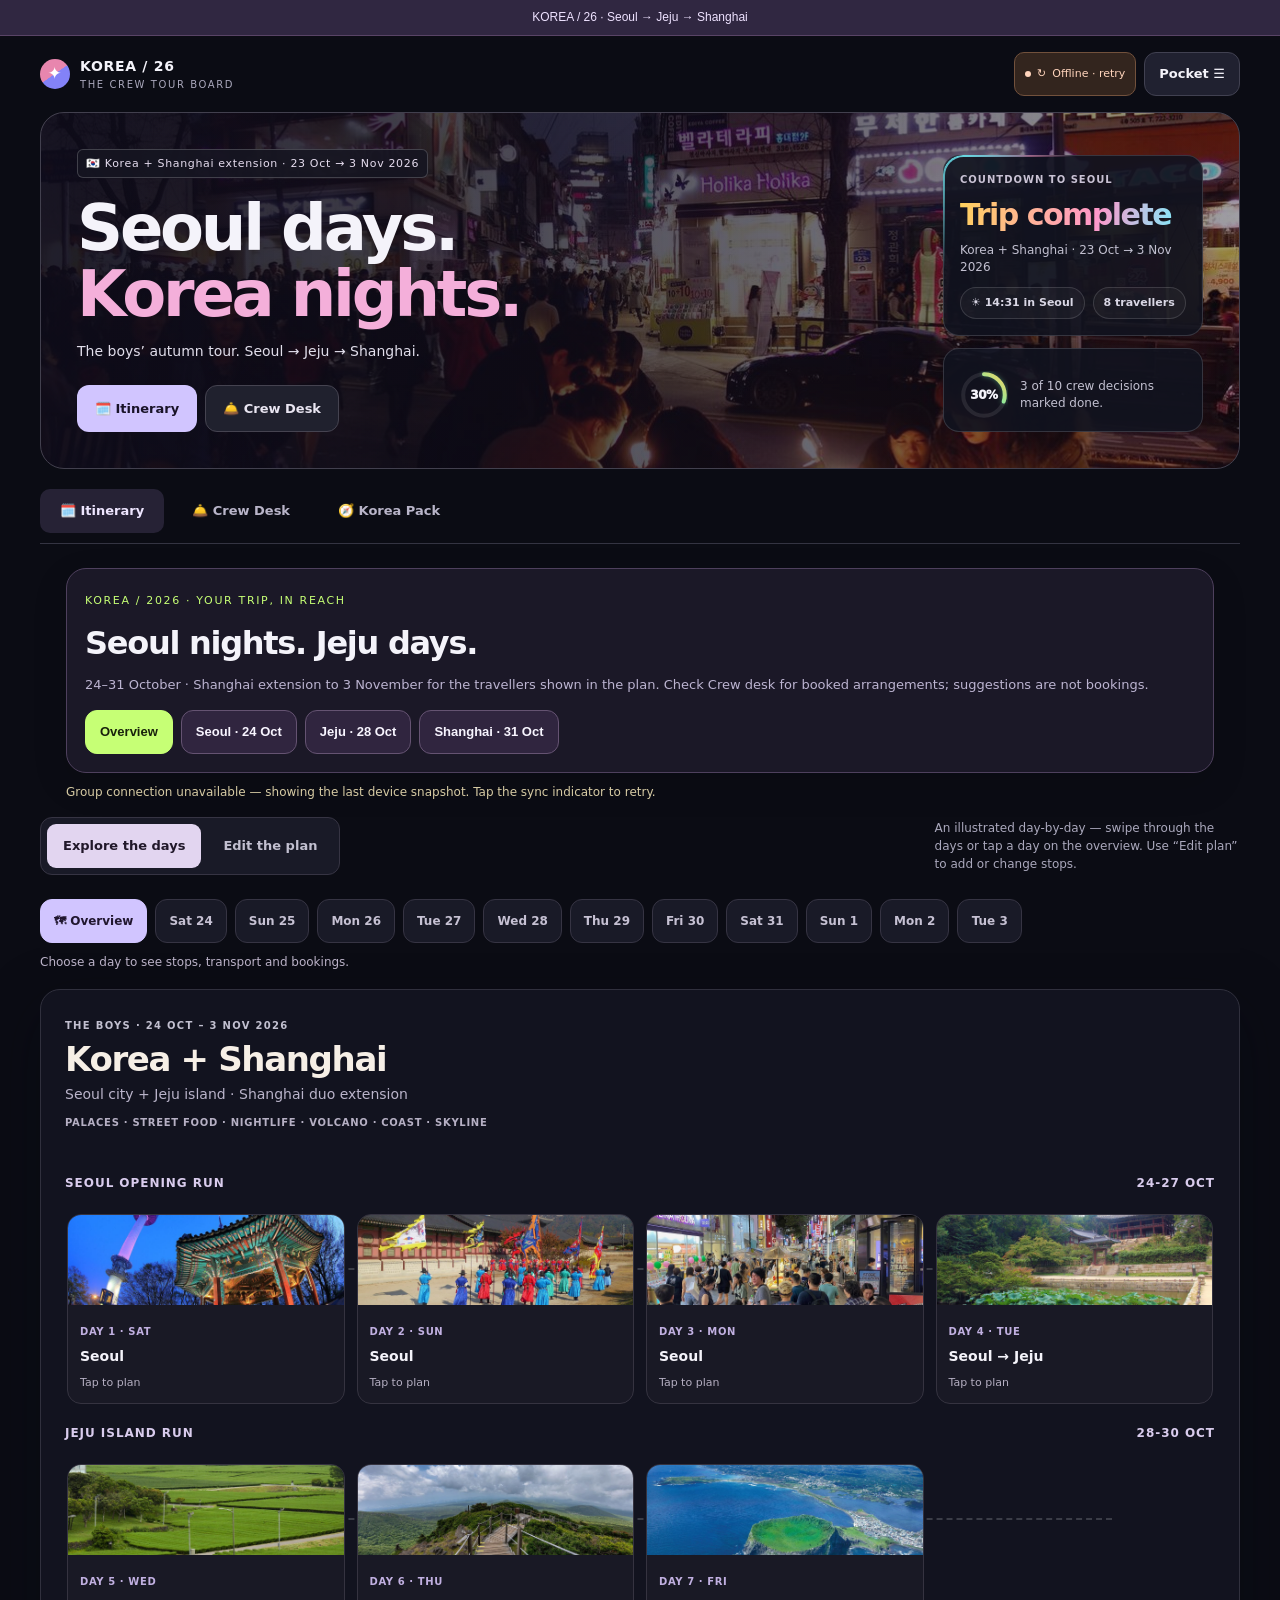
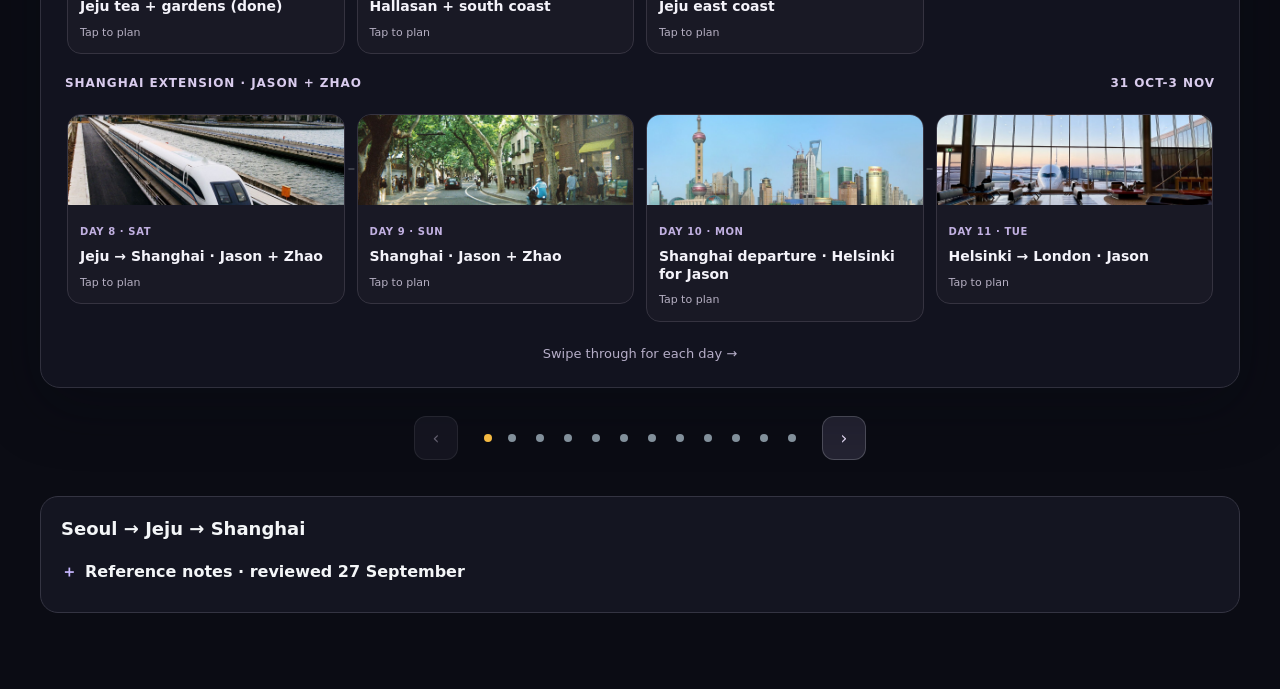
==== commit c630b5df: "Log Wed 28 Oct actuals and move the Jeju east loop to Friday Wednesday became the tangerine tea cafe" ====
--- a/index.html
+++ b/index.html
@@ -1,7 +1,7 @@
 <!DOCTYPE html>
 <html lang="en">
 <head>
-  <meta name="board-release" content="2026-10-21-zhao-refund-4">
+  <meta name="board-release" content="2026-10-28-jeju-actuals-1">
   <meta charset="UTF-8" />
   <meta name="viewport" content="width=device-width, initial-scale=1.0, viewport-fit=cover" />
   <title>Korea After Hours · Crew Trip Board</title>
@@ -1076,7 +1076,7 @@
 
     <main>
 
-      <section id="desk" class="section"><div class="km-filters km-desk-tabs"><button data-km-desk="open" aria-pressed="true">To decide · <span id="kmOpenCount">—</span></button><button data-km-desk="booked" aria-pressed="false">Booked · <span id="kmBookedCount">—</span></button></div>
+      <section id="desk" class="section"><div class="km-filters km-desk-tabs"><button data-km-desk="open" aria-pressed="true">To decide · <span id="kmOpenCount">—</span></button><button data-km-desk="booked" aria-pressed="false">Booked / done · <span id="kmBookedCount">—</span></button></div>
         <div class="layout">
           <div class="panel pad">
             <div class="panel-head" style="padding:0 0 18px; border-bottom:0">
@@ -1085,7 +1085,7 @@
                 <p class="panel-sub">Put your hand up, share options, vote. Where group jobs get owned and decisions get booked.</p>
               </div>
               <div class="pill-row" style="margin:0">
-                <span class="pill done" id="deskDecidedBadge">0 booked</span>
+                <span class="pill done" id="deskDecidedBadge">0 booked / done</span>
                 <span class="pill warn" id="deskOpenBadge">0 open</span>
                 <span class="pill hot" id="deskOptionsBadge">0 options shared</span>
               </div>
@@ -1102,7 +1102,7 @@
           </div>
           <aside class="side-stack">
             <div class="panel pad">
-              <div class="label">✅ Booked</div>
+              <div class="label">✅ Booked & completed</div>
               <p class="panel-sub" style="margin:6px 0 12px">Locked-in decisions — what's feeding the trip.</p>
               <div id="deskBooked"></div>
             </div>
@@ -1308,7 +1308,7 @@
     </div>
   </div>
   <div class="toast" id="toast"></div>
-  <dialog class="km-dialog" id="kmPocket" aria-labelledby="kmPocketTitle"><div class="km-sheet-head"><h2 id="kmPocketTitle">Your trip pocket</h2><button id="kmPocketClose" aria-label="Close pocket">×</button></div><p id="kmOpenDecisions"></p><div class="km-pocket-grid"><button id="kmToday">Open my day<small>Today, or your last day viewed</small></button><button id="kmIdentityButton"><span id="kmIdentity">Choose your name</span><small>Vote as yourself · this device</small></button><button id="kmDecisions">Open decisions<small>Help the crew get booked</small></button><button id="kmBookings">Booked plans<small>Stays, flights and decisions</small></button><button id="kmOffline">Save offline pack<small>Download the itinerary as text</small></button><button id="kmRefresh">Refresh group data<small id="kmPocketStatus">Checking…</small></button></div><p class="km-offline-note">Votes, notes and plans use the existing group sync. Your name, packing ticks, filters and last-viewed day stay on this device. Downloads are snapshots; map links need internet.</p><h3>Latest from the crew</h3><ul id="kmFeed" class="km-pocket-feed"></ul></dialog>
+  <dialog class="km-dialog" id="kmPocket" aria-labelledby="kmPocketTitle"><div class="km-sheet-head"><h2 id="kmPocketTitle">Your trip pocket</h2><button id="kmPocketClose" aria-label="Close pocket">×</button></div><p id="kmOpenDecisions"></p><div class="km-pocket-grid"><button id="kmToday">Open my day<small>Today, or your last day viewed</small></button><button id="kmIdentityButton"><span id="kmIdentity">Choose your name</span><small>Vote as yourself · this device</small></button><button id="kmDecisions">Open decisions<small>Help the crew get booked</small></button><button id="kmBookings">Booked & completed<small>Stays, flights and completed tasks</small></button><button id="kmOffline">Save offline pack<small>Download the itinerary as text</small></button><button id="kmRefresh">Refresh group data<small id="kmPocketStatus">Checking…</small></button></div><p class="km-offline-note">Votes, notes and plans use the existing group sync. Your name, packing ticks, filters and last-viewed day stay on this device. Downloads are snapshots; map links need internet.</p><h3>Latest from the crew</h3><ul id="kmFeed" class="km-pocket-feed"></ul></dialog>
   <dialog class="km-dialog" id="kmTextDialog" aria-labelledby="kmTextTitle"><div class="km-sheet-head"><h2 id="kmTextTitle">Copy your day</h2><button id="kmTextClose" aria-label="Close copy sheet">×</button></div><p>Automatic copying is unavailable in this browser. Select and copy the text below.</p><textarea id="kmCopyText" class="km-copy-text" readonly aria-label="Day plan to copy"></textarea></dialog>
 
   <div id="detailModal" class="dmodal" aria-hidden="true" role="dialog" aria-modal="true" aria-label="Details"><div class="dm-card" id="dmCard"></div></div>
@@ -1418,9 +1418,9 @@
       { id: "d25", iso: "2026-10-25", date: "Sun 25 Oct", city: "Seoul royal core", note: "One-way sweep: Gyeongbokgung → Insadong → Namsan. Bukchon is kept off Sunday because the protected alley closes to tourists that day." },
       { id: "d26", iso: "2026-10-26", date: "Mon 26 Oct", city: "Seoul markets + modern city", note: "Gwangjang → DDP / Cheonggyecheon → Myeongdong → Hongdae. Changdeokgung is closed Mondays." },
       { id: "d27", iso: "2026-10-27", date: "Tue 27 Oct", city: "Old Seoul → Jeju", note: "Changdeokgung + Secret Garden and Bukchon in one compact morning, then bags and the ~21:00 flight from Gimpo." },
-      { id: "d28", iso: "2026-10-28", date: "Wed 28 Oct", city: "Jeju east coast", note: "Conditional east loop: Seopjikoji → Seongsan → optional Manjanggul. Confirm the car collection plan first." },
-      { id: "d29", iso: "2026-10-29", date: "Thu 29 Oct", city: "Hallasan + south coast", note: "Clear-weather mountain day. Start early, then use the south-coast stops only if legs and daylight allow." },
-      { id: "d30", iso: "2026-10-30", date: "Fri 30 Oct", city: "Jeju west coast", note: "West-coast sweep: O’Sulloc → Hyeopjae / Hallim → Aewol → villa → local dinner. Restaurant booking still to confirm." },
+      { id: "d28", iso: "2026-10-28", date: "Wed 28 Oct", city: "Jeju tea + gardens (done)", note: "What we did: tangerine tea café by the driving range in the morning, the chamomile garden, then the O’sulloc Tea Museum in the afternoon. The east loop moved to Fri 30 Oct." },
+      { id: "d29", iso: "2026-10-29", date: "Thu 29 Oct", city: "Hallasan + south coast", note: "Best mountain window left: dry by day, rain from about 18:00 (5–10 mm overnight). Start early, be off the trail by early afternoon, and use the south-coast stops only if legs and daylight allow." },
+      { id: "d30", iso: "2026-10-30", date: "Fri 30 Oct", city: "Jeju east coast", note: "East loop moved from Wed: leave about 09:15 once the overnight drizzle clears, Seongsan → Seopjikoji + lunch → Manjanggul → Sangumburi → villa → dinner. O’sulloc is done, so the west coast is now only a swap-in. Restaurant booking still to confirm." },
       { id: "d31", iso: "2026-10-31", date: "Sat 31 Oct", city: "Jeju → Shanghai · Jason + Zhao", logistics: true, note: "The Korea group splits. Jason and Zhao both fly 9C8570 to Shanghai — confirmed on the same ticket." },
       { id: "d1", iso: "2026-11-01", date: "Sun 1 Nov", city: "Shanghai · Jason + Zhao", note: "One directional city sweep: Wukang Road → Xintiandi → Old City → Bund and Pudong after dark." },
       { id: "d2", iso: "2026-11-02", date: "Mon 2 Nov", city: "Shanghai departure · Helsinki for Jason", logistics: true, note: "A compact Pudong morning, bags collected by 16:00 and a protected PVG buffer for Jason’s 21:00 Finnair departure." },
@@ -1713,11 +1713,11 @@
         const find = (day, test) => p.items.find(it => it.dayId === day && (typeof test === "string" ? it.title === test : test.test(it.title || "")));
         const set = (it, to) => { if (it) Object.assign(it, to); return it; };
         set(find("d24", /first night/i), { title: "Night out · Hongdae drinks", note: "Saturday is a proper night out. Eat near the Airbnb whenever arrivals allow, then Hongdae bars." });
-        set(find("d25", "Jason: colour analysis · Hybrid Rainbow (Jamsil)"), { time: "10:00", note: "Before the sauna (it flushes your face). Men's programme, ₩80k. Then Jamsil to Yongsan ~35 min to join the jjimjilbang." });
+        set(find("d25", "Jason: colour analysis · Hybrid Rainbow (Jamsil)"), { time: "10:00", note: "Before the sauna (it flushes your face). Men's programme, ₩80k. Aquafield Goyang is the recommended bathhouse; agree the meeting time separately." });
         set(find("d25", "Gyeongbokgung Palace"), { optional: true, note: "Optional, only if anyone is up before the jjimjilbang. Closed Tuesdays, so Sunday (or Monday) is the only chance this trip." });
         const jj = find("d26", "Korean bathhouse / jjimjilbang") || find("d25", "Korean bathhouse / jjimjilbang");
-        if (jj) set(jj, { dayId: "d25", time: "12:00", title: "Jjimjilbang day · Dragon Hill Spa (Yongsan)", emoji: "♨️", optional: false, note: "Walk-in, 24 h, ~₩14k. Hongik Univ to Yongsan ~15 min direct. Stay 4–5 h: pools, heat rooms, baked eggs, a scrub if you're brave." });
-        else p.items.push({ id: `mig_v16_d25_${Date.now()}`, dayId: "d25", time: "12:00", title: "Jjimjilbang day · Dragon Hill Spa (Yongsan)", emoji: "♨️", city: "", kind: "activity", note: "Walk-in, 24 h, ~₩14k. Hongik Univ to Yongsan ~15 min direct. Stay 4–5 h." });
+        if (jj) set(jj, { dayId: "d25", time: "11:00", title: "Aquafield Goyang · recommended bathhouse", emoji: "♨️", optional: true, note: "Recommended: Aquafield Goyang, Starfield 4F. Sauna / jjimjil ticket ₩26,000 for up to 6 hours; daily 10:00–22:00. Allow 60–75 min each way by public transport or 25–45 min by taxi from Hongdae (estimates). Existing Sunday 11:00 slot is an optional placeholder, not a booking; agree timing around colour analysis and the home beef dinner. CIMER at Paradise City is an unscheduled backup only, not a Sunday plan: pools + jjimjil ₩60,000 / 6 hours; allow 90–110 min each way by AREX + shuttle. Aquafield outdoor pool is closed; indoor pool access costs extra. Neither option includes a verified head-spa treatment. Checked 21 Oct 2026; recheck facility notices before visiting." });
+        else p.items.push({ id: `mig_v16_d25_${Date.now()}`, dayId: "d25", time: "11:00", title: "Aquafield Goyang · recommended bathhouse", emoji: "♨️", city: "", kind: "activity", optional: true, note: "Recommended: Aquafield Goyang, Starfield 4F. Sauna / jjimjil ticket ₩26,000 for up to 6 hours; daily 10:00–22:00. Allow 60–75 min each way by public transport or 25–45 min by taxi from Hongdae (estimates). Existing Sunday 11:00 slot is an optional placeholder, not a booking; agree timing around colour analysis and the home beef dinner. CIMER at Paradise City is an unscheduled backup only, not a Sunday plan: pools + jjimjil ₩60,000 / 6 hours; allow 90–110 min each way by AREX + shuttle. Aquafield outdoor pool is closed; indoor pool access costs extra. Neither option includes a verified head-spa treatment. Checked 21 Oct 2026; recheck facility notices before visiting." });
         set(find("d25", "Korean fried chicken + beer (chimaek)"), { title: "Chimaek · light night", note: "Fried chicken and a few beers near Hongdae. Easy one before Monday's big night." });
         set(find("d25", "Insadong tea + Ssamziegil"), { dayId: "d27", time: "14:45", note: "Moved to Tuesday: after Gwangjang, before heading back to Hongdae for the bags." });
         set(find("d25", "N Seoul Tower at sunset (Namsan)"), { dayId: "d26", time: "18:50", title: "N Seoul Tower at night (Namsan)", optional: true, note: "Optional only if time allows before the booked 20:00 NANTA show; leave enough time to return to Myeongdong for entry." });
@@ -2811,7 +2811,7 @@
 
       const bookedHolder = document.getElementById("deskBooked");
       if (bookedHolder) {
-        bookedHolder.innerHTML = booked.length ? booked.map(deskBookedCard).join("") : `<div class="micro">Nothing booked yet.</div>`;
+        bookedHolder.innerHTML = booked.length ? booked.map(deskBookedCard).join("") : `<div class="micro">No booked or completed items yet.</div>`;
         bindDeskActions(bookedHolder);
       }
 
@@ -2822,7 +2822,7 @@
       const decidedCount = booked.length;
       const openCount = open.length;
       const optCount = rooms.reduce((s, r) => s + (r.options ? r.options.length : 0), 0);
-      const db = document.getElementById("deskDecidedBadge"); if (db) db.textContent = `${decidedCount} booked`;
+      const db = document.getElementById("deskDecidedBadge"); if (db) db.textContent = `${decidedCount} booked / done`;
       const ob = document.getElementById("deskOpenBadge"); if (ob) ob.textContent = `${openCount} open`;
       const opb = document.getElementById("deskOptionsBadge"); if (opb) opb.textContent = `${optCount} option${optCount === 1 ? "" : "s"} shared`;
       const bds = document.getElementById("boardDeskStatus"); if (bds) bds.textContent = `${openCount} open · ${decidedCount} decided`;
@@ -3187,12 +3187,12 @@
       d28: [
         { icon: "🌋", title: "Seongsan Ilchulbong", lines: ["Allow 60–90 minutes for the summit route and photos; the stair climb is short but steep.", "September–October listed hours are 05:00–19:00, ticket sales to 18:00; closed the first Monday of each month.", "If the group wants the actual sunrise, leave the base before dawn; otherwise 11:00 is a comfortable scenic visit."], link: "https://www.visitjeju.net/en/detail/view?contentsid=CONT_000000000500349", label: "Official Jeju listing" },
         { icon: "🌊", title: "Seopjikoji", lines: ["Do a 60–75 minute coast loop after Seongsan; the lighthouse, reeds and distant crater view are the reason to stop.", "This is exposed coast—carry a wind layer even if Jeju City feels mild.", "Lunch around Seongsan or Seopjikoji before driving north-west."] },
-        { icon: "🕳️", title: "Manjanggul lava tube", lines: ["Reopened 30 May 2026 with new steel decks; 1 km of the tube is open. 09:00–18:00, last entry 17:00, closed the first Wednesday of the month (28 Oct is fine). ₩4,000, free parking.", "Allow 40–60 minutes inside: it's dark, ~11–13 °C and drippy, so bring a warm layer.", "Don't arrive later than ~16:30. If you're running late, swap to Bijarim Forest or the Woljeongri coast."], link: "https://www.visitjeju.net/en/detail/view?contentsid=CONT_000000000500182", label: "Check current Visit Jeju status" }
+        { icon: "🕳️", title: "Manjanggul lava tube", lines: ["Reopened 30 May 2026 with new steel decks; 1 km of the tube is open. 09:00–18:00, last entry 17:00, closed the first Wednesday of the month (Fri 30 Oct is fine). ₩4,000, free parking.", "Allow 40–60 minutes inside: it's dark, ~11–13 °C and drippy, so bring a warm layer.", "Don't arrive later than ~16:30. If you're running late, swap to Bijarim Forest or the Woljeongri coast."], link: "https://www.visitjeju.net/en/detail/view?contentsid=CONT_000000000500182", label: "Check current Visit Jeju status" }
       ],
       d29: [
         { icon: "⛰️", title: "Hallasan trail choice", lines: ["Start around 08:00–08:30. Yeongsil is the strongest scenery-to-effort option; Eorimok is a gentler alternative. Neither reaches Baengnokdam summit.", "October runs on winter cut-offs: on the trail by 12:00, past Witse-oreum by 13:00, leave Witse-oreum by 15:00. Re-check visithalla.jeju.go.kr the week before.", "Reservations are required for Seongpanak and Gwaneumsa summit routes, not the Yeongsil/Eorimok routes—recheck the official trail notice before travel.", "Carry water, lunch, layers, rain shell and offline navigation; turn around if cloud, wind or trail cut-offs deteriorate."], link: "https://www.visitjeju.net/pdf/Official%20Jeju%20Tourism%20Guidebook_en.pdf", label: "Official Jeju guide" },
         { icon: "🪨", title: "South-coast add-ons", lines: ["Jusangjeolli is a compact lookout, not a long hike: budget 30–45 minutes and use it only if the group is off the mountain in good time.", "Cheonjiyeon is the softer final stop; save it for low cloud or tired legs.", "Do not force both after a slow mountain day—sunset and a safe drive beat a checklist."], link: "https://m.visitjeju.net/en/detail/view?contentsid=CNTS_200000000009504", label: "Official Jeju itinerary details" },
-        { icon: "🌧️", title: "Bad-weather Plan B", lines: ["If Hallasan is wet, windy or hidden in cloud: switch to O’Sulloc + Camellia Hill / indoor museum time, then move the west coast day forward.", "Use the released Friday slot for Hallasan if Friday's forecast is materially better.", "Make the mountain call the night before and again at breakfast." ] }
+        { icon: "🌧️", title: "Bad-weather Plan B", lines: ["If Hallasan is wet, windy or hidden in cloud: switch to Manjanggul (indoor) + Camellia Hill, and keep the rest of the east loop for Friday.", "Use the released Friday slot for Hallasan if Friday's forecast is materially better.", "Make the mountain call the night before and again at breakfast." ] }
       ],
       d30: [
         { icon: "🏖️", title: "Hyeopjae / Hallim", lines: ["Pick one anchor: Hyeopjae for the coast and Biyangdo view, or Hallim Park for a longer structured visit.", "Late October is for walking and photographs rather than a beach day; keep a wind layer in the car.", "Parking is easier earlier—arrive before the lunch wave if the forecast is bright."] },
@@ -3221,12 +3221,12 @@
     };
     // Click-in detail pop-outs: trails/walks (researched 27 Sep 2026) and Jason's ready-to-book extras.
     // Itinerary cards whose title matches an entry's `match` open it; extras also list in the Korea Pack.
-    const DETAILS = [{"id":"trail-hallasan","kind":"trail","icon":"🥾","name":"Hallasan · Yeongsil (or Eorimok)","tag":"Thu 29 Oct · neither route reaches the summit, so no reservation needed","stats":[{"k":"Distance","v":"3.7 km one-way from the upper trailhead to Witse-oreum shelter (5.8 km if you park at the lower ticket-office lot); +2.1 km each way to Nambyeok junction. Out-and-back 7.4 km (upper lot) / 11.6 km with Nambyeok"},{"k":"Time","v":"3-3.5 h out-and-back; 5-5.5 h with Nambyeok; 5-6 h if traversing to Eorimok"},{"k":"Difficulty","v":"Moderate. First 1.5 km is the steep bit (stone steps up the Yeongsil-giam cliff, ~300 m gain), then boardwalk across the Seonjakjiwat plateau. No scrambling. Exposed to wind above 1,500 m."},{"k":"Climb","v":"+420 m upper lot to Witse-oreum (1,700 m); +640 m from the lower lot; Nambyeok section is near-flat (1,600-1,700 m) with a short descent then rise"}],"sections":[{"h":"The route","lines":["Trailhead -> forest -> Yeongsil-giam rock pillars (500 columns) and Byeongpung-bawi 'folding-screen' cliff (~1.5 km, best views) -> boardwalk across alpine meadows past Norusaem spring -> Witse-oreum shelter (toilets, water, shelter with limited snack sales). Extension: flat boardwalk east to Nambyeok junction with the summit wall towering above; this is the closest non-reserved point to the summit (no summit access from here).","Start: Yeongsil Rest Area / control post (영실휴게소·영실통제소), 2.5 km up the access road from the Yeongsil ticket office on the 1139 (1100) road","Finish: Witse-oreum shelter (윗세오름 대피소, 1,700 m); or Nambyeok junction (남벽분기점, 1,600 m) under the summit's south wall; return same way or descend Eorimok"]},{"h":"Cut-offs, hours and booking","lines":["Late Oct falls in the WINTER control regime under the current Hallasan notice (visithalla notice seq 1270, dated 2023-12-30, effective 2024-07-01, seasons = Oct-Mar winter / Apr-Sep summer): trailhead entry 05:00-12:00; Witse-oreum control post closes to onward hikers 13:00; must start down from Nambyeok by 14:00 and from Witse-oreum by 15:00. CAUTION: older tables (pre-2024) treated Sep-Oct as spring/autumn with 14:00 entry and 16:00 Witse-oreum descent, and several English blogs still quote those. Plan to the stricter times; confirm on visithalla.jeju.go.kr the week before.","NOT required for Yeongsil, Eorimok or Witse-oreum/Nambyeok. Reservations (visithalla.jeju.go.kr, released on the 1st of the month for the following month, max 4 per booking, no-show bans) apply only to the summit trails Seongpanak and Gwaneumsa.","Fees: Trail free. Parking KRW 1,800 standard car (KRW 1,000 compact) per lot entry; rise to ~KRW 3,000 flagged for 2026."]},{"h":"Be ready for","lines":["Late Oct at 1,700 m is typically 0-8 C with wind chill well below that (Jeju coast 13-19 C); first frosts/light snow possible from late Oct. Bring: windproof shell, insulating mid-layer, hat and gloves, trail shoes with grip (wet volcanic rock), 1.5 L water, packed lunch/snacks, sun cream (exposed plateau), cash/card for parking, power bank. Microspikes only if the forecast shows snow.","On the route: Toilets: ticket office, rest area (trailhead), Witse-oreum shelter. Water: Norusaem spring ~0.5 km before the shelter (seasonal) and taps at the shelter - still carry 1.5 L. Food: shelter sells limited snacks/drinks only (no hot food; cup-noodle sales were withdrawn years ago) - bring lunch. No bins: carry rubbish out. Mobile signal patchy but present at the shelter."]},{"h":"Short version if the group is tired","lines":["Yeongsil to the top of Byeongpung-bawi / Yeongsil-giam viewpoint (~1.5 km, +300 m, 50 min up / 35 down): all of the drama for a quarter of the effort. Or skip altogether and do Eoseungsaengak (1.3 km, 30 min, 5:00-17:00 entry, next to Eorimok) for a Hallasan view."]},{"h":"Watch out for","lines":["Two-car one-way plan (Yeongsil up, Eorimok down) is awkward for 8: both cars must start at Yeongsil (upper lot, before 08:15). After descending to Eorimok, the two drivers walk 1.2 km to the Eorimok-ipgu stop, take bus 240 south (~10 min, every 50-90 min, ~KRW 1,500, T-money or cash) to the Yeongsil ticket office, then walk 2.5 km / 40 min up to the cars - allow 1.5 h to bring the cars round. Alternative: one car parks at Eorimok first, then does two 20-min shuttle runs to Yeongsil (adds ~1 h). Simplest and recommended: everyone does Yeongsil out-and-back (+ Nambyeok for the keen).","The Yeongsil upper lot barriers when full; you then park at the ticket office and the 2.5 km road walk adds 45 min and 220 m before the trail even starts. Be there 08:00-08:15 on the Thursday.","Cut-off clock: with a 08:30 trail start you reach Witse-oreum ~10:30, Nambyeok ~11:30, back at Witse-oreum 12:30, down by ~14:00 - comfortably inside the 13:00/14:00/15:00 gates. Any later than a 10:00 start and Nambyeok is out.","Fog and cloud sit on the 1100 road and plateau most mornings; the pillars are often in cloud until 10:00. Check the Hallasan webcam/forecast (mountain-forecast 1950 m) the night before.","Jusangjeolli at 14:00 is unrealistic if you add Nambyeok - move it to 15:00-15:30 and Cheonjiyeon to 16:30 (open to 22:00).","Toilets at the shelter are basic; last flush toilets are at the trailhead."]}],"links":[{"label":"Official page ↗","url":"https://www.jeju.go.kr/hallasan/eng/index.htm"},{"label":"Live trail status ↗","url":"https://visithalla.jeju.go.kr/"},{"label":"Map ↗","url":"https://www.google.com/maps/search/?api=1&query=%ED%95%9C%EB%9D%BC%EC%82%B0+%EC%98%81%EC%8B%A4%ED%83%90%EB%B0%A9%EB%A1%9C"}],"checked":"2026-09-27","match":"hallasan","pick":"Yeongsil out-and-back from the upper car park, 08:00–08:30 start. A two-car one-way traverse is awkward for 8 (bus + a 2.5 km road walk for the drivers).","variants":[{"name":"Yeongsil (our pick)","meta":"3.7 km one-way from the upper trailhead to Witse-oreum shelter (5.8 km if you park at the lower ticket-office lot); +2.1 km each way to Nambyeok junction. Out-and-back 7.4 km (upper lot) / 11.6 km with Nambyeok · 3-3.5 h out-and-back; 5-5.5 h with Nambyeok; 5-6 h if traversing to Eorimok","detail":"Trailhead -> forest -> Yeongsil-giam rock pillars (500 columns) and Byeongpung-bawi 'folding-screen' cliff (~1.5 km, best views) -> boardwalk across alpine meadows past Norusaem spring -> Witse-oreum shelter (toilets, water, shelter with limited snack sales). Extension: flat boardwalk east to Nambyeok junction with the summit wall towering above; this is the closest non-reserved point to the summit (no summit access from here)."},{"name":"Eorimok (gentler grade, bigger car park)","meta":"4.7 km one-way to Witse-oreum (6.8 km if you include the extension to Nambyeok); 9.4 km out-and-back · 3.5-4 h out-and-back","detail":"Visitor centre -> Eorimok valley bridge -> forest ascent -> Sajebi-dongsan (spring, 1,423 m) -> Manse-dongsan boardwalk (1,606 m, big summit views) -> Witse-oreum shelter"}]},{"id":"trail-seongsan-ilchulbong","kind":"trail","icon":"🥾","name":"Seongsan Ilchulbong (Sunrise Peak) crater-rim climb","tag":"East coast, Seongsan-eup, UNESCO tuff cone","stats":[{"k":"Distance","v":"~0.6 km one-way to the rim viewing deck (1.2-1.5 km round trip); free coastal loop to Umutgae cove ~1 km extra"},{"k":"Time","v":"45-75 min incl. photos"},{"k":"Difficulty","v":"Easy-moderate: relentless steps, handrails throughout, no exposure; slippery when wet"},{"k":"Climb","v":"+182 m (sea level to rim), almost entirely on steps"}],"sections":[{"h":"The route","lines":["Ticket gate -> paved ramp -> stone/wood stairs up the west flank -> rim deck -> descent stairs back to the plaza. Optional: free path to Umutgae coast for the haenyeo diving show (13:30 and 15:00, weather permitting) and the view of the cone from sea level.","Start: Ticket gate behind the main car park","Finish: Rim observation deck overlooking the 600 m crater; return by the descent stairs"]},{"h":"Cut-offs, hours and booking","lines":["Mar-Oct open 05:00-19:00, ticket sales 05:00-18:00 (expanded hours effective 2025-03-01). Closed first Monday of each month (5 Oct 2026, not relevant). Rim closes in strong wind/typhoon warnings.","None","Fees: KRW 5,000 adult (card OK); parking free"]},{"h":"Be ready for","lines":["Windproof layer (rim is exposed), water, sun hat; steps are fine in trainers","On the route: Toilets, cafes, convenience store and souvenir stalls at the base; none on the rim"]},{"h":"Short version if the group is tired","lines":["Free coastal path + viewing platform at the base (~30 min) - you see the cone in profile without the steps"]},{"h":"Watch out for","lines":["Sunrise on 28 Oct is 06:46 - a 09:30 arrival is a normal daytime climb; if anyone wants sunrise the gate opens 05:00 and the villa is 65-75 min away.","Weekday 09:30 is quiet; Chinese/Korean coach groups build from 10:30.","Jeju residents free; foreigners pay full - carry cards."]}],"links":[{"label":"Official page ↗","url":"https://www.visitjeju.net/en/detail/view?contentsid=CONT_000000000500349"},{"label":"Live trail status ↗","url":"https://www.visitjeju.net/en/detail/view?contentsid=CONT_000000000500349"},{"label":"Map ↗","url":"https://www.google.com/maps/search/?api=1&query=%EC%84%B1%EC%82%B0%EC%9D%BC%EC%B6%9C%EB%B4%89"}],"checked":"2026-09-27","match":"seongsan"},{"id":"trail-seopjikoji","kind":"trail","icon":"🥾","name":"Seopjikoji coastal walk","tag":"East coast headland south of Seongsan, Sinyang-ri","stats":[{"k":"Distance","v":"1 km each way car park to the Glass House (Yumin Art Nouveau Collection / Ando Tadao buildings); 2.5-3 km loop with the lighthouse hill"},{"k":"Time","v":"60-90 min with photo stops"},{"k":"Difficulty","v":"Easy; paved/gravel path along low cliffs, one stair climb to the lighthouse; very windy"},{"k":"Climb","v":"~40 m (lighthouse hill, Bulgeun-oreum, short stair climb)"}],"sections":[{"h":"The route","lines":["Car park -> grass headland with Seongsan Ilchulbong views across the bay -> Bangdubawi rock and lighthouse hill -> Glass House cafe (Mint) and Yumin museum -> back along the same path","Start: Seopjikoji car park","Finish: Glass House / Genius Loci (Yumin Art Nouveau Collection, paid museum) and Bangdubawi lighthouse; return same way"]},{"h":"Cut-offs, hours and booking","lines":["Open access 24 h; Yumin Art Nouveau Collection 09:00-18:00 (closed Tuesdays - check), Glass House cafe daytime","None","Fees: Walk free; parking KRW 1,000/30 min then 500/15 min, max KRW 3,000; Yumin museum ~KRW 12,000 (optional)"]},{"h":"Be ready for","lines":["Windbreaker, sunglasses; it is one of the windiest spots on the island","On the route: Toilets at car park and Glass House; cafe at Glass House; horse rides and snack stalls at the start"]},{"h":"Short version if the group is tired","lines":["Walk to the first headland viewpoint (400 m) and back: 20 min"]},{"h":"Watch out for","lines":["Lunch at 13:30: the Glass House cafe is drinks/light food; for a proper lunch use Seongsan-ri (10 min back) - many haemul-ttukbaegi and jeonbok places with lots.","Parking meter is pay-on-exit; keep coins/card."]}],"links":[{"label":"Official page ↗","url":"https://www.visitjeju.net/en/detail/view?contentsid=CONT_000000000500485"},{"label":"Live trail status ↗","url":"https://www.visitjeju.net/en/detail/view?contentsid=CNTS_000000000022158"},{"label":"Map ↗","url":"https://www.google.com/maps/search/?api=1&query=%EC%84%AD%EC%A7%80%EC%BD%94%EC%A7%80"}],"checked":"2026-09-27","match":"seopjikoji"},{"id":"trail-manjanggul","kind":"trail","icon":"🥾","name":"Manjanggul Lava Tube - walk inside the tube","tag":"NE Jeju, Gujwa-eup (Gimnyeong)","stats":[{"k":"Distance","v":"1 km one-way inside the tube to the 7.6 m lava column (2 km round trip); ~100 steps down at the entrance"},{"k":"Time","v":"40-60 min"},{"k":"Difficulty","v":"Easy; new stainless-steel decks (2026) replace the uneven wet rock walk, but it is dark, ~11-13 C and drippy"},{"k":"Climb","v":"Minimal; entrance stairs ~20 m"}],"sections":[{"h":"The route","lines":["Ticket booth -> stairs down -> lit walkway past lava stalactites, flow lines, 'turtle rock' (Jeju-shaped) -> lava column -> return same way","Start: Entrance 2 (the only public entrance), 100 m from the ticket booth","Finish: Lava column at the 1 km turnaround (rest of the 7.4 km tube closed for conservation)"]},{"h":"Cut-offs, hours and booking","lines":["09:00-18:00, LAST ENTRY 17:00; closed first Wednesday of each month (7 Oct 2026, n/a). Reopened 30 May 2026 after 2 yr 5 mo closure.","None (no timed entry announced as of Sep 2026)","Fees: KRW 4,000 adult; parking free"]},{"h":"Be ready for","lines":["Light jacket, closed grippy shoes; phone torch not needed (lit) but handy for photos","On the route: Toilets, small visitor centre and shop at the entrance; nothing inside"]},{"h":"Short version if the group is tired","lines":["Go to the 'turtle rock' ~500 m in and turn round (25 min)"]},{"h":"Watch out for","lines":["Ticket booth closes at 17:00 sharp; a 15:30 arrival from Seopjikoji (25-30 min drive) is fine.","Post-reopening popularity: weekends see queues; weekday mid-afternoon is calm.","Floor is wet even on the new decks; not for slick-soled shoes."]}],"links":[{"label":"Official page ↗","url":"https://www.visitjeju.net/en/detail/view?contentsid=CONT_000000000500307"},{"label":"Live trail status ↗","url":"https://english.visitkorea.or.kr/svc/whereToGo/locIntrdn/rgnContentsView.do?vcontsId=111165"},{"label":"Map ↗","url":"https://www.google.com/maps/search/?api=1&query=%EB%A7%8C%EC%9E%A5%EA%B5%B4"}],"checked":"2026-09-27","match":"manjanggul"},{"id":"trail-jusangjeolli","kind":"trail","icon":"🥾","name":"Daepo Jusangjeolli Cliff boardwalk","tag":"Jungmun/Daepo, south coast","stats":[{"k":"Distance","v":"~0.5 km loop of boardwalk and viewing decks"},{"k":"Time","v":"20-40 min"},{"k":"Difficulty","v":"Easy; wheelchair-accessible main deck"},{"k":"Climb","v":"~15 m of steps between decks"}],"sections":[{"h":"The route","lines":["Gate -> upper deck -> lower cliff-edge deck over the hexagonal basalt columns -> loop back through the garden","Start: Ticket gate by the car park","Finish: Same"]},{"h":"Cut-offs, hours and booking","lines":["09:00-17:30 (VisitJeju) or 09:00-18:00 last entry 17:40 (KTO) - be in by 16:30","None","Fees: KRW 2,000 adult; parking KRW 2,000 standard car"]},{"h":"Be ready for","lines":["Nothing special; spray on windy days","On the route: Toilets, cafe and stalls at the gate"]},{"h":"Short version if the group is tired","lines":["It already is the short version"]},{"h":"Watch out for","lines":["Best light is afternoon (west-facing decks) - your 14:00-15:30 slot is right."]}],"links":[{"label":"Official page ↗","url":"https://www.visitjeju.net/en/detail/view?contentsid=CONT_000000000500424"},{"label":"Live trail status ↗","url":"https://www.visitjeju.net/en/detail/view?contentsid=CONT_000000000500424"},{"label":"Map ↗","url":"https://www.google.com/maps/search/?api=1&query=%EB%8C%80%ED%8F%AC%EC%A3%BC%EC%83%81%EC%A0%88%EB%A6%AC"}],"checked":"2026-09-27","match":"jusangjeolli"},{"id":"trail-cheonjiyeon-jeongbang","kind":"trail","icon":"🥾","name":"Cheonjiyeon Falls walk (+ Jeongbang Falls option)","tag":"Seogwipo city, harbour side","stats":[{"k":"Distance","v":"Cheonjiyeon: 0.5 km each way on a flat paved path (1 km round trip). Jeongbang: 2.2 km east by car; ~130 steps down to the sea-level shore"},{"k":"Time","v":"Cheonjiyeon 30-45 min; Jeongbang 30-45 min"},{"k":"Difficulty","v":"Cheonjiyeon easy/accessible; Jeongbang easy but steep, slippery steps and a boulder beach"},{"k":"Climb","v":"Cheonjiyeon negligible; Jeongbang ~25 m of stairs"}],"sections":[{"h":"The route","lines":["Cheonjiyeon: gate -> lit path through subtropical forest along the stream -> viewing area at the fall -> return. Jeongbang: gate -> stairs -> shore -> return.","Start: Cheonjiyeon ticket gate by the car park / Jeongbang ticket gate on Chilsimni-ro","Finish: 22 m Cheonjiyeon fall pool / Jeongbang 23 m fall dropping straight into the sea"]},{"h":"Cut-offs, hours and booking","lines":["Cheonjiyeon 09:00-22:00, last entry 21:20 (night-lit). Jeongbang ~09:00-18:00, last entry ~17:20 (unverified - check eticket.seogwipo.go.kr).","None","Fees: KRW 2,000 each (adult); Cheonjiyeon parking free 24 h; Jeongbang parking reported KRW 1,000/hr (some sources say free)"]},{"h":"Be ready for","lines":["Nothing special; trainers for Jeongbang's wet steps","On the route: Toilets and cafe at both gates; Cheonjiyeon has a night-market feel with stalls"]},{"h":"Short version if the group is tired","lines":["Cheonjiyeon is already short; drop Jeongbang if time is tight (or do Jeongbang instead - it is the more dramatic fall)"]},{"h":"Watch out for","lines":["Cheonjiyeon's late hours make it the natural post-hike/pre-dinner stop; it pairs with Seogwipo Olle Market (5 min drive) for the Thursday evening if you skip Jungmun.","Jeongbang steps close in heavy rain/swell."]}],"links":[{"label":"Official page ↗","url":"https://www.visitjeju.net/en/detail/view?contentsid=CONT_000000000500618"},{"label":"Live trail status ↗","url":"https://eticket.seogwipo.go.kr/contents?bmcode=cheonjiyeon"},{"label":"Map ↗","url":"https://www.google.com/maps/search/?api=1&query=%EC%B2%9C%EC%A7%80%EC%97%B0%ED%8F%AD%ED%8F%AC"}],"checked":"2026-09-27","match":"cheonjiyeon"},{"id":"trail-hallim-park","kind":"trail","icon":"🥾","name":"Hallim Park garden loop (Hyeopjae & Ssangyong caves)","tag":"Hallim, NW coast, opposite Hyeopjae Beach","stats":[{"k":"Distance","v":"~2.5-3 km signed one-way loop through 9 themed gardens"},{"k":"Time","v":"1.5-2.5 h (2 h is comfortable for a group)"},{"k":"Difficulty","v":"Easy; paved paths; caves are cool and can be wet underfoot"},{"k":"Climb","v":"Flat; short stairs into the two lava/limestone caves"}],"sections":[{"h":"The route","lines":["Subtropical greenhouse -> palm avenue -> Hyeopjae cave -> Ssangyong cave -> bonsai and stone garden -> folk village -> bird garden -> lotus pond and small waterfall -> exit","Start: Main gate, Hallim-ro 300","Finish: Same (loop)"]},{"h":"Cut-offs, hours and booking","lines":["Sep-Oct 09:00-18:30, last entry 17:30; closing can move earlier with sunset","None (online tickets via Trazy/Klook skip the queue)","Fees: KRW 12,000 adult (2025 price; some 2026 listings say 15,000); parking free"]},{"h":"Be ready for","lines":["Light layer for the caves; umbrella if showery","On the route: Toilets throughout, cafe and restaurant in the folk-village section, shop"]},{"h":"Short version if the group is tired","lines":["Greenhouse -> palm avenue -> Hyeopjae cave -> exit via the short-cut gate: ~45 min"]},{"h":"Watch out for","lines":["Hyeopjae Beach is a 5-10 min walk across the road - leave the cars at Hallim Park.","It is a manicured garden, not a hike; if the group prefers coast, the Hyeopjae-Geumneung beach walk (1.5 km) is free."]}],"links":[{"label":"Official page ↗","url":"https://www.hallimpark.com/"},{"label":"Live trail status ↗","url":"https://www.hallimpark.com/"},{"label":"Map ↗","url":"https://www.google.com/maps/search/?api=1&query=%ED%95%9C%EB%A6%BC%EA%B3%B5%EC%9B%90"}],"checked":"2026-09-27","match":"hallim|hyeopjae"},{"id":"trail-namsan-n-seoul-tower","kind":"trail","icon":"🥾","name":"Namsan to N Seoul Tower (sunset)","tag":"Seoul, Namsan Park; start Myeongdong","stats":[{"k":"Distance","v":"Walk: ~2.5 km from Myeongdong Stn (exit 3/4) via the cable-car base, Samsoon stairs and the Seoul City Wall path to the summit plaza"},{"k":"Time","v":"2-3 h incl. sunset and blue hour"},{"k":"Difficulty","v":"Easy-moderate: stairs at the start, then a paved, lit, benched path; no navigation issues"},{"k":"Climb","v":"+~230 m (Myeongdong ~40 m to summit plaza ~262 m)"}],"sections":[{"h":"The route","lines":["Stairs + fortress-wall path facing the tower the whole way; summit plaza has free 360-degree terraces. Descend the road path (Namsan Bukcheuk Sunhwan-ro) toward Dongguk/Chungmuro or take bus 01B down.","Start: Myeongdong Station exit 3 -> Namsan cable car lower station (Hoehyeon) -> Samsoon-i stairs -> Seoul City Wall path; alternative start Chungmuro Stn exit 2 via the road path for a gentler grade","Finish: N Seoul Tower plaza (locks of love terraces, free viewpoints); optional observatory KRW 29,000 (skip - outdoor views suffice)"]},{"h":"Cut-offs, hours and booking","lines":["Park open 24 h. Cable car 10:00-23:00 (KRW 15,000 return / 12,000 single, on-site sales only, long queues at sunset). Buses 01A/01B 06:30-23:00, KRW 1,500-ish, T-money/credit tap only (no cash). Tower observatory 10:00-22:30/23:00.","None for the walk; observatory tickets online optional","Fees: Walk free"]},{"h":"Be ready for","lines":["Layer for the summit wind (late Oct evenings ~8-12 C), torch not needed (path lit), T-money card for the bus down","On the route: Toilets and cafes at the cable-car base and summit plaza; convenience store at the top; water fountains on the path"]},{"h":"Short version if the group is tired","lines":["Bus 01A/01B or cable car up, walk 20 min down the road path to the library/Hoehyeon"]},{"h":"Watch out for","lines":["Sunset 25 Oct 2026 is 17:44 (civil dusk 18:09); start walking from Myeongdong by 16:30 to be on the terraces 17:15 for golden hour, stay for the 18:00-18:30 city lights.","The cable car queue at sunset can be 45-60 min - walk up, and either walk or bus down.","Buses are card-only; foreign contactless cards now work on Seoul buses/subway (2025+) but a T-money from a convenience store is the reliable option."]}],"links":[{"label":"Official page ↗","url":"https://english.visitseoul.net/attractions/N-Seoul-Tower/ENP000276"},{"label":"Live trail status ↗","url":"https://www.seoultower.co.kr/"},{"label":"Map ↗","url":"https://www.google.com/maps/search/?api=1&query=N+Seoul+Tower"}],"checked":"2026-09-27","match":"n seoul tower|namsan"},{"id":"trail-cheonggyecheon","kind":"trail","icon":"🥾","name":"Cheonggyecheon stream walk","tag":"Central Seoul, Cheonggye Plaza (Gwanghwamun) east to Dongdaemun","stats":[{"k":"Distance","v":"3 km Cheonggye Plaza to Dongdaemun Design Plaza (full stream is 11 km to the Han)"},{"k":"Time","v":"1-1.5 h at a stroll; 45 min brisk"},{"k":"Difficulty","v":"Easy; paved, lit, below street level under 22 bridges; stepping-stone crossings"},{"k":"Climb","v":"Flat (sunken channel, ramps/stairs at each bridge)"}],"sections":[{"h":"The route","lines":["Plaza waterfall -> Gwangtonggyo -> Supyogyo -> Gwangjang Market bridge -> Ogansugyo -> DDP; mural 'Banchado of King Jeongjo' and the wishing wall en route","Start: Cheonggye Plaza (Gwanghwamun Stn exit 5 / Jonggak)","Finish: Dongdaemun Design Plaza (DDP) or bail out at any bridge; Gwangjang Market is a 5-min detour at Jongno 5-ga"]},{"h":"Cut-offs, hours and booking","lines":["Open 24 h; lit until late; closes only in flood warnings","None","Fees: Free"]},{"h":"Be ready for","lines":["Nothing; good in the evening after Namsan or as a morning warm-up","On the route: Public toilets at street level every few bridges; cafes above; Gwangjang Market food"]},{"h":"Short version if the group is tired","lines":["Plaza to Gwangjang Market (1.5 km, 25 min) then eat"]},{"h":"Watch out for","lines":["Late-Oct: possible Seoul Lantern Festival installations along the stream (typically Nov) - check visitseoul.net.","Wind-tunnel effect in the channel on cold days."]}],"links":[{"label":"Official page ↗","url":"https://english.visitseoul.net/walking-tour/Cheonggyecheon-1/ENN000636"},{"label":"Live trail status ↗","url":"https://english.visitseoul.net/walking-tour/Cheonggyecheon-1/ENN000636"},{"label":"Map ↗","url":"https://www.google.com/maps/search/?api=1&query=Cheonggye+Plaza"}],"checked":"2026-09-27","match":"cheonggyecheon"},{"id":"trail-bukchon-hanok","kind":"trail","icon":"🥾","name":"Bukchon Hanok Village walk","tag":"Seoul, Jongno-gu, between Gyeongbokgung and Changdeokgung (Anguk Stn exit 2/3)","stats":[{"k":"Distance","v":"2-3 km wander; the 'Bukchon 8 views' route is ~2.5 km"},{"k":"Time","v":"1-1.5 h"},{"k":"Difficulty","v":"Easy; steep-ish lanes; quiet-voice etiquette"},{"k":"Climb","v":"~60 m of hill lanes"}],"sections":[{"h":"The route","lines":["Anguk -> Gyedong-gil -> Bukchon-ro 11-gil (the RED ZONE photo alley with the Namsan view) -> Gahoe-dong lanes -> Samcheong-dong","Start: Anguk Station exit 2 -> Bukchon Tourist Information Centre (09:00-18:00, closed Sundays)","Finish: Samcheong-dong cafes (west) or Changdeokgung gate (east)"]},{"h":"Cut-offs, hours and booking","lines":["RED ZONE (Bukchon-ro 11-gil, ~34,000 m2): tourist access ONLY 10:00-17:00; entering 17:00-10:00 for sightseeing = KRW 100,000 fine (guidance from 1 Nov 2024, enforced since 1 Mar 2025). Orange/yellow zones: no hour limits, intensive guidance/monitoring. Chartered-bus ban on Bukchon-ro / Bukchon-ro 5-gil / Changdeokgung 1-gil enforced from 1 Jan 2026 (irrelevant to walkers). Sunday: the Seoul notice calls Sunday a 'rest day' for the alleys - a request, not a fine - so plan Bukchon for Sat 24 or Mon 26 Oct, not Sun 25.","None","Fees: Free"]},{"h":"Be ready for","lines":["Nothing; keep voices down, no drones, no tripods in lanes","On the route: Toilets at the information centre and Bukchon Cultural Centre; cafes everywhere in Samcheong-dong"]},{"h":"Short version if the group is tired","lines":["Anguk -> Bukchon-ro 11-gil viewpoint -> back: 30 min"]},{"h":"Watch out for","lines":["Pair Bukchon with Changdeokgung (adjacent) - but Changdeokgung is CLOSED Mondays, so Sat 24 Oct is the day that works for both.","Red-zone patrol staff in red vests will move you on at 17:00; the rule is real and fined.","Sunday 'rest day' is guidance only, but the information centre is shut and locals are visibly less tolerant - avoid."]}],"links":[{"label":"Official page ↗","url":"https://english.visitseoul.net/attractions/Bukchon-Hanok-Village/ENP000261"},{"label":"Live trail status ↗","url":"https://english.seoul.go.kr/notice-on-restrictions-for-tourist-visits-to-bukchon-special-management-area-effective-from-november-2024/"},{"label":"Map ↗","url":"https://www.google.com/maps/search/?api=1&query=Bukchon-ro+11-gil"}],"checked":"2026-09-27","match":"bukchon"},{"id":"trail-changdeokgung-secret-garden","kind":"trail","icon":"🥾","name":"Changdeokgung Palace + Secret Garden (Huwon) guided tour","tag":"Seoul, Jongno-gu; Anguk Stn exit 3, 5 min","stats":[{"k":"Distance","v":"Palace ~1.5 km self-guided; Huwon tour ~2 km loop"},{"k":"Time","v":"Palace 60 min + Huwon tour 70-90 min = 2.5 h"},{"k":"Difficulty","v":"Easy; unpaved garden paths, some steps; you must stay with the guide"},{"k":"Climb","v":"Gentle hills in the garden (~40 m)"}],"sections":[{"h":"The route","lines":["Injeongjeon throne hall -> Huijeongdang/Daejojeon -> Nakseonjae -> Huwon: Buyongji pond and Juhamnu pavilion -> Aeryeonji -> Yeongyeongdang -> Ongnyucheon stream -> return","Start: Donhwamun main gate -> ticket office; Huwon tours depart from the garden gate inside the palace (be there 10 min early)","Finish: Back at the garden gate; exit via Donhwamun or the east gate toward Changgyeonggung"]},{"h":"Cut-offs, hours and booking","lines":["Closed MONDAYS (26 Oct 2026 is a Monday - do not plan it then). Palace Feb-May & Sep-Oct 09:00-18:00 (last entry 17:00). English Huwon tours Mar-Nov: 10:30, 11:30, 14:30, 15:30 (15:30 not run Dec-Jan). Korean tours hourly; Japanese/Chinese also.","Huwon is GUIDED-TOUR ONLY. 100 places per slot: 50 sold online, 50 on the day at the ticket office from 09:00 (first come). Online release: 10:00 KST exactly 6 days before the date, on sale until the day before, prepaid; English slots and late-Oct foliage dates sell out within minutes. For Sat 24 Oct the release is Sun 18 Oct 10:00 KST (= 02:00 UK Sun). Booking site: royal.khs.go.kr (Korea Heritage Service royal palaces, English version available); select the language slot - entry is by language group. Per-booking cap is typically a handful of tickets, so split the 8 across 2-3 accounts or mix online + walk-up. Bring passport/ID matching the booking name.","Fees: Palace KRW 3,000 + Huwon KRW 5,000 (adult), separate tickets; hanbok wearers free for the palace only"]},{"h":"Be ready for","lines":["Walking shoes (unpaved), layer; no food on the tour","On the route: Toilets and cafe near the ticket office; none inside the garden"]},{"h":"Short version if the group is tired","lines":["Palace only (no tour, 45-60 min) - or the 'Moonlight Tour' if it runs in Oct (separate ticket, usually sold out)"]},{"h":"Watch out for","lines":["Late October is peak foliage in Huwon - the single hardest Seoul ticket of your dates; set an alarm for the 6-days-ahead 10:00 KST drop and have a walk-up plan (queue at 08:30 for the 09:00 same-day sales).","If the online drop fails, Korean-language tours are easier to get and the garden is the point; audio in English is not provided, so pair it with a guidebook.","Gyeongbokgung (closed Tue) and Changdeokgung (closed Mon) never close on the same day - use that to sequence Seoul days."]}],"links":[{"label":"Official page ↗","url":"https://royal.khs.go.kr/cdg"},{"label":"Live trail status ↗","url":"https://royal.khs.go.kr/ROYAL/contents/R601000000.do?schGroupCode=cdg"},{"label":"Map ↗","url":"https://www.google.com/maps/search/?api=1&query=Changdeokgung+Palace"}],"checked":"2026-09-27","match":"changdeokgung|secret garden"},{"id":"x-health","kind":"extra","icon":"🩺","name":"Full health check + blood tests (parked)","tag":"Parked · needs dry days · do it at home or on a quieter trip","summary":"PARKED, not on this trip's plan. Korea's executive health check is excellent value, but clinics want at least 24 h (ideally 3 days) without alcohol before the bloods, and with drinks on Saturday, Sunday and Monday nights there's no dry window. Kept here for reference.","stats":[{"k":"Status","v":"Parked: needs dry days"},{"k":"Cost","v":"≈ ₩460–500k (A$495–538)"},{"k":"Time","v":"~3 h"},{"k":"English","v":"Foreigner centre · English report"}],"pick":"Not booked. If you ever do it: KMI Gwanghwamun, Standard package (72 tests), afternoon session (arrive 11:00–13:00), via Creatrip with an English report. Plan 2–3 dry days before it, and pick the non-sedated stomach X-ray if you want a drink that evening.","sections":[{"h":"Why it's parked","lines":["Clinics ask for no alcohol for at least 24 h, and many say 3 days, before the bloods. Drinking pushes up liver enzymes (GGT/ALT), triglycerides and glucose, so a result after a night out is close to useless.","The plan now has drinks on Saturday, light drinks on Sunday and a big Monday night, so there's no dry window in Seoul."]},{"h":"🇬🇧 English access","lines":["Gwanghwamun is KMI's most foreigner-friendly branch: a dedicated facility for foreign nationals with multilingual staff.","Booking and pre-visit questions in English via Creatrip (WhatsApp/LINE) or kmiglobal@kmi.or.kr. Put \"English report + English-speaking staff on the day\" in the booking note and keep the written reply.","Report language: select English when you book. It cannot be changed easily after results are issued.","Doctor's consult on the day: English is advertised but not independently confirmed. Ask for it in the same email.","Stuck on language anywhere: call 1330 (Korea Travel Hotline, 24 h, free). They interpret English on a three-way call with the clinic, taxi driver or pharmacy."]},{"h":"What the Standard package covers","lines":["Body composition, blood pressure, vision and hearing, ECG, lung function, chest X-ray.","Full blood panel: CBC, liver, kidney, pancreas, lipids, glucose/HbA1c, thyroid, hepatitis, tumour markers incl. PSA. Plus urinalysis.","Abdominal ultrasound, DEXA bone density, and a sedated gastroscopy (or stomach imaging instead).","Signature (₩1.0m) adds colon screening, prostate ultrasound and two CT/MRI picks. Pre-select imaging because the scanners have daily caps."]},{"h":"Prep","lines":["No food AND no water for 8 hours before you arrive. For an 11:30 arrival that's from 03:30, so in practice: a normal Sunday dinner, then no breakfast. The day before, skip coffee, dairy, gum and coloured drinks.","Bring your passport (mandatory) and a card for the balance. Loose clothes.","Bring an English list of any medications, allergies and past surgery (a UK GP summary printout is ideal); the intake questionnaire is easier with it.","A colonoscopy is NOT possible on this trip: it needs a 7-day prep kit and laxatives."]},{"h":"Results","lines":["Urgent findings are flagged on the day. The full report is emailed 10–15 days later in the language you choose at booking (English / Chinese / Japanese), so you'll be back in London. Ask for imaging CDs before you leave."]},{"h":"Moment's-notice fallback (blood panel only)","lines":["No full package is walk-in. For bloods only, an English-speaking internal-medicine clinic in Apgujeong does a fasting panel with results in 1–2 days: VEI Clinic (WhatsApp +82 10 5700 7597) or Apgujeong Hana Clinic. Both are closed on Sundays.","Ask VEI now for a written quote on CBC, CMP, lipids, HbA1c, thyroid, vitamin D, ferritin, B12 and PSA."]}],"options":[{"name":"KMI Gwanghwamun · Standard (pick)","price":"₩500,000 (≈ ₩460k via Creatrip)","where":"149 Sejong-daero · Gwanghwamun Stn exit 6","when":"Mon–Fri 07:00–16:00 · Wed/Sat half days · Sun closed","book":{"label":"Book on Creatrip ↗","url":"https://creatrip.com/en/spot/14721"},"note":"English: foreigner centre, English report. Or email kmiglobal@kmi.or.kr"},{"name":"Hanaro Jongno · Basic","price":"≈ ₩450,000","where":"Gran Seoul, Jonggak Stn","when":"Mon–Sat mornings","book":{"label":"Info ↗","url":"https://himedi.com/blogs/blog/comprehensive-health-checkup-in-korea-top-10-centers-in-seoul-2026-guide-cost-comparison"},"note":"English-speaking staff and doctor per Himedi; confirm an English report in writing before booking. Phone booking"},{"name":"Severance Check-up · Seoul Station","price":"≈ A$1,050 (international rate)","where":"10 min from Hongdae","when":"Book 1–2 weeks ahead, phone only","book":{"label":"Info ↗","url":"https://himedi.com/blogs/blog/comprehensive-health-checkup-in-korea-top-10-centers-in-seoul-2026-guide-cost-comparison"},"note":"Big-hospital brand, about double the price for the same core tests. English service expected at the international rate but not verified here"}],"links":[{"label":"KMI foreigner check-ups ↗","url":"https://global.kmi.or.kr/examination/foreigner_examination"},{"label":"Naver map: KMI 광화문 ↗","url":"https://map.naver.com/p/search/KMI%20%EA%B4%91%ED%99%94%EB%AC%B8"}],"checked":"8 Oct 2026","match":"health check|kmi"},{"id":"x-skin","kind":"extra","icon":"🧴","name":"Monday facial / skincare · tentative","tag":"Mon 26 morning · friend researching · not booked","summary":"Tentative Monday morning facial / skincare session. Jason’s friend is researching options; Aqua Peel is one possibility, not a chosen treatment. 10:30 is a planning placeholder only. Clinic, treatment, duration, price, attendees and appointment time are unconfirmed. Keep the 11:00 Gwangjang brunch flexible until the appointment is arranged.","stats":[{"k":"Status","v":"Tentative · not booked"},{"k":"When","v":"Monday morning · time TBC"},{"k":"Treatment","v":"Aqua Peel is one option"},{"k":"Research","v":"Jason’s friend is checking"}],"pick":"Tentative Monday morning facial / skincare session. Jason’s friend is researching options; Aqua Peel is one possibility, not a chosen treatment. 10:30 is a planning placeholder only. Clinic, treatment, duration, price, attendees and appointment time are unconfirmed. Keep the 11:00 Gwangjang brunch flexible until the appointment is arranged.","sections":[{"h":"Current plan · updated 21 Oct","lines":["Tentative Monday morning facial / skincare session. Jason’s friend is researching options; Aqua Peel is one possibility, not a chosen treatment. 10:30 is a planning placeholder only. Clinic, treatment, duration, price, attendees and appointment time are unconfirmed. Keep the 11:00 Gwangjang brunch flexible until the appointment is arranged.","Earlier clinic research below is reference material only, not the selected treatment or current booking instructions. Confirm prices, suitability and aftercare directly with the clinic."]},{"h":"Earlier treatment research · not selected","lines":["Aqua Peel (₩75,900, promo includes Cryo): Previously shortlisted; Jason’s friend is still researching the choice. A hydro-facial: a mild AHA/BHA solution and a vacuum tip pull out dead skin, oil and blackheads, then a hydrating serum goes on. Immediately smoother, cleaner and brighter, with blackheads visibly reduced; pink for 15–30 min. The glow lasts about 5–7 days, texture 2–4 weeks. Reddit: 'zero downtime', 'more maintenance than transformation'. A$81 versus A$200–300 for a HydraFacial at home.","Blackhead Care, nose (₩77,000): only for the blackhead-prone. Ultrasonic scrub + extraction; visibly cleaner nose pores for 2–4 weeks.","LDM 6 min (₩97,900): optional. Painless ultrasound 'micro-massage'; plumper and refreshed the same day, fading over 1–2 weeks. Reddit calls it 'a sidekick, not a star'. Never the 12-min version.","Skin analysis / MARK-VU scan (₩50k/80k/138k): mostly the sales step. A photo dome and a printout, then a consultant (not always the doctor) explains what to buy. It's Forena's most-mentioned topic on Google, and the 1-star reviews describe the post-scan consult as where the upsell happens. Skip it, or only the ₩50k tier if it's credited back.","Skip as padding: Moisture Bomb (a Forena reviewer: 'basically just aquapeel + cryocell & moisturiser' in under 8 min), Ionto Brightening (no visible one-off result), O2Derm (₩165k, weakest evidence), Avenan (only for real redness), CryoCell on its own (only worth it bundled in the promo)."]},{"h":"Suitability and aftercare · to confirm","lines":["The treatment is not yet selected. Ask the treating clinic about alcohol, sun exposure, exercise, flying and aftercare for the actual procedure; do not treat earlier general claims as personalised clearance."]},{"h":"❌ Not this trip: sun, flying or a 7-day no-alcohol rule","lines":["Laser toning (VRM4, PicoSure, Genesis, Excel V, Zoom Pass, Triple Toning): Forena says sunscreen is essential and no alcohol for 1–2 days; sun soon after a laser risks dark patches on Asian skin, and you'd be on beaches and at 1,700 m on Hallasan 1–3 days later.","Every other 'peel': Black Peel (carbon laser), MilkPeel, Pumpkin Peel, Watertox, LHALA Peel, Aladdin Peel, WiQo-Uno. Acid or spicule exfoliation means flaking and raised sun sensitivity.","Skin boosters (Rejuran, PDRN, Juvelook, SKINVIVE, exosome): bumps for 3–6 days, possible bruising for 1–2 weeks, no alcohol for 7 days, no sauna for 1 week, no hard exercise for 3–4 days.","Lifting (Ultherapy, Thermage, Shurink, ONDA, InMode, XERF, Potenza), Botox and fillers: the same 7-day no-alcohol and 1-week no-sauna rules.","Olive Young haul: start any retinol, AHA/BHA or vitamin C serums AFTER the trip. They make skin sun-sensitive too."]},{"h":"Is Forena actually good?","lines":["Google 4.9 from 4,381 reviews (read 8 Oct): 'kind staff', 'foreigner friendly' and 39 reviews mentioning aqua peel. Unni app 9.1/339. English is genuinely good. Men in the reviews did exactly this as first-timers and were happy.","The catch: it's a high-volume 'factory' clinic. The 1-star reviews and Reddit describe rushed treatments (some 'facials' ran 8 minutes) and pushy upselling, and one reviewer says the clinic offers discounts in exchange for reviews. Fine for a ₩75,900 Aqua Peel two minutes from base if everyone knows the menu and says no to the rest.","It's a 의원 (any licensed doctor), not a 피부과의원 (which must have a board-certified dermatologist). For aqua peel, cryo, LDM and extraction (device treatments done by staff under a doctor's licence) that makes little difference. Anyone with an actual skin condition should see a 피부과."]},{"h":"Alternatives (Google ratings read 8 Oct)","lines":["Abijou Hongdae Global Center: 4.8/786, Aqua Peel ₩42,900 (≈ A$46). The cheapest credible option in Hongdae; openly factory-style.","Dr Petit Hongdae (151 Yanghwa-ro 8F): 4.9/254, smaller and doctor-led, but CLOSED SUNDAYS. Note its staff post on Reddit without saying who they are.","Cellin Hongdae: ~4.9/157, a ₩11,000 consult + analysis that a Reddit user called 'a skincare chat, not a sales pitch'; lifting-laser oriented.","Avoid PPEUM (same building as Forena, 4F): the most negative clinic on Reddit ('AVOID PPEUM', 'consultants are just there to make sales').","Ignore street promoters offering a 'free skin test': it's a known Gangnam Station scam (JoongAng Daily, Jan 2026)."]},{"h":"🔎 Which reviews to trust","lines":["Best at scale: the Unni (Gangnam Unni) app, which verifies receipts and removes fake reviews; sort by cons. Then Google, but read the 1-star tail: clinics run 'review events' (discounts for 5-star reviews), so a perfect score from hundreds of reviews is a warning sign.","Naver blogs: about 70% sponsored. Only trust posts tagged 내돈내산 ('paid with my own money').","Creatrip, Trazy, Klook and KKday are affiliates: good for menus and prices, not quality. Their listicles are paid placement and their prices can be double the clinic's own promo. Assume YouTube and Instagram are sponsored unless they say otherwise.","Reddit is best for what goes wrong, but clinics and brokers post there too."]},{"h":"🇬🇧 English access","lines":["Forena markets itself as an English-speaking skin clinic in Hongdae; the director and doctors consult in English. Book online in English or WhatsApp +82 10 2705 3095.","Ask for the MARK-VU report as a PDF or photo so the numbers make sense back home.","RE:BERRY (backup): English not verified. Message first and ask for an English-speaking coordinator before going.","Stuck on language anywhere: call 1330 (Korea Travel Hotline, 24 h, free). They interpret English on a three-way call with the clinic, taxi driver or pharmacy."]}],"options":[{"name":"Forena Clinic Hongdae (earlier researched option)","price":"Aqua Peel + Cryo promo ₩75,900 · nose ₩77,000 · LDM 6 min ₩97,900","where":"7F H-CUBE, 140 Yanghwa-ro · Hongik Univ exit 9","when":"Mon & Fri 09:30–20:30 · Tue–Thu 10:00–20:30 · Sat–Sun 09:30–17:00","book":{"label":"Book online ↗","url":"https://www.forenaclinic.com/book-now"},"note":"Google 4.9/4,381. WhatsApp +82 10 2705 3095 for the group booking. Prices from the clinic's 2026 price list (VAT incl.)"},{"name":"Abijou Hongdae (cheapest)","price":"Aqua Peel ₩42,900","where":"Hongdae","when":"Check Creatrip for slots","book":{"label":"Creatrip ↗","url":"https://creatrip.com/en/blog/14485"},"note":"Google 4.8/786. Factory-style, but the cheapest credible aqua peel nearby"},{"name":"Dr Petit Hongdae (smaller)","price":"Ask on WhatsApp","where":"8F, 151 Yanghwa-ro","when":"Mon–Fri 10:30–20:30 · Sat to 17:00 · Sun closed","book":{"label":"Site ↗","url":"https://hongdae.doctorpetit.com/"},"note":"Google 4.9/254. Doctor-led, smaller rooms; not open Sunday"}],"checked":"Plan updated by Jason · 21 Oct 2026; earlier clinic research dated 8 Oct","links":[{"label":"Forena aftercare sheets ↗","url":"https://www.forenaclinic.com/aftercare-instructions"},{"label":"Forena on Unni ↗","url":"https://unni.app/hospitals/5695"},{"label":"How to pick a clinic (Korea Times) ↗","url":"https://www.koreatimes.co.kr/lifestyle/20260401/medical-guide-for-foreigners-in-korea-how-to-find-the-right-clinic-for-the-skin-treatment-you-need"}],"match":"aqua peel|skin analysis|forena|facial|skincare"},{"id":"x-colour","kind":"extra","icon":"🎨","name":"Personal colour analysis (Jason)","tag":"Jason · Sun 25 10:00 · Hybrid Rainbow, Jamsil · book now","summary":"A consultant holds fabric swatches under your chin and watches which colours make your face look brighter or more tired, then gives you a 'season' and a palette. For a guy the useful outputs are shirt and knit colours, suit colours, silver vs gold, glasses frames and hair-dye direction. It's a good tailor's opinion, not science: studios don't always agree on the same person.","stats":[{"k":"Where","v":"Jamsil · ~50 min from Hongdae on Line 2"},{"k":"Cost","v":"₩80,000 (≈ A$86)"},{"k":"When","v":"Sun 25 · 10:00, before the jjimjilbang"},{"k":"English","v":"Native English (US owner)"}],"pick":"Hybrid Rainbow Studio, Personal Colour & Image consultation (₩80k), booked for Sun 25 at 10:00 (Sunday hours 10–20). Do it BEFORE the jjimjilbang: a sauna leaves your face flushed for hours, which skews the read. Then join the group at Dragon Hill Spa (Jamsil to Yongsan ~35 min). It has by far the most trustworthy reviews (Google 5.0 from 216), the owner Christina is a native English speaker, and it has a men's / no-makeup programme covering shirts, ties, glasses, metals and hair. Backup if she's full: Vivid Hue solo (₩109k, 60 min, 2 min from the Airbnb, via an interpreter) at 10:00 Sunday.","sections":[{"h":"What happens in a session","lines":["Short form and a quick bit of theory (warm/cool, light/deep, bright/soft), then draping: white cape, hair back, colour-corrected light, swatches held under your chin in pairs.","You get a season plus a sub-type (e.g. 'Summer Mute', 'Autumn Deep'), best and worst colours, a booklet, a physical colour card and a follow-up email.","Hybrid Rainbow's men's programme skips makeup and spends the time on undertone, patterns, fabric texture, ties, glasses, necklines, watch metals and hair colour."]},{"h":"🤖 Do this before you go (this week)","lines":["AI gives a first guess, not an answer: a colour-analysis firm tested ChatGPT, the Style DNA app and TikTok filters against a professionally draped person, and all of them got the season or the sub-type wrong. Use it to learn the vocabulary and to know which question you want settled.","Photo rules: daylight facing a window (no lamps, no direct sun), clean face (no tinted sunscreen or BB cream), hair pushed back, plain white T-shirt, neutral wall. No filters, beauty mode or portrait mode. Take 3 shots: neutral, slight smile, and one holding white paper beside your jaw. Use the boring one.","Paste into ChatGPT, Gemini or Claude with the photo: \"I am an East Asian man in my late 20s/30s. Attached is a photo taken in natural daylight facing a window, no filter, no makeup or tinted products, hair pulled back, plain white top, white paper held beside my jaw as a white reference. Before giving me a season, describe what you actually observe: my apparent skin undertone (warm/cool/neutral/olive), the contrast level between my hair, skin and eyes, and my overall depth (light/medium/deep). Explain the reasoning for each. Then give me (1) your best-guess 12-season type and the two nearest alternatives, with confidence as a percentage; (2) a palette of 12 menswear colours with a short note on why each works, grouped into near-face (shirts, knitwear, T-shirts), base (suits, trousers, outerwear) and accent (ties, caps, trainers); (3) 5 colours to avoid near the face and why; (4) best metal tone for a watch/glasses (silver/gunmetal vs gold/bronze), best glasses-frame colours, and whether a warmer or cooler hair dye would suit; (5) the single most useful 'test pair' of two shirts I could hold under my chin in daylight to confirm or reject your guess. Finally, state what about this photo (lighting, camera, white balance) might be distorting your read.\"","Run it on 2 tools. If they disagree on warm vs cool, that's the main thing to get settled on the day.","10-minute shirt test (beats any app): by a window, hold pairs of your own tops under your chin. Warmth: peach/camel vs cool pink/true blue. Depth: pale grey vs charcoal/navy. Clarity: bright cobalt vs dusty blue. Look for which one evens out your skin and sharpens your jaw versus making you look sallow or tired. 'No difference' is a real answer: you're probably neutral."]},{"h":"On the day","lines":["Wear a plain white or light-grey crew-neck tee. No BB cream or tinted sunscreen, no coloured contacts. Bring your glasses. Say if you've dyed your hair recently.","Have 10–15 phone photos of your suits, favourite shirts, most-worn jacket, watch and glasses, and ask her to sort them into keep vs avoid.","A tan, sunburn or hangover shifts your skin tone. Say if you've had a lot of sun lately.","It's the morning after Saturday's big night: drink water, and tell her if your face is still flushed, as redness skews the read. Never go straight after a sauna."]},{"h":"Questions to ask","lines":["My three best shirt/knit colours? My best white (bright vs off-white) and best neutral (navy vs charcoal vs brown/olive)?","Rank suit colours for me: navy, charcoal, mid-grey, brown, black. What shirt and tie colours go with them?","Silver/gunmetal or gold/bronze for my watch and glasses? Frame colours, and warm or cool tortoiseshell?","If I dye my hair, warmer or cooler, and which shade? My single worst colour?","Can I have the palette as hex codes or a phone wallpaper?"]},{"h":"Booking (do it now)","lines":["Book on hybridrainbowstudio.simplybook.asia (deposit) or email christina@hybridrainbowstudio.com. Ask for: Sun 25 Oct 10:00, the men's / no-makeup Personal Colour & Image programme, and how long it runs.","Hours: Sun 10–20 · Tue–Thu 10–20 · Mon & Fri from 13:00. Everyone is done one-to-one, and one review mentions ~4 hours with the full image consult, so confirm the length when you book.","If Sunday morning is full: Tue 27 afternoon there (miss Gwangjang/Insadong, back to Hongdae by 17:30 for bags), or Vivid Hue solo in Hongdae on Sunday morning."]},{"h":"Studios compared","lines":["Hybrid Rainbow (pick, Jamsil): Google 5.0/216, native English, men's programme, ₩80k. The strongest independent reviews of any studio we found.","Vivid Hue (backup, same lane as the Airbnb): ₩109k solo, 60 min. Trazy 5.0 from only 9 reviews; listings say 'interpretation provided', so expect a Korean consultant plus an interpreter. Ask them to skip the lip test.","image HO (next door, since 2007): Klook 4.9/38, Premium 12-type ~₩110k, private, 70 min. Book Premium, NOT the 17:00 'Standard' join-in class.","Season of You (Yongsan): Trazy 4.8/5, ~₩128k, includes your best suit colour and metal tone."]},{"h":"🔎 Which reviews to trust","lines":["Best: Google with 100+ reviews (read the 4-star ones first), then Naver. Booking sites (Trazy, Klook, Creatrip) are almost all 4.9–5.0 from a handful of reviews, so use them for prices and hours only. Assume Instagram and TikTok are sponsored.","Reddit is blocked to Claude's tools, so the colour findings come from Google reviews, booking sites, blogs, YouTube, Korean press and colour-analysis experts."]}],"options":[{"name":"Hybrid Rainbow Studio (pick)","price":"₩80,000 · Personal Colour & Image (men's / no makeup)","where":"2F #204, 24 Baekjegobun-ro 45-gil, Songpa-gu · Jamsil","when":"Sun 10–20 · Tue–Thu 10–20 · Mon & Fri from 13:00","book":{"label":"Book on SimplyBook ↗","url":"https://hybridrainbowstudio.simplybook.asia/v2/"},"note":"Google 5.0/216. Native English. One-to-one; confirm the session length"},{"name":"Vivid Hue (backup, solo)","price":"₩109,000 · 60 min","where":"2F, 66 Wausan-ro 29-gil (2 min from the Airbnb)","when":"Daily · slots 10:00–18:00","book":{"label":"Book on Trazy ↗","url":"https://www.trazy.com/experience/detail/premium-personal-color-shape-analysis-hongdae"},"note":"Interpreter model. Full refund 5+ days out"},{"name":"image HO (backup)","price":"Premium 12-type ≈ ₩110,000","where":"4F, 54 Wausan-ro 29-gil","when":"Daily 09:00–17:00 (premium)","book":{"label":"Trazy ↗","url":"https://www.trazy.com/experience/detail/hongdae-personal-color-body-analysis-image-ho"},"note":"Klook 4.9/38. Interpretation offered"}],"checked":"8 Oct 2026","match":"colou?r analysis","links":[{"label":"Hybrid Rainbow site ↗","url":"https://www.hybridrainbowstudio.com/"}]},{"id":"x-jjim","kind":"extra","icon":"♨️","name":"Jjimjilbang day (Korean bathhouse)","tag":"Group · Sun 25 · walk-in · Dragon Hill Spa, Yongsan","match":"jjimjilbang|dragon hill|bathhouse","summary":"A Korean bathhouse: gender-separated hot pools and saunas (naked, like a gym changing room), then a shared co-ed area in the T-shirt and shorts they give you, with themed heat rooms, an ice room, snacks, nap zones and often a PC room or karaoke. Walk-in, cheap, and the classic hungover-Sunday move.","stats":[{"k":"Where","v":"Dragon Hill Spa · Yongsan Stn"},{"k":"Cost","v":"≈ ₩14,000 weekends (check)"},{"k":"Hours","v":"24 h · walk-in"},{"k":"From Hongdae","v":"~15 min, Gyeongui-Jungang line"}],"pick":"Dragon Hill Spa next to Yongsan Station: the biggest and most foreigner-friendly in central Seoul, open 24 h, walk-in. Hongik Univ to Yongsan is direct on the Gyeongui-Jungang line (~15 min). Go late morning, stay 4–5 h, and return for the planned Sunday home beef dinner (time and location to confirm).","sections":[{"h":"How it works","lines":["Pay at the desk, get a locker key and a T-shirt + shorts. Shoes in the first locker, everything else in the second.","Bath floor (men only): shower first, then the hot and cold pools and dry saunas. Fully naked is normal; a small towel is fine.","Shared floor (co-ed, in the uniform): kiln-style hot rooms, salt and charcoal rooms, an ice room, heated floors to nap on. Classic snacks: baked eggs (maekbanseok gyeran) and sikhye (sweet rice drink).","The full Korean scrub (seshin / ddemiri) is the highlight for many: book it at the bath-floor desk, ~₩25–40k, usually cash."]},{"h":"Drinking and the sauna","lines":["Hangover sweat-outs are a Korean tradition, but alcohol plus heat dehydrates you fast. Drink water and sikhye, keep hot rooms to 10–15 min, and skip the hottest rooms if you're still drunk from Saturday.","Tattoos are generally fine in Korean jjimjilbangs (unlike Japan)."]},{"h":"Alternatives","lines":["Aquafield Goyang (Starfield): upscale, rooftop infinity pool, ~₩26k for 6 h, ~50–60 min away.","Prices and hours change: Dragon Hill's listed weekend rate is ~₩14,000, but call +82-2-792-0001 or check on the day."]}],"options":[{"name":"Dragon Hill Spa (pick)","price":"≈ ₩14,000 weekends · scrub ₩25–40k extra","where":"Next to Yongsan Stn","when":"24 h, daily","book":{"label":"Naver ↗","url":"https://map.naver.com/p/search/%EB%93%9C%EB%9E%98%EA%B3%A4%ED%9E%90%EC%8A%A4%ED%8C%8C"},"note":"Walk-in. Bring cash for scrubs and snacks"},{"name":"Aquafield Goyang (upscale)","price":"≈ ₩26,000 / 6 h","where":"Starfield Goyang","when":"Daily","book":{"label":"Naver ↗","url":"https://map.naver.com/p/search/%EC%95%84%EC%BF%A0%EC%95%84%ED%95%84%EB%93%9C%20%EA%B3%A0%EC%96%91"},"note":"Rooftop pool; ~50–60 min from Hongdae"}],"checked":"9 Oct 2026"},{"id":"x-spa","kind":"extra","icon":"💆","name":"Spa / head-spa half-day","tag":"Group · Mon 26 spa day · 13:00","match":"head.?spa","summary":"Korea's head spa (scalp scan, scaling, steam and a neck and shoulder rub) is the TikTok favourite. A red-ginseng body spa is the premium upgrade.","stats":[{"k":"Slot","v":"Mon 26 · ~13:00–15:00"},{"k":"Near base","v":"THE SEOL:HA · 10 min walk"},{"k":"Premium","v":"SPA 1978 · up to 6"},{"k":"Budget","v":"Aquafield · ₩26k"}],"pick":"Monday morning facial / skincare is tentative, with Jason’s friend researching the treatment and time. Separately, the earlier head-spa idea is the head spa from 13:00 at THE SEOL:HA (hanok head spa, 10 min walk from the Airbnb). Private rooms take 2–3, so book staggered slots for whoever's in, with time for Myeongdong before the booked NANTA show at 20:00.","sections":[{"h":"Choose your version","lines":["Near the bags: THE SEOL:HA (hanok, English, 45–100 min, ≈ ₩165–378k). Private rooms, so 2–3 at a time.","Proper head spa: AHEAD Sinsa (AI scalp report in English, 60–80 min, ₩190–290k). Rooms for 2.","Premium body + head: SPA 1978 Donginbi (red ginseng, unisex, up to 6 in one booking). 120 min Full Body + Head ₩285k, 60 min ₩170k. Line 9 to Gimpo ≈ 35 min.","Whole group, cheap: Aquafield Goyang (upscale jjimjilbang + rooftop pool, ₩26k for 6 h). ~50–60 min away, then a 25–30 min taxi to GMP."]},{"h":"Jeju alternative","lines":["Sanbangsan Carbonate Hot Spring: ₩20k, walk-in, ~15 min from the villa."]}],"options":[{"name":"THE SEOL:HA Hongdae (pick for Tue)","price":"≈ ₩165k (45 min) – ₩378k (100 min)","where":"Hongdae / Yeonnam","when":"Daily 09:00–21:00 · reservation only","book":{"label":"Site ↗","url":"https://theseolhaspa.com/"},"note":"Direct booking discount"},{"name":"AHEAD Head Spa · Sinsa","price":"₩190k–290k","where":"Sinsa, Gangnam","when":"Book 3+ days out (full refund)","book":{"label":"Seoul Pass ↗","url":"https://www.seoultravelpass.com/en/products/1902-seoul-ahead-korean-style-premium-head-spa-scalp-care"},"note":"Double rooms for 2"},{"name":"SPA 1978 Donginbi","price":"₩170k (60) · ₩285k (120)","where":"Daechi / Samseong","when":"Daily 10:00–21:00","book":{"label":"Seoul Pass ↗","url":"https://www.seoultravelpass.com/en/products/1861-seoul-gangnam-spa-1978"},"note":"Up to 6 per order"}],"checked":"27 Sep 2026"},{"id":"x-nanta","kind":"extra","icon":"🥁","name":"NANTA · cooking-comedy show","tag":"Booked · Mon 26 Oct 20:00 KST · Myeongdong","match":"nanta","summary":"Non-verbal cooking comedy and percussion. Jason confirmed the Monday 8 pm booking on 21 October 2026.","stats":[{"k":"When","v":"Mon 26 Oct · 20:00 KST"},{"k":"Status","v":"Booked · confirmed by Jason"},{"k":"Arrival","v":"19:30 suggested; check ticket"},{"k":"Runtime","v":"Approx. 90 min · ends ~21:30"}],"pick":"BOOKED — Jason confirmed 21 Oct 2026: Monday 26 October, 20:00 KST, Myeongdong. Aim to arrive 19:30 (planning buffer; follow the ticket instructions). Allow roughly 90 minutes, finishing around 21:30. Ticket count, confirmed attendees, seat category, price and reference have not been recorded. Earlier planned attendees: Jason, Dennis, Ji, Bo (unconfirmed for this booking; Ji is not matched to the roster). Monday dinner is now a tentative early meal before the show; exact time and venue to confirm. Zhao is not joining NANTA. Jason submitted a refund request for one person (Zhao) on 21 Oct 2026. Request submitted; cancellation/refund approval and payment receipt are not yet confirmed. Submission is complete; await Klook’s outcome and retain its confirmation. The other NANTA tickets remain booked.","sections":[{"h":"Refund request submitted · awaiting outcome","lines":["Zhao is not joining NANTA. Jason submitted a refund request for one person (Zhao) on 21 Oct 2026. Request submitted; cancellation/refund approval and payment receipt are not yet confirmed. Submission is complete; await Klook’s outcome and retain its confirmation. The other NANTA tickets remain booked."]},{"h":"Your booking","lines":["Monday 26 October 2026 at 20:00 KST, Myeongdong NANTA theatre.","Ticket count, attendee names, seat category, price and booking reference have not been recorded. Keep your confirmation voucher available for entry.","Arrive around 19:30 as a planning buffer; follow the venue and arrival instructions on your ticket."]},{"h":"Dinner before the show","lines":["Tentative early dinner before the booked 20:00 NANTA show. 18:00 is a planning placeholder only; venue and exact time to confirm. Aim to reach the theatre around 19:30, following the ticket instructions. Replaces the previous 20:30 Hongdae KBBQ plan; no dinner reservation confirmed.","Sunday is the planned home beef dinner. Monday can stay flexible around the show."]}],"options":[{"name":"Myeongdong NANTA theatre","price":"Already booked · price not recorded","where":"Myeongdong, Seoul · check your voucher for entry details","when":"Mon 26 Oct 2026 · 20:00 KST","book":{"label":"Official theatre information ↗","url":"https://www.nanta.co.kr:452/en/show/detail.php?id=2"},"note":"Booking confirmed by Jason on 21 Oct; no need to buy again."}],"checked":"Booking confirmed by Jason · 21 Oct 2026"},{"id":"x-shop","kind":"extra","icon":"🛍️","name":"What to buy in Seoul (incl. electronics)","tag":"Mon 26 Myeongdong + Hongdae nights","match":"myeongdong shopping","summary":"An honest verdict: Korea isn't a bargain for electronics. The wins are glasses, K-beauty (especially sunscreen) and a few Korea-only brands.","stats":[{"k":"Best buy","v":"Glasses in 20–30 min"},{"k":"Electronics","v":"Mostly skip"},{"k":"Tax refund","v":"Instant, ₩15k+ receipts"},{"k":"Plugs","v":"Type C/F · 220 V"}],"pick":"Prescription glasses or sunglasses at Davich Optical Myeongdong (free eye test, ~₩60–100k a pair, ready in 20–30 min), plus an Olive Young sunscreen/skincare haul at about half UK prices.","sections":[{"h":"Electronics verdicts","lines":["Galaxy phone: SKIP. It's only ~£100–150 cheaper after the tax refund, but the Korean model has a forced shutter sound, Korean band tuning, a Korea-only warranty, and Samsung Wallet rejects foreign cards.","Galaxy Buds / LG Gram / cameras: SKIP. Same price as home, and the Gram has a Korean keyboard.","Medicube AGE-R Booster Pro (the famous K-beauty device): only if you'll use it daily AND it's on promo (list ₩658k, often far less at Olive Young).","Yongsan (SSDs, keyboards): only for PC hobbyists.","Samsung D'light showroom: free to visit, but off the itinerary."]},{"h":"Worth buying","lines":["Glasses / sunglasses: Davich Myeongdong (English) or the Namdaemun wholesalers (cheapest). Progressives take 3–7 days, so they won't be ready in time.","Gentle Monster: 25–35% cheaper than the UK plus tax-free. Hongdae flagship at 54 Dokmak-ro 7-gil, open to 22:00.","Olive Young: Beauty of Joseon Relief Sun (₩13.5–18k vs £15.50 at Boots), Round Lab, Dr.G Red Blemish, Medicube pads.","Pharmacy 'quasi-drugs': Madecassol (₩4.5–8k), Rejuvenex PDRN cream (₩24–45k, Wangsol Pharmacy in Namdaemun is cheapest).","Musinsa Standard Hongdae (basics, tax-free). Korean sizes run slim.","Souvenirs: Insadong name stamp (Sun), O'sulloc tea (Bukchon Tue, or the Jeju museum), hallabong chocolate from Dongmun Market."]},{"h":"Practical","lines":["Tax refund: ₩15,000 minimum per receipt. Instant in-store up to ₩1m per transaction (₩5m per stay). Show your passport and keep sealed bags sealed.","You leave Korea from Jeju, not Incheon, so take refunds in-store rather than relying on an airport kiosk.","Customs: UK allowance £390, AU A$900. Declare food, tea and honey in Australia.","Power banks: carry-on only, under 100 Wh, max 2."]}],"options":[{"name":"Davich Optical Myeongdong","price":"Pair ≈ ₩60–100k","where":"Myeongdong Stn exit 5","when":"Walk-in","book":{"label":"Map ↗","url":"https://www.google.com/maps/search/?api=1&query=Davich%20Optical%20Myeongdong"},"note":"Free eye test; instant tax refund"},{"name":"Olive Young Myeongdong flagship","price":"Basket ≈ ₩80–120k","where":"Myeongdong","when":"Late opening","book":{"label":"Map ↗","url":"https://www.google.com/maps/search/?api=1&query=Olive%20Young%20Myeongdong%20flagship"},"note":"In-store prices beat the Global app"},{"name":"Gentle Monster Hongdae","price":"₩260–320k","where":"54 Dokmak-ro 7-gil","when":"Till 22:00","book":{"label":"Map ↗","url":"https://www.google.com/maps/search/?api=1&query=Gentle%20Monster%20Hongdae"},"note":""}],"checked":"27 Sep 2026"},{"id":"trail-saebyeol","kind":"trail","icon":"🥾","name":"Saebyeol Oreum silver-grass climb","tag":"Fri 30 Oct · west, Aewol-eup Bongseong-ri · from Ji's list","match":"saebyeol","stats":[{"k":"Distance","v":"~1.3 km loop up the front face and down the back"},{"k":"Time","v":"20–30 min up; 45–75 min loop with photos"},{"k":"Difficulty","v":"Short but steep: a straight climb on a rope-matting path, no scrambling. Easy for anyone who can do stairs."},{"k":"Climb","v":"~120 m above the car park (summit 519 m)"}],"sections":[{"h":"Why late October","lines":["The whole hill turns silver with eulalia grass from mid-October to November: this is peak season. Sunset from the top is a classic, if you'd rather do it here than at the Aewol cafés."]},{"h":"Practical","lines":["Free entry, free car park with toilets and food trucks at the base. Windy and exposed on top: bring a layer. Saebil Café (also on Ji's list) is right next door for coffee after.","From Hyeopjae/Hallim ~20 min; on to Aewol ~25 min; back to the villa ~30 min."]}],"links":[{"label":"Naver ↗","url":"https://map.naver.com/p/entry/place/17029023"},{"label":"Visit Jeju ↗","url":"https://www.visitjeju.net/en/"}],"checked":"8 Oct 2026"},{"id":"trail-sangumburi","kind":"trail","icon":"🥾","name":"Sangumburi crater rim walk","tag":"Wed 28 Oct · east, Jocheon-eup · from Ji's list","match":"sangumburi","stats":[{"k":"Distance","v":"~1 km loop to the rim viewpoints"},{"k":"Time","v":"30–45 min"},{"k":"Difficulty","v":"Easy: a paved path with a gentle rise to the rim"},{"k":"Climb","v":"Minimal"}],"sections":[{"h":"Why go","lines":["A huge, flat-floored volcanic crater, ringed in late October by fields of silver grass that turn gold in late-afternoon light. Naver 4.5 from 8,000+ reviews."]},{"h":"Hours and fees","lines":["Mar–Oct 09:00–18:40, last entry 18:00 (Nov–Feb closes 17:40). Adults ₩6,000. Free parking.","On the way back from Manjanggul (~25 min), then ~45 min to the villa."]}],"links":[{"label":"Naver ↗","url":"https://map.naver.com/p/entry/place/11491425"}],"checked":"8 Oct 2026"}];
+    const DETAILS = [{"id":"trail-hallasan","kind":"trail","icon":"🥾","name":"Hallasan · Yeongsil (or Eorimok)","tag":"Thu 29 Oct · neither route reaches the summit, so no reservation needed","stats":[{"k":"Distance","v":"3.7 km one-way from the upper trailhead to Witse-oreum shelter (5.8 km if you park at the lower ticket-office lot); +2.1 km each way to Nambyeok junction. Out-and-back 7.4 km (upper lot) / 11.6 km with Nambyeok"},{"k":"Time","v":"3-3.5 h out-and-back; 5-5.5 h with Nambyeok; 5-6 h if traversing to Eorimok"},{"k":"Difficulty","v":"Moderate. First 1.5 km is the steep bit (stone steps up the Yeongsil-giam cliff, ~300 m gain), then boardwalk across the Seonjakjiwat plateau. No scrambling. Exposed to wind above 1,500 m."},{"k":"Climb","v":"+420 m upper lot to Witse-oreum (1,700 m); +640 m from the lower lot; Nambyeok section is near-flat (1,600-1,700 m) with a short descent then rise"}],"sections":[{"h":"The route","lines":["Trailhead -> forest -> Yeongsil-giam rock pillars (500 columns) and Byeongpung-bawi 'folding-screen' cliff (~1.5 km, best views) -> boardwalk across alpine meadows past Norusaem spring -> Witse-oreum shelter (toilets, water, shelter with limited snack sales). Extension: flat boardwalk east to Nambyeok junction with the summit wall towering above; this is the closest non-reserved point to the summit (no summit access from here).","Start: Yeongsil Rest Area / control post (영실휴게소·영실통제소), 2.5 km up the access road from the Yeongsil ticket office on the 1139 (1100) road","Finish: Witse-oreum shelter (윗세오름 대피소, 1,700 m); or Nambyeok junction (남벽분기점, 1,600 m) under the summit's south wall; return same way or descend Eorimok"]},{"h":"Cut-offs, hours and booking","lines":["Late Oct falls in the WINTER control regime under the current Hallasan notice (visithalla notice seq 1270, dated 2023-12-30, effective 2024-07-01, seasons = Oct-Mar winter / Apr-Sep summer): trailhead entry 05:00-12:00; Witse-oreum control post closes to onward hikers 13:00; must start down from Nambyeok by 14:00 and from Witse-oreum by 15:00. CAUTION: older tables (pre-2024) treated Sep-Oct as spring/autumn with 14:00 entry and 16:00 Witse-oreum descent, and several English blogs still quote those. Plan to the stricter times; confirm on visithalla.jeju.go.kr the week before.","NOT required for Yeongsil, Eorimok or Witse-oreum/Nambyeok. Reservations (visithalla.jeju.go.kr, released on the 1st of the month for the following month, max 4 per booking, no-show bans) apply only to the summit trails Seongpanak and Gwaneumsa.","Fees: Trail free. Parking KRW 1,800 standard car (KRW 1,000 compact) per lot entry; rise to ~KRW 3,000 flagged for 2026."]},{"h":"Be ready for","lines":["Late Oct at 1,700 m is typically 0-8 C with wind chill well below that (Jeju coast 13-19 C); first frosts/light snow possible from late Oct. Bring: windproof shell, insulating mid-layer, hat and gloves, trail shoes with grip (wet volcanic rock), 1.5 L water, packed lunch/snacks, sun cream (exposed plateau), cash/card for parking, power bank. Microspikes only if the forecast shows snow.","On the route: Toilets: ticket office, rest area (trailhead), Witse-oreum shelter. Water: Norusaem spring ~0.5 km before the shelter (seasonal) and taps at the shelter - still carry 1.5 L. Food: shelter sells limited snacks/drinks only (no hot food; cup-noodle sales were withdrawn years ago) - bring lunch. No bins: carry rubbish out. Mobile signal patchy but present at the shelter."]},{"h":"Short version if the group is tired","lines":["Yeongsil to the top of Byeongpung-bawi / Yeongsil-giam viewpoint (~1.5 km, +300 m, 50 min up / 35 down): all of the drama for a quarter of the effort. Or skip altogether and do Eoseungsaengak (1.3 km, 30 min, 5:00-17:00 entry, next to Eorimok) for a Hallasan view."]},{"h":"Watch out for","lines":["Two-car one-way plan (Yeongsil up, Eorimok down) is awkward for 8: both cars must start at Yeongsil (upper lot, before 08:15). After descending to Eorimok, the two drivers walk 1.2 km to the Eorimok-ipgu stop, take bus 240 south (~10 min, every 50-90 min, ~KRW 1,500, T-money or cash) to the Yeongsil ticket office, then walk 2.5 km / 40 min up to the cars - allow 1.5 h to bring the cars round. Alternative: one car parks at Eorimok first, then does two 20-min shuttle runs to Yeongsil (adds ~1 h). Simplest and recommended: everyone does Yeongsil out-and-back (+ Nambyeok for the keen).","The Yeongsil upper lot barriers when full; you then park at the ticket office and the 2.5 km road walk adds 45 min and 220 m before the trail even starts. Be there 08:00-08:15 on the Thursday.","Cut-off clock: with a 08:30 trail start you reach Witse-oreum ~10:30, Nambyeok ~11:30, back at Witse-oreum 12:30, down by ~14:00 - comfortably inside the 13:00/14:00/15:00 gates. Any later than a 10:00 start and Nambyeok is out.","Fog and cloud sit on the 1100 road and plateau most mornings; the pillars are often in cloud until 10:00. Check the Hallasan webcam/forecast (mountain-forecast 1950 m) the night before.","Jusangjeolli at 14:00 is unrealistic if you add Nambyeok - move it to 15:00-15:30 and Cheonjiyeon to 16:30 (open to 22:00).","Toilets at the shelter are basic; last flush toilets are at the trailhead."]}],"links":[{"label":"Official page ↗","url":"https://www.jeju.go.kr/hallasan/eng/index.htm"},{"label":"Live trail status ↗","url":"https://visithalla.jeju.go.kr/"},{"label":"Map ↗","url":"https://www.google.com/maps/search/?api=1&query=%ED%95%9C%EB%9D%BC%EC%82%B0+%EC%98%81%EC%8B%A4%ED%83%90%EB%B0%A9%EB%A1%9C"}],"checked":"2026-09-27","match":"hallasan","pick":"Yeongsil out-and-back from the upper car park, 08:00–08:30 start. A two-car one-way traverse is awkward for 8 (bus + a 2.5 km road walk for the drivers).","variants":[{"name":"Yeongsil (our pick)","meta":"3.7 km one-way from the upper trailhead to Witse-oreum shelter (5.8 km if you park at the lower ticket-office lot); +2.1 km each way to Nambyeok junction. Out-and-back 7.4 km (upper lot) / 11.6 km with Nambyeok · 3-3.5 h out-and-back; 5-5.5 h with Nambyeok; 5-6 h if traversing to Eorimok","detail":"Trailhead -> forest -> Yeongsil-giam rock pillars (500 columns) and Byeongpung-bawi 'folding-screen' cliff (~1.5 km, best views) -> boardwalk across alpine meadows past Norusaem spring -> Witse-oreum shelter (toilets, water, shelter with limited snack sales). Extension: flat boardwalk east to Nambyeok junction with the summit wall towering above; this is the closest non-reserved point to the summit (no summit access from here)."},{"name":"Eorimok (gentler grade, bigger car park)","meta":"4.7 km one-way to Witse-oreum (6.8 km if you include the extension to Nambyeok); 9.4 km out-and-back · 3.5-4 h out-and-back","detail":"Visitor centre -> Eorimok valley bridge -> forest ascent -> Sajebi-dongsan (spring, 1,423 m) -> Manse-dongsan boardwalk (1,606 m, big summit views) -> Witse-oreum shelter"}]},{"id":"trail-seongsan-ilchulbong","kind":"trail","icon":"🥾","name":"Seongsan Ilchulbong (Sunrise Peak) crater-rim climb","tag":"East coast, Seongsan-eup, UNESCO tuff cone","stats":[{"k":"Distance","v":"~0.6 km one-way to the rim viewing deck (1.2-1.5 km round trip); free coastal loop to Umutgae cove ~1 km extra"},{"k":"Time","v":"45-75 min incl. photos"},{"k":"Difficulty","v":"Easy-moderate: relentless steps, handrails throughout, no exposure; slippery when wet"},{"k":"Climb","v":"+182 m (sea level to rim), almost entirely on steps"}],"sections":[{"h":"The route","lines":["Ticket gate -> paved ramp -> stone/wood stairs up the west flank -> rim deck -> descent stairs back to the plaza. Optional: free path to Umutgae coast for the haenyeo diving show (13:30 and 15:00, weather permitting) and the view of the cone from sea level.","Start: Ticket gate behind the main car park","Finish: Rim observation deck overlooking the 600 m crater; return by the descent stairs"]},{"h":"Cut-offs, hours and booking","lines":["Mar-Oct open 05:00-19:00, ticket sales 05:00-18:00 (expanded hours effective 2025-03-01). Closed first Monday of each month (5 Oct 2026, not relevant). Rim closes in strong wind/typhoon warnings.","None","Fees: KRW 5,000 adult (card OK); parking free"]},{"h":"Be ready for","lines":["Windproof layer (rim is exposed), water, sun hat; steps are fine in trainers","On the route: Toilets, cafes, convenience store and souvenir stalls at the base; none on the rim"]},{"h":"Short version if the group is tired","lines":["Free coastal path + viewing platform at the base (~30 min) - you see the cone in profile without the steps"]},{"h":"Watch out for","lines":["Sunrise on 30 Oct is about 06:48 - a 10:30 arrival is a normal daytime climb; if anyone wants sunrise the gate opens 05:00 and the villa is 65-75 min away.","Weekday 09:30 is quiet; Chinese/Korean coach groups build from 10:30.","Jeju residents free; foreigners pay full - carry cards."]}],"links":[{"label":"Official page ↗","url":"https://www.visitjeju.net/en/detail/view?contentsid=CONT_000000000500349"},{"label":"Live trail status ↗","url":"https://www.visitjeju.net/en/detail/view?contentsid=CONT_000000000500349"},{"label":"Map ↗","url":"https://www.google.com/maps/search/?api=1&query=%EC%84%B1%EC%82%B0%EC%9D%BC%EC%B6%9C%EB%B4%89"}],"checked":"2026-09-27","match":"seongsan"},{"id":"trail-seopjikoji","kind":"trail","icon":"🥾","name":"Seopjikoji coastal walk","tag":"East coast headland south of Seongsan, Sinyang-ri","stats":[{"k":"Distance","v":"1 km each way car park to the Glass House (Yumin Art Nouveau Collection / Ando Tadao buildings); 2.5-3 km loop with the lighthouse hill"},{"k":"Time","v":"60-90 min with photo stops"},{"k":"Difficulty","v":"Easy; paved/gravel path along low cliffs, one stair climb to the lighthouse; very windy"},{"k":"Climb","v":"~40 m (lighthouse hill, Bulgeun-oreum, short stair climb)"}],"sections":[{"h":"The route","lines":["Car park -> grass headland with Seongsan Ilchulbong views across the bay -> Bangdubawi rock and lighthouse hill -> Glass House cafe (Mint) and Yumin museum -> back along the same path","Start: Seopjikoji car park","Finish: Glass House / Genius Loci (Yumin Art Nouveau Collection, paid museum) and Bangdubawi lighthouse; return same way"]},{"h":"Cut-offs, hours and booking","lines":["Open access 24 h; Yumin Art Nouveau Collection 09:00-18:00 (closed Tuesdays - check), Glass House cafe daytime","None","Fees: Walk free; parking KRW 1,000/30 min then 500/15 min, max KRW 3,000; Yumin museum ~KRW 12,000 (optional)"]},{"h":"Be ready for","lines":["Windbreaker, sunglasses; it is one of the windiest spots on the island","On the route: Toilets at car park and Glass House; cafe at Glass House; horse rides and snack stalls at the start"]},{"h":"Short version if the group is tired","lines":["Walk to the first headland viewpoint (400 m) and back: 20 min"]},{"h":"Watch out for","lines":["Lunch at 13:30: the Glass House cafe is drinks/light food; for a proper lunch use Seongsan-ri (10 min back) - many haemul-ttukbaegi and jeonbok places with lots.","Parking meter is pay-on-exit; keep coins/card."]}],"links":[{"label":"Official page ↗","url":"https://www.visitjeju.net/en/detail/view?contentsid=CONT_000000000500485"},{"label":"Live trail status ↗","url":"https://www.visitjeju.net/en/detail/view?contentsid=CNTS_000000000022158"},{"label":"Map ↗","url":"https://www.google.com/maps/search/?api=1&query=%EC%84%AD%EC%A7%80%EC%BD%94%EC%A7%80"}],"checked":"2026-09-27","match":"seopjikoji"},{"id":"trail-manjanggul","kind":"trail","icon":"🥾","name":"Manjanggul Lava Tube - walk inside the tube","tag":"NE Jeju, Gujwa-eup (Gimnyeong)","stats":[{"k":"Distance","v":"1 km one-way inside the tube to the 7.6 m lava column (2 km round trip); ~100 steps down at the entrance"},{"k":"Time","v":"40-60 min"},{"k":"Difficulty","v":"Easy; new stainless-steel decks (2026) replace the uneven wet rock walk, but it is dark, ~11-13 C and drippy"},{"k":"Climb","v":"Minimal; entrance stairs ~20 m"}],"sections":[{"h":"The route","lines":["Ticket booth -> stairs down -> lit walkway past lava stalactites, flow lines, 'turtle rock' (Jeju-shaped) -> lava column -> return same way","Start: Entrance 2 (the only public entrance), 100 m from the ticket booth","Finish: Lava column at the 1 km turnaround (rest of the 7.4 km tube closed for conservation)"]},{"h":"Cut-offs, hours and booking","lines":["09:00-18:00, LAST ENTRY 17:00; closed first Wednesday of each month (7 Oct 2026, n/a). Reopened 30 May 2026 after 2 yr 5 mo closure.","None (no timed entry announced as of Sep 2026)","Fees: KRW 4,000 adult; parking free"]},{"h":"Be ready for","lines":["Light jacket, closed grippy shoes; phone torch not needed (lit) but handy for photos","On the route: Toilets, small visitor centre and shop at the entrance; nothing inside"]},{"h":"Short version if the group is tired","lines":["Go to the 'turtle rock' ~500 m in and turn round (25 min)"]},{"h":"Watch out for","lines":["Ticket booth closes at 17:00 sharp; a 15:30 arrival from Seopjikoji (25-30 min drive) is fine.","Post-reopening popularity: weekends see queues; weekday mid-afternoon is calm.","Floor is wet even on the new decks; not for slick-soled shoes."]}],"links":[{"label":"Official page ↗","url":"https://www.visitjeju.net/en/detail/view?contentsid=CONT_000000000500307"},{"label":"Live trail status ↗","url":"https://english.visitkorea.or.kr/svc/whereToGo/locIntrdn/rgnContentsView.do?vcontsId=111165"},{"label":"Map ↗","url":"https://www.google.com/maps/search/?api=1&query=%EB%A7%8C%EC%9E%A5%EA%B5%B4"}],"checked":"2026-09-27","match":"manjanggul"},{"id":"trail-jusangjeolli","kind":"trail","icon":"🥾","name":"Daepo Jusangjeolli Cliff boardwalk","tag":"Jungmun/Daepo, south coast","stats":[{"k":"Distance","v":"~0.5 km loop of boardwalk and viewing decks"},{"k":"Time","v":"20-40 min"},{"k":"Difficulty","v":"Easy; wheelchair-accessible main deck"},{"k":"Climb","v":"~15 m of steps between decks"}],"sections":[{"h":"The route","lines":["Gate -> upper deck -> lower cliff-edge deck over the hexagonal basalt columns -> loop back through the garden","Start: Ticket gate by the car park","Finish: Same"]},{"h":"Cut-offs, hours and booking","lines":["09:00-17:30 (VisitJeju) or 09:00-18:00 last entry 17:40 (KTO) - be in by 16:30","None","Fees: KRW 2,000 adult; parking KRW 2,000 standard car"]},{"h":"Be ready for","lines":["Nothing special; spray on windy days","On the route: Toilets, cafe and stalls at the gate"]},{"h":"Short version if the group is tired","lines":["It already is the short version"]},{"h":"Watch out for","lines":["Best light is afternoon (west-facing decks) - your 14:00-15:30 slot is right."]}],"links":[{"label":"Official page ↗","url":"https://www.visitjeju.net/en/detail/view?contentsid=CONT_000000000500424"},{"label":"Live trail status ↗","url":"https://www.visitjeju.net/en/detail/view?contentsid=CONT_000000000500424"},{"label":"Map ↗","url":"https://www.google.com/maps/search/?api=1&query=%EB%8C%80%ED%8F%AC%EC%A3%BC%EC%83%81%EC%A0%88%EB%A6%AC"}],"checked":"2026-09-27","match":"jusangjeolli"},{"id":"trail-cheonjiyeon-jeongbang","kind":"trail","icon":"🥾","name":"Cheonjiyeon Falls walk (+ Jeongbang Falls option)","tag":"Seogwipo city, harbour side","stats":[{"k":"Distance","v":"Cheonjiyeon: 0.5 km each way on a flat paved path (1 km round trip). Jeongbang: 2.2 km east by car; ~130 steps down to the sea-level shore"},{"k":"Time","v":"Cheonjiyeon 30-45 min; Jeongbang 30-45 min"},{"k":"Difficulty","v":"Cheonjiyeon easy/accessible; Jeongbang easy but steep, slippery steps and a boulder beach"},{"k":"Climb","v":"Cheonjiyeon negligible; Jeongbang ~25 m of stairs"}],"sections":[{"h":"The route","lines":["Cheonjiyeon: gate -> lit path through subtropical forest along the stream -> viewing area at the fall -> return. Jeongbang: gate -> stairs -> shore -> return.","Start: Cheonjiyeon ticket gate by the car park / Jeongbang ticket gate on Chilsimni-ro","Finish: 22 m Cheonjiyeon fall pool / Jeongbang 23 m fall dropping straight into the sea"]},{"h":"Cut-offs, hours and booking","lines":["Cheonjiyeon 09:00-22:00, last entry 21:20 (night-lit). Jeongbang ~09:00-18:00, last entry ~17:20 (unverified - check eticket.seogwipo.go.kr).","None","Fees: KRW 2,000 each (adult); Cheonjiyeon parking free 24 h; Jeongbang parking reported KRW 1,000/hr (some sources say free)"]},{"h":"Be ready for","lines":["Nothing special; trainers for Jeongbang's wet steps","On the route: Toilets and cafe at both gates; Cheonjiyeon has a night-market feel with stalls"]},{"h":"Short version if the group is tired","lines":["Cheonjiyeon is already short; drop Jeongbang if time is tight (or do Jeongbang instead - it is the more dramatic fall)"]},{"h":"Watch out for","lines":["Cheonjiyeon's late hours make it the natural post-hike/pre-dinner stop; it pairs with Seogwipo Olle Market (5 min drive) for the Thursday evening if you skip Jungmun.","Jeongbang steps close in heavy rain/swell."]}],"links":[{"label":"Official page ↗","url":"https://www.visitjeju.net/en/detail/view?contentsid=CONT_000000000500618"},{"label":"Live trail status ↗","url":"https://eticket.seogwipo.go.kr/contents?bmcode=cheonjiyeon"},{"label":"Map ↗","url":"https://www.google.com/maps/search/?api=1&query=%EC%B2%9C%EC%A7%80%EC%97%B0%ED%8F%AD%ED%8F%AC"}],"checked":"2026-09-27","match":"cheonjiyeon"},{"id":"trail-hallim-park","kind":"trail","icon":"🥾","name":"Hallim Park garden loop (Hyeopjae & Ssangyong caves)","tag":"Hallim, NW coast, opposite Hyeopjae Beach","stats":[{"k":"Distance","v":"~2.5-3 km signed one-way loop through 9 themed gardens"},{"k":"Time","v":"1.5-2.5 h (2 h is comfortable for a group)"},{"k":"Difficulty","v":"Easy; paved paths; caves are cool and can be wet underfoot"},{"k":"Climb","v":"Flat; short stairs into the two lava/limestone caves"}],"sections":[{"h":"The route","lines":["Subtropical greenhouse -> palm avenue -> Hyeopjae cave -> Ssangyong cave -> bonsai and stone garden -> folk village -> bird garden -> lotus pond and small waterfall -> exit","Start: Main gate, Hallim-ro 300","Finish: Same (loop)"]},{"h":"Cut-offs, hours and booking","lines":["Sep-Oct 09:00-18:30, last entry 17:30; closing can move earlier with sunset","None (online tickets via Trazy/Klook skip the queue)","Fees: KRW 12,000 adult (2025 price; some 2026 listings say 15,000); parking free"]},{"h":"Be ready for","lines":["Light layer for the caves; umbrella if showery","On the route: Toilets throughout, cafe and restaurant in the folk-village section, shop"]},{"h":"Short version if the group is tired","lines":["Greenhouse -> palm avenue -> Hyeopjae cave -> exit via the short-cut gate: ~45 min"]},{"h":"Watch out for","lines":["Hyeopjae Beach is a 5-10 min walk across the road - leave the cars at Hallim Park.","It is a manicured garden, not a hike; if the group prefers coast, the Hyeopjae-Geumneung beach walk (1.5 km) is free."]}],"links":[{"label":"Official page ↗","url":"https://www.hallimpark.com/"},{"label":"Live trail status ↗","url":"https://www.hallimpark.com/"},{"label":"Map ↗","url":"https://www.google.com/maps/search/?api=1&query=%ED%95%9C%EB%A6%BC%EA%B3%B5%EC%9B%90"}],"checked":"2026-09-27","match":"hallim|hyeopjae"},{"id":"trail-namsan-n-seoul-tower","kind":"trail","icon":"🥾","name":"Namsan to N Seoul Tower (sunset)","tag":"Seoul, Namsan Park; start Myeongdong","stats":[{"k":"Distance","v":"Walk: ~2.5 km from Myeongdong Stn (exit 3/4) via the cable-car base, Samsoon stairs and the Seoul City Wall path to the summit plaza"},{"k":"Time","v":"2-3 h incl. sunset and blue hour"},{"k":"Difficulty","v":"Easy-moderate: stairs at the start, then a paved, lit, benched path; no navigation issues"},{"k":"Climb","v":"+~230 m (Myeongdong ~40 m to summit plaza ~262 m)"}],"sections":[{"h":"The route","lines":["Stairs + fortress-wall path facing the tower the whole way; summit plaza has free 360-degree terraces. Descend the road path (Namsan Bukcheuk Sunhwan-ro) toward Dongguk/Chungmuro or take bus 01B down.","Start: Myeongdong Station exit 3 -> Namsan cable car lower station (Hoehyeon) -> Samsoon-i stairs -> Seoul City Wall path; alternative start Chungmuro Stn exit 2 via the road path for a gentler grade","Finish: N Seoul Tower plaza (locks of love terraces, free viewpoints); optional observatory KRW 29,000 (skip - outdoor views suffice)"]},{"h":"Cut-offs, hours and booking","lines":["Park open 24 h. Cable car 10:00-23:00 (KRW 15,000 return / 12,000 single, on-site sales only, long queues at sunset). Buses 01A/01B 06:30-23:00, KRW 1,500-ish, T-money/credit tap only (no cash). Tower observatory 10:00-22:30/23:00.","None for the walk; observatory tickets online optional","Fees: Walk free"]},{"h":"Be ready for","lines":["Layer for the summit wind (late Oct evenings ~8-12 C), torch not needed (path lit), T-money card for the bus down","On the route: Toilets and cafes at the cable-car base and summit plaza; convenience store at the top; water fountains on the path"]},{"h":"Short version if the group is tired","lines":["Bus 01A/01B or cable car up, walk 20 min down the road path to the library/Hoehyeon"]},{"h":"Watch out for","lines":["Sunset 25 Oct 2026 is 17:44 (civil dusk 18:09); start walking from Myeongdong by 16:30 to be on the terraces 17:15 for golden hour, stay for the 18:00-18:30 city lights.","The cable car queue at sunset can be 45-60 min - walk up, and either walk or bus down.","Buses are card-only; foreign contactless cards now work on Seoul buses/subway (2025+) but a T-money from a convenience store is the reliable option."]}],"links":[{"label":"Official page ↗","url":"https://english.visitseoul.net/attractions/N-Seoul-Tower/ENP000276"},{"label":"Live trail status ↗","url":"https://www.seoultower.co.kr/"},{"label":"Map ↗","url":"https://www.google.com/maps/search/?api=1&query=N+Seoul+Tower"}],"checked":"2026-09-27","match":"n seoul tower|namsan"},{"id":"trail-cheonggyecheon","kind":"trail","icon":"🥾","name":"Cheonggyecheon stream walk","tag":"Central Seoul, Cheonggye Plaza (Gwanghwamun) east to Dongdaemun","stats":[{"k":"Distance","v":"3 km Cheonggye Plaza to Dongdaemun Design Plaza (full stream is 11 km to the Han)"},{"k":"Time","v":"1-1.5 h at a stroll; 45 min brisk"},{"k":"Difficulty","v":"Easy; paved, lit, below street level under 22 bridges; stepping-stone crossings"},{"k":"Climb","v":"Flat (sunken channel, ramps/stairs at each bridge)"}],"sections":[{"h":"The route","lines":["Plaza waterfall -> Gwangtonggyo -> Supyogyo -> Gwangjang Market bridge -> Ogansugyo -> DDP; mural 'Banchado of King Jeongjo' and the wishing wall en route","Start: Cheonggye Plaza (Gwanghwamun Stn exit 5 / Jonggak)","Finish: Dongdaemun Design Plaza (DDP) or bail out at any bridge; Gwangjang Market is a 5-min detour at Jongno 5-ga"]},{"h":"Cut-offs, hours and booking","lines":["Open 24 h; lit until late; closes only in flood warnings","None","Fees: Free"]},{"h":"Be ready for","lines":["Nothing; good in the evening after Namsan or as a morning warm-up","On the route: Public toilets at street level every few bridges; cafes above; Gwangjang Market food"]},{"h":"Short version if the group is tired","lines":["Plaza to Gwangjang Market (1.5 km, 25 min) then eat"]},{"h":"Watch out for","lines":["Late-Oct: possible Seoul Lantern Festival installations along the stream (typically Nov) - check visitseoul.net.","Wind-tunnel effect in the channel on cold days."]}],"links":[{"label":"Official page ↗","url":"https://english.visitseoul.net/walking-tour/Cheonggyecheon-1/ENN000636"},{"label":"Live trail status ↗","url":"https://english.visitseoul.net/walking-tour/Cheonggyecheon-1/ENN000636"},{"label":"Map ↗","url":"https://www.google.com/maps/search/?api=1&query=Cheonggye+Plaza"}],"checked":"2026-09-27","match":"cheonggyecheon"},{"id":"trail-bukchon-hanok","kind":"trail","icon":"🥾","name":"Bukchon Hanok Village walk","tag":"Seoul, Jongno-gu, between Gyeongbokgung and Changdeokgung (Anguk Stn exit 2/3)","stats":[{"k":"Distance","v":"2-3 km wander; the 'Bukchon 8 views' route is ~2.5 km"},{"k":"Time","v":"1-1.5 h"},{"k":"Difficulty","v":"Easy; steep-ish lanes; quiet-voice etiquette"},{"k":"Climb","v":"~60 m of hill lanes"}],"sections":[{"h":"The route","lines":["Anguk -> Gyedong-gil -> Bukchon-ro 11-gil (the RED ZONE photo alley with the Namsan view) -> Gahoe-dong lanes -> Samcheong-dong","Start: Anguk Station exit 2 -> Bukchon Tourist Information Centre (09:00-18:00, closed Sundays)","Finish: Samcheong-dong cafes (west) or Changdeokgung gate (east)"]},{"h":"Cut-offs, hours and booking","lines":["RED ZONE (Bukchon-ro 11-gil, ~34,000 m2): tourist access ONLY 10:00-17:00; entering 17:00-10:00 for sightseeing = KRW 100,000 fine (guidance from 1 Nov 2024, enforced since 1 Mar 2025). Orange/yellow zones: no hour limits, intensive guidance/monitoring. Chartered-bus ban on Bukchon-ro / Bukchon-ro 5-gil / Changdeokgung 1-gil enforced from 1 Jan 2026 (irrelevant to walkers). Sunday: the Seoul notice calls Sunday a 'rest day' for the alleys - a request, not a fine - so plan Bukchon for Sat 24 or Mon 26 Oct, not Sun 25.","None","Fees: Free"]},{"h":"Be ready for","lines":["Nothing; keep voices down, no drones, no tripods in lanes","On the route: Toilets at the information centre and Bukchon Cultural Centre; cafes everywhere in Samcheong-dong"]},{"h":"Short version if the group is tired","lines":["Anguk -> Bukchon-ro 11-gil viewpoint -> back: 30 min"]},{"h":"Watch out for","lines":["Pair Bukchon with Changdeokgung (adjacent) - but Changdeokgung is CLOSED Mondays, so Sat 24 Oct is the day that works for both.","Red-zone patrol staff in red vests will move you on at 17:00; the rule is real and fined.","Sunday 'rest day' is guidance only, but the information centre is shut and locals are visibly less tolerant - avoid."]}],"links":[{"label":"Official page ↗","url":"https://english.visitseoul.net/attractions/Bukchon-Hanok-Village/ENP000261"},{"label":"Live trail status ↗","url":"https://english.seoul.go.kr/notice-on-restrictions-for-tourist-visits-to-bukchon-special-management-area-effective-from-november-2024/"},{"label":"Map ↗","url":"https://www.google.com/maps/search/?api=1&query=Bukchon-ro+11-gil"}],"checked":"2026-09-27","match":"bukchon"},{"id":"trail-changdeokgung-secret-garden","kind":"trail","icon":"🥾","name":"Changdeokgung Palace + Secret Garden (Huwon) guided tour","tag":"Seoul, Jongno-gu; Anguk Stn exit 3, 5 min","stats":[{"k":"Distance","v":"Palace ~1.5 km self-guided; Huwon tour ~2 km loop"},{"k":"Time","v":"Palace 60 min + Huwon tour 70-90 min = 2.5 h"},{"k":"Difficulty","v":"Easy; unpaved garden paths, some steps; you must stay with the guide"},{"k":"Climb","v":"Gentle hills in the garden (~40 m)"}],"sections":[{"h":"The route","lines":["Injeongjeon throne hall -> Huijeongdang/Daejojeon -> Nakseonjae -> Huwon: Buyongji pond and Juhamnu pavilion -> Aeryeonji -> Yeongyeongdang -> Ongnyucheon stream -> return","Start: Donhwamun main gate -> ticket office; Huwon tours depart from the garden gate inside the palace (be there 10 min early)","Finish: Back at the garden gate; exit via Donhwamun or the east gate toward Changgyeonggung"]},{"h":"Cut-offs, hours and booking","lines":["Closed MONDAYS (26 Oct 2026 is a Monday - do not plan it then). Palace Feb-May & Sep-Oct 09:00-18:00 (last entry 17:00). English Huwon tours Mar-Nov: 10:30, 11:30, 14:30, 15:30 (15:30 not run Dec-Jan). Korean tours hourly; Japanese/Chinese also.","Huwon is GUIDED-TOUR ONLY. 100 places per slot: 50 sold online, 50 on the day at the ticket office from 09:00 (first come). Online release: 10:00 KST exactly 6 days before the date, on sale until the day before, prepaid; English slots and late-Oct foliage dates sell out within minutes. For Sat 24 Oct the release is Sun 18 Oct 10:00 KST (= 02:00 UK Sun). Booking site: royal.khs.go.kr (Korea Heritage Service royal palaces, English version available); select the language slot - entry is by language group. Per-booking cap is typically a handful of tickets, so split the 8 across 2-3 accounts or mix online + walk-up. Bring passport/ID matching the booking name.","Fees: Palace KRW 3,000 + Huwon KRW 5,000 (adult), separate tickets; hanbok wearers free for the palace only"]},{"h":"Be ready for","lines":["Walking shoes (unpaved), layer; no food on the tour","On the route: Toilets and cafe near the ticket office; none inside the garden"]},{"h":"Short version if the group is tired","lines":["Palace only (no tour, 45-60 min) - or the 'Moonlight Tour' if it runs in Oct (separate ticket, usually sold out)"]},{"h":"Watch out for","lines":["Late October is peak foliage in Huwon - the single hardest Seoul ticket of your dates; set an alarm for the 6-days-ahead 10:00 KST drop and have a walk-up plan (queue at 08:30 for the 09:00 same-day sales).","If the online drop fails, Korean-language tours are easier to get and the garden is the point; audio in English is not provided, so pair it with a guidebook.","Gyeongbokgung (closed Tue) and Changdeokgung (closed Mon) never close on the same day - use that to sequence Seoul days."]}],"links":[{"label":"Official page ↗","url":"https://royal.khs.go.kr/cdg"},{"label":"Live trail status ↗","url":"https://royal.khs.go.kr/ROYAL/contents/R601000000.do?schGroupCode=cdg"},{"label":"Map ↗","url":"https://www.google.com/maps/search/?api=1&query=Changdeokgung+Palace"}],"checked":"2026-09-27","match":"changdeokgung|secret garden"},{"id":"x-health","kind":"extra","icon":"🩺","name":"Full health check + blood tests (parked)","tag":"Parked · needs dry days · do it at home or on a quieter trip","summary":"PARKED, not on this trip's plan. Korea's executive health check is excellent value, but clinics want at least 24 h (ideally 3 days) without alcohol before the bloods, and with drinks on Saturday, Sunday and Monday nights there's no dry window. Kept here for reference.","stats":[{"k":"Status","v":"Parked: needs dry days"},{"k":"Cost","v":"≈ ₩460–500k (A$495–538)"},{"k":"Time","v":"~3 h"},{"k":"English","v":"Foreigner centre · English report"}],"pick":"Not booked. If you ever do it: KMI Gwanghwamun, Standard package (72 tests), afternoon session (arrive 11:00–13:00), via Creatrip with an English report. Plan 2–3 dry days before it, and pick the non-sedated stomach X-ray if you want a drink that evening.","sections":[{"h":"Why it's parked","lines":["Clinics ask for no alcohol for at least 24 h, and many say 3 days, before the bloods. Drinking pushes up liver enzymes (GGT/ALT), triglycerides and glucose, so a result after a night out is close to useless.","The plan now has drinks on Saturday, light drinks on Sunday and a big Monday night, so there's no dry window in Seoul."]},{"h":"🇬🇧 English access","lines":["Gwanghwamun is KMI's most foreigner-friendly branch: a dedicated facility for foreign nationals with multilingual staff.","Booking and pre-visit questions in English via Creatrip (WhatsApp/LINE) or kmiglobal@kmi.or.kr. Put \"English report + English-speaking staff on the day\" in the booking note and keep the written reply.","Report language: select English when you book. It cannot be changed easily after results are issued.","Doctor's consult on the day: English is advertised but not independently confirmed. Ask for it in the same email.","Stuck on language anywhere: call 1330 (Korea Travel Hotline, 24 h, free). They interpret English on a three-way call with the clinic, taxi driver or pharmacy."]},{"h":"What the Standard package covers","lines":["Body composition, blood pressure, vision and hearing, ECG, lung function, chest X-ray.","Full blood panel: CBC, liver, kidney, pancreas, lipids, glucose/HbA1c, thyroid, hepatitis, tumour markers incl. PSA. Plus urinalysis.","Abdominal ultrasound, DEXA bone density, and a sedated gastroscopy (or stomach imaging instead).","Signature (₩1.0m) adds colon screening, prostate ultrasound and two CT/MRI picks. Pre-select imaging because the scanners have daily caps."]},{"h":"Prep","lines":["No food AND no water for 8 hours before you arrive. For an 11:30 arrival that's from 03:30, so in practice: a normal Sunday dinner, then no breakfast. The day before, skip coffee, dairy, gum and coloured drinks.","Bring your passport (mandatory) and a card for the balance. Loose clothes.","Bring an English list of any medications, allergies and past surgery (a UK GP summary printout is ideal); the intake questionnaire is easier with it.","A colonoscopy is NOT possible on this trip: it needs a 7-day prep kit and laxatives."]},{"h":"Results","lines":["Urgent findings are flagged on the day. The full report is emailed 10–15 days later in the language you choose at booking (English / Chinese / Japanese), so you'll be back in London. Ask for imaging CDs before you leave."]},{"h":"Moment's-notice fallback (blood panel only)","lines":["No full package is walk-in. For bloods only, an English-speaking internal-medicine clinic in Apgujeong does a fasting panel with results in 1–2 days: VEI Clinic (WhatsApp +82 10 5700 7597) or Apgujeong Hana Clinic. Both are closed on Sundays.","Ask VEI now for a written quote on CBC, CMP, lipids, HbA1c, thyroid, vitamin D, ferritin, B12 and PSA."]}],"options":[{"name":"KMI Gwanghwamun · Standard (pick)","price":"₩500,000 (≈ ₩460k via Creatrip)","where":"149 Sejong-daero · Gwanghwamun Stn exit 6","when":"Mon–Fri 07:00–16:00 · Wed/Sat half days · Sun closed","book":{"label":"Book on Creatrip ↗","url":"https://creatrip.com/en/spot/14721"},"note":"English: foreigner centre, English report. Or email kmiglobal@kmi.or.kr"},{"name":"Hanaro Jongno · Basic","price":"≈ ₩450,000","where":"Gran Seoul, Jonggak Stn","when":"Mon–Sat mornings","book":{"label":"Info ↗","url":"https://himedi.com/blogs/blog/comprehensive-health-checkup-in-korea-top-10-centers-in-seoul-2026-guide-cost-comparison"},"note":"English-speaking staff and doctor per Himedi; confirm an English report in writing before booking. Phone booking"},{"name":"Severance Check-up · Seoul Station","price":"≈ A$1,050 (international rate)","where":"10 min from Hongdae","when":"Book 1–2 weeks ahead, phone only","book":{"label":"Info ↗","url":"https://himedi.com/blogs/blog/comprehensive-health-checkup-in-korea-top-10-centers-in-seoul-2026-guide-cost-comparison"},"note":"Big-hospital brand, about double the price for the same core tests. English service expected at the international rate but not verified here"}],"links":[{"label":"KMI foreigner check-ups ↗","url":"https://global.kmi.or.kr/examination/foreigner_examination"},{"label":"Naver map: KMI 광화문 ↗","url":"https://map.naver.com/p/search/KMI%20%EA%B4%91%ED%99%94%EB%AC%B8"}],"checked":"8 Oct 2026","match":"health check|kmi"},{"id":"x-skin","kind":"extra","icon":"🧴","name":"Monday facial / skincare · tentative","tag":"Mon 26 morning · friend researching · not booked","summary":"Tentative Monday morning facial / skincare session. Jason’s friend is researching options; Aqua Peel is one possibility, not a chosen treatment. 10:30 is a planning placeholder only. Clinic, treatment, duration, price, attendees and appointment time are unconfirmed. Keep the 11:00 Gwangjang brunch flexible until the appointment is arranged.","stats":[{"k":"Status","v":"Tentative · not booked"},{"k":"When","v":"Monday morning · time TBC"},{"k":"Treatment","v":"Aqua Peel is one option"},{"k":"Research","v":"Jason’s friend is checking"}],"pick":"Tentative Monday morning facial / skincare session. Jason’s friend is researching options; Aqua Peel is one possibility, not a chosen treatment. 10:30 is a planning placeholder only. Clinic, treatment, duration, price, attendees and appointment time are unconfirmed. Keep the 11:00 Gwangjang brunch flexible until the appointment is arranged.","sections":[{"h":"Current plan · updated 21 Oct","lines":["Tentative Monday morning facial / skincare session. Jason’s friend is researching options; Aqua Peel is one possibility, not a chosen treatment. 10:30 is a planning placeholder only. Clinic, treatment, duration, price, attendees and appointment time are unconfirmed. Keep the 11:00 Gwangjang brunch flexible until the appointment is arranged.","Earlier clinic research below is reference material only, not the selected treatment or current booking instructions. Confirm prices, suitability and aftercare directly with the clinic."]},{"h":"Earlier treatment research · not selected","lines":["Aqua Peel (₩75,900, promo includes Cryo): Previously shortlisted; Jason’s friend is still researching the choice. A hydro-facial: a mild AHA/BHA solution and a vacuum tip pull out dead skin, oil and blackheads, then a hydrating serum goes on. Immediately smoother, cleaner and brighter, with blackheads visibly reduced; pink for 15–30 min. The glow lasts about 5–7 days, texture 2–4 weeks. Reddit: 'zero downtime', 'more maintenance than transformation'. A$81 versus A$200–300 for a HydraFacial at home.","Blackhead Care, nose (₩77,000): only for the blackhead-prone. Ultrasonic scrub + extraction; visibly cleaner nose pores for 2–4 weeks.","LDM 6 min (₩97,900): optional. Painless ultrasound 'micro-massage'; plumper and refreshed the same day, fading over 1–2 weeks. Reddit calls it 'a sidekick, not a star'. Never the 12-min version.","Skin analysis / MARK-VU scan (₩50k/80k/138k): mostly the sales step. A photo dome and a printout, then a consultant (not always the doctor) explains what to buy. It's Forena's most-mentioned topic on Google, and the 1-star reviews describe the post-scan consult as where the upsell happens. Skip it, or only the ₩50k tier if it's credited back.","Skip as padding: Moisture Bomb (a Forena reviewer: 'basically just aquapeel + cryocell & moisturiser' in under 8 min), Ionto Brightening (no visible one-off result), O2Derm (₩165k, weakest evidence), Avenan (only for real redness), CryoCell on its own (only worth it bundled in the promo)."]},{"h":"Suitability and aftercare · to confirm","lines":["The treatment is not yet selected. Ask the treating clinic about alcohol, sun exposure, exercise, flying and aftercare for the actual procedure; do not treat earlier general claims as personalised clearance."]},{"h":"❌ Not this trip: sun, flying or a 7-day no-alcohol rule","lines":["Laser toning (VRM4, PicoSure, Genesis, Excel V, Zoom Pass, Triple Toning): Forena says sunscreen is essential and no alcohol for 1–2 days; sun soon after a laser risks dark patches on Asian skin, and you'd be on beaches and at 1,700 m on Hallasan 1–3 days later.","Every other 'peel': Black Peel (carbon laser), MilkPeel, Pumpkin Peel, Watertox, LHALA Peel, Aladdin Peel, WiQo-Uno. Acid or spicule exfoliation means flaking and raised sun sensitivity.","Skin boosters (Rejuran, PDRN, Juvelook, SKINVIVE, exosome): bumps for 3–6 days, possible bruising for 1–2 weeks, no alcohol for 7 days, no sauna for 1 week, no hard exercise for 3–4 days.","Lifting (Ultherapy, Thermage, Shurink, ONDA, InMode, XERF, Potenza), Botox and fillers: the same 7-day no-alcohol and 1-week no-sauna rules.","Olive Young haul: start any retinol, AHA/BHA or vitamin C serums AFTER the trip. They make skin sun-sensitive too."]},{"h":"Is Forena actually good?","lines":["Google 4.9 from 4,381 reviews (read 8 Oct): 'kind staff', 'foreigner friendly' and 39 reviews mentioning aqua peel. Unni app 9.1/339. English is genuinely good. Men in the reviews did exactly this as first-timers and were happy.","The catch: it's a high-volume 'factory' clinic. The 1-star reviews and Reddit describe rushed treatments (some 'facials' ran 8 minutes) and pushy upselling, and one reviewer says the clinic offers discounts in exchange for reviews. Fine for a ₩75,900 Aqua Peel two minutes from base if everyone knows the menu and says no to the rest.","It's a 의원 (any licensed doctor), not a 피부과의원 (which must have a board-certified dermatologist). For aqua peel, cryo, LDM and extraction (device treatments done by staff under a doctor's licence) that makes little difference. Anyone with an actual skin condition should see a 피부과."]},{"h":"Alternatives (Google ratings read 8 Oct)","lines":["Abijou Hongdae Global Center: 4.8/786, Aqua Peel ₩42,900 (≈ A$46). The cheapest credible option in Hongdae; openly factory-style.","Dr Petit Hongdae (151 Yanghwa-ro 8F): 4.9/254, smaller and doctor-led, but CLOSED SUNDAYS. Note its staff post on Reddit without saying who they are.","Cellin Hongdae: ~4.9/157, a ₩11,000 consult + analysis that a Reddit user called 'a skincare chat, not a sales pitch'; lifting-laser oriented.","Avoid PPEUM (same building as Forena, 4F): the most negative clinic on Reddit ('AVOID PPEUM', 'consultants are just there to make sales').","Ignore street promoters offering a 'free skin test': it's a known Gangnam Station scam (JoongAng Daily, Jan 2026)."]},{"h":"🔎 Which reviews to trust","lines":["Best at scale: the Unni (Gangnam Unni) app, which verifies receipts and removes fake reviews; sort by cons. Then Google, but read the 1-star tail: clinics run 'review events' (discounts for 5-star reviews), so a perfect score from hundreds of reviews is a warning sign.","Naver blogs: about 70% sponsored. Only trust posts tagged 내돈내산 ('paid with my own money').","Creatrip, Trazy, Klook and KKday are affiliates: good for menus and prices, not quality. Their listicles are paid placement and their prices can be double the clinic's own promo. Assume YouTube and Instagram are sponsored unless they say otherwise.","Reddit is best for what goes wrong, but clinics and brokers post there too."]},{"h":"🇬🇧 English access","lines":["Forena markets itself as an English-speaking skin clinic in Hongdae; the director and doctors consult in English. Book online in English or WhatsApp +82 10 2705 3095.","Ask for the MARK-VU report as a PDF or photo so the numbers make sense back home.","RE:BERRY (backup): English not verified. Message first and ask for an English-speaking coordinator before going.","Stuck on language anywhere: call 1330 (Korea Travel Hotline, 24 h, free). They interpret English on a three-way call with the clinic, taxi driver or pharmacy."]}],"options":[{"name":"Forena Clinic Hongdae (earlier researched option)","price":"Aqua Peel + Cryo promo ₩75,900 · nose ₩77,000 · LDM 6 min ₩97,900","where":"7F H-CUBE, 140 Yanghwa-ro · Hongik Univ exit 9","when":"Mon & Fri 09:30–20:30 · Tue–Thu 10:00–20:30 · Sat–Sun 09:30–17:00","book":{"label":"Book online ↗","url":"https://www.forenaclinic.com/book-now"},"note":"Google 4.9/4,381. WhatsApp +82 10 2705 3095 for the group booking. Prices from the clinic's 2026 price list (VAT incl.)"},{"name":"Abijou Hongdae (cheapest)","price":"Aqua Peel ₩42,900","where":"Hongdae","when":"Check Creatrip for slots","book":{"label":"Creatrip ↗","url":"https://creatrip.com/en/blog/14485"},"note":"Google 4.8/786. Factory-style, but the cheapest credible aqua peel nearby"},{"name":"Dr Petit Hongdae (smaller)","price":"Ask on WhatsApp","where":"8F, 151 Yanghwa-ro","when":"Mon–Fri 10:30–20:30 · Sat to 17:00 · Sun closed","book":{"label":"Site ↗","url":"https://hongdae.doctorpetit.com/"},"note":"Google 4.9/254. Doctor-led, smaller rooms; not open Sunday"}],"checked":"Plan updated by Jason · 21 Oct 2026; earlier clinic research dated 8 Oct","links":[{"label":"Forena aftercare sheets ↗","url":"https://www.forenaclinic.com/aftercare-instructions"},{"label":"Forena on Unni ↗","url":"https://unni.app/hospitals/5695"},{"label":"How to pick a clinic (Korea Times) ↗","url":"https://www.koreatimes.co.kr/lifestyle/20260401/medical-guide-for-foreigners-in-korea-how-to-find-the-right-clinic-for-the-skin-treatment-you-need"}],"match":"aqua peel|skin analysis|forena|facial|skincare"},{"id":"x-colour","kind":"extra","icon":"🎨","name":"Personal colour analysis (Jason)","tag":"Jason · Sun 25 10:00 · Hybrid Rainbow, Jamsil · book now","summary":"A consultant holds fabric swatches under your chin and watches which colours make your face look brighter or more tired, then gives you a 'season' and a palette. For a guy the useful outputs are shirt and knit colours, suit colours, silver vs gold, glasses frames and hair-dye direction. It's a good tailor's opinion, not science: studios don't always agree on the same person.","stats":[{"k":"Where","v":"Jamsil · ~50 min from Hongdae on Line 2"},{"k":"Cost","v":"₩80,000 (≈ A$86)"},{"k":"When","v":"Sun 25 · 10:00, before the jjimjilbang"},{"k":"English","v":"Native English (US owner)"}],"pick":"Hybrid Rainbow Studio, Personal Colour & Image consultation (₩80k), booked for Sun 25 at 10:00 (Sunday hours 10–20). Do it BEFORE the jjimjilbang: a sauna leaves your face flushed for hours, which skews the read. Aquafield Goyang is the recommended group bathhouse; agree the travel and meeting time separately around the colour-analysis appointment. Hybrid Rainbow has by far the most trustworthy reviews (Google 5.0 from 216), the owner Christina is a native English speaker, and it has a men's / no-makeup programme covering shirts, ties, glasses, metals and hair. Backup if she's full: Vivid Hue solo (₩109k, 60 min, 2 min from the Airbnb, via an interpreter) at 10:00 Sunday.","sections":[{"h":"What happens in a session","lines":["Short form and a quick bit of theory (warm/cool, light/deep, bright/soft), then draping: white cape, hair back, colour-corrected light, swatches held under your chin in pairs.","You get a season plus a sub-type (e.g. 'Summer Mute', 'Autumn Deep'), best and worst colours, a booklet, a physical colour card and a follow-up email.","Hybrid Rainbow's men's programme skips makeup and spends the time on undertone, patterns, fabric texture, ties, glasses, necklines, watch metals and hair colour."]},{"h":"🤖 Do this before you go (this week)","lines":["AI gives a first guess, not an answer: a colour-analysis firm tested ChatGPT, the Style DNA app and TikTok filters against a professionally draped person, and all of them got the season or the sub-type wrong. Use it to learn the vocabulary and to know which question you want settled.","Photo rules: daylight facing a window (no lamps, no direct sun), clean face (no tinted sunscreen or BB cream), hair pushed back, plain white T-shirt, neutral wall. No filters, beauty mode or portrait mode. Take 3 shots: neutral, slight smile, and one holding white paper beside your jaw. Use the boring one.","Paste into ChatGPT, Gemini or Claude with the photo: \"I am an East Asian man in my late 20s/30s. Attached is a photo taken in natural daylight facing a window, no filter, no makeup or tinted products, hair pulled back, plain white top, white paper held beside my jaw as a white reference. Before giving me a season, describe what you actually observe: my apparent skin undertone (warm/cool/neutral/olive), the contrast level between my hair, skin and eyes, and my overall depth (light/medium/deep). Explain the reasoning for each. Then give me (1) your best-guess 12-season type and the two nearest alternatives, with confidence as a percentage; (2) a palette of 12 menswear colours with a short note on why each works, grouped into near-face (shirts, knitwear, T-shirts), base (suits, trousers, outerwear) and accent (ties, caps, trainers); (3) 5 colours to avoid near the face and why; (4) best metal tone for a watch/glasses (silver/gunmetal vs gold/bronze), best glasses-frame colours, and whether a warmer or cooler hair dye would suit; (5) the single most useful 'test pair' of two shirts I could hold under my chin in daylight to confirm or reject your guess. Finally, state what about this photo (lighting, camera, white balance) might be distorting your read.\"","Run it on 2 tools. If they disagree on warm vs cool, that's the main thing to get settled on the day.","10-minute shirt test (beats any app): by a window, hold pairs of your own tops under your chin. Warmth: peach/camel vs cool pink/true blue. Depth: pale grey vs charcoal/navy. Clarity: bright cobalt vs dusty blue. Look for which one evens out your skin and sharpens your jaw versus making you look sallow or tired. 'No difference' is a real answer: you're probably neutral."]},{"h":"On the day","lines":["Wear a plain white or light-grey crew-neck tee. No BB cream or tinted sunscreen, no coloured contacts. Bring your glasses. Say if you've dyed your hair recently.","Have 10–15 phone photos of your suits, favourite shirts, most-worn jacket, watch and glasses, and ask her to sort them into keep vs avoid.","A tan, sunburn or hangover shifts your skin tone. Say if you've had a lot of sun lately.","It's the morning after Saturday's big night: drink water, and tell her if your face is still flushed, as redness skews the read. Never go straight after a sauna."]},{"h":"Questions to ask","lines":["My three best shirt/knit colours? My best white (bright vs off-white) and best neutral (navy vs charcoal vs brown/olive)?","Rank suit colours for me: navy, charcoal, mid-grey, brown, black. What shirt and tie colours go with them?","Silver/gunmetal or gold/bronze for my watch and glasses? Frame colours, and warm or cool tortoiseshell?","If I dye my hair, warmer or cooler, and which shade? My single worst colour?","Can I have the palette as hex codes or a phone wallpaper?"]},{"h":"Booking (do it now)","lines":["Book on hybridrainbowstudio.simplybook.asia (deposit) or email christina@hybridrainbowstudio.com. Ask for: Sun 25 Oct 10:00, the men's / no-makeup Personal Colour & Image programme, and how long it runs.","Hours: Sun 10–20 · Tue–Thu 10–20 · Mon & Fri from 13:00. Everyone is done one-to-one, and one review mentions ~4 hours with the full image consult, so confirm the length when you book.","If Sunday morning is full: Tue 27 afternoon there (miss Gwangjang/Insadong, back to Hongdae by 17:30 for bags), or Vivid Hue solo in Hongdae on Sunday morning."]},{"h":"Studios compared","lines":["Hybrid Rainbow (pick, Jamsil): Google 5.0/216, native English, men's programme, ₩80k. The strongest independent reviews of any studio we found.","Vivid Hue (backup, same lane as the Airbnb): ₩109k solo, 60 min. Trazy 5.0 from only 9 reviews; listings say 'interpretation provided', so expect a Korean consultant plus an interpreter. Ask them to skip the lip test.","image HO (next door, since 2007): Klook 4.9/38, Premium 12-type ~₩110k, private, 70 min. Book Premium, NOT the 17:00 'Standard' join-in class.","Season of You (Yongsan): Trazy 4.8/5, ~₩128k, includes your best suit colour and metal tone."]},{"h":"🔎 Which reviews to trust","lines":["Best: Google with 100+ reviews (read the 4-star ones first), then Naver. Booking sites (Trazy, Klook, Creatrip) are almost all 4.9–5.0 from a handful of reviews, so use them for prices and hours only. Assume Instagram and TikTok are sponsored.","Reddit is blocked to Claude's tools, so the colour findings come from Google reviews, booking sites, blogs, YouTube, Korean press and colour-analysis experts."]}],"options":[{"name":"Hybrid Rainbow Studio (pick)","price":"₩80,000 · Personal Colour & Image (men's / no makeup)","where":"2F #204, 24 Baekjegobun-ro 45-gil, Songpa-gu · Jamsil","when":"Sun 10–20 · Tue–Thu 10–20 · Mon & Fri from 13:00","book":{"label":"Book on SimplyBook ↗","url":"https://hybridrainbowstudio.simplybook.asia/v2/"},"note":"Google 5.0/216. Native English. One-to-one; confirm the session length"},{"name":"Vivid Hue (backup, solo)","price":"₩109,000 · 60 min","where":"2F, 66 Wausan-ro 29-gil (2 min from the Airbnb)","when":"Daily · slots 10:00–18:00","book":{"label":"Book on Trazy ↗","url":"https://www.trazy.com/experience/detail/premium-personal-color-shape-analysis-hongdae"},"note":"Interpreter model. Full refund 5+ days out"},{"name":"image HO (backup)","price":"Premium 12-type ≈ ₩110,000","where":"4F, 54 Wausan-ro 29-gil","when":"Daily 09:00–17:00 (premium)","book":{"label":"Trazy ↗","url":"https://www.trazy.com/experience/detail/hongdae-personal-color-body-analysis-image-ho"},"note":"Klook 4.9/38. Interpretation offered"}],"checked":"8 Oct 2026","match":"colou?r analysis","links":[{"label":"Hybrid Rainbow site ↗","url":"https://www.hybridrainbowstudio.com/"}]},{"id":"x-jjim","kind":"extra","icon":"♨️","name":"Aquafield Goyang · recommended bathhouse","tag":"Group option · timing to agree · CIMER backup unscheduled","match":"jjimjilbang|dragon hill|bathhouse|aquafield|cimer","summary":"Our recommended group bathhouse is Aquafield Goyang: warm stone and wood interiors, themed jjimjil rooms, baths and relaxation areas. CIMER at Paradise City remains a backup for a bigger pool-and-spa outing. Neither is booked.","stats":[{"k":"Recommendation","v":"Aquafield Goyang · Starfield 4F"},{"k":"Sauna ticket","v":"₩26,000 · up to 6 hours"},{"k":"Hours","v":"Daily 10:00–22:00"},{"k":"Backup","v":"CIMER · no day assigned"}],"pick":"Choose Aquafield Goyang for a relaxed group bathhouse visit. The existing Sunday 11:00 itinerary row is only an optional placeholder: agree timing around colour analysis and the home beef dinner. CIMER is an unscheduled backup, not a Sunday activity or an additional stop. No spa booking has been made.","sections":[{"h":"Aquafield · what to buy and expect","lines":["Recommended ticket: jjimjil / sauna, ₩26,000 per adult for up to 6 hours. Warm interiors, themed rooms, communal relaxation and gender-separated bathing areas. Bathing is unclothed; shared jjimjil areas use spa clothes. Quiet recliner areas are for resting rather than group conversation.","The outdoor rooftop pool is closed during our 24–27 October visit. The official Goyang page lists indoor pool hours 10:00–19:00, but does not clearly identify every included pool. Pool-only admission is ₩48,000 / 6 hours; pools + jjimjil multipass ₩58,000 / 9 hours. The ₩26,000 sauna ticket does not include swimming-pool access.","No verified head-spa service is included. Keep head-spa bookings separate. Check provider aftercare before combining a facial with baths or sauna."]},{"h":"From Hongdae · Aquafield","lines":["Public transport: Hongik Univ Line 2 → Euljiro 3-ga → Line 3 towards Daehwa → Samsong Exit 3. Walk about 8 minutes to Starfield, then continue to 4F. Allow 60–75 minutes door to door each way; return fare budget ₩4,000–5,000 per person (estimate).","Taxi: allow 25–45 minutes and ₩20,000–30,000 per car each way, traffic dependent. Four per car gives a return share of ₩10,000–15,000 each.","Sauna-only outing including return transport and a ₩15,000–20,000 meal/drink allowance: approximately ₩45,000–51,000 per person by train, or ₩51,000–61,000 sharing taxis four per car. These are planning budgets, not live quotes. Allow around 4–5 hours away for a three-hour visit."]},{"h":"CIMER · backup only, no Sunday slot","lines":["Paradise City, Incheon. Choose this if the group wants a larger resort pool-and-spa experience and can spare 6–8 hours including travel. Standard October Aqua Spa ticket ₩60,000 / 6 hours includes pools and jjimjil; jjimjil-only ₩40,000 / 4 hours. No date or booking assigned.","Published hours: Aqua Spa weekdays 10:00–19:00, weekends 10:00–21:00; jjimjil daily 10:00–21:00. On 21 October the live notice lists west rooftop infinity pool open, east rooftop infinity pool and outdoor foot spa closed until further notice. Indoor pools and ground-level outdoor pool remain listed; outdoor access is weather dependent. Recheck before visiting.","From Hongdae: AREX all-stop to Incheon Airport T1, then free Paradise City shuttle from arrivals 1F stop 3C at :10/:30/:50. Return from Paradise City at :00/:20/:40. Allow 90–110 minutes each way; return AREX transport-card fare ₩9,300. The maglev is closed Mondays.","Budget with standard Aqua admission, food/drink and ₩5,000 pool towel: about ₩94,000–104,000 each by train/shuttle, or ₩115,000–135,000 sharing taxis four per car. Sunbeds cost extra (single ₩30,000 weekday / ₩40,000 weekend). Bring swimwear; CIMER requires visible tattoos covered in pools. No verified head-spa treatment included."]},{"h":"Decision recorded · 21 October","lines":["Jason selected Aquafield as the recommendation and CIMER as backup. CIMER is deliberately unscheduled. Dragon Hill is removed from the recommendations. Prices and operations were checked 21 October 2026; future changes and date-specific ticket availability remain possible."]}],"options":[{"name":"Aquafield Goyang · recommended","price":"₩26,000 sauna / 6 h","where":"Starfield Goyang · 4F","when":"10:00–22:00 daily · time to agree","book":{"label":"Official hours & prices ↗","url":"https://www.aquafield.co.kr/usage.html"},"note":"Not booked. Outdoor pool closed; swimming costs extra. No verified head spa."},{"name":"CIMER · optional backup","price":"₩60,000 pools + jjimjil / 6 h","where":"Paradise City · Incheon","when":"Unscheduled · not a Sunday plan","book":{"label":"Official facilities & closures ↗","url":"https://www.p-city.com/front/cimer/facility"},"note":"Not booked. Bigger outing with longer travel. East rooftop pool and outdoor foot spa closed per 21 Oct notice."}],"checked":"21 Oct 2026 · recommendation confirmed by Jason; neither booked","links":[{"label":"Aquafield official gallery ↗","url":"https://www.starfield.co.kr/goyang/entertainment/aquafield.do"},{"label":"Aquafield map ↗","url":"https://map.naver.com/p/search/아쿠아필드%20고양"},{"label":"CIMER official prices ↗","url":"https://www.p-city.com/front/cimer/operation"},{"label":"CIMER shuttle timetable ↗","url":"https://www.p-city.com/front/contents/pcity/location?language=EN"}]},{"id":"x-spa","kind":"extra","icon":"💆","name":"Spa / head-spa half-day","tag":"Group · Mon 26 spa day · 13:00","match":"head.?spa","summary":"Korea's head spa (scalp scan, scaling, steam and a neck and shoulder rub) is the TikTok favourite. A red-ginseng body spa is the premium upgrade.","stats":[{"k":"Slot","v":"Mon 26 · ~13:00–15:00"},{"k":"Near base","v":"THE SEOL:HA · 10 min walk"},{"k":"Premium","v":"SPA 1978 · up to 6"},{"k":"Separate bathhouse","v":"Aquafield · sauna only ₩26k"}],"pick":"Monday morning facial / skincare is tentative, with Jason’s friend researching the treatment and time. Separately, the earlier head-spa idea is the head spa from 13:00 at THE SEOL:HA (hanok head spa, 10 min walk from the Airbnb). Private rooms take 2–3, so book staggered slots for whoever's in, with time for Myeongdong before the booked NANTA show at 20:00.","sections":[{"h":"Choose your version","lines":["Near the bags: THE SEOL:HA (hanok, English, 45–100 min, ≈ ₩165–378k). Private rooms, so 2–3 at a time.","Proper head spa: AHEAD Sinsa (AI scalp report in English, 60–80 min, ₩190–290k). Rooms for 2.","Premium body + head: SPA 1978 Donginbi (red ginseng, unisex, up to 6 in one booking). 120 min Full Body + Head ₩285k, 60 min ₩170k. Line 9 to Gimpo ≈ 35 min.","Separate group bathhouse option: Aquafield Goyang is now our recommended jjimjilbang (₩26,000 sauna-only / 6 hours). Outdoor pool closed; indoor swimming costs extra. This is not a verified head-spa treatment. See the bathhouse guide for CIMER as an unscheduled backup."]},{"h":"Jeju alternative","lines":["Sanbangsan Carbonate Hot Spring: ₩20k, walk-in, ~15 min from the villa."]}],"options":[{"name":"THE SEOL:HA Hongdae (pick for Tue)","price":"≈ ₩165k (45 min) – ₩378k (100 min)","where":"Hongdae / Yeonnam","when":"Daily 09:00–21:00 · reservation only","book":{"label":"Site ↗","url":"https://theseolhaspa.com/"},"note":"Direct booking discount"},{"name":"AHEAD Head Spa · Sinsa","price":"₩190k–290k","where":"Sinsa, Gangnam","when":"Book 3+ days out (full refund)","book":{"label":"Seoul Pass ↗","url":"https://www.seoultravelpass.com/en/products/1902-seoul-ahead-korean-style-premium-head-spa-scalp-care"},"note":"Double rooms for 2"},{"name":"SPA 1978 Donginbi","price":"₩170k (60) · ₩285k (120)","where":"Daechi / Samseong","when":"Daily 10:00–21:00","book":{"label":"Seoul Pass ↗","url":"https://www.seoultravelpass.com/en/products/1861-seoul-gangnam-spa-1978"},"note":"Up to 6 per order"}],"checked":"27 Sep 2026"},{"id":"x-nanta","kind":"extra","icon":"🥁","name":"NANTA · cooking-comedy show","tag":"Booked · Mon 26 Oct 20:00 KST · Myeongdong","match":"nanta","summary":"Non-verbal cooking comedy and percussion. Jason confirmed the Monday 8 pm booking on 21 October 2026.","stats":[{"k":"When","v":"Mon 26 Oct · 20:00 KST"},{"k":"Status","v":"Booked · confirmed by Jason"},{"k":"Arrival","v":"19:30 suggested; check ticket"},{"k":"Runtime","v":"Approx. 90 min · ends ~21:30"}],"pick":"BOOKED — Jason confirmed 21 Oct 2026: Monday 26 October, 20:00 KST, Myeongdong. Aim to arrive 19:30 (planning buffer; follow the ticket instructions). Allow roughly 90 minutes, finishing around 21:30. Ticket count, confirmed attendees, seat category, price and reference have not been recorded. Earlier planned attendees: Jason, Dennis, Ji, Bo (unconfirmed for this booking; Ji is not matched to the roster). Monday dinner is now a tentative early meal before the show; exact time and venue to confirm. Zhao is not joining NANTA. One-person ticket cancellation reported by Jason on 21 Oct 2026 after submitting the refund request. Cancellation task closed based on Jason’s update; provider confirmation has not been independently checked. Refund receipt remains unconfirmed. The other NANTA tickets remain booked.","sections":[{"h":"Cancellation reported · refund receipt unconfirmed","lines":["Zhao is not joining NANTA. One-person ticket cancellation reported by Jason on 21 Oct 2026 after submitting the refund request. Cancellation task closed based on Jason’s update; provider confirmation has not been independently checked. Refund receipt remains unconfirmed. The other NANTA tickets remain booked."]},{"h":"Your booking","lines":["Monday 26 October 2026 at 20:00 KST, Myeongdong NANTA theatre.","Ticket count, attendee names, seat category, price and booking reference have not been recorded. Keep your confirmation voucher available for entry.","Arrive around 19:30 as a planning buffer; follow the venue and arrival instructions on your ticket."]},{"h":"Dinner before the show","lines":["Tentative early dinner before the booked 20:00 NANTA show. 18:00 is a planning placeholder only; venue and exact time to confirm. Aim to reach the theatre around 19:30, following the ticket instructions. Replaces the previous 20:30 Hongdae KBBQ plan; no dinner reservation confirmed.","Sunday is the planned home beef dinner. Monday can stay flexible around the show."]}],"options":[{"name":"Myeongdong NANTA theatre","price":"Already booked · price not recorded","where":"Myeongdong, Seoul · check your voucher for entry details","when":"Mon 26 Oct 2026 · 20:00 KST","book":{"label":"Official theatre information ↗","url":"https://www.nanta.co.kr:452/en/show/detail.php?id=2"},"note":"Booking confirmed by Jason on 21 Oct; no need to buy again."}],"checked":"Booking confirmed by Jason · 21 Oct 2026"},{"id":"x-shop","kind":"extra","icon":"🛍️","name":"What to buy in Seoul (incl. electronics)","tag":"Mon 26 Myeongdong + Hongdae nights","match":"myeongdong shopping","summary":"An honest verdict: Korea isn't a bargain for electronics. The wins are glasses, K-beauty (especially sunscreen) and a few Korea-only brands.","stats":[{"k":"Best buy","v":"Glasses in 20–30 min"},{"k":"Electronics","v":"Mostly skip"},{"k":"Tax refund","v":"Instant, ₩15k+ receipts"},{"k":"Plugs","v":"Type C/F · 220 V"}],"pick":"Prescription glasses or sunglasses at Davich Optical Myeongdong (free eye test, ~₩60–100k a pair, ready in 20–30 min), plus an Olive Young sunscreen/skincare haul at about half UK prices.","sections":[{"h":"Electronics verdicts","lines":["Galaxy phone: SKIP. It's only ~£100–150 cheaper after the tax refund, but the Korean model has a forced shutter sound, Korean band tuning, a Korea-only warranty, and Samsung Wallet rejects foreign cards.","Galaxy Buds / LG Gram / cameras: SKIP. Same price as home, and the Gram has a Korean keyboard.","Medicube AGE-R Booster Pro (the famous K-beauty device): only if you'll use it daily AND it's on promo (list ₩658k, often far less at Olive Young).","Yongsan (SSDs, keyboards): only for PC hobbyists.","Samsung D'light showroom: free to visit, but off the itinerary."]},{"h":"Worth buying","lines":["Glasses / sunglasses: Davich Myeongdong (English) or the Namdaemun wholesalers (cheapest). Progressives take 3–7 days, so they won't be ready in time.","Gentle Monster: 25–35% cheaper than the UK plus tax-free. Hongdae flagship at 54 Dokmak-ro 7-gil, open to 22:00.","Olive Young: Beauty of Joseon Relief Sun (₩13.5–18k vs £15.50 at Boots), Round Lab, Dr.G Red Blemish, Medicube pads.","Pharmacy 'quasi-drugs': Madecassol (₩4.5–8k), Rejuvenex PDRN cream (₩24–45k, Wangsol Pharmacy in Namdaemun is cheapest).","Musinsa Standard Hongdae (basics, tax-free). Korean sizes run slim.","Souvenirs: Insadong name stamp (Sun), O'sulloc tea (Bukchon Tue, or the Jeju museum), hallabong chocolate from Dongmun Market."]},{"h":"Practical","lines":["Tax refund: ₩15,000 minimum per receipt. Instant in-store up to ₩1m per transaction (₩5m per stay). Show your passport and keep sealed bags sealed.","You leave Korea from Jeju, not Incheon, so take refunds in-store rather than relying on an airport kiosk.","Customs: UK allowance £390, AU A$900. Declare food, tea and honey in Australia.","Power banks: carry-on only, under 100 Wh, max 2."]}],"options":[{"name":"Davich Optical Myeongdong","price":"Pair ≈ ₩60–100k","where":"Myeongdong Stn exit 5","when":"Walk-in","book":{"label":"Map ↗","url":"https://www.google.com/maps/search/?api=1&query=Davich%20Optical%20Myeongdong"},"note":"Free eye test; instant tax refund"},{"name":"Olive Young Myeongdong flagship","price":"Basket ≈ ₩80–120k","where":"Myeongdong","when":"Late opening","book":{"label":"Map ↗","url":"https://www.google.com/maps/search/?api=1&query=Olive%20Young%20Myeongdong%20flagship"},"note":"In-store prices beat the Global app"},{"name":"Gentle Monster Hongdae","price":"₩260–320k","where":"54 Dokmak-ro 7-gil","when":"Till 22:00","book":{"label":"Map ↗","url":"https://www.google.com/maps/search/?api=1&query=Gentle%20Monster%20Hongdae"},"note":""}],"checked":"27 Sep 2026"},{"id":"trail-saebyeol","kind":"trail","icon":"🥾","name":"Saebyeol Oreum silver-grass climb","tag":"West swap-in · Aewol-eup Bongseong-ri · from Ji's list","match":"saebyeol","stats":[{"k":"Distance","v":"~1.3 km loop up the front face and down the back"},{"k":"Time","v":"20–30 min up; 45–75 min loop with photos"},{"k":"Difficulty","v":"Short but steep: a straight climb on a rope-matting path, no scrambling. Easy for anyone who can do stairs."},{"k":"Climb","v":"~120 m above the car park (summit 519 m)"}],"sections":[{"h":"Why late October","lines":["The whole hill turns silver with eulalia grass from mid-October to November: this is peak season. Sunset from the top is a classic, if you'd rather do it here than at the Aewol cafés."]},{"h":"Practical","lines":["Free entry, free car park with toilets and food trucks at the base. Windy and exposed on top: bring a layer. Saebil Café (also on Ji's list) is right next door for coffee after.","From Hyeopjae/Hallim ~20 min; on to Aewol ~25 min; back to the villa ~30 min."]}],"links":[{"label":"Naver ↗","url":"https://map.naver.com/p/entry/place/17029023"},{"label":"Visit Jeju ↗","url":"https://www.visitjeju.net/en/"}],"checked":"8 Oct 2026"},{"id":"trail-sangumburi","kind":"trail","icon":"🥾","name":"Sangumburi crater rim walk","tag":"Fri 30 Oct · east, Jocheon-eup · from Ji's list","match":"sangumburi","stats":[{"k":"Distance","v":"~1 km loop to the rim viewpoints"},{"k":"Time","v":"30–45 min"},{"k":"Difficulty","v":"Easy: a paved path with a gentle rise to the rim"},{"k":"Climb","v":"Minimal"}],"sections":[{"h":"Why go","lines":["A huge, flat-floored volcanic crater, ringed in late October by fields of silver grass that turn gold in late-afternoon light. Naver 4.5 from 8,000+ reviews."]},{"h":"Hours and fees","lines":["Mar–Oct 09:00–18:40, last entry 18:00 (Nov–Feb closes 17:40). Adults ₩6,000. Free parking.","On the way back from Manjanggul (~25 min), then ~45 min to the villa."]}],"links":[{"label":"Naver ↗","url":"https://map.naver.com/p/entry/place/11491425"}],"checked":"8 Oct 2026"}];
     // Car days: named car park, cost, walk, how hard it is to get a space, backup, Google + Naver links.
     const DAY_LEGS = {"d27":[{"leg":"CJU airport hire-car pickup (Lotte Jeju Auto House as reference; same model for SK/other majors)","time":"~21:50","note":"Shuttle free; ~2 km / 10 min from terminal · Walk: n/a - exit arrivals, go out Gates 3-5, cross the road, follow covered walkway to the rental shuttle bays; screenshot your company name so you board the right bus","space":"TIGHT at the new ~21:50 landing (OZ8997 now departs 20:35): Lotte's shuttle runs 06:00-22:40 and Auto House closes 23:00; bag claim (~20-30 min) puts you at the shuttle bays ~22:15-22:25, so the last bus is catchable if the flight is on time, but a 20+ min delay misses it. By regulation no company hands over cars at the terminal itself; every major (Lotte, SK, AJ, Rainbow, Jeju Rent-a-car) uses an off-site lot + shuttle.","maps":"https://www.google.com/maps/search/?api=1&query=%EB%A1%AF%EB%8D%B0%EB%A0%8C%ED%84%B0%EC%B9%B4+%EC%A0%9C%EC%A3%BC%EC%98%A4%ED%86%A0%ED%95%98%EC%9A%B0%EC%8A%A4","mapsLabel":"Rental Car Shuttle stop outside Gate 5 ↗","naver":"https://map.naver.com/p/search/%EC%A0%9C%EC%A3%BC%EA%B3%B5%ED%95%AD%20%EB%A0%8C%ED%84%B0%EC%B9%B4%20%EC%85%94%ED%8B%80%20%EC%8A%B9%EA%B0%95%EC%9E%A5%20(5%EB%B2%88%20%EA%B2%8C%EC%9D%B4%ED%8A%B8%20%EC%95%9E)%20-%3E%20%EB%A1%AF%EB%8D%B0%EB%A0%8C%ED%84%B0%EC%B9%B4%20%EC%A0%9C%EC%A3%BC%EC%98%A4%ED%86%A0%ED%95%98%EC%9A%B0%EC%8A%A4%20(%EC%9A%A9%ED%95%B4%EB%A1%9C%2092)","backup":"Option 1: book with a company whose desk is confirmed open past 23:00 (SK Rent-a-Car Jeju Airport is listed 24h on Rentalcars.com - VERIFY by phone/email before booking; Jeju Rent-a-car Yongmun-ro branch 07:30-22:00 does NOT work). Option 2 (safest): taxi both groups to the villa Tue night (2 taxis, ~50 min, ~KRW 45,000-55,000 each) and collect both cars Wed 06:00-07:00 at the Auto House on the way east; Wed schedule already starts 09:30 at Seongsan so leave the airport by 07:15. Option 3: pre-arranged private transfer van (Klook/Kkday CJU transfer) for 8 + 8 bags.","backupMaps":"https://www.google.com/maps/search/?api=1&query=SK%EB%A0%8C%ED%84%B0%EC%B9%B4+%EC%A0%9C%EC%A3%BC%EA%B3%B5%ED%95%AD%EC%A0%90"}],"d28":[{"leg":"Seongsan Ilchulbong","time":"09:30","note":"Free (as of 2026; a paid-parking proposal was in a Feb-2026 Jeju study report but nothing implemented as of Sep 2026) · Walk: 3-5 min flat to the ticket gate; the climb starts right behind it","space":"Easy on a weekday at 09:30 (the crunch is pre-sunrise and holiday weekends). Several hundred spaces incl. a coach section.","maps":"https://www.google.com/maps/search/?api=1&query=%EC%84%B1%EC%82%B0%EC%9D%BC%EC%B6%9C%EB%B4%89+%EC%A3%BC%EC%B0%A8%EC%9E%A5","mapsLabel":"Seongsan Ilchulbong main car park ↗","naver":"https://map.naver.com/p/search/%EC%84%B1%EC%82%B0%EC%9D%BC%EC%B6%9C%EB%B4%89%20%EC%A3%BC%EC%B0%A8%EC%9E%A5%20(%EC%9D%BC%EC%B6%9C%EB%A1%9C%20284-12)","backup":"Seongsan-ri village lots / roadside along Ilchul-ro near the port (Udo ferry terminal public parking, 5-8 min walk)","backupMaps":"https://www.google.com/maps/search/?api=1&query=%EC%84%B1%EC%82%B0%ED%8F%AC%EC%A2%85%ED%95%A9%EC%97%AC%EA%B0%9D%ED%84%B0%EB%AF%B8%EB%84%90+%EC%A3%BC%EC%B0%A8%EC%9E%A5"},{"leg":"Seopjikoji coast walk + lunch","time":"13:30","note":"KRW 1,000 first 30 min, then KRW 500 per 15 min, capped at KRW 3,000/day (Inside Jeju, 2025-26). Budget KRW 3,000 per car for a 2 h stop. · Walk: Trail starts at the lot; 1 km (15 min) to the Glass House / Yumin Art Nouveau Collection, lighthouse hill en route","space":"Easy midweek; fills only on holiday weekends. Large gravel/asphalt lot.","maps":"https://www.google.com/maps/search/?api=1&query=%EC%84%AD%EC%A7%80%EC%BD%94%EC%A7%80+%EC%A3%BC%EC%B0%A8%EC%9E%A5","mapsLabel":"Seopjikoji public car park at the trail entrance ↗","naver":"https://map.naver.com/p/search/%EC%84%AD%EC%A7%80%EC%BD%94%EC%A7%80%20%EC%A3%BC%EC%B0%A8%EC%9E%A5%20(%EC%84%AD%EC%A7%80%EC%BD%94%EC%A7%80%EB%A1%9C%20107)","backup":"Phoenix Jeju resort visitor parking (Glass House end) or Sinyang Seopji beach lot 1 km back on the access road","backupMaps":"https://www.google.com/maps/search/?api=1&query=%EC%8B%A0%EC%96%91%EC%84%AD%EC%A7%80%EC%BD%94%EC%A7%80%ED%95%B4%EB%B3%80+%EC%A3%BC%EC%B0%A8%EC%9E%A5"},{"leg":"Manjanggul Lava Tube","time":"15:30","note":"Free (roamingrang guide 2026-08-08/09-04) · Walk: 2-3 min to ticket booth, then ~100 steps down into the tube","space":"Easy; large lot. Post-reopening (30 May 2026) weekend demand is high, but a weekday 15:30 arrival is fine. Last ticket 17:00 so do not slip past ~16:30.","maps":"https://www.google.com/maps/search/?api=1&query=%EB%A7%8C%EC%9E%A5%EA%B5%B4+%EC%A3%BC%EC%B0%A8%EC%9E%A5","mapsLabel":"Manjanggul on ↗","naver":"https://map.naver.com/p/search/%EB%A7%8C%EC%9E%A5%EA%B5%B4%20%EC%A3%BC%EC%B0%A8%EC%9E%A5%20(%EB%A7%8C%EC%9E%A5%EA%B5%B4%EA%B8%B8%20182)","backup":"Gimnyeong Maze Park lot (1 km south, same access road) and walk/drive back","backupMaps":"https://www.google.com/maps/search/?api=1&query=%EA%B9%80%EB%85%95%EB%AF%B8%EB%A1%9C%EA%B3%B5%EC%9B%90"},{"leg":"Wed dinner - Seogwipo seafood (see dinners)","time":"18:30","note":"KRW 1,000 per 30 min (Modu Parking / Bluesquare listings 2025-26). Budget KRW 4,000-5,000 for a 2-2.5 h dinner. Some blogs claim first hour free - NOT confirmed, treat as paid. · Walk: 2-5 min to market lanes; Negeori Sikdang ~6 min; Meokgojeong ~3 min","space":"Moderate in the 18:00-20:00 dinner rush (multi-storey, so usually workable; queue for the ramp on weekends)","maps":"https://www.google.com/maps/search/?api=1&query=%EC%84%9C%EA%B7%80%ED%8F%AC%EB%A7%A4%EC%9D%BC%EC%98%AC%EB%A0%88%EC%8B%9C%EC%9E%A5+%EA%B3%B5%EC%98%81%EC%A3%BC%EC%B0%A8%EB%B9%8C%EB%94%A9","mapsLabel":"Seogwipo Maeil Olle Market public parking building ↗","naver":"https://map.naver.com/p/search/%EC%84%9C%EA%B7%80%ED%8F%AC%EB%A7%A4%EC%9D%BC%EC%98%AC%EB%A0%88%EC%8B%9C%EC%9E%A5%20%EA%B3%B5%EC%98%81%EC%A3%BC%EC%B0%A8%EB%B9%8C%EB%94%A9%20(%EC%A4%91%EC%95%99%EB%A1%9C62%EB%B2%88%EA%B8%B8%2020)","backup":"Free lot beside Samjin-tang bathhouse (Seogwi-dong 216-13), ~5 min walk to the market; also Seogwipo Jungang public lot near Lee Jung-seop street","backupMaps":"https://www.google.com/maps/search/?api=1&query=%EC%84%9C%EA%B7%80%EB%8F%99+216-13+%EC%84%9C%EA%B7%80%ED%8F%AC"}],"d29":[{"leg":"Hallasan - Yeongsil trailhead","time":"08:00","note":"KRW 1,800 per standard car / KRW 1,000 compact per entry (both lots, same tariff). NB: a Jeju provincial plan (Seoul Shinmun 2025-07-23) raised Hallasan visitor-centre parking from Jan 2026 - expect roughly KRW 1,800-3,000; carry cash/card either way. Trail itself is free. · Walk: Upper lot: 0 min, trail starts at the control post. Lower lot: 2.5 km / 220 m gain road walk, ~40-45 min uphill (there is NO shuttle).","space":"HARD on foliage weekends (upper lot ~100 cars, fills before 07:00 and the road is then barriered); on a late-Oct Thursday arriving 08:00-08:15 is usually fine but not guaranteed. Have the lower-lot plan ready.","maps":"https://www.google.com/maps/search/?api=1&query=%ED%95%9C%EB%9D%BC%EC%82%B0+%EC%98%81%EC%8B%A4%ED%9C%B4%EA%B2%8C%EC%86%8C+%EC%A3%BC%EC%B0%A8%EC%9E%A5","mapsLabel":"UPPER lot: Yeongsil Rest Area / trail control post ↗","naver":"https://map.naver.com/p/search/%EC%83%81%EB%8B%A8%3A%20%EC%98%81%EC%8B%A4%ED%9C%B4%EA%B2%8C%EC%86%8C%20%EC%A3%BC%EC%B0%A8%EC%9E%A5%20(%EC%98%81%EC%8B%A4%ED%86%B5%EC%A0%9C%EC%86%8C)%20%2F%20%ED%95%98%EB%8B%A8%3A%20%EC%98%81%EC%8B%A4%EB%A7%A4%ED%91%9C%EC%86%8C%20%EC%A3%BC%EC%B0%A8%EC%9E%A5","backup":"Lower lot (Yeongsil ticket office) then walk up; or switch to Eorimok (bigger lot, ~20 min drive north on the 1139) and do Eorimok out-and-back","backupMaps":"https://www.google.com/maps/search/?api=1&query=%ED%95%9C%EB%9D%BC%EC%82%B0+%EC%98%81%EC%8B%A4%EB%A7%A4%ED%91%9C%EC%86%8C"},{"leg":"Hallasan - Eorimok trailhead (alternative / one-way finish)","time":"","note":"KRW 1,800 standard / 1,000 compact per entry (see fee-rise caveat above) · Walk: 0-3 min to the trailhead gate past the visitor centre","space":"Moderate - noticeably larger than Yeongsil upper lot; fills by ~08:00 on weekends, weekday fine","maps":"https://www.google.com/maps/search/?api=1&query=%ED%95%9C%EB%9D%BC%EC%82%B0+%EC%96%B4%EB%A6%AC%EB%AA%A9%ED%83%90%EB%B0%A9%EC%95%88%EB%82%B4%EC%86%8C+%EC%A3%BC%EC%B0%A8%EC%9E%A5","mapsLabel":"Eorimok Visitor Centre car park ↗","naver":"https://map.naver.com/p/search/%EC%96%B4%EB%A6%AC%EB%AA%A9%ED%83%90%EB%B0%A9%EC%95%88%EB%82%B4%EC%86%8C%20%EC%A3%BC%EC%B0%A8%EC%9E%A5%20(1100%EB%A1%9C%202070-61)","backup":"Overflow along the visitor-centre access road; or Eoseungsaengak lot at the 1100 road junction (Eorimok-ipgu bus stop), 1.2 km walk","backupMaps":"https://www.google.com/maps/search/?api=1&query=%EC%96%B4%EC%8A%B9%EC%83%9D%EC%95%85+%EC%A3%BC%EC%B0%A8%EC%9E%A5"},{"leg":"Daepo Jusangjeolli Cliff","time":"14:00","note":"KRW 2,000 per standard car (KRW 1,000 compact, KRW 3,000 15-seat+), flat per visit; admission KRW 2,000 adult · Walk: 3-5 min flat to the boardwalk","space":"Easy midweek; big lot with tour-bus bays. Coach groups peak 10:00-15:00.","maps":"https://www.google.com/maps/search/?api=1&query=%EB%8C%80%ED%8F%AC%EC%A3%BC%EC%83%81%EC%A0%88%EB%A6%AC+%EC%A3%BC%EC%B0%A8%EC%9E%A5","mapsLabel":"Jusangjeolli official car park at the ticket gate ↗","naver":"https://map.naver.com/p/search/%EB%8C%80%ED%8F%AC%EC%A3%BC%EC%83%81%EC%A0%88%EB%A6%AC%20%EC%A3%BC%EC%B0%A8%EC%9E%A5%20(%EC%9D%B4%EC%96%B4%EB%8F%84%EB%A1%9C%2036-30)","backup":"Jungmun Tourist Complex public parking / ICC Jeju lot (5 min drive, then 15 min walk along the coast path)","backupMaps":"https://www.google.com/maps/search/?api=1&query=ICC+JEJU+%EC%A0%9C%EC%A3%BC%EA%B5%AD%EC%A0%9C%EC%BB%A8%EB%B2%A4%EC%85%98%EC%84%BC%ED%84%B0+%EC%A3%BC%EC%B0%A8%EC%9E%A5"},{"leg":"Cheonjiyeon Waterfall","time":"15:30","note":"Free, 24 h (chargekorea listing; PaPaON blog). Admission KRW 2,000 adult, card OK. · Walk: 2 min to ticket gate, then 500 m paved path (8-10 min) to the falls","space":"Easy; very large lot shared with the Seogwipo harbour / Saeyeongyo bridge area","maps":"https://www.google.com/maps/search/?api=1&query=%EC%B2%9C%EC%A7%80%EC%97%B0%ED%8F%AD%ED%8F%AC+%EC%A3%BC%EC%B0%A8%EC%9E%A5","mapsLabel":"Cheonjiyeon Waterfall car park ↗","naver":"https://map.naver.com/p/search/%EC%B2%9C%EC%A7%80%EC%97%B0%ED%8F%AD%ED%8F%AC%20%EC%A3%BC%EC%B0%A8%EC%9E%A5%20(%EB%82%A8%EC%84%B1%EC%A4%91%EB%A1%9C%202-15)","backup":"Seogwipo Port (Saeseom / Saeyeongyo) public lot 5 min walk east","backupMaps":"https://www.google.com/maps/search/?api=1&query=%EC%83%88%EC%97%B0%EA%B5%90+%EC%A3%BC%EC%B0%A8%EC%9E%A5"},{"leg":"Thu dinner - black pork (see dinners)","time":"19:00","note":"Free customer parking · Walk: 0 min","space":"Easy - 'wide lot in front' (DiningCode/Tripinfo 2025-26); main-road frontage on the 1132","maps":"https://www.google.com/maps/search/?api=1&query=%EC%A4%91%EB%AC%B8+%EB%8F%8C%EB%8B%B4%ED%9D%91%EB%8F%BC%EC%A7%80","mapsLabel":"Jungmun Doldam Black Pork own front lot ↗","naver":"https://map.naver.com/p/search/%EC%A4%91%EB%AC%B8%20%EB%8F%8C%EB%8B%B4%ED%9D%91%EB%8F%BC%EC%A7%80%20%EC%A3%BC%EC%B0%A8%EC%9E%A5%20(%EC%9D%BC%EC%A3%BC%EC%84%9C%EB%A1%9C%20909)","backup":"Meokgojeong (Seogwipo, near Olle Market) using the market parking building (see above)","backupMaps":"https://www.google.com/maps/search/?api=1&query=%EB%A8%B9%EA%B3%A0%EC%A0%95+%EC%84%9C%EA%B7%80%ED%8F%AC"}],"d30":[{"leg":"Hallim Park / Hyeopjae Beach","time":"10:30","note":"Free (Hallim Park official / Trazy / afuncouple 2025). Admission KRW 12,000 adult (some 2026 listings show 15,000 - check at gate; online tickets via Trazy/Klook slightly cheaper). · Walk: 1 min to ticket gate; Hyeopjae Beach is 5-10 min walk across the road","space":"Easy; large lot; Oct weekday quiet","maps":"https://www.google.com/maps/search/?api=1&query=%ED%95%9C%EB%A6%BC%EA%B3%B5%EC%9B%90+%EC%A3%BC%EC%B0%A8%EC%9E%A5","mapsLabel":"Hallim Park visitor car park at the entrance ↗","naver":"https://map.naver.com/p/search/%ED%95%9C%EB%A6%BC%EA%B3%B5%EC%9B%90%20%EC%A3%BC%EC%B0%A8%EC%9E%A5%20(%ED%95%9C%EB%A6%BC%EB%A1%9C%20300)","backup":"Hyeopjae Beach public lot behind the beach (KRW 2,000-3,000/day in season; often unattended/free off-season - unverified for Oct)","backupMaps":"https://www.google.com/maps/search/?api=1&query=%ED%98%91%EC%9E%AC%ED%95%B4%EC%88%98%EC%9A%95%EC%9E%A5+%EC%A3%BC%EC%B0%A8%EC%9E%A5"},{"leg":"O'sulloc Tea Museum + Innisfree Jeju House","time":"13:00","note":"Free; admission free (workshops paid) · Walk: 1-3 min; Innisfree House is adjacent (2 min walk through the tea field)","space":"Moderate at weekend lunchtimes (front lot is small) - three lots in total incl. overflow across the tea fields; Friday 13:00 should be OK","maps":"https://www.google.com/maps/search/?api=1&query=%EC%98%A4%EC%84%A4%EB%A1%9D+%ED%8B%B0%EB%AE%A4%EC%A7%80%EC%97%84+%EC%A3%BC%EC%B0%A8%EC%9E%A5","mapsLabel":"O'sulloc Tea Museum car parks ↗","naver":"https://map.naver.com/p/search/%EC%98%A4%EC%84%A4%EB%A1%9D%20%ED%8B%B0%EB%AE%A4%EC%A7%80%EC%97%84%20%EC%A3%BC%EC%B0%A8%EC%9E%A5%20(%EC%8B%A0%ED%99%94%EC%97%AD%EC%82%AC%EB%A1%9C%2015)","backup":"Innisfree Jeju House lot (shared site) or roadside on Sinhwayeoksa-ro; Jeju Aerospace Museum (JAM) lot 400 m east","backupMaps":"https://www.google.com/maps/search/?api=1&query=%EC%9D%B4%EB%8B%88%EC%8A%A4%ED%94%84%EB%A6%AC+%EC%A0%9C%EC%A3%BC%ED%95%98%EC%9A%B0%EC%8A%A4"},{"leg":"Aewol coast cafes - Handam coastal walk sunset","time":"17:30","note":"Public lots free (off-season Oct - not independently confirmed for 2026); cafe lots (Monsant de Aewol, Bomnal) customer-only · Walk: Aewol-ri lot: 2-3 min to the cafe strip and trail start. Gwakji lot: at the far end of the 1.2 km trail.","space":"HARD at sunset on weekends (tiny lanes, cafe lots fill by 16:00); Friday late-Oct moderate. Arrive 16:45-17:00, park once, walk.","maps":"https://www.google.com/maps/search/?api=1&query=%ED%95%9C%EB%8B%B4%ED%95%B4%EC%95%88%EC%82%B0%EC%B1%85%EB%A1%9C+%EC%A3%BC%EC%B0%A8%EC%9E%A5","mapsLabel":"Handam Coastal Walk / Aewol cafe street public parking ↗","naver":"https://map.naver.com/p/search/%ED%95%9C%EB%8B%B4%ED%95%B4%EC%95%88%EC%82%B0%EC%B1%85%EB%A1%9C%20%EA%B3%B5%EC%98%81%EC%A3%BC%EC%B0%A8%EC%9E%A5%20(%EC%95%A0%EC%9B%94%EB%A6%AC)%20%2F%20%EA%B3%BD%EC%A7%80%ED%95%B4%EC%88%98%EC%9A%95%EC%9E%A5%20%EA%B3%B5%EC%98%81%EC%A3%BC%EC%B0%A8%EC%9E%A5","backup":"Gwakji Beach public lot (large) and walk the 1.2 km trail west to the cafes (15-20 min) - good plan anyway because the trail is the point","backupMaps":"https://www.google.com/maps/search/?api=1&query=%EA%B3%BD%EC%A7%80%ED%95%B4%EC%88%98%EC%9A%95%EC%9E%A5+%EC%A3%BC%EC%B0%A8%EC%9E%A5"},{"leg":"Fri dinner + drinks - Option A Jeju City (Black Pork Street / Dongmun market area)","time":"19:00","note":"Jeju City public lots: paid 09:00-18:00 only (first 30 min free, KRW 1,000/30 min, KRW 500/15 min after, max KRW 10,000/day); FREE after 18:00 and all weekend (Headline Jeju, 2025-26). An evening arrival is therefore free. · Walk: 5-8 min to Heukdwaeji Geori (Geonip-dong black-pork street) and Dongmun night market","space":"Moderate Friday evening; several lots so it works","maps":"https://www.google.com/maps/search/?api=1&query=%EB%8F%99%EB%AC%B8%EC%9E%AC%EB%9E%98%EC%8B%9C%EC%9E%A5+%EA%B3%B5%EC%98%81%EC%A3%BC%EC%B0%A8%EC%9E%A5","mapsLabel":"Dongmun Market / Tapdong public parking ↗","naver":"https://map.naver.com/p/search/%EB%8F%99%EB%AC%B8%EC%9E%AC%EB%9E%98%EC%8B%9C%EC%9E%A5%20%EA%B3%B5%EC%98%81%EC%A3%BC%EC%B0%A8%EC%9E%A5%20%2F%20%ED%83%91%EB%8F%99%20%EA%B3%B5%EC%98%81%EC%A3%BC%EC%B0%A8%EC%9E%A5","backup":"Donsadon main branch (Nohyeong-dong) has its own large lot; Donsadon Byeolgwan has a lot behind","backupMaps":"https://www.google.com/maps/search/?api=1&query=%EB%8F%88%EC%82%AC%EB%8F%88+%EB%B3%B8%EC%A0%90+%EC%A0%9C%EC%A3%BC"},{"leg":"Fri dinner + drinks - Option B Jungmun (recommended)","time":"19:30","note":"Free · Walk: 0-5 min","space":"Easy","maps":"https://www.google.com/maps/search/?api=1&query=%EC%A4%91%EB%AC%B8%EA%B4%80%EA%B4%91%EB%8B%A8%EC%A7%80+%EA%B3%B5%EC%98%81%EC%A3%BC%EC%B0%A8%EC%9E%A5","mapsLabel":"Leave both cars at the villa; taxi to Jungmun ↗","naver":"https://map.naver.com/p/search/%EC%A4%91%EB%AC%B8%EA%B4%80%EA%B4%91%EB%8B%A8%EC%A7%80%20%EA%B3%B5%EC%98%81%EC%A3%BC%EC%B0%A8%EC%9E%A5%20%2F%20%EC%8B%9D%EB%8B%B9%20%EC%A0%84%EC%9A%A9%20%EC%A3%BC%EC%B0%A8%EC%9E%A5","backup":"Seogwipo Olle Market (parking building) + Arangjoeul food street bars, taxi back KRW 15,000-20,000 per car","backupMaps":"https://www.google.com/maps/search/?api=1&query=%EC%95%84%EB%9E%91%EC%A1%B0%EC%9D%84%EA%B1%B0%EB%A6%AC+%EC%84%9C%EA%B7%80%ED%8F%AC"}],"d31":[{"leg":"CJU car return","time":"08:15","note":"n/a; refuel to full first (full-to-full policy; shortfall charged above pump price) · Walk: Return inspection 10-15 min (photos, fuel gauge, damage), shuttle 7-10 min to terminal, walk to check-in 5 min","space":"Easy but time-critical: leave villa 06:45-07:00 (50 min drive on the 1135), fuel at ~07:50, return 08:00, shuttle 08:15, terminal 08:30. Operators say arrive at the return office at least 60 min before departure; you have a 09:00 bag drop so treat 08:00 as the hard return time. Early returns accepted from 06:00 at Lotte.","maps":"https://www.google.com/maps/search/?api=1&query=%EB%A1%AF%EB%8D%B0%EB%A0%8C%ED%84%B0%EC%B9%B4+%EC%A0%9C%EC%A3%BC%EC%98%A4%ED%86%A0%ED%95%98%EC%9A%B0%EC%8A%A4","mapsLabel":"Lotte Jeju Auto House return lanes ↗","naver":"https://map.naver.com/p/search/%EB%A1%AF%EB%8D%B0%EB%A0%8C%ED%84%B0%EC%B9%B4%20%EC%A0%9C%EC%A3%BC%EC%98%A4%ED%86%A0%ED%95%98%EC%9A%B0%EC%8A%A4%20%EB%B0%98%EB%82%A9%20(%EC%9A%A9%ED%95%B4%EB%A1%9C%2092)","backup":"If a company allows keys-in-box after-hours return you could return Fri night and taxi Sat morning - not recommended (Enterprise CJU explicitly lists no after-hours returns as of Aug 2026)","backupMaps":"https://www.google.com/maps/search/?api=1&query=%EC%A0%9C%EC%A3%BC%EA%B5%AD%EC%A0%9C%EA%B3%B5%ED%95%AD"}]};
     const DRIVING_NOTES = {"pickup":"Flight now departs GMP 20:35 and lands Tue 27 Oct ~21:50 (Asiana winter schedule) - still the single biggest logistics risk. No Jeju company hands cars over inside the terminal; all use off-airport lots reached by shuttle from the Gate 5 rental-shuttle bays. Lotte Jeju Auto House (92 Yonghae-ro, 2 km): desk 06:00-23:00 and last shuttle 22:40, so a ~21:50 landing can just make it if on time. SK Rent-a-Car Jeju Airport is listed as 24 h by Rentalcars.com (verify directly before relying on it). Recommended: (a) book with a company that confirms in writing a 23:00-23:30 pickup with shuttle held, and take an earlier flight if possible; or (b) taxi both groups to the villa (2 taxis, 50 min, ~KRW 45,000-55,000 each) and collect both cars at 06:00-07:00 Wed at the Auto House, leaving by 07:15 for Seongsan (75 min). Each named driver: passport, UK licence, IDP, credit card; register a second driver per car (max 2 extra). Photograph the car. Rental insurance: take full CDW/'wanjeon jacha' with zero excess; excess-free cover is the norm for foreigners in Jeju.","ret":"Sat 31 Oct: leave villa 06:45-07:00 (50 min via 1135 Pyeonghwa-ro; light Sat traffic), refuel near the Auto House ~07:50 (keep receipt), return by 08:00 (inspection 10-15 min), shuttle every 7-10 min to Gate 5 (7 min), terminal by 08:30 for the 09:00 bag drop. Operators ask for 60 min before departure as a minimum. Early returns accepted from 06:00 (Lotte). After-hours key-drop returns generally not offered (Enterprise CJU lists none as of Aug 2026).","fuel":"Full-to-full is standard; shortfalls are charged above pump price. Petrol ~KRW 1,650-1,750/L (2026), most stations self-serve with English-option pumps, card OK; attendant stations say '가득이요' (gadeuk-iyo = fill up). Nearest verified station to the Lotte lot: Yongdam Gas Station (용담주유소, Yongdam-ro 136, ~1 km); Orcar reports another ~100 m before the Auto House entrance on Yonghae-ro (unnamed - navigate '주유소' near 용해로 92). Do not leave fuel to the last 30 min - airport-area stations queue on Sat mornings. Rough consumption for the trip: ~350 km per car = ~30 L = ~KRW 50,000.","drink":"BAC limit 0.03% (since 2019) - effectively one drink puts you over. 0.03-0.08%: up to KRW 5m fine / licence suspension, criminal record; 0.08%+: revocation, jail possible; foreigners face deportation/entry bans. Random checkpoints are common on Jeju coastal roads at night. Rules for the group: two nominated sober drivers each night, or leave cars at the villa and use Kakao T / k.ride taxis (Jungmun KRW 8,000-12,000, Seogwipo KRW 15,000-20,000, Jeju City KRW 45,000-55,000 per car). Daeri-unjeon (chauffeur drives your car home, ~KRW 15,000-25,000 locally) is legal for rental cars since the Nov-2021 standard rental contract change IF the driver is a registered daeri operator, but many rental T&Cs/insurers still exclude unlisted drivers - ask the rental company in writing before using it, otherwise treat as not covered. New drug-driving saliva-test powers from Apr 2026 also apply.","nav":"Use Naver Map (or Kakao Navi) for driving: Google Maps has no driving directions in Korea. Both take English, but Korean names search far better, so tap the Naver links on this board instead of typing. The hire car's built-in GPS is usually Korean-only, but you can set a destination by entering the place's phone number. Mount a phone, and download Naver's offline map for Jeju for the patchy-signal stretches on the 1100 road.","tolls":"None on Jeju - no expressways, no Hi-Pass needed. Main roads: 1132 coastal ring, 1135 Pyeonghwa-ro (CJU-Jungmun, fastest to the villa), 1139/1100 road over the shoulder of Hallasan (fog, deer, 60 km/h, ice possible from late Oct at 1,100 m), 1136 Jungsanganseo-ro past the villa. Speed cameras every few km (60-80 km/h limits; fines reach you via the rental company + admin fee). Jeju City has bus-only lanes and a school-zone 30 km/h camera net. No ZTL/permit zones anywhere on the island. Villa-to-stop drive times: Seongsan 65-75 min, Seopjikoji 70 min, Manjanggul 60 min, Yeongsil ticket office 25-30 min, Eorimok 40 min, Jusangjeolli 10 min, Cheonjiyeon 20 min, Hallim Park 45-50 min, O'sulloc 30 min, Aewol 50 min, Jeju City 50 min, CJU 50 min."};
     const BOOK_BY = [
-      { date: "Pending", what: "Jason submitted the one-person refund request for Zhao’s NANTA ticket on 21 Oct. Awaiting Klook’s outcome; refund not confirmed.", tag: "Submitted", detail: "x-nanta" },
+      { date: "Done", what: "Zhao’s NANTA ticket cancellation reported by Jason on 21 Oct; task closed. Refund receipt unconfirmed.", tag: "Cancelled", detail: "x-nanta" },
       { date: "Now", what: "Hire cars: OZ8997 now lands ~21:50 on Tue 27, so the 22:40 last Lotte shuttle is catchable but tight. Get written confirmation of a pickup up to 23:00, or plan to taxi to the villa and collect the cars 06:00–07:00 Wed", tag: "Jeju" },
       { date: "Now", what: "Jason: Hybrid Rainbow colour analysis Sun 25 10:00 (₩80k, men's programme), before the jjimjilbang. Do the AI + shirt pre-check this week", tag: "Jason", detail: "x-colour" },
       { date: "Booked", what: "NANTA · Mon 26 Oct, 20:00 KST · Myeongdong. Aim for 19:30 arrival; tentative early dinner beforehand.", tag: "Confirmed", detail: "x-nanta" },
@@ -3304,7 +3304,7 @@
     // David Ji's three shared Naver lists (Places / Cafes / Eats, 7 Oct 2026), sorted onto the Jeju days by area.
     // Ratings and review counts from Naver Place, read 8 Oct 2026.
     const JI_LISTS = [["Places","https://naver.me/FvTyvkNm"],["Cafés","https://naver.me/5UTaa3om"],["Eats","https://naver.me/5IiLLCZ5"]];
-    const JI_PICKS = {"d28":[{"h":"Swap-in sights","items":[{"n":"Sangumburi crater · 산굼부리","sid":11491425,"what":"Silver-grass crater, 30–45 min easy rim walk, ₩6k. On the way home from Manjanggul; last entry 18:00.","r":"Naver 4.5 · 8,083"},{"n":"London Bagel Museum Jeju · 런던베이글뮤지엄","sid":1422544447,"what":"The famous bagel bakery, 10 min from Manjanggul. Opens 08:00; queues are long, so go early or skip.","r":"5,540 reviews"},{"n":"Jeju Herb Dongsan · 제주허브동산","sid":11656926,"what":"Garden lit up at night (open to ~21:50), Pyoseon. Only if you're heading home along the south-east coast.","r":"7,998 reviews"},{"n":"Olle Trail Route 1 · 제주올레길1코스","sid":19932808,"what":"Starts near Seongsan. Do a short stretch, not the full 15 km.","r":""}]},{"h":"Lunch near Seongsan","items":[{"n":"Galchi-wang · 갈치왕 성산점","sid":1219018295,"what":"Cutlassfish (galchi), Jeju's signature dish. Closed Thursdays, so Wednesday works.","r":"Naver 4.94 · 1,091"},{"n":"Beomhada · 범하다","sid":1077462362,"what":"Raw fish (hoe). Takes bookings.","r":"Naver 4.93 · 2,091"},{"n":"Onpyeong Bada Hangeureut · 온평바다한그릇","sid":1397321112,"what":"Seafood rice bowls, quick.","r":"3,153 reviews"}]},{"h":"Cafés on the east side","items":[{"n":"Oreun · 오른","sid":1470713685,"what":"Big sea-view café near Seongsan.","r":"Naver 4.87 · 9,558"},{"n":"Fritz Seongsan · 프릳츠 제주성산점","sid":1647560156,"what":"Seoul's cult roaster; opens 08:00.","r":"2,056 reviews"},{"n":"Cafe AOO · 카페아오오","sid":1767660317,"what":"Seongsan-eup.","r":"2,774 reviews"},{"n":"Geu Gyejeol · 그계절","sid":1715603019,"what":"Near Manjanggul.","r":"817 reviews"},{"n":"Cafe The Contena · 카페 더 콘테나","sid":1339557107,"what":"Jocheon, on the Sangumburi side.","r":"Naver 4.57 · 3,342"},{"n":"Dendri · 덴드리 / Seogwipian Bakery · 서귀피안 / Glenco · 글렌코","sid":1936722645,"what":"More east-side options on Ji's list.","r":""}]},{"h":"Dinner back near the villa","items":[{"n":"Jaridom Hoetjip · 자리돔횟집","sid":16912908,"what":"Raw fish and Jeju-style cold mulhoe, Seogwipo, ~11 km. Fits the 'seafood feast' night.","r":"Naver 4.79 · 2,250"},{"n":"Saekdal Badang · 색달바당","sid":1089452165,"what":"Seafood, 4 km from the villa.","r":""}]}],"d29":[{"h":"If you skip or shorten Hallasan","items":[{"n":"Camellia Hill · 카멜리아힐","sid":11846866,"what":"Gardens 8 km away: pink muhly and silver grass in late Oct, first camellias. Last entry 17:30.","r":""},{"n":"Bongbong tangerine farm · 봉봉감귤체험농장","sid":1330917343,"what":"Tangerine picking (season starts in October). Opens 10:00, ~17 km.","r":"902 reviews"},{"n":"Jeju Shinhwa World · 신화가든","sid":37207910,"what":"Resort and theme-park complex nearby: a rainy-day fallback.","r":""}]},{"h":"Cafés near the villa","items":[{"n":"Gyulkkot Darak · 카페 귤꽃다락","sid":1939769414,"what":"Tangerine-orchard café, Seogwipo, 7 km.","r":"1,845 reviews"},{"n":"Muroi · 무로이","sid":1519617703,"what":"Andeok, 12 km, opens 09:30.","r":"7,884 reviews"}]},{"h":"Black-pork dinner (tonight)","items":[{"n":"Nammaene Heukdwaeji, new town · 남매네흑돼지 신시가지점","sid":1809880290,"what":"Ji's black-pork pick, 5 km from the villa, last order 23:15.","r":"Naver 4.9 · 3,296"},{"n":"Nammaene Heukdwaeji, Seogwipo · 남매네흑돼지 서귀포점","sid":1916480736,"what":"Same family, Seogwipo old town, 10 km, last order 21:30.","r":"Naver 4.79 · 6,329"},{"n":"Daepyeong Bapsang · 대평밥상 고기집","sid":1356882779,"what":"Pork BBQ, 9 km, last order 20:30.","r":"Naver 4.52"},{"n":"Haejone Bomal Seongge · 제주해조네보말성게","sid":265144987,"what":"Sea-urchin and sea-snail soups, 9 km, opens 08:00: a good post-hike lunch or breakfast.","r":"Naver 4.59 · 3,780"}]}],"d30":[{"h":"Swap-in sights","items":[{"n":"Saebyeol Oreum · 새별오름","sid":17029023,"what":"Silver-grass hill at peak season; 20–30 min steep climb, free. Sunset from the top is a classic.","r":"Naver 4.4"},{"n":"Sinchang windmill coast road · 신창풍차해안도로","sid":17040007,"what":"Wind turbines in the sea, 15 min past Hyeopjae. A west-facing alternative sunset to Aewol.","r":""},{"n":"Iho Tewoo beach · 이호테우해수욕장","sid":11491767,"what":"The horse-shaped lighthouses, near the airport. Better on Saturday morning if anyone has time.","r":""}]},{"h":"Lunch","items":[{"n":"Seogwang Chunhui · 서광춘희","sid":35150393,"what":"Ramen by O'sulloc; opens 11:00.","r":"Naver 4.47"},{"n":"Dodon Hyeopjae · 도돈 협재흑돼지","sid":1622739099,"what":"Black pork at Hyeopjae (you have black pork on Thursday, so maybe not twice).","r":"Naver 4.87 · 4,039"},{"n":"Hyeopjae Ondajeong · 협재온다정","sid":1608221610,"what":"Hyeopjae beach.","r":""}]},{"h":"Cafés (west + Aewol)","items":[{"n":"Haejigae · 해지개","sid":1412199535,"what":"Aewol café street, sea view.","r":"7,949 reviews"},{"n":"Lazy Pump · 레이지펌프","sid":1306187552,"what":"Aewol café street.","r":"1,159 reviews"},{"n":"Tribe · 트라이브","sid":1089520721,"what":"Aewol café street.","r":"1,221 reviews"},{"n":"Saebil Café · 새빌","sid":1876553757,"what":"Next to Saebyeol Oreum.","r":""},{"n":"Swimpyo · 쉼표 (Hyeopjae)","sid":36932312,"what":"By the beach.","r":"Naver 4.41 · 2,357"},{"n":"Insmill · 인스밀 / Cafe Imyeon · 카페이면 / Aewol Matcha · 애월맛차","sid":1864290419,"what":"More west-side options on Ji's list.","r":""}]},{"h":"Dinner options","items":[{"n":"Sukseongdo Aewol · 숙성도 애월점","sid":1061107759,"what":"The famous dry-aged black pork, right on Aewol café street: an early dinner after sunset (sober drivers home).","r":"2,640 reviews"},{"n":"Aewol Unidam · 애월 우니담","sid":1106239393,"what":"Sea urchin (uni) dishes.","r":"2,556 reviews"},{"n":"Dotom Aewol · 도톰 애월점","sid":1072613493,"what":"Raw fish.","r":"Naver 4.93 · 1,627"},{"n":"Norabba · 노라바","sid":37438036,"what":"Seafood ramen, cheap and quick.","r":"3,006 reviews"}]}],"d31":[{"h":"Jeju City and the airport (Sat morning, or whoever has time)","items":[{"n":"Jeju Bomal Memil Kalguksu · 제주보말 메밀칼국수","sid":1398215720,"what":"Sea-snail buckwheat noodles near the airport, opens 08:00.","r":"Naver 4.89 · 2,593"},{"n":"Hagwi Bobaessam · 하귀 보배쌤","sid":1421253959,"what":"Barley rice, kimchi and marinated crab, opens 08:00.","r":"Naver 4.85 · 4,317"},{"n":"Donsadon · 돈사돈 본점","sid":11840561,"what":"Classic Jeju City black-pork institution.","r":"2,903 reviews"},{"n":"Sukseongdo main · 숙성도 제주본점","sid":1249805999,"what":"The original dry-aged black pork; takes bookings.","r":"9,245 reviews"},{"n":"Halla Galchi · 한라갈치 제주공항점","sid":1380704952,"what":"Cutlassfish by the airport.","r":"Naver 4.76 · 1,694"},{"n":"Alice · 앨리스 / Papalagi · 빠빠라기 / Huzzley · 휴즐리","sid":31100783,"what":"Jeju City cafés on Ji's list.","r":""}]}]};
+    const JI_PICKS = {"d28":[{"h":"Swap-in sights","items":[{"n":"Sangumburi crater · 산굼부리","sid":11491425,"what":"Silver-grass crater, 30–45 min easy rim walk, ₩6k. On the way home from Manjanggul; last entry 18:00.","r":"Naver 4.5 · 8,083"},{"n":"London Bagel Museum Jeju · 런던베이글뮤지엄","sid":1422544447,"what":"The famous bagel bakery, 10 min from Manjanggul. Opens 08:00; queues are long, so go early or skip.","r":"5,540 reviews"},{"n":"Jeju Herb Dongsan · 제주허브동산","sid":11656926,"what":"Garden lit up at night (open to ~21:50), Pyoseon. Only if you're heading home along the south-east coast.","r":"7,998 reviews"},{"n":"Olle Trail Route 1 · 제주올레길1코스","sid":19932808,"what":"Starts near Seongsan. Do a short stretch, not the full 15 km.","r":""}]},{"h":"Lunch near Seongsan","items":[{"n":"Galchi-wang · 갈치왕 성산점","sid":1219018295,"what":"Cutlassfish (galchi), Jeju's signature dish. Closed Thursdays; Friday is fine.","r":"Naver 4.94 · 1,091"},{"n":"Beomhada · 범하다","sid":1077462362,"what":"Raw fish (hoe). Takes bookings.","r":"Naver 4.93 · 2,091"},{"n":"Onpyeong Bada Hangeureut · 온평바다한그릇","sid":1397321112,"what":"Seafood rice bowls, quick.","r":"3,153 reviews"}]},{"h":"Cafés on the east side","items":[{"n":"Oreun · 오른","sid":1470713685,"what":"Big sea-view café near Seongsan.","r":"Naver 4.87 · 9,558"},{"n":"Fritz Seongsan · 프릳츠 제주성산점","sid":1647560156,"what":"Seoul's cult roaster; opens 08:00.","r":"2,056 reviews"},{"n":"Cafe AOO · 카페아오오","sid":1767660317,"what":"Seongsan-eup.","r":"2,774 reviews"},{"n":"Geu Gyejeol · 그계절","sid":1715603019,"what":"Near Manjanggul.","r":"817 reviews"},{"n":"Cafe The Contena · 카페 더 콘테나","sid":1339557107,"what":"Jocheon, on the Sangumburi side.","r":"Naver 4.57 · 3,342"},{"n":"Dendri · 덴드리 / Seogwipian Bakery · 서귀피안 / Glenco · 글렌코","sid":1936722645,"what":"More east-side options on Ji's list.","r":""}]},{"h":"Dinner back near the villa","items":[{"n":"Jaridom Hoetjip · 자리돔횟집","sid":16912908,"what":"Raw fish and Jeju-style cold mulhoe, Seogwipo, ~11 km. Fits the 'seafood feast' night.","r":"Naver 4.79 · 2,250"},{"n":"Saekdal Badang · 색달바당","sid":1089452165,"what":"Seafood, 4 km from the villa.","r":""}]}],"d29":[{"h":"If you skip or shorten Hallasan","items":[{"n":"Camellia Hill · 카멜리아힐","sid":11846866,"what":"Gardens 8 km away: pink muhly and silver grass in late Oct, first camellias. Last entry 17:30.","r":""},{"n":"Bongbong tangerine farm · 봉봉감귤체험농장","sid":1330917343,"what":"Tangerine picking (season starts in October). Opens 10:00, ~17 km.","r":"902 reviews"},{"n":"Jeju Shinhwa World · 신화가든","sid":37207910,"what":"Resort and theme-park complex nearby: a rainy-day fallback.","r":""}]},{"h":"Cafés near the villa","items":[{"n":"Gyulkkot Darak · 카페 귤꽃다락","sid":1939769414,"what":"Tangerine-orchard café, Seogwipo, 7 km.","r":"1,845 reviews"},{"n":"Muroi · 무로이","sid":1519617703,"what":"Andeok, 12 km, opens 09:30.","r":"7,884 reviews"}]},{"h":"Black-pork dinner (tonight)","items":[{"n":"Nammaene Heukdwaeji, new town · 남매네흑돼지 신시가지점","sid":1809880290,"what":"Ji's black-pork pick, 5 km from the villa, last order 23:15.","r":"Naver 4.9 · 3,296"},{"n":"Nammaene Heukdwaeji, Seogwipo · 남매네흑돼지 서귀포점","sid":1916480736,"what":"Same family, Seogwipo old town, 10 km, last order 21:30.","r":"Naver 4.79 · 6,329"},{"n":"Daepyeong Bapsang · 대평밥상 고기집","sid":1356882779,"what":"Pork BBQ, 9 km, last order 20:30.","r":"Naver 4.52"},{"n":"Haejone Bomal Seongge · 제주해조네보말성게","sid":265144987,"what":"Sea-urchin and sea-snail soups, 9 km, opens 08:00: a good post-hike lunch or breakfast.","r":"Naver 4.59 · 3,780"}]}],"d30":[{"h":"Swap-in sights","items":[{"n":"Saebyeol Oreum · 새별오름","sid":17029023,"what":"Silver-grass hill at peak season; 20–30 min steep climb, free. Sunset from the top is a classic.","r":"Naver 4.4"},{"n":"Sinchang windmill coast road · 신창풍차해안도로","sid":17040007,"what":"Wind turbines in the sea, 15 min past Hyeopjae. A west-facing alternative sunset to Aewol.","r":""},{"n":"Iho Tewoo beach · 이호테우해수욕장","sid":11491767,"what":"The horse-shaped lighthouses, near the airport. Better on Saturday morning if anyone has time.","r":""}]},{"h":"Lunch","items":[{"n":"Seogwang Chunhui · 서광춘희","sid":35150393,"what":"Ramen by O'sulloc; opens 11:00.","r":"Naver 4.47"},{"n":"Dodon Hyeopjae · 도돈 협재흑돼지","sid":1622739099,"what":"Black pork at Hyeopjae (you have black pork on Thursday, so maybe not twice).","r":"Naver 4.87 · 4,039"},{"n":"Hyeopjae Ondajeong · 협재온다정","sid":1608221610,"what":"Hyeopjae beach.","r":""}]},{"h":"Cafés (west + Aewol)","items":[{"n":"Haejigae · 해지개","sid":1412199535,"what":"Aewol café street, sea view.","r":"7,949 reviews"},{"n":"Lazy Pump · 레이지펌프","sid":1306187552,"what":"Aewol café street.","r":"1,159 reviews"},{"n":"Tribe · 트라이브","sid":1089520721,"what":"Aewol café street.","r":"1,221 reviews"},{"n":"Saebil Café · 새빌","sid":1876553757,"what":"Next to Saebyeol Oreum.","r":""},{"n":"Swimpyo · 쉼표 (Hyeopjae)","sid":36932312,"what":"By the beach.","r":"Naver 4.41 · 2,357"},{"n":"Insmill · 인스밀 / Cafe Imyeon · 카페이면 / Aewol Matcha · 애월맛차","sid":1864290419,"what":"More west-side options on Ji's list.","r":""}]},{"h":"Dinner options","items":[{"n":"Sukseongdo Aewol · 숙성도 애월점","sid":1061107759,"what":"The famous dry-aged black pork, right on Aewol café street: an early dinner after sunset (sober drivers home).","r":"2,640 reviews"},{"n":"Aewol Unidam · 애월 우니담","sid":1106239393,"what":"Sea urchin (uni) dishes.","r":"2,556 reviews"},{"n":"Dotom Aewol · 도톰 애월점","sid":1072613493,"what":"Raw fish.","r":"Naver 4.93 · 1,627"},{"n":"Norabba · 노라바","sid":37438036,"what":"Seafood ramen, cheap and quick.","r":"3,006 reviews"}]}],"d31":[{"h":"Jeju City and the airport (Sat morning, or whoever has time)","items":[{"n":"Jeju Bomal Memil Kalguksu · 제주보말 메밀칼국수","sid":1398215720,"what":"Sea-snail buckwheat noodles near the airport, opens 08:00.","r":"Naver 4.89 · 2,593"},{"n":"Hagwi Bobaessam · 하귀 보배쌤","sid":1421253959,"what":"Barley rice, kimchi and marinated crab, opens 08:00.","r":"Naver 4.85 · 4,317"},{"n":"Donsadon · 돈사돈 본점","sid":11840561,"what":"Classic Jeju City black-pork institution.","r":"2,903 reviews"},{"n":"Sukseongdo main · 숙성도 제주본점","sid":1249805999,"what":"The original dry-aged black pork; takes bookings.","r":"9,245 reviews"},{"n":"Halla Galchi · 한라갈치 제주공항점","sid":1380704952,"what":"Cutlassfish by the airport.","r":"Naver 4.76 · 1,694"},{"n":"Alice · 앨리스 / Papalagi · 빠빠라기 / Huzzley · 휴즐리","sid":31100783,"what":"Jeju City cafés on Ji's list.","r":""}]}]};
     function jiPicksHtml(d) {
       const groups = d && JI_PICKS[d.id]; if (!groups || dayIsOff(d.id)) return "";
       const n = groups.reduce((a, g) => a + g.items.length, 0);
@@ -3904,6 +3904,32 @@
     DAY_LEGS.d30=DAY_LEGS.d30.filter(l=>!l.leg.includes('Option A Jeju City'));
     const os=DAY_LEGS.d30.findIndex(l=>/O.sulloc/.test(l.leg));if(os>0)DAY_LEGS.d30.unshift(DAY_LEGS.d30.splice(os,1)[0]);
 
+    // 28 Oct actuals: Wednesday became tea and gardens; the east loop moves to Friday and the west coast becomes a swap-in.
+    (function(){
+      const eastOps=DAY_OPS.d28.filter(b=>!/^Transport decision/.test(b.title));
+      const westOps=DAY_OPS.d30, eastLegs=DAY_LEGS.d28||[], westLegs=DAY_LEGS.d30||[];
+      const eastJi=JI_PICKS.d28||[], westJi=JI_PICKS.d30||[];
+      const sj=eastOps.find(b=>b.title==='Seopjikoji'); if(sj) sj.lines[0]='Seongsan first (10:30 target, 65–75 min from the villa), then Seopjikoji 10 minutes away for the coast loop and lunch around 12:15–14:00.';
+      const os2=westOps.find(b=>/O.Sulloc/.test(b.title));
+      DAY_OPS.d28=[
+        {icon:'🍊',title:'Morning · tangerine tea café',lines:['Done. The tangerine tea café next to the driving range.']},
+        {icon:'🌼',title:'Midday · chamomile garden',lines:['Done. A wander through the chamomile garden before the museum.']},
+        {icon:'🍵',title:'Afternoon · O’sulloc Tea Museum',lines:['Done, so Friday no longer needs the west loop for O’sulloc.'],link:os2&&os2.link,label:os2&&os2.label}
+      ];
+      DAY_OPS.d30=eastOps.concat([{icon:'🔁',title:'West coast swap-in',lines:['Only if the group would rather go west: Hyeopjae / Hallim Park, Saebyeol Oreum, then Aewol for sunset. O’sulloc is already done.','Pick east or west, not both: they are on opposite sides of the island.','Either way, leave about 18:00 for the villa and take taxis to dinner.'],maps:'https://www.google.com/maps/dir/?api=1&origin=Hyeopjae+Beach&destination=Aewol+Cafe+Street&waypoints=Saebyeol+Oreum'}]);
+      DAY_LEGS.d28=westLegs.filter(l=>/O.sulloc/.test(l.leg));
+      DAY_LEGS.d30=eastLegs.map(l=>({...l,leg:/Seongsan/.test(l.leg)?'Seongsan Ilchulbong':l.leg.replace(/^Wed dinner/,'Fri dinner option')})).concat(westLegs.filter(l=>!/O.sulloc/.test(l.leg)).map(l=>({...l,leg:/dinner/i.test(l.leg)?l.leg:'West swap-in · '+l.leg})));
+      delete JI_PICKS.d28;
+      JI_PICKS.d30=eastJi.concat(westJi.filter(g=>/Swap-in sights|Cafés/.test(g.h)).map(g=>({...g,h:'West swap-in · '+g.h})));
+      {const k=OPTIONAL_DAY_IDS.indexOf('d28'); if(k>=0) OPTIONAL_DAY_IDS.splice(k,1);}
+      DAY_SCENE.d28='scene-osulloc.jpg'; DAY_SCENE.d30='scene-seongsan.jpg';
+      DAY_DETAILS.d28.move='Done: tangerine tea café → chamomile garden → O’sulloc Tea Museum';
+      DAY_DETAILS.d28.prep='Nothing outstanding';
+      DAY_DETAILS.d29.prep='Layers, rain shell, trail snacks; rain due from about 18:00, so aim to be off the mountain early afternoon';
+      DAY_DETAILS.d30.move='Villa ~09:15 → Seongsan → Seopjikoji + lunch → Manjanggul → Sangumburi → villa ~18:00 → dinner by taxi';
+      DAY_DETAILS.d30.prep='Drizzle until about 09:00, so no early start needed. Book Friday dinner and keep a taxi-home plan';
+    })();
+
     const REVIEW_ACTIONS = [
       ['Jeju arrival + vehicles','Get a written late handover or prebook a transfer with capacity for eight plus luggage; choose a rested car-collection plan. Confirm a second eligible driver, insurance and passenger split.'],
       ['Seoul checkout + luggage','Arrange storage after the 11:00 checkout on Tue 27. The palace target is 10:00, so check out before leaving.'],
@@ -4110,7 +4136,7 @@
 function draftKey(el){if(!el.matches('input:not([type=checkbox]):not([type=radio]),textarea')||el.closest('#whoModal'))return null;const attrs=[...el.attributes].filter(a=>a.name.startsWith('data-')&&a.name!=='data-user-draft').map(a=>a.name+'='+a.value);return el.id||(attrs.length?[el.tagName,...attrs].join('|'):null)}
 function restoreDrafts(){document.querySelectorAll('input,textarea,select').forEach(el=>{const key=draftKey(el);if(key&&drafts[key]!=null){el.value=drafts[key];el.dataset.userDraft='true'}});trialStatus()}
 const releaseDayActions=kmDayActions;
-kmDayActions=function(){releaseDayActions();document.getElementById('releaseTiming')?.remove();const d=TRIP_DAYS[vitinIdx-1];if(!d||!['d25','d26','d27'].includes(d.id))return;const note=document.createElement('p');note.id='releaseTiming';note.className='trial-source-note';note.textContent=d.id==='d26'?"BOOKED: NANTA · 20:00 KST in Myeongdong. Aim for 19:30 arrival; follow your ticket. Approx. 21:30 finish. Zhao is not joining; his one-person refund request has been submitted and is awaiting Klook’s outcome. Tentative early dinner beforehand; time and venue to confirm. Monday morning facial / skincare is tentative while Jason’s friend researches it.":d.id==='d25'?'Timing to confirm: the saved colour-analysis plan says 14:00; older reference copy says 10:00 and mixes booked / book-now wording. Check the confirmation before relying on either.':'Flight timing to confirm: the saved plan says roughly 21:00 departure / 22:15 arrival; later reference notes say 20:35 / about 21:50. Use the actual ticket; airport and car-pickup timings depend on it.';document.getElementById('kmDayActions')?.after(note);};
+kmDayActions=function(){releaseDayActions();document.getElementById('releaseTiming')?.remove();const d=TRIP_DAYS[vitinIdx-1];if(!d||!['d25','d26','d27'].includes(d.id))return;const note=document.createElement('p');note.id='releaseTiming';note.className='trial-source-note';note.textContent=d.id==='d26'?"BOOKED: NANTA · 20:00 KST in Myeongdong. Aim for 19:30 arrival; follow your ticket. Approx. 21:30 finish. Zhao is not joining; his ticket cancellation is reported complete. Refund receipt unconfirmed. Tentative early dinner beforehand; time and venue to confirm. Monday morning facial / skincare is tentative while Jason’s friend researches it.":d.id==='d25'?'Timing to confirm: the saved colour-analysis plan says 14:00; older reference copy says 10:00 and mixes booked / book-now wording. Check the confirmation before relying on either.':'Flight timing to confirm: the saved plan says roughly 21:00 departure / 22:15 arrival; later reference notes say 20:35 / about 21:50. Use the actual ticket; airport and car-pickup timings depend on it.';document.getElementById('kmDayActions')?.after(note);};
 const trialRenderAll=renderAll;renderAll=function(){trialRenderAll();if(routeReady){restoreDrafts();if(currentRoute.startsWith('#intel/'))trialRender(currentRoute,history.state||{});}};
 function forgetDraftFields(fields){fields.forEach(el=>{delete drafts[draftKey(el)];delete el.dataset.userDraft});try{sessionStorage.setItem('koreaPhoneDraftsV1',JSON.stringify(drafts))}catch(_){}trialStatus()}
 let releaseConnection='syncing';const releaseSyncChip=setSyncChip;
